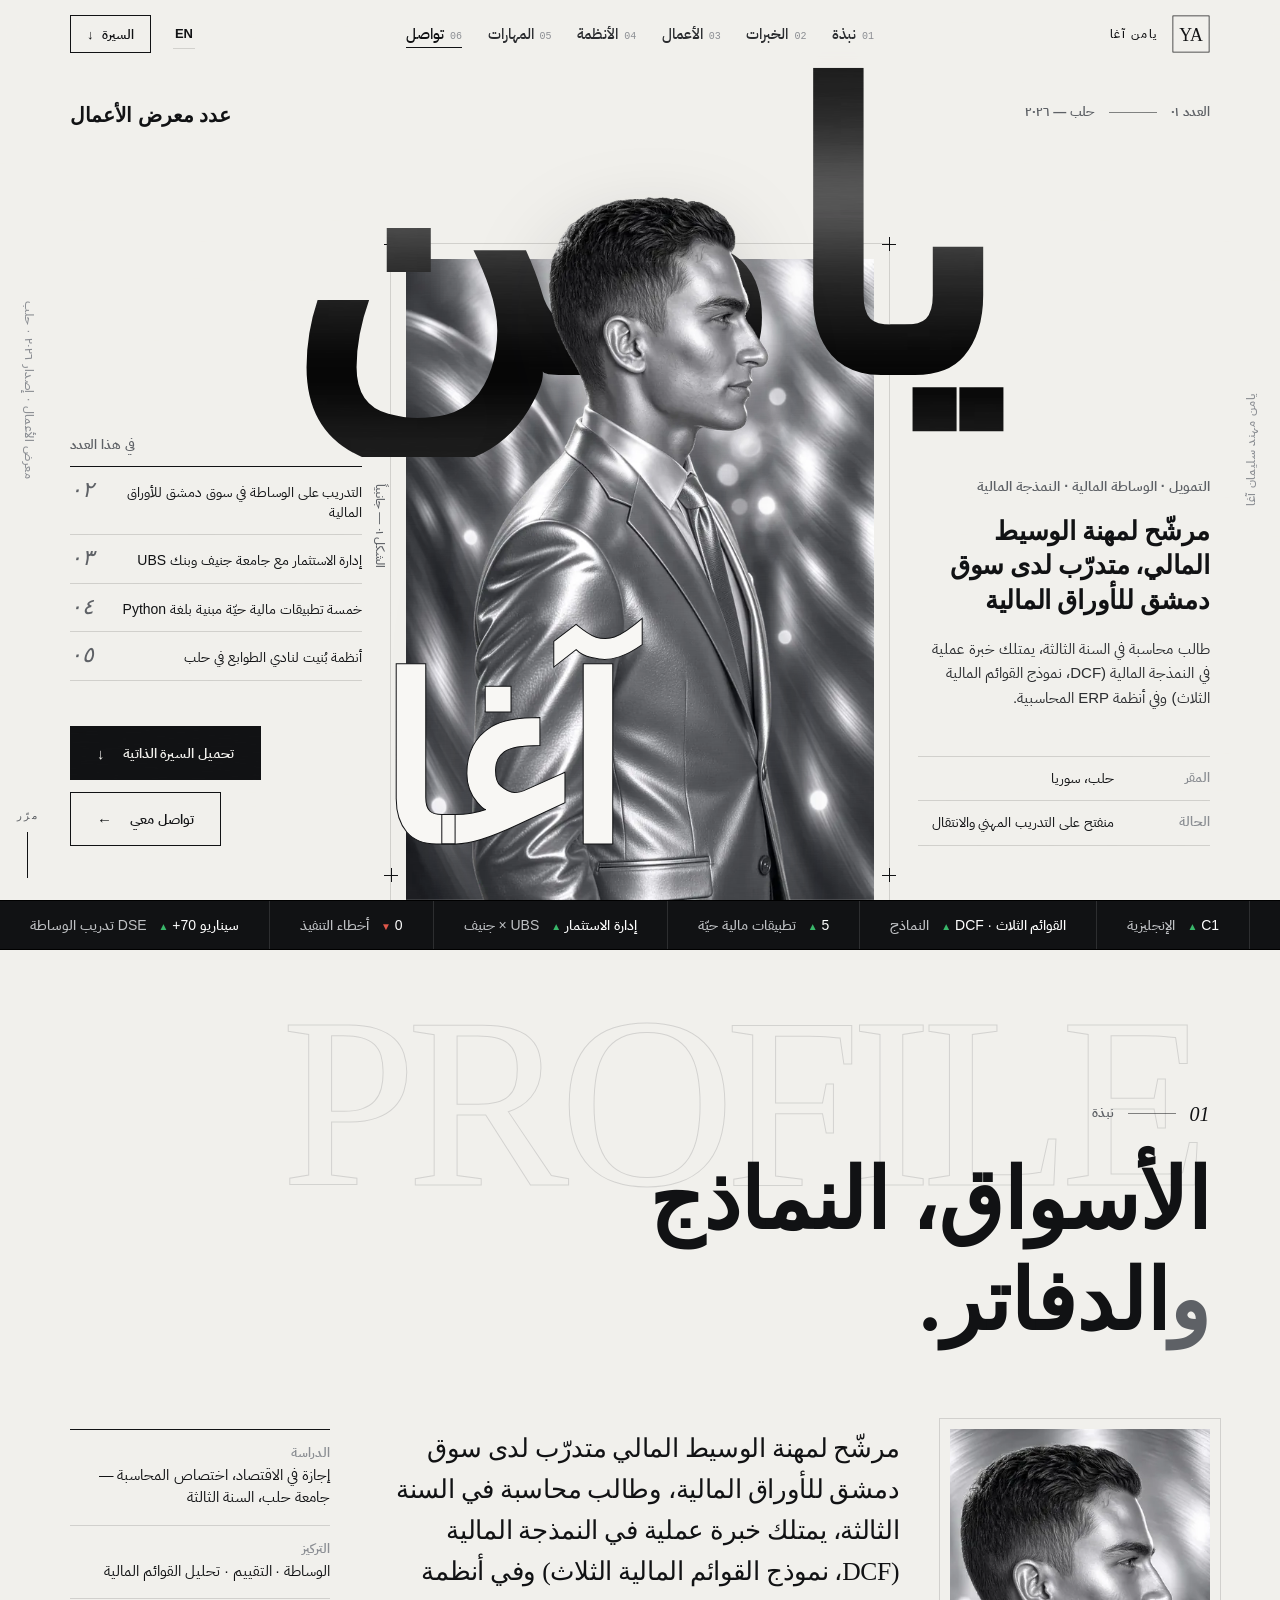
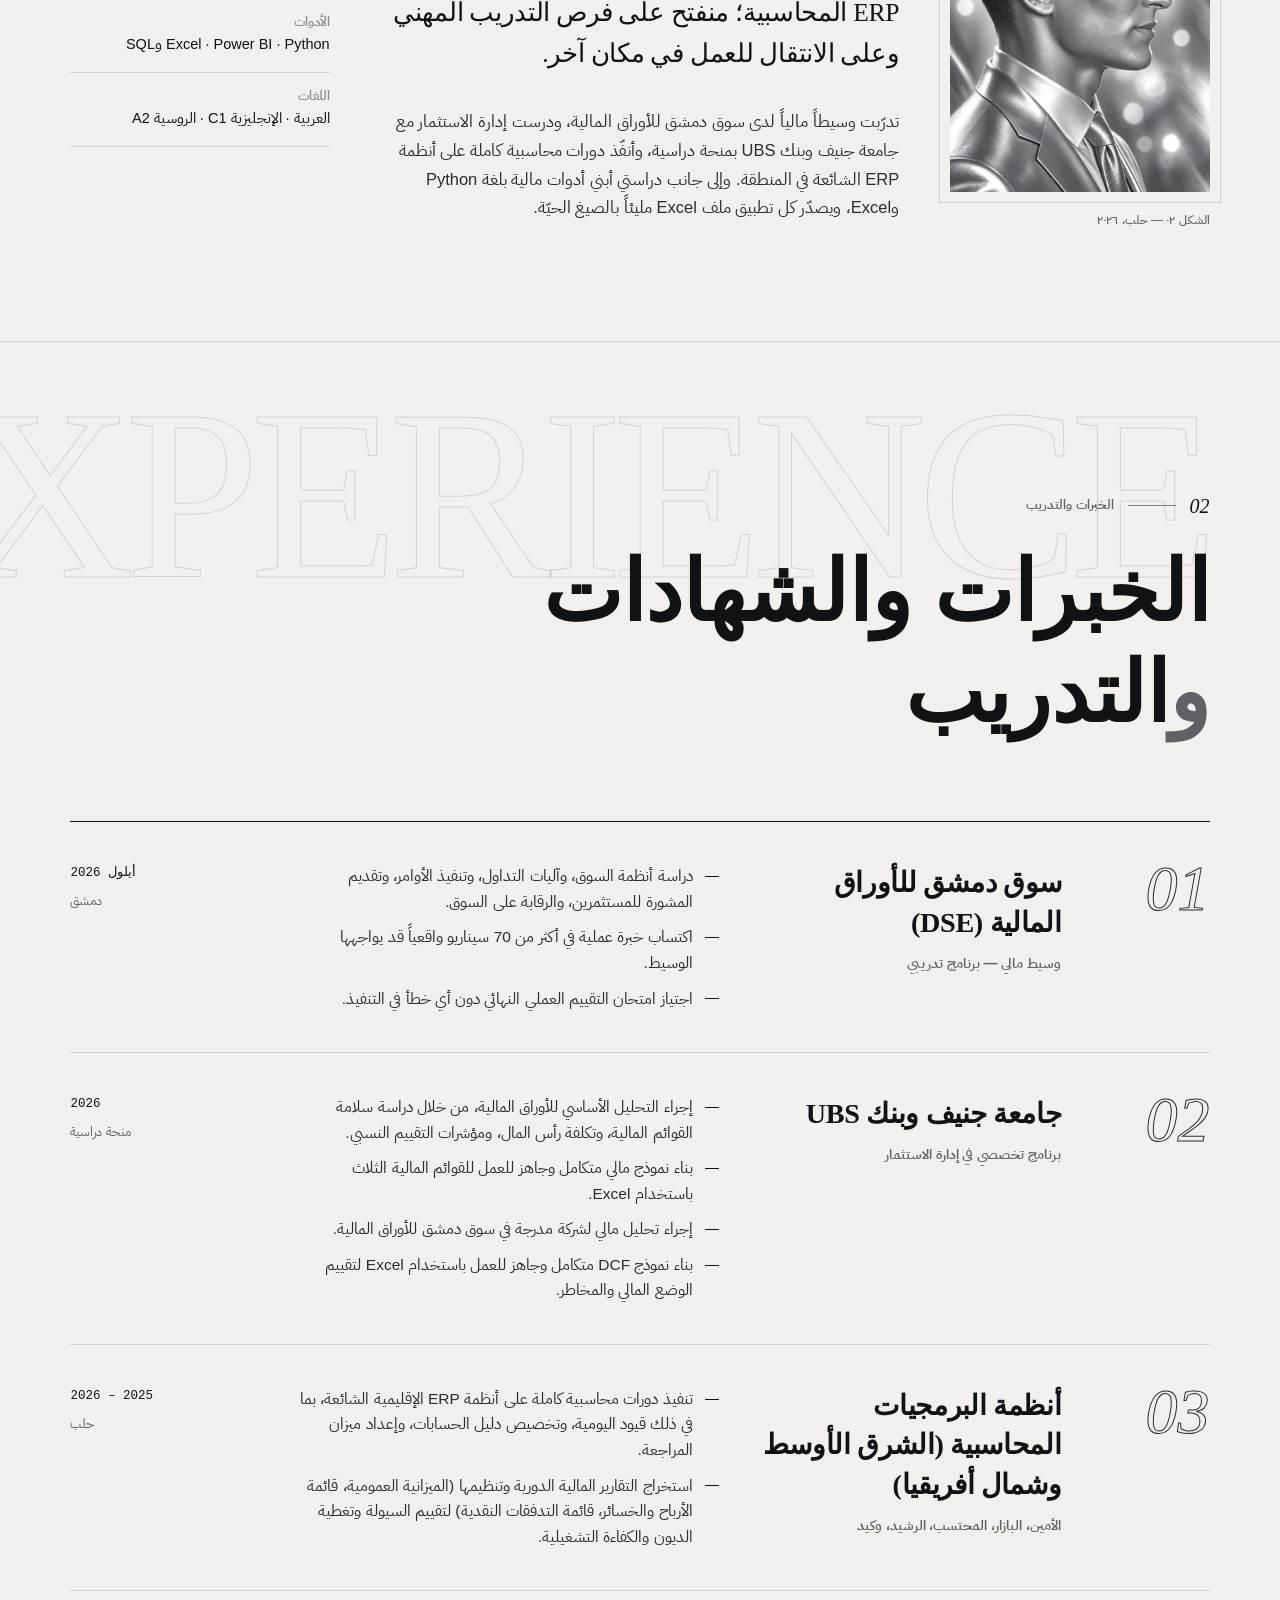
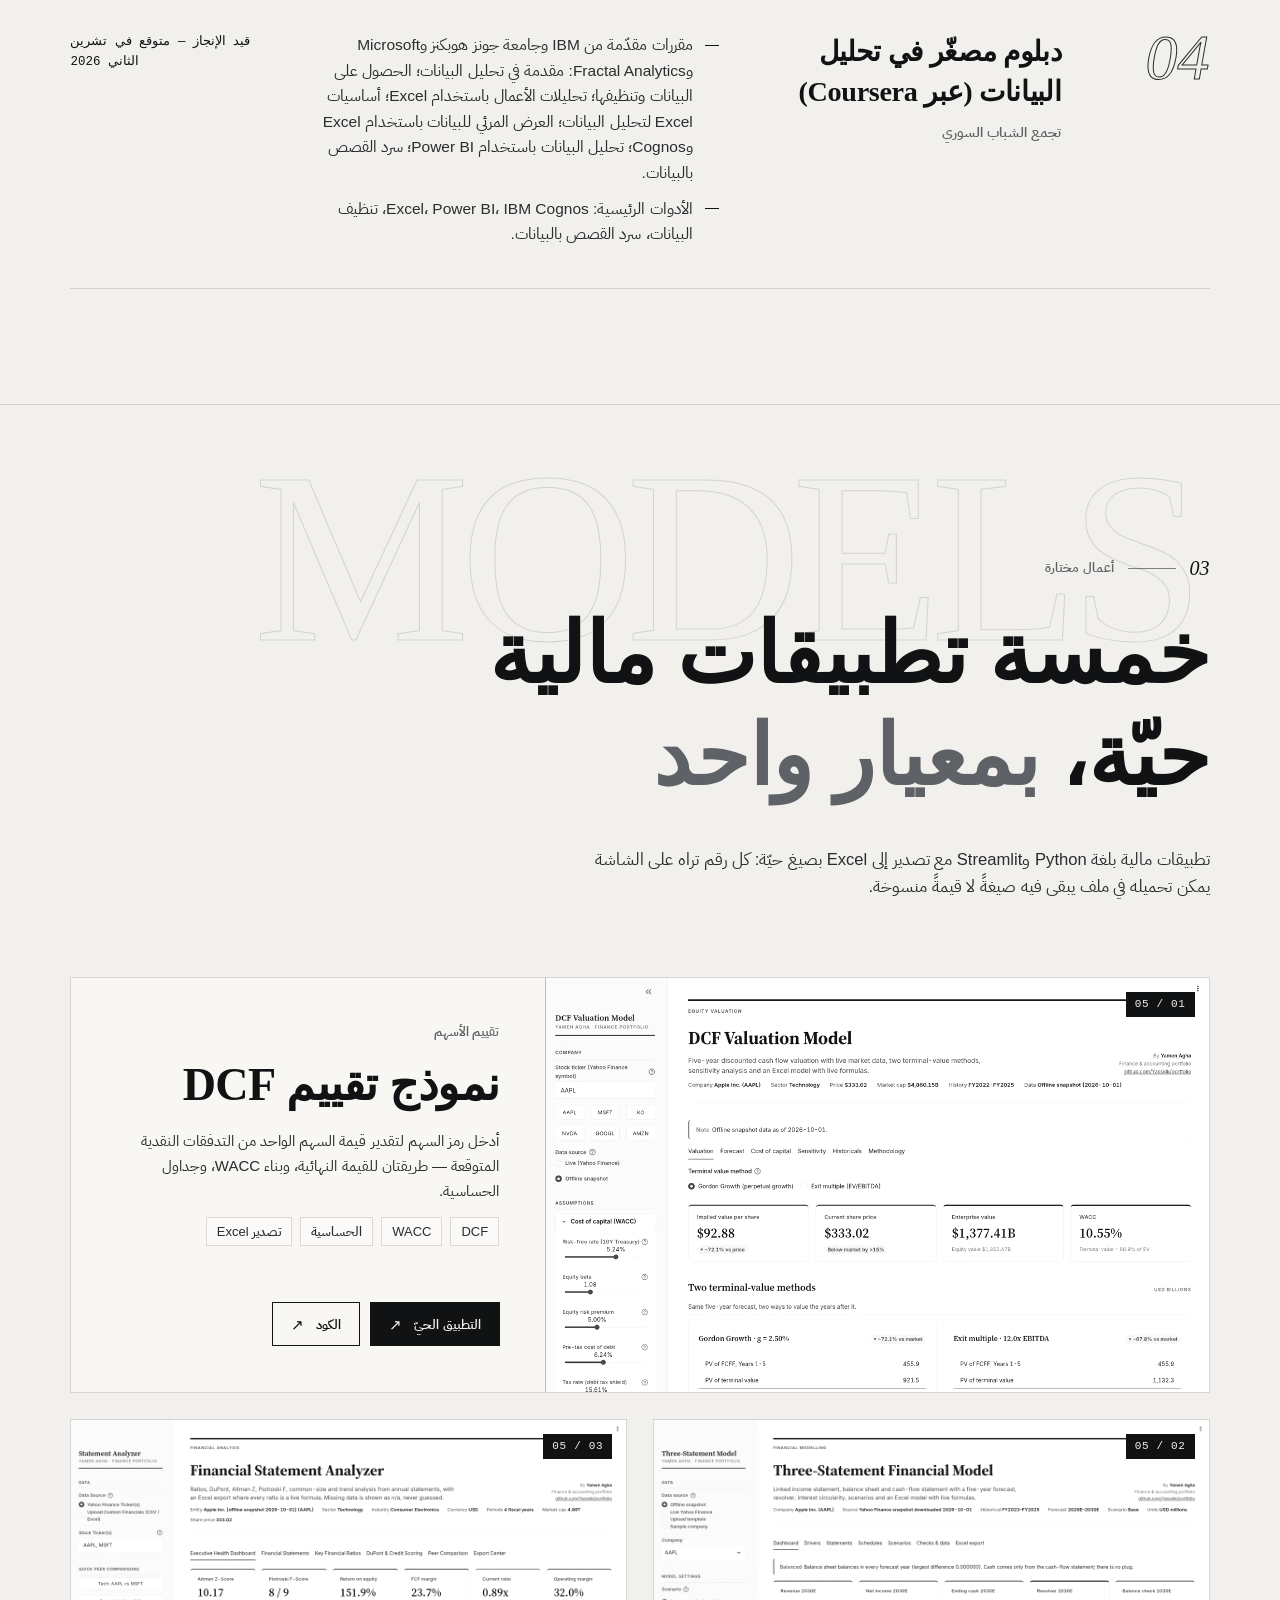
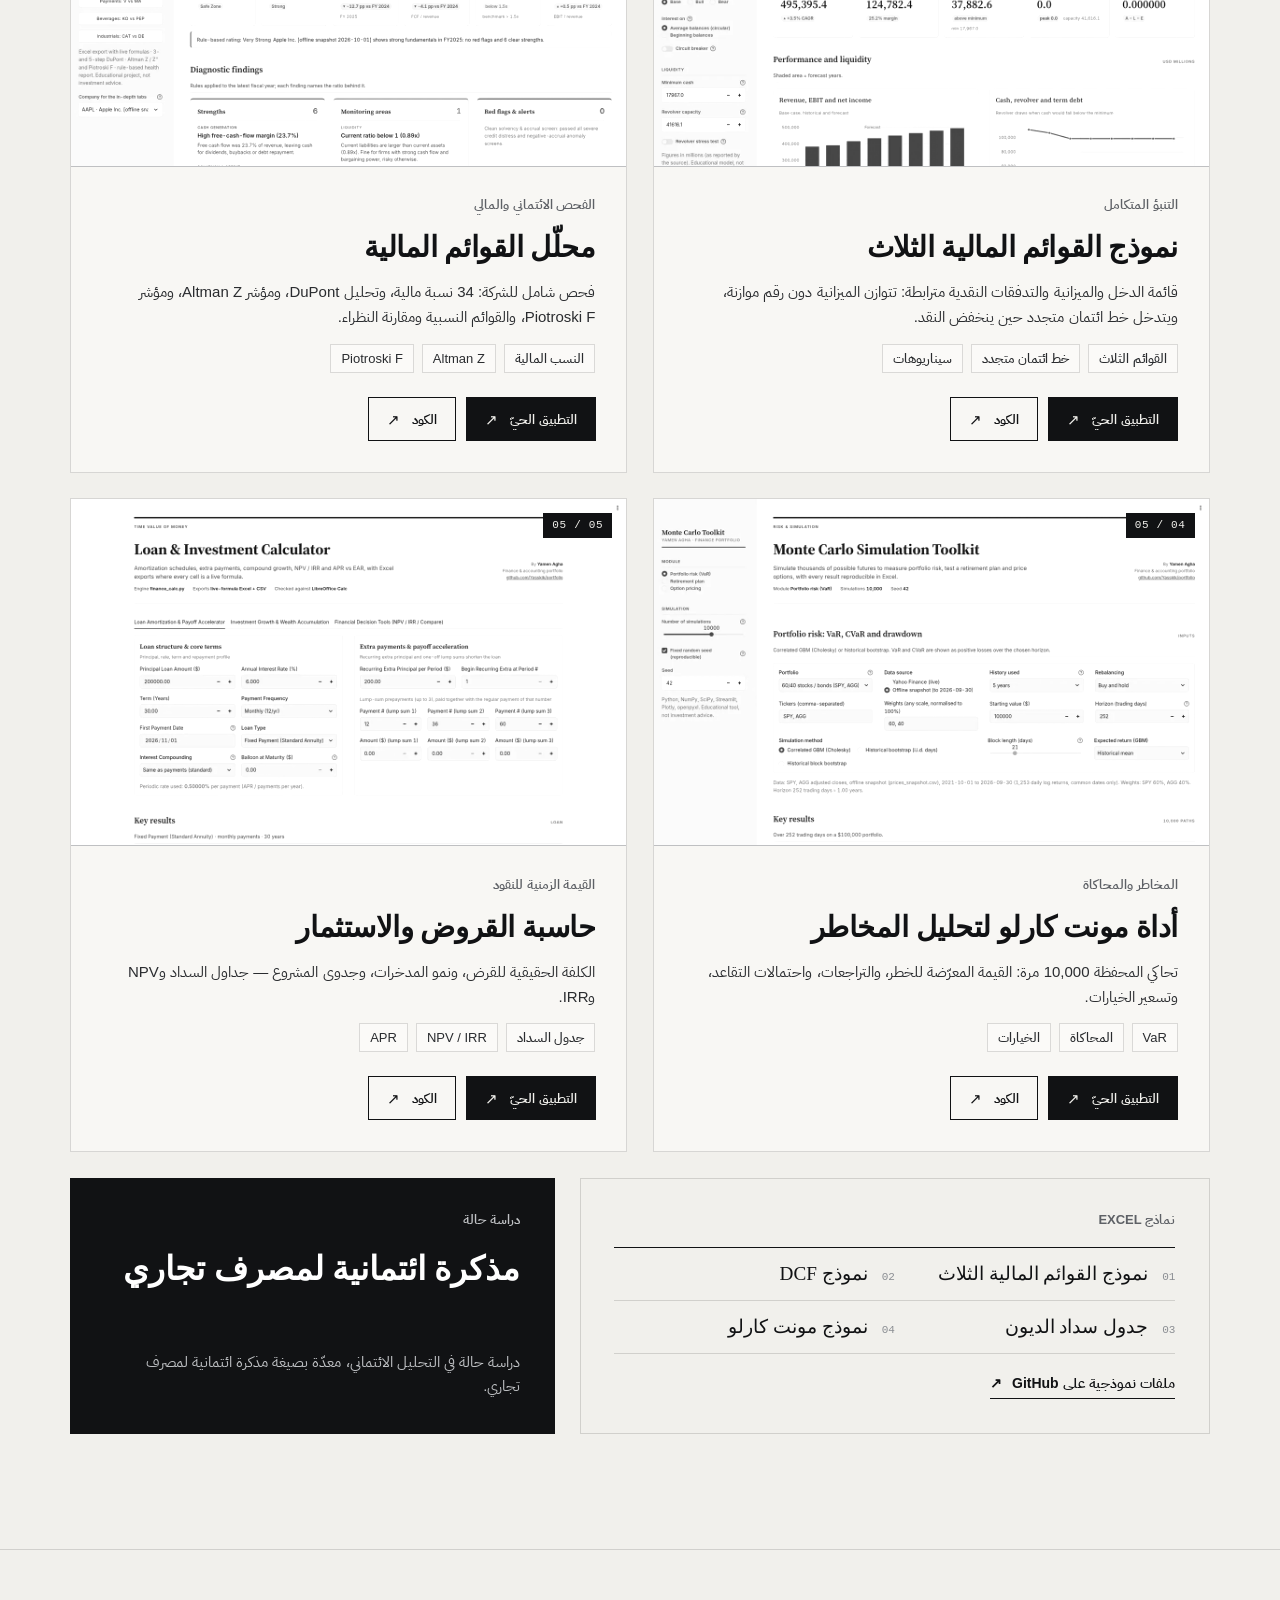
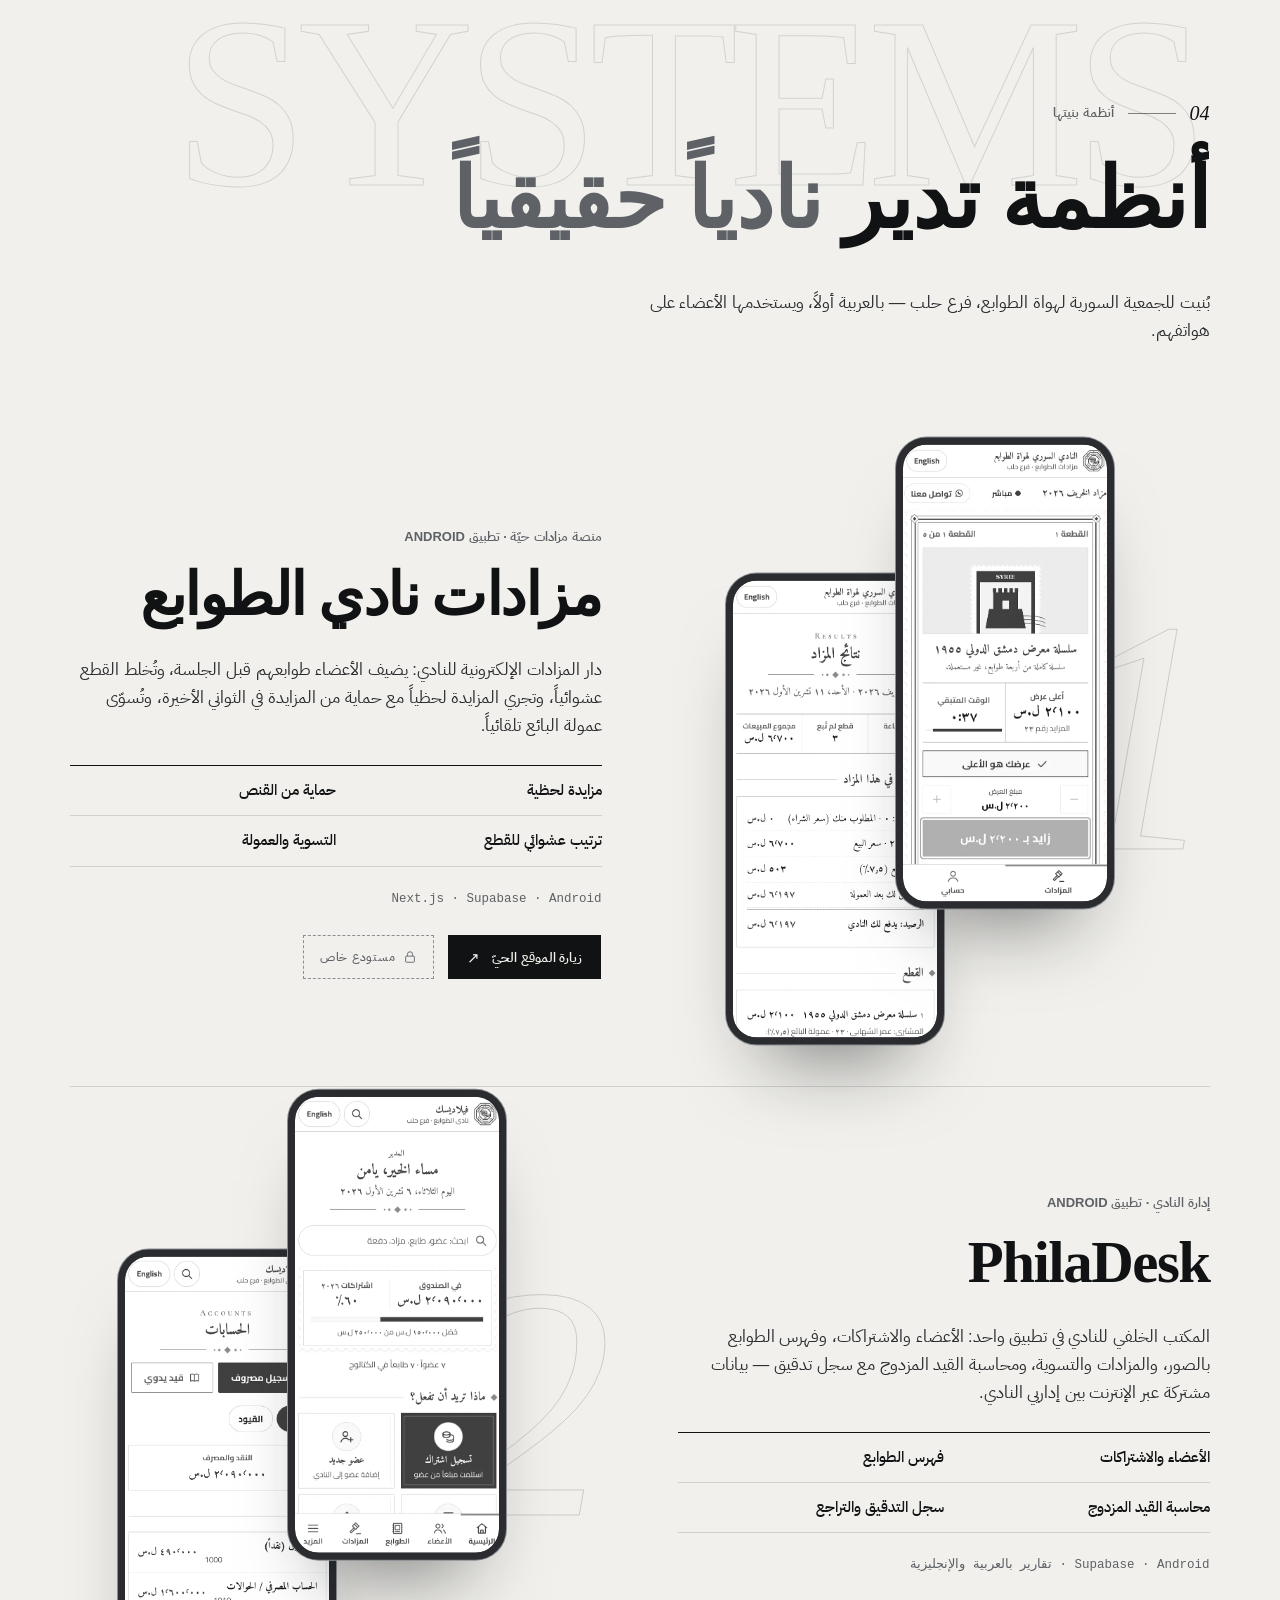
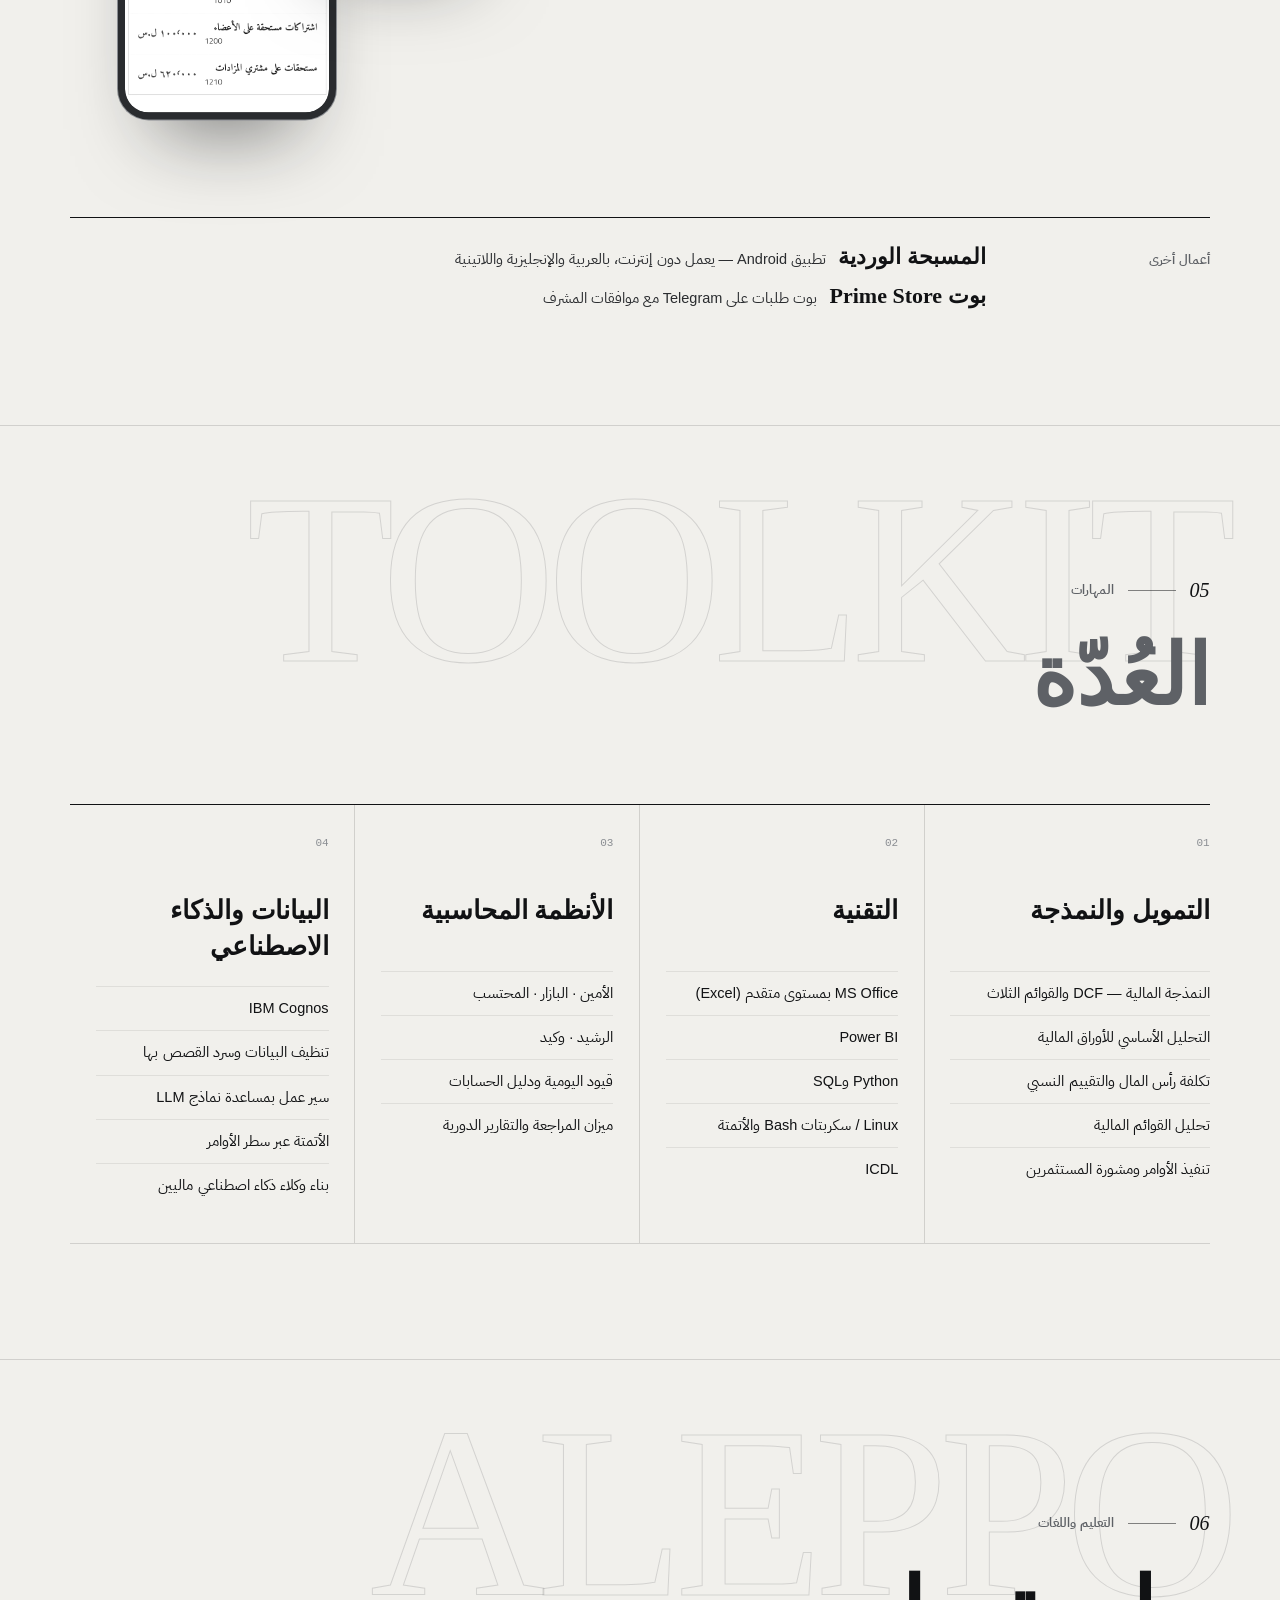
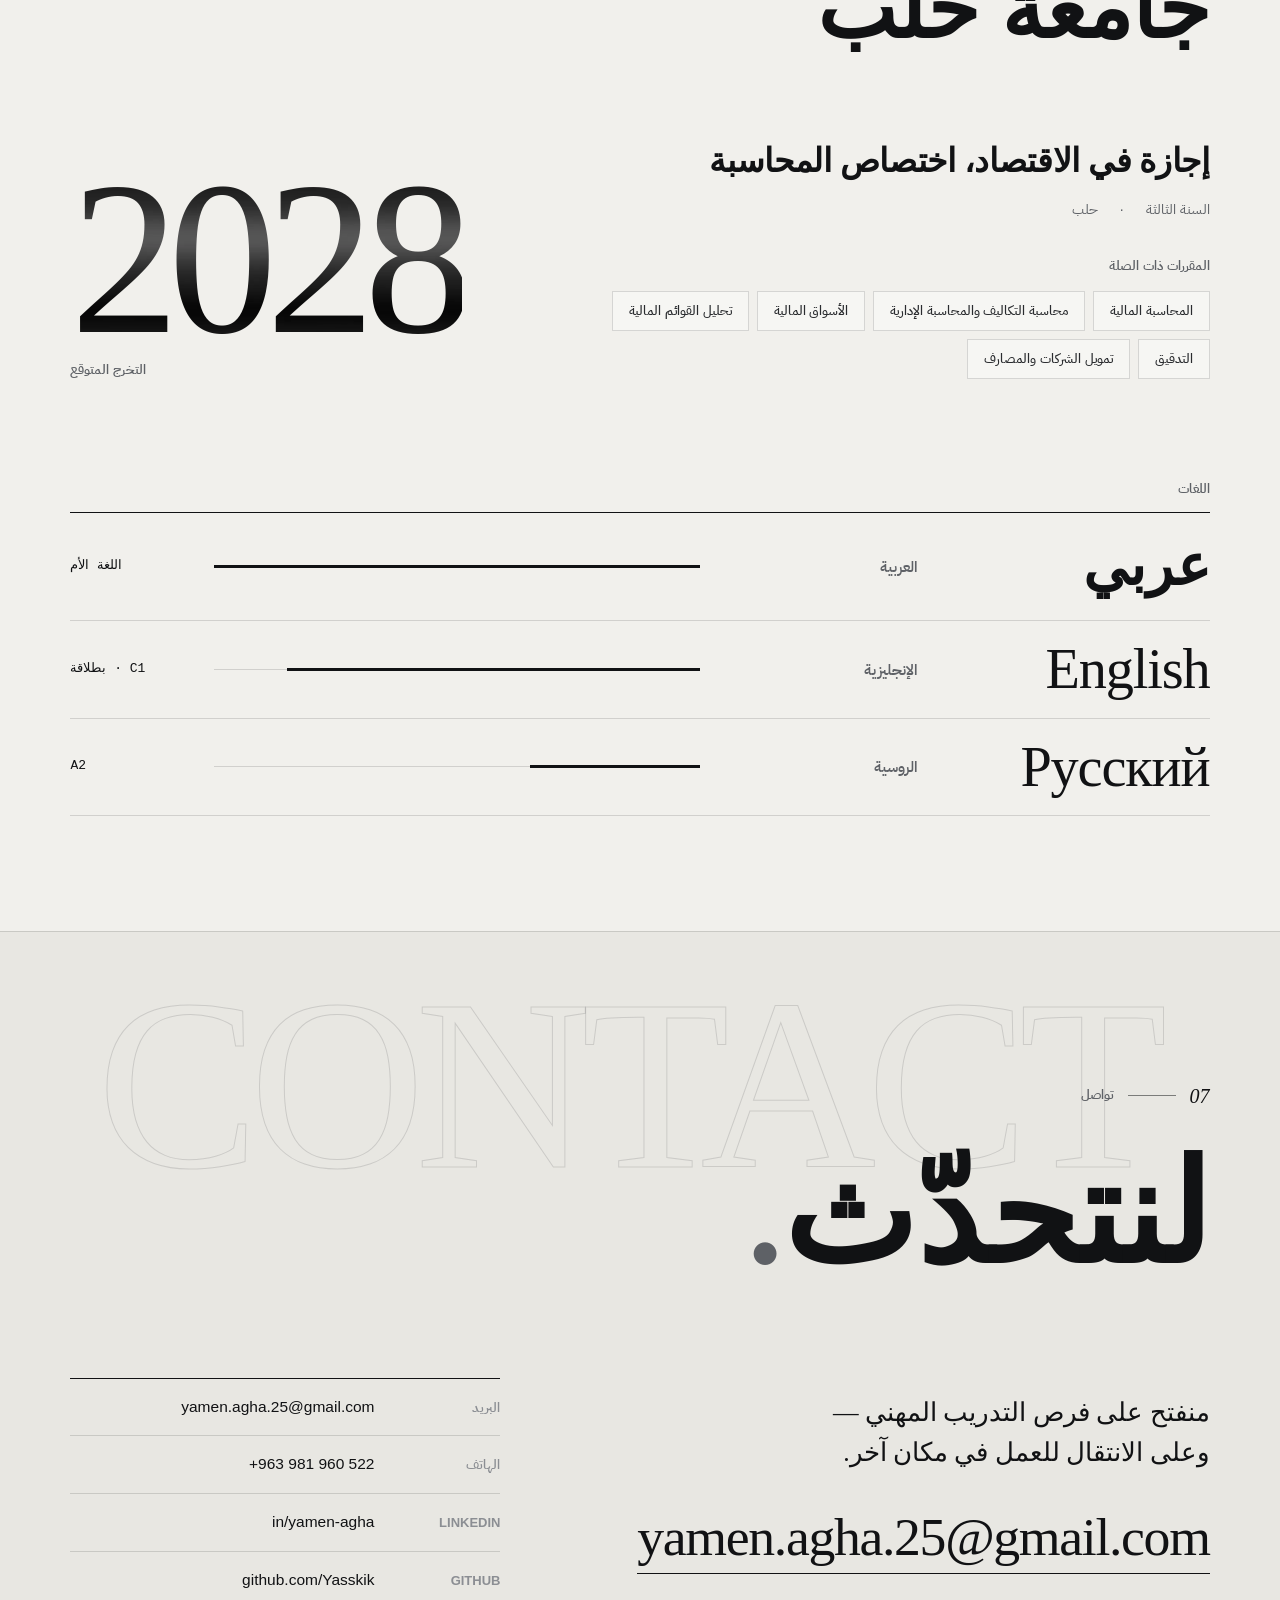
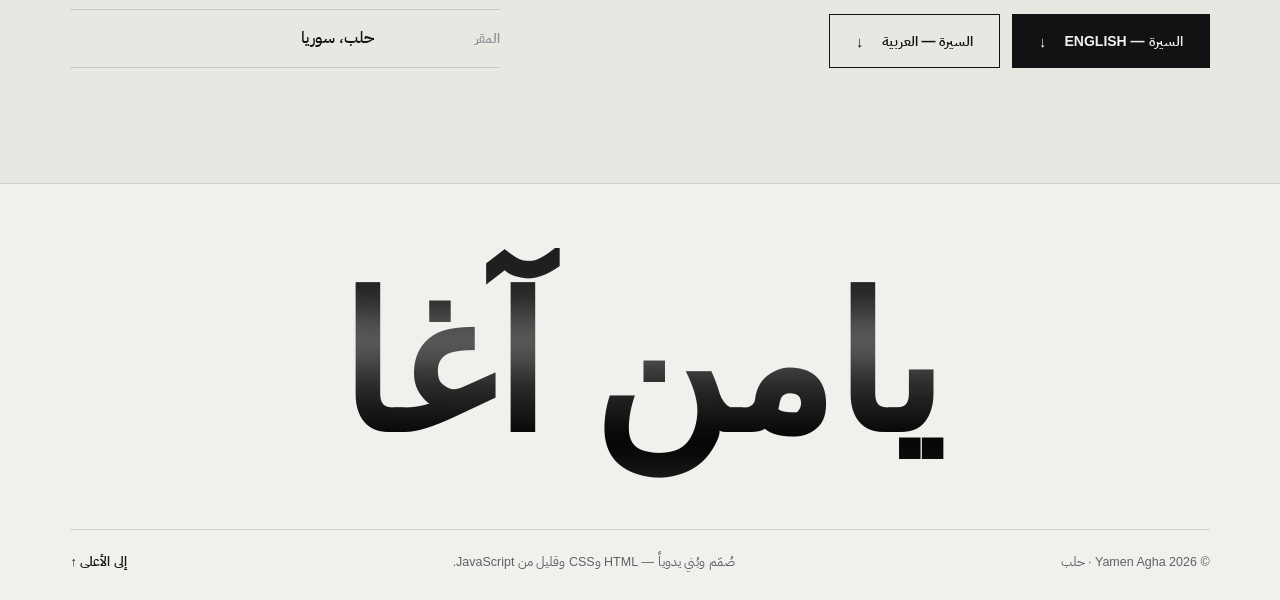
==== ar/index.html @ 66ccc51c "Silver editorial portfolio: layered portrait hero, CV v2 content, English + Arabic (RTL) pages" ====
<!doctype html>
<html lang="ar" dir="rtl">
<head>
<meta charset="utf-8">
<meta name="viewport" content="width=device-width, initial-scale=1, viewport-fit=cover">
<title>يامن آغا — التمويل والوساطة المالية | النمذجة المالية</title>
<meta name="description" content="يامن آغا — مرشّح لمهنة الوسيط المالي متدرّب لدى سوق دمشق للأوراق المالية، وطالب محاسبة في السنة الثالثة في حلب. نمذجة مالية (DCF، القوائم المالية الثلاث) وتطبيقات مالية حيّة.">
<meta name="author" content="Yamen Agha">
<meta name="theme-color" content="#F1F0EC">
<meta name="color-scheme" content="light">
<link rel="canonical" href="https://yasskik.github.io/ar/">
<link rel="alternate" hreflang="en" href="https://yasskik.github.io/">
<link rel="alternate" hreflang="ar" href="https://yasskik.github.io/ar/">
<link rel="alternate" hreflang="x-default" href="https://yasskik.github.io/">
<meta property="og:type" content="profile">
<meta property="og:title" content="يامن آغا — التمويل والوساطة المالية | النمذجة المالية">
<meta property="og:description" content="يامن آغا — مرشّح لمهنة الوسيط المالي متدرّب لدى سوق دمشق للأوراق المالية، وطالب محاسبة في السنة الثالثة في حلب. نمذجة مالية (DCF، القوائم المالية الثلاث) وتطبيقات مالية حيّة.">
<meta property="og:url" content="https://yasskik.github.io/ar/">
<meta property="og:image" content="https://yasskik.github.io/assets/img/og.jpg">
<meta property="og:image:width" content="1200">
<meta property="og:image:height" content="630">
<meta property="og:image:alt" content="Yamen Agha — silver portrait">
<meta property="og:locale" content="ar_SY">
<meta property="og:locale:alternate" content="en_US">
<meta property="profile:first_name" content="Yamen">
<meta property="profile:last_name" content="Agha">
<meta name="twitter:card" content="summary_large_image">
<meta name="twitter:title" content="يامن آغا — التمويل والوساطة المالية | النمذجة المالية">
<meta name="twitter:description" content="يامن آغا — مرشّح لمهنة الوسيط المالي متدرّب لدى سوق دمشق للأوراق المالية، وطالب محاسبة في السنة الثالثة في حلب. نمذجة مالية (DCF، القوائم المالية الثلاث) وتطبيقات مالية حيّة.">
<meta name="twitter:image" content="https://yasskik.github.io/assets/img/og.jpg">
<link rel="icon" href="../favicon.svg" type="image/svg+xml">
<link rel="icon" href="../assets/img/favicon-32.png" sizes="32x32" type="image/png">
<link rel="apple-touch-icon" href="../assets/img/apple-touch-icon.png">
<link rel="manifest" href="../site.webmanifest">
<link rel="preload" href="../assets/fonts/Amiri-normal-700-arabic.woff2" as="font" type="font/woff2" crossorigin>
<link rel="preload" href="../assets/fonts/IBMPlexSansArabic-normal-400-arabic.woff2" as="font" type="font/woff2" crossorigin>
<link rel="preload" as="image" href="../assets/img/portrait-figure.webp" imagesrcset="../assets/img/portrait-figure-640.webp 640w, ../assets/img/portrait-figure.webp 1008w" imagesizes="(max-width: 760px) 100vw, 560px">
<link rel="stylesheet" href="../assets/css/fonts.css">
<link rel="stylesheet" href="../assets/css/style.css">
<script type="application/ld+json">
{"@context":"https://schema.org","@type":"Person","name":"Yamen Agha","alternateName":"يامن مهند سليمان آغا","url":"https://yasskik.github.io/","image":"https://yasskik.github.io/assets/img/og.jpg","email":"mailto:yamen.agha.25@gmail.com","telephone":"+963981960522","jobTitle":"DSE-trained broker candidate","address":{"@type":"PostalAddress","addressLocality":"Aleppo","addressCountry":"SY"},"alumniOf":{"@type":"CollegeOrUniversity","name":"Aleppo University"},"knowsLanguage":["ar","en","ru"],"sameAs":["https://www.linkedin.com/in/yamen-agha-157600288","https://github.com/Yasskik"]}
</script>
<script>document.documentElement.classList.add('js')</script>
</head>
<body class="lang-ar">
<a class="skip" href="#main">الانتقال إلى المحتوى</a>
<div class="grain" aria-hidden="true"></div>

<header class="mast" id="mast">
  <a class="mast__mono" href="#top" aria-label="Yamen Agha — home">
    <svg viewBox="0 0 64 64" aria-hidden="true"><rect x="1.5" y="1.5" width="61" height="61" fill="none" stroke="currentColor" stroke-width="1.2"/><text x="32" y="43" text-anchor="middle" font-family="Bodoni Moda, Didot, serif" font-size="30" font-weight="500" fill="currentColor">YA</text></svg>
    <span class="mast__name">يامن آغا</span>
  </a>
  <nav class="mast__nav" id="nav" aria-label="Primary">
    <ol>
      <li><a href="#about" data-nav="about"><span class="num">01</span>نبذة</a></li>
      <li><a href="#experience" data-nav="experience"><span class="num">02</span>الخبرات</a></li>
      <li><a href="#work" data-nav="work"><span class="num">03</span>الأعمال</a></li>
      <li><a href="#systems" data-nav="systems"><span class="num">04</span>الأنظمة</a></li>
      <li><a href="#skills" data-nav="skills"><span class="num">05</span>المهارات</a></li>
      <li><a href="#contact" data-nav="contact"><span class="num">06</span>تواصل</a></li>
    </ol>
    <div class="mast__drawer-foot">
      <a href="../cv/Yamen_Agha_CV_EN.pdf" download>السيرة — English ↓</a>
      <a href="../cv/Yamen_Agha_CV_AR.pdf" download>السيرة — العربية ↓</a>
    </div>
  </nav>
  <div class="mast__right">
    <a class="mast__lang" href="../" hreflang="en" lang="en">EN</a>
    <a class="mast__cv" href="../cv/Yamen_Agha_CV_AR.pdf" download data-magnetic>السيرة <span aria-hidden="true">↓</span></a>
    <button class="mast__burger" id="burger" aria-expanded="false" aria-controls="nav"><span class="sr-only">القائمة</span><i></i><i></i></button>
  </div>
</header>

<main id="main">
<!-- ============ HERO ============ -->
<section class="hero" id="top" aria-labelledby="hero-title">
  <h1 class="sr-only" id="hero-title">يامن آغا — التمويل والوساطة والنمذجة المالية</h1>
  <div class="hero__rail hero__rail--start" aria-hidden="true"><span>يامن مهند سليمان آغا</span></div>
  <div class="hero__rail hero__rail--end" aria-hidden="true"><span>معرض الأعمال · إصدار ٢٠٢٦ · حلب</span></div>

  <div class="hero__grid">
    <div class="hero__col hero__col--start">
      <div class="hero__issue reveal">
        <span class="label">العدد ٠١</span><span class="rule"></span><span class="label">حلب — ٢٠٢٦</span>
      </div>
      <div class="hero__intro">
        <p class="hero__kicker reveal">التمويل · الوساطة المالية · النمذجة المالية</p>
        <p class="hero__role reveal">مرشّح لمهنة الوسيط المالي، متدرّب لدى سوق دمشق للأوراق المالية</p>
        <p class="hero__lede reveal">طالب محاسبة في السنة الثالثة، يمتلك خبرة عملية في النمذجة المالية (DCF، نموذج القوائم المالية الثلاث) وفي أنظمة ERP المحاسبية.</p>
      </div>
      <dl class="hero__facts reveal">
<div><dt>المقر</dt><dd>حلب، سوريا</dd></div><div><dt>الحالة</dt><dd>منفتح على التدريب المهني والانتقال</dd></div>      </dl>
    </div>

    <div class="hero__stage" id="stage">
      <div class="hero__frame" aria-hidden="true"><i class="tick tl"></i><i class="tick tr"></i><i class="tick bl"></i><i class="tick br"></i></div>
      <picture class="hero__plate" data-depth="plate">
        <img src="../assets/img/portrait-plate.webp" srcset="../assets/img/portrait-plate-640.webp 640w, ../assets/img/portrait-plate.webp 1008w" sizes="(max-width: 760px) 100vw, 560px" width="1008" height="1792" alt="" fetchpriority="high" decoding="async">
      </picture>
      <span class="hero__name hero__name--back" aria-hidden="true" data-depth="back">يامن</span>
      <img class="hero__figure" data-depth="figure" src="../assets/img/portrait-figure.webp" srcset="../assets/img/portrait-figure-640.webp 640w, ../assets/img/portrait-figure.webp 1008w" sizes="(max-width: 760px) 100vw, 560px" width="1008" height="1792" alt="Portrait of Yamen Agha in profile, wearing a silver suit" fetchpriority="high" decoding="async">
      <span class="hero__name hero__name--front" aria-hidden="true" data-depth="front">آغا</span>
      <span class="hero__fig" aria-hidden="true">الشكل ٠١ — جانبياً</span>
    </div>

    <div class="hero__col hero__col--end">
      <p class="hero__issue-title reveal">عدد معرض الأعمال</p>
      <div class="hero__contents reveal">
        <p class="label">في هذا العدد</p>
        <ol>
          <li><a href="#experience"><span class="num">٠٢</span><span>التدريب على الوساطة في سوق دمشق للأوراق المالية</span></a></li>
          <li><a href="#experience"><span class="num">٠٣</span><span>إدارة الاستثمار مع جامعة جنيف وبنك UBS</span></a></li>
          <li><a href="#work"><span class="num">٠٤</span><span>خمسة تطبيقات مالية حيّة مبنية بلغة Python</span></a></li>
          <li><a href="#systems"><span class="num">٠٥</span><span>أنظمة بُنيت لنادي الطوابع في حلب</span></a></li>
        </ol>
      </div>
      <div class="hero__cta reveal">
        <a class="btn btn--solid" href="../cv/Yamen_Agha_CV_AR.pdf" download data-magnetic><span>تحميل السيرة الذاتية</span><b aria-hidden="true">↓</b></a>
        <a class="btn btn--line" href="#contact" data-magnetic><span>تواصل معي</span><b aria-hidden="true">←</b></a>
      </div>
    </div>
  </div>
  <a class="hero__scroll" href="#about" aria-label="مرّر"><span>مرّر</span><i></i></a>
</section>

<!-- ============ TICKER ============ -->
<div class="ticker" aria-label="Highlights">
  <div class="ticker__track">
    <ul class="ticker__list">
      <li><span class="ticker__k">تدريب الوساطة DSE</span><span class="ticker__v ticker__v--up"><b aria-hidden="true">▲</b> +70 سيناريو</span></li>
      <li><span class="ticker__k">أخطاء التنفيذ</span><span class="ticker__v ticker__v--down"><b aria-hidden="true">▼</b> 0</span></li>
      <li><span class="ticker__k">جنيف × UBS</span><span class="ticker__v ticker__v--up"><b aria-hidden="true">▲</b> إدارة الاستثمار</span></li>
      <li><span class="ticker__k">تطبيقات مالية حيّة</span><span class="ticker__v ticker__v--up"><b aria-hidden="true">▲</b> 5</span></li>
      <li><span class="ticker__k">النماذج</span><span class="ticker__v ticker__v--up"><b aria-hidden="true">▲</b> DCF · القوائم الثلاث</span></li>
      <li><span class="ticker__k">الإنجليزية</span><span class="ticker__v ticker__v--up"><b aria-hidden="true">▲</b> C1</span></li>
      <li><span class="ticker__k">الروسية</span><span class="ticker__v ticker__v--up"><b aria-hidden="true">▲</b> A2</span></li>
      <li><span class="ticker__k">جامعة حلب</span><span class="ticker__v ticker__v--up"><b aria-hidden="true">▲</b> دفعة 2028</span></li>
    </ul>
    <ul class="ticker__list" aria-hidden="true">
      <li><span class="ticker__k">تدريب الوساطة DSE</span><span class="ticker__v ticker__v--up"><b aria-hidden="true">▲</b> +70 سيناريو</span></li>
      <li><span class="ticker__k">أخطاء التنفيذ</span><span class="ticker__v ticker__v--down"><b aria-hidden="true">▼</b> 0</span></li>
      <li><span class="ticker__k">جنيف × UBS</span><span class="ticker__v ticker__v--up"><b aria-hidden="true">▲</b> إدارة الاستثمار</span></li>
      <li><span class="ticker__k">تطبيقات مالية حيّة</span><span class="ticker__v ticker__v--up"><b aria-hidden="true">▲</b> 5</span></li>
      <li><span class="ticker__k">النماذج</span><span class="ticker__v ticker__v--up"><b aria-hidden="true">▲</b> DCF · القوائم الثلاث</span></li>
      <li><span class="ticker__k">الإنجليزية</span><span class="ticker__v ticker__v--up"><b aria-hidden="true">▲</b> C1</span></li>
      <li><span class="ticker__k">الروسية</span><span class="ticker__v ticker__v--up"><b aria-hidden="true">▲</b> A2</span></li>
      <li><span class="ticker__k">جامعة حلب</span><span class="ticker__v ticker__v--up"><b aria-hidden="true">▲</b> دفعة 2028</span></li>
    </ul>
  </div>
</div>


<!-- ============ ABOUT ============ -->
<section class="sec about" id="about" data-section>
  <header class="sec-head">
  <span class="sec-head__ghost" aria-hidden="true" data-drift>PROFILE</span>
  <div class="sec-head__meta reveal"><span class="sec-head__no">01</span><span class="rule"></span><span class="label">نبذة</span></div>
  <h2 class="sec-head__title reveal">الأسواق، النماذج <em>و</em>الدفاتر.</h2>
</header>

  <div class="about__grid">
    <figure class="about__fig reveal" aria-hidden="true">
      <div class="about__crop"><img src="../assets/img/portrait-plate-640.webp" width="640" height="1138" alt="" loading="lazy" decoding="async"></div>
      <figcaption>الشكل ٠٢ — حلب، ٢٠٢٦</figcaption>
    </figure>
    <div class="about__text">
      <p class="about__lead reveal">مرشّح لمهنة الوسيط المالي متدرّب لدى سوق دمشق للأوراق المالية، وطالب محاسبة في السنة الثالثة، يمتلك خبرة عملية في النمذجة المالية (DCF، نموذج القوائم المالية الثلاث) وفي أنظمة ERP المحاسبية؛ منفتح على فرص التدريب المهني وعلى الانتقال للعمل في مكان آخر.</p>
      <p class="about__body reveal">تدرّبت وسيطاً مالياً لدى سوق دمشق للأوراق المالية، ودرست إدارة الاستثمار مع جامعة جنيف وبنك UBS بمنحة دراسية، وأنفّذ دورات محاسبية كاملة على أنظمة ERP الشائعة في المنطقة. وإلى جانب دراستي أبني أدوات مالية بلغة Python وExcel، ويصدّر كل تطبيق ملف Excel مليئاً بالصيغ الحيّة.</p>
    </div>
    <dl class="about__facts reveal">
<div><dt>الدراسة</dt><dd>إجازة في الاقتصاد، اختصاص المحاسبة — جامعة حلب، السنة الثالثة</dd></div><div><dt>التركيز</dt><dd>الوساطة · التقييم · تحليل القوائم المالية</dd></div><div><dt>الأدوات</dt><dd>Excel · Power BI · Python وSQL</dd></div><div><dt>اللغات</dt><dd>العربية · الإنجليزية C1 · الروسية A2</dd></div>    </dl>
  </div>
</section>

<!-- ============ EXPERIENCE ============ -->
<section class="sec exp" id="experience" data-section>
  <header class="sec-head">
  <span class="sec-head__ghost" aria-hidden="true" data-drift>EXPERIENCE</span>
  <div class="sec-head__meta reveal"><span class="sec-head__no">02</span><span class="rule"></span><span class="label">الخبرات والتدريب</span></div>
  <h2 class="sec-head__title reveal">الخبرات والشهادات <em>و</em>التدريب</h2>
</header>

  <ol class="exp__list">
    <li class="exp__item reveal" data-sheen>
      <span class="exp__num" aria-hidden="true">01</span>
      <div class="exp__head">
        <h3 class="exp__org">سوق دمشق للأوراق المالية (DSE)</h3>
        <p class="exp__role">وسيط مالي — برنامج تدريبي</p>
      </div>
      <ul class="exp__bullets">
<li>دراسة أنظمة السوق، وآليات التداول، وتنفيذ الأوامر، وتقديم المشورة للمستثمرين، والرقابة على السوق.</li><li>اكتساب خبرة عملية في أكثر من 70 سيناريو واقعياً قد يواجهها الوسيط.</li><li>اجتياز امتحان التقييم العملي النهائي دون أي خطأ في التنفيذ.</li>      </ul>
      <div class="exp__when"><span class="mono">أيلول 2026</span><span>دمشق</span></div>
    </li>
    <li class="exp__item reveal" data-sheen>
      <span class="exp__num" aria-hidden="true">02</span>
      <div class="exp__head">
        <h3 class="exp__org">جامعة جنيف وبنك UBS</h3>
        <p class="exp__role">برنامج تخصصي في إدارة الاستثمار</p>
      </div>
      <ul class="exp__bullets">
<li>إجراء التحليل الأساسي للأوراق المالية، من خلال دراسة سلامة القوائم المالية، وتكلفة رأس المال، ومؤشرات التقييم النسبي.</li><li>بناء نموذج مالي متكامل وجاهز للعمل للقوائم المالية الثلاث باستخدام Excel.</li><li>إجراء تحليل مالي لشركة مدرجة في سوق دمشق للأوراق المالية.</li><li>بناء نموذج DCF متكامل وجاهز للعمل باستخدام Excel لتقييم الوضع المالي والمخاطر.</li>      </ul>
      <div class="exp__when"><span class="mono">2026</span><span>منحة دراسية</span></div>
    </li>
    <li class="exp__item reveal" data-sheen>
      <span class="exp__num" aria-hidden="true">03</span>
      <div class="exp__head">
        <h3 class="exp__org">أنظمة البرمجيات المحاسبية (الشرق الأوسط وشمال أفريقيا)</h3>
        <p class="exp__role">الأمين، البازار، المحتسب، الرشيد، وكيد</p>
      </div>
      <ul class="exp__bullets">
<li>تنفيذ دورات محاسبية كاملة على أنظمة ERP الإقليمية الشائعة، بما في ذلك قيود اليومية، وتخصيص دليل الحسابات، وإعداد ميزان المراجعة.</li><li>استخراج التقارير المالية الدورية وتنظيمها (الميزانية العمومية، قائمة الأرباح والخسائر، قائمة التدفقات النقدية) لتقييم السيولة وتغطية الديون والكفاءة التشغيلية.</li>      </ul>
      <div class="exp__when"><span class="mono">2025 – 2026</span><span>حلب</span></div>
    </li>
    <li class="exp__item reveal" data-sheen>
      <span class="exp__num" aria-hidden="true">04</span>
      <div class="exp__head">
        <h3 class="exp__org">دبلوم مصغّر في تحليل البيانات (عبر Coursera)</h3>
        <p class="exp__role">تجمع الشباب السوري</p>
      </div>
      <ul class="exp__bullets">
<li>مقررات مقدّمة من IBM وجامعة جونز هوبكنز وMicrosoft وFractal Analytics: مقدمة في تحليل البيانات؛ الحصول على البيانات وتنظيفها؛ تحليلات الأعمال باستخدام Excel؛ أساسيات Excel لتحليل البيانات؛ العرض المرئي للبيانات باستخدام Excel وCognos؛ تحليل البيانات باستخدام Power BI؛ سرد القصص بالبيانات.</li><li>الأدوات الرئيسية: Excel، Power BI، IBM Cognos، تنظيف البيانات، سرد القصص بالبيانات.</li>      </ul>
      <div class="exp__when"><span class="mono">قيد الإنجاز — متوقع في تشرين الثاني 2026</span></div>
    </li>
  </ol>
</section>

<!-- ============ WORK ============ -->
<section class="sec work" id="work" data-section>
  <header class="sec-head">
  <span class="sec-head__ghost" aria-hidden="true" data-drift>MODELS</span>
  <div class="sec-head__meta reveal"><span class="sec-head__no">03</span><span class="rule"></span><span class="label">أعمال مختارة</span></div>
  <h2 class="sec-head__title reveal">خمسة تطبيقات مالية حيّة، <em>بمعيار واحد</em></h2>
</header>

  <p class="sec-intro reveal">تطبيقات مالية بلغة Python وStreamlit مع تصدير إلى Excel بصيغ حيّة: كل رقم تراه على الشاشة يمكن تحميله في ملف يبقى فيه صيغةً لا قيمةً منسوخة.</p>
  <div class="apps">
    <article class="app reveal app--feature" data-sheen>
      <a class="app__shot" href="https://yamen-dcf-valuation.streamlit.app/" target="_blank" rel="noopener" tabindex="-1" aria-hidden="true">
        <img src="../assets/img/app-dcf.webp" width="1200" height="750" alt="" loading="lazy" decoding="async">
        <span class="app__index">01 / 05</span>
      </a>
      <div class="app__body">
        <p class="label">تقييم الأسهم</p>
        <h3 class="app__title">نموذج تقييم DCF</h3>
        <p class="app__text">أدخل رمز السهم لتقدير قيمة السهم الواحد من التدفقات النقدية المتوقعة — طريقتان للقيمة النهائية، وبناء WACC، وجداول الحساسية.</p>
        <ul class="tags"><li>DCF</li><li>WACC</li><li>الحساسية</li><li>تصدير Excel</li></ul>
        <div class="app__links">
          <a class="btn btn--solid btn--sm" href="https://yamen-dcf-valuation.streamlit.app/" target="_blank" rel="noopener" data-magnetic><span>التطبيق الحيّ</span><b aria-hidden="true">↗</b><span class="sr-only"> — نموذج تقييم DCF</span></a>
          <a class="btn btn--line btn--sm" href="https://github.com/Yasskik/portfolio/tree/main/finance/dcf-valuation-model" target="_blank" rel="noopener" data-magnetic><span>الكود</span><b aria-hidden="true">↗</b><span class="sr-only"> — نموذج تقييم DCF</span></a>
        </div>
      </div>
    </article>
    <article class="app reveal" data-sheen>
      <a class="app__shot" href="https://yamen-three-statement.streamlit.app/" target="_blank" rel="noopener" tabindex="-1" aria-hidden="true">
        <img src="../assets/img/app-three-statement.webp" width="1200" height="750" alt="" loading="lazy" decoding="async">
        <span class="app__index">02 / 05</span>
      </a>
      <div class="app__body">
        <p class="label">التنبؤ المتكامل</p>
        <h3 class="app__title">نموذج القوائم المالية الثلاث</h3>
        <p class="app__text">قائمة الدخل والميزانية والتدفقات النقدية مترابطة: تتوازن الميزانية دون رقم موازنة، ويتدخل خط ائتمان متجدد حين ينخفض النقد.</p>
        <ul class="tags"><li>القوائم الثلاث</li><li>خط ائتمان متجدد</li><li>سيناريوهات</li></ul>
        <div class="app__links">
          <a class="btn btn--solid btn--sm" href="https://yamen-three-statement.streamlit.app/" target="_blank" rel="noopener" data-magnetic><span>التطبيق الحيّ</span><b aria-hidden="true">↗</b><span class="sr-only"> — نموذج القوائم المالية الثلاث</span></a>
          <a class="btn btn--line btn--sm" href="https://github.com/Yasskik/portfolio/tree/main/finance/three-statement-model" target="_blank" rel="noopener" data-magnetic><span>الكود</span><b aria-hidden="true">↗</b><span class="sr-only"> — نموذج القوائم المالية الثلاث</span></a>
        </div>
      </div>
    </article>
    <article class="app reveal" data-sheen>
      <a class="app__shot" href="https://yamen-statement-analyzer.streamlit.app/" target="_blank" rel="noopener" tabindex="-1" aria-hidden="true">
        <img src="../assets/img/app-analyzer.webp" width="1200" height="750" alt="" loading="lazy" decoding="async">
        <span class="app__index">03 / 05</span>
      </a>
      <div class="app__body">
        <p class="label">الفحص الائتماني والمالي</p>
        <h3 class="app__title">محلّل القوائم المالية</h3>
        <p class="app__text">فحص شامل للشركة: 34 نسبة مالية، وتحليل DuPont، ومؤشر Altman Z، ومؤشر Piotroski F، والقوائم النسبية ومقارنة النظراء.</p>
        <ul class="tags"><li>النسب المالية</li><li>Altman Z</li><li>Piotroski F</li></ul>
        <div class="app__links">
          <a class="btn btn--solid btn--sm" href="https://yamen-statement-analyzer.streamlit.app/" target="_blank" rel="noopener" data-magnetic><span>التطبيق الحيّ</span><b aria-hidden="true">↗</b><span class="sr-only"> — محلّل القوائم المالية</span></a>
          <a class="btn btn--line btn--sm" href="https://github.com/Yasskik/portfolio/tree/main/finance/financial-statement-analyzer" target="_blank" rel="noopener" data-magnetic><span>الكود</span><b aria-hidden="true">↗</b><span class="sr-only"> — محلّل القوائم المالية</span></a>
        </div>
      </div>
    </article>
    <article class="app reveal" data-sheen>
      <a class="app__shot" href="https://yamen-monte-carlo.streamlit.app/" target="_blank" rel="noopener" tabindex="-1" aria-hidden="true">
        <img src="../assets/img/app-monte-carlo.webp" width="1200" height="750" alt="" loading="lazy" decoding="async">
        <span class="app__index">04 / 05</span>
      </a>
      <div class="app__body">
        <p class="label">المخاطر والمحاكاة</p>
        <h3 class="app__title">أداة مونت كارلو لتحليل المخاطر</h3>
        <p class="app__text">تحاكي المحفظة 10,000 مرة: القيمة المعرّضة للخطر، والتراجعات، واحتمالات التقاعد، وتسعير الخيارات.</p>
        <ul class="tags"><li>VaR</li><li>المحاكاة</li><li>الخيارات</li></ul>
        <div class="app__links">
          <a class="btn btn--solid btn--sm" href="https://yamen-monte-carlo.streamlit.app/" target="_blank" rel="noopener" data-magnetic><span>التطبيق الحيّ</span><b aria-hidden="true">↗</b><span class="sr-only"> — أداة مونت كارلو لتحليل المخاطر</span></a>
          <a class="btn btn--line btn--sm" href="https://github.com/Yasskik/portfolio/tree/main/finance/monte-carlo-simulator" target="_blank" rel="noopener" data-magnetic><span>الكود</span><b aria-hidden="true">↗</b><span class="sr-only"> — أداة مونت كارلو لتحليل المخاطر</span></a>
        </div>
      </div>
    </article>
    <article class="app reveal" data-sheen>
      <a class="app__shot" href="https://yamen-loan-calculator.streamlit.app/" target="_blank" rel="noopener" tabindex="-1" aria-hidden="true">
        <img src="../assets/img/app-loan.webp" width="1200" height="750" alt="" loading="lazy" decoding="async">
        <span class="app__index">05 / 05</span>
      </a>
      <div class="app__body">
        <p class="label">القيمة الزمنية للنقود</p>
        <h3 class="app__title">حاسبة القروض والاستثمار</h3>
        <p class="app__text">الكلفة الحقيقية للقرض، ونمو المدخرات، وجدوى المشروع — جداول السداد وNPV وIRR.</p>
        <ul class="tags"><li>جدول السداد</li><li>NPV / IRR</li><li>APR</li></ul>
        <div class="app__links">
          <a class="btn btn--solid btn--sm" href="https://yamen-loan-calculator.streamlit.app/" target="_blank" rel="noopener" data-magnetic><span>التطبيق الحيّ</span><b aria-hidden="true">↗</b><span class="sr-only"> — حاسبة القروض والاستثمار</span></a>
          <a class="btn btn--line btn--sm" href="https://github.com/Yasskik/portfolio/tree/main/finance/loan-investment-calculator" target="_blank" rel="noopener" data-magnetic><span>الكود</span><b aria-hidden="true">↗</b><span class="sr-only"> — حاسبة القروض والاستثمار</span></a>
        </div>
      </div>
    </article>
  </div>
  <div class="work__extra">
    <div class="extra reveal" data-sheen>
      <p class="label">نماذج Excel</p>
      <ol class="extra__list">
<li><span class="num">01</span>نموذج القوائم المالية الثلاث</li><li><span class="num">02</span>نموذج DCF</li><li><span class="num">03</span>جدول سداد الديون</li><li><span class="num">04</span>نموذج مونت كارلو</li>      </ol>
      <a class="link-arrow" href="https://github.com/Yasskik/portfolio/tree/main/finance" target="_blank" rel="noopener">ملفات نموذجية على GitHub <span aria-hidden="true">↗</span></a>
    </div>
    <div class="extra extra--memo reveal" data-sheen>
      <p class="label">دراسة حالة</p>
      <h3 class="extra__title">مذكرة ائتمانية لمصرف تجاري</h3>
      <p>دراسة حالة في التحليل الائتماني، معدّة بصيغة مذكرة ائتمانية لمصرف تجاري.</p>
    </div>
  </div>
</section>

<!-- ============ SYSTEMS ============ -->
<section class="sec systems" id="systems" data-section>
  <header class="sec-head">
  <span class="sec-head__ghost" aria-hidden="true" data-drift>SYSTEMS</span>
  <div class="sec-head__meta reveal"><span class="sec-head__no">04</span><span class="rule"></span><span class="label">أنظمة بنيتها</span></div>
  <h2 class="sec-head__title reveal">أنظمة تدير <em>نادياً حقيقياً</em></h2>
</header>

  <p class="sec-intro reveal">بُنيت للجمعية السورية لهواة الطوابع، فرع حلب — بالعربية أولاً، ويستخدمها الأعضاء على هواتفهم.</p>
  <article class="sys">
    <div class="sys__phones reveal" aria-label="مزادات نادي الطوابع">
      <figure class="phone phone--1" data-depth-y="0.06"><img src="../assets/img/sys-auction-live.webp" width="600" height="1298" alt="شاشة القطعة الحيّة في تطبيق المزادات" loading="lazy" decoding="async"></figure>
      <figure class="phone phone--2" data-depth-y="-0.04"><img src="../assets/img/sys-auction-results.webp" width="600" height="1298" alt="شاشة نتائج المزاد" loading="lazy" decoding="async"></figure>
      <span class="sys__big" aria-hidden="true">01</span>
    </div>
    <div class="sys__text">
      <p class="label reveal">منصة مزادات حيّة · تطبيق Android</p>
      <h3 class="sys__name reveal">مزادات نادي الطوابع</h3>
      <p class="sys__desc reveal">دار المزادات الإلكترونية للنادي: يضيف الأعضاء طوابعهم قبل الجلسة، وتُخلط القطع عشوائياً، وتجري المزايدة لحظياً مع حماية من المزايدة في الثواني الأخيرة، وتُسوّى عمولة البائع تلقائياً.</p>
      <ul class="sys__points reveal"><li>مزايدة لحظية</li><li>حماية من القنص</li><li>ترتيب عشوائي للقطع</li><li>التسوية والعمولة</li></ul>
      <p class="sys__tech reveal mono">Next.js · Supabase · Android</p>
      <div class="sys__links reveal">
<a class="btn btn--solid btn--sm" href="https://stampclub-auctions-aleppo.netlify.app" target="_blank" rel="noopener" data-magnetic><span>زيارة الموقع الحيّ</span><b aria-hidden="true">↗</b></a>        <span class="pill"><svg viewBox="0 0 16 16" aria-hidden="true"><rect x="3" y="7" width="10" height="7" rx="1" fill="none" stroke="currentColor"/><path d="M5 7V5a3 3 0 0 1 6 0v2" fill="none" stroke="currentColor"/></svg>مستودع خاص</span>
      </div>
    </div>
  </article>
  <article class="sys sys--flip">
    <div class="sys__phones reveal" aria-label="PhilaDesk">
      <figure class="phone phone--1" data-depth-y="0.06"><img src="../assets/img/sys-philadesk-dashboard.webp" width="600" height="1298" alt="الشاشة الرئيسية لتطبيق PhilaDesk" loading="lazy" decoding="async"></figure>
      <figure class="phone phone--2" data-depth-y="-0.04"><img src="../assets/img/sys-philadesk-finance.webp" width="600" height="1298" alt="شاشة المالية في PhilaDesk" loading="lazy" decoding="async"></figure>
      <span class="sys__big" aria-hidden="true">02</span>
    </div>
    <div class="sys__text">
      <p class="label reveal">إدارة النادي · تطبيق Android</p>
      <h3 class="sys__name reveal">PhilaDesk</h3>
      <p class="sys__desc reveal">المكتب الخلفي للنادي في تطبيق واحد: الأعضاء والاشتراكات، وفهرس الطوابع بالصور، والمزادات والتسوية، ومحاسبة القيد المزدوج مع سجل تدقيق — بيانات مشتركة عبر الإنترنت بين إداريي النادي.</p>
      <ul class="sys__points reveal"><li>الأعضاء والاشتراكات</li><li>فهرس الطوابع</li><li>محاسبة القيد المزدوج</li><li>سجل التدقيق والتراجع</li></ul>
      <p class="sys__tech reveal mono">Supabase · Android · تقارير بالعربية والإنجليزية</p>
      <div class="sys__links reveal">
        <span class="pill"><svg viewBox="0 0 16 16" aria-hidden="true"><rect x="3" y="7" width="10" height="7" rx="1" fill="none" stroke="currentColor"/><path d="M5 7V5a3 3 0 0 1 6 0v2" fill="none" stroke="currentColor"/></svg>مستودع خاص</span>
      </div>
    </div>
  </article>
  <div class="more reveal">
    <p class="label">أعمال أخرى</p>
    <ul><li><strong>المسبحة الوردية</strong><span>تطبيق Android — يعمل دون إنترنت، بالعربية والإنجليزية واللاتينية</span></li><li><strong>بوت Prime Store</strong><span>بوت طلبات على Telegram مع موافقات المشرف</span></li></ul>
  </div>
</section>

<!-- ============ SKILLS ============ -->
<section class="sec skills" id="skills" data-section>
  <header class="sec-head">
  <span class="sec-head__ghost" aria-hidden="true" data-drift>TOOLKIT</span>
  <div class="sec-head__meta reveal"><span class="sec-head__no">05</span><span class="rule"></span><span class="label">المهارات</span></div>
  <h2 class="sec-head__title reveal"><em>العُدّة</em></h2>
</header>

  <div class="skills__grid">
    <div class="skill reveal" data-sheen>
      <p class="skill__no mono">01</p>
      <h3 class="skill__title">التمويل والنمذجة</h3>
      <ul><li>النمذجة المالية — DCF والقوائم الثلاث</li><li>التحليل الأساسي للأوراق المالية</li><li>تكلفة رأس المال والتقييم النسبي</li><li>تحليل القوائم المالية</li><li>تنفيذ الأوامر ومشورة المستثمرين</li></ul>
    </div>
    <div class="skill reveal" data-sheen>
      <p class="skill__no mono">02</p>
      <h3 class="skill__title">التقنية</h3>
      <ul><li>MS Office بمستوى متقدم (Excel)</li><li>Power BI</li><li>Python وSQL</li><li>Linux / سكربتات Bash والأتمتة</li><li>ICDL</li></ul>
    </div>
    <div class="skill reveal" data-sheen>
      <p class="skill__no mono">03</p>
      <h3 class="skill__title">الأنظمة المحاسبية</h3>
      <ul><li>الأمين · البازار · المحتسب</li><li>الرشيد · وكيد</li><li>قيود اليومية ودليل الحسابات</li><li>ميزان المراجعة والتقارير الدورية</li></ul>
    </div>
    <div class="skill reveal" data-sheen>
      <p class="skill__no mono">04</p>
      <h3 class="skill__title">البيانات والذكاء الاصطناعي</h3>
      <ul><li>IBM Cognos</li><li>تنظيف البيانات وسرد القصص بها</li><li>سير عمل بمساعدة نماذج LLM</li><li>الأتمتة عبر سطر الأوامر</li><li>بناء وكلاء ذكاء اصطناعي ماليين</li></ul>
    </div>
  </div>
</section>

<!-- ============ EDUCATION & LANGUAGES ============ -->
<section class="sec edu" id="education" data-section>
  <header class="sec-head">
  <span class="sec-head__ghost" aria-hidden="true" data-drift>ALEPPO</span>
  <div class="sec-head__meta reveal"><span class="sec-head__no">06</span><span class="rule"></span><span class="label">التعليم واللغات</span></div>
  <h2 class="sec-head__title reveal">جامعة حلب</h2>
</header>

  <div class="edu__grid">
    <div class="edu__main reveal">
      <p class="edu__degree">إجازة في الاقتصاد، اختصاص المحاسبة</p>
      <p class="edu__meta"><span>السنة الثالثة</span><span>حلب</span></p>
      <p class="label">المقررات ذات الصلة</p>
      <ul class="tags tags--lg"><li>المحاسبة المالية</li><li>محاسبة التكاليف والمحاسبة الإدارية</li><li>الأسواق المالية</li><li>تحليل القوائم المالية</li><li>التدقيق</li><li>تمويل الشركات والمصارف</li></ul>
    </div>
    <div class="edu__year reveal" aria-label="التخرج المتوقع 2028">
      <span class="edu__year-num" aria-hidden="true">2028</span>
      <span class="label">التخرج المتوقع</span>
    </div>
  </div>
  <div class="langs">
    <p class="label reveal">اللغات</p>
    <ul class="langs__list">
      <li class="lang reveal">
        <span class="lang__script" lang="ar">عربي</span>
        <span class="lang__name">العربية</span>
        <span class="lang__meter" aria-hidden="true"><i style="--v: 100%"></i></span>
        <span class="lang__level mono">اللغة الأم</span>
      </li>
      <li class="lang reveal">
        <span class="lang__script" lang="en">English</span>
        <span class="lang__name">الإنجليزية</span>
        <span class="lang__meter" aria-hidden="true"><i style="--v: 85%"></i></span>
        <span class="lang__level mono">C1 · بطلاقة</span>
      </li>
      <li class="lang reveal">
        <span class="lang__script" lang="ru">Русский</span>
        <span class="lang__name">الروسية</span>
        <span class="lang__meter" aria-hidden="true"><i style="--v: 35%"></i></span>
        <span class="lang__level mono">A2</span>
      </li>
    </ul>
  </div>
</section>

<!-- ============ CONTACT ============ -->
<section class="sec contact" id="contact" data-section>
  <header class="sec-head">
  <span class="sec-head__ghost" aria-hidden="true" data-drift>CONTACT</span>
  <div class="sec-head__meta reveal"><span class="sec-head__no">07</span><span class="rule"></span><span class="label">تواصل</span></div>
  <h2 class="sec-head__title reveal">لنتحدّث<em>.</em></h2>
</header>

  <div class="contact__grid">
    <div class="contact__main">
      <p class="contact__text reveal">منفتح على فرص التدريب المهني — وعلى الانتقال للعمل في مكان آخر.</p>
      <a class="contact__email reveal" href="mailto:yamen.agha.25@gmail.com" dir="ltr"><span>yamen.agha.25@gmail.com</span></a>
      <div class="contact__cv reveal">
        <a class="btn btn--solid" href="../cv/Yamen_Agha_CV_EN.pdf" download data-magnetic><span>السيرة — English</span><b aria-hidden="true">↓</b></a>
        <a class="btn btn--line" href="../cv/Yamen_Agha_CV_AR.pdf" download data-magnetic><span>السيرة — العربية</span><b aria-hidden="true">↓</b></a>
      </div>
    </div>
    <dl class="contact__rows reveal">
      <div><dt>البريد</dt><dd><a href="mailto:yamen.agha.25@gmail.com" dir="ltr">yamen.agha.25@gmail.com</a></dd></div>
      <div><dt>الهاتف</dt><dd><a href="tel:+963981960522" dir="ltr">+963 981 960 522</a></dd></div>
      <div><dt>LinkedIn</dt><dd><a href="https://www.linkedin.com/in/yamen-agha-157600288" target="_blank" rel="noopener" dir="ltr">in/yamen-agha</a></dd></div>
      <div><dt>GitHub</dt><dd><a href="https://github.com/Yasskik" target="_blank" rel="noopener" dir="ltr">github.com/Yasskik</a></dd></div>
      <div><dt>المقر</dt><dd>حلب، سوريا</dd></div>
    </dl>
  </div>
</section>
</main>

<footer class="foot">
  <p class="foot__sig" aria-hidden="true">يامن آغا</p>
  <div class="foot__row">
    <span>© 2026 Yamen Agha · حلب</span>
    <span>صُمّم وبُني يدوياً — HTML وCSS وقليل من JavaScript.</span>
    <a href="#top">إلى الأعلى ↑</a>
  </div>
</footer>

<div class="progress" aria-hidden="true"><span id="progress-num">01</span><i></i><span>07</span></div>
<script src="../assets/js/main.js" defer></script>
</body>
</html>
---- assets/css/fonts.css ----
/* Self-hosted Google Fonts (SIL Open Font License) */
@font-face {
  font-family: 'Amiri';
  font-style: normal;
  font-weight: 400;
  font-display: swap;
  src: url(../fonts/Amiri-normal-400-arabic.woff2) format('woff2');
  unicode-range: U+0600-06FF, U+0750-077F, U+0870-0891, U+0897-08E1, U+08E3-08FF, U+200C-200E, U+2010-2011, U+204F, U+2E41, U+FB50-FDFF, U+FE70-FE74, U+FE76-FEFC, U+102E0-102FB, U+10E60-10E7E, U+10EC2-10EC7, U+10EC9-10EEE, U+10EF0-10EFF, U+1EE00-1EE03, U+1EE05-1EE1F, U+1EE21-1EE22, U+1EE24, U+1EE27, U+1EE29-1EE32, U+1EE34-1EE37, U+1EE39, U+1EE3B, U+1EE42, U+1EE47, U+1EE49, U+1EE4B, U+1EE4D-1EE4F, U+1EE51-1EE52, U+1EE54, U+1EE57, U+1EE59, U+1EE5B, U+1EE5D, U+1EE5F, U+1EE61-1EE62, U+1EE64, U+1EE67-1EE6A, U+1EE6C-1EE72, U+1EE74-1EE77, U+1EE79-1EE7C, U+1EE7E, U+1EE80-1EE89, U+1EE8B-1EE9B, U+1EEA1-1EEA3, U+1EEA5-1EEA9, U+1EEAB-1EEBB, U+1EEF0-1EEF1;
}
@font-face {
  font-family: 'Amiri';
  font-style: normal;
  font-weight: 400;
  font-display: swap;
  src: url(../fonts/Amiri-normal-400-latin.woff2) format('woff2');
  unicode-range: U+0000-00FF, U+0131, U+0152-0153, U+02BB-02BC, U+02C6, U+02DA, U+02DC, U+0304, U+0308, U+0329, U+2000-206F, U+20AC, U+2122, U+2191, U+2193, U+2212, U+2215, U+FEFF, U+FFFD;
}
@font-face {
  font-family: 'Amiri';
  font-style: normal;
  font-weight: 700;
  font-display: swap;
  src: url(../fonts/Amiri-normal-700-arabic.woff2) format('woff2');
  unicode-range: U+0600-06FF, U+0750-077F, U+0870-0891, U+0897-08E1, U+08E3-08FF, U+200C-200E, U+2010-2011, U+204F, U+2E41, U+FB50-FDFF, U+FE70-FE74, U+FE76-FEFC, U+102E0-102FB, U+10E60-10E7E, U+10EC2-10EC7, U+10EC9-10EEE, U+10EF0-10EFF, U+1EE00-1EE03, U+1EE05-1EE1F, U+1EE21-1EE22, U+1EE24, U+1EE27, U+1EE29-1EE32, U+1EE34-1EE37, U+1EE39, U+1EE3B, U+1EE42, U+1EE47, U+1EE49, U+1EE4B, U+1EE4D-1EE4F, U+1EE51-1EE52, U+1EE54, U+1EE57, U+1EE59, U+1EE5B, U+1EE5D, U+1EE5F, U+1EE61-1EE62, U+1EE64, U+1EE67-1EE6A, U+1EE6C-1EE72, U+1EE74-1EE77, U+1EE79-1EE7C, U+1EE7E, U+1EE80-1EE89, U+1EE8B-1EE9B, U+1EEA1-1EEA3, U+1EEA5-1EEA9, U+1EEAB-1EEBB, U+1EEF0-1EEF1;
}
@font-face {
  font-family: 'Amiri';
  font-style: normal;
  font-weight: 700;
  font-display: swap;
  src: url(../fonts/Amiri-normal-700-latin.woff2) format('woff2');
  unicode-range: U+0000-00FF, U+0131, U+0152-0153, U+02BB-02BC, U+02C6, U+02DA, U+02DC, U+0304, U+0308, U+0329, U+2000-206F, U+20AC, U+2122, U+2191, U+2193, U+2212, U+2215, U+FEFF, U+FFFD;
}
@font-face {
  font-family: 'Bodoni Moda';
  font-style: italic;
  font-weight: 400 900;
  font-display: swap;
  src: url(../fonts/BodoniModa-italic-400-900-latin.woff2) format('woff2');
  unicode-range: U+0000-00FF, U+0131, U+0152-0153, U+02BB-02BC, U+02C6, U+02DA, U+02DC, U+0304, U+0308, U+0329, U+2000-206F, U+20AC, U+2122, U+2191, U+2193, U+2212, U+2215, U+FEFF, U+FFFD;
}
@font-face {
  font-family: 'Bodoni Moda';
  font-style: normal;
  font-weight: 400 900;
  font-display: swap;
  src: url(../fonts/BodoniModa-normal-400-900-latin.woff2) format('woff2');
  unicode-range: U+0000-00FF, U+0131, U+0152-0153, U+02BB-02BC, U+02C6, U+02DA, U+02DC, U+0304, U+0308, U+0329, U+2000-206F, U+20AC, U+2122, U+2191, U+2193, U+2212, U+2215, U+FEFF, U+FFFD;
}
@font-face {
  font-family: 'IBM Plex Sans Arabic';
  font-style: normal;
  font-weight: 400;
  font-display: swap;
  src: url(../fonts/IBMPlexSansArabic-normal-400-arabic.woff2) format('woff2');
  unicode-range: U+0600-06FF, U+0750-077F, U+0870-0891, U+0897-08E1, U+08E3-08FF, U+200C-200E, U+2010-2011, U+204F, U+2E41, U+FB50-FDFF, U+FE70-FE74, U+FE76-FEFC, U+102E0-102FB, U+10E60-10E7E, U+10EC2-10EC7, U+10EC9-10EEE, U+10EF0-10EFF, U+1EE00-1EE03, U+1EE05-1EE1F, U+1EE21-1EE22, U+1EE24, U+1EE27, U+1EE29-1EE32, U+1EE34-1EE37, U+1EE39, U+1EE3B, U+1EE42, U+1EE47, U+1EE49, U+1EE4B, U+1EE4D-1EE4F, U+1EE51-1EE52, U+1EE54, U+1EE57, U+1EE59, U+1EE5B, U+1EE5D, U+1EE5F, U+1EE61-1EE62, U+1EE64, U+1EE67-1EE6A, U+1EE6C-1EE72, U+1EE74-1EE77, U+1EE79-1EE7C, U+1EE7E, U+1EE80-1EE89, U+1EE8B-1EE9B, U+1EEA1-1EEA3, U+1EEA5-1EEA9, U+1EEAB-1EEBB, U+1EEF0-1EEF1;
}
@font-face {
  font-family: 'IBM Plex Sans Arabic';
  font-style: normal;
  font-weight: 400;
  font-display: swap;
  src: url(../fonts/IBMPlexSansArabic-normal-400-latin.woff2) format('woff2');
  unicode-range: U+0000-00FF, U+0131, U+0152-0153, U+02BB-02BC, U+02C6, U+02DA, U+02DC, U+0304, U+0308, U+0329, U+2000-206F, U+20AC, U+2122, U+2191, U+2193, U+2212, U+2215, U+FEFF, U+FFFD;
}
@font-face {
  font-family: 'IBM Plex Sans Arabic';
  font-style: normal;
  font-weight: 500;
  font-display: swap;
  src: url(../fonts/IBMPlexSansArabic-normal-500-arabic.woff2) format('woff2');
  unicode-range: U+0600-06FF, U+0750-077F, U+0870-0891, U+0897-08E1, U+08E3-08FF, U+200C-200E, U+2010-2011, U+204F, U+2E41, U+FB50-FDFF, U+FE70-FE74, U+FE76-FEFC, U+102E0-102FB, U+10E60-10E7E, U+10EC2-10EC7, U+10EC9-10EEE, U+10EF0-10EFF, U+1EE00-1EE03, U+1EE05-1EE1F, U+1EE21-1EE22, U+1EE24, U+1EE27, U+1EE29-1EE32, U+1EE34-1EE37, U+1EE39, U+1EE3B, U+1EE42, U+1EE47, U+1EE49, U+1EE4B, U+1EE4D-1EE4F, U+1EE51-1EE52, U+1EE54, U+1EE57, U+1EE59, U+1EE5B, U+1EE5D, U+1EE5F, U+1EE61-1EE62, U+1EE64, U+1EE67-1EE6A, U+1EE6C-1EE72, U+1EE74-1EE77, U+1EE79-1EE7C, U+1EE7E, U+1EE80-1EE89, U+1EE8B-1EE9B, U+1EEA1-1EEA3, U+1EEA5-1EEA9, U+1EEAB-1EEBB, U+1EEF0-1EEF1;
}
@font-face {
  font-family: 'IBM Plex Sans Arabic';
  font-style: normal;
  font-weight: 500;
  font-display: swap;
  src: url(../fonts/IBMPlexSansArabic-normal-500-latin.woff2) format('woff2');
  unicode-range: U+0000-00FF, U+0131, U+0152-0153, U+02BB-02BC, U+02C6, U+02DA, U+02DC, U+0304, U+0308, U+0329, U+2000-206F, U+20AC, U+2122, U+2191, U+2193, U+2212, U+2215, U+FEFF, U+FFFD;
}
@font-face {
  font-family: 'IBM Plex Sans Arabic';
  font-style: normal;
  font-weight: 600;
  font-display: swap;
  src: url(../fonts/IBMPlexSansArabic-normal-600-arabic.woff2) format('woff2');
  unicode-range: U+0600-06FF, U+0750-077F, U+0870-0891, U+0897-08E1, U+08E3-08FF, U+200C-200E, U+2010-2011, U+204F, U+2E41, U+FB50-FDFF, U+FE70-FE74, U+FE76-FEFC, U+102E0-102FB, U+10E60-10E7E, U+10EC2-10EC7, U+10EC9-10EEE, U+10EF0-10EFF, U+1EE00-1EE03, U+1EE05-1EE1F, U+1EE21-1EE22, U+1EE24, U+1EE27, U+1EE29-1EE32, U+1EE34-1EE37, U+1EE39, U+1EE3B, U+1EE42, U+1EE47, U+1EE49, U+1EE4B, U+1EE4D-1EE4F, U+1EE51-1EE52, U+1EE54, U+1EE57, U+1EE59, U+1EE5B, U+1EE5D, U+1EE5F, U+1EE61-1EE62, U+1EE64, U+1EE67-1EE6A, U+1EE6C-1EE72, U+1EE74-1EE77, U+1EE79-1EE7C, U+1EE7E, U+1EE80-1EE89, U+1EE8B-1EE9B, U+1EEA1-1EEA3, U+1EEA5-1EEA9, U+1EEAB-1EEBB, U+1EEF0-1EEF1;
}
@font-face {
  font-family: 'IBM Plex Sans Arabic';
  font-style: normal;
  font-weight: 600;
  font-display: swap;
  src: url(../fonts/IBMPlexSansArabic-normal-600-latin.woff2) format('woff2');
  unicode-range: U+0000-00FF, U+0131, U+0152-0153, U+02BB-02BC, U+02C6, U+02DA, U+02DC, U+0304, U+0308, U+0329, U+2000-206F, U+20AC, U+2122, U+2191, U+2193, U+2212, U+2215, U+FEFF, U+FFFD;
}
@font-face {
  font-family: 'JetBrains Mono';
  font-style: normal;
  font-weight: 400;
  font-display: swap;
  src: url(../fonts/JetBrainsMono-normal-400-latin.woff2) format('woff2');
  unicode-range: U+0000-00FF, U+0131, U+0152-0153, U+02BB-02BC, U+02C6, U+02DA, U+02DC, U+0304, U+0308, U+0329, U+2000-206F, U+20AC, U+2122, U+2191, U+2193, U+2212, U+2215, U+FEFF, U+FFFD;
}
@font-face {
  font-family: 'JetBrains Mono';
  font-style: normal;
  font-weight: 500;
  font-display: swap;
  src: url(../fonts/JetBrainsMono-normal-500-latin.woff2) format('woff2');
  unicode-range: U+0000-00FF, U+0131, U+0152-0153, U+02BB-02BC, U+02C6, U+02DA, U+02DC, U+0304, U+0308, U+0329, U+2000-206F, U+20AC, U+2122, U+2191, U+2193, U+2212, U+2215, U+FEFF, U+FFFD;
}
@font-face {
  font-family: 'Manrope';
  font-style: normal;
  font-weight: 400 700;
  font-display: swap;
  src: url(../fonts/Manrope-normal-400-700-latin.woff2) format('woff2');
  unicode-range: U+0000-00FF, U+0131, U+0152-0153, U+02BB-02BC, U+02C6, U+02DA, U+02DC, U+0304, U+0308, U+0329, U+2000-206F, U+20AC, U+2122, U+2191, U+2193, U+2212, U+2215, U+FEFF, U+FFFD;
}
@font-face {
  font-family: 'Playfair Display';
  font-style: normal;
  font-weight: 400;
  font-display: swap;
  src: url(../fonts/PlayfairDisplay-normal-400-cyrillic.woff2) format('woff2');
  unicode-range: U+0301, U+0400-045F, U+0490-0491, U+04B0-04B1, U+2116;
}
---- assets/css/style.css ----
/* ==========================================================================
   Yamen Agha — Portfolio · "The Silver Issue"
   Editorial / fashion-magazine layout in silver, platinum, graphite & pearl.
   Vanilla CSS. Logical properties throughout so the Arabic (RTL) page mirrors.
   ========================================================================== */

:root {
  --pearl: #F1F0EC;
  --pearl-2: #E8E7E2;
  --paper: #F8F7F4;
  --platinum: #DCDDDF;
  --silver: #BFC1C4;
  --steel: #8B8E93;
  --steel-d: #5E6166;
  --graphite: #2A2C2F;
  --ink: #111214;
  --hair: rgba(17, 18, 20, .14);
  --hair-2: rgba(17, 18, 20, .08);
  --up: #1E8449;
  --down: #C0392B;

  --serif: "Bodoni Moda", "Playfair Display", Didot, "Bodoni 72", "Times New Roman", serif;
  --sans: "Manrope", "Helvetica Neue", Arial, system-ui, sans-serif;
  --mono: "JetBrains Mono", ui-monospace, "SFMono-Regular", Menlo, monospace;

  --gutter: clamp(20px, 5.5vw, 104px);
  --mast-h: 68px;
  --ease: cubic-bezier(.2, .7, 0, 1);
  --brushed-dark: url("../img/brushed-graphite.webp");
  --brushed-light: url("../img/brushed-silver.webp");
}
.lang-ar {
  --serif: "Amiri", "Bodoni Moda", serif;
  --sans: "IBM Plex Sans Arabic", "Manrope", Tahoma, sans-serif;
}

/* ---------- base ---------- */
*, *::before, *::after { box-sizing: border-box; }
html { -webkit-text-size-adjust: 100%; scroll-padding-top: calc(var(--mast-h) + 12px); }
@media (prefers-reduced-motion: no-preference) { html { scroll-behavior: smooth; } }
body {
  margin: 0; background: var(--pearl); color: var(--ink);
  font: 400 16px/1.6 var(--sans); font-feature-settings: "ss01", "cv11";
  -webkit-font-smoothing: antialiased; text-rendering: optimizeLegibility;
  overflow-x: clip;
}
img { display: block; max-width: 100%; height: auto; }
a { color: inherit; text-decoration: none; }
ul, ol { list-style: none; margin: 0; padding: 0; }
h1, h2, h3, p, dl, dd, figure { margin: 0; }
button { font: inherit; color: inherit; background: none; border: 0; cursor: pointer; }
::selection { background: var(--graphite); color: var(--pearl); }
:focus-visible { outline: 2px solid var(--ink); outline-offset: 3px; }
.sr-only { position: absolute !important; width: 1px; height: 1px; overflow: hidden; clip: rect(0 0 0 0); white-space: nowrap; }
.skip { position: fixed; inset-inline-start: 12px; top: 12px; z-index: 100; background: var(--ink); color: var(--pearl); padding: 10px 16px; transform: translateY(-200%); }
.skip:focus { transform: none; }
.mono { font-family: var(--mono); font-feature-settings: "zero"; letter-spacing: 0; }
.label {
  font: 600 11px/1.3 var(--sans); letter-spacing: .24em; text-transform: uppercase; color: var(--steel-d);
}
.lang-ar .label { letter-spacing: 0; font-size: 13px; }
.rule { display: inline-block; height: 1px; background: var(--ink); opacity: .5; flex: 0 0 auto; width: 48px; }

/* fine film grain over everything — adds the "printed" silver feel */
.grain {
  position: fixed; inset: 0; z-index: 90; pointer-events: none; opacity: .32;
  background: url("../img/grain.png") repeat; mix-blend-mode: soft-light;
}

/* ---------- buttons ---------- */
.btn {
  --h: 54px;
  position: relative; display: inline-flex; align-items: center; gap: 18px; height: var(--h);
  padding: 0 26px; border: 1px solid var(--ink); overflow: hidden; isolation: isolate;
  font: 600 12px/1 var(--sans); letter-spacing: .2em; text-transform: uppercase; white-space: nowrap;
  transition: color .45s var(--ease), background-color .45s var(--ease), border-color .45s var(--ease);
}
.lang-ar .btn { letter-spacing: 0; font-size: 14px; }
.btn b { font-weight: 400; font-size: 15px; transition: transform .45s var(--ease); }
.btn--solid { background: var(--ink); color: var(--pearl); }
.btn--line { background: transparent; color: var(--ink); }
.btn::before { /* brushed-metal wipe on hover */
  content: ""; position: absolute; inset: 0; z-index: -1; background: var(--brushed-light) center / cover;
  transform: translateX(-101%); transition: transform .6s var(--ease);
}
[dir="rtl"] .btn::before { transform: translateX(101%); }
.btn:hover::before, .btn:focus-visible::before { transform: none; }
.btn:hover, .btn:focus-visible { color: var(--ink); border-color: var(--ink); }
.btn:hover b { transform: translate(3px, -1px); }
[dir="rtl"] .btn:hover b { transform: translate(-3px, -1px); }
.btn--sm { --h: 44px; padding: 0 18px; gap: 12px; font-size: 11px; }
.lang-ar .btn--sm { font-size: 13px; }
[data-magnetic] { will-change: transform; transition: transform .5s var(--ease); }

.link-arrow { display: inline-flex; gap: 10px; align-items: center; font-weight: 600; border-bottom: 1px solid var(--ink); padding-bottom: 4px; }
.link-arrow:hover span { transform: translate(2px, -2px); }
.link-arrow span { transition: transform .4s var(--ease); }

.tags { display: flex; flex-wrap: wrap; gap: 8px; }
.tags li { font: 500 11.5px/1 var(--mono); padding: 7px 10px; border: 1px solid var(--hair); color: var(--graphite); background: rgba(255,255,255,.35); }
.lang-ar .tags li { font-family: var(--sans); font-size: 13px; }
.tags--lg li { font: 500 14px/1.2 var(--sans); padding: 11px 16px; }

/* ---------- masthead ---------- */
.mast {
  position: fixed; inset: 0 0 auto 0; z-index: 50; height: var(--mast-h);
  display: grid; grid-template-columns: 1fr auto 1fr; align-items: center; padding: 0 var(--gutter);
  background: rgba(241, 240, 236, .78); backdrop-filter: blur(14px) saturate(1.2); -webkit-backdrop-filter: blur(14px) saturate(1.2);
  border-bottom: 1px solid transparent; transition: border-color .4s, background-color .4s;
}
.mast.is-scrolled { border-bottom-color: var(--hair); background: rgba(241, 240, 236, .9); }
.mast__mono { display: inline-flex; align-items: center; gap: 14px; justify-self: start; }
.mast__mono svg { width: 38px; height: 38px; color: var(--ink); }
.mast__name { font: 500 12px/1 var(--sans); letter-spacing: .26em; text-transform: uppercase; }
.lang-ar .mast__name { letter-spacing: .12em; }
.mast__nav ol { display: flex; gap: clamp(14px, 2vw, 34px); }
.mast__nav a { display: inline-flex; align-items: baseline; gap: 6px; font: 500 13px/1 var(--sans); position: relative; padding: 8px 0; color: var(--graphite); }
.lang-ar .mast__nav a { font-size: 15px; }
.mast__nav .num { font: 400 10px/1 var(--mono); color: var(--steel); }
.mast__nav a::after { content: ""; position: absolute; inset-inline: 0; bottom: 2px; height: 1px; background: var(--ink); transform: scaleX(0); transform-origin: right; transition: transform .45s var(--ease); }
.mast__nav a:hover::after, .mast__nav a.is-active::after { transform: scaleX(1); transform-origin: left; }
.mast__nav a.is-active { color: var(--ink); }
.mast__drawer-foot { display: none; }
.mast__right { justify-self: end; display: flex; align-items: center; gap: 22px; }
.mast__lang { font: 600 13px/1 var(--sans); padding: 8px 2px; border-bottom: 1px solid var(--hair); }
.mast__lang:lang(ar) { font-family: "Amiri", serif; font-size: 17px; font-weight: 700; }
.mast__cv { display: inline-flex; gap: 8px; align-items: center; height: 38px; padding: 0 16px; border: 1px solid var(--ink); font: 600 11px/1 var(--sans); letter-spacing: .2em; text-transform: uppercase; transition: background-color .3s, color .3s; }
.lang-ar .mast__cv { letter-spacing: 0; font-size: 13px; }
.mast__cv:hover { background: var(--ink); color: var(--pearl); }
.mast__burger { display: none; width: 42px; height: 42px; position: relative; }
.mast__burger i { position: absolute; inset-inline: 9px; height: 1.5px; background: var(--ink); transition: transform .4s var(--ease), top .4s var(--ease); }
.mast__burger i:first-of-type { top: 16px; } .mast__burger i:last-of-type { top: 25px; }
.mast__burger[aria-expanded="true"] i:first-of-type { top: 20px; transform: rotate(45deg); }
.mast__burger[aria-expanded="true"] i:last-of-type { top: 20px; transform: rotate(-45deg); }

/* ==========================================================================
   HERO — portrait plate, name behind the figure, outlined name in front
   ========================================================================== */
.hero { position: relative; padding-top: var(--mast-h); overflow: clip; }
.hero__grid {
  display: grid; grid-template-columns: minmax(0, 1fr) auto minmax(0, 1fr); gap: clamp(28px, 3.4vw, 64px);
  height: calc(100svh - var(--mast-h)); min-height: 640px; max-height: 1060px; padding: 0 var(--gutter);
}
.hero__stage {
  position: relative; height: 100%; aspect-ratio: 1008 / 1792; align-self: end;
  container-type: size; z-index: 2;
}
.hero__plate, .hero__figure { position: absolute; inset: 0; width: 100%; height: 100%; }
.hero__plate { clip-path: inset(23% 0 0 0); z-index: 1; }
.hero__plate img { width: 100%; height: 100%; object-fit: cover; }
.hero__figure { z-index: 3; object-fit: cover; filter: drop-shadow(0 30px 40px rgba(17, 18, 20, .18)); }
.hero__frame { position: absolute; inset: calc(23% - 16px) -16px 0 -16px; border: 1px solid var(--hair); border-bottom: 0; z-index: 0; }
.hero__frame .tick { position: absolute; width: 14px; height: 14px; }
.hero__frame .tick::before, .hero__frame .tick::after { content: ""; position: absolute; background: var(--ink); }
.hero__frame .tick::before { width: 14px; height: 1px; top: 6.5px; } .hero__frame .tick::after { width: 1px; height: 14px; left: 6.5px; }
.hero__frame .tl { top: -7px; left: -7px; } .hero__frame .tr { top: -7px; right: -7px; }
.hero__frame .bl { bottom: 18px; left: -7px; } .hero__frame .br { bottom: 18px; right: -7px; }

.hero__name {
  position: absolute; z-index: 2; white-space: nowrap; pointer-events: none; text-align: center;
  font-family: var(--serif); line-height: .78; letter-spacing: -.035em;
  inset-inline: -120cqw;
}
.hero__name--back {
  top: 13.2cqh; font-size: 63cqw; font-weight: 500;
  color: var(--graphite);
  background: var(--brushed-dark) var(--sheen, 50%) 50% / 140% 100%;
  -webkit-background-clip: text; background-clip: text; -webkit-text-fill-color: transparent;
}
.hero__name--front {
  z-index: 4; bottom: 9cqh; font-size: 46cqw; font-style: italic; font-weight: 400; letter-spacing: -.02em;
  color: transparent; -webkit-text-fill-color: transparent; -webkit-text-stroke: 1.4px var(--ink);
  text-indent: 38cqw;
}
.hero__fig {
  position: absolute; z-index: 5; right: -32px; top: 50%; writing-mode: vertical-rl; font: 500 10px/1 var(--mono); letter-spacing: .08em; color: var(--steel-d); text-transform: uppercase;
}
.lang-ar .hero__fig { font-family: var(--sans); font-size: 12px; letter-spacing: 0; right: auto; left: -32px; }

/* Arabic display name (Amiri) needs its own metrics */
.lang-ar .hero__name { letter-spacing: 0; line-height: 1.1; font-family: "Amiri", serif; font-weight: 700; }
.lang-ar .hero__name--back { top: -4cqh; font-size: 82cqw; }
.lang-ar .hero__name--front { bottom: 1cqh; font-size: 48cqw; font-style: normal; text-indent: 0; -webkit-text-fill-color: var(--paper); -webkit-text-stroke: 1px var(--ink); inset-inline: auto; left: -150cqw; right: -90cqw; }

/* side columns */
.hero__col { position: relative; z-index: 3; display: flex; flex-direction: column; justify-content: space-between; padding: clamp(28px, 4vh, 48px) 0 clamp(36px, 6vh, 64px); min-width: 0; }
.hero__col--end { text-align: end; align-items: flex-end; }
.hero__issue { display: flex; align-items: center; gap: 14px; }
.hero__intro { margin-top: auto; margin-bottom: clamp(24px, 5vh, 56px); max-width: 360px; }
.hero__kicker { font: 600 11px/1.5 var(--sans); letter-spacing: .24em; text-transform: uppercase; color: var(--steel-d); margin-bottom: 18px; }
.lang-ar .hero__kicker { letter-spacing: 0; font-size: 14px; }
.hero__role { font: italic 400 clamp(26px, 2.3vw, 38px)/1.08 var(--serif); letter-spacing: -.01em; margin-bottom: 18px; }
.lang-ar .hero__role { font-style: normal; font-weight: 700; line-height: 1.35; font-size: clamp(24px, 2vw, 32px); }
.hero__lede { font-size: 15px; line-height: 1.65; color: var(--graphite); }
.hero__facts { display: grid; gap: 0; border-top: 1px solid var(--hair); max-width: 360px; }
.hero__facts div { display: grid; grid-template-columns: 84px 1fr; gap: 12px; padding: 11px 0; border-bottom: 1px solid var(--hair); font-size: 13.5px; }
.hero__facts dt { font: 600 10.5px/1.9 var(--sans); letter-spacing: .2em; text-transform: uppercase; color: var(--steel); }
.lang-ar .hero__facts dt { letter-spacing: 0; font-size: 13px; line-height: 1.6; }
.hero__issue-title { font: italic 400 clamp(20px, 1.6vw, 26px)/1.1 var(--serif); }
.lang-ar .hero__issue-title { font-style: normal; font-weight: 700; }
.hero__contents { margin-top: auto; margin-bottom: clamp(24px, 5vh, 52px); width: min(100%, 340px); }
.hero__contents .label { padding-bottom: 12px; border-bottom: 1px solid var(--ink); }
.hero__contents li a { display: grid; grid-template-columns: 1fr auto; gap: 16px; align-items: baseline; padding: 12px 0; border-bottom: 1px solid var(--hair); font-size: 14px; line-height: 1.4; text-align: start; transition: padding .4s var(--ease); }
.hero__contents li a:hover { padding-inline-start: 8px; }
.hero__contents .num { order: 2; font: italic 400 22px/1 var(--serif); color: var(--steel-d); }
.hero__cta { display: flex; flex-wrap: wrap; gap: 12px; justify-content: flex-end; }

.hero__rail { position: absolute; top: 0; bottom: 0; z-index: 3; display: flex; align-items: center; pointer-events: none; }
.hero__rail--start { inset-inline-start: calc(var(--gutter) * .32); }
.hero__rail--end { inset-inline-end: calc(var(--gutter) * .32); }
.hero__rail span { writing-mode: vertical-rl; transform: rotate(180deg); font: 500 10px/1 var(--sans); letter-spacing: .4em; text-transform: uppercase; color: var(--steel); }
.hero__rail--end span { transform: none; }
.lang-ar .hero__rail span { letter-spacing: .05em; font-size: 12px; }
.hero__scroll { position: absolute; z-index: 6; bottom: 22px; inset-inline-end: calc(var(--gutter) * .32 - 6px); display: flex; flex-direction: column; align-items: center; gap: 10px; font: 500 10px/1 var(--mono); letter-spacing: .2em; text-transform: uppercase; color: var(--steel-d); }
.hero__scroll i { width: 1px; height: 46px; background: var(--hair); position: relative; overflow: hidden; }
.hero__scroll i::after { content: ""; position: absolute; inset: 0; background: var(--ink); animation: drip 2.2s var(--ease) infinite; }
@keyframes drip { 0% { transform: translateY(-100%); } 60%, 100% { transform: translateY(100%); } }
.hero__rail--end { padding-bottom: 120px; }

/* entrance */
@media (prefers-reduced-motion: no-preference) {
  .js .hero__plate { animation: plateIn 1.6s var(--ease) .1s both; }
  .js .hero__figure { animation: figIn 1.6s var(--ease) .25s both; }
  .js .hero__name--back { animation: nameUp 1.5s var(--ease) .35s both; }
  .js .hero__name--front { animation: nameFront 1.6s var(--ease) .7s both; }
  .js .hero__frame { animation: fadeIn 1.4s ease .9s both; }
}
@keyframes plateIn { from { clip-path: inset(100% 0 0 0); } to { clip-path: inset(23% 0 0 0); } }
@keyframes figIn { from { opacity: 0; transform: translateY(5%); } to { opacity: 1; transform: none; } }
@keyframes nameUp { from { opacity: 0; transform: translateY(18%); } to { opacity: 1; transform: none; } }
@keyframes nameFront { from { opacity: 0; transform: translateX(-6%); } to { opacity: 1; transform: none; } }
@keyframes fadeIn { from { opacity: 0; } to { opacity: 1; } }

/* ---------- ticker ---------- */
.ticker { direction: ltr; position: relative; z-index: 4; background: var(--ink); color: var(--platinum); overflow: hidden; border-block: 1px solid #000; }
.ticker__track { display: flex; width: max-content; animation: tick 46s linear infinite; }
.ticker:hover .ticker__track { animation-play-state: paused; }
.ticker__list { display: flex; flex: 0 0 auto; }
.ticker__list li { display: flex; align-items: center; gap: 12px; padding: 17px 30px; border-inline-end: 1px solid rgba(255,255,255,.12); font: 500 12.5px/1 var(--mono); letter-spacing: .06em; text-transform: uppercase; white-space: nowrap; }
.lang-ar .ticker__list li { font-family: var(--sans); letter-spacing: 0; font-size: 14px; }
.ticker__k { color: var(--silver); }
.ticker__v { color: #fff; }
.ticker__v b { font-weight: 400; font-size: 10px; }
.ticker__v--up b { color: #39B66A; }
.ticker__v--down b { color: #E0574A; }
@keyframes tick { to { transform: translateX(-50%); } }

/* ==========================================================================
   SECTIONS
   ========================================================================== */
.sec { position: relative; padding: clamp(96px, 12vw, 190px) var(--gutter) clamp(72px, 9vw, 140px); overflow: clip; }
.sec + .sec { border-top: 1px solid var(--hair); }
.sec-head { position: relative; margin-bottom: clamp(48px, 6vw, 96px); max-width: 1280px; }
.sec-head__ghost {
  position: absolute; z-index: 0; top: -.5em; inset-inline-start: -.06em; pointer-events: none; user-select: none;
  font: 400 clamp(110px, 19vw, 330px)/1 "Bodoni Moda", serif; letter-spacing: -.04em; white-space: nowrap;
  color: transparent; -webkit-text-stroke: 1px rgba(17, 18, 20, .13);
}
.sec-head__meta { position: relative; display: flex; align-items: center; gap: 14px; margin-bottom: 26px; }
.sec-head__no { font: italic 400 20px/1 var(--serif); }
.sec-head__title { position: relative; font: 400 clamp(44px, 6.6vw, 112px)/.94 var(--serif); letter-spacing: -.03em; max-width: 14ch; }
.sec-head__title em { font-style: italic; color: var(--steel-d); }
.lang-ar .sec-head__title { font-weight: 700; line-height: 1.2; letter-spacing: 0; max-width: 18ch; }
.lang-ar .sec-head__title em { font-style: normal; }
.sec-intro { max-width: 620px; font-size: clamp(16px, 1.3vw, 19px); line-height: 1.65; color: var(--graphite); margin: calc(clamp(48px, 6vw, 96px) * -.5) 0 clamp(48px, 6vw, 80px); }

/* reveal */
.js .reveal { opacity: 0; transform: translateY(26px); transition: opacity 1s var(--ease), transform 1.1s var(--ease); transition-delay: var(--d, 0s); }
.js .reveal.is-in { opacity: 1; transform: none; }

/* cursor-follow light sheen (very soft) */
[data-sheen] { position: relative; isolation: isolate; }
[data-sheen]::after {
  content: ""; position: absolute; inset: 0; z-index: 2; pointer-events: none; opacity: 0; transition: opacity .5s;
  background: radial-gradient(420px circle at var(--mx, 50%) var(--my, 50%), rgba(255, 255, 255, .5), rgba(255, 255, 255, 0) 60%);
  mix-blend-mode: soft-light;
}
[data-sheen]:hover::after { opacity: 1; }

/* ---------- about ---------- */
.about__grid { display: grid; grid-template-columns: 3fr 6fr 3fr; gap: clamp(28px, 4vw, 72px); align-items: start; }
.about__fig { position: relative; }
.about__crop { aspect-ratio: 3 / 4.2; overflow: hidden; outline: 1px solid var(--hair); outline-offset: 10px; }
.about__crop img { width: 100%; height: 100%; object-fit: cover; object-position: 64% 26%; transform: scale(1.75); transform-origin: 66% 24%; }
.about__fig figcaption { margin-top: 22px; font: 500 10px/1 var(--mono); letter-spacing: .08em; text-transform: uppercase; color: var(--steel-d); }
.lang-ar .about__fig figcaption { font-family: var(--sans); font-size: 12px; letter-spacing: 0; }
.about__lead { font: 400 clamp(24px, 2.35vw, 38px)/1.22 var(--serif); letter-spacing: -.012em; margin-bottom: 32px; }
.about__lead::first-letter { float: left; font-size: 4.3em; line-height: .78; padding: .06em .08em 0 0; font-weight: 500;
  background: var(--brushed-dark) center / cover; -webkit-background-clip: text; background-clip: text; -webkit-text-fill-color: transparent; }
.lang-ar .about__lead { line-height: 1.6; font-size: clamp(22px, 2vw, 32px); }
.lang-ar .about__lead::first-letter { all: unset; }
.about__body { font-size: 16.5px; line-height: 1.75; color: var(--graphite); max-width: 62ch; }
.about__facts { border-top: 1px solid var(--ink); }
.about__facts div { padding: 16px 0; border-bottom: 1px solid var(--hair); }
.about__facts dt { margin-bottom: 6px; font: 600 10.5px/1 var(--sans); letter-spacing: .22em; text-transform: uppercase; color: var(--steel); }
.lang-ar .about__facts dt { letter-spacing: 0; font-size: 13px; }
.about__facts dd { font-size: 14.5px; line-height: 1.5; }

/* ---------- experience ---------- */
.exp__list { border-top: 1px solid var(--ink); }
.exp__item {
  display: grid; grid-template-columns: 110px minmax(0, 1.05fr) minmax(0, 1.45fr) 190px; gap: clamp(20px, 3vw, 52px);
  padding: clamp(28px, 3.2vw, 48px) 0; border-bottom: 1px solid var(--hair); transition: background-color .5s;
}
.exp__item:hover { background: rgba(255, 255, 255, .38); }
.exp__num { font: italic 400 64px/.8 "Bodoni Moda", serif; color: transparent; -webkit-text-stroke: 1px var(--graphite); }
.exp__org { font: 400 clamp(24px, 2.2vw, 34px)/1.1 var(--serif); letter-spacing: -.012em; margin-bottom: 10px; }
.lang-ar .exp__org { font-weight: 700; line-height: 1.4; }
.exp__role { font: 600 11px/1.6 var(--sans); letter-spacing: .18em; text-transform: uppercase; color: var(--steel-d); }
.lang-ar .exp__role { letter-spacing: 0; font-size: 14px; }
.exp__bullets li { position: relative; padding-inline-start: 26px; font-size: 15.5px; line-height: 1.65; color: var(--graphite); }
.exp__bullets li + li { margin-top: 10px; }
.exp__bullets li::before { content: ""; position: absolute; inset-inline-start: 0; top: .82em; width: 14px; height: 1px; background: var(--ink); }
.exp__when { display: flex; flex-direction: column; gap: 8px; text-align: end; font-size: 13px; color: var(--steel-d); }
.exp__when .mono { color: var(--ink); font-size: 12.5px; }

/* ---------- work ---------- */
.apps { display: grid; grid-template-columns: repeat(6, minmax(0, 1fr)); gap: clamp(18px, 2vw, 28px); }
.app { grid-column: span 3; display: flex; flex-direction: column; background: var(--paper); border: 1px solid var(--hair); }
.app--feature { grid-column: 1 / -1; display: grid; grid-template-columns: 7fr 5fr; }
.app__shot { position: relative; display: block; overflow: hidden; aspect-ratio: 16 / 10; background: var(--platinum); border-bottom: 1px solid var(--hair); }
.app--feature .app__shot { aspect-ratio: auto; min-height: 100%; border-bottom: 0; border-inline-end: 1px solid var(--hair); }
.app__shot img { width: 100%; height: 100%; object-fit: cover; object-position: top center; transform: scale(1.01); transition: filter .8s var(--ease), transform 1.2s var(--ease); }
@media (hover: hover) { .app__shot img { filter: grayscale(1) contrast(1.06) brightness(1.02); } }
.app:hover .app__shot img { filter: none; transform: scale(1.045); }
.app__index { position: absolute; top: 14px; inset-inline-start: 14px; font: 500 11px/1 var(--mono); background: var(--ink); color: var(--pearl); padding: 7px 9px; letter-spacing: .06em; }
.app__body { display: flex; flex-direction: column; gap: 14px; padding: clamp(22px, 2.4vw, 36px); flex: 1; }
.app--feature .app__body { justify-content: center; padding: clamp(28px, 3.6vw, 60px); }
.app__title { font: 400 clamp(26px, 2.3vw, 36px)/1.05 var(--serif); letter-spacing: -.015em; }
.app--feature .app__title { font-size: clamp(34px, 3.6vw, 58px); }
.lang-ar .app__title { font-weight: 700; line-height: 1.3; }
.app__text { font-size: 15px; line-height: 1.65; color: var(--graphite); }
.app__links { display: flex; flex-wrap: wrap; gap: 10px; margin-top: auto; padding-top: 10px; }
.work__extra { display: grid; grid-template-columns: 1.3fr 1fr; gap: clamp(18px, 2vw, 28px); margin-top: clamp(18px, 2vw, 28px); }
.extra { border: 1px solid var(--hair); padding: clamp(24px, 2.6vw, 40px); display: flex; flex-direction: column; gap: 18px; background: transparent; }
.extra__list { display: grid; grid-template-columns: 1fr 1fr; border-top: 1px solid var(--ink); }
.extra__list li { display: flex; gap: 14px; align-items: baseline; padding: 14px 0; border-bottom: 1px solid var(--hair); font: 400 clamp(18px, 1.5vw, 22px)/1.25 var(--serif); }
.extra__list li:nth-child(odd) { padding-inline-end: 18px; }
.extra__list .num { font: 400 11px/1 var(--mono); color: var(--steel); }
.extra .link-arrow { align-self: flex-start; font-size: 14px; }
.extra--memo { background: var(--ink); color: var(--platinum); border-color: var(--ink); }
.extra--memo .label { color: var(--silver); }
.extra__title { font: italic 400 clamp(28px, 2.6vw, 42px)/1.05 var(--serif); color: #fff; }
.lang-ar .extra__title { font-style: normal; font-weight: 700; line-height: 1.3; }
.extra--memo p:last-child { font-size: 15px; line-height: 1.65; color: var(--silver); margin-top: auto; }

/* ---------- systems ---------- */
.sys { display: grid; grid-template-columns: 1fr 1fr; gap: clamp(40px, 6vw, 110px); align-items: center; padding: clamp(28px, 4vw, 64px) 0; }
.sys + .sys { border-top: 1px solid var(--hair); }
.sys--flip .sys__phones { order: 2; }
.sys__phones { position: relative; height: clamp(460px, 44vw, 660px); }
.sys__big { position: absolute; z-index: 0; inset-inline-start: -2%; top: 50%; translate: 0 -55%; font: italic 400 clamp(200px, 26vw, 420px)/1 "Bodoni Moda", serif; color: transparent; -webkit-text-stroke: 1px rgba(17,18,20,.16); pointer-events: none; }
.phone {
  position: absolute; z-index: 1; width: clamp(190px, 17vw, 270px); aspect-ratio: 600 / 1298; overflow: hidden;
  border-radius: clamp(26px, 2.4vw, 38px); border: clamp(6px, .55vw, 9px) solid var(--graphite); background: var(--graphite);
  box-shadow: 0 0 0 1px var(--steel), 0 50px 80px -40px rgba(17, 18, 20, .55);
}
.phone img { width: 100%; height: 100%; object-fit: cover; object-position: top; border-radius: clamp(18px, 1.8vw, 30px); }
.phone--1 { inset-inline-start: 18%; top: 2%; z-index: 2; }
.phone--2 { inset-inline-start: 50%; top: 13%; }
@media (hover: hover) {
  .phone img { filter: grayscale(1) contrast(1.05); transition: filter .8s var(--ease); }
  .sys__phones:hover .phone img { filter: none; }
}
.sys__text { max-width: 560px; }
.sys__name { font: 400 clamp(40px, 4.6vw, 76px)/.98 var(--serif); letter-spacing: -.025em; margin: 14px 0 22px; }
.lang-ar .sys__name { font-weight: 700; line-height: 1.25; }
.sys__desc { font-size: 16.5px; line-height: 1.7; color: var(--graphite); margin-bottom: 26px; }
.sys__points { display: grid; grid-template-columns: 1fr 1fr; border-top: 1px solid var(--ink); margin-bottom: 22px; }
.sys__points li { padding: 13px 0; border-bottom: 1px solid var(--hair); font-size: 14.5px; font-weight: 500; }
.sys__points li:nth-child(odd) { padding-inline-end: 14px; }
.sys__tech { font-size: 12.5px; color: var(--steel-d); margin-bottom: 26px; }
.sys__links { display: flex; flex-wrap: wrap; align-items: center; gap: 14px; }
.pill { display: inline-flex; align-items: center; gap: 8px; height: 44px; padding: 0 16px; border: 1px dashed var(--steel); font: 500 12px/1 var(--sans); color: var(--steel-d); letter-spacing: .06em; }
.pill svg { width: 14px; height: 14px; }
.more { display: grid; grid-template-columns: 200px 1fr; gap: 24px; align-items: baseline; margin-top: clamp(40px, 5vw, 72px); padding-top: 26px; border-top: 1px solid var(--ink); }
.more ul { display: flex; flex-wrap: wrap; gap: 12px 48px; }
.more li { display: flex; gap: 12px; align-items: baseline; font-size: 14.5px; color: var(--graphite); }
.more strong { font: italic 400 22px/1.2 var(--serif); color: var(--ink); }
.lang-ar .more strong { font-style: normal; font-weight: 700; }

/* ---------- skills ---------- */
.skills__grid { display: grid; grid-template-columns: repeat(4, minmax(0, 1fr)); border-top: 1px solid var(--ink); border-bottom: 1px solid var(--hair); }
.skill { padding: 30px clamp(18px, 2vw, 32px) 36px; }
.skill + .skill { border-inline-start: 1px solid var(--hair); }
.skill:first-child { padding-inline-start: 0; }
.skill__no { font-size: 11px; color: var(--steel); margin-bottom: 40px; }
.skill__title { font: italic 400 clamp(24px, 2vw, 32px)/1.1 var(--serif); margin-bottom: 22px; min-height: 2.2em; }
.lang-ar .skill__title { font-style: normal; font-weight: 700; line-height: 1.4; }
.skill li { padding: 11px 0; border-top: 1px solid var(--hair-2); font-size: 14.5px; line-height: 1.45; }

/* ---------- education & languages ---------- */
.edu .sec-head__title { max-width: none; }
.edu__grid { display: grid; grid-template-columns: 1.35fr 1fr; gap: clamp(32px, 5vw, 90px); align-items: end; margin-bottom: clamp(64px, 8vw, 120px); }
.edu__degree { font: 400 clamp(26px, 2.6vw, 42px)/1.15 var(--serif); letter-spacing: -.01em; margin-bottom: 14px; }
.lang-ar .edu__degree { font-weight: 700; line-height: 1.4; }
.edu__meta { display: flex; gap: 22px; font-size: 14px; color: var(--steel-d); margin-bottom: 38px; }
.edu__meta span + span::before { content: "·"; margin-inline-end: 22px; }
.edu__main .label { margin-bottom: 16px; }
.edu__year { display: flex; flex-direction: column; align-items: flex-end; text-align: end; }
.edu__year-num {
  font: 500 clamp(120px, 17vw, 300px)/.8 "Bodoni Moda", serif; letter-spacing: -.05em;
  background: var(--brushed-dark) var(--sheen, 50%) 50% / 160% 100%; -webkit-background-clip: text; background-clip: text; -webkit-text-fill-color: transparent;
  margin-bottom: 16px;
}
.langs > .label { padding-bottom: 14px; border-bottom: 1px solid var(--ink); }
.lang { display: grid; grid-template-columns: minmax(0, 1.1fr) minmax(0, .8fr) minmax(0, 2fr) 120px; gap: 24px; align-items: center; padding: 20px 0; border-bottom: 1px solid var(--hair); }
.lang__script { font: 400 clamp(36px, 4.4vw, 68px)/1 "Bodoni Moda", "Playfair Display", serif; letter-spacing: -.02em; }
.lang__script:lang(ar) { font-family: "Amiri", serif; font-weight: 700; letter-spacing: 0; line-height: 1.2; }
.lang__name { font-size: 14px; font-weight: 600; letter-spacing: .14em; text-transform: uppercase; color: var(--steel-d); }
.lang-ar .lang__name { letter-spacing: 0; font-size: 15px; }
.lang__meter { position: relative; height: 1px; background: var(--hair); }
.lang__meter i { position: absolute; inset-inline-start: 0; top: -1px; height: 3px; width: var(--v); background: var(--ink); transform-origin: left; transition: transform 1.6s var(--ease) .2s; }
[dir="rtl"] .lang__meter i { transform-origin: right; }
.js .lang:not(.is-in) .lang__meter i { transform: scaleX(0); }
.lang__level { text-align: end; font-size: 13px; }

/* ---------- contact ---------- */
.contact { background: var(--pearl-2); }
.contact .sec-head__title { font-size: clamp(64px, 11vw, 190px); }
.contact__grid { display: grid; grid-template-columns: 1.5fr 1fr; gap: clamp(36px, 5vw, 96px); align-items: end; }
.contact__text { font: italic 400 clamp(22px, 2vw, 30px)/1.3 var(--serif); max-width: 30ch; margin-bottom: 34px; }
.lang-ar .contact__text { font-style: normal; line-height: 1.6; }
.contact__email { display: inline-block; font: 400 clamp(26px, 4.2vw, 68px)/1.1 "Bodoni Moda", serif; letter-spacing: -.025em; word-break: break-all; margin-bottom: 40px; background: linear-gradient(var(--ink), var(--ink)) 0 100% / 100% 1px no-repeat; padding-bottom: 6px; transition: background-size .6s var(--ease); }
.contact__email:hover { background-size: 0 1px; background-position: 100% 100%; }
.contact__cv { display: flex; flex-wrap: wrap; gap: 12px; }
.contact__rows { border-top: 1px solid var(--ink); }
.contact__rows div { display: grid; grid-template-columns: 110px 1fr; gap: 16px; padding: 16px 0; border-bottom: 1px solid var(--hair); align-items: baseline; }
.contact__rows dt { font: 600 10.5px/1 var(--sans); letter-spacing: .22em; text-transform: uppercase; color: var(--steel); }
.lang-ar .contact__rows dt { letter-spacing: 0; font-size: 13px; }
.contact__rows dd { font-size: 15.5px; font-weight: 500; }
.lang-ar .contact__rows dd a { unicode-bidi: isolate; }
.contact__rows a { border-bottom: 1px solid transparent; transition: border-color .3s; }
.contact__rows a:hover { border-bottom-color: var(--ink); }

/* ---------- footer ---------- */
.foot { position: relative; overflow: clip; background: var(--pearl); padding: clamp(40px, 5vw, 80px) var(--gutter) 28px; border-top: 1px solid var(--hair); }
.foot__sig {
  font: 500 clamp(60px, 14.6vw, 260px)/.8 "Bodoni Moda", serif; letter-spacing: -.045em; white-space: nowrap; text-align: center;
  background: var(--brushed-dark) var(--sheen, 50%) 50% / 140% 100%; -webkit-background-clip: text; background-clip: text; -webkit-text-fill-color: transparent;
  margin: 0 calc(var(--gutter) * -1) clamp(28px, 3vw, 48px);
}
.lang-ar .foot__sig { font-family: "Amiri", serif; font-weight: 700; line-height: 1.3; letter-spacing: 0; }
.foot__row { display: flex; flex-wrap: wrap; justify-content: space-between; gap: 12px 32px; padding-top: 22px; border-top: 1px solid var(--hair); font-size: 12.5px; color: var(--steel-d); }
.foot__row a { color: var(--ink); font-weight: 600; }

/* section progress */
.progress { position: fixed; z-index: 40; inset-inline-start: calc(var(--gutter) * .32 - 4px); bottom: 22px; display: flex; flex-direction: column; align-items: center; gap: 8px; font: 500 10px/1 var(--mono); color: var(--steel-d); opacity: 0; transition: opacity .5s; }
.progress.is-on { opacity: 1; }
.progress i { width: 1px; height: 34px; background: var(--hair); }
.progress span:first-child { color: var(--ink); }

/* ==========================================================================
   RESPONSIVE
   ========================================================================== */
@media (max-width: 1200px) {
  .mast__nav .num { display: none; }
  .exp__item { grid-template-columns: 70px minmax(0, 1fr) minmax(0, 1.3fr); }
  .exp__when { grid-column: 2; grid-row: 2; flex-direction: row; gap: 18px; text-align: start; }
  .exp__num { font-size: 48px; }
  .skills__grid { grid-template-columns: repeat(2, minmax(0, 1fr)); }
  .skill:nth-child(3) { border-inline-start: 0; padding-inline-start: 0; }
  .skill:nth-child(n+3) { border-top: 1px solid var(--hair); }
}
@media (max-width: 1080px) {
  .hero__col--start .hero__lede { display: none; }
  .about__grid { grid-template-columns: 1fr 2fr; }
  .about__facts { grid-column: 1 / -1; display: grid; grid-template-columns: repeat(2, 1fr); column-gap: 32px; }
}
@media (max-width: 960px) {
  :root { --mast-h: 60px; }
  .mast { grid-template-columns: 1fr auto; }
  .mast__name { display: none; }
  .mast__burger { display: block; }
  .mast__cv { display: none; }
  .mast__nav {
    position: fixed; inset: var(--mast-h) 0 0 0; z-index: 49; background: var(--pearl); padding: 28px var(--gutter) 40px;
    display: flex; flex-direction: column; justify-content: space-between; visibility: hidden; opacity: 0; transition: opacity .4s, visibility .4s; overflow-y: auto;
  }
  .mast__nav.is-open { visibility: visible; opacity: 1; }
  .mast__nav ol { flex-direction: column; gap: 0; border-top: 1px solid var(--ink); }
  .mast__nav li { border-bottom: 1px solid var(--hair); }
  .mast__nav a { font: 400 38px/1.2 var(--serif); padding: 14px 0; gap: 16px; width: 100%; }
  .lang-ar .mast__nav a { font-weight: 700; font-size: 34px; }
  .mast__nav .num { display: inline; font-size: 12px; }
  .mast__nav a::after { display: none; }
  .mast__drawer-foot { display: flex; flex-direction: column; gap: 12px; margin-top: 32px; font-weight: 600; }
  .mast__drawer-foot a { border-bottom: 1px solid var(--hair); padding: 10px 0; }
  .mast__right { grid-column: 2; }

  /* hero becomes a full-bleed cover, copy follows */
  .hero__grid { display: flex; flex-direction: column; height: auto; max-height: none; min-height: 0; padding: 0; }
  .hero__stage { order: -1; width: 100%; height: auto; margin-top: 0; }
  .hero__col--start { position: static; }
  .hero__frame { inset: calc(23% - 12px) 12px 0 12px; }
  .hero__plate { clip-path: inset(23% 26px 0 26px); }
  @keyframes plateIn { from { clip-path: inset(100% 26px 0 26px); } to { clip-path: inset(23% 26px 0 26px); } }
  .hero__name--back { top: 17.5cqh; font-size: 30cqw; }
  .hero__name--front { bottom: 6.5cqh; font-size: 31cqw; text-indent: 22cqw; -webkit-text-stroke-width: 1.1px; }
  .lang-ar .hero__name--back { top: 4cqh; font-size: 54cqw; }
  .lang-ar .hero__name--front { bottom: 2cqh; font-size: 36cqw; left: -140cqw; right: -100cqw; }
  .hero__fig { display: none; }
  .hero__rail, .hero__scroll { display: none; }
  .hero__col { padding: 36px var(--gutter) 0; }
  .hero__col--start .hero__issue { position: absolute; top: calc(var(--mast-h) + 14px); inset-inline: var(--gutter); z-index: 5; justify-content: space-between; }
  .hero__col--start .hero__issue .rule { flex: 1; }
  .hero__intro { max-width: none; margin: 0 0 28px; }
  .hero__col--start .hero__lede { display: block; }
  .hero__facts { max-width: none; }
  .hero__col--end { text-align: start; align-items: stretch; padding-bottom: 56px; }
  .hero__issue-title { display: none; }
  .hero__contents { width: 100%; margin: 0 0 28px; }
  .hero__cta { justify-content: flex-start; }
  .hero__cta .btn { flex: 1 1 auto; justify-content: space-between; }
  .progress { display: none; }

  .about__grid { grid-template-columns: 1fr; }
  .about__fig { max-width: 280px; }
  .about__facts { grid-template-columns: 1fr; }
  .app, .app--feature { grid-column: 1 / -1; }
  .app--feature { grid-template-columns: 1fr; }
  .app--feature .app__shot { aspect-ratio: 16 / 10; border-inline-end: 0; border-bottom: 1px solid var(--hair); }
  .work__extra { grid-template-columns: 1fr; }
  .sys { grid-template-columns: 1fr; gap: 24px; }
  .sys--flip .sys__phones { order: 0; }
  .sys__phones { height: clamp(420px, 110vw, 600px); }
  .phone { width: clamp(170px, 46vw, 250px); }
  .phone--1 { inset-inline-start: 4%; }
  .phone--2 { inset-inline-start: 44%; }
  .more { grid-template-columns: 1fr; gap: 14px; }
  .more li { flex-direction: column; gap: 2px; }
  .edu__grid { grid-template-columns: 1fr; }
  .edu__year { align-items: flex-start; text-align: start; }
  .contact__grid { grid-template-columns: 1fr; }
}
@media (max-width: 640px) {
  .exp__item { grid-template-columns: 1fr; gap: 14px; }
  .exp__num { font-size: 40px; }
  .exp__when { grid-column: auto; grid-row: auto; }
  .skills__grid { grid-template-columns: 1fr; }
  .skill, .skill:first-child, .skill:nth-child(3) { padding-inline: 0; border-inline-start: 0; }
  .skill + .skill { border-top: 1px solid var(--hair); }
  .skill__no { margin-bottom: 16px; } .skill__title { min-height: 0; }
  .extra__list { grid-template-columns: 1fr; }
  .sys__points { grid-template-columns: 1fr; }
  .lang { grid-template-columns: 1fr auto; gap: 10px 16px; }
  .lang__meter { grid-column: 1 / -1; order: 3; }
  .lang__name { order: 2; text-align: end; }
  .lang__level { order: 4; grid-column: 1 / -1; text-align: start; }
  .about__body { columns: 1; }
  .contact__rows div { grid-template-columns: 90px 1fr; }
  .foot__row { flex-direction: column; }
  .btn { --h: 50px; padding: 0 20px; }
}

/* reduced motion */
@media (prefers-reduced-motion: reduce) {
  *, *::before, *::after { animation-duration: .001ms !important; animation-iteration-count: 1 !important; transition-duration: .001ms !important; }
  .ticker__track { animation: none; overflow-x: auto; }
  .js .reveal { opacity: 1; transform: none; }
}

/* print: clean one-column CV-like output */
@media print {
  .mast, .grain, .ticker, .hero__stage, .hero__rail, .hero__scroll, .progress, .sec-head__ghost, .sys__phones, .app__shot, .foot__sig { display: none !important; }
  body { background: #fff; }
  .hero__grid { display: block; height: auto; }
  .js .reveal { opacity: 1; transform: none; }
  .sec { padding: 24px 0; }
}

/* Bodoni Moda drops the hyphen to a hairline at high optical sizes:
   pin text-sized serif settings to a reading optical size. */
.hero__role, .hero__issue-title, .about__lead, .exp__org, .app__title, .extra__list li, .extra__title,
.skill__title, .more strong, .edu__degree, .contact__text, .hero__contents .num, .sec-head__no {
  font-variation-settings: "opsz" 18;
}
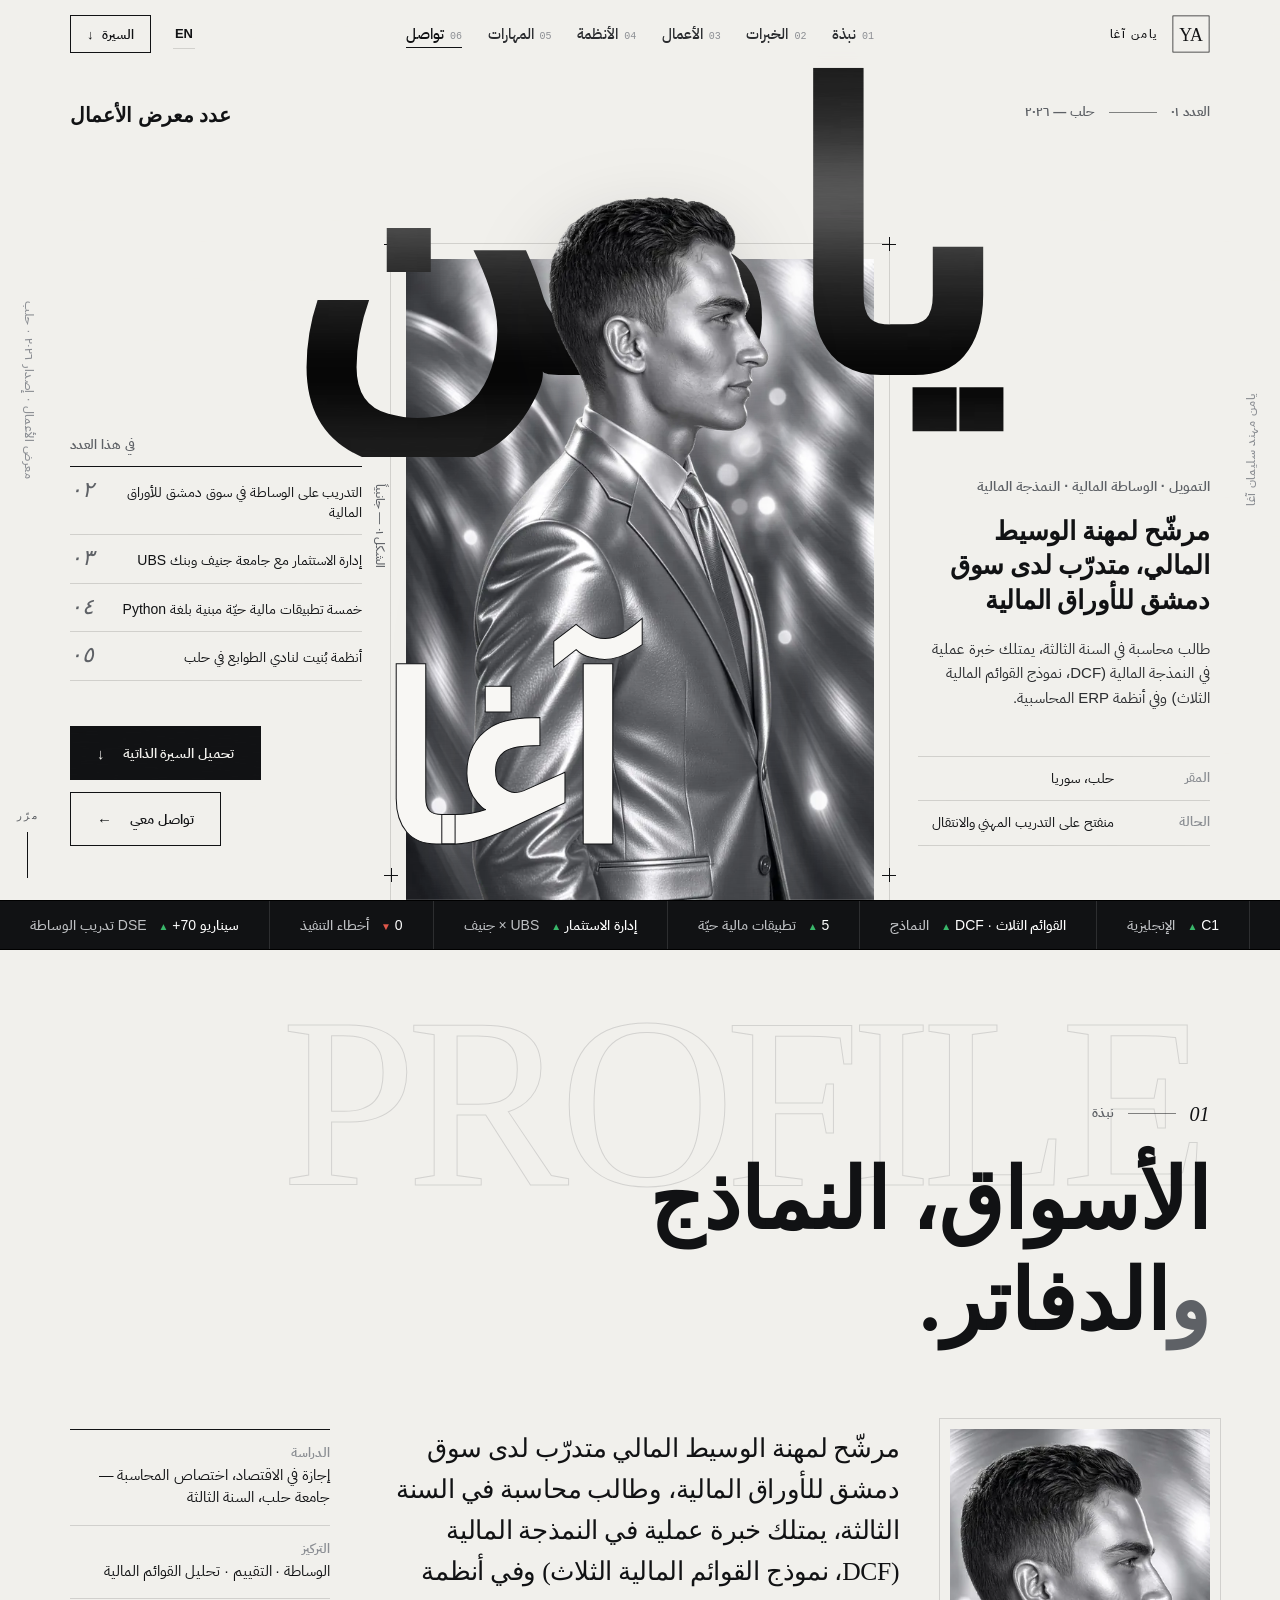
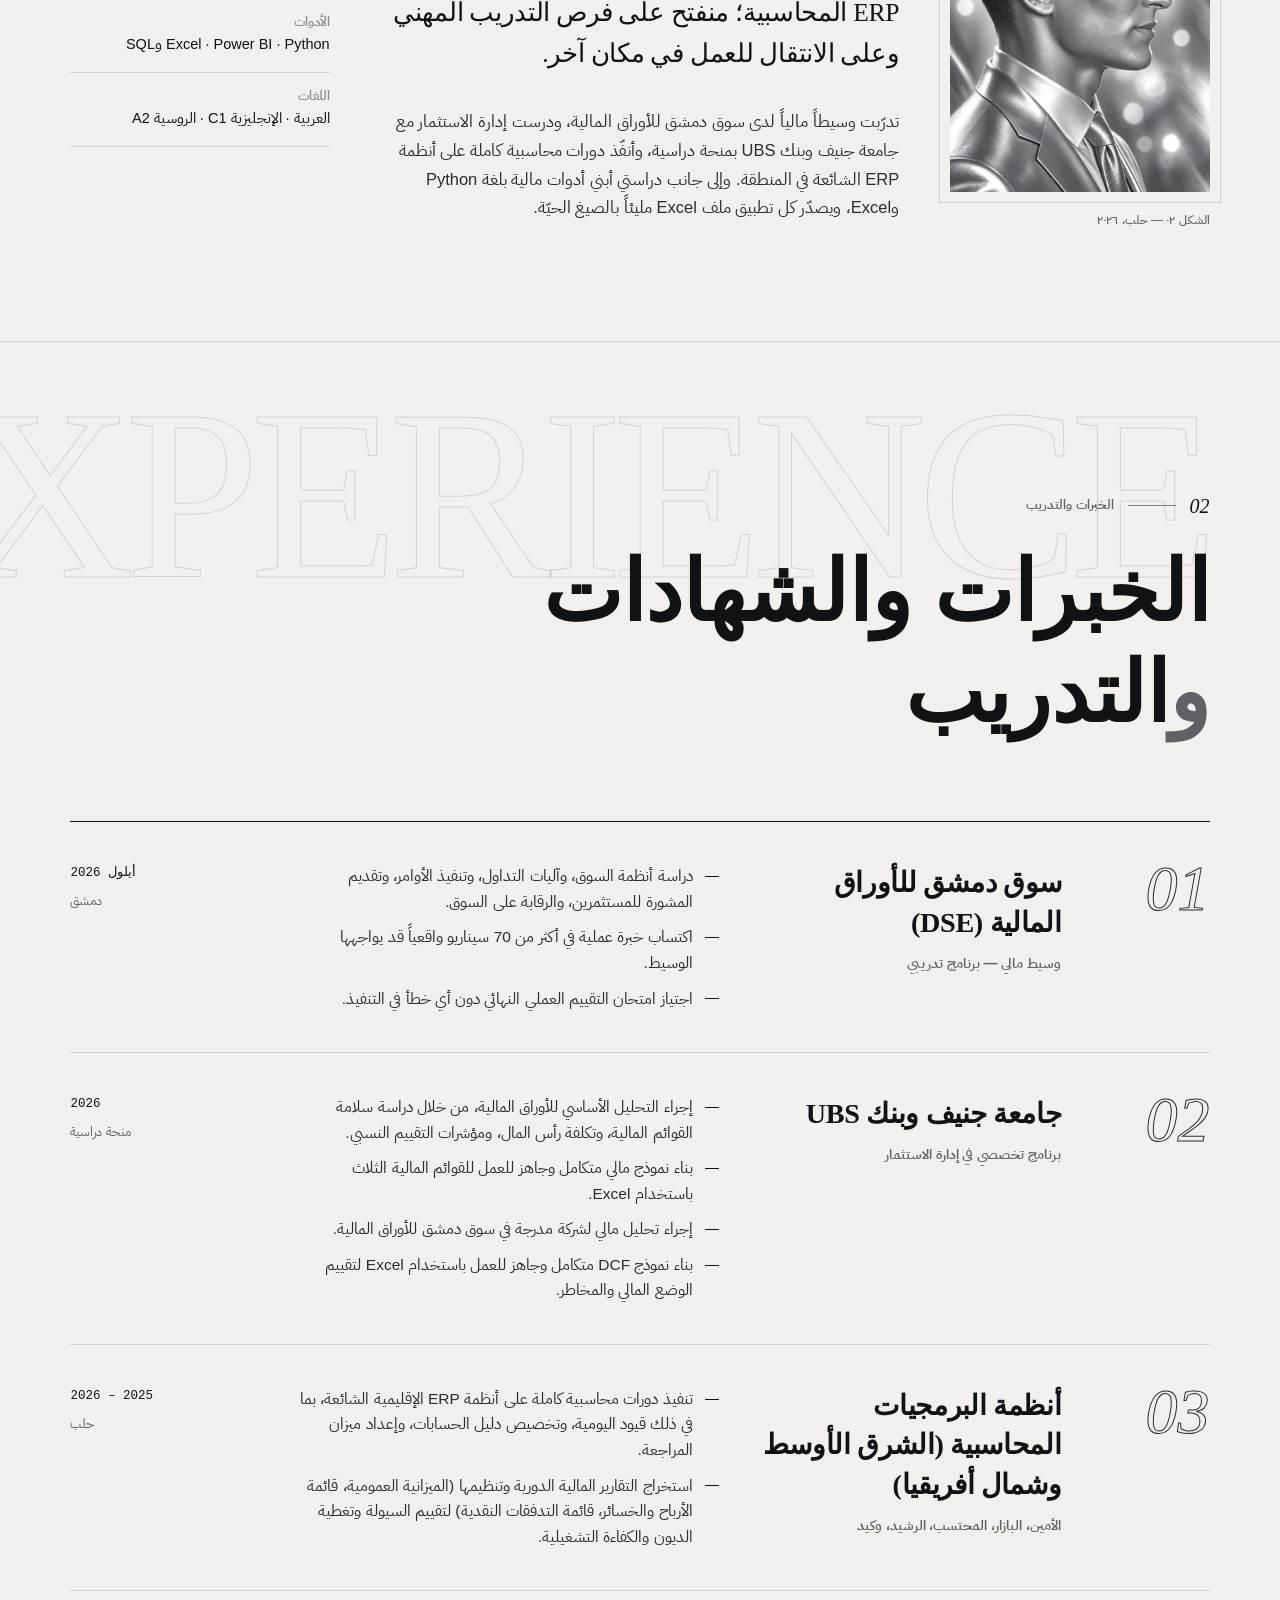
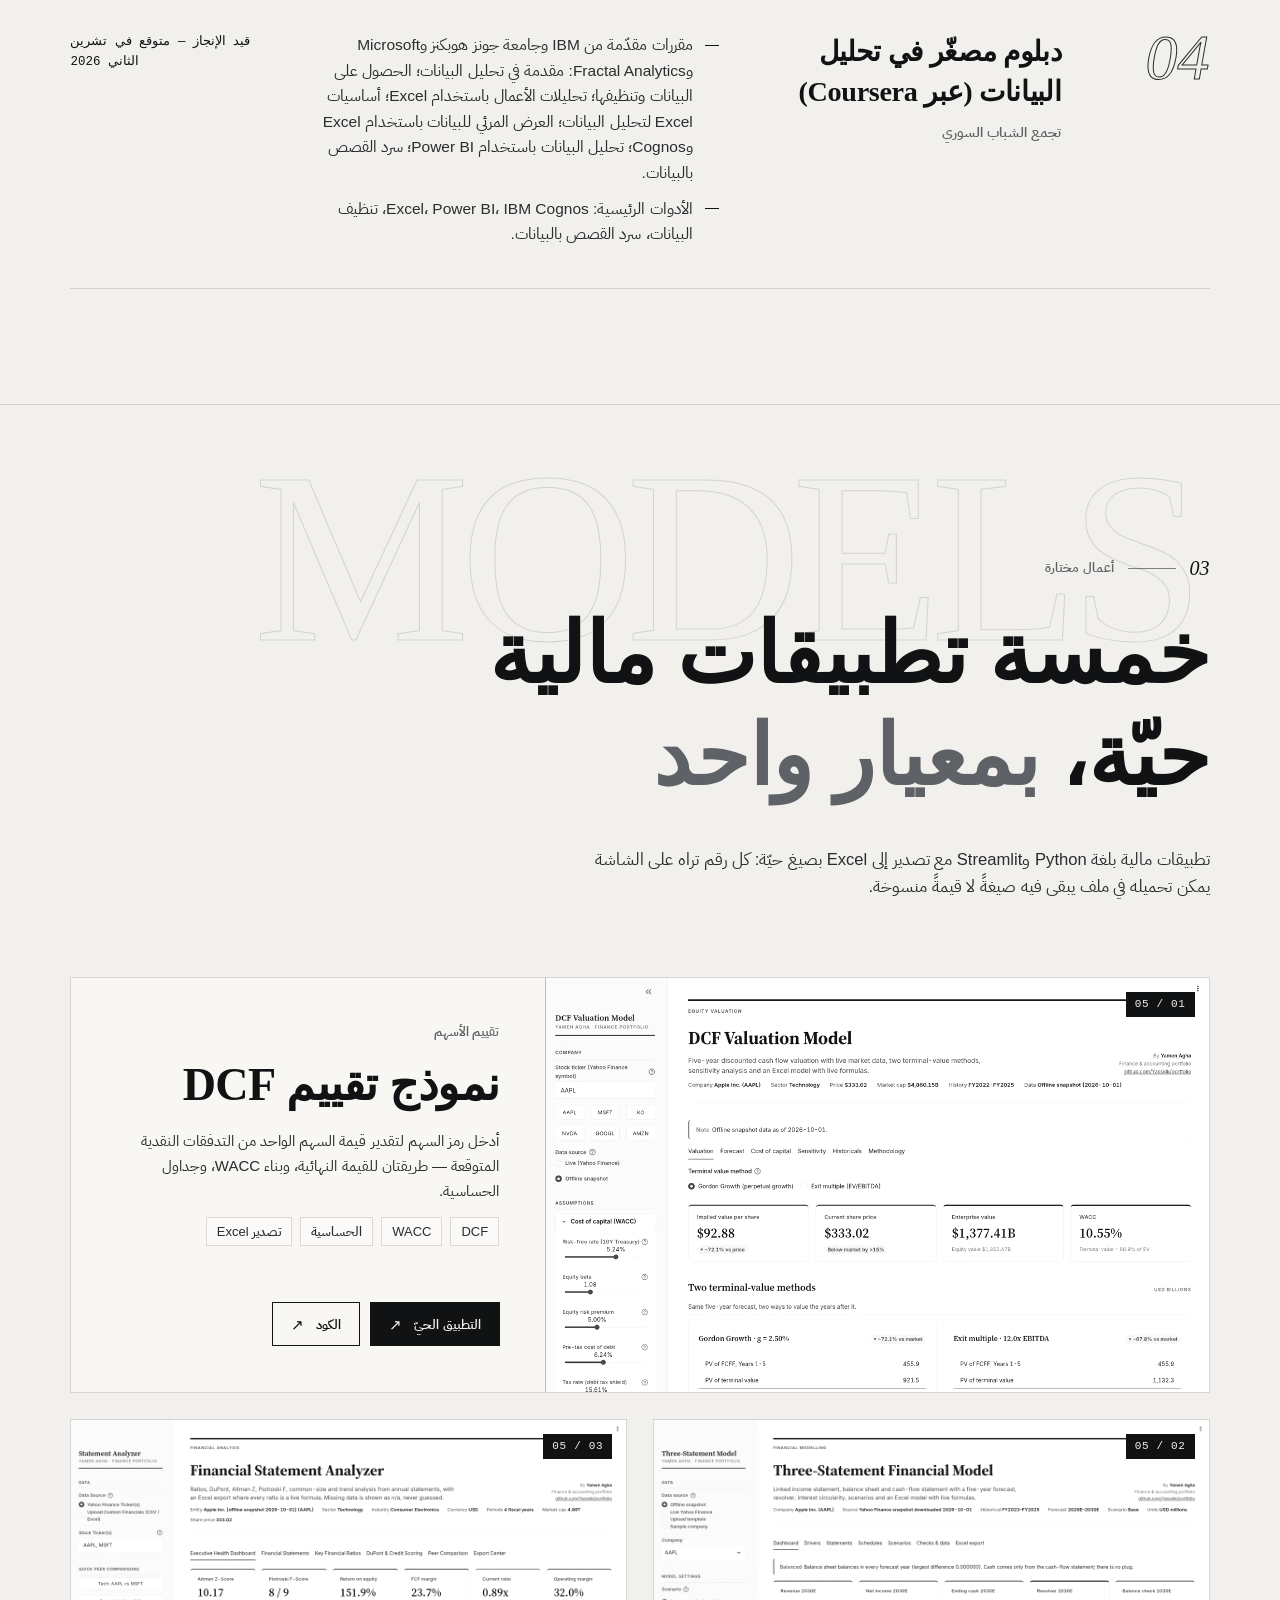
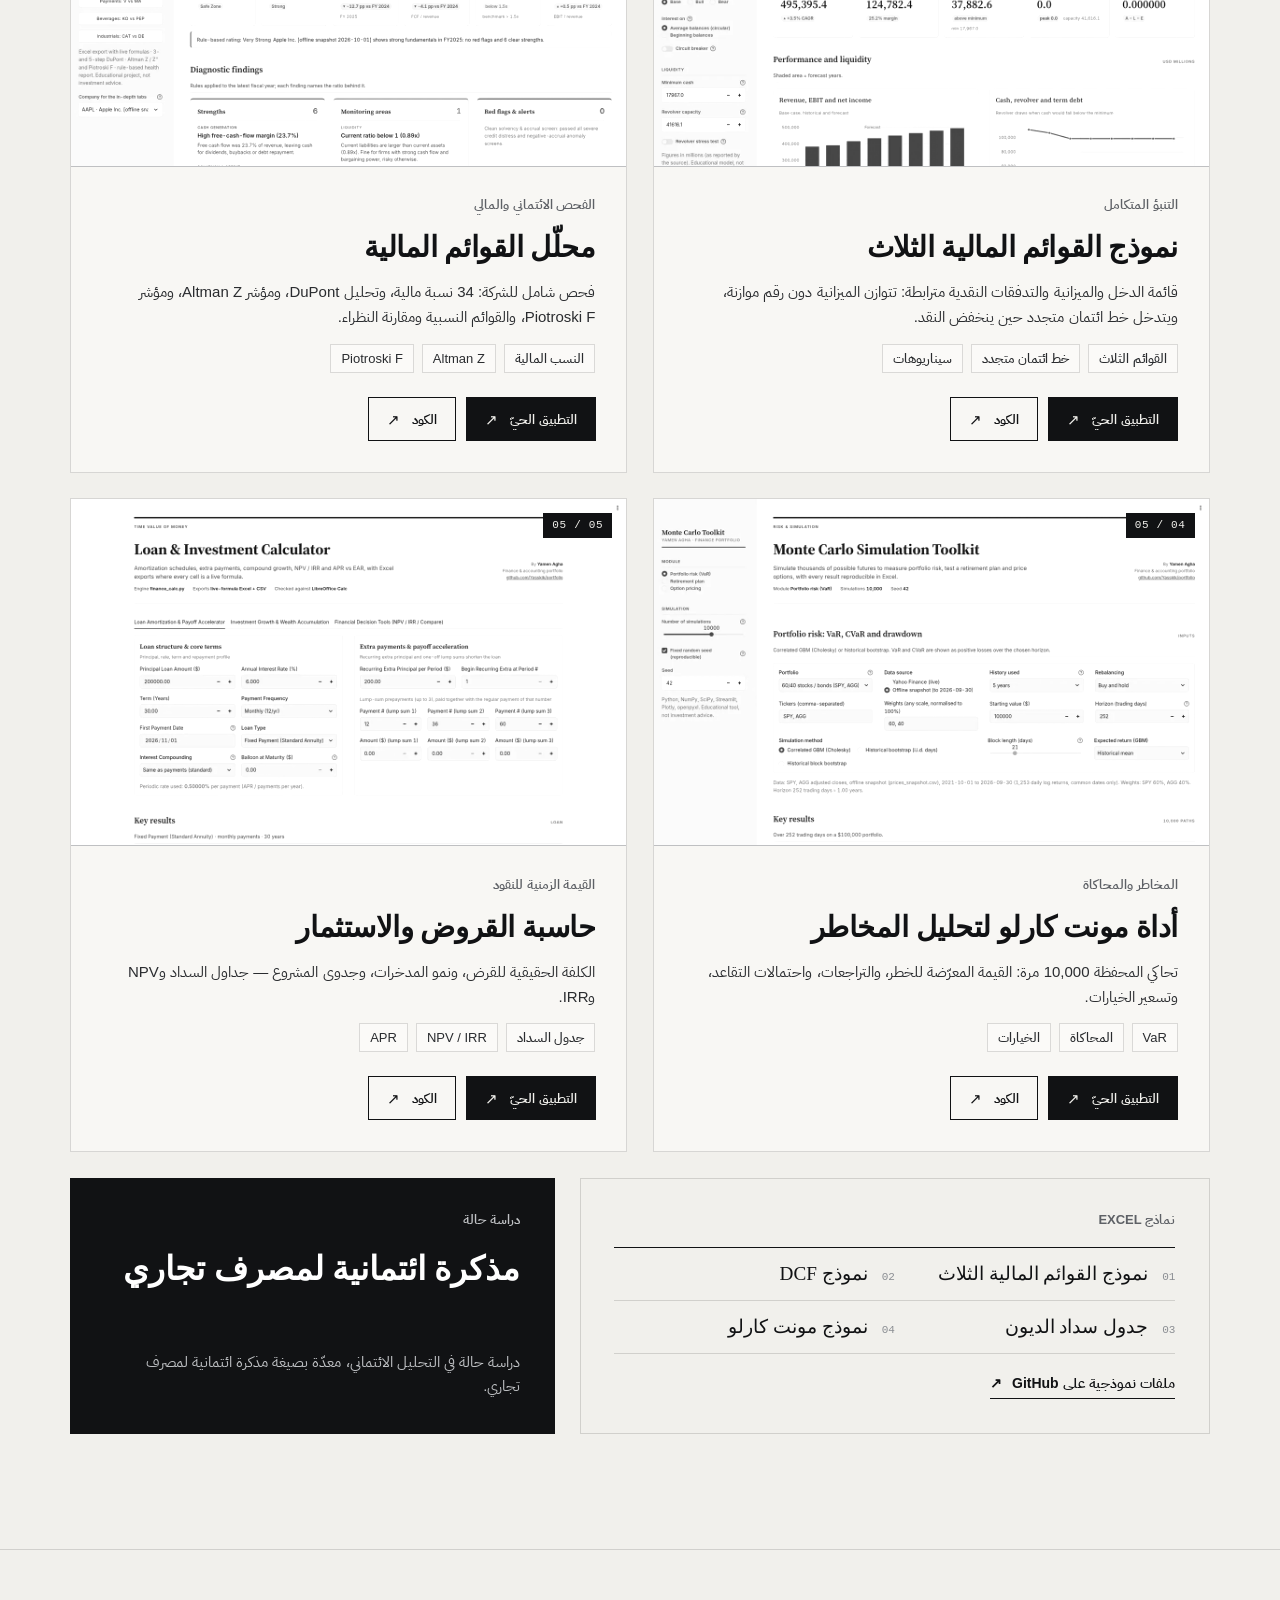
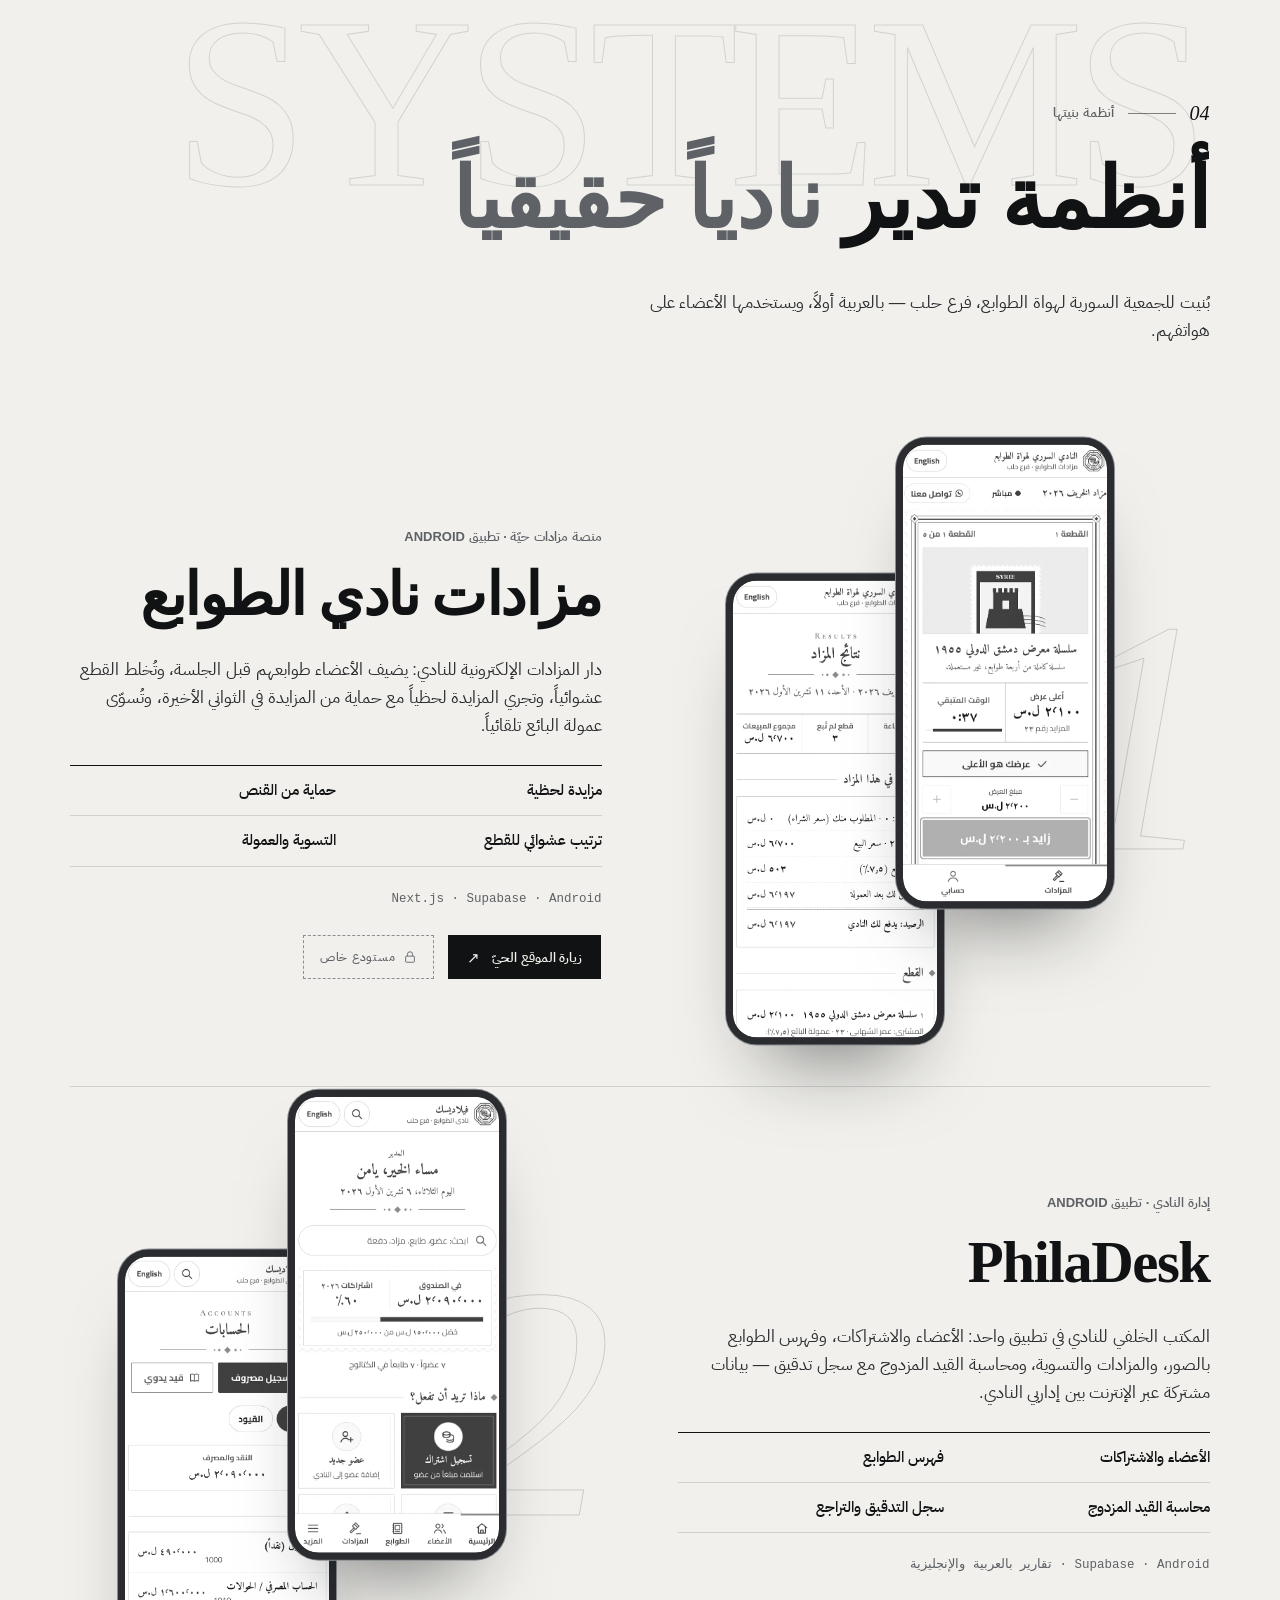
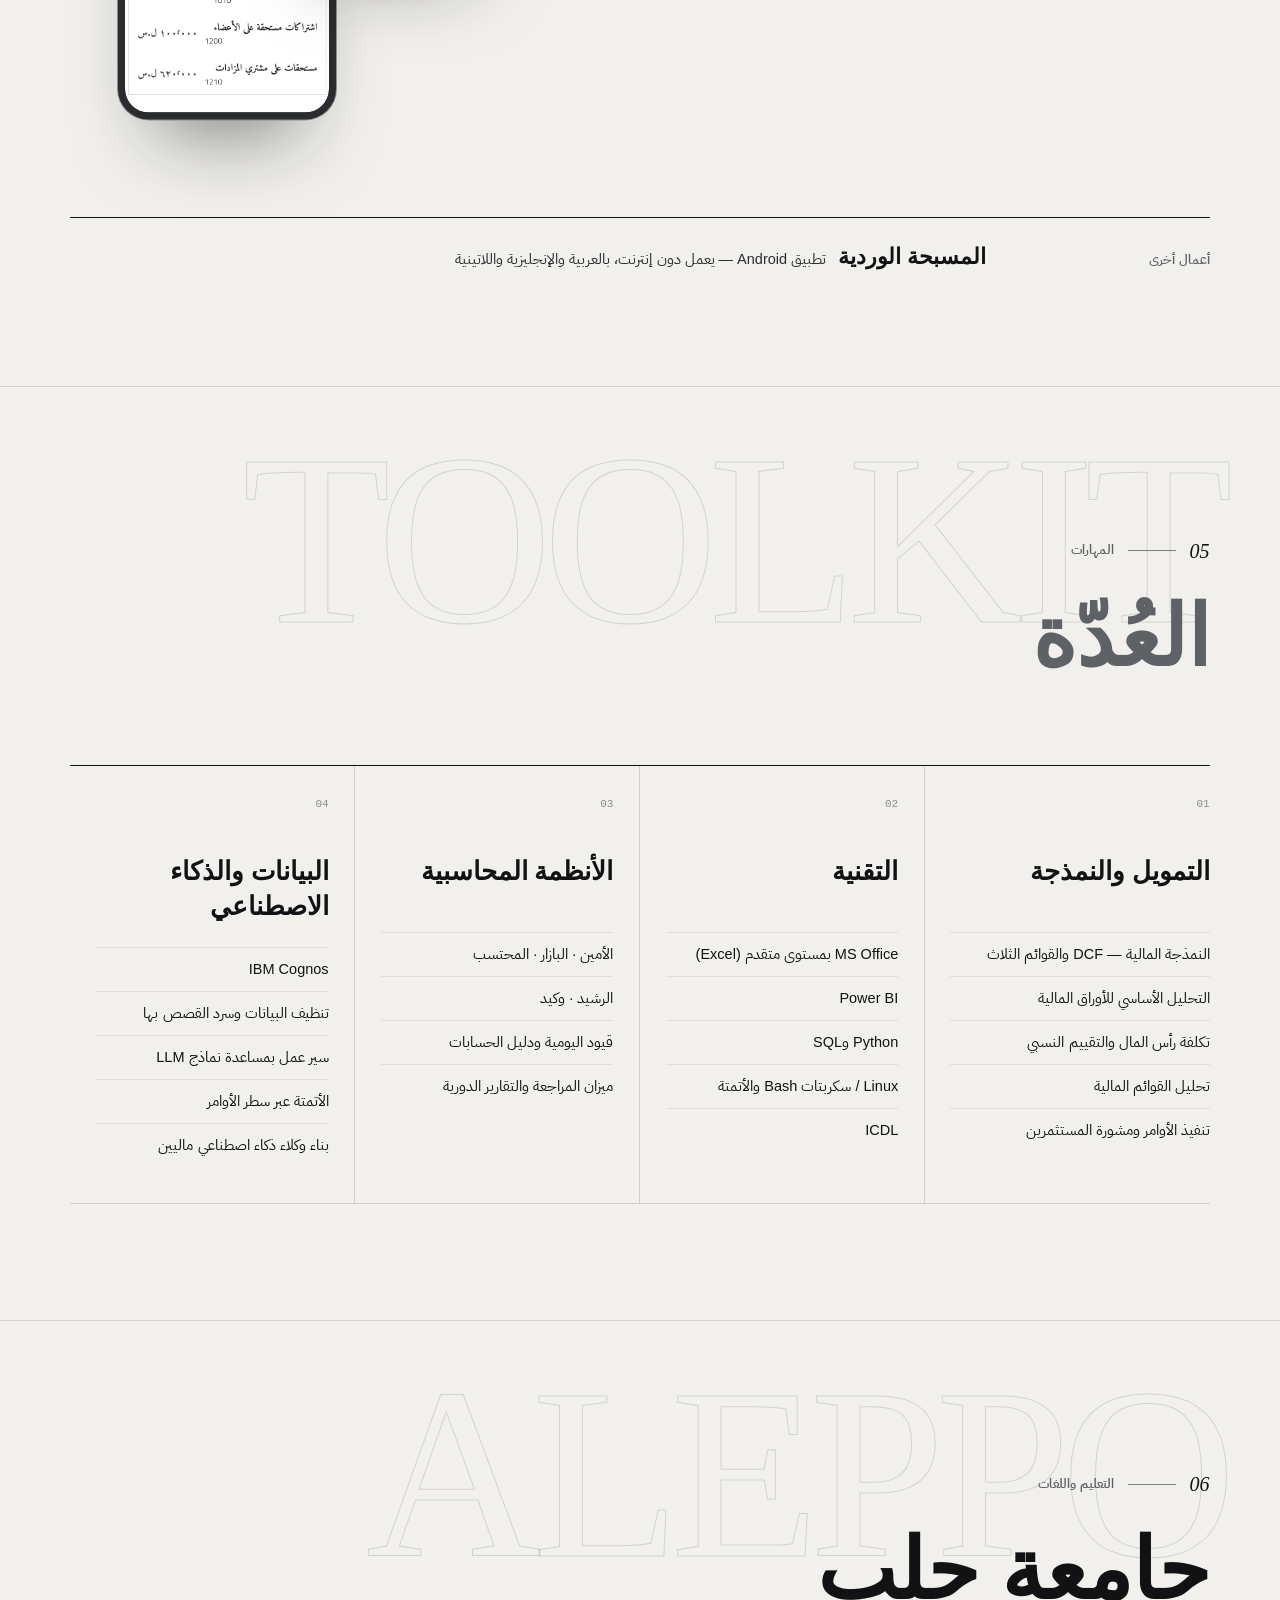
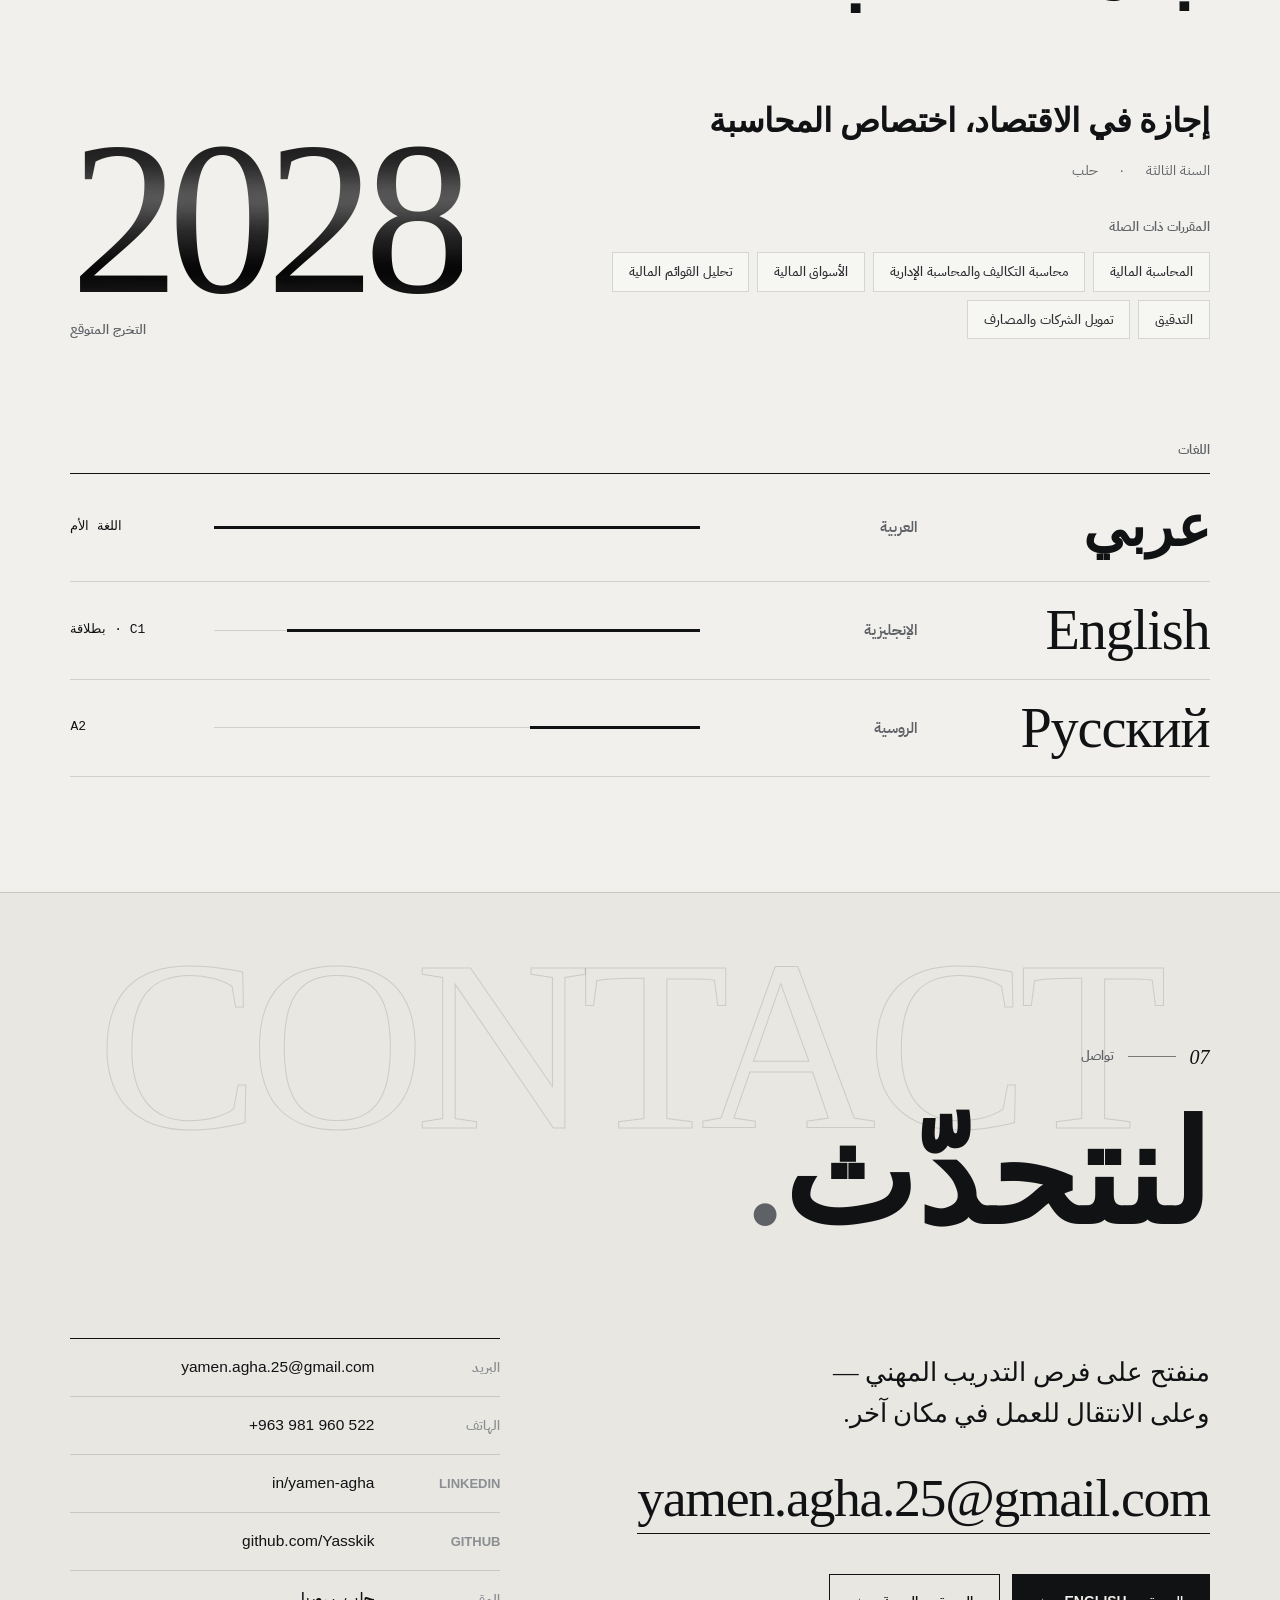
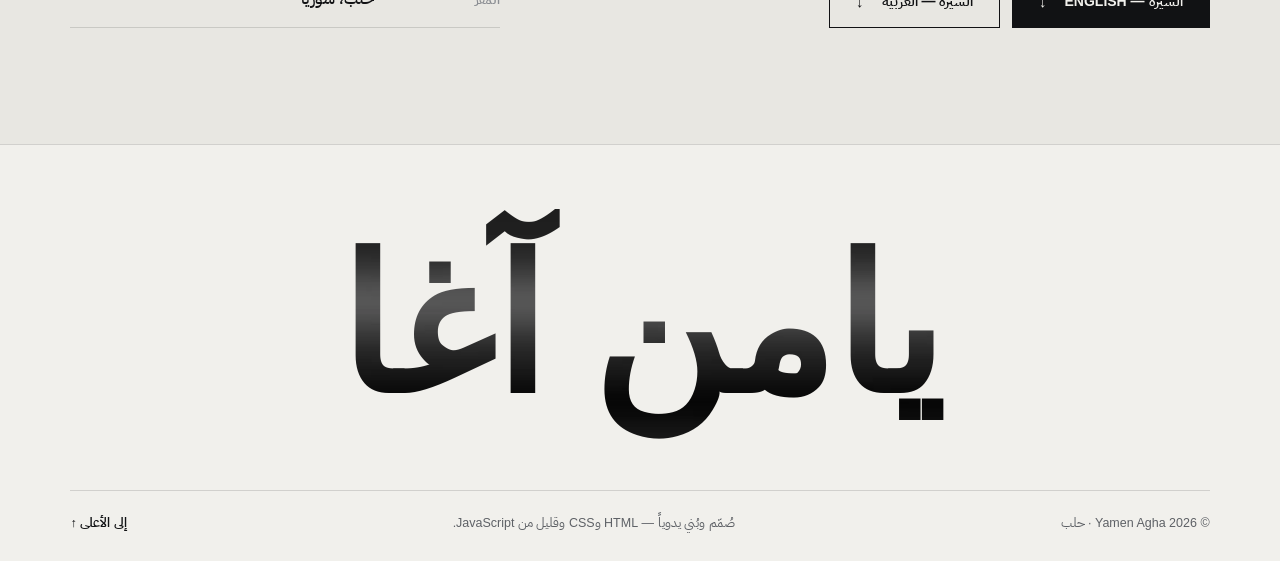
==== commit db600fb2: "Remove Prime Store bot from More builds (EN + AR); refresh previews" ====
--- a/ar/index.html
+++ b/ar/index.html
@@ -376,7 +376,7 @@
   </article>
   <div class="more reveal">
     <p class="label">أعمال أخرى</p>
-    <ul><li><strong>المسبحة الوردية</strong><span>تطبيق Android — يعمل دون إنترنت، بالعربية والإنجليزية واللاتينية</span></li><li><strong>بوت Prime Store</strong><span>بوت طلبات على Telegram مع موافقات المشرف</span></li></ul>
+    <ul><li><strong>المسبحة الوردية</strong><span>تطبيق Android — يعمل دون إنترنت، بالعربية والإنجليزية واللاتينية</span></li></ul>
   </div>
 </section>
 
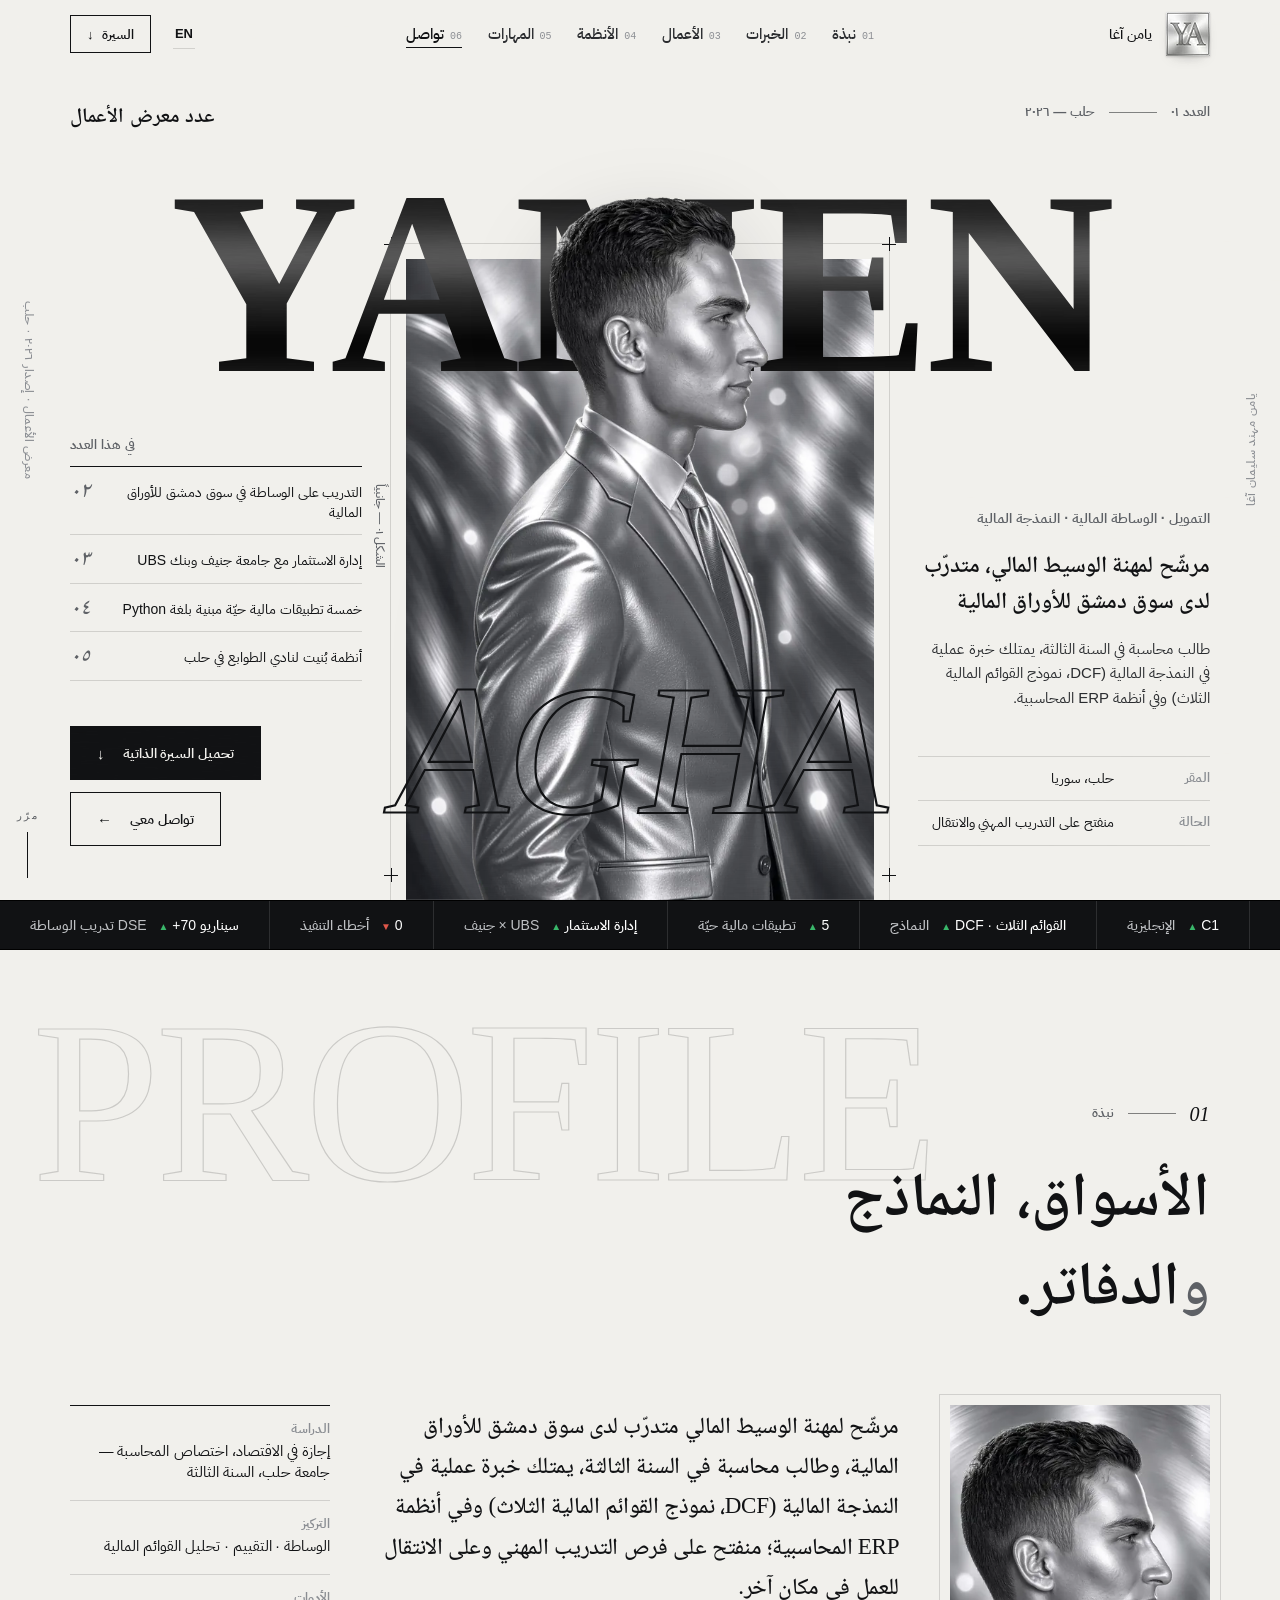
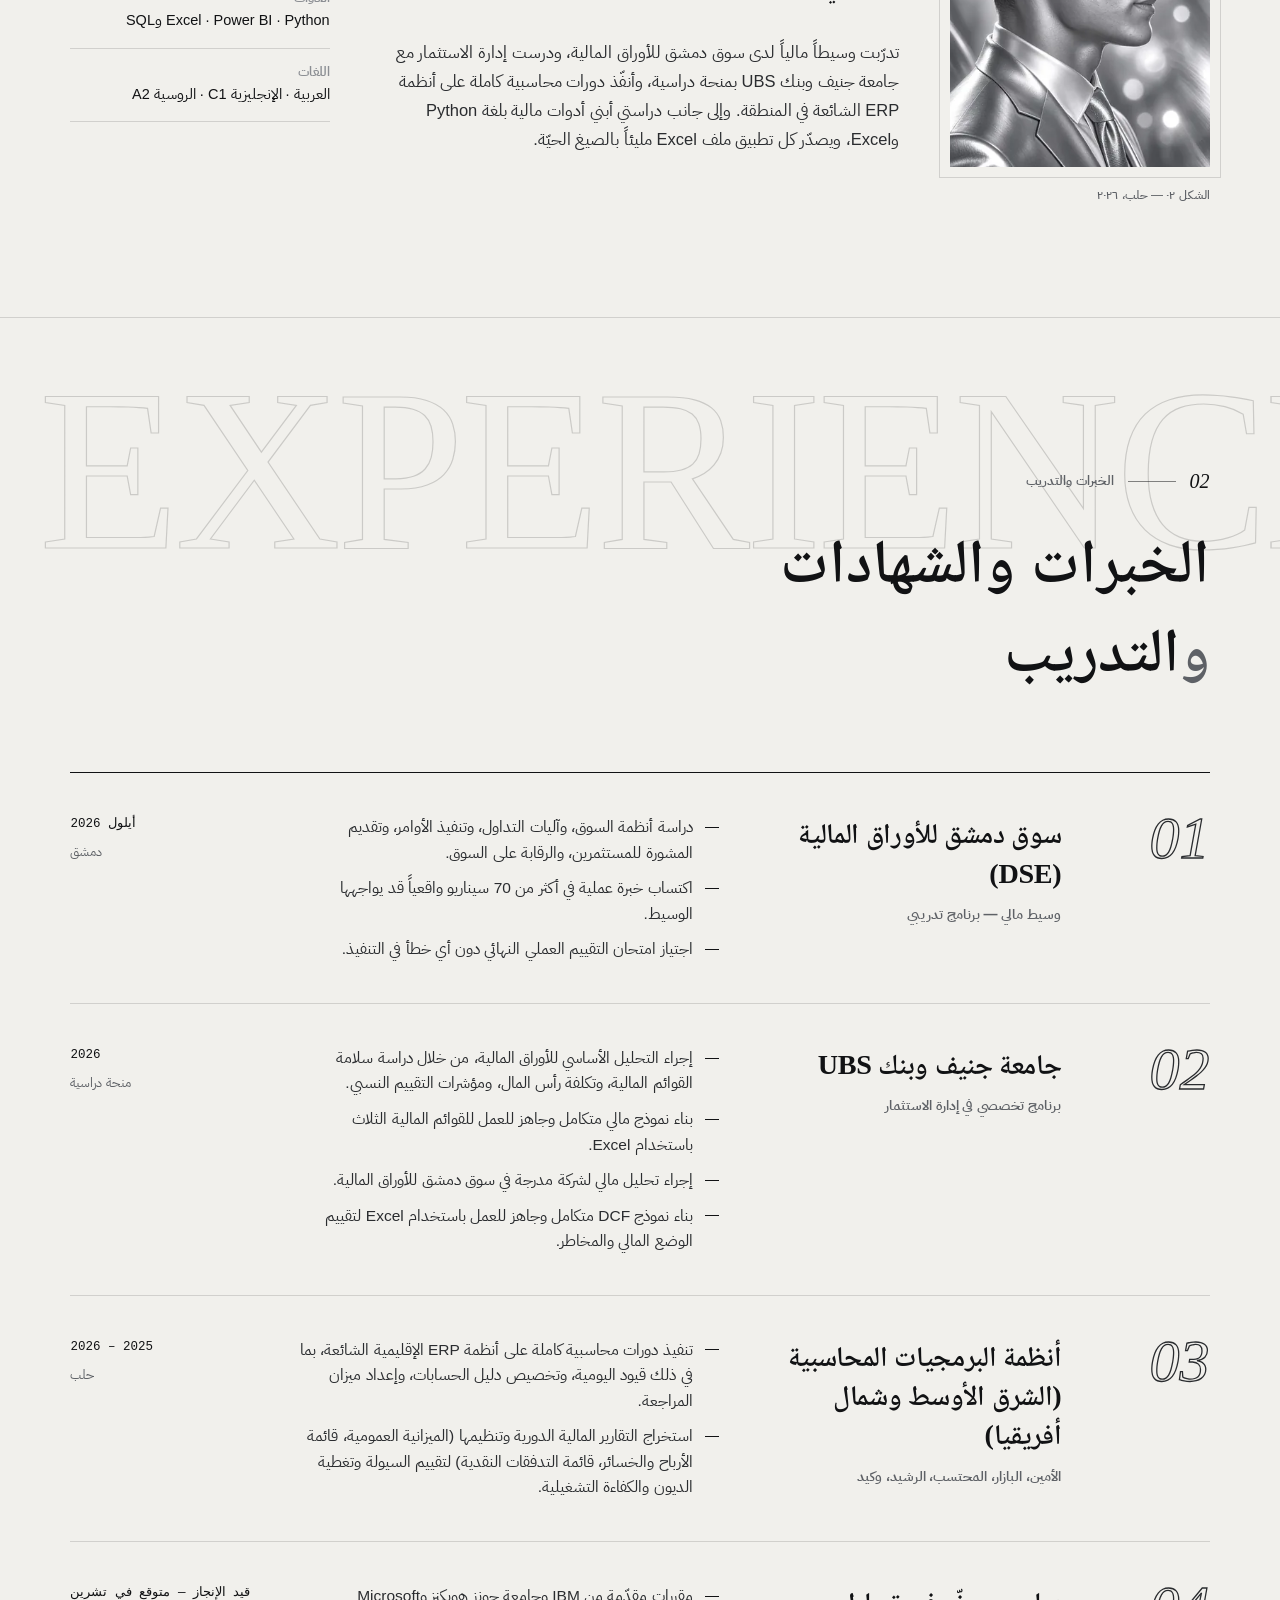
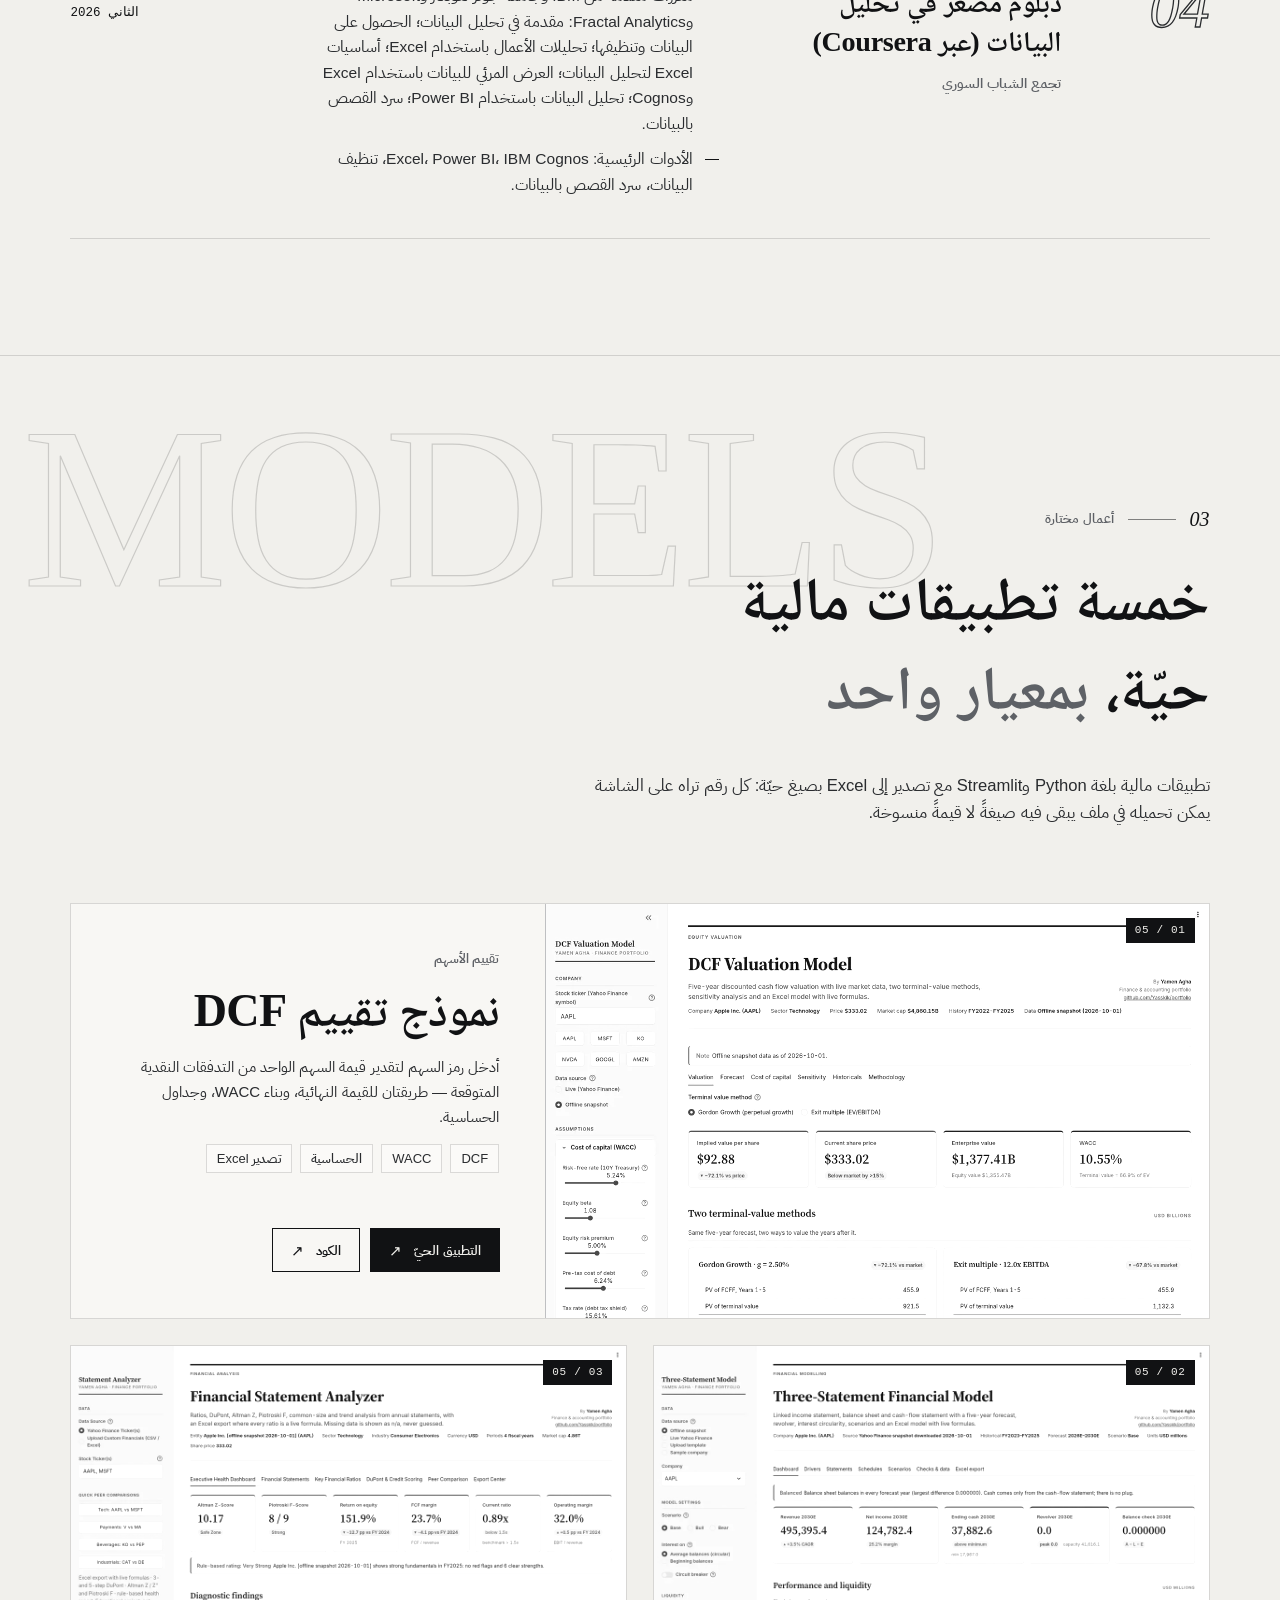
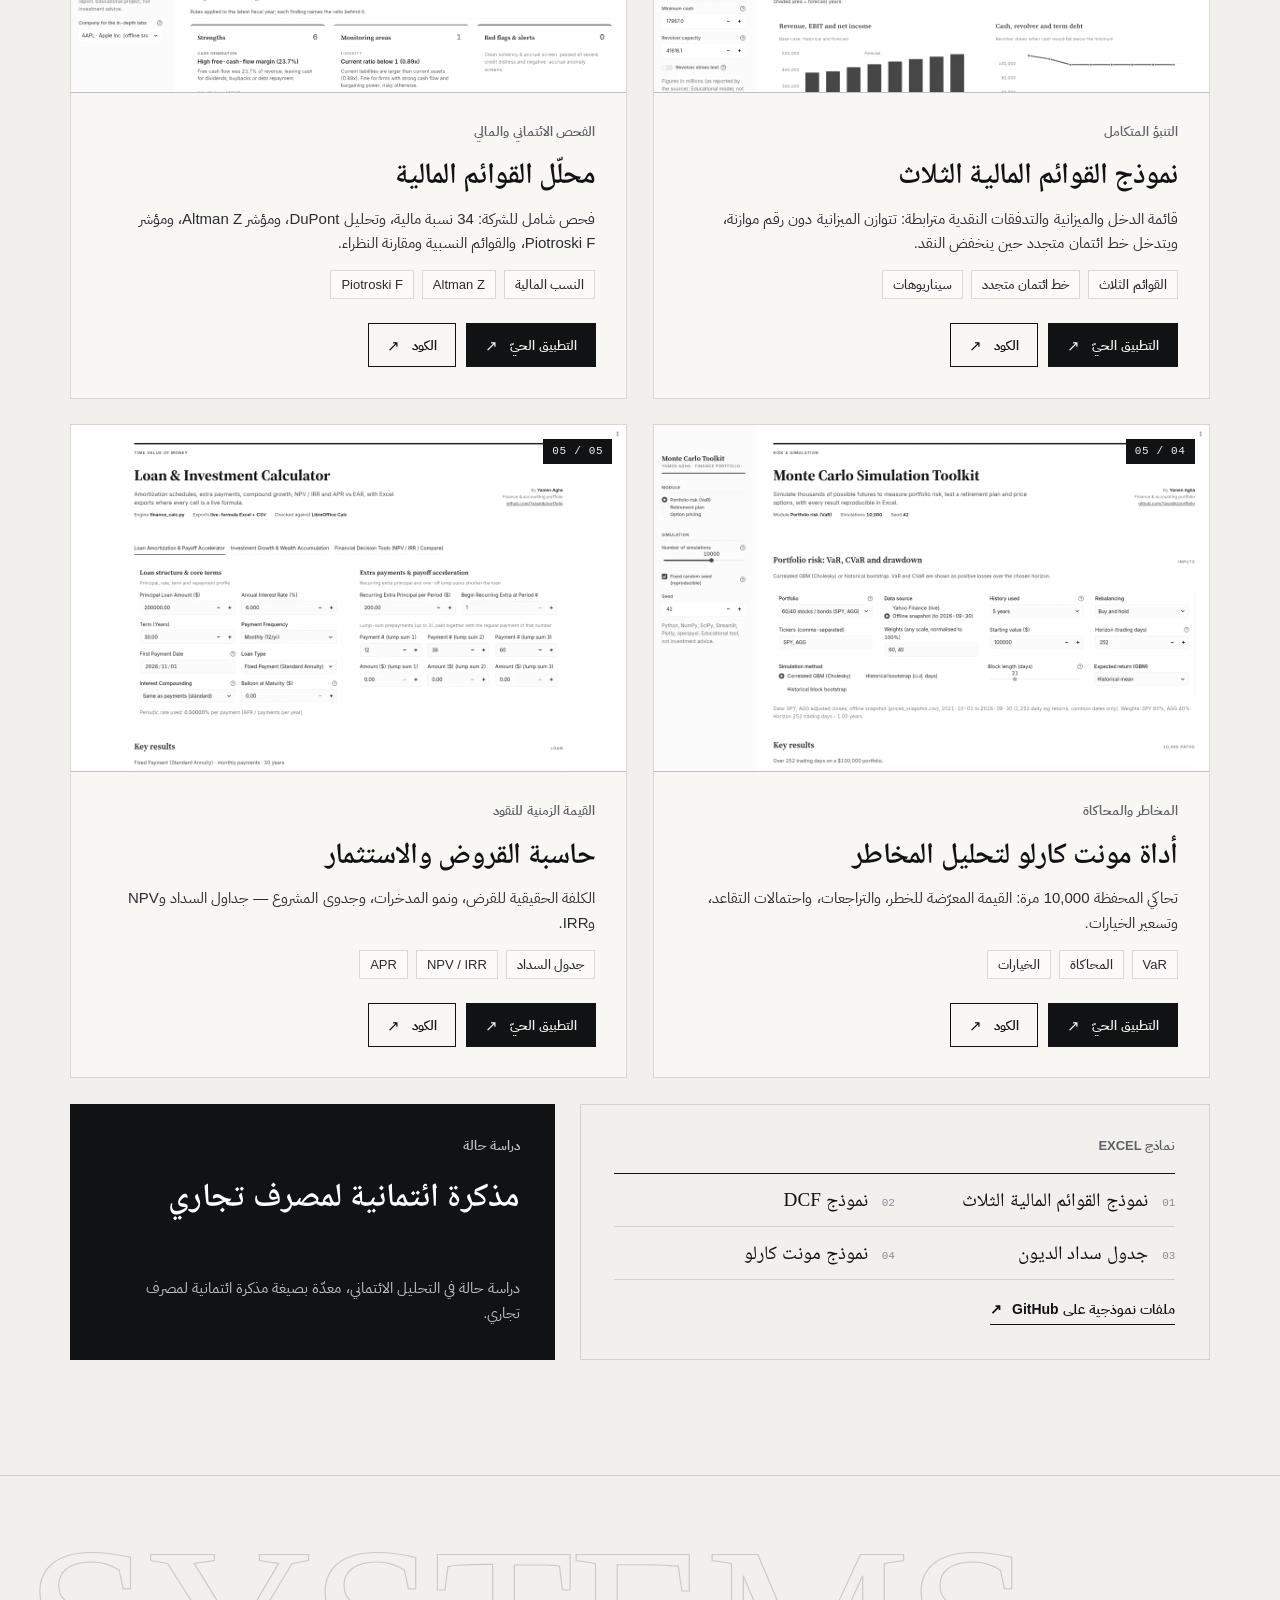
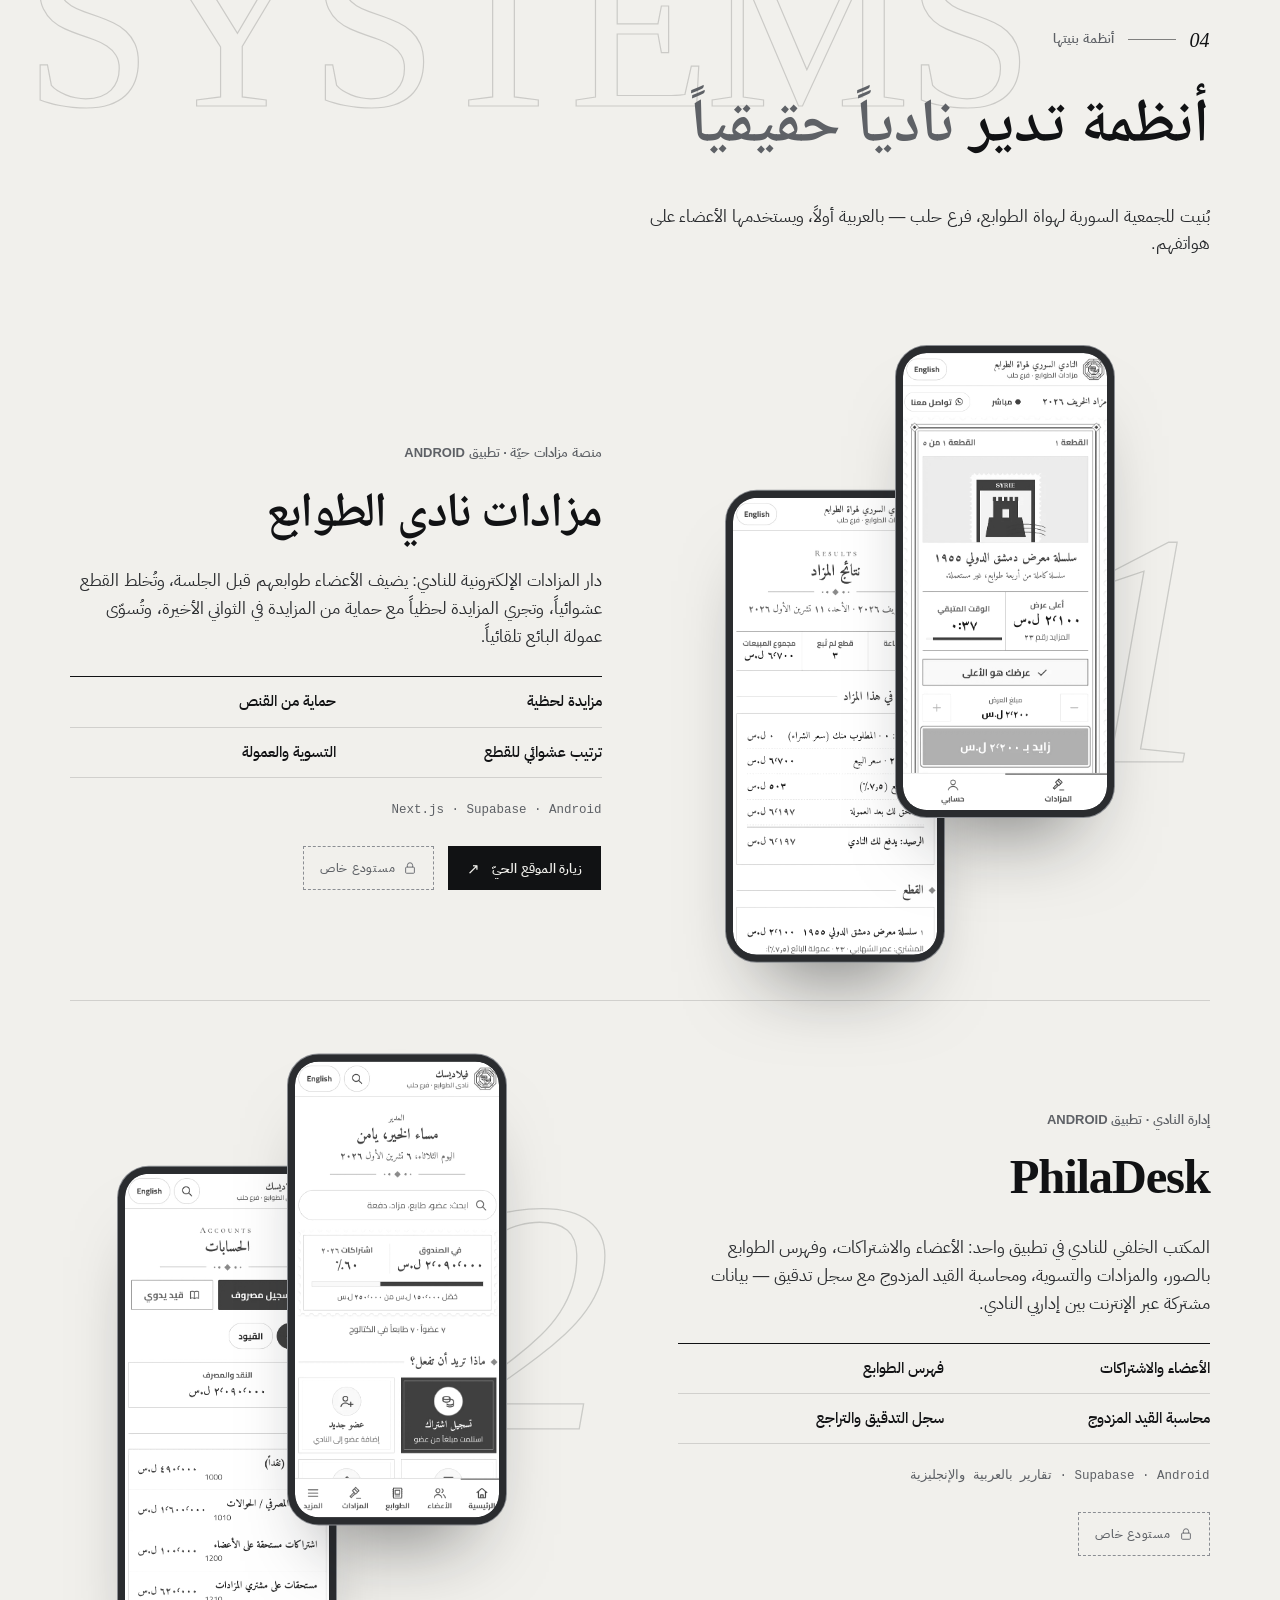
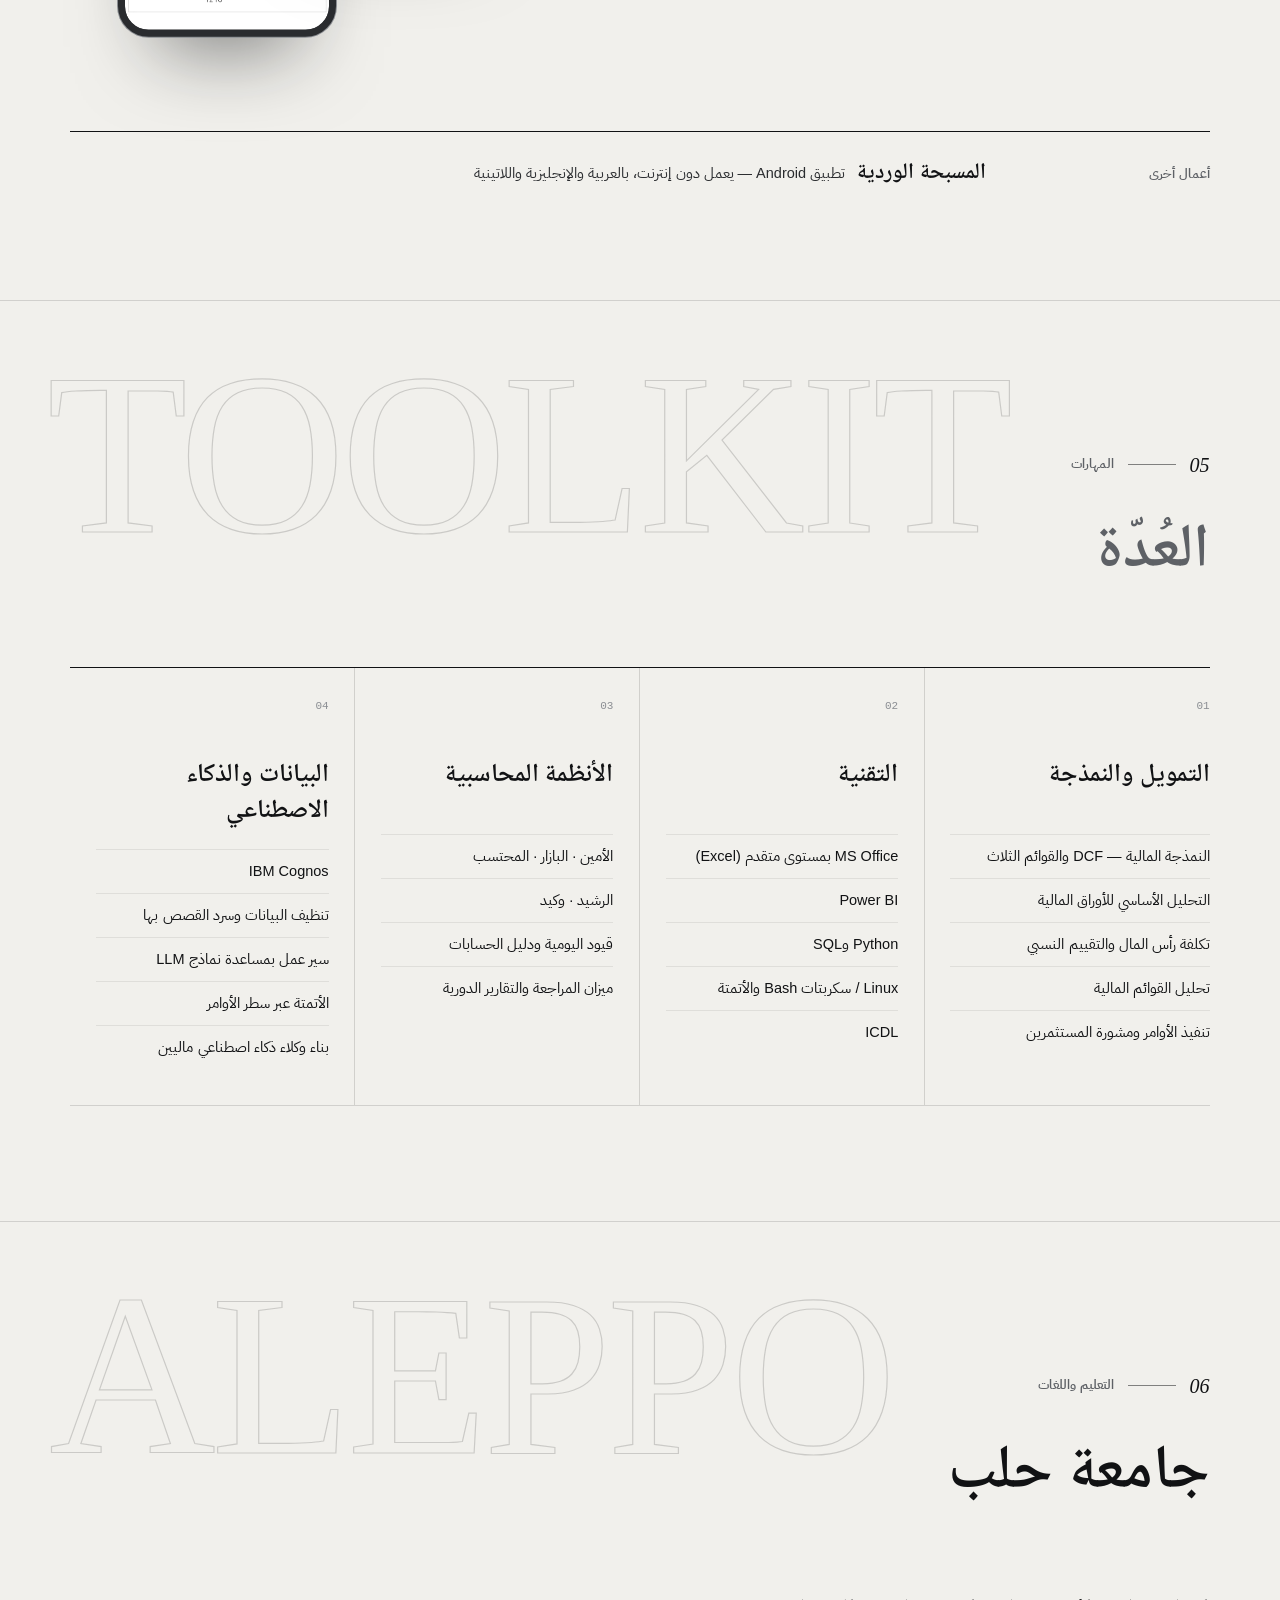
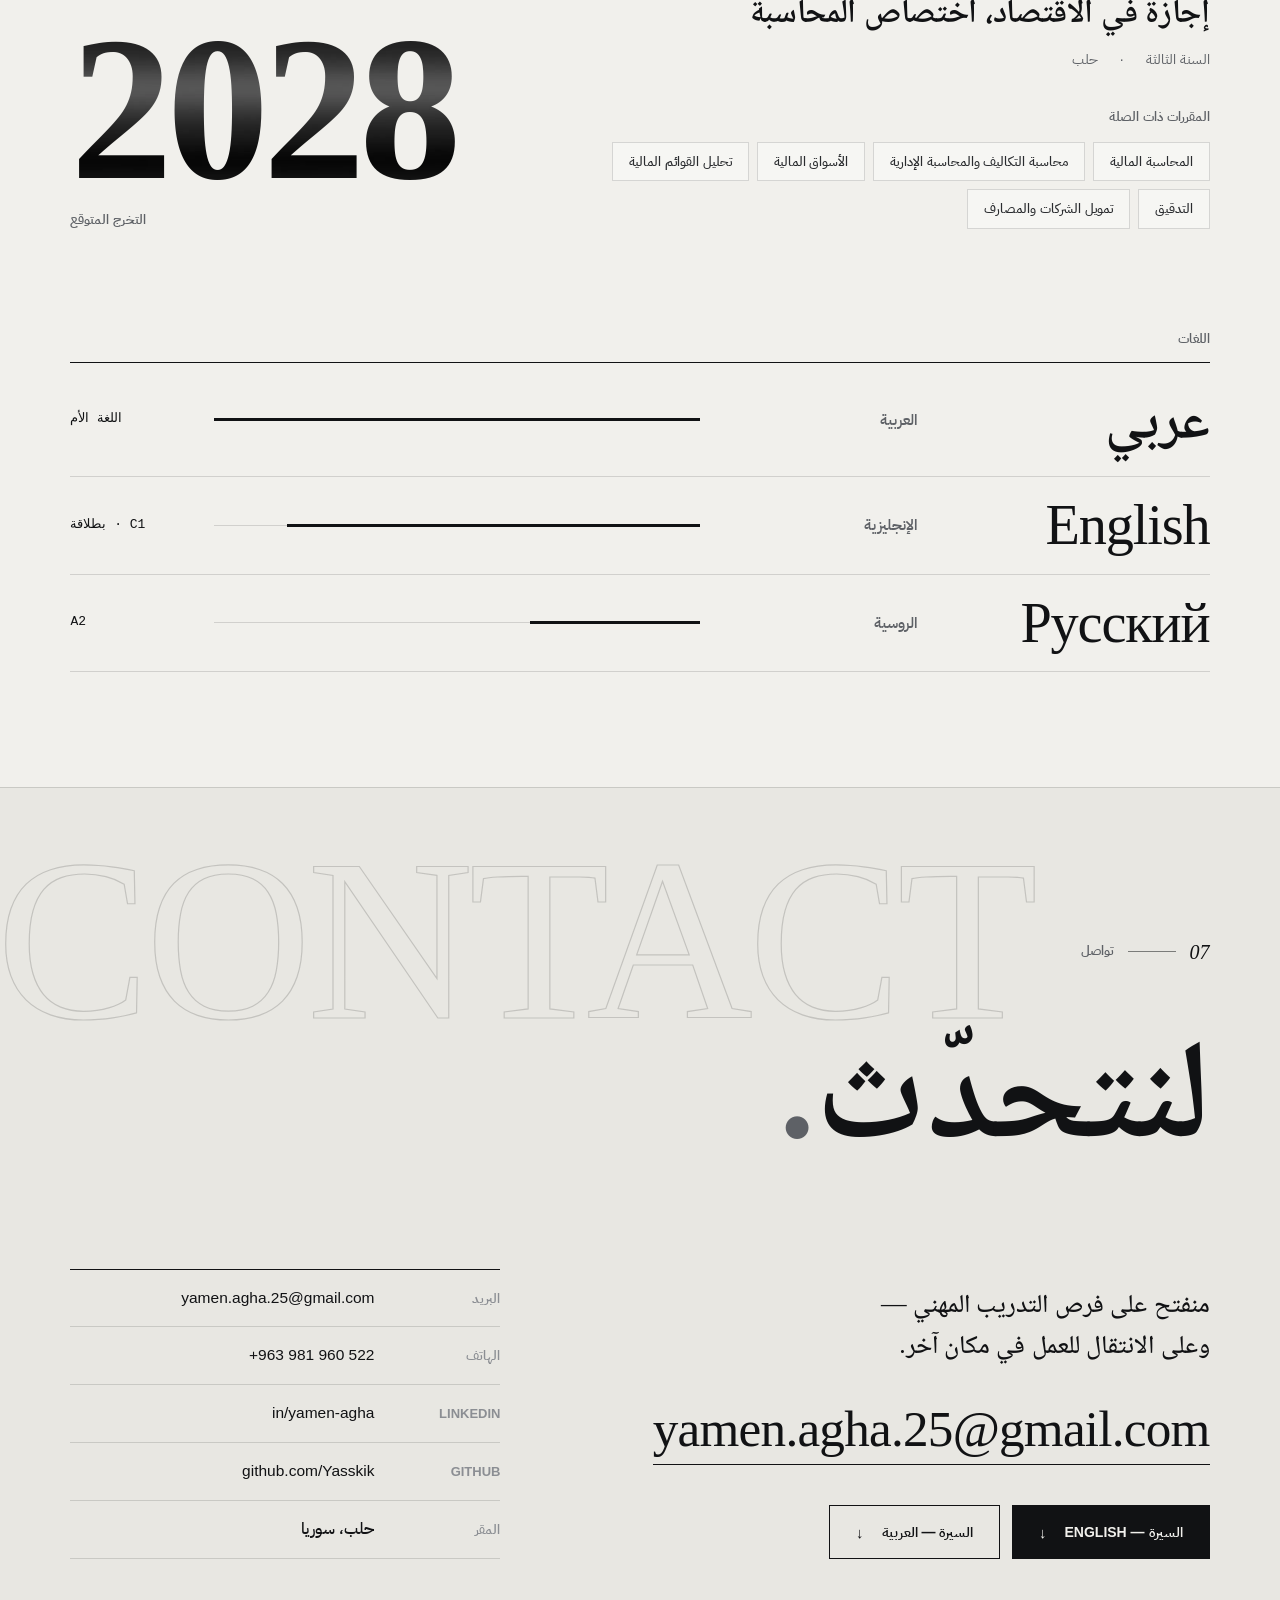
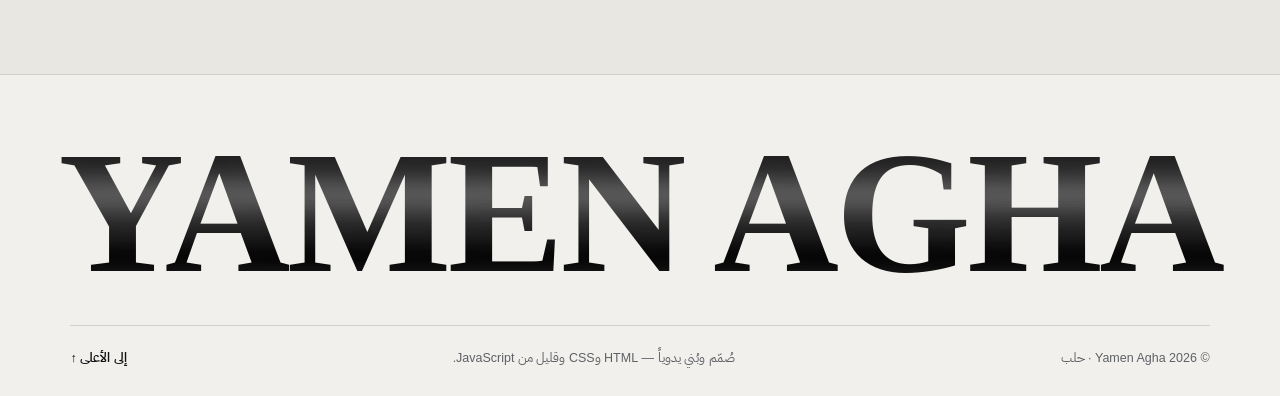
==== commit e7f1f17d: "Silver YA monogram logo + favicon set; Playfair Display replaces Bodoni for readability; calmer Arab" ====
--- a/ar/index.html
+++ b/ar/index.html
@@ -28,12 +28,14 @@
 <meta name="twitter:title" content="يامن آغا — التمويل والوساطة المالية | النمذجة المالية">
 <meta name="twitter:description" content="يامن آغا — مرشّح لمهنة الوسيط المالي متدرّب لدى سوق دمشق للأوراق المالية، وطالب محاسبة في السنة الثالثة في حلب. نمذجة مالية (DCF، القوائم المالية الثلاث) وتطبيقات مالية حيّة.">
 <meta name="twitter:image" content="https://yasskik.github.io/assets/img/og.jpg">
-<link rel="icon" href="../favicon.svg" type="image/svg+xml">
+<link rel="icon" href="../favicon.ico" sizes="48x48">
 <link rel="icon" href="../assets/img/favicon-32.png" sizes="32x32" type="image/png">
+<link rel="icon" href="../assets/img/icon-192.png" sizes="192x192" type="image/png">
 <link rel="apple-touch-icon" href="../assets/img/apple-touch-icon.png">
 <link rel="manifest" href="../site.webmanifest">
-<link rel="preload" href="../assets/fonts/Amiri-normal-700-arabic.woff2" as="font" type="font/woff2" crossorigin>
+<link rel="preload" href="../assets/fonts/NotoNaskhArabic-normal-400-700-arabic.woff2" as="font" type="font/woff2" crossorigin>
 <link rel="preload" href="../assets/fonts/IBMPlexSansArabic-normal-400-arabic.woff2" as="font" type="font/woff2" crossorigin>
+<link rel="preload" href="../assets/fonts/PlayfairDisplay-normal-400-900-latin.woff2" as="font" type="font/woff2" crossorigin>
 <link rel="preload" as="image" href="../assets/img/portrait-figure.webp" imagesrcset="../assets/img/portrait-figure-640.webp 640w, ../assets/img/portrait-figure.webp 1008w" imagesizes="(max-width: 760px) 100vw, 560px">
 <link rel="stylesheet" href="../assets/css/fonts.css">
 <link rel="stylesheet" href="../assets/css/style.css">
@@ -48,7 +50,7 @@
 
 <header class="mast" id="mast">
   <a class="mast__mono" href="#top" aria-label="Yamen Agha — home">
-    <svg viewBox="0 0 64 64" aria-hidden="true"><rect x="1.5" y="1.5" width="61" height="61" fill="none" stroke="currentColor" stroke-width="1.2"/><text x="32" y="43" text-anchor="middle" font-family="Bodoni Moda, Didot, serif" font-size="30" font-weight="500" fill="currentColor">YA</text></svg>
+    <picture><source type="image/webp" srcset="../assets/img/logo-44.webp 1x, ../assets/img/logo-88.webp 2x, ../assets/img/logo-132.webp 3x"><img src="../assets/img/logo-44.png" srcset="../assets/img/logo-88.png 2x, ../assets/img/logo-132.png 3x" width="44" height="44" alt=""></picture>
     <span class="mast__name">يامن آغا</span>
   </a>
   <nav class="mast__nav" id="nav" aria-label="Primary">
@@ -98,9 +100,9 @@
       <picture class="hero__plate" data-depth="plate">
         <img src="../assets/img/portrait-plate.webp" srcset="../assets/img/portrait-plate-640.webp 640w, ../assets/img/portrait-plate.webp 1008w" sizes="(max-width: 760px) 100vw, 560px" width="1008" height="1792" alt="" fetchpriority="high" decoding="async">
       </picture>
-      <span class="hero__name hero__name--back" aria-hidden="true" data-depth="back">يامن</span>
+      <span class="hero__name hero__name--back" aria-hidden="true" data-depth="back">YAMEN</span>
       <img class="hero__figure" data-depth="figure" src="../assets/img/portrait-figure.webp" srcset="../assets/img/portrait-figure-640.webp 640w, ../assets/img/portrait-figure.webp 1008w" sizes="(max-width: 760px) 100vw, 560px" width="1008" height="1792" alt="Portrait of Yamen Agha in profile, wearing a silver suit" fetchpriority="high" decoding="async">
-      <span class="hero__name hero__name--front" aria-hidden="true" data-depth="front">آغا</span>
+      <span class="hero__name hero__name--front" aria-hidden="true" data-depth="front">AGHA</span>
       <span class="hero__fig" aria-hidden="true">الشكل ٠١ — جانبياً</span>
     </div>
 
@@ -486,7 +488,7 @@
 </main>
 
 <footer class="foot">
-  <p class="foot__sig" aria-hidden="true">يامن آغا</p>
+  <p class="foot__sig" aria-hidden="true">YAMEN AGHA</p>
   <div class="foot__row">
     <span>© 2026 Yamen Agha · حلب</span>
     <span>صُمّم وبُني يدوياً — HTML وCSS وقليل من JavaScript.</span>
--- a/assets/css/fonts.css
+++ b/assets/css/fonts.css
@@ -1,52 +1,4 @@
 /* Self-hosted Google Fonts (SIL Open Font License) */
-@font-face {
-  font-family: 'Amiri';
-  font-style: normal;
-  font-weight: 400;
-  font-display: swap;
-  src: url(../fonts/Amiri-normal-400-arabic.woff2) format('woff2');
-  unicode-range: U+0600-06FF, U+0750-077F, U+0870-0891, U+0897-08E1, U+08E3-08FF, U+200C-200E, U+2010-2011, U+204F, U+2E41, U+FB50-FDFF, U+FE70-FE74, U+FE76-FEFC, U+102E0-102FB, U+10E60-10E7E, U+10EC2-10EC7, U+10EC9-10EEE, U+10EF0-10EFF, U+1EE00-1EE03, U+1EE05-1EE1F, U+1EE21-1EE22, U+1EE24, U+1EE27, U+1EE29-1EE32, U+1EE34-1EE37, U+1EE39, U+1EE3B, U+1EE42, U+1EE47, U+1EE49, U+1EE4B, U+1EE4D-1EE4F, U+1EE51-1EE52, U+1EE54, U+1EE57, U+1EE59, U+1EE5B, U+1EE5D, U+1EE5F, U+1EE61-1EE62, U+1EE64, U+1EE67-1EE6A, U+1EE6C-1EE72, U+1EE74-1EE77, U+1EE79-1EE7C, U+1EE7E, U+1EE80-1EE89, U+1EE8B-1EE9B, U+1EEA1-1EEA3, U+1EEA5-1EEA9, U+1EEAB-1EEBB, U+1EEF0-1EEF1;
-}
-@font-face {
-  font-family: 'Amiri';
-  font-style: normal;
-  font-weight: 400;
-  font-display: swap;
-  src: url(../fonts/Amiri-normal-400-latin.woff2) format('woff2');
-  unicode-range: U+0000-00FF, U+0131, U+0152-0153, U+02BB-02BC, U+02C6, U+02DA, U+02DC, U+0304, U+0308, U+0329, U+2000-206F, U+20AC, U+2122, U+2191, U+2193, U+2212, U+2215, U+FEFF, U+FFFD;
-}
-@font-face {
-  font-family: 'Amiri';
-  font-style: normal;
-  font-weight: 700;
-  font-display: swap;
-  src: url(../fonts/Amiri-normal-700-arabic.woff2) format('woff2');
-  unicode-range: U+0600-06FF, U+0750-077F, U+0870-0891, U+0897-08E1, U+08E3-08FF, U+200C-200E, U+2010-2011, U+204F, U+2E41, U+FB50-FDFF, U+FE70-FE74, U+FE76-FEFC, U+102E0-102FB, U+10E60-10E7E, U+10EC2-10EC7, U+10EC9-10EEE, U+10EF0-10EFF, U+1EE00-1EE03, U+1EE05-1EE1F, U+1EE21-1EE22, U+1EE24, U+1EE27, U+1EE29-1EE32, U+1EE34-1EE37, U+1EE39, U+1EE3B, U+1EE42, U+1EE47, U+1EE49, U+1EE4B, U+1EE4D-1EE4F, U+1EE51-1EE52, U+1EE54, U+1EE57, U+1EE59, U+1EE5B, U+1EE5D, U+1EE5F, U+1EE61-1EE62, U+1EE64, U+1EE67-1EE6A, U+1EE6C-1EE72, U+1EE74-1EE77, U+1EE79-1EE7C, U+1EE7E, U+1EE80-1EE89, U+1EE8B-1EE9B, U+1EEA1-1EEA3, U+1EEA5-1EEA9, U+1EEAB-1EEBB, U+1EEF0-1EEF1;
-}
-@font-face {
-  font-family: 'Amiri';
-  font-style: normal;
-  font-weight: 700;
-  font-display: swap;
-  src: url(../fonts/Amiri-normal-700-latin.woff2) format('woff2');
-  unicode-range: U+0000-00FF, U+0131, U+0152-0153, U+02BB-02BC, U+02C6, U+02DA, U+02DC, U+0304, U+0308, U+0329, U+2000-206F, U+20AC, U+2122, U+2191, U+2193, U+2212, U+2215, U+FEFF, U+FFFD;
-}
-@font-face {
-  font-family: 'Bodoni Moda';
-  font-style: italic;
-  font-weight: 400 900;
-  font-display: swap;
-  src: url(../fonts/BodoniModa-italic-400-900-latin.woff2) format('woff2');
-  unicode-range: U+0000-00FF, U+0131, U+0152-0153, U+02BB-02BC, U+02C6, U+02DA, U+02DC, U+0304, U+0308, U+0329, U+2000-206F, U+20AC, U+2122, U+2191, U+2193, U+2212, U+2215, U+FEFF, U+FFFD;
-}
-@font-face {
-  font-family: 'Bodoni Moda';
-  font-style: normal;
-  font-weight: 400 900;
-  font-display: swap;
-  src: url(../fonts/BodoniModa-normal-400-900-latin.woff2) format('woff2');
-  unicode-range: U+0000-00FF, U+0131, U+0152-0153, U+02BB-02BC, U+02C6, U+02DA, U+02DC, U+0304, U+0308, U+0329, U+2000-206F, U+20AC, U+2122, U+2191, U+2193, U+2212, U+2215, U+FEFF, U+FFFD;
-}
 @font-face {
   font-family: 'IBM Plex Sans Arabic';
   font-style: normal;
@@ -54,14 +6,6 @@
   font-display: swap;
   src: url(../fonts/IBMPlexSansArabic-normal-400-arabic.woff2) format('woff2');
   unicode-range: U+0600-06FF, U+0750-077F, U+0870-0891, U+0897-08E1, U+08E3-08FF, U+200C-200E, U+2010-2011, U+204F, U+2E41, U+FB50-FDFF, U+FE70-FE74, U+FE76-FEFC, U+102E0-102FB, U+10E60-10E7E, U+10EC2-10EC7, U+10EC9-10EEE, U+10EF0-10EFF, U+1EE00-1EE03, U+1EE05-1EE1F, U+1EE21-1EE22, U+1EE24, U+1EE27, U+1EE29-1EE32, U+1EE34-1EE37, U+1EE39, U+1EE3B, U+1EE42, U+1EE47, U+1EE49, U+1EE4B, U+1EE4D-1EE4F, U+1EE51-1EE52, U+1EE54, U+1EE57, U+1EE59, U+1EE5B, U+1EE5D, U+1EE5F, U+1EE61-1EE62, U+1EE64, U+1EE67-1EE6A, U+1EE6C-1EE72, U+1EE74-1EE77, U+1EE79-1EE7C, U+1EE7E, U+1EE80-1EE89, U+1EE8B-1EE9B, U+1EEA1-1EEA3, U+1EEA5-1EEA9, U+1EEAB-1EEBB, U+1EEF0-1EEF1;
-}
-@font-face {
-  font-family: 'IBM Plex Sans Arabic';
-  font-style: normal;
-  font-weight: 400;
-  font-display: swap;
-  src: url(../fonts/IBMPlexSansArabic-normal-400-latin.woff2) format('woff2');
-  unicode-range: U+0000-00FF, U+0131, U+0152-0153, U+02BB-02BC, U+02C6, U+02DA, U+02DC, U+0304, U+0308, U+0329, U+2000-206F, U+20AC, U+2122, U+2191, U+2193, U+2212, U+2215, U+FEFF, U+FFFD;
 }
 @font-face {
   font-family: 'IBM Plex Sans Arabic';
@@ -74,26 +18,10 @@
 @font-face {
   font-family: 'IBM Plex Sans Arabic';
   font-style: normal;
-  font-weight: 500;
-  font-display: swap;
-  src: url(../fonts/IBMPlexSansArabic-normal-500-latin.woff2) format('woff2');
-  unicode-range: U+0000-00FF, U+0131, U+0152-0153, U+02BB-02BC, U+02C6, U+02DA, U+02DC, U+0304, U+0308, U+0329, U+2000-206F, U+20AC, U+2122, U+2191, U+2193, U+2212, U+2215, U+FEFF, U+FFFD;
-}
-@font-face {
-  font-family: 'IBM Plex Sans Arabic';
-  font-style: normal;
   font-weight: 600;
   font-display: swap;
   src: url(../fonts/IBMPlexSansArabic-normal-600-arabic.woff2) format('woff2');
   unicode-range: U+0600-06FF, U+0750-077F, U+0870-0891, U+0897-08E1, U+08E3-08FF, U+200C-200E, U+2010-2011, U+204F, U+2E41, U+FB50-FDFF, U+FE70-FE74, U+FE76-FEFC, U+102E0-102FB, U+10E60-10E7E, U+10EC2-10EC7, U+10EC9-10EEE, U+10EF0-10EFF, U+1EE00-1EE03, U+1EE05-1EE1F, U+1EE21-1EE22, U+1EE24, U+1EE27, U+1EE29-1EE32, U+1EE34-1EE37, U+1EE39, U+1EE3B, U+1EE42, U+1EE47, U+1EE49, U+1EE4B, U+1EE4D-1EE4F, U+1EE51-1EE52, U+1EE54, U+1EE57, U+1EE59, U+1EE5B, U+1EE5D, U+1EE5F, U+1EE61-1EE62, U+1EE64, U+1EE67-1EE6A, U+1EE6C-1EE72, U+1EE74-1EE77, U+1EE79-1EE7C, U+1EE7E, U+1EE80-1EE89, U+1EE8B-1EE9B, U+1EEA1-1EEA3, U+1EEA5-1EEA9, U+1EEAB-1EEBB, U+1EEF0-1EEF1;
-}
-@font-face {
-  font-family: 'IBM Plex Sans Arabic';
-  font-style: normal;
-  font-weight: 600;
-  font-display: swap;
-  src: url(../fonts/IBMPlexSansArabic-normal-600-latin.woff2) format('woff2');
-  unicode-range: U+0000-00FF, U+0131, U+0152-0153, U+02BB-02BC, U+02C6, U+02DA, U+02DC, U+0304, U+0308, U+0329, U+2000-206F, U+20AC, U+2122, U+2191, U+2193, U+2212, U+2215, U+FEFF, U+FFFD;
 }
 @font-face {
   font-family: 'JetBrains Mono';
@@ -120,10 +48,34 @@
   unicode-range: U+0000-00FF, U+0131, U+0152-0153, U+02BB-02BC, U+02C6, U+02DA, U+02DC, U+0304, U+0308, U+0329, U+2000-206F, U+20AC, U+2122, U+2191, U+2193, U+2212, U+2215, U+FEFF, U+FFFD;
 }
 @font-face {
+  font-family: 'Noto Naskh Arabic';
+  font-style: normal;
+  font-weight: 400 700;
+  font-display: swap;
+  src: url(../fonts/NotoNaskhArabic-normal-400-700-arabic.woff2) format('woff2');
+  unicode-range: U+0600-06FF, U+0750-077F, U+0870-0891, U+0897-08E1, U+08E3-08FF, U+200C-200E, U+2010-2011, U+204F, U+2E41, U+FB50-FDFF, U+FE70-FE74, U+FE76-FEFC, U+102E0-102FB, U+10E60-10E7E, U+10EC2-10EC7, U+10EC9-10EEE, U+10EF0-10EFF, U+1EE00-1EE03, U+1EE05-1EE1F, U+1EE21-1EE22, U+1EE24, U+1EE27, U+1EE29-1EE32, U+1EE34-1EE37, U+1EE39, U+1EE3B, U+1EE42, U+1EE47, U+1EE49, U+1EE4B, U+1EE4D-1EE4F, U+1EE51-1EE52, U+1EE54, U+1EE57, U+1EE59, U+1EE5B, U+1EE5D, U+1EE5F, U+1EE61-1EE62, U+1EE64, U+1EE67-1EE6A, U+1EE6C-1EE72, U+1EE74-1EE77, U+1EE79-1EE7C, U+1EE7E, U+1EE80-1EE89, U+1EE8B-1EE9B, U+1EEA1-1EEA3, U+1EEA5-1EEA9, U+1EEAB-1EEBB, U+1EEF0-1EEF1;
+}
+@font-face {
+  font-family: 'Playfair Display';
+  font-style: italic;
+  font-weight: 400 900;
+  font-display: swap;
+  src: url(../fonts/PlayfairDisplay-italic-400-900-latin.woff2) format('woff2');
+  unicode-range: U+0000-00FF, U+0131, U+0152-0153, U+02BB-02BC, U+02C6, U+02DA, U+02DC, U+0304, U+0308, U+0329, U+2000-206F, U+20AC, U+2122, U+2191, U+2193, U+2212, U+2215, U+FEFF, U+FFFD;
+}
+@font-face {
   font-family: 'Playfair Display';
   font-style: normal;
-  font-weight: 400;
+  font-weight: 400 900;
   font-display: swap;
-  src: url(../fonts/PlayfairDisplay-normal-400-cyrillic.woff2) format('woff2');
+  src: url(../fonts/PlayfairDisplay-normal-400-900-cyrillic.woff2) format('woff2');
   unicode-range: U+0301, U+0400-045F, U+0490-0491, U+04B0-04B1, U+2116;
 }
+@font-face {
+  font-family: 'Playfair Display';
+  font-style: normal;
+  font-weight: 400 900;
+  font-display: swap;
+  src: url(../fonts/PlayfairDisplay-normal-400-900-latin.woff2) format('woff2');
+  unicode-range: U+0000-00FF, U+0131, U+0152-0153, U+02BB-02BC, U+02C6, U+02DA, U+02DC, U+0304, U+0308, U+0329, U+2000-206F, U+20AC, U+2122, U+2191, U+2193, U+2212, U+2215, U+FEFF, U+FFFD;
+}
--- a/assets/css/style.css
+++ b/assets/css/style.css
@@ -19,7 +19,8 @@
   --up: #1E8449;
   --down: #C0392B;
 
-  --serif: "Bodoni Moda", "Playfair Display", Didot, "Bodoni 72", "Times New Roman", serif;
+  --display: "Playfair Display", Georgia, "Times New Roman", serif;   /* Latin display face, both pages */
+  --serif: var(--display);
   --sans: "Manrope", "Helvetica Neue", Arial, system-ui, sans-serif;
   --mono: "JetBrains Mono", ui-monospace, "SFMono-Regular", Menlo, monospace;
 
@@ -30,7 +31,7 @@
   --brushed-light: url("../img/brushed-silver.webp");
 }
 .lang-ar {
-  --serif: "Amiri", "Bodoni Moda", serif;
+  --serif: "Noto Naskh Arabic", "Playfair Display", serif;
   --sans: "IBM Plex Sans Arabic", "Manrope", Tahoma, sans-serif;
 }
 
@@ -41,6 +42,7 @@
 body {
   margin: 0; background: var(--pearl); color: var(--ink);
   font: 400 16px/1.6 var(--sans); font-feature-settings: "ss01", "cv11";
+  font-variant-numeric: lining-nums;
   -webkit-font-smoothing: antialiased; text-rendering: optimizeLegibility;
   overflow-x: clip;
 }
@@ -110,9 +112,9 @@
 }
 .mast.is-scrolled { border-bottom-color: var(--hair); background: rgba(241, 240, 236, .9); }
 .mast__mono { display: inline-flex; align-items: center; gap: 14px; justify-self: start; }
-.mast__mono svg { width: 38px; height: 38px; color: var(--ink); }
+.mast__mono img { width: 44px; height: 44px; flex: 0 0 auto; box-shadow: 0 1px 2px rgba(17,18,20,.18), 0 6px 14px -8px rgba(17,18,20,.35); }
 .mast__name { font: 500 12px/1 var(--sans); letter-spacing: .26em; text-transform: uppercase; }
-.lang-ar .mast__name { letter-spacing: .12em; }
+.lang-ar .mast__name { letter-spacing: 0; font-size: 14px; }
 .mast__nav ol { display: flex; gap: clamp(14px, 2vw, 34px); }
 .mast__nav a { display: inline-flex; align-items: baseline; gap: 6px; font: 500 13px/1 var(--sans); position: relative; padding: 8px 0; color: var(--graphite); }
 .lang-ar .mast__nav a { font-size: 15px; }
@@ -123,7 +125,7 @@
 .mast__drawer-foot { display: none; }
 .mast__right { justify-self: end; display: flex; align-items: center; gap: 22px; }
 .mast__lang { font: 600 13px/1 var(--sans); padding: 8px 2px; border-bottom: 1px solid var(--hair); }
-.mast__lang:lang(ar) { font-family: "Amiri", serif; font-size: 17px; font-weight: 700; }
+.mast__lang:lang(ar) { font-family: "Noto Naskh Arabic", serif; font-size: 16px; font-weight: 600; }
 .mast__cv { display: inline-flex; gap: 8px; align-items: center; height: 38px; padding: 0 16px; border: 1px solid var(--ink); font: 600 11px/1 var(--sans); letter-spacing: .2em; text-transform: uppercase; transition: background-color .3s, color .3s; }
 .lang-ar .mast__cv { letter-spacing: 0; font-size: 13px; }
 .mast__cv:hover { background: var(--ink); color: var(--pearl); }
@@ -158,29 +160,27 @@
 
 .hero__name {
   position: absolute; z-index: 2; white-space: nowrap; pointer-events: none; text-align: center;
-  font-family: var(--serif); line-height: .78; letter-spacing: -.035em;
+  font-family: var(--display); line-height: .8; letter-spacing: -.02em; direction: ltr;
   inset-inline: -120cqw;
 }
 .hero__name--back {
-  top: 13.2cqh; font-size: 63cqw; font-weight: 500;
+  top: 13.2cqh; font-size: 56cqw; font-weight: 600;
   color: var(--graphite);
   background: var(--brushed-dark) var(--sheen, 50%) 50% / 140% 100%;
   -webkit-background-clip: text; background-clip: text; -webkit-text-fill-color: transparent;
 }
 .hero__name--front {
-  z-index: 4; bottom: 9cqh; font-size: 46cqw; font-style: italic; font-weight: 400; letter-spacing: -.02em;
-  color: transparent; -webkit-text-fill-color: transparent; -webkit-text-stroke: 1.4px var(--ink);
-  text-indent: 38cqw;
+  z-index: 4; bottom: 9cqh; font-size: 40cqw; font-style: italic; font-weight: 500; letter-spacing: -.01em;
+  color: transparent; -webkit-text-fill-color: transparent; -webkit-text-stroke: 2.2px var(--ink);
+  text-indent: 30cqw;
+}
+.lang-ar .hero__name--front { text-indent: 0;
 }
 .hero__fig {
   position: absolute; z-index: 5; right: -32px; top: 50%; writing-mode: vertical-rl; font: 500 10px/1 var(--mono); letter-spacing: .08em; color: var(--steel-d); text-transform: uppercase;
 }
 .lang-ar .hero__fig { font-family: var(--sans); font-size: 12px; letter-spacing: 0; right: auto; left: -32px; }
 
-/* Arabic display name (Amiri) needs its own metrics */
-.lang-ar .hero__name { letter-spacing: 0; line-height: 1.1; font-family: "Amiri", serif; font-weight: 700; }
-.lang-ar .hero__name--back { top: -4cqh; font-size: 82cqw; }
-.lang-ar .hero__name--front { bottom: 1cqh; font-size: 48cqw; font-style: normal; text-indent: 0; -webkit-text-fill-color: var(--paper); -webkit-text-stroke: 1px var(--ink); inset-inline: auto; left: -150cqw; right: -90cqw; }
 
 /* side columns */
 .hero__col { position: relative; z-index: 3; display: flex; flex-direction: column; justify-content: space-between; padding: clamp(28px, 4vh, 48px) 0 clamp(36px, 6vh, 64px); min-width: 0; }
@@ -189,20 +189,20 @@
 .hero__intro { margin-top: auto; margin-bottom: clamp(24px, 5vh, 56px); max-width: 360px; }
 .hero__kicker { font: 600 11px/1.5 var(--sans); letter-spacing: .24em; text-transform: uppercase; color: var(--steel-d); margin-bottom: 18px; }
 .lang-ar .hero__kicker { letter-spacing: 0; font-size: 14px; }
-.hero__role { font: italic 400 clamp(26px, 2.3vw, 38px)/1.08 var(--serif); letter-spacing: -.01em; margin-bottom: 18px; }
-.lang-ar .hero__role { font-style: normal; font-weight: 700; line-height: 1.35; font-size: clamp(24px, 2vw, 32px); }
+.hero__role { font: italic 500 clamp(26px, 2.3vw, 38px)/1.08 var(--serif); letter-spacing: -.01em; margin-bottom: 18px; }
+.lang-ar .hero__role { font-style: normal; font-weight: 600; line-height: 1.55; font-size: clamp(22px, 1.8vw, 28px); }
 .hero__lede { font-size: 15px; line-height: 1.65; color: var(--graphite); }
 .hero__facts { display: grid; gap: 0; border-top: 1px solid var(--hair); max-width: 360px; }
 .hero__facts div { display: grid; grid-template-columns: 84px 1fr; gap: 12px; padding: 11px 0; border-bottom: 1px solid var(--hair); font-size: 13.5px; }
 .hero__facts dt { font: 600 10.5px/1.9 var(--sans); letter-spacing: .2em; text-transform: uppercase; color: var(--steel); }
 .lang-ar .hero__facts dt { letter-spacing: 0; font-size: 13px; line-height: 1.6; }
-.hero__issue-title { font: italic 400 clamp(20px, 1.6vw, 26px)/1.1 var(--serif); }
-.lang-ar .hero__issue-title { font-style: normal; font-weight: 700; }
+.hero__issue-title { font: italic 500 clamp(20px, 1.6vw, 26px)/1.1 var(--serif); }
+.lang-ar .hero__issue-title { font-style: normal; font-weight: 600; }
 .hero__contents { margin-top: auto; margin-bottom: clamp(24px, 5vh, 52px); width: min(100%, 340px); }
 .hero__contents .label { padding-bottom: 12px; border-bottom: 1px solid var(--ink); }
 .hero__contents li a { display: grid; grid-template-columns: 1fr auto; gap: 16px; align-items: baseline; padding: 12px 0; border-bottom: 1px solid var(--hair); font-size: 14px; line-height: 1.4; text-align: start; transition: padding .4s var(--ease); }
 .hero__contents li a:hover { padding-inline-start: 8px; }
-.hero__contents .num { order: 2; font: italic 400 22px/1 var(--serif); color: var(--steel-d); }
+.hero__contents .num { order: 2; font: italic 500 22px/1 var(--serif); color: var(--steel-d); }
 .hero__cta { display: flex; flex-wrap: wrap; gap: 12px; justify-content: flex-end; }
 
 .hero__rail { position: absolute; top: 0; bottom: 0; z-index: 3; display: flex; align-items: center; pointer-events: none; }
@@ -253,14 +253,14 @@
 .sec-head { position: relative; margin-bottom: clamp(48px, 6vw, 96px); max-width: 1280px; }
 .sec-head__ghost {
   position: absolute; z-index: 0; top: -.5em; inset-inline-start: -.06em; pointer-events: none; user-select: none;
-  font: 400 clamp(110px, 19vw, 330px)/1 "Bodoni Moda", serif; letter-spacing: -.04em; white-space: nowrap;
-  color: transparent; -webkit-text-stroke: 1px rgba(17, 18, 20, .13);
+  font: 500 clamp(110px, 18vw, 310px)/1 var(--display); letter-spacing: -.02em; white-space: nowrap; direction: ltr;
+  color: transparent; -webkit-text-stroke: 1.2px rgba(17, 18, 20, .17);
 }
 .sec-head__meta { position: relative; display: flex; align-items: center; gap: 14px; margin-bottom: 26px; }
-.sec-head__no { font: italic 400 20px/1 var(--serif); }
-.sec-head__title { position: relative; font: 400 clamp(44px, 6.6vw, 112px)/.94 var(--serif); letter-spacing: -.03em; max-width: 14ch; }
+.sec-head__no { font: italic 500 20px/1 var(--serif); }
+.sec-head__title { position: relative; font: 500 clamp(44px, 6.2vw, 104px)/1 var(--serif); letter-spacing: -.02em; max-width: 14ch; }
 .sec-head__title em { font-style: italic; color: var(--steel-d); }
-.lang-ar .sec-head__title { font-weight: 700; line-height: 1.2; letter-spacing: 0; max-width: 18ch; }
+.lang-ar .sec-head__title { font-weight: 600; line-height: 1.45; letter-spacing: 0; max-width: 18ch; font-size: clamp(38px, 4.8vw, 76px); }
 .lang-ar .sec-head__title em { font-style: normal; }
 .sec-intro { max-width: 620px; font-size: clamp(16px, 1.3vw, 19px); line-height: 1.65; color: var(--graphite); margin: calc(clamp(48px, 6vw, 96px) * -.5) 0 clamp(48px, 6vw, 80px); }
 
@@ -287,7 +287,7 @@
 .about__lead { font: 400 clamp(24px, 2.35vw, 38px)/1.22 var(--serif); letter-spacing: -.012em; margin-bottom: 32px; }
 .about__lead::first-letter { float: left; font-size: 4.3em; line-height: .78; padding: .06em .08em 0 0; font-weight: 500;
   background: var(--brushed-dark) center / cover; -webkit-background-clip: text; background-clip: text; -webkit-text-fill-color: transparent; }
-.lang-ar .about__lead { line-height: 1.6; font-size: clamp(22px, 2vw, 32px); }
+.lang-ar .about__lead { line-height: 1.75; font-size: clamp(21px, 1.8vw, 28px); font-weight: 500; }
 .lang-ar .about__lead::first-letter { all: unset; }
 .about__body { font-size: 16.5px; line-height: 1.75; color: var(--graphite); max-width: 62ch; }
 .about__facts { border-top: 1px solid var(--ink); }
@@ -303,9 +303,9 @@
   padding: clamp(28px, 3.2vw, 48px) 0; border-bottom: 1px solid var(--hair); transition: background-color .5s;
 }
 .exp__item:hover { background: rgba(255, 255, 255, .38); }
-.exp__num { font: italic 400 64px/.8 "Bodoni Moda", serif; color: transparent; -webkit-text-stroke: 1px var(--graphite); }
-.exp__org { font: 400 clamp(24px, 2.2vw, 34px)/1.1 var(--serif); letter-spacing: -.012em; margin-bottom: 10px; }
-.lang-ar .exp__org { font-weight: 700; line-height: 1.4; }
+.exp__num { font: italic 500 60px/.8 var(--display); color: transparent; -webkit-text-stroke: 1.3px var(--graphite); }
+.exp__org { font: 500 clamp(24px, 2.2vw, 34px)/1.1 var(--serif); letter-spacing: -.012em; margin-bottom: 10px; }
+.lang-ar .exp__org { font-weight: 600; line-height: 1.4; }
 .exp__role { font: 600 11px/1.6 var(--sans); letter-spacing: .18em; text-transform: uppercase; color: var(--steel-d); }
 .lang-ar .exp__role { letter-spacing: 0; font-size: 14px; }
 .exp__bullets li { position: relative; padding-inline-start: 26px; font-size: 15.5px; line-height: 1.65; color: var(--graphite); }
@@ -326,9 +326,9 @@
 .app__index { position: absolute; top: 14px; inset-inline-start: 14px; font: 500 11px/1 var(--mono); background: var(--ink); color: var(--pearl); padding: 7px 9px; letter-spacing: .06em; }
 .app__body { display: flex; flex-direction: column; gap: 14px; padding: clamp(22px, 2.4vw, 36px); flex: 1; }
 .app--feature .app__body { justify-content: center; padding: clamp(28px, 3.6vw, 60px); }
-.app__title { font: 400 clamp(26px, 2.3vw, 36px)/1.05 var(--serif); letter-spacing: -.015em; }
+.app__title { font: 500 clamp(26px, 2.3vw, 36px)/1.05 var(--serif); letter-spacing: -.015em; }
 .app--feature .app__title { font-size: clamp(34px, 3.6vw, 58px); }
-.lang-ar .app__title { font-weight: 700; line-height: 1.3; }
+.lang-ar .app__title { font-weight: 600; line-height: 1.3; }
 .app__text { font-size: 15px; line-height: 1.65; color: var(--graphite); }
 .app__links { display: flex; flex-wrap: wrap; gap: 10px; margin-top: auto; padding-top: 10px; }
 .work__extra { display: grid; grid-template-columns: 1.3fr 1fr; gap: clamp(18px, 2vw, 28px); margin-top: clamp(18px, 2vw, 28px); }
@@ -340,8 +340,8 @@
 .extra .link-arrow { align-self: flex-start; font-size: 14px; }
 .extra--memo { background: var(--ink); color: var(--platinum); border-color: var(--ink); }
 .extra--memo .label { color: var(--silver); }
-.extra__title { font: italic 400 clamp(28px, 2.6vw, 42px)/1.05 var(--serif); color: #fff; }
-.lang-ar .extra__title { font-style: normal; font-weight: 700; line-height: 1.3; }
+.extra__title { font: italic 500 clamp(28px, 2.6vw, 42px)/1.05 var(--serif); color: #fff; }
+.lang-ar .extra__title { font-style: normal; font-weight: 600; line-height: 1.3; }
 .extra--memo p:last-child { font-size: 15px; line-height: 1.65; color: var(--silver); margin-top: auto; }
 
 /* ---------- systems ---------- */
@@ -349,7 +349,7 @@
 .sys + .sys { border-top: 1px solid var(--hair); }
 .sys--flip .sys__phones { order: 2; }
 .sys__phones { position: relative; height: clamp(460px, 44vw, 660px); }
-.sys__big { position: absolute; z-index: 0; inset-inline-start: -2%; top: 50%; translate: 0 -55%; font: italic 400 clamp(200px, 26vw, 420px)/1 "Bodoni Moda", serif; color: transparent; -webkit-text-stroke: 1px rgba(17,18,20,.16); pointer-events: none; }
+.sys__big { position: absolute; z-index: 0; inset-inline-start: -2%; top: 50%; translate: 0 -55%; font: italic 500 clamp(200px, 26vw, 420px)/1 var(--display); color: transparent; -webkit-text-stroke: 1.3px rgba(17,18,20,.17); pointer-events: none; }
 .phone {
   position: absolute; z-index: 1; width: clamp(190px, 17vw, 270px); aspect-ratio: 600 / 1298; overflow: hidden;
   border-radius: clamp(26px, 2.4vw, 38px); border: clamp(6px, .55vw, 9px) solid var(--graphite); background: var(--graphite);
@@ -363,8 +363,8 @@
   .sys__phones:hover .phone img { filter: none; }
 }
 .sys__text { max-width: 560px; }
-.sys__name { font: 400 clamp(40px, 4.6vw, 76px)/.98 var(--serif); letter-spacing: -.025em; margin: 14px 0 22px; }
-.lang-ar .sys__name { font-weight: 700; line-height: 1.25; }
+.sys__name { font: 500 clamp(40px, 4.6vw, 76px)/.98 var(--serif); letter-spacing: -.025em; margin: 14px 0 22px; }
+.lang-ar .sys__name { font-weight: 600; line-height: 1.4; font-size: clamp(36px, 3.8vw, 60px); }
 .sys__desc { font-size: 16.5px; line-height: 1.7; color: var(--graphite); margin-bottom: 26px; }
 .sys__points { display: grid; grid-template-columns: 1fr 1fr; border-top: 1px solid var(--ink); margin-bottom: 22px; }
 .sys__points li { padding: 13px 0; border-bottom: 1px solid var(--hair); font-size: 14.5px; font-weight: 500; }
@@ -376,8 +376,8 @@
 .more { display: grid; grid-template-columns: 200px 1fr; gap: 24px; align-items: baseline; margin-top: clamp(40px, 5vw, 72px); padding-top: 26px; border-top: 1px solid var(--ink); }
 .more ul { display: flex; flex-wrap: wrap; gap: 12px 48px; }
 .more li { display: flex; gap: 12px; align-items: baseline; font-size: 14.5px; color: var(--graphite); }
-.more strong { font: italic 400 22px/1.2 var(--serif); color: var(--ink); }
-.lang-ar .more strong { font-style: normal; font-weight: 700; }
+.more strong { font: italic 500 22px/1.2 var(--serif); color: var(--ink); }
+.lang-ar .more strong { font-style: normal; font-weight: 600; }
 
 /* ---------- skills ---------- */
 .skills__grid { display: grid; grid-template-columns: repeat(4, minmax(0, 1fr)); border-top: 1px solid var(--ink); border-bottom: 1px solid var(--hair); }
@@ -385,28 +385,28 @@
 .skill + .skill { border-inline-start: 1px solid var(--hair); }
 .skill:first-child { padding-inline-start: 0; }
 .skill__no { font-size: 11px; color: var(--steel); margin-bottom: 40px; }
-.skill__title { font: italic 400 clamp(24px, 2vw, 32px)/1.1 var(--serif); margin-bottom: 22px; min-height: 2.2em; }
-.lang-ar .skill__title { font-style: normal; font-weight: 700; line-height: 1.4; }
+.skill__title { font: italic 500 clamp(24px, 2vw, 32px)/1.1 var(--serif); margin-bottom: 22px; min-height: 2.2em; }
+.lang-ar .skill__title { font-style: normal; font-weight: 600; line-height: 1.4; }
 .skill li { padding: 11px 0; border-top: 1px solid var(--hair-2); font-size: 14.5px; line-height: 1.45; }
 
 /* ---------- education & languages ---------- */
 .edu .sec-head__title { max-width: none; }
 .edu__grid { display: grid; grid-template-columns: 1.35fr 1fr; gap: clamp(32px, 5vw, 90px); align-items: end; margin-bottom: clamp(64px, 8vw, 120px); }
-.edu__degree { font: 400 clamp(26px, 2.6vw, 42px)/1.15 var(--serif); letter-spacing: -.01em; margin-bottom: 14px; }
-.lang-ar .edu__degree { font-weight: 700; line-height: 1.4; }
+.edu__degree { font: 500 clamp(26px, 2.6vw, 42px)/1.15 var(--serif); letter-spacing: -.01em; margin-bottom: 14px; }
+.lang-ar .edu__degree { font-weight: 600; line-height: 1.4; }
 .edu__meta { display: flex; gap: 22px; font-size: 14px; color: var(--steel-d); margin-bottom: 38px; }
 .edu__meta span + span::before { content: "·"; margin-inline-end: 22px; }
 .edu__main .label { margin-bottom: 16px; }
 .edu__year { display: flex; flex-direction: column; align-items: flex-end; text-align: end; }
 .edu__year-num {
-  font: 500 clamp(120px, 17vw, 300px)/.8 "Bodoni Moda", serif; letter-spacing: -.05em;
+  font: 700 clamp(120px, 16vw, 280px)/.85 var(--display); letter-spacing: -.03em;
   background: var(--brushed-dark) var(--sheen, 50%) 50% / 160% 100%; -webkit-background-clip: text; background-clip: text; -webkit-text-fill-color: transparent;
   margin-bottom: 16px;
 }
 .langs > .label { padding-bottom: 14px; border-bottom: 1px solid var(--ink); }
 .lang { display: grid; grid-template-columns: minmax(0, 1.1fr) minmax(0, .8fr) minmax(0, 2fr) 120px; gap: 24px; align-items: center; padding: 20px 0; border-bottom: 1px solid var(--hair); }
-.lang__script { font: 400 clamp(36px, 4.4vw, 68px)/1 "Bodoni Moda", "Playfair Display", serif; letter-spacing: -.02em; }
-.lang__script:lang(ar) { font-family: "Amiri", serif; font-weight: 700; letter-spacing: 0; line-height: 1.2; }
+.lang__script { font: 400 clamp(36px, 4.4vw, 68px)/1 var(--display); letter-spacing: -.02em; }
+.lang__script:lang(ar) { font-family: "Noto Naskh Arabic", serif; font-weight: 600; letter-spacing: 0; line-height: 1.3; }
 .lang__name { font-size: 14px; font-weight: 600; letter-spacing: .14em; text-transform: uppercase; color: var(--steel-d); }
 .lang-ar .lang__name { letter-spacing: 0; font-size: 15px; }
 .lang__meter { position: relative; height: 1px; background: var(--hair); }
@@ -419,9 +419,9 @@
 .contact { background: var(--pearl-2); }
 .contact .sec-head__title { font-size: clamp(64px, 11vw, 190px); }
 .contact__grid { display: grid; grid-template-columns: 1.5fr 1fr; gap: clamp(36px, 5vw, 96px); align-items: end; }
-.contact__text { font: italic 400 clamp(22px, 2vw, 30px)/1.3 var(--serif); max-width: 30ch; margin-bottom: 34px; }
+.contact__text { font: italic 500 clamp(22px, 2vw, 30px)/1.3 var(--serif); max-width: 30ch; margin-bottom: 34px; }
 .lang-ar .contact__text { font-style: normal; line-height: 1.6; }
-.contact__email { display: inline-block; font: 400 clamp(26px, 4.2vw, 68px)/1.1 "Bodoni Moda", serif; letter-spacing: -.025em; word-break: break-all; margin-bottom: 40px; background: linear-gradient(var(--ink), var(--ink)) 0 100% / 100% 1px no-repeat; padding-bottom: 6px; transition: background-size .6s var(--ease); }
+.contact__email { display: inline-block; font: 500 clamp(26px, 4vw, 64px)/1.15 var(--display); letter-spacing: -.015em; word-break: break-all; margin-bottom: 40px; background: linear-gradient(var(--ink), var(--ink)) 0 100% / 100% 1px no-repeat; padding-bottom: 6px; transition: background-size .6s var(--ease); }
 .contact__email:hover { background-size: 0 1px; background-position: 100% 100%; }
 .contact__cv { display: flex; flex-wrap: wrap; gap: 12px; }
 .contact__rows { border-top: 1px solid var(--ink); }
@@ -436,11 +436,10 @@
 /* ---------- footer ---------- */
 .foot { position: relative; overflow: clip; background: var(--pearl); padding: clamp(40px, 5vw, 80px) var(--gutter) 28px; border-top: 1px solid var(--hair); }
 .foot__sig {
-  font: 500 clamp(60px, 14.6vw, 260px)/.8 "Bodoni Moda", serif; letter-spacing: -.045em; white-space: nowrap; text-align: center;
+  font: 600 clamp(56px, 13.6vw, 240px)/.85 var(--display); letter-spacing: -.02em; white-space: nowrap; text-align: center; direction: ltr;
   background: var(--brushed-dark) var(--sheen, 50%) 50% / 140% 100%; -webkit-background-clip: text; background-clip: text; -webkit-text-fill-color: transparent;
   margin: 0 calc(var(--gutter) * -1) clamp(28px, 3vw, 48px);
 }
-.lang-ar .foot__sig { font-family: "Amiri", serif; font-weight: 700; line-height: 1.3; letter-spacing: 0; }
 .foot__row { display: flex; flex-wrap: wrap; justify-content: space-between; gap: 12px 32px; padding-top: 22px; border-top: 1px solid var(--hair); font-size: 12.5px; color: var(--steel-d); }
 .foot__row a { color: var(--ink); font-weight: 600; }
 
@@ -471,6 +470,7 @@
   :root { --mast-h: 60px; }
   .mast { grid-template-columns: 1fr auto; }
   .mast__name { display: none; }
+  .mast__mono img { width: 40px; height: 40px; }
   .mast__burger { display: block; }
   .mast__cv { display: none; }
   .mast__nav {
@@ -481,7 +481,7 @@
   .mast__nav ol { flex-direction: column; gap: 0; border-top: 1px solid var(--ink); }
   .mast__nav li { border-bottom: 1px solid var(--hair); }
   .mast__nav a { font: 400 38px/1.2 var(--serif); padding: 14px 0; gap: 16px; width: 100%; }
-  .lang-ar .mast__nav a { font-weight: 700; font-size: 34px; }
+  .lang-ar .mast__nav a { font-weight: 600; font-size: 30px; }
   .mast__nav .num { display: inline; font-size: 12px; }
   .mast__nav a::after { display: none; }
   .mast__drawer-foot { display: flex; flex-direction: column; gap: 12px; margin-top: 32px; font-weight: 600; }
@@ -495,10 +495,9 @@
   .hero__frame { inset: calc(23% - 12px) 12px 0 12px; }
   .hero__plate { clip-path: inset(23% 26px 0 26px); }
   @keyframes plateIn { from { clip-path: inset(100% 26px 0 26px); } to { clip-path: inset(23% 26px 0 26px); } }
-  .hero__name--back { top: 17.5cqh; font-size: 30cqw; }
-  .hero__name--front { bottom: 6.5cqh; font-size: 31cqw; text-indent: 22cqw; -webkit-text-stroke-width: 1.1px; }
-  .lang-ar .hero__name--back { top: 4cqh; font-size: 54cqw; }
-  .lang-ar .hero__name--front { bottom: 2cqh; font-size: 36cqw; left: -140cqw; right: -100cqw; }
+  .hero__name--back { top: 18.5cqh; font-size: 26.5cqw; }
+  .hero__name--front { bottom: 6.5cqh; font-size: 27cqw; text-indent: 12cqw; -webkit-text-stroke-width: 1.6px; }
+  .lang-ar .hero__name--front { text-indent: 0; }
   .hero__fig { display: none; }
   .hero__rail, .hero__scroll { display: none; }
   .hero__col { padding: 36px var(--gutter) 0; }
@@ -569,9 +568,7 @@
   .sec { padding: 24px 0; }
 }
 
-/* Bodoni Moda drops the hyphen to a hairline at high optical sizes:
-   pin text-sized serif settings to a reading optical size. */
-.hero__role, .hero__issue-title, .about__lead, .exp__org, .app__title, .extra__list li, .extra__title,
-.skill__title, .more strong, .edu__degree, .contact__text, .hero__contents .num, .sec-head__no {
-  font-variation-settings: "opsz" 18;
-}
+
+/* Playfair Display defaults to old-style figures; the `font` shorthand resets numeric variants,
+   so lining figures are enforced here for every element (dates, 2028, section numbers). */
+*, *::before, *::after { font-variant-numeric: lining-nums !important; }
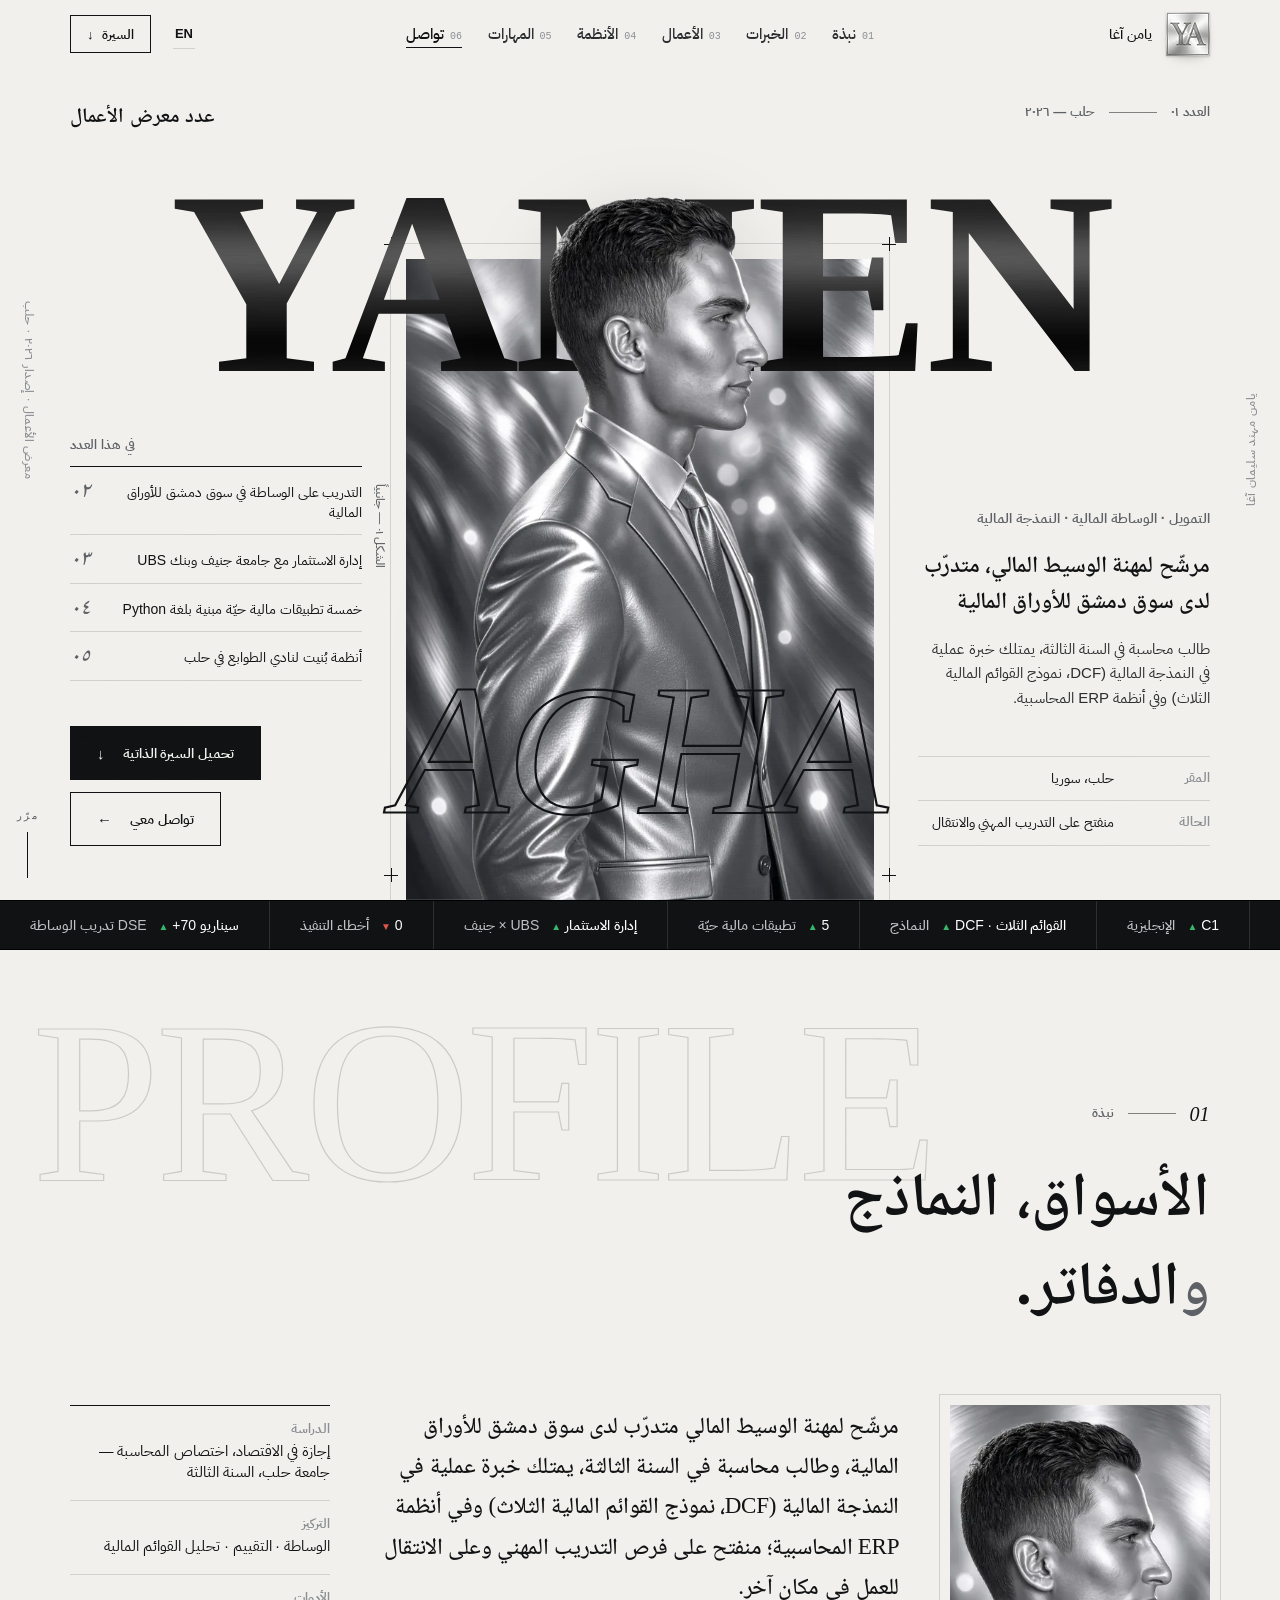
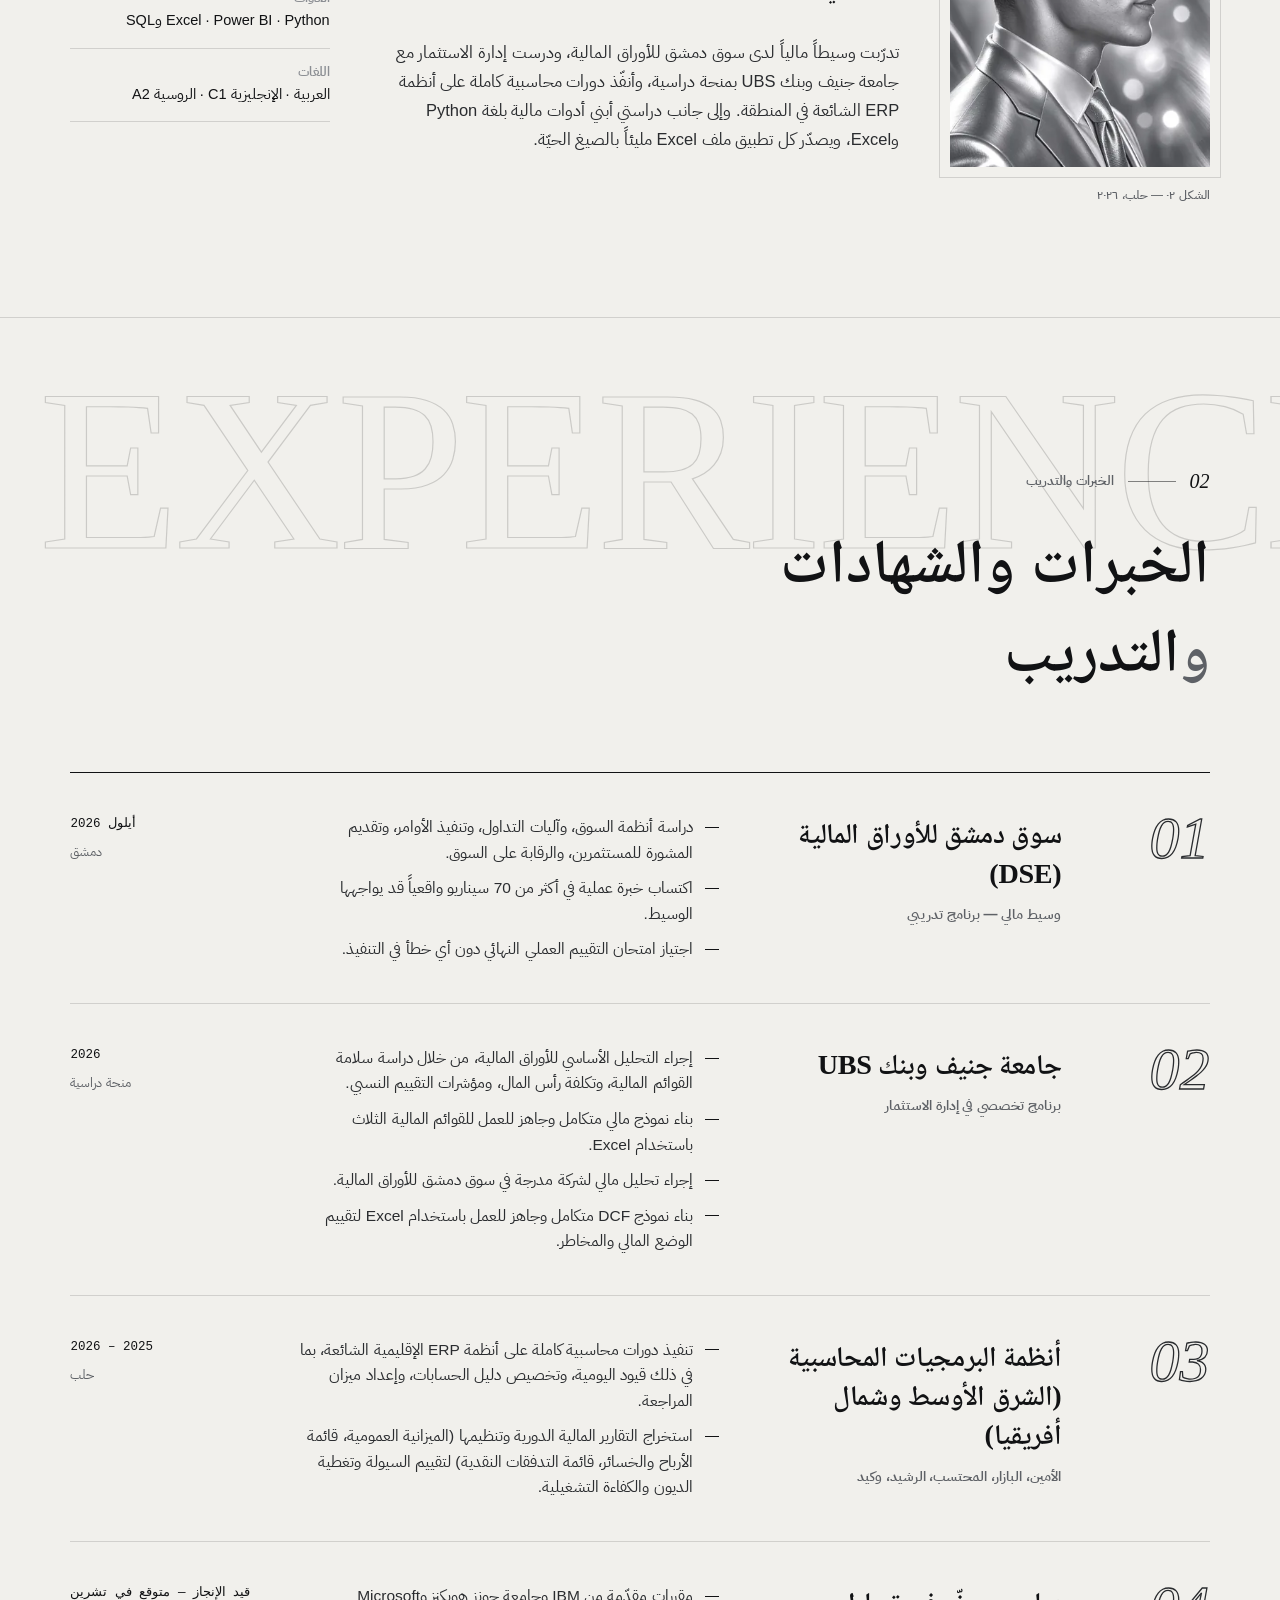
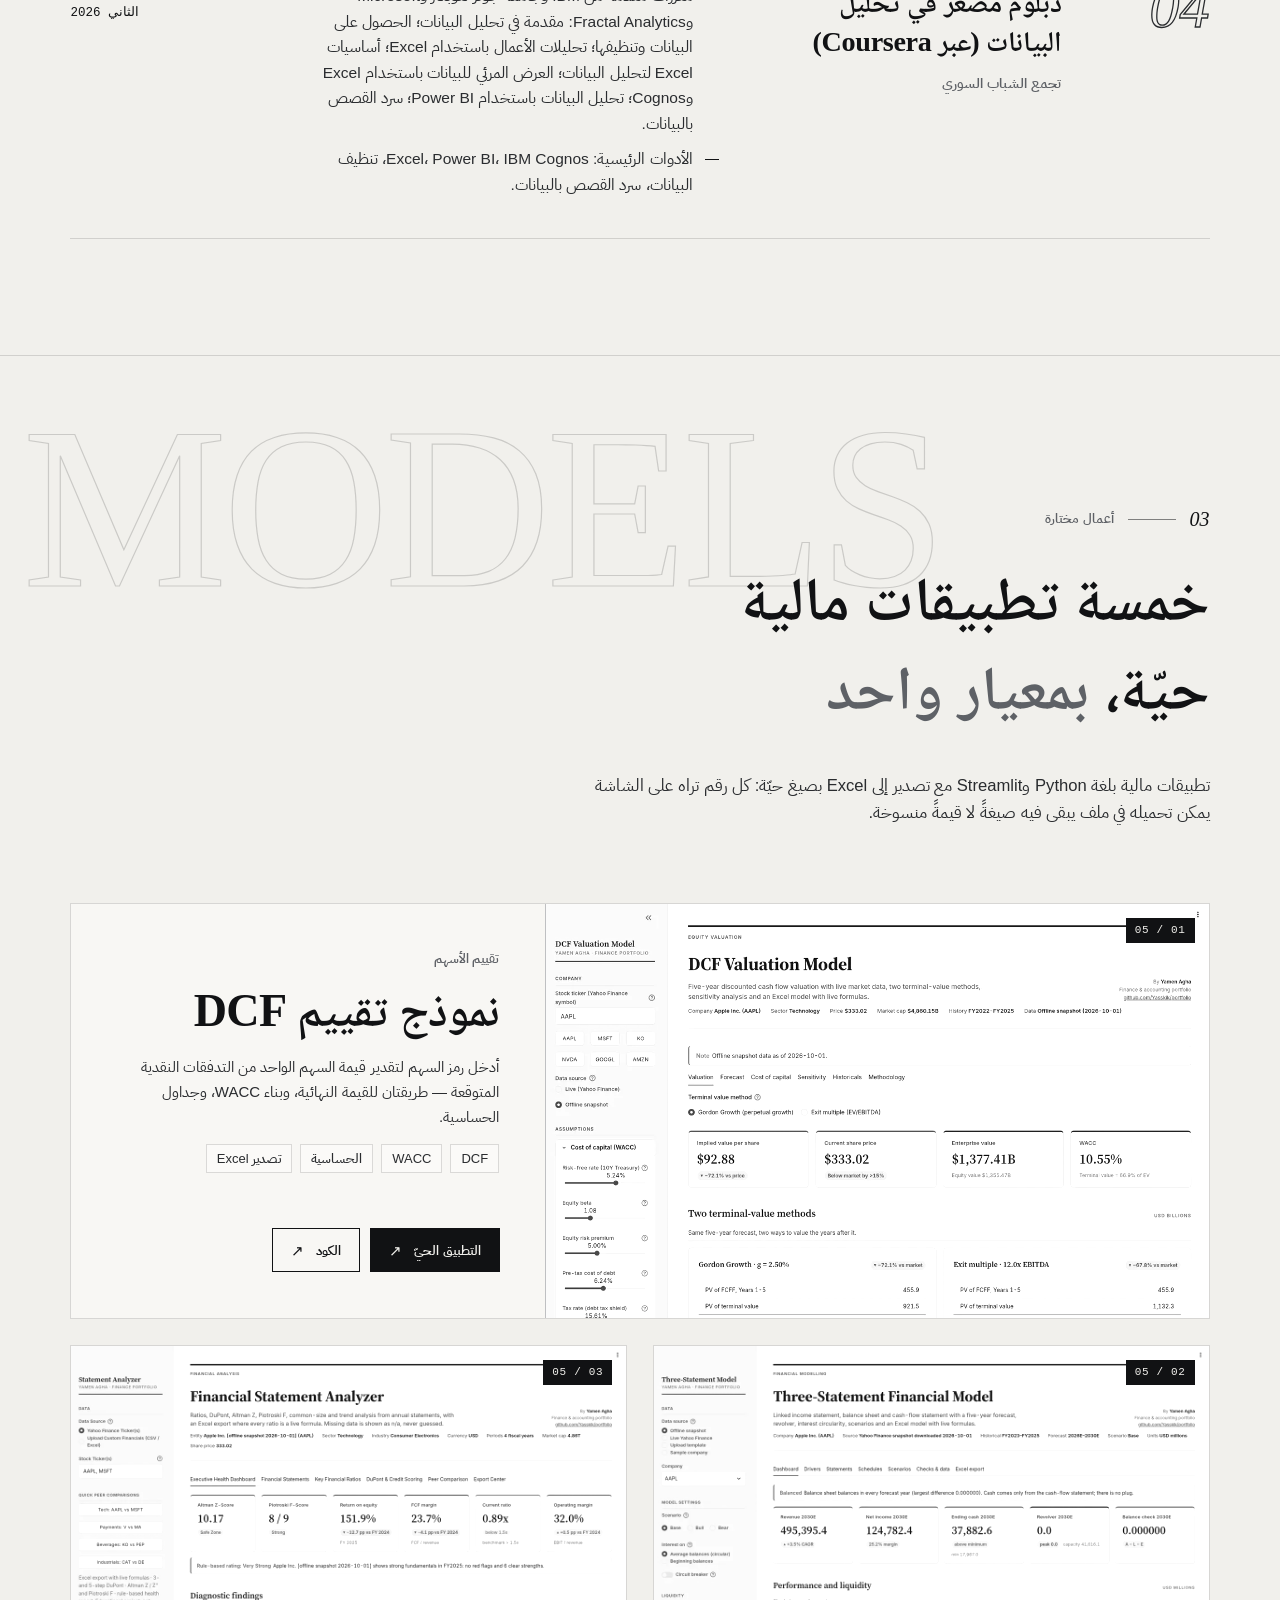
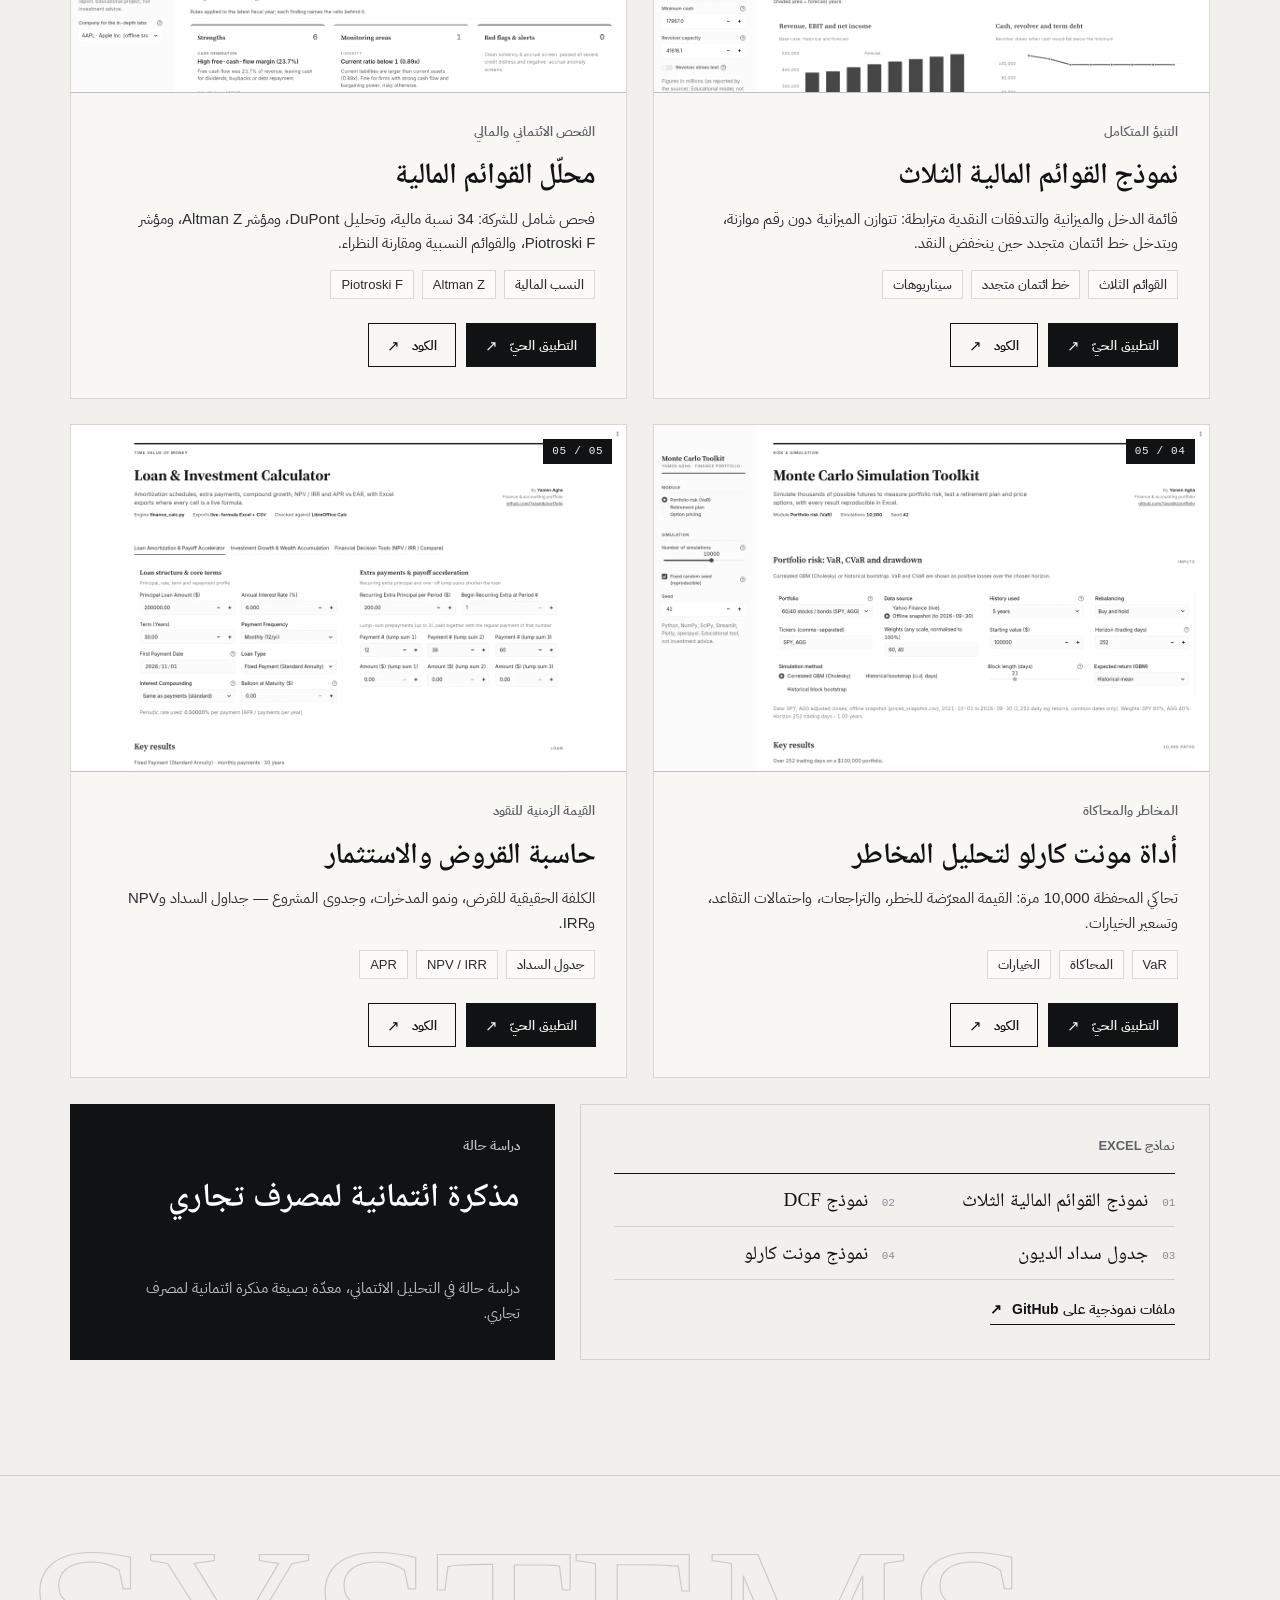
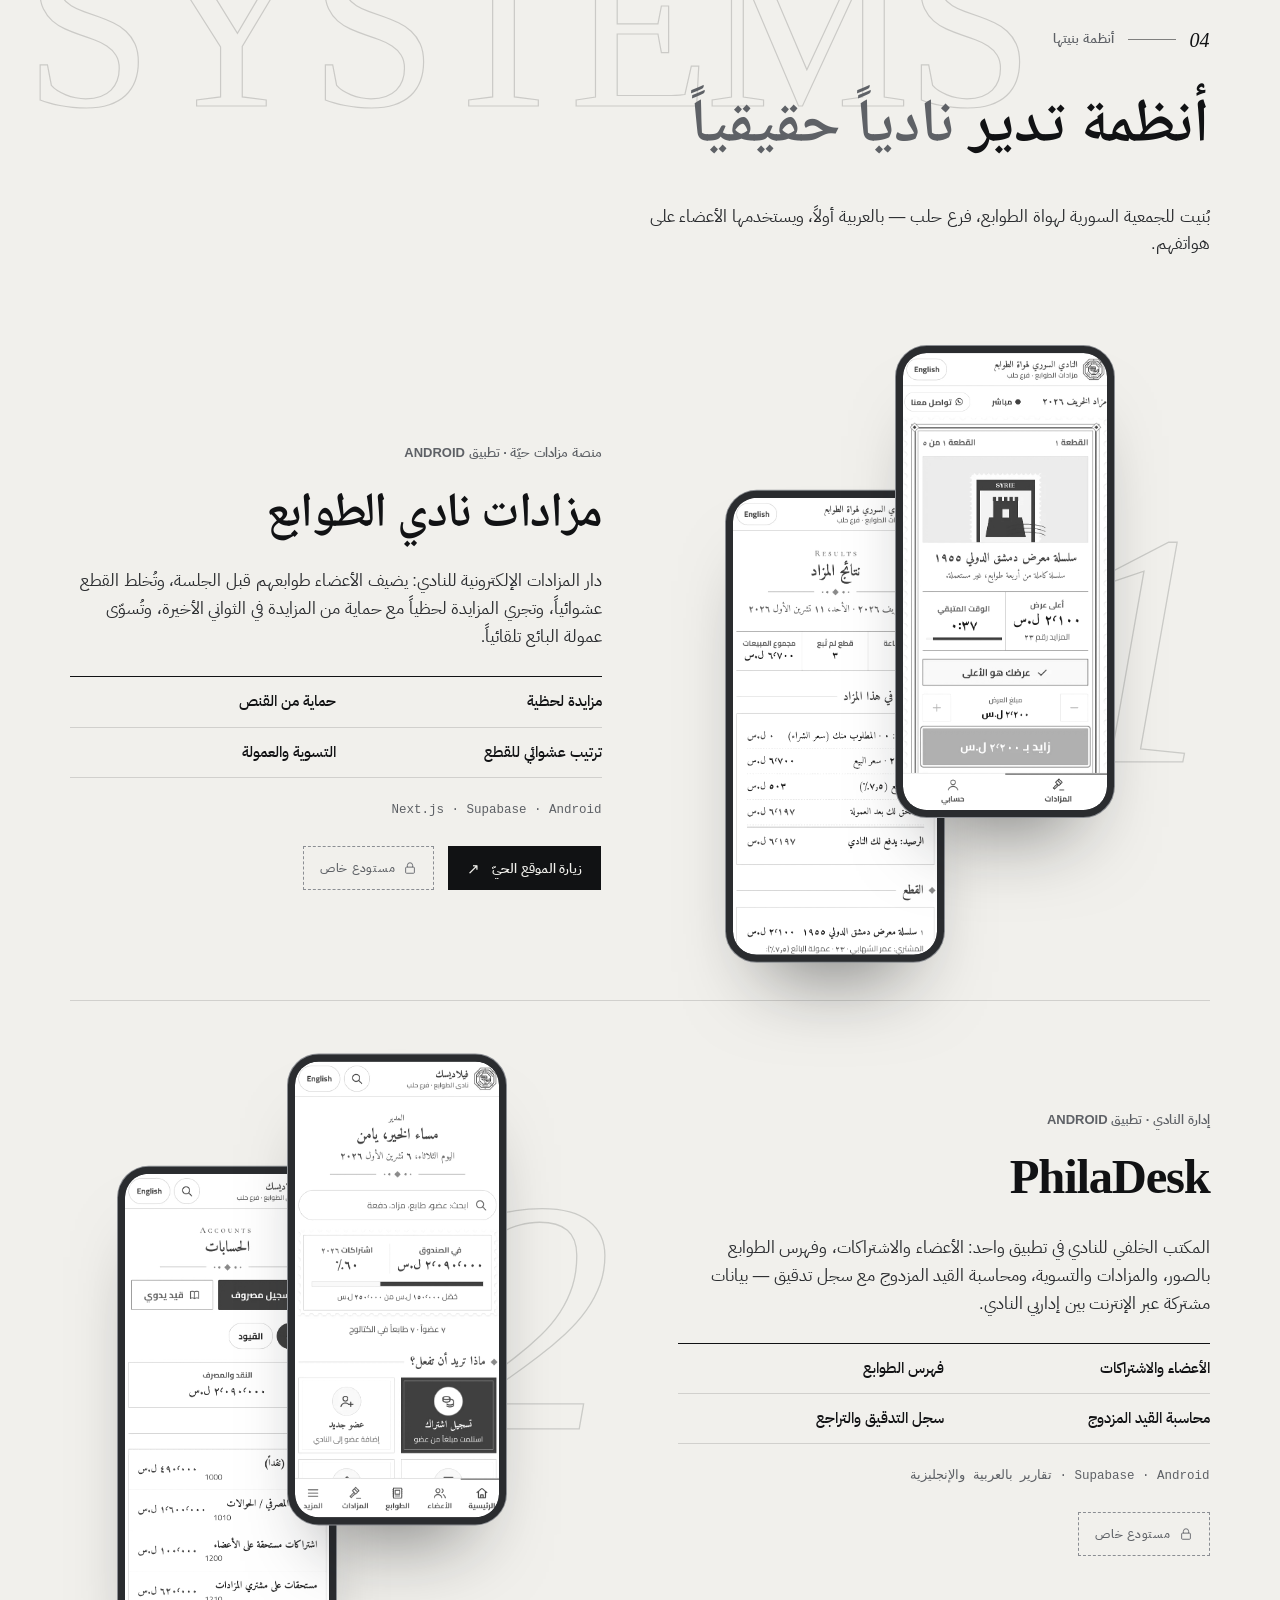
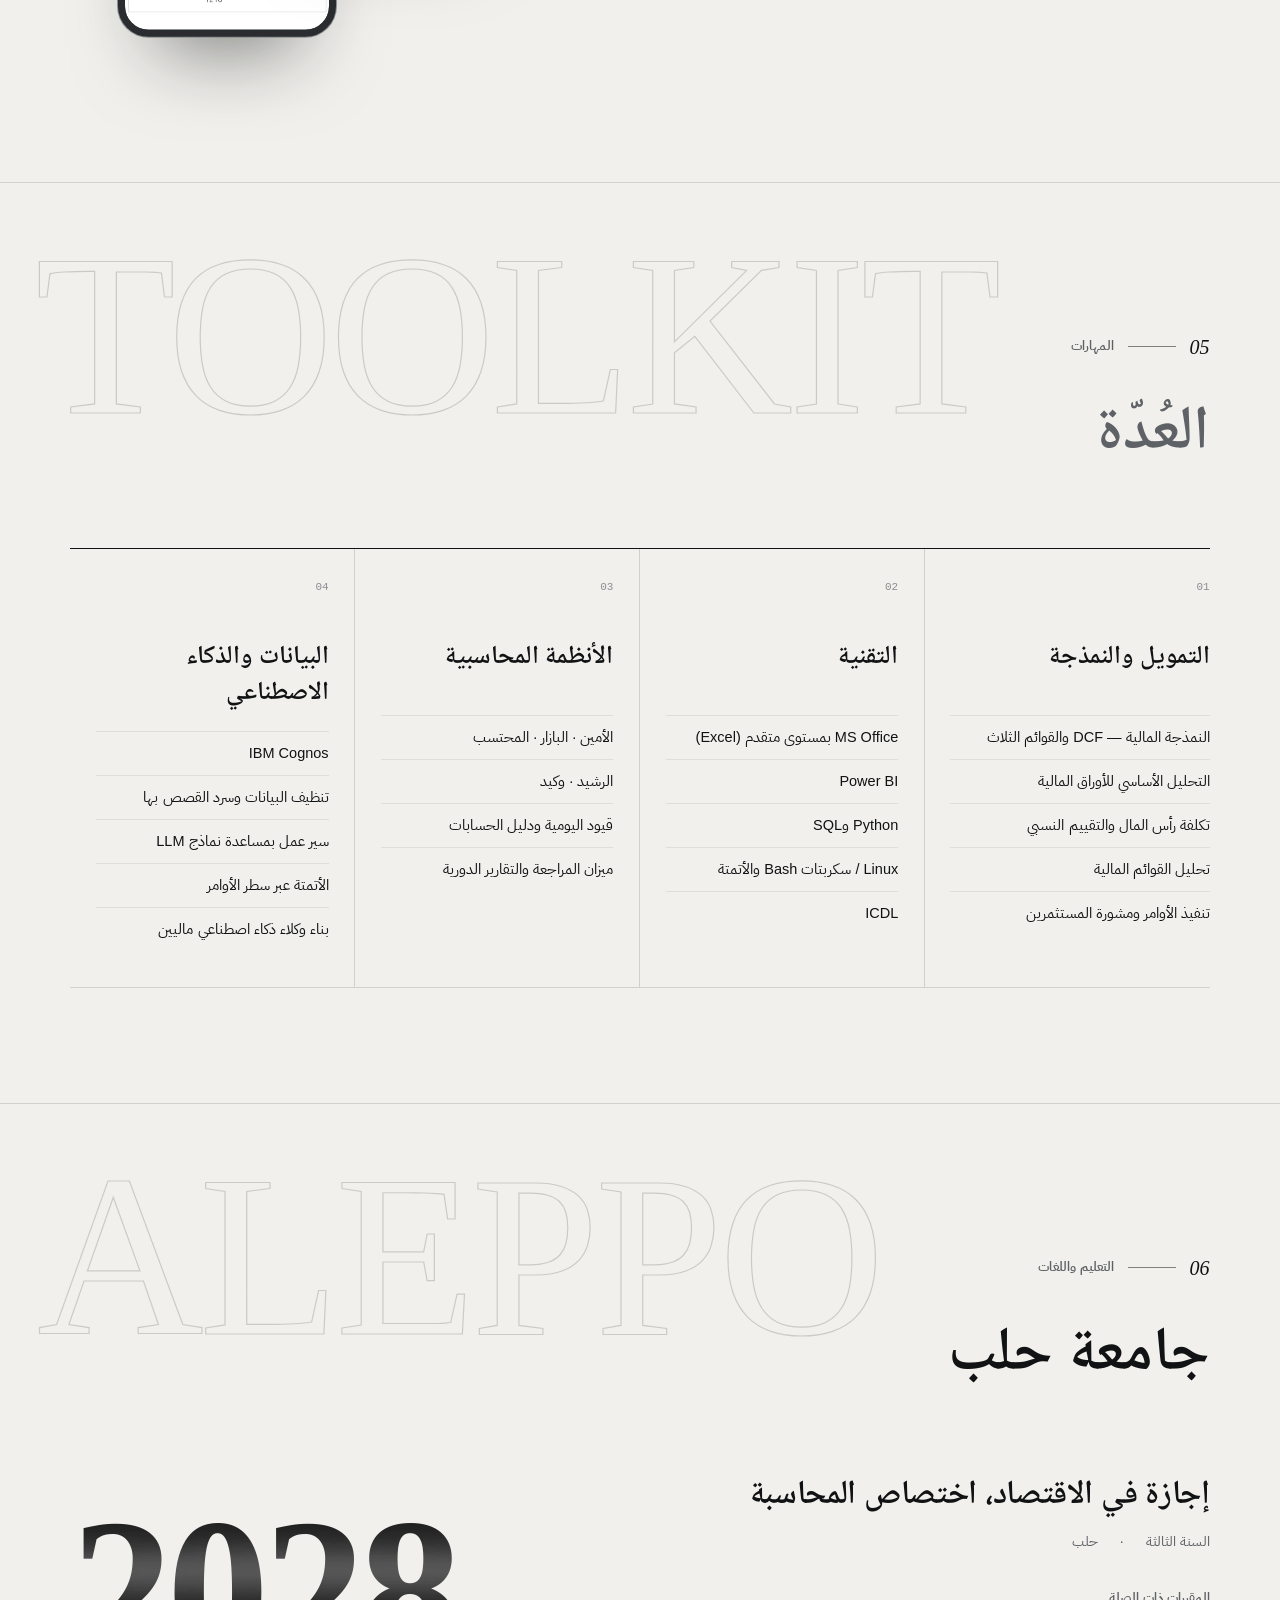
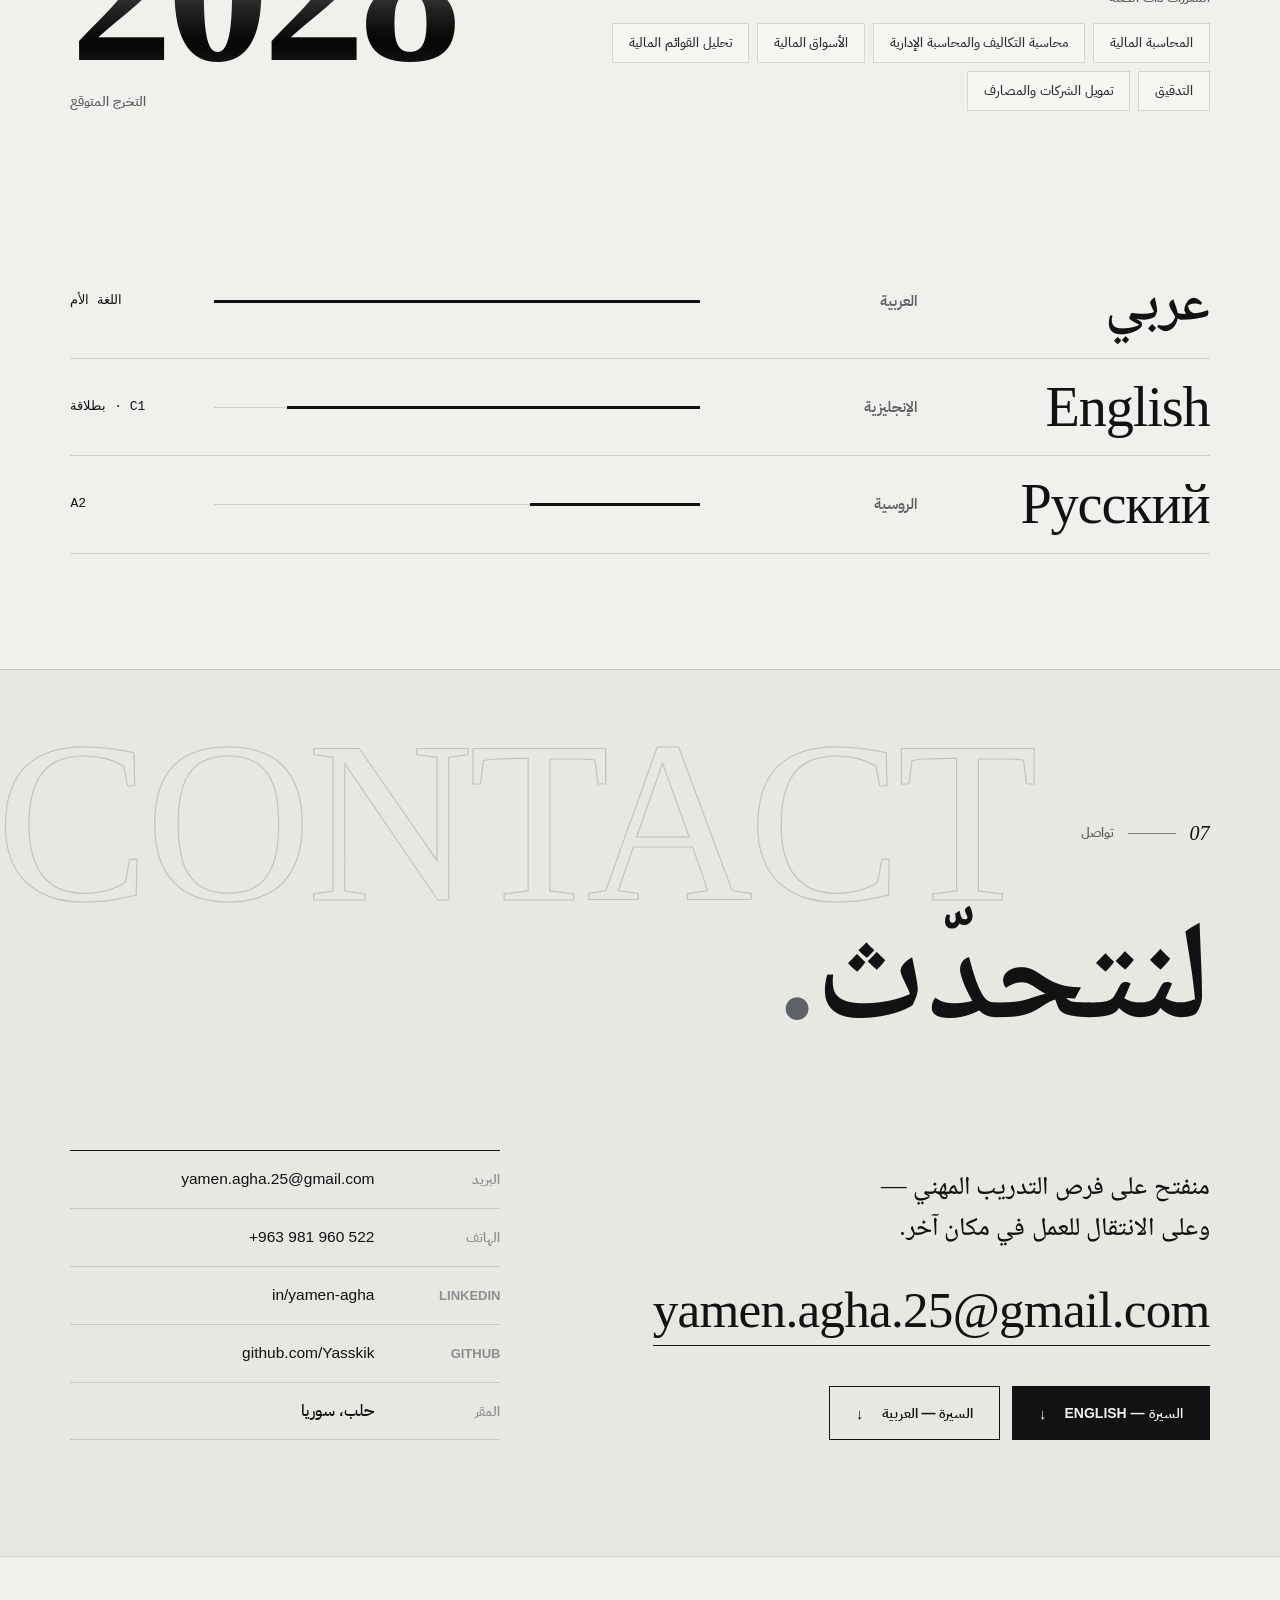
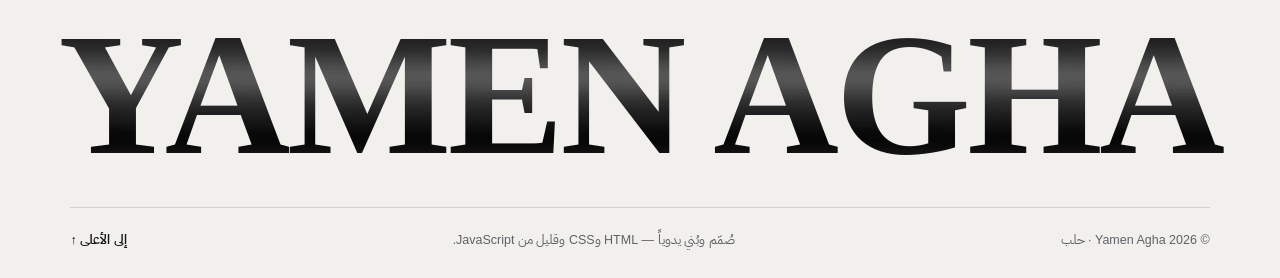
==== commit 694381f6: "Remove Holy Rosary from showcase (EN + AR)" ====
--- a/ar/index.html
+++ b/ar/index.html
@@ -376,10 +376,6 @@
       </div>
     </div>
   </article>
-  <div class="more reveal">
-    <p class="label">أعمال أخرى</p>
-    <ul><li><strong>المسبحة الوردية</strong><span>تطبيق Android — يعمل دون إنترنت، بالعربية والإنجليزية واللاتينية</span></li></ul>
-  </div>
 </section>
 
 <!-- ============ SKILLS ============ -->
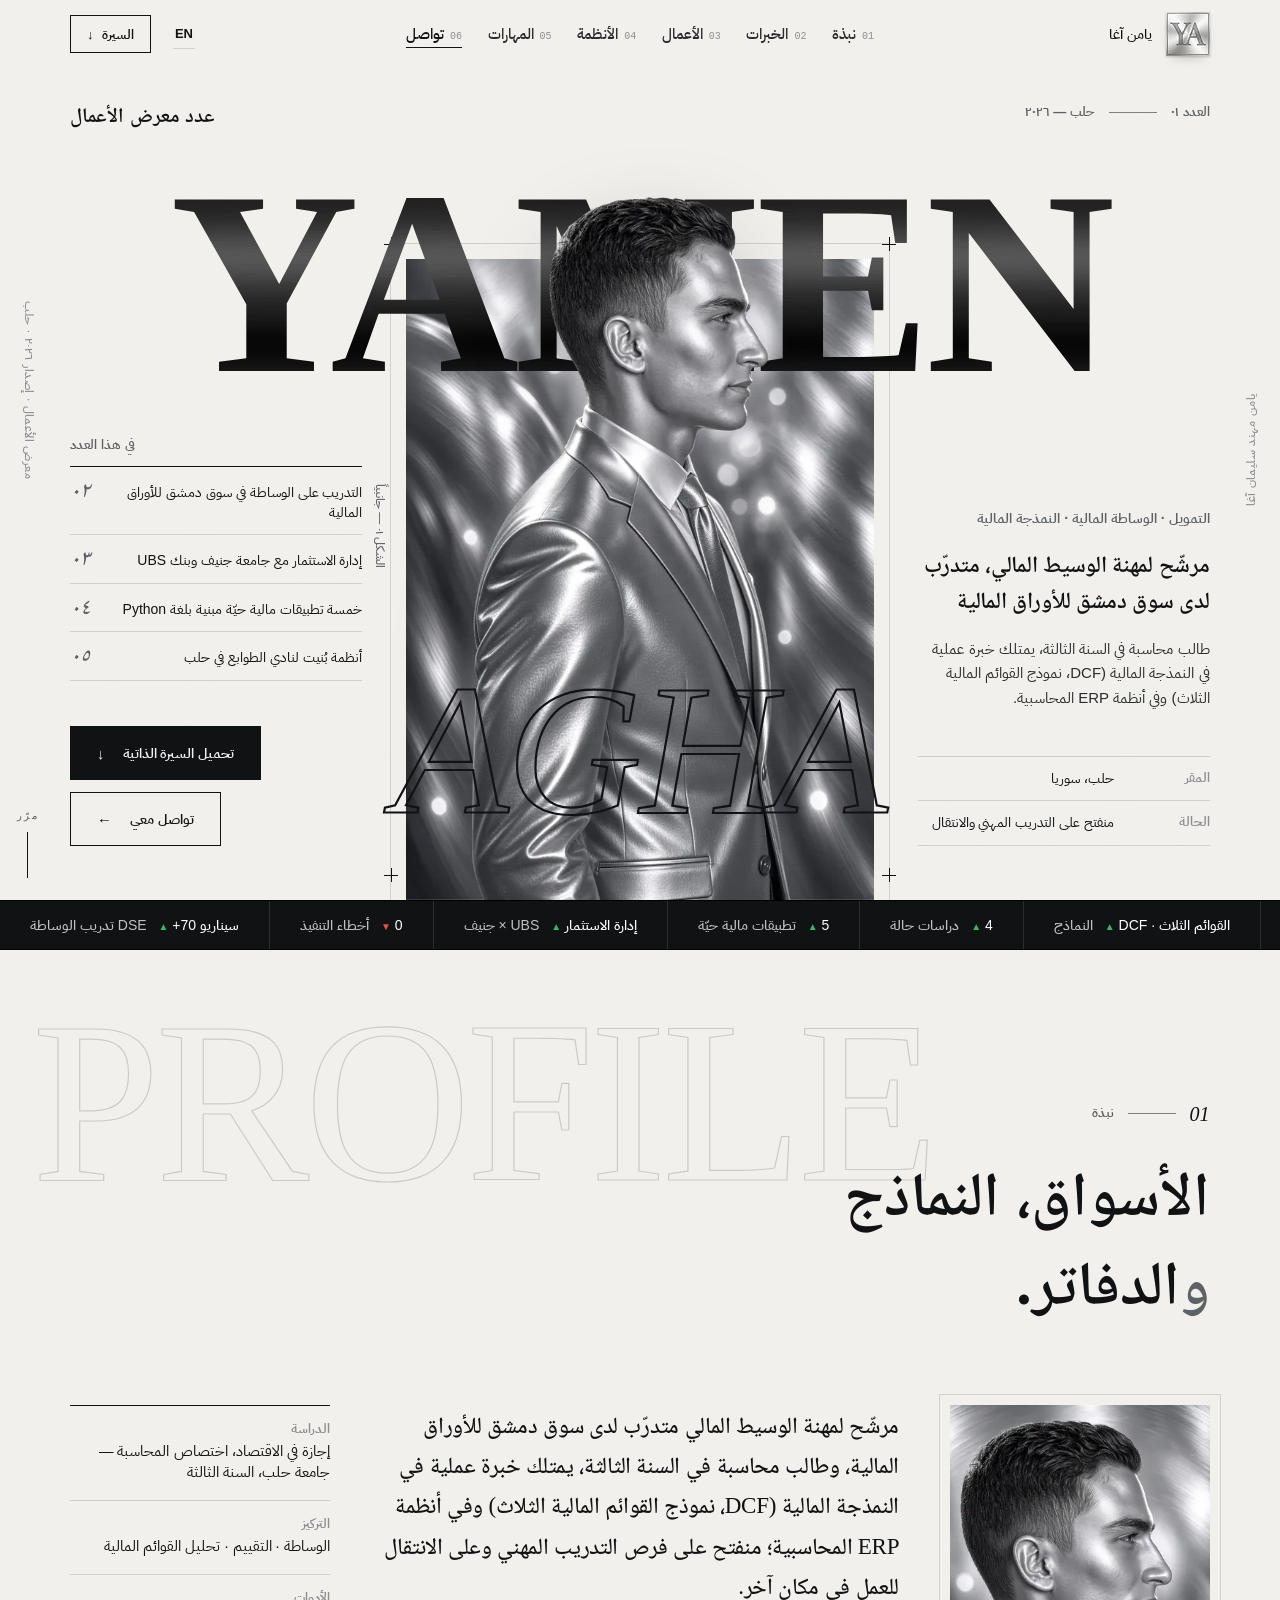
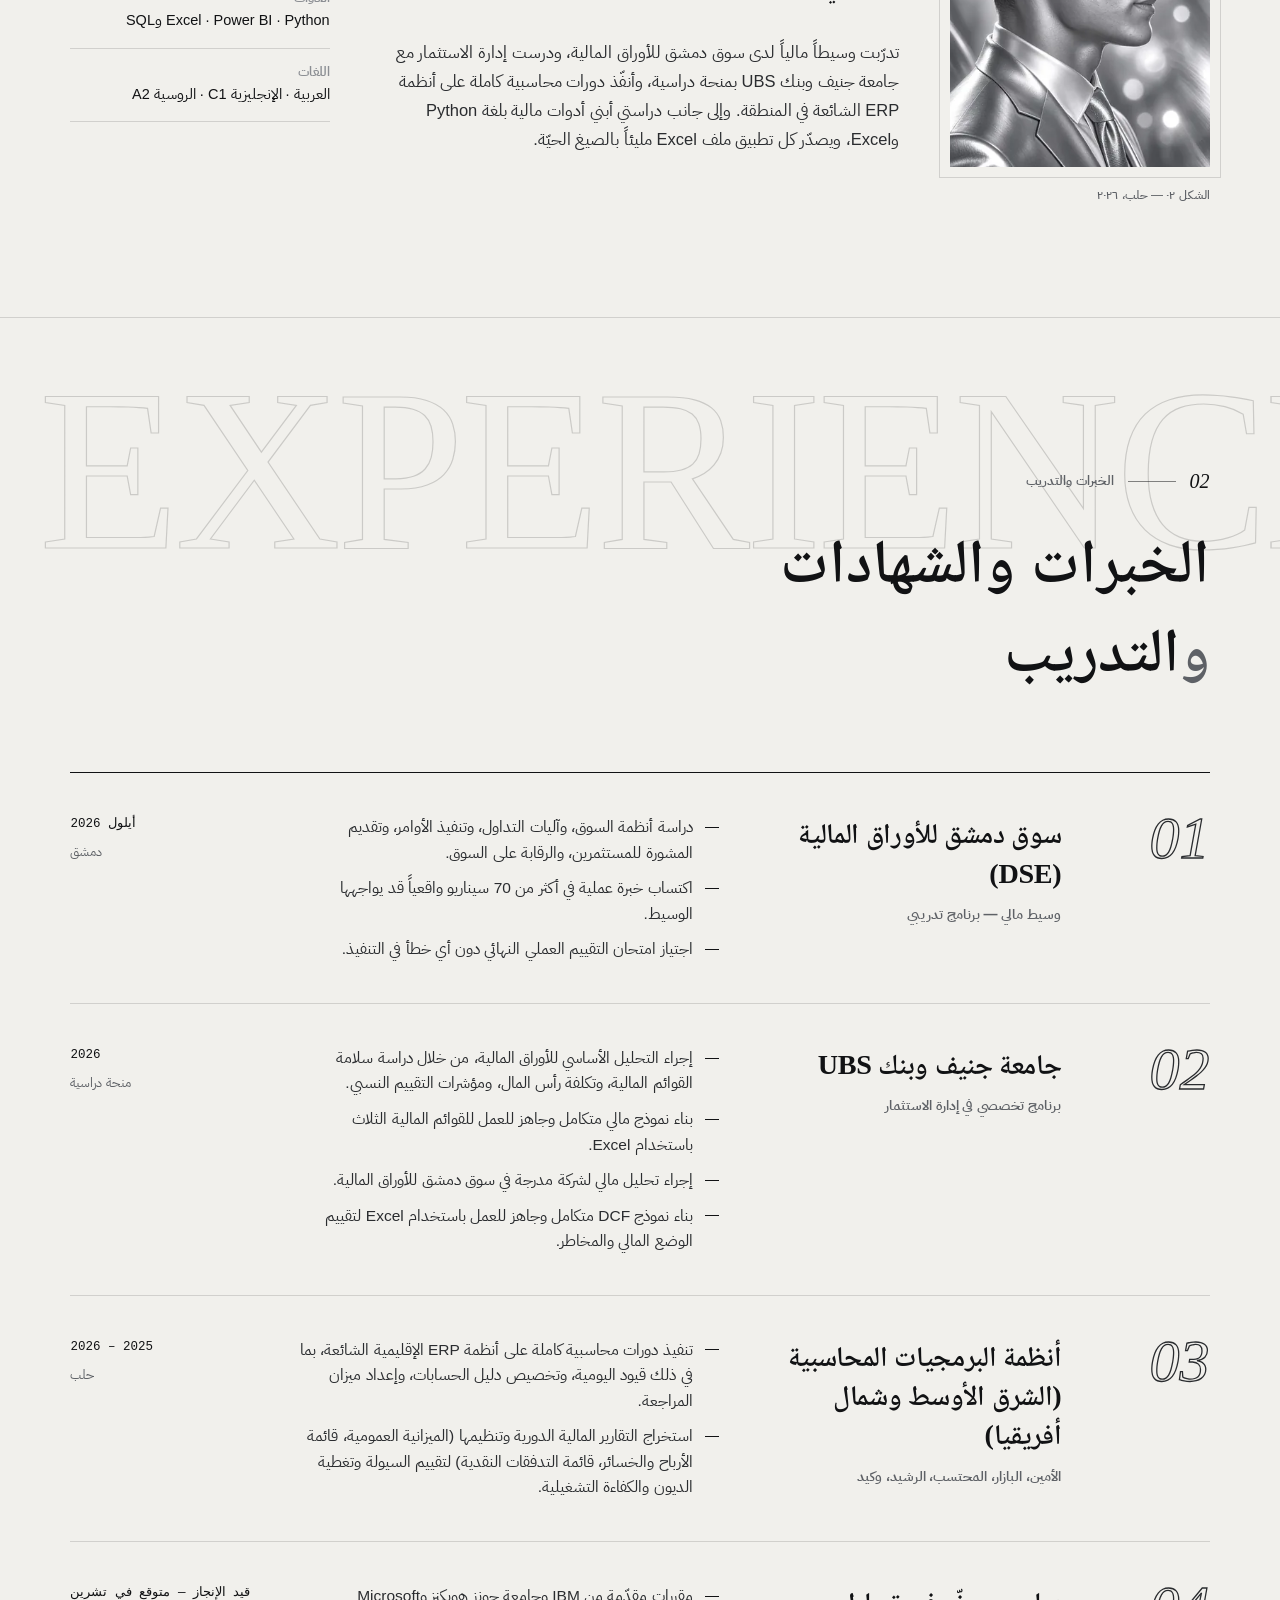
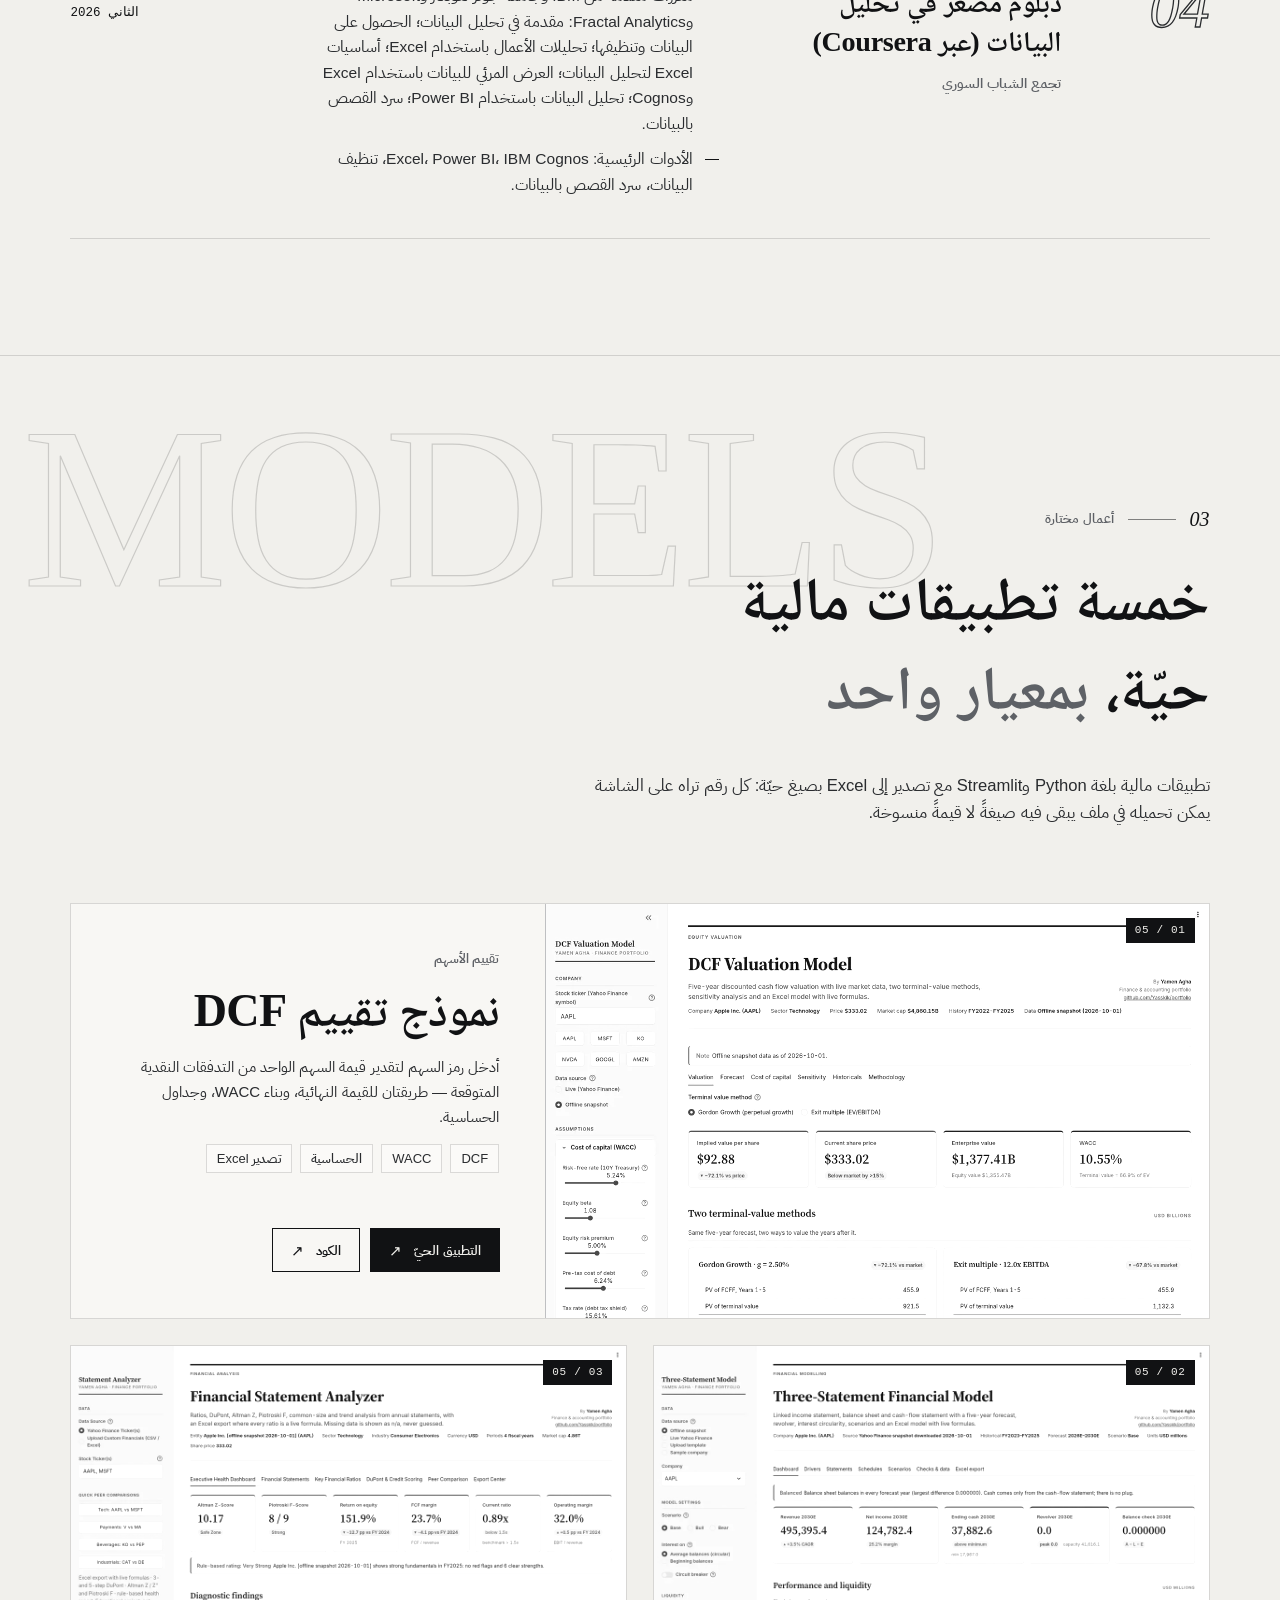
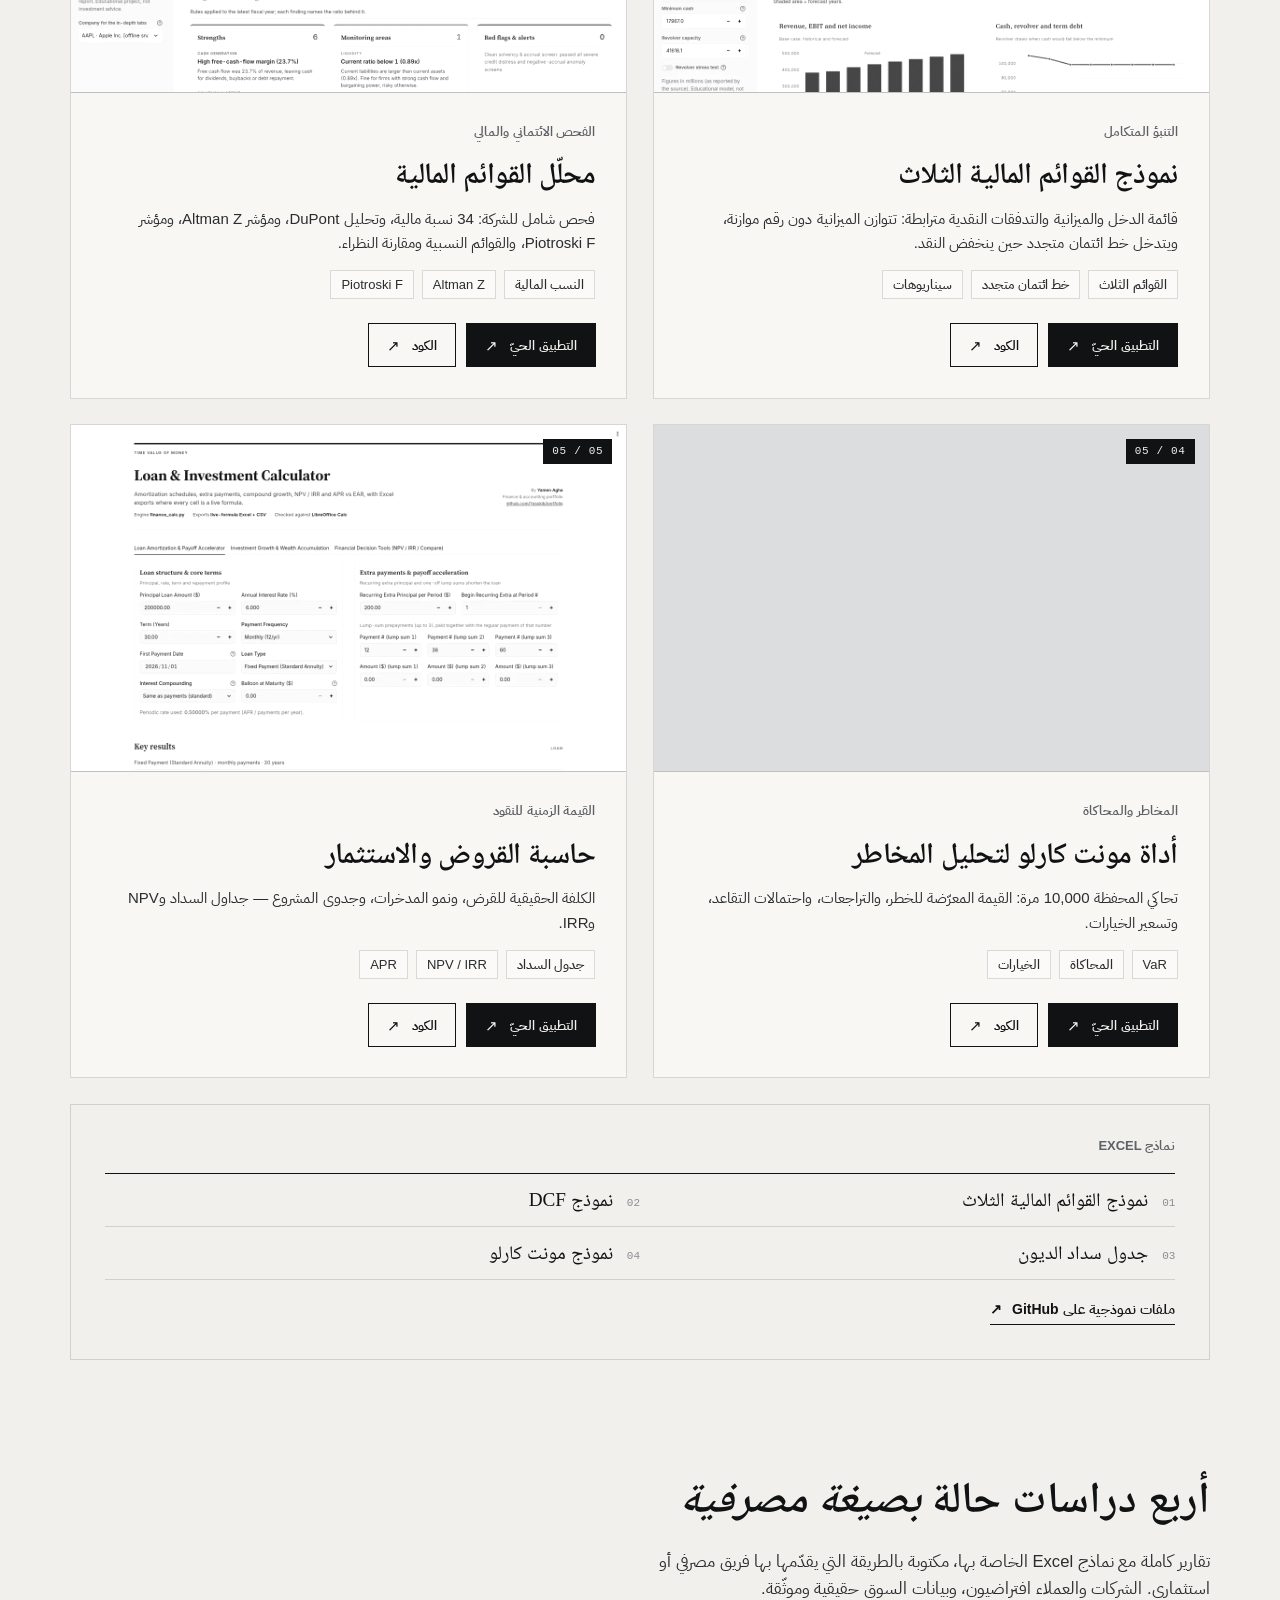
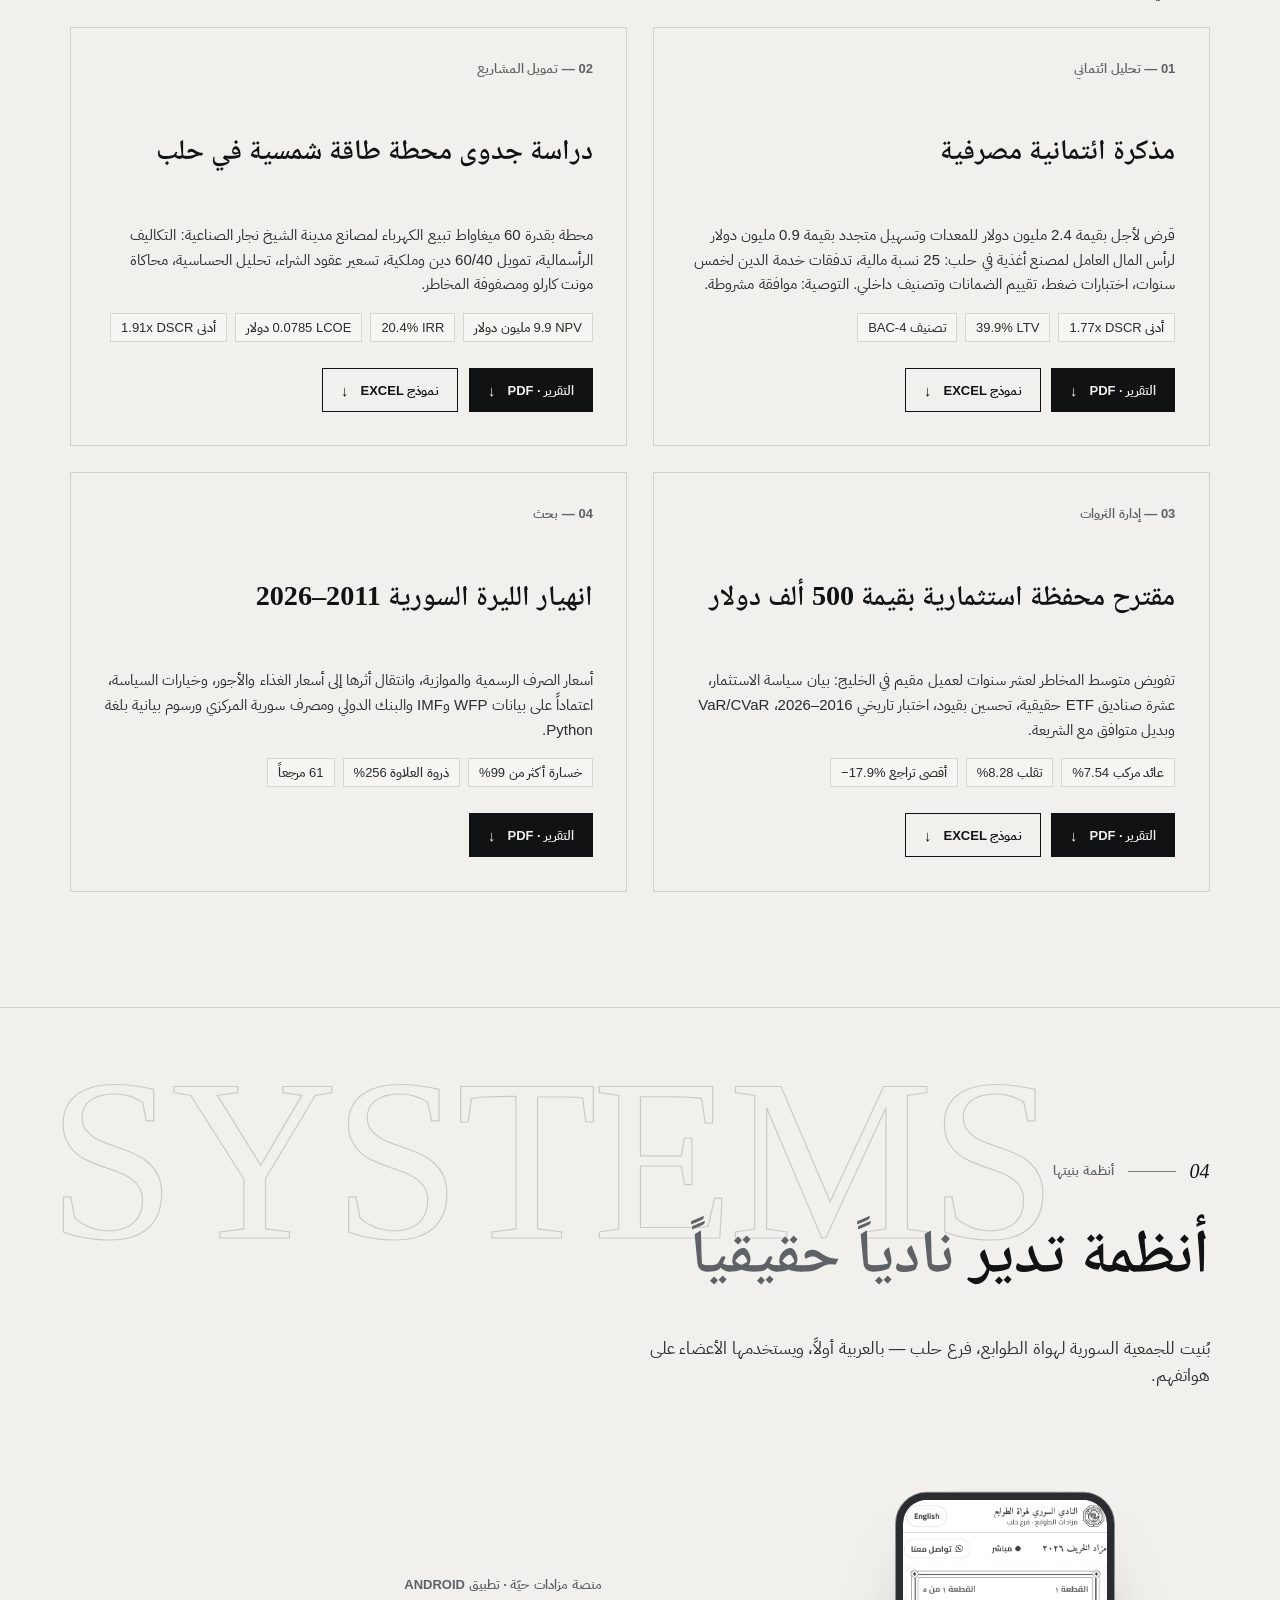
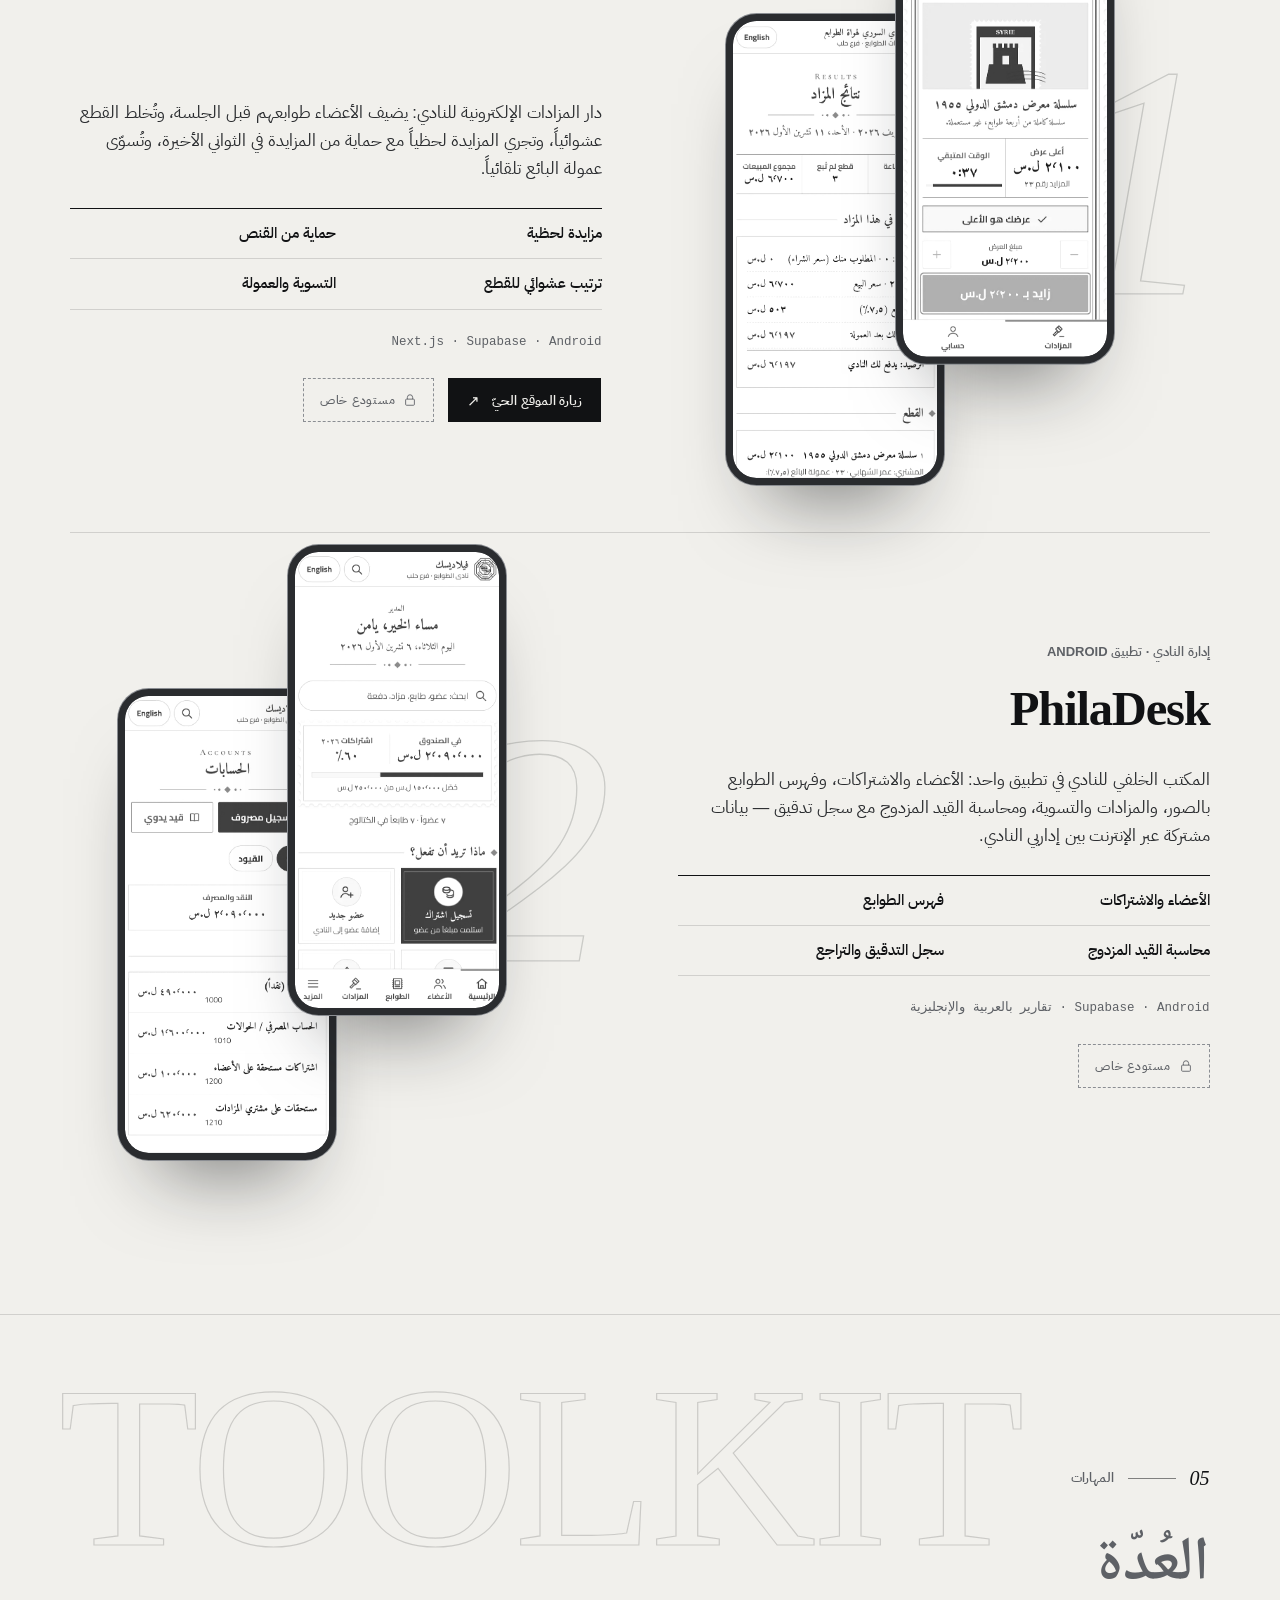
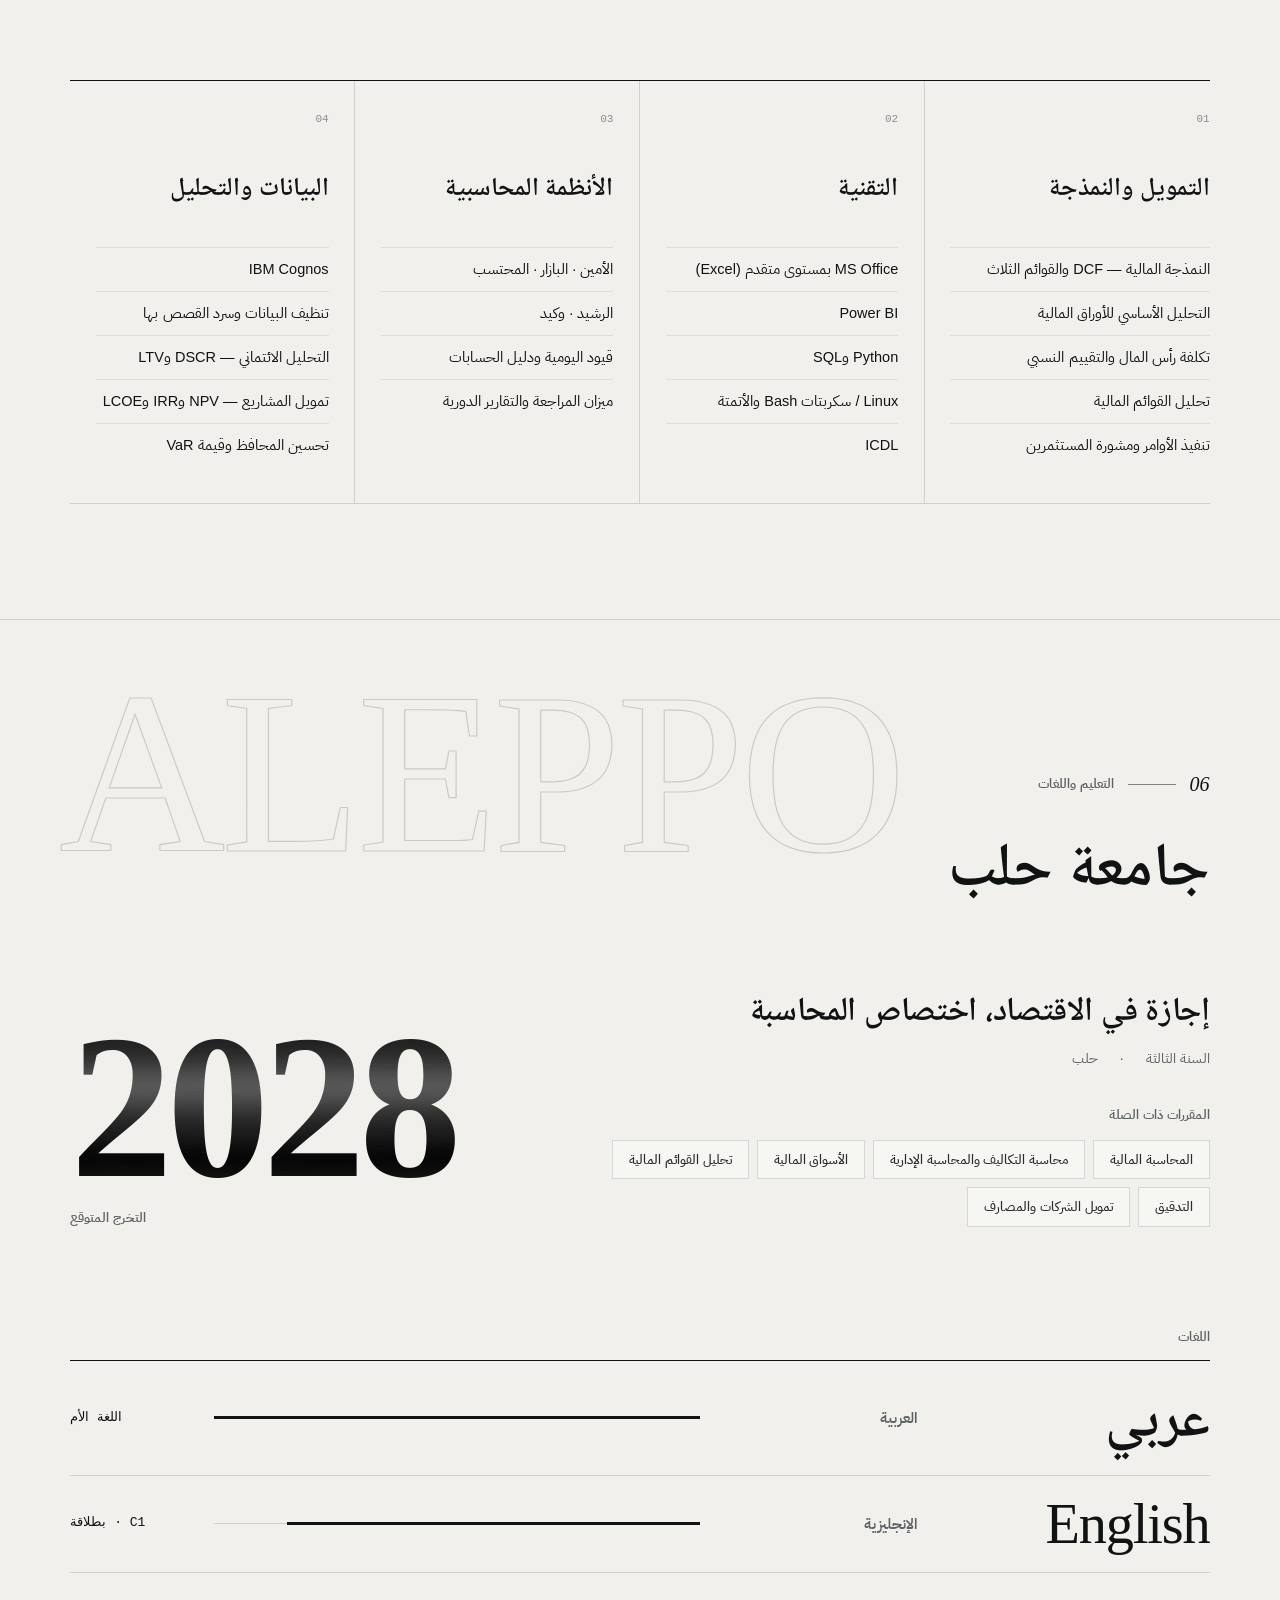
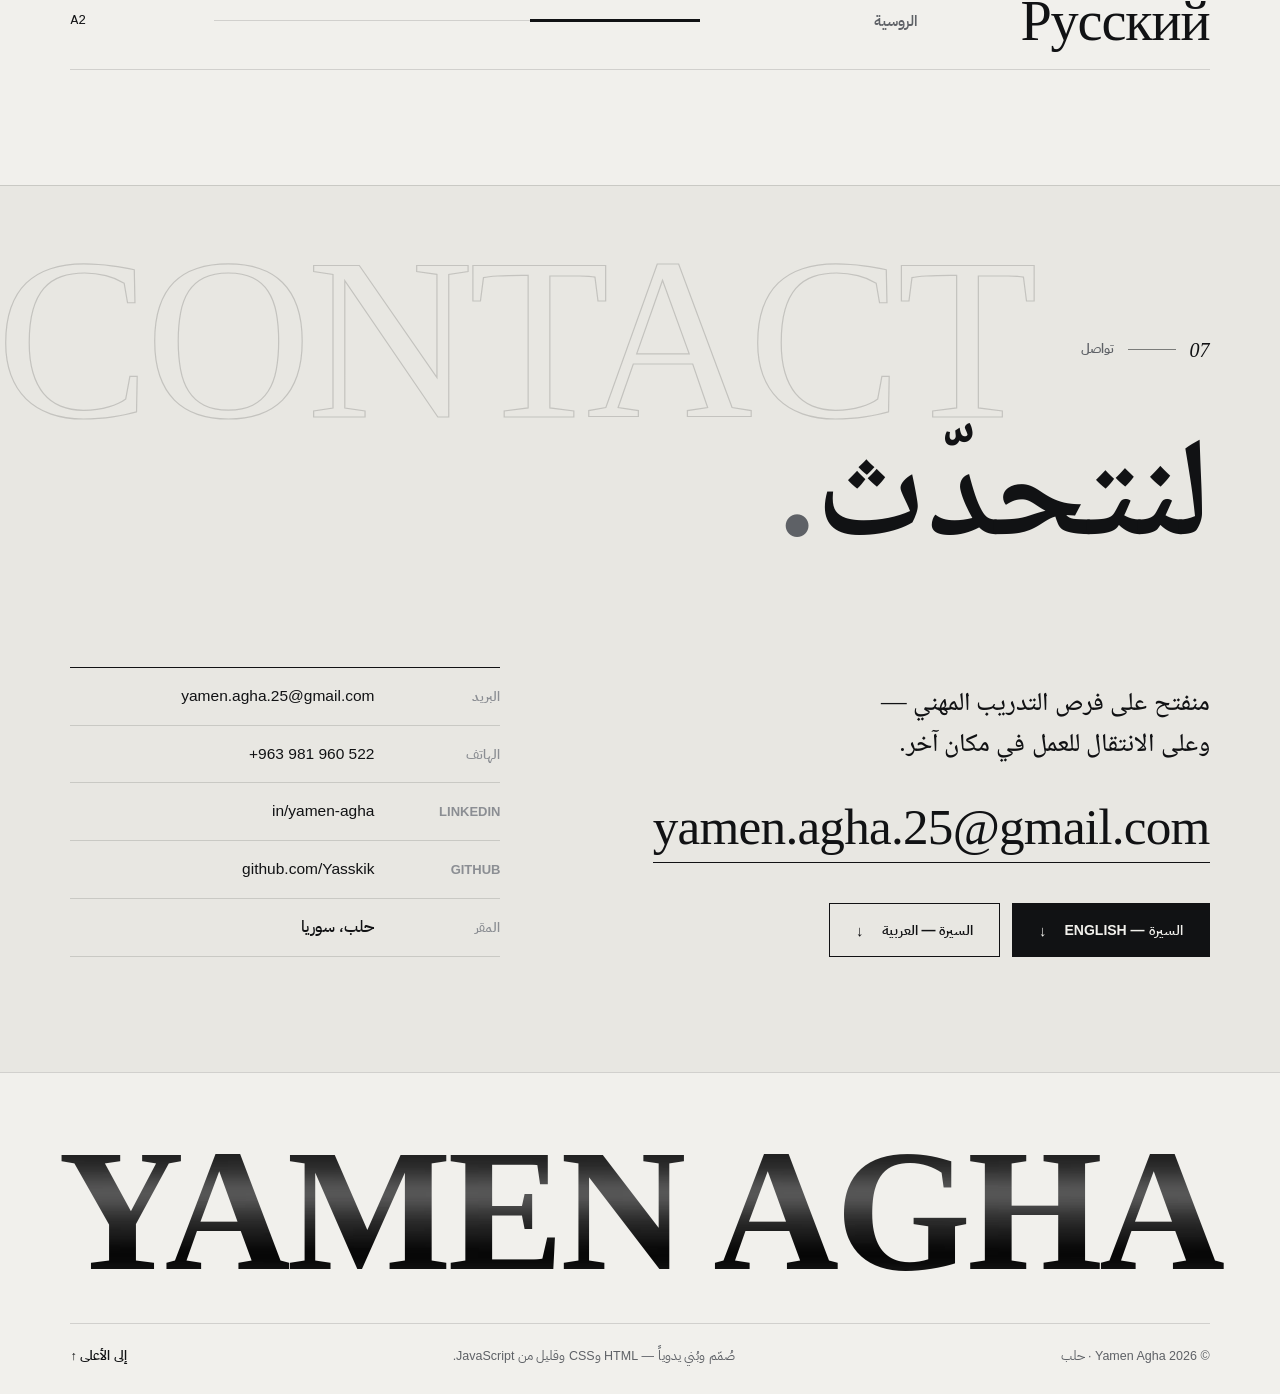
==== commit 6602e01d: "Add four case studies with report PDFs and models; refresh CVs" ====
--- a/ar/index.html
+++ b/ar/index.html
@@ -134,6 +134,7 @@
       <li><span class="ticker__k">أخطاء التنفيذ</span><span class="ticker__v ticker__v--down"><b aria-hidden="true">▼</b> 0</span></li>
       <li><span class="ticker__k">جنيف × UBS</span><span class="ticker__v ticker__v--up"><b aria-hidden="true">▲</b> إدارة الاستثمار</span></li>
       <li><span class="ticker__k">تطبيقات مالية حيّة</span><span class="ticker__v ticker__v--up"><b aria-hidden="true">▲</b> 5</span></li>
+      <li><span class="ticker__k">دراسات حالة</span><span class="ticker__v ticker__v--up"><b aria-hidden="true">▲</b> 4</span></li>
       <li><span class="ticker__k">النماذج</span><span class="ticker__v ticker__v--up"><b aria-hidden="true">▲</b> DCF · القوائم الثلاث</span></li>
       <li><span class="ticker__k">الإنجليزية</span><span class="ticker__v ticker__v--up"><b aria-hidden="true">▲</b> C1</span></li>
       <li><span class="ticker__k">الروسية</span><span class="ticker__v ticker__v--up"><b aria-hidden="true">▲</b> A2</span></li>
@@ -144,6 +145,7 @@
       <li><span class="ticker__k">أخطاء التنفيذ</span><span class="ticker__v ticker__v--down"><b aria-hidden="true">▼</b> 0</span></li>
       <li><span class="ticker__k">جنيف × UBS</span><span class="ticker__v ticker__v--up"><b aria-hidden="true">▲</b> إدارة الاستثمار</span></li>
       <li><span class="ticker__k">تطبيقات مالية حيّة</span><span class="ticker__v ticker__v--up"><b aria-hidden="true">▲</b> 5</span></li>
+      <li><span class="ticker__k">دراسات حالة</span><span class="ticker__v ticker__v--up"><b aria-hidden="true">▲</b> 4</span></li>
       <li><span class="ticker__k">النماذج</span><span class="ticker__v ticker__v--up"><b aria-hidden="true">▲</b> DCF · القوائم الثلاث</span></li>
       <li><span class="ticker__k">الإنجليزية</span><span class="ticker__v ticker__v--up"><b aria-hidden="true">▲</b> C1</span></li>
       <li><span class="ticker__k">الروسية</span><span class="ticker__v ticker__v--up"><b aria-hidden="true">▲</b> A2</span></li>
@@ -325,10 +327,48 @@
 <li><span class="num">01</span>نموذج القوائم المالية الثلاث</li><li><span class="num">02</span>نموذج DCF</li><li><span class="num">03</span>جدول سداد الديون</li><li><span class="num">04</span>نموذج مونت كارلو</li>      </ol>
       <a class="link-arrow" href="https://github.com/Yasskik/portfolio/tree/main/finance" target="_blank" rel="noopener">ملفات نموذجية على GitHub <span aria-hidden="true">↗</span></a>
     </div>
-    <div class="extra extra--memo reveal" data-sheen>
-      <p class="label">دراسة حالة</p>
-      <h3 class="extra__title">مذكرة ائتمانية لمصرف تجاري</h3>
-      <p>دراسة حالة في التحليل الائتماني، معدّة بصيغة مذكرة ائتمانية لمصرف تجاري.</p>
+  </div>
+  <div class="cases" id="case-studies">
+    <p class="label reveal">دراسات حالة</p>
+    <h3 class="cases__title reveal">أربع دراسات حالة <em>بصيغة مصرفية</em></h3>
+    <p class="sec-intro reveal">تقارير كاملة مع نماذج Excel الخاصة بها، مكتوبة بالطريقة التي يقدّمها بها فريق مصرفي أو استثماري. الشركات والعملاء افتراضيون، وبيانات السوق حقيقية وموثّقة.</p>
+    <div class="cases__grid">
+      <article class="case reveal" data-sheen>
+        <p class="label">01 — تحليل ائتماني</p>
+        <h4 class="case__title">مذكرة ائتمانية مصرفية</h4>
+        <p class="case__text">قرض لأجل بقيمة 2.4 مليون دولار للمعدات وتسهيل متجدد بقيمة 0.9 مليون دولار لرأس المال العامل لمصنع أغذية في حلب: 25 نسبة مالية، تدفقات خدمة الدين لخمس سنوات، اختبارات ضغط، تقييم الضمانات وتصنيف داخلي. التوصية: موافقة مشروطة.</p>
+        <ul class="tags"><li>أدنى DSCR ‏1.77x</li><li>LTV ‏39.9%</li><li>تصنيف BAC-4</li></ul>
+        <div class="app__links">
+          <a class="btn btn--solid btn--sm" href="../case-studies/Bank_Credit_Memo_Yamen_Agha.pdf" target="_blank" rel="noopener" data-magnetic><span>التقرير · PDF</span><b aria-hidden="true">↓</b><span class="sr-only"> — مذكرة ائتمانية مصرفية, 14 صفحة</span></a>
+<a class="btn btn--line btn--sm" href="../case-studies/Bank_Credit_Memo_Model.xlsx" download data-magnetic><span>نموذج Excel</span><b aria-hidden="true">↓</b><span class="sr-only"> — مذكرة ائتمانية مصرفية</span></a>        </div>
+      </article>
+      <article class="case reveal" data-sheen>
+        <p class="label">02 — تمويل المشاريع</p>
+        <h4 class="case__title">دراسة جدوى محطة طاقة شمسية في حلب</h4>
+        <p class="case__text">محطة بقدرة 60 ميغاواط تبيع الكهرباء لمصانع مدينة الشيخ نجار الصناعية: التكاليف الرأسمالية، تمويل 60/40 دين وملكية، تسعير عقود الشراء، تحليل الحساسية، محاكاة مونت كارلو ومصفوفة المخاطر.</p>
+        <ul class="tags"><li>NPV ‏9.9 مليون دولار</li><li>IRR ‏20.4%</li><li>LCOE ‏0.0785 دولار</li><li>أدنى DSCR ‏1.91x</li></ul>
+        <div class="app__links">
+          <a class="btn btn--solid btn--sm" href="../case-studies/Aleppo_Solar_Feasibility_Study_Yamen_Agha.pdf" target="_blank" rel="noopener" data-magnetic><span>التقرير · PDF</span><b aria-hidden="true">↓</b><span class="sr-only"> — دراسة جدوى محطة طاقة شمسية في حلب, 36 صفحة</span></a>
+<a class="btn btn--line btn--sm" href="../case-studies/Aleppo_Solar_Financial_Model.xlsx" download data-magnetic><span>نموذج Excel</span><b aria-hidden="true">↓</b><span class="sr-only"> — دراسة جدوى محطة طاقة شمسية في حلب</span></a>        </div>
+      </article>
+      <article class="case reveal" data-sheen>
+        <p class="label">03 — إدارة الثروات</p>
+        <h4 class="case__title">مقترح محفظة استثمارية بقيمة 500 ألف دولار</h4>
+        <p class="case__text">تفويض متوسط المخاطر لعشر سنوات لعميل مقيم في الخليج: بيان سياسة الاستثمار، عشرة صناديق ETF حقيقية، تحسين بقيود، اختبار تاريخي 2016–2026، VaR/CVaR وبديل متوافق مع الشريعة.</p>
+        <ul class="tags"><li>عائد مركب 7.54%</li><li>تقلب 8.28%</li><li>أقصى تراجع ‎−17.9%‎</li></ul>
+        <div class="app__links">
+          <a class="btn btn--solid btn--sm" href="../case-studies/Portfolio_Proposal_USD500k_Yamen_Agha.pdf" target="_blank" rel="noopener" data-magnetic><span>التقرير · PDF</span><b aria-hidden="true">↓</b><span class="sr-only"> — مقترح محفظة استثمارية بقيمة 500 ألف دولار, 24 صفحة</span></a>
+<a class="btn btn--line btn--sm" href="../case-studies/Portfolio_Proposal_Model.xlsx" download data-magnetic><span>نموذج Excel</span><b aria-hidden="true">↓</b><span class="sr-only"> — مقترح محفظة استثمارية بقيمة 500 ألف دولار</span></a>        </div>
+      </article>
+      <article class="case reveal" data-sheen>
+        <p class="label">04 — بحث</p>
+        <h4 class="case__title">انهيار الليرة السورية 2011–2026</h4>
+        <p class="case__text">أسعار الصرف الرسمية والموازية، وانتقال أثرها إلى أسعار الغذاء والأجور، وخيارات السياسة، اعتماداً على بيانات WFP وIMF والبنك الدولي ومصرف سورية المركزي ورسوم بيانية بلغة Python.</p>
+        <ul class="tags"><li>خسارة أكثر من 99%</li><li>ذروة العلاوة 256%</li><li>61 مرجعاً</li></ul>
+        <div class="app__links">
+          <a class="btn btn--solid btn--sm" href="../case-studies/Syrian_Pound_Collapse_Research_Yamen_Agha.pdf" target="_blank" rel="noopener" data-magnetic><span>التقرير · PDF</span><b aria-hidden="true">↓</b><span class="sr-only"> — انهيار الليرة السورية 2011–2026, 65 صفحة</span></a>
+        </div>
+      </article>
     </div>
   </div>
 </section>
@@ -404,8 +444,8 @@
     </div>
     <div class="skill reveal" data-sheen>
       <p class="skill__no mono">04</p>
-      <h3 class="skill__title">البيانات والذكاء الاصطناعي</h3>
-      <ul><li>IBM Cognos</li><li>تنظيف البيانات وسرد القصص بها</li><li>سير عمل بمساعدة نماذج LLM</li><li>الأتمتة عبر سطر الأوامر</li><li>بناء وكلاء ذكاء اصطناعي ماليين</li></ul>
+      <h3 class="skill__title">البيانات والتحليل</h3>
+      <ul><li>IBM Cognos</li><li>تنظيف البيانات وسرد القصص بها</li><li>التحليل الائتماني — DSCR وLTV</li><li>تمويل المشاريع — NPV وIRR وLCOE</li><li>تحسين المحافظ وقيمة VaR</li></ul>
     </div>
   </div>
 </section>
--- a/assets/css/style.css
+++ b/assets/css/style.css
@@ -338,6 +338,19 @@
 .extra__list li:nth-child(odd) { padding-inline-end: 18px; }
 .extra__list .num { font: 400 11px/1 var(--mono); color: var(--steel); }
 .extra .link-arrow { align-self: flex-start; font-size: 14px; }
+.work__extra { grid-template-columns: 1fr; }
+.cases { margin-top: clamp(48px, 6vw, 96px); display: flex; flex-direction: column; gap: 16px; }
+.cases__title { font: italic 500 clamp(30px, 3.4vw, 52px)/1.05 var(--serif); }
+.lang-ar .cases__title { font-style: normal; font-weight: 600; line-height: 1.3; }
+.cases__grid { display: grid; grid-template-columns: 1fr 1fr; gap: clamp(18px, 2vw, 28px); margin-top: 8px; }
+.case { border: 1px solid var(--hair); padding: clamp(24px, 2.6vw, 40px); display: flex; flex-direction: column; gap: 16px; }
+.cases .sec-intro { margin: 0; max-width: 62ch; }
+.cases__title { margin-bottom: 6px; }
+.case__title { font: italic 500 clamp(24px, 2.2vw, 34px)/1.1 var(--serif); }
+.lang-ar .case__title { font-style: normal; font-weight: 600; line-height: 1.35; }
+.case__text { font-size: 15px; line-height: 1.65; color: var(--graphite); }
+.case .app__links { margin-top: auto; }
+@media (max-width: 760px) { .cases__grid { grid-template-columns: 1fr; } }
 .extra--memo { background: var(--ink); color: var(--platinum); border-color: var(--ink); }
 .extra--memo .label { color: var(--silver); }
 .extra__title { font: italic 500 clamp(28px, 2.6vw, 42px)/1.05 var(--serif); color: #fff; }
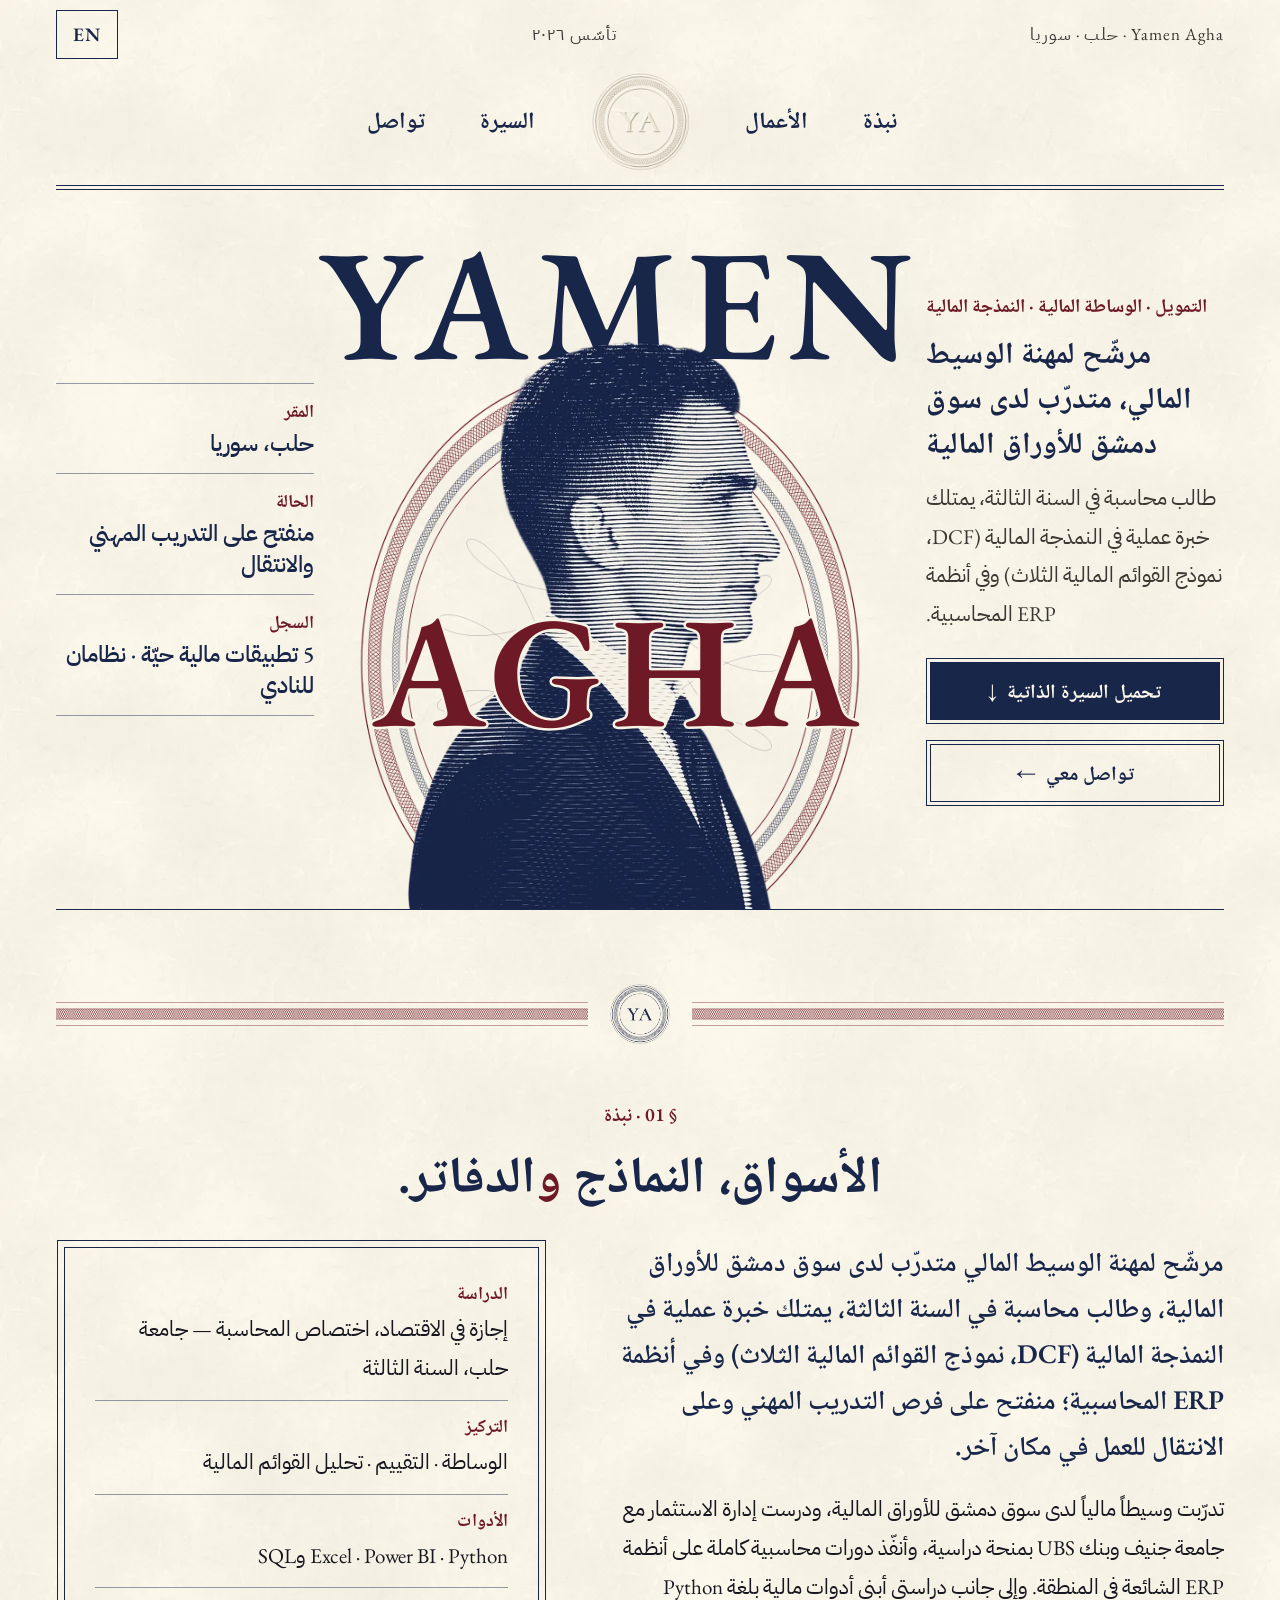
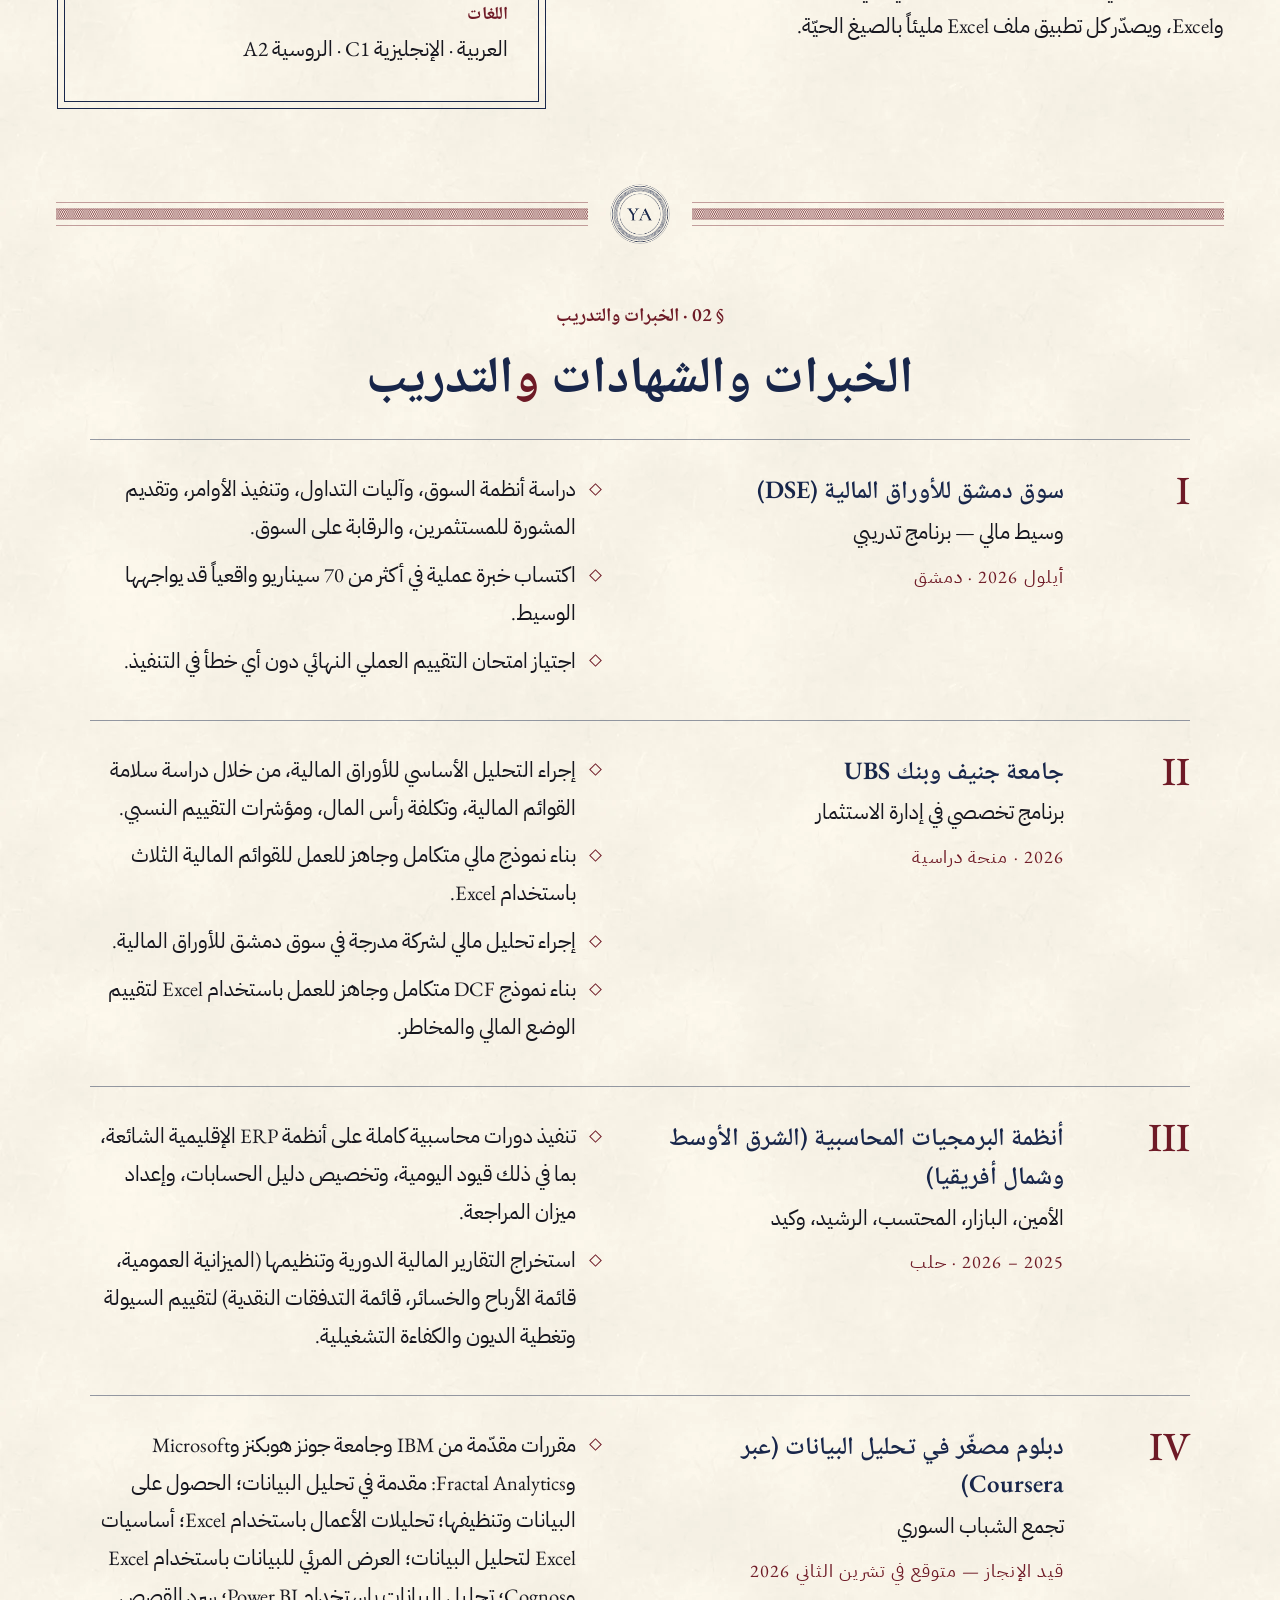
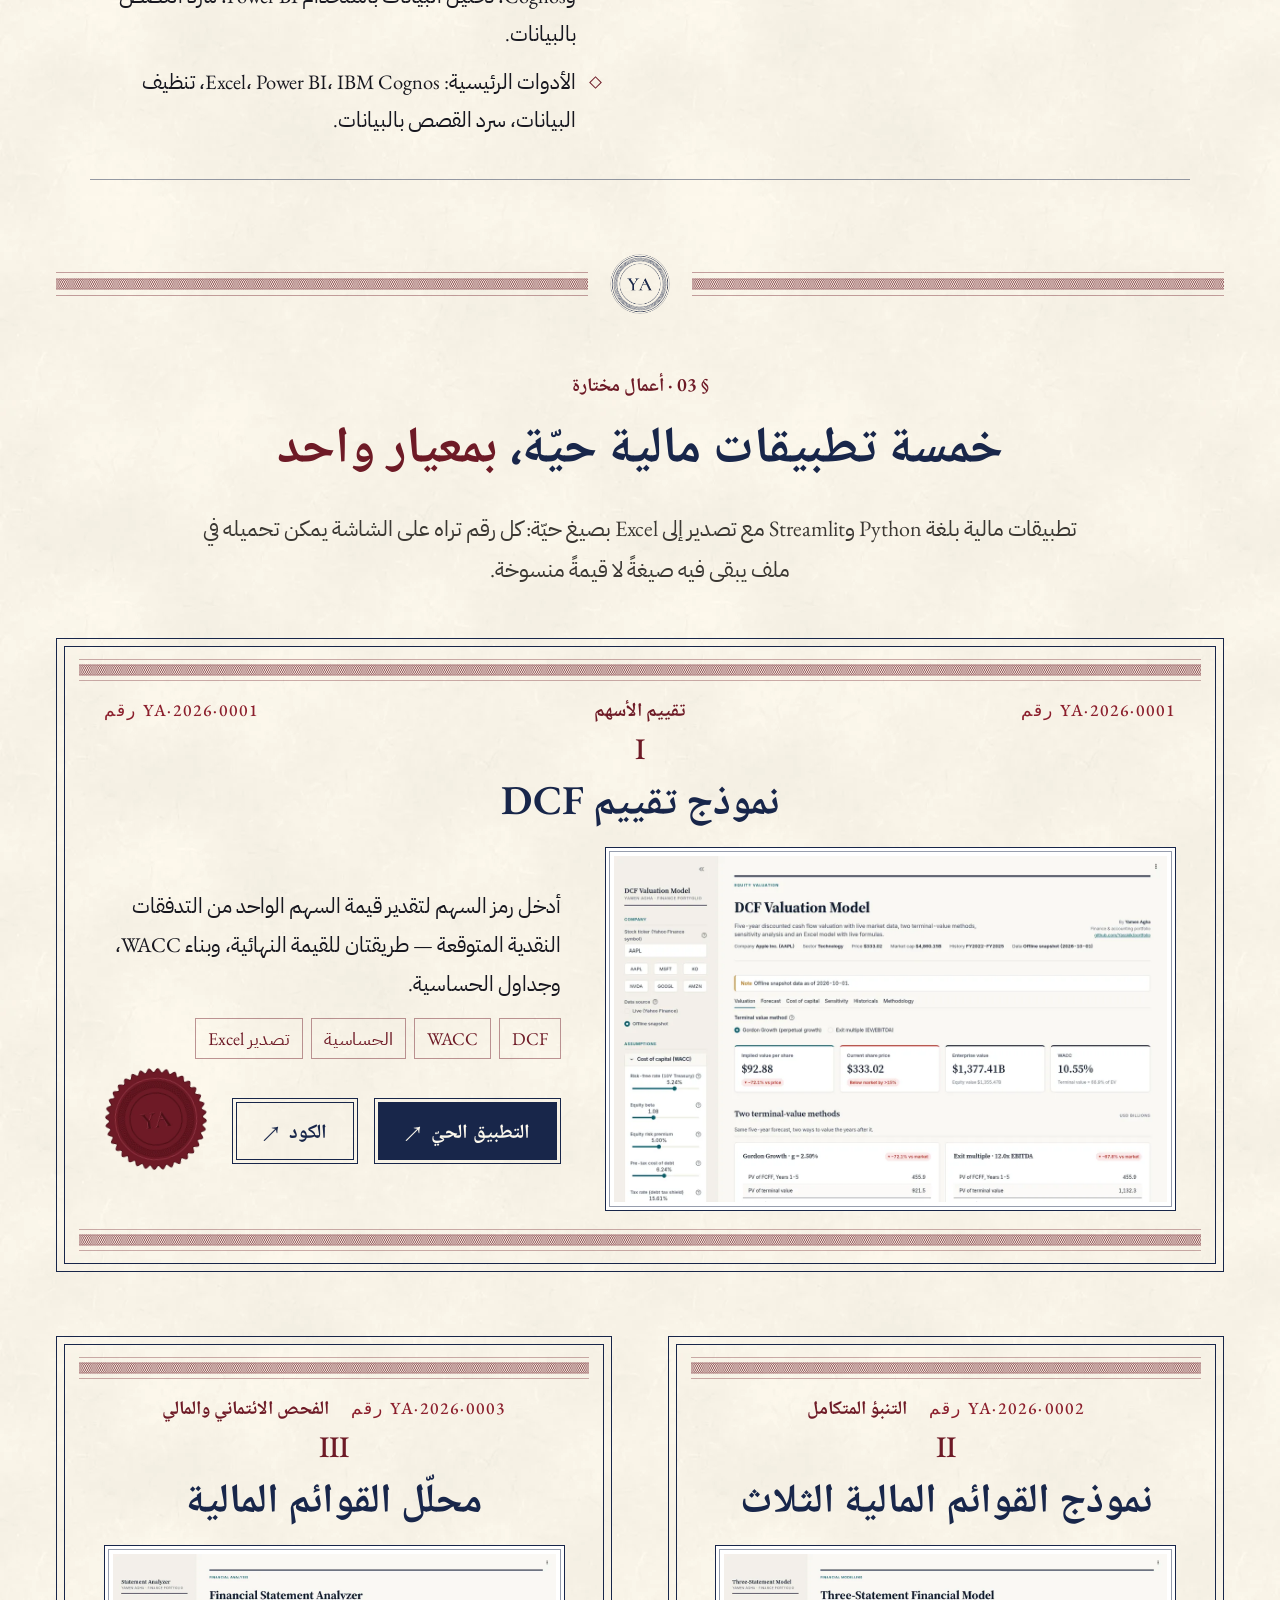
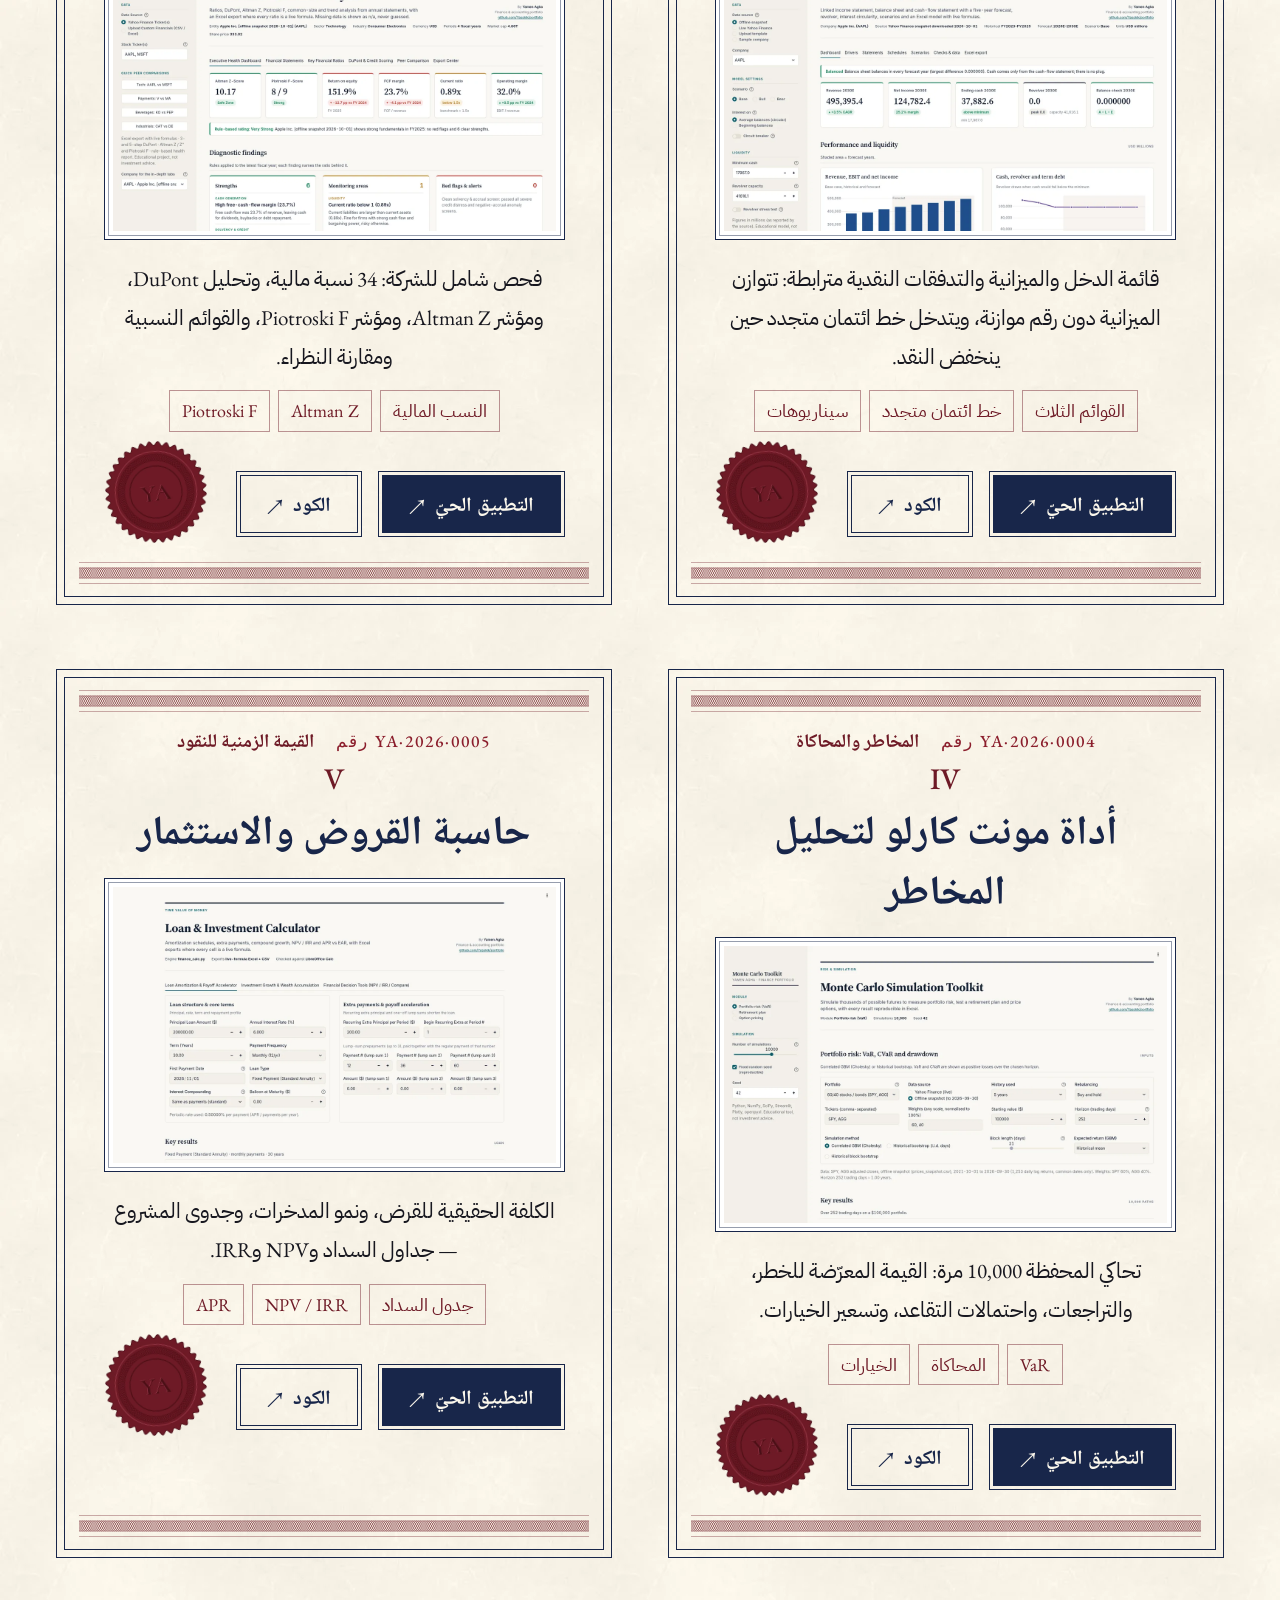
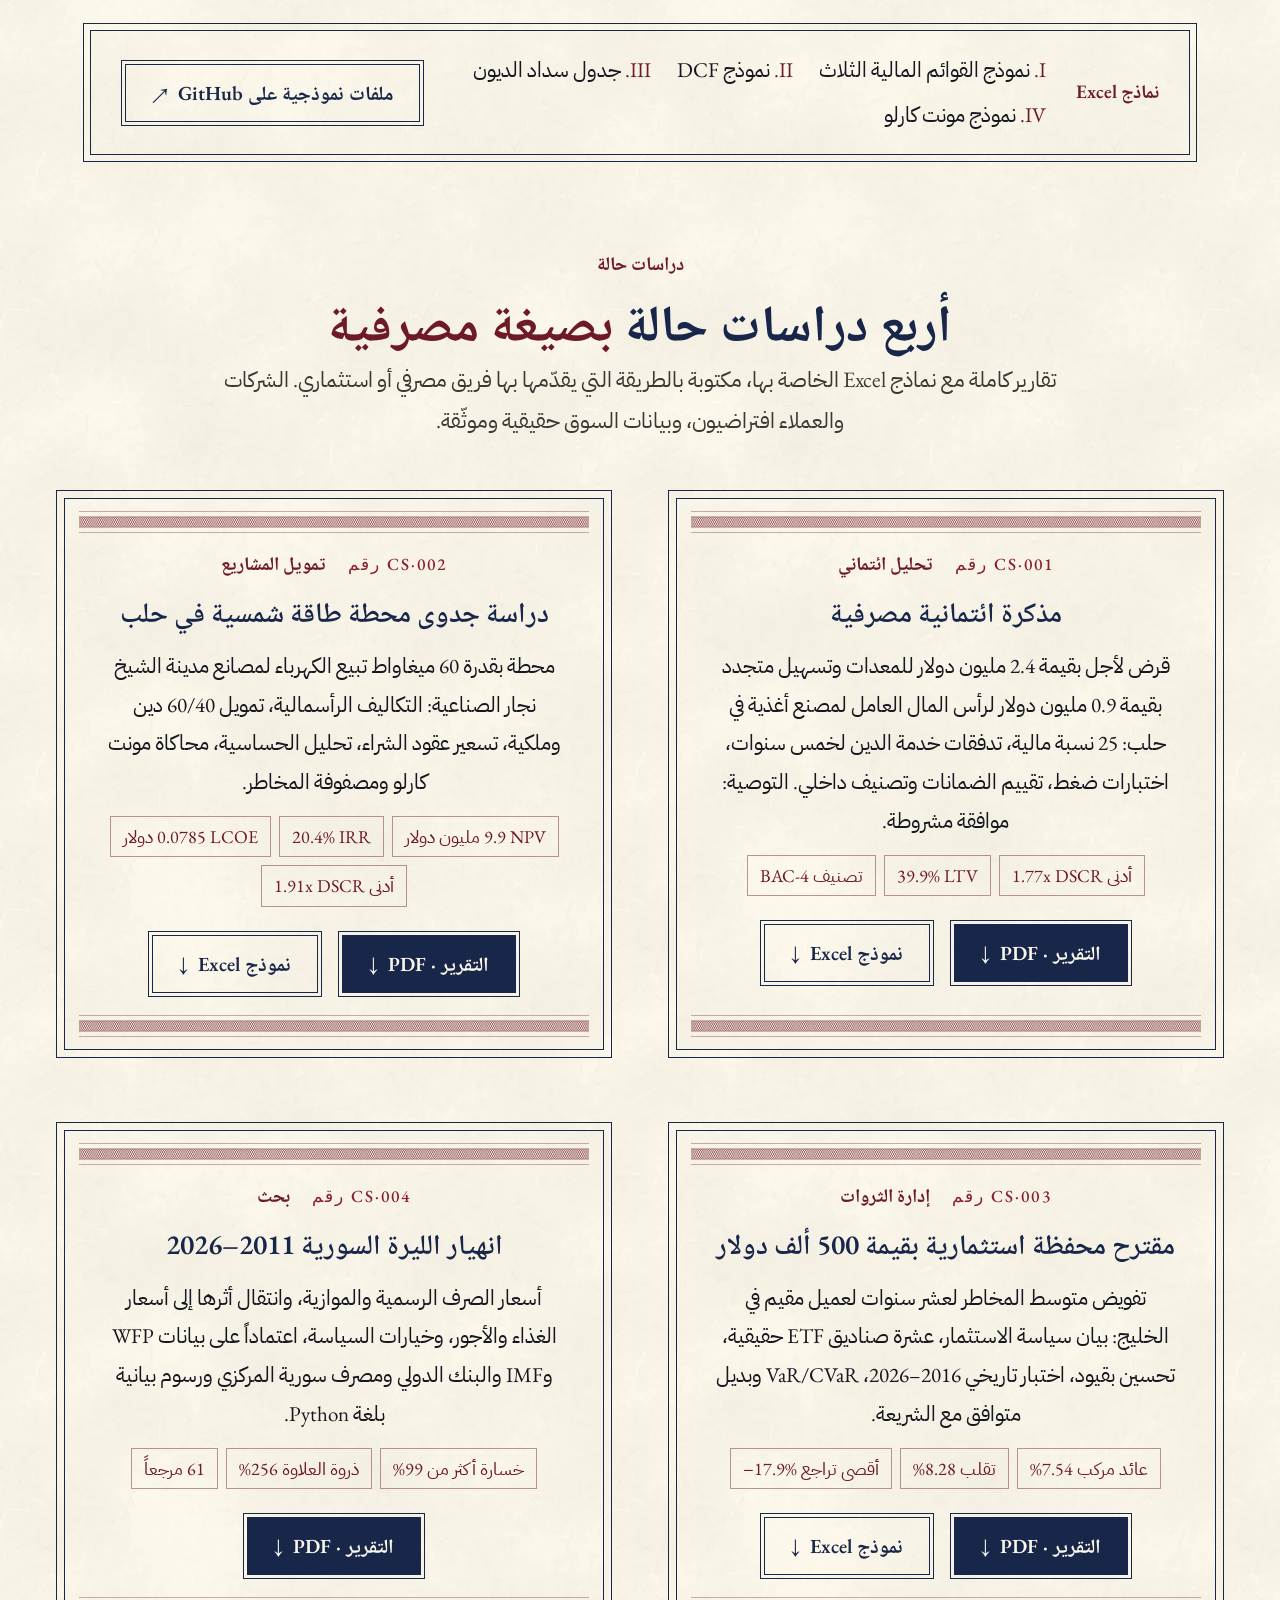
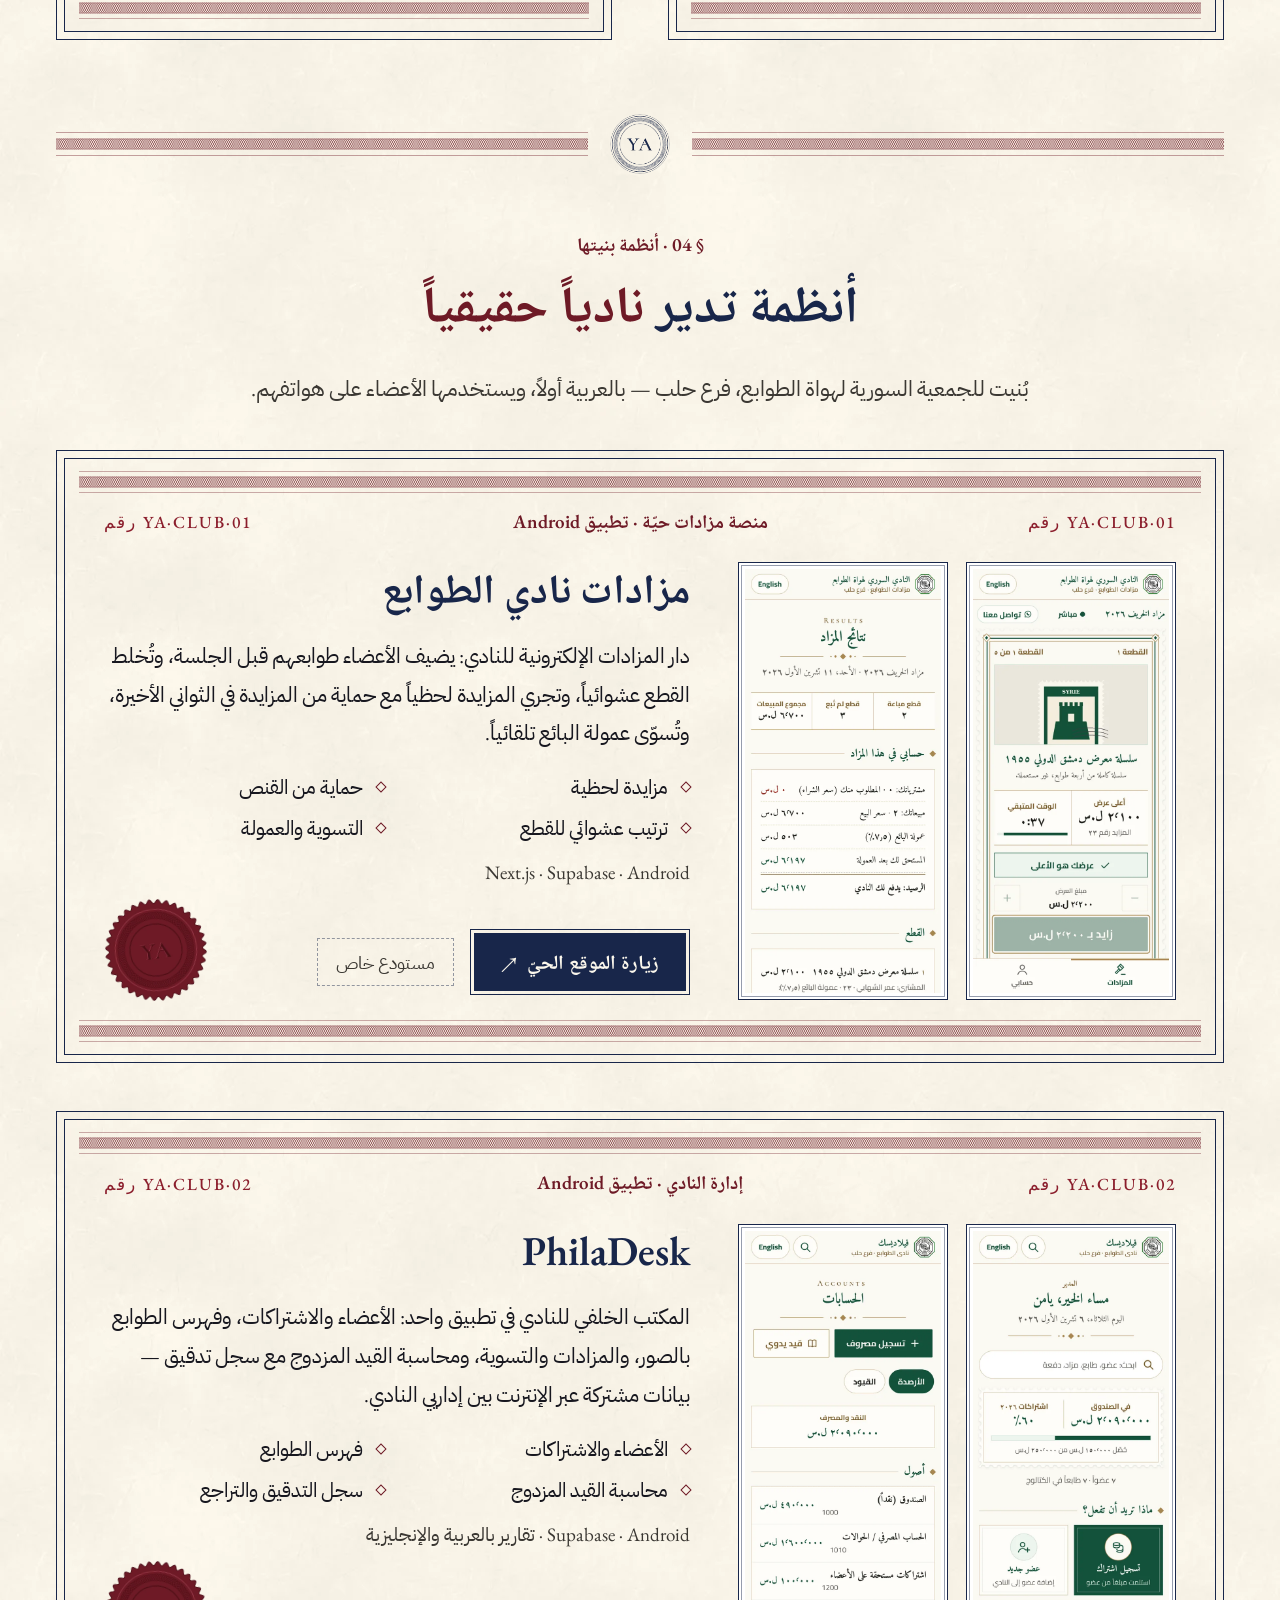
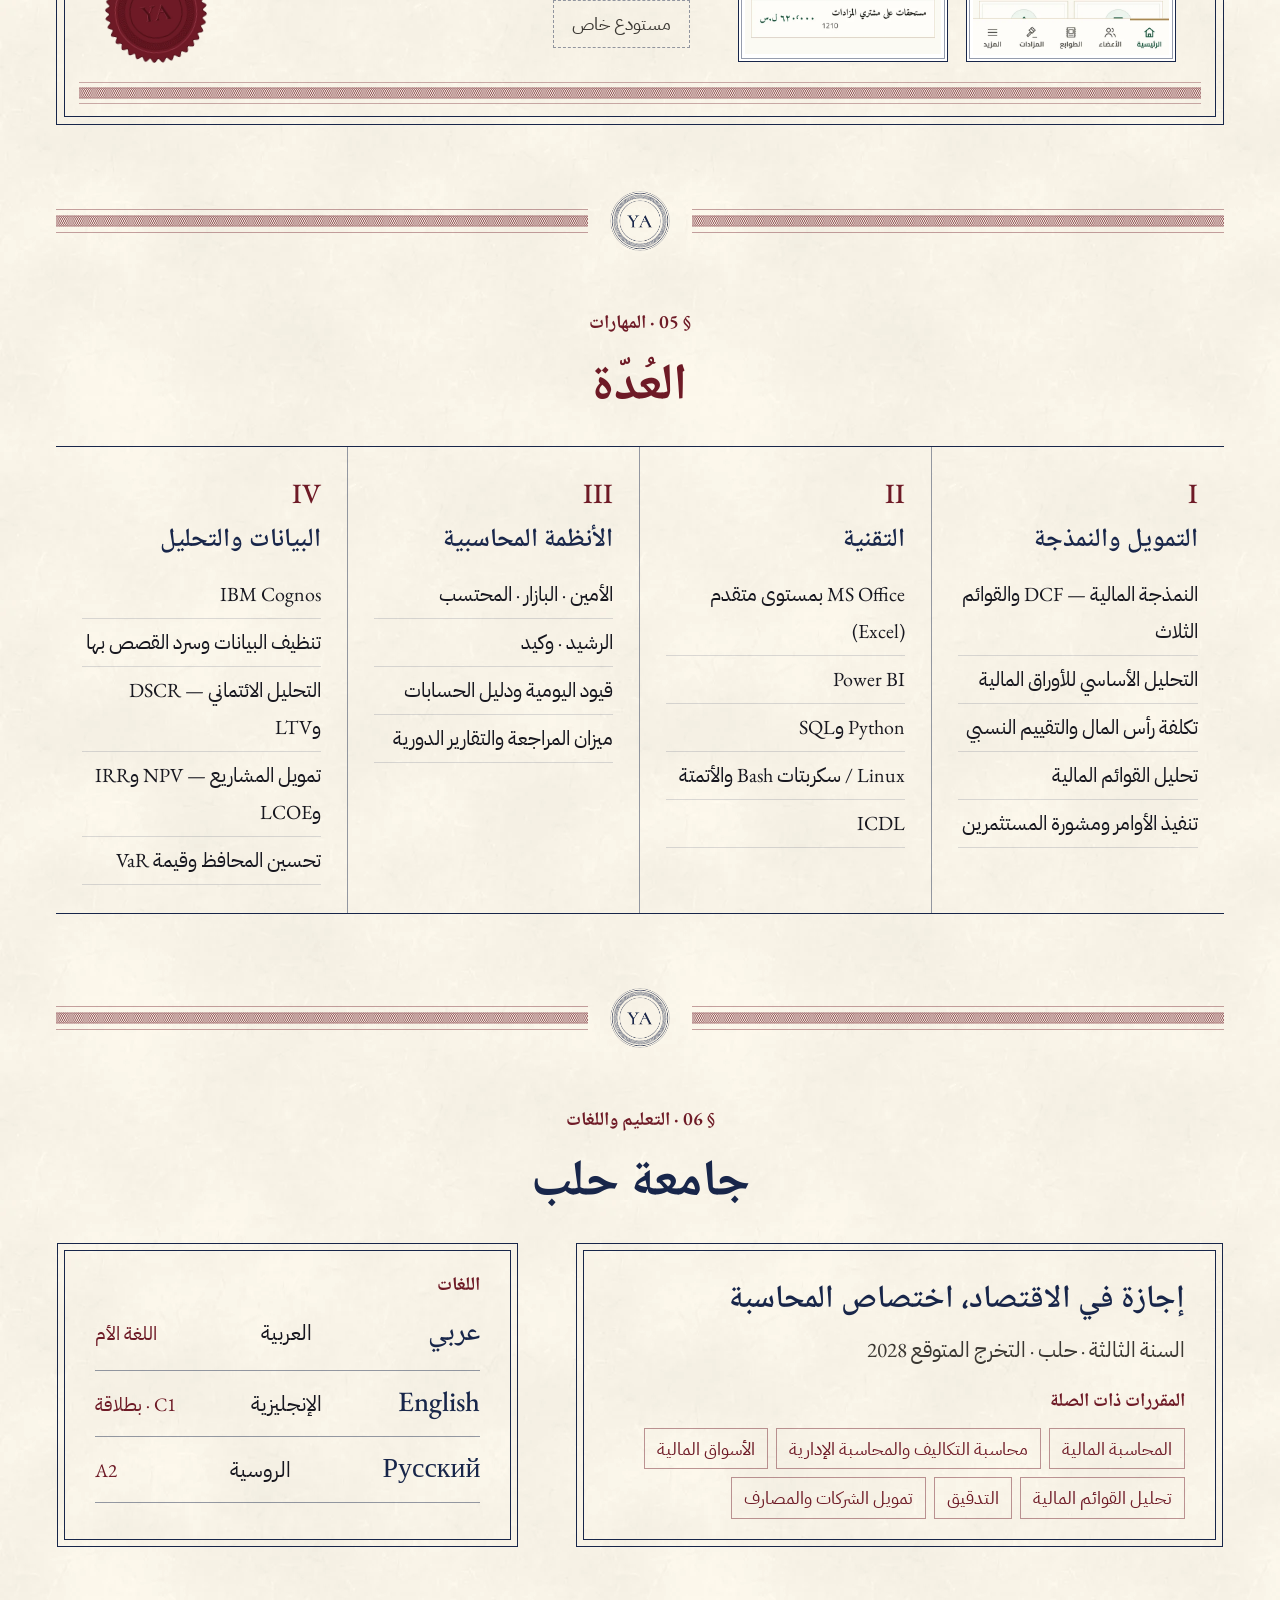
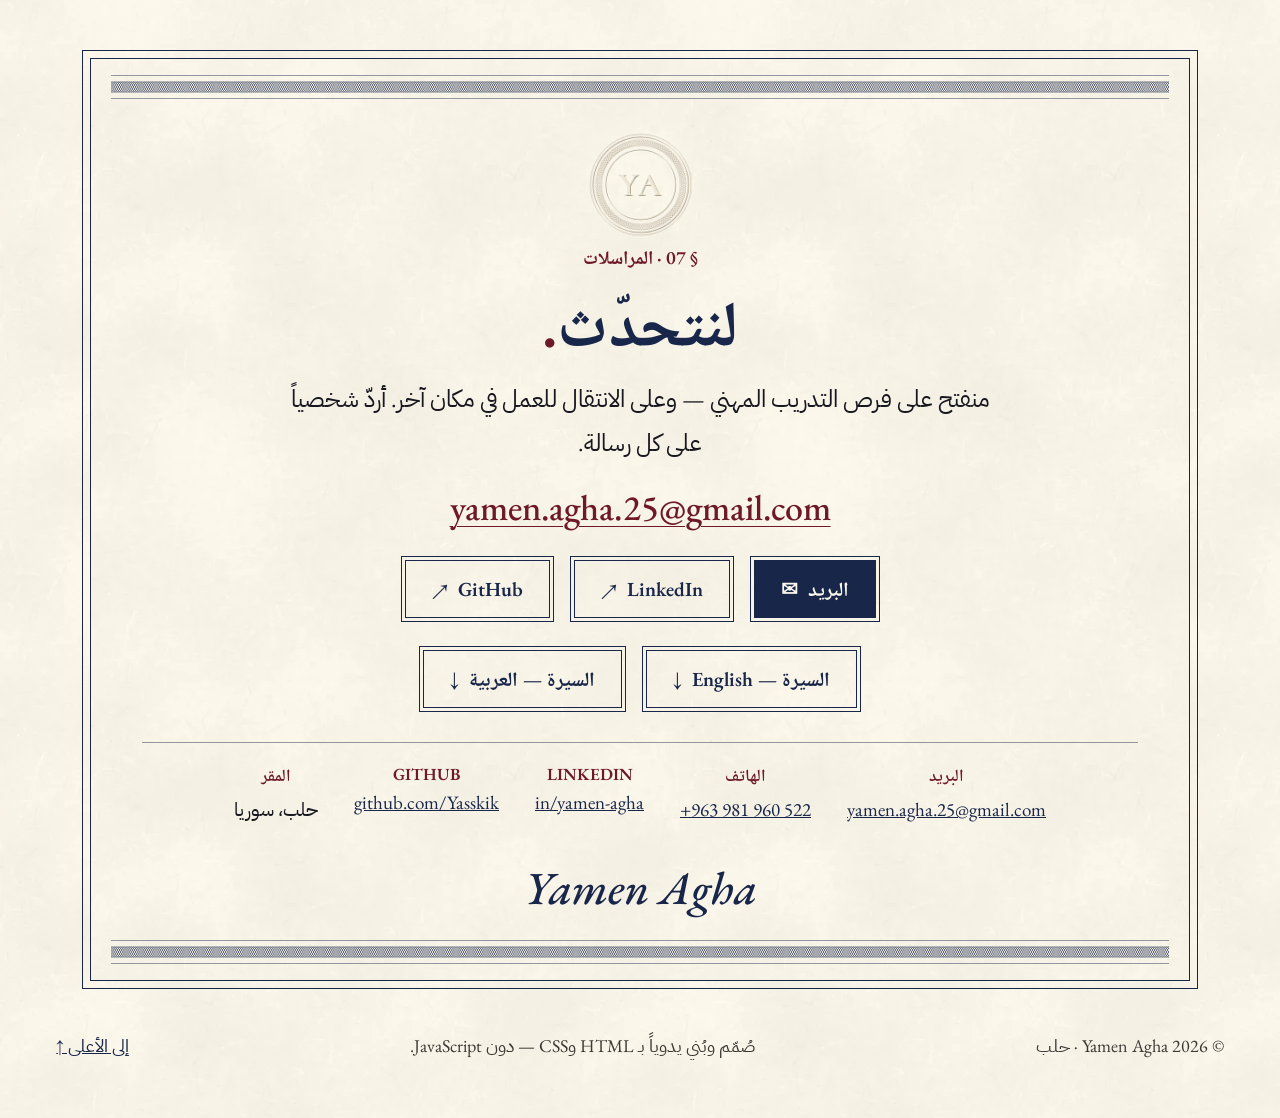
==== commit d4a801ce: "Redesign: private-bank engraved banknote edition (EN + AR), crest favicon, banknote OG image" ====
--- a/ar/index.html
+++ b/ar/index.html
@@ -6,7 +6,7 @@
 <title>يامن آغا — التمويل والوساطة المالية | النمذجة المالية</title>
 <meta name="description" content="يامن آغا — مرشّح لمهنة الوسيط المالي متدرّب لدى سوق دمشق للأوراق المالية، وطالب محاسبة في السنة الثالثة في حلب. نمذجة مالية (DCF، القوائم المالية الثلاث) وتطبيقات مالية حيّة.">
 <meta name="author" content="Yamen Agha">
-<meta name="theme-color" content="#F1F0EC">
+<meta name="theme-color" content="#F8F3E7">
 <meta name="color-scheme" content="light">
 <link rel="canonical" href="https://yasskik.github.io/ar/">
 <link rel="alternate" hreflang="en" href="https://yasskik.github.io/">
@@ -19,7 +19,7 @@
 <meta property="og:image" content="https://yasskik.github.io/assets/img/og.jpg">
 <meta property="og:image:width" content="1200">
 <meta property="og:image:height" content="630">
-<meta property="og:image:alt" content="Yamen Agha — silver portrait">
+<meta property="og:image:alt" content="Yamen Agha — engraved banknote portrait">
 <meta property="og:locale" content="ar_SY">
 <meta property="og:locale:alternate" content="en_US">
 <meta property="profile:first_name" content="Yamen">
@@ -33,506 +33,413 @@
 <link rel="icon" href="../assets/img/icon-192.png" sizes="192x192" type="image/png">
 <link rel="apple-touch-icon" href="../assets/img/apple-touch-icon.png">
 <link rel="manifest" href="../site.webmanifest">
-<link rel="preload" href="../assets/fonts/NotoNaskhArabic-normal-400-700-arabic.woff2" as="font" type="font/woff2" crossorigin>
-<link rel="preload" href="../assets/fonts/IBMPlexSansArabic-normal-400-arabic.woff2" as="font" type="font/woff2" crossorigin>
-<link rel="preload" href="../assets/fonts/PlayfairDisplay-normal-400-900-latin.woff2" as="font" type="font/woff2" crossorigin>
-<link rel="preload" as="image" href="../assets/img/portrait-figure.webp" imagesrcset="../assets/img/portrait-figure-640.webp 640w, ../assets/img/portrait-figure.webp 1008w" imagesizes="(max-width: 760px) 100vw, 560px">
+<link rel="preload" href="../assets/fonts/EBGaramond-normal-500-latin.woff2" as="font" type="font/woff2" crossorigin>
+<link rel="preload" href="../assets/fonts/IBMPlexSansArabic-normal-400-arabic.woff2" as="font" type="font/woff2" crossorigin><link rel="preload" as="image" href="../assets/img/portrait-engraved.webp" imagesrcset="../assets/img/portrait-engraved-640.webp 640w, ../assets/img/portrait-engraved.webp 1008w" imagesizes="(max-width: 760px) 330px, 500px">
 <link rel="stylesheet" href="../assets/css/fonts.css">
 <link rel="stylesheet" href="../assets/css/style.css">
 <script type="application/ld+json">
 {"@context":"https://schema.org","@type":"Person","name":"Yamen Agha","alternateName":"يامن مهند سليمان آغا","url":"https://yasskik.github.io/","image":"https://yasskik.github.io/assets/img/og.jpg","email":"mailto:yamen.agha.25@gmail.com","telephone":"+963981960522","jobTitle":"DSE-trained broker candidate","address":{"@type":"PostalAddress","addressLocality":"Aleppo","addressCountry":"SY"},"alumniOf":{"@type":"CollegeOrUniversity","name":"Aleppo University"},"knowsLanguage":["ar","en","ru"],"sameAs":["https://www.linkedin.com/in/yamen-agha-157600288","https://github.com/Yasskik"]}
 </script>
-<script>document.documentElement.classList.add('js')</script>
 </head>
 <body class="lang-ar">
 <a class="skip" href="#main">الانتقال إلى المحتوى</a>
-<div class="grain" aria-hidden="true"></div>
-
-<header class="mast" id="mast">
-  <a class="mast__mono" href="#top" aria-label="Yamen Agha — home">
-    <picture><source type="image/webp" srcset="../assets/img/logo-44.webp 1x, ../assets/img/logo-88.webp 2x, ../assets/img/logo-132.webp 3x"><img src="../assets/img/logo-44.png" srcset="../assets/img/logo-88.png 2x, ../assets/img/logo-132.png 3x" width="44" height="44" alt=""></picture>
-    <span class="mast__name">يامن آغا</span>
-  </a>
-  <nav class="mast__nav" id="nav" aria-label="Primary">
-    <ol>
-      <li><a href="#about" data-nav="about"><span class="num">01</span>نبذة</a></li>
-      <li><a href="#experience" data-nav="experience"><span class="num">02</span>الخبرات</a></li>
-      <li><a href="#work" data-nav="work"><span class="num">03</span>الأعمال</a></li>
-      <li><a href="#systems" data-nav="systems"><span class="num">04</span>الأنظمة</a></li>
-      <li><a href="#skills" data-nav="skills"><span class="num">05</span>المهارات</a></li>
-      <li><a href="#contact" data-nav="contact"><span class="num">06</span>تواصل</a></li>
-    </ol>
-    <div class="mast__drawer-foot">
-      <a href="../cv/Yamen_Agha_CV_EN.pdf" download>السيرة — English ↓</a>
-      <a href="../cv/Yamen_Agha_CV_AR.pdf" download>السيرة — العربية ↓</a>
-    </div>
+<div class="sheet">
+<div class="topbar"><span>Yamen Agha · حلب · سوريا</span><span class="topbar__est">تأسّس ٢٠٢٦</span><a class="topbar__lang" href="../" hreflang="en" lang="en">EN</a></div>
+<header class="mast" id="top">
+  <nav class="nav nav--start" aria-label="Primary">
+<a href="#about">نبذة</a><a href="#work">الأعمال</a>  </nav>
+  <a class="mast__crest" href="#top" aria-label="Yamen Agha — home"><img src="../assets/img/crest.webp" width="104" height="104" alt=""></a>
+  <nav class="nav nav--end" aria-label="Primary, continued">
+    <a href="../cv/Yamen_Agha_CV_AR.pdf" download>السيرة</a><a href="#contact">تواصل</a>
   </nav>
-  <div class="mast__right">
-    <a class="mast__lang" href="../" hreflang="en" lang="en">EN</a>
-    <a class="mast__cv" href="../cv/Yamen_Agha_CV_AR.pdf" download data-magnetic>السيرة <span aria-hidden="true">↓</span></a>
-    <button class="mast__burger" id="burger" aria-expanded="false" aria-controls="nav"><span class="sr-only">القائمة</span><i></i><i></i></button>
-  </div>
-</header>
+</header>
+<div class="rule2" aria-hidden="true"></div>
 
 <main id="main">
-<!-- ============ HERO ============ -->
-<section class="hero" id="top" aria-labelledby="hero-title">
+<section class="hero" aria-labelledby="hero-title">
   <h1 class="sr-only" id="hero-title">يامن آغا — التمويل والوساطة والنمذجة المالية</h1>
-  <div class="hero__rail hero__rail--start" aria-hidden="true"><span>يامن مهند سليمان آغا</span></div>
-  <div class="hero__rail hero__rail--end" aria-hidden="true"><span>معرض الأعمال · إصدار ٢٠٢٦ · حلب</span></div>
-
-  <div class="hero__grid">
-    <div class="hero__col hero__col--start">
-      <div class="hero__issue reveal">
-        <span class="label">العدد ٠١</span><span class="rule"></span><span class="label">حلب — ٢٠٢٦</span>
-      </div>
-      <div class="hero__intro">
-        <p class="hero__kicker reveal">التمويل · الوساطة المالية · النمذجة المالية</p>
-        <p class="hero__role reveal">مرشّح لمهنة الوسيط المالي، متدرّب لدى سوق دمشق للأوراق المالية</p>
-        <p class="hero__lede reveal">طالب محاسبة في السنة الثالثة، يمتلك خبرة عملية في النمذجة المالية (DCF، نموذج القوائم المالية الثلاث) وفي أنظمة ERP المحاسبية.</p>
-      </div>
-      <dl class="hero__facts reveal">
-<div><dt>المقر</dt><dd>حلب، سوريا</dd></div><div><dt>الحالة</dt><dd>منفتح على التدريب المهني والانتقال</dd></div>      </dl>
-    </div>
-
-    <div class="hero__stage" id="stage">
-      <div class="hero__frame" aria-hidden="true"><i class="tick tl"></i><i class="tick tr"></i><i class="tick bl"></i><i class="tick br"></i></div>
-      <picture class="hero__plate" data-depth="plate">
-        <img src="../assets/img/portrait-plate.webp" srcset="../assets/img/portrait-plate-640.webp 640w, ../assets/img/portrait-plate.webp 1008w" sizes="(max-width: 760px) 100vw, 560px" width="1008" height="1792" alt="" fetchpriority="high" decoding="async">
-      </picture>
-      <span class="hero__name hero__name--back" aria-hidden="true" data-depth="back">YAMEN</span>
-      <img class="hero__figure" data-depth="figure" src="../assets/img/portrait-figure.webp" srcset="../assets/img/portrait-figure-640.webp 640w, ../assets/img/portrait-figure.webp 1008w" sizes="(max-width: 760px) 100vw, 560px" width="1008" height="1792" alt="Portrait of Yamen Agha in profile, wearing a silver suit" fetchpriority="high" decoding="async">
-      <span class="hero__name hero__name--front" aria-hidden="true" data-depth="front">AGHA</span>
-      <span class="hero__fig" aria-hidden="true">الشكل ٠١ — جانبياً</span>
-    </div>
-
-    <div class="hero__col hero__col--end">
-      <p class="hero__issue-title reveal">عدد معرض الأعمال</p>
-      <div class="hero__contents reveal">
-        <p class="label">في هذا العدد</p>
-        <ol>
-          <li><a href="#experience"><span class="num">٠٢</span><span>التدريب على الوساطة في سوق دمشق للأوراق المالية</span></a></li>
-          <li><a href="#experience"><span class="num">٠٣</span><span>إدارة الاستثمار مع جامعة جنيف وبنك UBS</span></a></li>
-          <li><a href="#work"><span class="num">٠٤</span><span>خمسة تطبيقات مالية حيّة مبنية بلغة Python</span></a></li>
-          <li><a href="#systems"><span class="num">٠٥</span><span>أنظمة بُنيت لنادي الطوابع في حلب</span></a></li>
-        </ol>
-      </div>
-      <div class="hero__cta reveal">
-        <a class="btn btn--solid" href="../cv/Yamen_Agha_CV_AR.pdf" download data-magnetic><span>تحميل السيرة الذاتية</span><b aria-hidden="true">↓</b></a>
-        <a class="btn btn--line" href="#contact" data-magnetic><span>تواصل معي</span><b aria-hidden="true">←</b></a>
-      </div>
-    </div>
-  </div>
-  <a class="hero__scroll" href="#about" aria-label="مرّر"><span>مرّر</span><i></i></a>
-</section>
-
-<!-- ============ TICKER ============ -->
-<div class="ticker" aria-label="Highlights">
-  <div class="ticker__track">
-    <ul class="ticker__list">
-      <li><span class="ticker__k">تدريب الوساطة DSE</span><span class="ticker__v ticker__v--up"><b aria-hidden="true">▲</b> +70 سيناريو</span></li>
-      <li><span class="ticker__k">أخطاء التنفيذ</span><span class="ticker__v ticker__v--down"><b aria-hidden="true">▼</b> 0</span></li>
-      <li><span class="ticker__k">جنيف × UBS</span><span class="ticker__v ticker__v--up"><b aria-hidden="true">▲</b> إدارة الاستثمار</span></li>
-      <li><span class="ticker__k">تطبيقات مالية حيّة</span><span class="ticker__v ticker__v--up"><b aria-hidden="true">▲</b> 5</span></li>
-      <li><span class="ticker__k">دراسات حالة</span><span class="ticker__v ticker__v--up"><b aria-hidden="true">▲</b> 4</span></li>
-      <li><span class="ticker__k">النماذج</span><span class="ticker__v ticker__v--up"><b aria-hidden="true">▲</b> DCF · القوائم الثلاث</span></li>
-      <li><span class="ticker__k">الإنجليزية</span><span class="ticker__v ticker__v--up"><b aria-hidden="true">▲</b> C1</span></li>
-      <li><span class="ticker__k">الروسية</span><span class="ticker__v ticker__v--up"><b aria-hidden="true">▲</b> A2</span></li>
-      <li><span class="ticker__k">جامعة حلب</span><span class="ticker__v ticker__v--up"><b aria-hidden="true">▲</b> دفعة 2028</span></li>
-    </ul>
-    <ul class="ticker__list" aria-hidden="true">
-      <li><span class="ticker__k">تدريب الوساطة DSE</span><span class="ticker__v ticker__v--up"><b aria-hidden="true">▲</b> +70 سيناريو</span></li>
-      <li><span class="ticker__k">أخطاء التنفيذ</span><span class="ticker__v ticker__v--down"><b aria-hidden="true">▼</b> 0</span></li>
-      <li><span class="ticker__k">جنيف × UBS</span><span class="ticker__v ticker__v--up"><b aria-hidden="true">▲</b> إدارة الاستثمار</span></li>
-      <li><span class="ticker__k">تطبيقات مالية حيّة</span><span class="ticker__v ticker__v--up"><b aria-hidden="true">▲</b> 5</span></li>
-      <li><span class="ticker__k">دراسات حالة</span><span class="ticker__v ticker__v--up"><b aria-hidden="true">▲</b> 4</span></li>
-      <li><span class="ticker__k">النماذج</span><span class="ticker__v ticker__v--up"><b aria-hidden="true">▲</b> DCF · القوائم الثلاث</span></li>
-      <li><span class="ticker__k">الإنجليزية</span><span class="ticker__v ticker__v--up"><b aria-hidden="true">▲</b> C1</span></li>
-      <li><span class="ticker__k">الروسية</span><span class="ticker__v ticker__v--up"><b aria-hidden="true">▲</b> A2</span></li>
-      <li><span class="ticker__k">جامعة حلب</span><span class="ticker__v ticker__v--up"><b aria-hidden="true">▲</b> دفعة 2028</span></li>
-    </ul>
-  </div>
-</div>
-
-
-<!-- ============ ABOUT ============ -->
-<section class="sec about" id="about" data-section>
-  <header class="sec-head">
-  <span class="sec-head__ghost" aria-hidden="true" data-drift>PROFILE</span>
-  <div class="sec-head__meta reveal"><span class="sec-head__no">01</span><span class="rule"></span><span class="label">نبذة</span></div>
-  <h2 class="sec-head__title reveal">الأسواق، النماذج <em>و</em>الدفاتر.</h2>
+  <div class="hero__start">
+    <p class="sc">التمويل · الوساطة المالية · النمذجة المالية</p>
+    <p class="hero__role">مرشّح لمهنة الوسيط المالي، متدرّب لدى سوق دمشق للأوراق المالية</p>
+    <p class="hero__lede">طالب محاسبة في السنة الثالثة، يمتلك خبرة عملية في النمذجة المالية (DCF، نموذج القوائم المالية الثلاث) وفي أنظمة ERP المحاسبية.</p>
+    <div class="btns">
+      <a class="btn btn--ink" href="../cv/Yamen_Agha_CV_AR.pdf" download>تحميل السيرة الذاتية <span aria-hidden="true">↓</span></a>
+      <a class="btn btn--line" href="#contact">تواصل معي <span aria-hidden="true">←</span></a>
+    </div>
+  </div>
+  <div class="stage" aria-hidden="true">
+    <img class="stage__oval" src="../assets/img/guil-oval.webp" width="600" height="800" alt="" decoding="async">
+    <span class="name name--back">YAMEN</span>
+    <img class="stage__fig" src="../assets/img/portrait-engraved.webp" srcset="../assets/img/portrait-engraved-640.webp 640w, ../assets/img/portrait-engraved.webp 1008w" sizes="(max-width: 760px) 330px, 500px" width="1008" height="1792" alt="" fetchpriority="high" decoding="async">
+    <span class="name name--front">AGHA</span>
+  </div>
+  <dl class="hero__end">
+<div><dt>المقر</dt><dd>حلب، سوريا</dd></div><div><dt>الحالة</dt><dd>منفتح على التدريب المهني والانتقال</dd></div>    <div><dt>السجل</dt><dd>5 تطبيقات مالية حيّة · نظامان للنادي</dd></div>
+  </dl>
+</section>
+
+
+<div class="divider" aria-hidden="true"><i></i><img src="../assets/img/crest-ink.webp" width="64" height="64" alt="" loading="lazy"><i></i></div>
+<section class="sec about" id="about">
+  <header class="sec-head">
+  <p class="sc">§ 01 · نبذة</p>
+  <h2>الأسواق، النماذج <em>و</em>الدفاتر.</h2>
 </header>
 
   <div class="about__grid">
-    <figure class="about__fig reveal" aria-hidden="true">
-      <div class="about__crop"><img src="../assets/img/portrait-plate-640.webp" width="640" height="1138" alt="" loading="lazy" decoding="async"></div>
-      <figcaption>الشكل ٠٢ — حلب، ٢٠٢٦</figcaption>
-    </figure>
     <div class="about__text">
-      <p class="about__lead reveal">مرشّح لمهنة الوسيط المالي متدرّب لدى سوق دمشق للأوراق المالية، وطالب محاسبة في السنة الثالثة، يمتلك خبرة عملية في النمذجة المالية (DCF، نموذج القوائم المالية الثلاث) وفي أنظمة ERP المحاسبية؛ منفتح على فرص التدريب المهني وعلى الانتقال للعمل في مكان آخر.</p>
-      <p class="about__body reveal">تدرّبت وسيطاً مالياً لدى سوق دمشق للأوراق المالية، ودرست إدارة الاستثمار مع جامعة جنيف وبنك UBS بمنحة دراسية، وأنفّذ دورات محاسبية كاملة على أنظمة ERP الشائعة في المنطقة. وإلى جانب دراستي أبني أدوات مالية بلغة Python وExcel، ويصدّر كل تطبيق ملف Excel مليئاً بالصيغ الحيّة.</p>
-    </div>
-    <dl class="about__facts reveal">
+      <p class="about__lead">مرشّح لمهنة الوسيط المالي متدرّب لدى سوق دمشق للأوراق المالية، وطالب محاسبة في السنة الثالثة، يمتلك خبرة عملية في النمذجة المالية (DCF، نموذج القوائم المالية الثلاث) وفي أنظمة ERP المحاسبية؛ منفتح على فرص التدريب المهني وعلى الانتقال للعمل في مكان آخر.</p>
+      <p>تدرّبت وسيطاً مالياً لدى سوق دمشق للأوراق المالية، ودرست إدارة الاستثمار مع جامعة جنيف وبنك UBS بمنحة دراسية، وأنفّذ دورات محاسبية كاملة على أنظمة ERP الشائعة في المنطقة. وإلى جانب دراستي أبني أدوات مالية بلغة Python وExcel، ويصدّر كل تطبيق ملف Excel مليئاً بالصيغ الحيّة.</p>
+    </div>
+    <dl class="ledger">
 <div><dt>الدراسة</dt><dd>إجازة في الاقتصاد، اختصاص المحاسبة — جامعة حلب، السنة الثالثة</dd></div><div><dt>التركيز</dt><dd>الوساطة · التقييم · تحليل القوائم المالية</dd></div><div><dt>الأدوات</dt><dd>Excel · Power BI · Python وSQL</dd></div><div><dt>اللغات</dt><dd>العربية · الإنجليزية C1 · الروسية A2</dd></div>    </dl>
   </div>
 </section>
 
-<!-- ============ EXPERIENCE ============ -->
-<section class="sec exp" id="experience" data-section>
-  <header class="sec-head">
-  <span class="sec-head__ghost" aria-hidden="true" data-drift>EXPERIENCE</span>
-  <div class="sec-head__meta reveal"><span class="sec-head__no">02</span><span class="rule"></span><span class="label">الخبرات والتدريب</span></div>
-  <h2 class="sec-head__title reveal">الخبرات والشهادات <em>و</em>التدريب</h2>
+<div class="divider" aria-hidden="true"><i></i><img src="../assets/img/crest-ink.webp" width="64" height="64" alt="" loading="lazy"><i></i></div>
+<section class="sec exp" id="experience">
+  <header class="sec-head">
+  <p class="sc">§ 02 · الخبرات والتدريب</p>
+  <h2>الخبرات والشهادات <em>و</em>التدريب</h2>
 </header>
 
   <ol class="exp__list">
-    <li class="exp__item reveal" data-sheen>
-      <span class="exp__num" aria-hidden="true">01</span>
+    <li class="exp__item">
+      <span class="exp__num" aria-hidden="true">I</span>
       <div class="exp__head">
-        <h3 class="exp__org">سوق دمشق للأوراق المالية (DSE)</h3>
+        <h3>سوق دمشق للأوراق المالية (DSE)</h3>
         <p class="exp__role">وسيط مالي — برنامج تدريبي</p>
-      </div>
-      <ul class="exp__bullets">
-<li>دراسة أنظمة السوق، وآليات التداول، وتنفيذ الأوامر، وتقديم المشورة للمستثمرين، والرقابة على السوق.</li><li>اكتساب خبرة عملية في أكثر من 70 سيناريو واقعياً قد يواجهها الوسيط.</li><li>اجتياز امتحان التقييم العملي النهائي دون أي خطأ في التنفيذ.</li>      </ul>
-      <div class="exp__when"><span class="mono">أيلول 2026</span><span>دمشق</span></div>
+        <p class="exp__when">أيلول 2026 · دمشق</p>
+      </div>
+      <ul class="exp__bullets"><li>دراسة أنظمة السوق، وآليات التداول، وتنفيذ الأوامر، وتقديم المشورة للمستثمرين، والرقابة على السوق.</li><li>اكتساب خبرة عملية في أكثر من 70 سيناريو واقعياً قد يواجهها الوسيط.</li><li>اجتياز امتحان التقييم العملي النهائي دون أي خطأ في التنفيذ.</li></ul>
     </li>
-    <li class="exp__item reveal" data-sheen>
-      <span class="exp__num" aria-hidden="true">02</span>
+    <li class="exp__item">
+      <span class="exp__num" aria-hidden="true">II</span>
       <div class="exp__head">
-        <h3 class="exp__org">جامعة جنيف وبنك UBS</h3>
+        <h3>جامعة جنيف وبنك UBS</h3>
         <p class="exp__role">برنامج تخصصي في إدارة الاستثمار</p>
-      </div>
-      <ul class="exp__bullets">
-<li>إجراء التحليل الأساسي للأوراق المالية، من خلال دراسة سلامة القوائم المالية، وتكلفة رأس المال، ومؤشرات التقييم النسبي.</li><li>بناء نموذج مالي متكامل وجاهز للعمل للقوائم المالية الثلاث باستخدام Excel.</li><li>إجراء تحليل مالي لشركة مدرجة في سوق دمشق للأوراق المالية.</li><li>بناء نموذج DCF متكامل وجاهز للعمل باستخدام Excel لتقييم الوضع المالي والمخاطر.</li>      </ul>
-      <div class="exp__when"><span class="mono">2026</span><span>منحة دراسية</span></div>
+        <p class="exp__when">2026 · منحة دراسية</p>
+      </div>
+      <ul class="exp__bullets"><li>إجراء التحليل الأساسي للأوراق المالية، من خلال دراسة سلامة القوائم المالية، وتكلفة رأس المال، ومؤشرات التقييم النسبي.</li><li>بناء نموذج مالي متكامل وجاهز للعمل للقوائم المالية الثلاث باستخدام Excel.</li><li>إجراء تحليل مالي لشركة مدرجة في سوق دمشق للأوراق المالية.</li><li>بناء نموذج DCF متكامل وجاهز للعمل باستخدام Excel لتقييم الوضع المالي والمخاطر.</li></ul>
     </li>
-    <li class="exp__item reveal" data-sheen>
-      <span class="exp__num" aria-hidden="true">03</span>
+    <li class="exp__item">
+      <span class="exp__num" aria-hidden="true">III</span>
       <div class="exp__head">
-        <h3 class="exp__org">أنظمة البرمجيات المحاسبية (الشرق الأوسط وشمال أفريقيا)</h3>
+        <h3>أنظمة البرمجيات المحاسبية (الشرق الأوسط وشمال أفريقيا)</h3>
         <p class="exp__role">الأمين، البازار، المحتسب، الرشيد، وكيد</p>
-      </div>
-      <ul class="exp__bullets">
-<li>تنفيذ دورات محاسبية كاملة على أنظمة ERP الإقليمية الشائعة، بما في ذلك قيود اليومية، وتخصيص دليل الحسابات، وإعداد ميزان المراجعة.</li><li>استخراج التقارير المالية الدورية وتنظيمها (الميزانية العمومية، قائمة الأرباح والخسائر، قائمة التدفقات النقدية) لتقييم السيولة وتغطية الديون والكفاءة التشغيلية.</li>      </ul>
-      <div class="exp__when"><span class="mono">2025 – 2026</span><span>حلب</span></div>
+        <p class="exp__when">2025 – 2026 · حلب</p>
+      </div>
+      <ul class="exp__bullets"><li>تنفيذ دورات محاسبية كاملة على أنظمة ERP الإقليمية الشائعة، بما في ذلك قيود اليومية، وتخصيص دليل الحسابات، وإعداد ميزان المراجعة.</li><li>استخراج التقارير المالية الدورية وتنظيمها (الميزانية العمومية، قائمة الأرباح والخسائر، قائمة التدفقات النقدية) لتقييم السيولة وتغطية الديون والكفاءة التشغيلية.</li></ul>
     </li>
-    <li class="exp__item reveal" data-sheen>
-      <span class="exp__num" aria-hidden="true">04</span>
+    <li class="exp__item">
+      <span class="exp__num" aria-hidden="true">IV</span>
       <div class="exp__head">
-        <h3 class="exp__org">دبلوم مصغّر في تحليل البيانات (عبر Coursera)</h3>
+        <h3>دبلوم مصغّر في تحليل البيانات (عبر Coursera)</h3>
         <p class="exp__role">تجمع الشباب السوري</p>
-      </div>
-      <ul class="exp__bullets">
-<li>مقررات مقدّمة من IBM وجامعة جونز هوبكنز وMicrosoft وFractal Analytics: مقدمة في تحليل البيانات؛ الحصول على البيانات وتنظيفها؛ تحليلات الأعمال باستخدام Excel؛ أساسيات Excel لتحليل البيانات؛ العرض المرئي للبيانات باستخدام Excel وCognos؛ تحليل البيانات باستخدام Power BI؛ سرد القصص بالبيانات.</li><li>الأدوات الرئيسية: Excel، Power BI، IBM Cognos، تنظيف البيانات، سرد القصص بالبيانات.</li>      </ul>
-      <div class="exp__when"><span class="mono">قيد الإنجاز — متوقع في تشرين الثاني 2026</span></div>
+        <p class="exp__when">قيد الإنجاز — متوقع في تشرين الثاني 2026</p>
+      </div>
+      <ul class="exp__bullets"><li>مقررات مقدّمة من IBM وجامعة جونز هوبكنز وMicrosoft وFractal Analytics: مقدمة في تحليل البيانات؛ الحصول على البيانات وتنظيفها؛ تحليلات الأعمال باستخدام Excel؛ أساسيات Excel لتحليل البيانات؛ العرض المرئي للبيانات باستخدام Excel وCognos؛ تحليل البيانات باستخدام Power BI؛ سرد القصص بالبيانات.</li><li>الأدوات الرئيسية: Excel، Power BI، IBM Cognos، تنظيف البيانات، سرد القصص بالبيانات.</li></ul>
     </li>
   </ol>
 </section>
 
-<!-- ============ WORK ============ -->
-<section class="sec work" id="work" data-section>
-  <header class="sec-head">
-  <span class="sec-head__ghost" aria-hidden="true" data-drift>MODELS</span>
-  <div class="sec-head__meta reveal"><span class="sec-head__no">03</span><span class="rule"></span><span class="label">أعمال مختارة</span></div>
-  <h2 class="sec-head__title reveal">خمسة تطبيقات مالية حيّة، <em>بمعيار واحد</em></h2>
-</header>
-
-  <p class="sec-intro reveal">تطبيقات مالية بلغة Python وStreamlit مع تصدير إلى Excel بصيغ حيّة: كل رقم تراه على الشاشة يمكن تحميله في ملف يبقى فيه صيغةً لا قيمةً منسوخة.</p>
-  <div class="apps">
-    <article class="app reveal app--feature" data-sheen>
-      <a class="app__shot" href="https://yamen-dcf-valuation.streamlit.app/" target="_blank" rel="noopener" tabindex="-1" aria-hidden="true">
-        <img src="../assets/img/app-dcf.webp" width="1200" height="750" alt="" loading="lazy" decoding="async">
-        <span class="app__index">01 / 05</span>
-      </a>
-      <div class="app__body">
-        <p class="label">تقييم الأسهم</p>
-        <h3 class="app__title">نموذج تقييم DCF</h3>
-        <p class="app__text">أدخل رمز السهم لتقدير قيمة السهم الواحد من التدفقات النقدية المتوقعة — طريقتان للقيمة النهائية، وبناء WACC، وجداول الحساسية.</p>
-        <ul class="tags"><li>DCF</li><li>WACC</li><li>الحساسية</li><li>تصدير Excel</li></ul>
-        <div class="app__links">
-          <a class="btn btn--solid btn--sm" href="https://yamen-dcf-valuation.streamlit.app/" target="_blank" rel="noopener" data-magnetic><span>التطبيق الحيّ</span><b aria-hidden="true">↗</b><span class="sr-only"> — نموذج تقييم DCF</span></a>
-          <a class="btn btn--line btn--sm" href="https://github.com/Yasskik/portfolio/tree/main/finance/dcf-valuation-model" target="_blank" rel="noopener" data-magnetic><span>الكود</span><b aria-hidden="true">↗</b><span class="sr-only"> — نموذج تقييم DCF</span></a>
+<div class="divider" aria-hidden="true"><i></i><img src="../assets/img/crest-ink.webp" width="64" height="64" alt="" loading="lazy"><i></i></div>
+<section class="sec work" id="work">
+  <header class="sec-head">
+  <p class="sc">§ 03 · أعمال مختارة</p>
+  <h2>خمسة تطبيقات مالية حيّة، <em>بمعيار واحد</em></h2>
+</header>
+
+  <p class="sec-intro">تطبيقات مالية بلغة Python وStreamlit مع تصدير إلى Excel بصيغ حيّة: كل رقم تراه على الشاشة يمكن تحميله في ملف يبقى فيه صيغةً لا قيمةً منسوخة.</p>
+  <div class="certs">
+    <article class="cert cert--wide">
+      <div class="cert__in">
+        <div class="cert__top"><span class="serial">رقم YA·2026·0001</span><span class="sc">تقييم الأسهم</span><span class="serial serial--2" aria-hidden="true">رقم YA·2026·0001</span></div>
+        <p class="cert__no" aria-hidden="true">I</p>
+        <h3>نموذج تقييم DCF</h3>
+        <div class="cert__body">
+          <a class="cert__shot" href="https://yamen-dcf-valuation.streamlit.app/" target="_blank" rel="noopener" tabindex="-1" aria-hidden="true"><img src="../assets/img/app-dcf.webp" width="1200" height="750" alt="" loading="lazy" decoding="async"></a>
+          <div class="cert__copy">
+            <p class="cert__text">أدخل رمز السهم لتقدير قيمة السهم الواحد من التدفقات النقدية المتوقعة — طريقتان للقيمة النهائية، وبناء WACC، وجداول الحساسية.</p>
+            <p class="tags"><span>DCF</span><span>WACC</span><span>الحساسية</span><span>تصدير Excel</span></p>
+            <div class="cert__foot">
+              <div class="btns">
+                <a class="btn btn--ink" href="https://yamen-dcf-valuation.streamlit.app/" target="_blank" rel="noopener">التطبيق الحيّ <span aria-hidden="true">↗</span><span class="sr-only"> — نموذج تقييم DCF</span></a>
+                <a class="btn btn--line" href="https://github.com/Yasskik/portfolio/tree/main/finance/dcf-valuation-model" target="_blank" rel="noopener">الكود <span aria-hidden="true">↗</span><span class="sr-only"> — نموذج تقييم DCF</span></a>
+              </div>
+              <img class="seal" src="../assets/img/seal-wax.webp" width="104" height="104" alt="" loading="lazy">
+            </div>
+          </div>
         </div>
       </div>
     </article>
-    <article class="app reveal" data-sheen>
-      <a class="app__shot" href="https://yamen-three-statement.streamlit.app/" target="_blank" rel="noopener" tabindex="-1" aria-hidden="true">
-        <img src="../assets/img/app-three-statement.webp" width="1200" height="750" alt="" loading="lazy" decoding="async">
-        <span class="app__index">02 / 05</span>
-      </a>
-      <div class="app__body">
-        <p class="label">التنبؤ المتكامل</p>
-        <h3 class="app__title">نموذج القوائم المالية الثلاث</h3>
-        <p class="app__text">قائمة الدخل والميزانية والتدفقات النقدية مترابطة: تتوازن الميزانية دون رقم موازنة، ويتدخل خط ائتمان متجدد حين ينخفض النقد.</p>
-        <ul class="tags"><li>القوائم الثلاث</li><li>خط ائتمان متجدد</li><li>سيناريوهات</li></ul>
-        <div class="app__links">
-          <a class="btn btn--solid btn--sm" href="https://yamen-three-statement.streamlit.app/" target="_blank" rel="noopener" data-magnetic><span>التطبيق الحيّ</span><b aria-hidden="true">↗</b><span class="sr-only"> — نموذج القوائم المالية الثلاث</span></a>
-          <a class="btn btn--line btn--sm" href="https://github.com/Yasskik/portfolio/tree/main/finance/three-statement-model" target="_blank" rel="noopener" data-magnetic><span>الكود</span><b aria-hidden="true">↗</b><span class="sr-only"> — نموذج القوائم المالية الثلاث</span></a>
+    <article class="cert">
+      <div class="cert__in">
+        <div class="cert__top"><span class="serial">رقم YA·2026·0002</span><span class="sc">التنبؤ المتكامل</span><span class="serial serial--2" aria-hidden="true">رقم YA·2026·0002</span></div>
+        <p class="cert__no" aria-hidden="true">II</p>
+        <h3>نموذج القوائم المالية الثلاث</h3>
+        <div class="cert__body">
+          <a class="cert__shot" href="https://yamen-three-statement.streamlit.app/" target="_blank" rel="noopener" tabindex="-1" aria-hidden="true"><img src="../assets/img/app-three-statement.webp" width="1200" height="750" alt="" loading="lazy" decoding="async"></a>
+          <div class="cert__copy">
+            <p class="cert__text">قائمة الدخل والميزانية والتدفقات النقدية مترابطة: تتوازن الميزانية دون رقم موازنة، ويتدخل خط ائتمان متجدد حين ينخفض النقد.</p>
+            <p class="tags"><span>القوائم الثلاث</span><span>خط ائتمان متجدد</span><span>سيناريوهات</span></p>
+            <div class="cert__foot">
+              <div class="btns">
+                <a class="btn btn--ink" href="https://yamen-three-statement.streamlit.app/" target="_blank" rel="noopener">التطبيق الحيّ <span aria-hidden="true">↗</span><span class="sr-only"> — نموذج القوائم المالية الثلاث</span></a>
+                <a class="btn btn--line" href="https://github.com/Yasskik/portfolio/tree/main/finance/three-statement-model" target="_blank" rel="noopener">الكود <span aria-hidden="true">↗</span><span class="sr-only"> — نموذج القوائم المالية الثلاث</span></a>
+              </div>
+              <img class="seal" src="../assets/img/seal-wax.webp" width="104" height="104" alt="" loading="lazy">
+            </div>
+          </div>
         </div>
       </div>
     </article>
-    <article class="app reveal" data-sheen>
-      <a class="app__shot" href="https://yamen-statement-analyzer.streamlit.app/" target="_blank" rel="noopener" tabindex="-1" aria-hidden="true">
-        <img src="../assets/img/app-analyzer.webp" width="1200" height="750" alt="" loading="lazy" decoding="async">
-        <span class="app__index">03 / 05</span>
-      </a>
-      <div class="app__body">
-        <p class="label">الفحص الائتماني والمالي</p>
-        <h3 class="app__title">محلّل القوائم المالية</h3>
-        <p class="app__text">فحص شامل للشركة: 34 نسبة مالية، وتحليل DuPont، ومؤشر Altman Z، ومؤشر Piotroski F، والقوائم النسبية ومقارنة النظراء.</p>
-        <ul class="tags"><li>النسب المالية</li><li>Altman Z</li><li>Piotroski F</li></ul>
-        <div class="app__links">
-          <a class="btn btn--solid btn--sm" href="https://yamen-statement-analyzer.streamlit.app/" target="_blank" rel="noopener" data-magnetic><span>التطبيق الحيّ</span><b aria-hidden="true">↗</b><span class="sr-only"> — محلّل القوائم المالية</span></a>
-          <a class="btn btn--line btn--sm" href="https://github.com/Yasskik/portfolio/tree/main/finance/financial-statement-analyzer" target="_blank" rel="noopener" data-magnetic><span>الكود</span><b aria-hidden="true">↗</b><span class="sr-only"> — محلّل القوائم المالية</span></a>
+    <article class="cert">
+      <div class="cert__in">
+        <div class="cert__top"><span class="serial">رقم YA·2026·0003</span><span class="sc">الفحص الائتماني والمالي</span><span class="serial serial--2" aria-hidden="true">رقم YA·2026·0003</span></div>
+        <p class="cert__no" aria-hidden="true">III</p>
+        <h3>محلّل القوائم المالية</h3>
+        <div class="cert__body">
+          <a class="cert__shot" href="https://yamen-statement-analyzer.streamlit.app/" target="_blank" rel="noopener" tabindex="-1" aria-hidden="true"><img src="../assets/img/app-analyzer.webp" width="1200" height="750" alt="" loading="lazy" decoding="async"></a>
+          <div class="cert__copy">
+            <p class="cert__text">فحص شامل للشركة: 34 نسبة مالية، وتحليل DuPont، ومؤشر Altman Z، ومؤشر Piotroski F، والقوائم النسبية ومقارنة النظراء.</p>
+            <p class="tags"><span>النسب المالية</span><span>Altman Z</span><span>Piotroski F</span></p>
+            <div class="cert__foot">
+              <div class="btns">
+                <a class="btn btn--ink" href="https://yamen-statement-analyzer.streamlit.app/" target="_blank" rel="noopener">التطبيق الحيّ <span aria-hidden="true">↗</span><span class="sr-only"> — محلّل القوائم المالية</span></a>
+                <a class="btn btn--line" href="https://github.com/Yasskik/portfolio/tree/main/finance/financial-statement-analyzer" target="_blank" rel="noopener">الكود <span aria-hidden="true">↗</span><span class="sr-only"> — محلّل القوائم المالية</span></a>
+              </div>
+              <img class="seal" src="../assets/img/seal-wax.webp" width="104" height="104" alt="" loading="lazy">
+            </div>
+          </div>
         </div>
       </div>
     </article>
-    <article class="app reveal" data-sheen>
-      <a class="app__shot" href="https://yamen-monte-carlo.streamlit.app/" target="_blank" rel="noopener" tabindex="-1" aria-hidden="true">
-        <img src="../assets/img/app-monte-carlo.webp" width="1200" height="750" alt="" loading="lazy" decoding="async">
-        <span class="app__index">04 / 05</span>
-      </a>
-      <div class="app__body">
-        <p class="label">المخاطر والمحاكاة</p>
-        <h3 class="app__title">أداة مونت كارلو لتحليل المخاطر</h3>
-        <p class="app__text">تحاكي المحفظة 10,000 مرة: القيمة المعرّضة للخطر، والتراجعات، واحتمالات التقاعد، وتسعير الخيارات.</p>
-        <ul class="tags"><li>VaR</li><li>المحاكاة</li><li>الخيارات</li></ul>
-        <div class="app__links">
-          <a class="btn btn--solid btn--sm" href="https://yamen-monte-carlo.streamlit.app/" target="_blank" rel="noopener" data-magnetic><span>التطبيق الحيّ</span><b aria-hidden="true">↗</b><span class="sr-only"> — أداة مونت كارلو لتحليل المخاطر</span></a>
-          <a class="btn btn--line btn--sm" href="https://github.com/Yasskik/portfolio/tree/main/finance/monte-carlo-simulator" target="_blank" rel="noopener" data-magnetic><span>الكود</span><b aria-hidden="true">↗</b><span class="sr-only"> — أداة مونت كارلو لتحليل المخاطر</span></a>
+    <article class="cert">
+      <div class="cert__in">
+        <div class="cert__top"><span class="serial">رقم YA·2026·0004</span><span class="sc">المخاطر والمحاكاة</span><span class="serial serial--2" aria-hidden="true">رقم YA·2026·0004</span></div>
+        <p class="cert__no" aria-hidden="true">IV</p>
+        <h3>أداة مونت كارلو لتحليل المخاطر</h3>
+        <div class="cert__body">
+          <a class="cert__shot" href="https://yamen-monte-carlo.streamlit.app/" target="_blank" rel="noopener" tabindex="-1" aria-hidden="true"><img src="../assets/img/app-monte-carlo.webp" width="1200" height="750" alt="" loading="lazy" decoding="async"></a>
+          <div class="cert__copy">
+            <p class="cert__text">تحاكي المحفظة 10,000 مرة: القيمة المعرّضة للخطر، والتراجعات، واحتمالات التقاعد، وتسعير الخيارات.</p>
+            <p class="tags"><span>VaR</span><span>المحاكاة</span><span>الخيارات</span></p>
+            <div class="cert__foot">
+              <div class="btns">
+                <a class="btn btn--ink" href="https://yamen-monte-carlo.streamlit.app/" target="_blank" rel="noopener">التطبيق الحيّ <span aria-hidden="true">↗</span><span class="sr-only"> — أداة مونت كارلو لتحليل المخاطر</span></a>
+                <a class="btn btn--line" href="https://github.com/Yasskik/portfolio/tree/main/finance/monte-carlo-simulator" target="_blank" rel="noopener">الكود <span aria-hidden="true">↗</span><span class="sr-only"> — أداة مونت كارلو لتحليل المخاطر</span></a>
+              </div>
+              <img class="seal" src="../assets/img/seal-wax.webp" width="104" height="104" alt="" loading="lazy">
+            </div>
+          </div>
         </div>
       </div>
     </article>
-    <article class="app reveal" data-sheen>
-      <a class="app__shot" href="https://yamen-loan-calculator.streamlit.app/" target="_blank" rel="noopener" tabindex="-1" aria-hidden="true">
-        <img src="../assets/img/app-loan.webp" width="1200" height="750" alt="" loading="lazy" decoding="async">
-        <span class="app__index">05 / 05</span>
-      </a>
-      <div class="app__body">
-        <p class="label">القيمة الزمنية للنقود</p>
-        <h3 class="app__title">حاسبة القروض والاستثمار</h3>
-        <p class="app__text">الكلفة الحقيقية للقرض، ونمو المدخرات، وجدوى المشروع — جداول السداد وNPV وIRR.</p>
-        <ul class="tags"><li>جدول السداد</li><li>NPV / IRR</li><li>APR</li></ul>
-        <div class="app__links">
-          <a class="btn btn--solid btn--sm" href="https://yamen-loan-calculator.streamlit.app/" target="_blank" rel="noopener" data-magnetic><span>التطبيق الحيّ</span><b aria-hidden="true">↗</b><span class="sr-only"> — حاسبة القروض والاستثمار</span></a>
-          <a class="btn btn--line btn--sm" href="https://github.com/Yasskik/portfolio/tree/main/finance/loan-investment-calculator" target="_blank" rel="noopener" data-magnetic><span>الكود</span><b aria-hidden="true">↗</b><span class="sr-only"> — حاسبة القروض والاستثمار</span></a>
+    <article class="cert">
+      <div class="cert__in">
+        <div class="cert__top"><span class="serial">رقم YA·2026·0005</span><span class="sc">القيمة الزمنية للنقود</span><span class="serial serial--2" aria-hidden="true">رقم YA·2026·0005</span></div>
+        <p class="cert__no" aria-hidden="true">V</p>
+        <h3>حاسبة القروض والاستثمار</h3>
+        <div class="cert__body">
+          <a class="cert__shot" href="https://yamen-loan-calculator.streamlit.app/" target="_blank" rel="noopener" tabindex="-1" aria-hidden="true"><img src="../assets/img/app-loan.webp" width="1200" height="750" alt="" loading="lazy" decoding="async"></a>
+          <div class="cert__copy">
+            <p class="cert__text">الكلفة الحقيقية للقرض، ونمو المدخرات، وجدوى المشروع — جداول السداد وNPV وIRR.</p>
+            <p class="tags"><span>جدول السداد</span><span>NPV / IRR</span><span>APR</span></p>
+            <div class="cert__foot">
+              <div class="btns">
+                <a class="btn btn--ink" href="https://yamen-loan-calculator.streamlit.app/" target="_blank" rel="noopener">التطبيق الحيّ <span aria-hidden="true">↗</span><span class="sr-only"> — حاسبة القروض والاستثمار</span></a>
+                <a class="btn btn--line" href="https://github.com/Yasskik/portfolio/tree/main/finance/loan-investment-calculator" target="_blank" rel="noopener">الكود <span aria-hidden="true">↗</span><span class="sr-only"> — حاسبة القروض والاستثمار</span></a>
+              </div>
+              <img class="seal" src="../assets/img/seal-wax.webp" width="104" height="104" alt="" loading="lazy">
+            </div>
+          </div>
         </div>
       </div>
     </article>
   </div>
-  <div class="work__extra">
-    <div class="extra reveal" data-sheen>
-      <p class="label">نماذج Excel</p>
-      <ol class="extra__list">
-<li><span class="num">01</span>نموذج القوائم المالية الثلاث</li><li><span class="num">02</span>نموذج DCF</li><li><span class="num">03</span>جدول سداد الديون</li><li><span class="num">04</span>نموذج مونت كارلو</li>      </ol>
-      <a class="link-arrow" href="https://github.com/Yasskik/portfolio/tree/main/finance" target="_blank" rel="noopener">ملفات نموذجية على GitHub <span aria-hidden="true">↗</span></a>
-    </div>
-  </div>
+
+  <div class="panel excel">
+    <p class="sc">نماذج Excel</p>
+    <ol><li>نموذج القوائم المالية الثلاث</li><li>نموذج DCF</li><li>جدول سداد الديون</li><li>نموذج مونت كارلو</li></ol>
+    <a class="btn btn--line" href="https://github.com/Yasskik/portfolio/tree/main/finance" target="_blank" rel="noopener">ملفات نموذجية على GitHub <span aria-hidden="true">↗</span></a>
+  </div>
+
   <div class="cases" id="case-studies">
-    <p class="label reveal">دراسات حالة</p>
-    <h3 class="cases__title reveal">أربع دراسات حالة <em>بصيغة مصرفية</em></h3>
-    <p class="sec-intro reveal">تقارير كاملة مع نماذج Excel الخاصة بها، مكتوبة بالطريقة التي يقدّمها بها فريق مصرفي أو استثماري. الشركات والعملاء افتراضيون، وبيانات السوق حقيقية وموثّقة.</p>
-    <div class="cases__grid">
-      <article class="case reveal" data-sheen>
-        <p class="label">01 — تحليل ائتماني</p>
-        <h4 class="case__title">مذكرة ائتمانية مصرفية</h4>
-        <p class="case__text">قرض لأجل بقيمة 2.4 مليون دولار للمعدات وتسهيل متجدد بقيمة 0.9 مليون دولار لرأس المال العامل لمصنع أغذية في حلب: 25 نسبة مالية، تدفقات خدمة الدين لخمس سنوات، اختبارات ضغط، تقييم الضمانات وتصنيف داخلي. التوصية: موافقة مشروطة.</p>
-        <ul class="tags"><li>أدنى DSCR ‏1.77x</li><li>LTV ‏39.9%</li><li>تصنيف BAC-4</li></ul>
-        <div class="app__links">
-          <a class="btn btn--solid btn--sm" href="../case-studies/Bank_Credit_Memo_Yamen_Agha.pdf" target="_blank" rel="noopener" data-magnetic><span>التقرير · PDF</span><b aria-hidden="true">↓</b><span class="sr-only"> — مذكرة ائتمانية مصرفية, 14 صفحة</span></a>
-<a class="btn btn--line btn--sm" href="../case-studies/Bank_Credit_Memo_Model.xlsx" download data-magnetic><span>نموذج Excel</span><b aria-hidden="true">↓</b><span class="sr-only"> — مذكرة ائتمانية مصرفية</span></a>        </div>
+    <p class="sc c">دراسات حالة</p>
+    <h3 class="cases__title">أربع دراسات حالة <em>بصيغة مصرفية</em></h3>
+    <p class="sec-intro">تقارير كاملة مع نماذج Excel الخاصة بها، مكتوبة بالطريقة التي يقدّمها بها فريق مصرفي أو استثماري. الشركات والعملاء افتراضيون، وبيانات السوق حقيقية وموثّقة.</p>
+    <div class="certs certs--cases">
+      <article class="cert cert--case">
+        <div class="cert__in">
+          <div class="cert__top"><span class="serial">رقم CS·001</span><span class="sc">تحليل ائتماني</span><span class="serial serial--2" aria-hidden="true">14 صفحة</span></div>
+          <h4>مذكرة ائتمانية مصرفية</h4>
+          <p class="cert__text">قرض لأجل بقيمة 2.4 مليون دولار للمعدات وتسهيل متجدد بقيمة 0.9 مليون دولار لرأس المال العامل لمصنع أغذية في حلب: 25 نسبة مالية، تدفقات خدمة الدين لخمس سنوات، اختبارات ضغط، تقييم الضمانات وتصنيف داخلي. التوصية: موافقة مشروطة.</p>
+          <p class="tags"><span>أدنى DSCR ‏1.77x</span><span>LTV ‏39.9%</span><span>تصنيف BAC-4</span></p>
+          <div class="btns">
+            <a class="btn btn--ink" href="../case-studies/Bank_Credit_Memo_Yamen_Agha.pdf" target="_blank" rel="noopener">التقرير · PDF <span aria-hidden="true">↓</span><span class="sr-only"> — مذكرة ائتمانية مصرفية, 14 صفحة</span></a>
+<a class="btn btn--line" href="../case-studies/Bank_Credit_Memo_Model.xlsx" download>نموذج Excel <span aria-hidden="true">↓</span><span class="sr-only"> — مذكرة ائتمانية مصرفية</span></a>          </div>
+        </div>
       </article>
-      <article class="case reveal" data-sheen>
-        <p class="label">02 — تمويل المشاريع</p>
-        <h4 class="case__title">دراسة جدوى محطة طاقة شمسية في حلب</h4>
-        <p class="case__text">محطة بقدرة 60 ميغاواط تبيع الكهرباء لمصانع مدينة الشيخ نجار الصناعية: التكاليف الرأسمالية، تمويل 60/40 دين وملكية، تسعير عقود الشراء، تحليل الحساسية، محاكاة مونت كارلو ومصفوفة المخاطر.</p>
-        <ul class="tags"><li>NPV ‏9.9 مليون دولار</li><li>IRR ‏20.4%</li><li>LCOE ‏0.0785 دولار</li><li>أدنى DSCR ‏1.91x</li></ul>
-        <div class="app__links">
-          <a class="btn btn--solid btn--sm" href="../case-studies/Aleppo_Solar_Feasibility_Study_Yamen_Agha.pdf" target="_blank" rel="noopener" data-magnetic><span>التقرير · PDF</span><b aria-hidden="true">↓</b><span class="sr-only"> — دراسة جدوى محطة طاقة شمسية في حلب, 36 صفحة</span></a>
-<a class="btn btn--line btn--sm" href="../case-studies/Aleppo_Solar_Financial_Model.xlsx" download data-magnetic><span>نموذج Excel</span><b aria-hidden="true">↓</b><span class="sr-only"> — دراسة جدوى محطة طاقة شمسية في حلب</span></a>        </div>
+      <article class="cert cert--case">
+        <div class="cert__in">
+          <div class="cert__top"><span class="serial">رقم CS·002</span><span class="sc">تمويل المشاريع</span><span class="serial serial--2" aria-hidden="true">36 صفحة</span></div>
+          <h4>دراسة جدوى محطة طاقة شمسية في حلب</h4>
+          <p class="cert__text">محطة بقدرة 60 ميغاواط تبيع الكهرباء لمصانع مدينة الشيخ نجار الصناعية: التكاليف الرأسمالية، تمويل 60/40 دين وملكية، تسعير عقود الشراء، تحليل الحساسية، محاكاة مونت كارلو ومصفوفة المخاطر.</p>
+          <p class="tags"><span>NPV ‏9.9 مليون دولار</span><span>IRR ‏20.4%</span><span>LCOE ‏0.0785 دولار</span><span>أدنى DSCR ‏1.91x</span></p>
+          <div class="btns">
+            <a class="btn btn--ink" href="../case-studies/Aleppo_Solar_Feasibility_Study_Yamen_Agha.pdf" target="_blank" rel="noopener">التقرير · PDF <span aria-hidden="true">↓</span><span class="sr-only"> — دراسة جدوى محطة طاقة شمسية في حلب, 36 صفحة</span></a>
+<a class="btn btn--line" href="../case-studies/Aleppo_Solar_Financial_Model.xlsx" download>نموذج Excel <span aria-hidden="true">↓</span><span class="sr-only"> — دراسة جدوى محطة طاقة شمسية في حلب</span></a>          </div>
+        </div>
       </article>
-      <article class="case reveal" data-sheen>
-        <p class="label">03 — إدارة الثروات</p>
-        <h4 class="case__title">مقترح محفظة استثمارية بقيمة 500 ألف دولار</h4>
-        <p class="case__text">تفويض متوسط المخاطر لعشر سنوات لعميل مقيم في الخليج: بيان سياسة الاستثمار، عشرة صناديق ETF حقيقية، تحسين بقيود، اختبار تاريخي 2016–2026، VaR/CVaR وبديل متوافق مع الشريعة.</p>
-        <ul class="tags"><li>عائد مركب 7.54%</li><li>تقلب 8.28%</li><li>أقصى تراجع ‎−17.9%‎</li></ul>
-        <div class="app__links">
-          <a class="btn btn--solid btn--sm" href="../case-studies/Portfolio_Proposal_USD500k_Yamen_Agha.pdf" target="_blank" rel="noopener" data-magnetic><span>التقرير · PDF</span><b aria-hidden="true">↓</b><span class="sr-only"> — مقترح محفظة استثمارية بقيمة 500 ألف دولار, 24 صفحة</span></a>
-<a class="btn btn--line btn--sm" href="../case-studies/Portfolio_Proposal_Model.xlsx" download data-magnetic><span>نموذج Excel</span><b aria-hidden="true">↓</b><span class="sr-only"> — مقترح محفظة استثمارية بقيمة 500 ألف دولار</span></a>        </div>
+      <article class="cert cert--case">
+        <div class="cert__in">
+          <div class="cert__top"><span class="serial">رقم CS·003</span><span class="sc">إدارة الثروات</span><span class="serial serial--2" aria-hidden="true">24 صفحة</span></div>
+          <h4>مقترح محفظة استثمارية بقيمة 500 ألف دولار</h4>
+          <p class="cert__text">تفويض متوسط المخاطر لعشر سنوات لعميل مقيم في الخليج: بيان سياسة الاستثمار، عشرة صناديق ETF حقيقية، تحسين بقيود، اختبار تاريخي 2016–2026، VaR/CVaR وبديل متوافق مع الشريعة.</p>
+          <p class="tags"><span>عائد مركب 7.54%</span><span>تقلب 8.28%</span><span>أقصى تراجع ‎−17.9%‎</span></p>
+          <div class="btns">
+            <a class="btn btn--ink" href="../case-studies/Portfolio_Proposal_USD500k_Yamen_Agha.pdf" target="_blank" rel="noopener">التقرير · PDF <span aria-hidden="true">↓</span><span class="sr-only"> — مقترح محفظة استثمارية بقيمة 500 ألف دولار, 24 صفحة</span></a>
+<a class="btn btn--line" href="../case-studies/Portfolio_Proposal_Model.xlsx" download>نموذج Excel <span aria-hidden="true">↓</span><span class="sr-only"> — مقترح محفظة استثمارية بقيمة 500 ألف دولار</span></a>          </div>
+        </div>
       </article>
-      <article class="case reveal" data-sheen>
-        <p class="label">04 — بحث</p>
-        <h4 class="case__title">انهيار الليرة السورية 2011–2026</h4>
-        <p class="case__text">أسعار الصرف الرسمية والموازية، وانتقال أثرها إلى أسعار الغذاء والأجور، وخيارات السياسة، اعتماداً على بيانات WFP وIMF والبنك الدولي ومصرف سورية المركزي ورسوم بيانية بلغة Python.</p>
-        <ul class="tags"><li>خسارة أكثر من 99%</li><li>ذروة العلاوة 256%</li><li>61 مرجعاً</li></ul>
-        <div class="app__links">
-          <a class="btn btn--solid btn--sm" href="../case-studies/Syrian_Pound_Collapse_Research_Yamen_Agha.pdf" target="_blank" rel="noopener" data-magnetic><span>التقرير · PDF</span><b aria-hidden="true">↓</b><span class="sr-only"> — انهيار الليرة السورية 2011–2026, 65 صفحة</span></a>
+      <article class="cert cert--case">
+        <div class="cert__in">
+          <div class="cert__top"><span class="serial">رقم CS·004</span><span class="sc">بحث</span><span class="serial serial--2" aria-hidden="true">65 صفحة</span></div>
+          <h4>انهيار الليرة السورية 2011–2026</h4>
+          <p class="cert__text">أسعار الصرف الرسمية والموازية، وانتقال أثرها إلى أسعار الغذاء والأجور، وخيارات السياسة، اعتماداً على بيانات WFP وIMF والبنك الدولي ومصرف سورية المركزي ورسوم بيانية بلغة Python.</p>
+          <p class="tags"><span>خسارة أكثر من 99%</span><span>ذروة العلاوة 256%</span><span>61 مرجعاً</span></p>
+          <div class="btns">
+            <a class="btn btn--ink" href="../case-studies/Syrian_Pound_Collapse_Research_Yamen_Agha.pdf" target="_blank" rel="noopener">التقرير · PDF <span aria-hidden="true">↓</span><span class="sr-only"> — انهيار الليرة السورية 2011–2026, 65 صفحة</span></a>
+          </div>
         </div>
       </article>
     </div>
   </div>
 </section>
 
-<!-- ============ SYSTEMS ============ -->
-<section class="sec systems" id="systems" data-section>
-  <header class="sec-head">
-  <span class="sec-head__ghost" aria-hidden="true" data-drift>SYSTEMS</span>
-  <div class="sec-head__meta reveal"><span class="sec-head__no">04</span><span class="rule"></span><span class="label">أنظمة بنيتها</span></div>
-  <h2 class="sec-head__title reveal">أنظمة تدير <em>نادياً حقيقياً</em></h2>
-</header>
-
-  <p class="sec-intro reveal">بُنيت للجمعية السورية لهواة الطوابع، فرع حلب — بالعربية أولاً، ويستخدمها الأعضاء على هواتفهم.</p>
-  <article class="sys">
-    <div class="sys__phones reveal" aria-label="مزادات نادي الطوابع">
-      <figure class="phone phone--1" data-depth-y="0.06"><img src="../assets/img/sys-auction-live.webp" width="600" height="1298" alt="شاشة القطعة الحيّة في تطبيق المزادات" loading="lazy" decoding="async"></figure>
-      <figure class="phone phone--2" data-depth-y="-0.04"><img src="../assets/img/sys-auction-results.webp" width="600" height="1298" alt="شاشة نتائج المزاد" loading="lazy" decoding="async"></figure>
-      <span class="sys__big" aria-hidden="true">01</span>
-    </div>
-    <div class="sys__text">
-      <p class="label reveal">منصة مزادات حيّة · تطبيق Android</p>
-      <h3 class="sys__name reveal">مزادات نادي الطوابع</h3>
-      <p class="sys__desc reveal">دار المزادات الإلكترونية للنادي: يضيف الأعضاء طوابعهم قبل الجلسة، وتُخلط القطع عشوائياً، وتجري المزايدة لحظياً مع حماية من المزايدة في الثواني الأخيرة، وتُسوّى عمولة البائع تلقائياً.</p>
-      <ul class="sys__points reveal"><li>مزايدة لحظية</li><li>حماية من القنص</li><li>ترتيب عشوائي للقطع</li><li>التسوية والعمولة</li></ul>
-      <p class="sys__tech reveal mono">Next.js · Supabase · Android</p>
-      <div class="sys__links reveal">
-<a class="btn btn--solid btn--sm" href="https://stampclub-auctions-aleppo.netlify.app" target="_blank" rel="noopener" data-magnetic><span>زيارة الموقع الحيّ</span><b aria-hidden="true">↗</b></a>        <span class="pill"><svg viewBox="0 0 16 16" aria-hidden="true"><rect x="3" y="7" width="10" height="7" rx="1" fill="none" stroke="currentColor"/><path d="M5 7V5a3 3 0 0 1 6 0v2" fill="none" stroke="currentColor"/></svg>مستودع خاص</span>
+<div class="divider" aria-hidden="true"><i></i><img src="../assets/img/crest-ink.webp" width="64" height="64" alt="" loading="lazy"><i></i></div>
+<section class="sec systems" id="systems">
+  <header class="sec-head">
+  <p class="sc">§ 04 · أنظمة بنيتها</p>
+  <h2>أنظمة تدير <em>نادياً حقيقياً</em></h2>
+</header>
+
+  <p class="sec-intro">بُنيت للجمعية السورية لهواة الطوابع، فرع حلب — بالعربية أولاً، ويستخدمها الأعضاء على هواتفهم.</p>
+  <article class="cert cert--sys">
+    <div class="cert__in">
+      <div class="cert__top"><span class="serial">رقم YA·CLUB·01</span><span class="sc">منصة مزادات حيّة · تطبيق Android</span><span class="serial serial--2" aria-hidden="true">رقم YA·CLUB·01</span></div>
+      <div class="sys">
+        <div class="sys__phones">
+<figure class="phone"><img src="../assets/img/sys-auction-live.webp" width="600" height="1298" alt="شاشة القطعة الحيّة في تطبيق المزادات" loading="lazy" decoding="async"></figure><figure class="phone"><img src="../assets/img/sys-auction-results.webp" width="600" height="1298" alt="شاشة نتائج المزاد" loading="lazy" decoding="async"></figure>        </div>
+        <div class="sys__text">
+          <h3>مزادات نادي الطوابع</h3>
+          <p class="cert__text">دار المزادات الإلكترونية للنادي: يضيف الأعضاء طوابعهم قبل الجلسة، وتُخلط القطع عشوائياً، وتجري المزايدة لحظياً مع حماية من المزايدة في الثواني الأخيرة، وتُسوّى عمولة البائع تلقائياً.</p>
+          <ul class="sys__points"><li>مزايدة لحظية</li><li>حماية من القنص</li><li>ترتيب عشوائي للقطع</li><li>التسوية والعمولة</li></ul>
+          <p class="sys__tech">Next.js · Supabase · Android</p>
+          <div class="cert__foot">
+            <div class="btns">
+<a class="btn btn--ink" href="https://stampclub-auctions-aleppo.netlify.app" target="_blank" rel="noopener">زيارة الموقع الحيّ <span aria-hidden="true">↗</span></a>              <span class="pill">مستودع خاص</span>
+            </div>
+            <img class="seal" src="../assets/img/seal-wax.webp" width="104" height="104" alt="" loading="lazy">
+          </div>
+        </div>
       </div>
     </div>
   </article>
-  <article class="sys sys--flip">
-    <div class="sys__phones reveal" aria-label="PhilaDesk">
-      <figure class="phone phone--1" data-depth-y="0.06"><img src="../assets/img/sys-philadesk-dashboard.webp" width="600" height="1298" alt="الشاشة الرئيسية لتطبيق PhilaDesk" loading="lazy" decoding="async"></figure>
-      <figure class="phone phone--2" data-depth-y="-0.04"><img src="../assets/img/sys-philadesk-finance.webp" width="600" height="1298" alt="شاشة المالية في PhilaDesk" loading="lazy" decoding="async"></figure>
-      <span class="sys__big" aria-hidden="true">02</span>
-    </div>
-    <div class="sys__text">
-      <p class="label reveal">إدارة النادي · تطبيق Android</p>
-      <h3 class="sys__name reveal">PhilaDesk</h3>
-      <p class="sys__desc reveal">المكتب الخلفي للنادي في تطبيق واحد: الأعضاء والاشتراكات، وفهرس الطوابع بالصور، والمزادات والتسوية، ومحاسبة القيد المزدوج مع سجل تدقيق — بيانات مشتركة عبر الإنترنت بين إداريي النادي.</p>
-      <ul class="sys__points reveal"><li>الأعضاء والاشتراكات</li><li>فهرس الطوابع</li><li>محاسبة القيد المزدوج</li><li>سجل التدقيق والتراجع</li></ul>
-      <p class="sys__tech reveal mono">Supabase · Android · تقارير بالعربية والإنجليزية</p>
-      <div class="sys__links reveal">
-        <span class="pill"><svg viewBox="0 0 16 16" aria-hidden="true"><rect x="3" y="7" width="10" height="7" rx="1" fill="none" stroke="currentColor"/><path d="M5 7V5a3 3 0 0 1 6 0v2" fill="none" stroke="currentColor"/></svg>مستودع خاص</span>
+  <article class="cert cert--sys">
+    <div class="cert__in">
+      <div class="cert__top"><span class="serial">رقم YA·CLUB·02</span><span class="sc">إدارة النادي · تطبيق Android</span><span class="serial serial--2" aria-hidden="true">رقم YA·CLUB·02</span></div>
+      <div class="sys">
+        <div class="sys__phones">
+<figure class="phone"><img src="../assets/img/sys-philadesk-dashboard.webp" width="600" height="1298" alt="الشاشة الرئيسية لتطبيق PhilaDesk" loading="lazy" decoding="async"></figure><figure class="phone"><img src="../assets/img/sys-philadesk-finance.webp" width="600" height="1298" alt="شاشة المالية في PhilaDesk" loading="lazy" decoding="async"></figure>        </div>
+        <div class="sys__text">
+          <h3>PhilaDesk</h3>
+          <p class="cert__text">المكتب الخلفي للنادي في تطبيق واحد: الأعضاء والاشتراكات، وفهرس الطوابع بالصور، والمزادات والتسوية، ومحاسبة القيد المزدوج مع سجل تدقيق — بيانات مشتركة عبر الإنترنت بين إداريي النادي.</p>
+          <ul class="sys__points"><li>الأعضاء والاشتراكات</li><li>فهرس الطوابع</li><li>محاسبة القيد المزدوج</li><li>سجل التدقيق والتراجع</li></ul>
+          <p class="sys__tech">Supabase · Android · تقارير بالعربية والإنجليزية</p>
+          <div class="cert__foot">
+            <div class="btns">
+              <span class="pill">مستودع خاص</span>
+            </div>
+            <img class="seal" src="../assets/img/seal-wax.webp" width="104" height="104" alt="" loading="lazy">
+          </div>
+        </div>
       </div>
     </div>
   </article>
 </section>
 
-<!-- ============ SKILLS ============ -->
-<section class="sec skills" id="skills" data-section>
-  <header class="sec-head">
-  <span class="sec-head__ghost" aria-hidden="true" data-drift>TOOLKIT</span>
-  <div class="sec-head__meta reveal"><span class="sec-head__no">05</span><span class="rule"></span><span class="label">المهارات</span></div>
-  <h2 class="sec-head__title reveal"><em>العُدّة</em></h2>
+<div class="divider" aria-hidden="true"><i></i><img src="../assets/img/crest-ink.webp" width="64" height="64" alt="" loading="lazy"><i></i></div>
+<section class="sec skills" id="skills">
+  <header class="sec-head">
+  <p class="sc">§ 05 · المهارات</p>
+  <h2><em>العُدّة</em></h2>
 </header>
 
   <div class="skills__grid">
-    <div class="skill reveal" data-sheen>
-      <p class="skill__no mono">01</p>
-      <h3 class="skill__title">التمويل والنمذجة</h3>
-      <ul><li>النمذجة المالية — DCF والقوائم الثلاث</li><li>التحليل الأساسي للأوراق المالية</li><li>تكلفة رأس المال والتقييم النسبي</li><li>تحليل القوائم المالية</li><li>تنفيذ الأوامر ومشورة المستثمرين</li></ul>
-    </div>
-    <div class="skill reveal" data-sheen>
-      <p class="skill__no mono">02</p>
-      <h3 class="skill__title">التقنية</h3>
-      <ul><li>MS Office بمستوى متقدم (Excel)</li><li>Power BI</li><li>Python وSQL</li><li>Linux / سكربتات Bash والأتمتة</li><li>ICDL</li></ul>
-    </div>
-    <div class="skill reveal" data-sheen>
-      <p class="skill__no mono">03</p>
-      <h3 class="skill__title">الأنظمة المحاسبية</h3>
-      <ul><li>الأمين · البازار · المحتسب</li><li>الرشيد · وكيد</li><li>قيود اليومية ودليل الحسابات</li><li>ميزان المراجعة والتقارير الدورية</li></ul>
-    </div>
-    <div class="skill reveal" data-sheen>
-      <p class="skill__no mono">04</p>
-      <h3 class="skill__title">البيانات والتحليل</h3>
-      <ul><li>IBM Cognos</li><li>تنظيف البيانات وسرد القصص بها</li><li>التحليل الائتماني — DSCR وLTV</li><li>تمويل المشاريع — NPV وIRR وLCOE</li><li>تحسين المحافظ وقيمة VaR</li></ul>
-    </div>
-  </div>
-</section>
-
-<!-- ============ EDUCATION & LANGUAGES ============ -->
-<section class="sec edu" id="education" data-section>
-  <header class="sec-head">
-  <span class="sec-head__ghost" aria-hidden="true" data-drift>ALEPPO</span>
-  <div class="sec-head__meta reveal"><span class="sec-head__no">06</span><span class="rule"></span><span class="label">التعليم واللغات</span></div>
-  <h2 class="sec-head__title reveal">جامعة حلب</h2>
+    <div class="skill"><p class="skill__no" aria-hidden="true">I</p><h3>التمويل والنمذجة</h3><ul><li>النمذجة المالية — DCF والقوائم الثلاث</li><li>التحليل الأساسي للأوراق المالية</li><li>تكلفة رأس المال والتقييم النسبي</li><li>تحليل القوائم المالية</li><li>تنفيذ الأوامر ومشورة المستثمرين</li></ul></div>
+    <div class="skill"><p class="skill__no" aria-hidden="true">II</p><h3>التقنية</h3><ul><li>MS Office بمستوى متقدم (Excel)</li><li>Power BI</li><li>Python وSQL</li><li>Linux / سكربتات Bash والأتمتة</li><li>ICDL</li></ul></div>
+    <div class="skill"><p class="skill__no" aria-hidden="true">III</p><h3>الأنظمة المحاسبية</h3><ul><li>الأمين · البازار · المحتسب</li><li>الرشيد · وكيد</li><li>قيود اليومية ودليل الحسابات</li><li>ميزان المراجعة والتقارير الدورية</li></ul></div>
+    <div class="skill"><p class="skill__no" aria-hidden="true">IV</p><h3>البيانات والتحليل</h3><ul><li>IBM Cognos</li><li>تنظيف البيانات وسرد القصص بها</li><li>التحليل الائتماني — DSCR وLTV</li><li>تمويل المشاريع — NPV وIRR وLCOE</li><li>تحسين المحافظ وقيمة VaR</li></ul></div>
+  </div>
+</section>
+
+<div class="divider" aria-hidden="true"><i></i><img src="../assets/img/crest-ink.webp" width="64" height="64" alt="" loading="lazy"><i></i></div>
+<section class="sec edu" id="education">
+  <header class="sec-head">
+  <p class="sc">§ 06 · التعليم واللغات</p>
+  <h2>جامعة حلب</h2>
 </header>
 
   <div class="edu__grid">
-    <div class="edu__main reveal">
+    <div class="panel">
       <p class="edu__degree">إجازة في الاقتصاد، اختصاص المحاسبة</p>
-      <p class="edu__meta"><span>السنة الثالثة</span><span>حلب</span></p>
-      <p class="label">المقررات ذات الصلة</p>
-      <ul class="tags tags--lg"><li>المحاسبة المالية</li><li>محاسبة التكاليف والمحاسبة الإدارية</li><li>الأسواق المالية</li><li>تحليل القوائم المالية</li><li>التدقيق</li><li>تمويل الشركات والمصارف</li></ul>
-    </div>
-    <div class="edu__year reveal" aria-label="التخرج المتوقع 2028">
-      <span class="edu__year-num" aria-hidden="true">2028</span>
-      <span class="label">التخرج المتوقع</span>
-    </div>
-  </div>
-  <div class="langs">
-    <p class="label reveal">اللغات</p>
-    <ul class="langs__list">
-      <li class="lang reveal">
-        <span class="lang__script" lang="ar">عربي</span>
-        <span class="lang__name">العربية</span>
-        <span class="lang__meter" aria-hidden="true"><i style="--v: 100%"></i></span>
-        <span class="lang__level mono">اللغة الأم</span>
-      </li>
-      <li class="lang reveal">
-        <span class="lang__script" lang="en">English</span>
-        <span class="lang__name">الإنجليزية</span>
-        <span class="lang__meter" aria-hidden="true"><i style="--v: 85%"></i></span>
-        <span class="lang__level mono">C1 · بطلاقة</span>
-      </li>
-      <li class="lang reveal">
-        <span class="lang__script" lang="ru">Русский</span>
-        <span class="lang__name">الروسية</span>
-        <span class="lang__meter" aria-hidden="true"><i style="--v: 35%"></i></span>
-        <span class="lang__level mono">A2</span>
-      </li>
-    </ul>
-  </div>
-</section>
-
-<!-- ============ CONTACT ============ -->
-<section class="sec contact" id="contact" data-section>
-  <header class="sec-head">
-  <span class="sec-head__ghost" aria-hidden="true" data-drift>CONTACT</span>
-  <div class="sec-head__meta reveal"><span class="sec-head__no">07</span><span class="rule"></span><span class="label">تواصل</span></div>
-  <h2 class="sec-head__title reveal">لنتحدّث<em>.</em></h2>
-</header>
-
-  <div class="contact__grid">
-    <div class="contact__main">
-      <p class="contact__text reveal">منفتح على فرص التدريب المهني — وعلى الانتقال للعمل في مكان آخر.</p>
-      <a class="contact__email reveal" href="mailto:yamen.agha.25@gmail.com" dir="ltr"><span>yamen.agha.25@gmail.com</span></a>
-      <div class="contact__cv reveal">
-        <a class="btn btn--solid" href="../cv/Yamen_Agha_CV_EN.pdf" download data-magnetic><span>السيرة — English</span><b aria-hidden="true">↓</b></a>
-        <a class="btn btn--line" href="../cv/Yamen_Agha_CV_AR.pdf" download data-magnetic><span>السيرة — العربية</span><b aria-hidden="true">↓</b></a>
-      </div>
-    </div>
-    <dl class="contact__rows reveal">
-      <div><dt>البريد</dt><dd><a href="mailto:yamen.agha.25@gmail.com" dir="ltr">yamen.agha.25@gmail.com</a></dd></div>
-      <div><dt>الهاتف</dt><dd><a href="tel:+963981960522" dir="ltr">+963 981 960 522</a></dd></div>
-      <div><dt>LinkedIn</dt><dd><a href="https://www.linkedin.com/in/yamen-agha-157600288" target="_blank" rel="noopener" dir="ltr">in/yamen-agha</a></dd></div>
-      <div><dt>GitHub</dt><dd><a href="https://github.com/Yasskik" target="_blank" rel="noopener" dir="ltr">github.com/Yasskik</a></dd></div>
-      <div><dt>المقر</dt><dd>حلب، سوريا</dd></div>
-    </dl>
+      <p class="edu__meta">السنة الثالثة · حلب · التخرج المتوقع 2028</p>
+      <p class="sc">المقررات ذات الصلة</p>
+      <p class="tags tags--lg"><span>المحاسبة المالية</span><span>محاسبة التكاليف والمحاسبة الإدارية</span><span>الأسواق المالية</span><span>تحليل القوائم المالية</span><span>التدقيق</span><span>تمويل الشركات والمصارف</span></p>
+    </div>
+    <div class="panel">
+      <p class="sc">اللغات</p>
+      <ul class="langs">
+        <li><span class="langs__script" lang="ar">عربي</span><span class="langs__name">العربية</span><span class="langs__level">اللغة الأم</span></li>
+        <li><span class="langs__script" lang="en">English</span><span class="langs__name">الإنجليزية</span><span class="langs__level">C1 · بطلاقة</span></li>
+        <li><span class="langs__script" lang="ru">Русский</span><span class="langs__name">الروسية</span><span class="langs__level">A2</span></li>
+      </ul>
+    </div>
+  </div>
+</section>
+
+<section class="contact" id="contact">
+  <div class="letter">
+    <div class="letter__band" aria-hidden="true"></div>
+    <img class="letter__crest" src="../assets/img/crest.webp" width="110" height="110" alt="" loading="lazy">
+    <p class="sc">§ 07 · المراسلات</p>
+    <h2>لنتحدّث<em>.</em></h2>
+    <p class="letter__text">منفتح على فرص التدريب المهني — وعلى الانتقال للعمل في مكان آخر. أردّ شخصياً على كل رسالة.</p>
+    <a class="letter__email" href="mailto:yamen.agha.25@gmail.com" dir="ltr">yamen.agha.25@gmail.com</a>
+    <div class="btns btns--c">
+      <a class="btn btn--ink" href="mailto:yamen.agha.25@gmail.com">البريد <span aria-hidden="true">✉</span></a>
+      <a class="btn btn--line" href="https://www.linkedin.com/in/yamen-agha-157600288" target="_blank" rel="noopener">LinkedIn <span aria-hidden="true">↗</span></a>
+      <a class="btn btn--line" href="https://github.com/Yasskik" target="_blank" rel="noopener">GitHub <span aria-hidden="true">↗</span></a>
+    </div>
+    <div class="btns btns--c">
+      <a class="btn btn--line" href="../cv/Yamen_Agha_CV_EN.pdf" download>السيرة — English <span aria-hidden="true">↓</span></a>
+      <a class="btn btn--line" href="../cv/Yamen_Agha_CV_AR.pdf" download>السيرة — العربية <span aria-hidden="true">↓</span></a>
+    </div>
+    <dl class="letter__rows">
+<div><dt>البريد</dt><dd><a href="mailto:yamen.agha.25@gmail.com" dir="ltr">yamen.agha.25@gmail.com</a></dd></div><div><dt>الهاتف</dt><dd><a href="tel:+963981960522" dir="ltr">+963 981 960 522</a></dd></div><div><dt>LinkedIn</dt><dd><a href="https://www.linkedin.com/in/yamen-agha-157600288" target="_blank" rel="noopener" dir="ltr">in/yamen-agha</a></dd></div><div><dt>GitHub</dt><dd><a href="https://github.com/Yasskik" target="_blank" rel="noopener" dir="ltr">github.com/Yasskik</a></dd></div><div><dt>المقر</dt><dd>حلب، سوريا</dd></div>    </dl>
+    <p class="sig" dir="ltr">Yamen Agha</p>
+    <div class="letter__band" aria-hidden="true"></div>
   </div>
 </section>
 </main>
 
 <footer class="foot">
-  <p class="foot__sig" aria-hidden="true">YAMEN AGHA</p>
-  <div class="foot__row">
-    <span>© 2026 Yamen Agha · حلب</span>
-    <span>صُمّم وبُني يدوياً — HTML وCSS وقليل من JavaScript.</span>
-    <a href="#top">إلى الأعلى ↑</a>
-  </div>
+  <span>© 2026 Yamen Agha · حلب</span>
+  <span>صُمّم وبُني يدوياً بـ HTML وCSS — دون JavaScript.</span>
+  <a href="#top">إلى الأعلى ↑</a>
 </footer>
-
-<div class="progress" aria-hidden="true"><span id="progress-num">01</span><i></i><span>07</span></div>
-<script src="../assets/js/main.js" defer></script>
+</div>
 </body>
 </html>
--- a/assets/css/fonts.css
+++ b/assets/css/fonts.css
@@ -1,81 +1,8 @@
-/* Self-hosted Google Fonts (SIL Open Font License) */
-@font-face {
-  font-family: 'IBM Plex Sans Arabic';
-  font-style: normal;
-  font-weight: 400;
-  font-display: swap;
-  src: url(../fonts/IBMPlexSansArabic-normal-400-arabic.woff2) format('woff2');
-  unicode-range: U+0600-06FF, U+0750-077F, U+0870-0891, U+0897-08E1, U+08E3-08FF, U+200C-200E, U+2010-2011, U+204F, U+2E41, U+FB50-FDFF, U+FE70-FE74, U+FE76-FEFC, U+102E0-102FB, U+10E60-10E7E, U+10EC2-10EC7, U+10EC9-10EEE, U+10EF0-10EFF, U+1EE00-1EE03, U+1EE05-1EE1F, U+1EE21-1EE22, U+1EE24, U+1EE27, U+1EE29-1EE32, U+1EE34-1EE37, U+1EE39, U+1EE3B, U+1EE42, U+1EE47, U+1EE49, U+1EE4B, U+1EE4D-1EE4F, U+1EE51-1EE52, U+1EE54, U+1EE57, U+1EE59, U+1EE5B, U+1EE5D, U+1EE5F, U+1EE61-1EE62, U+1EE64, U+1EE67-1EE6A, U+1EE6C-1EE72, U+1EE74-1EE77, U+1EE79-1EE7C, U+1EE7E, U+1EE80-1EE89, U+1EE8B-1EE9B, U+1EEA1-1EEA3, U+1EEA5-1EEA9, U+1EEAB-1EEBB, U+1EEF0-1EEF1;
-}
-@font-face {
-  font-family: 'IBM Plex Sans Arabic';
-  font-style: normal;
-  font-weight: 500;
-  font-display: swap;
-  src: url(../fonts/IBMPlexSansArabic-normal-500-arabic.woff2) format('woff2');
-  unicode-range: U+0600-06FF, U+0750-077F, U+0870-0891, U+0897-08E1, U+08E3-08FF, U+200C-200E, U+2010-2011, U+204F, U+2E41, U+FB50-FDFF, U+FE70-FE74, U+FE76-FEFC, U+102E0-102FB, U+10E60-10E7E, U+10EC2-10EC7, U+10EC9-10EEE, U+10EF0-10EFF, U+1EE00-1EE03, U+1EE05-1EE1F, U+1EE21-1EE22, U+1EE24, U+1EE27, U+1EE29-1EE32, U+1EE34-1EE37, U+1EE39, U+1EE3B, U+1EE42, U+1EE47, U+1EE49, U+1EE4B, U+1EE4D-1EE4F, U+1EE51-1EE52, U+1EE54, U+1EE57, U+1EE59, U+1EE5B, U+1EE5D, U+1EE5F, U+1EE61-1EE62, U+1EE64, U+1EE67-1EE6A, U+1EE6C-1EE72, U+1EE74-1EE77, U+1EE79-1EE7C, U+1EE7E, U+1EE80-1EE89, U+1EE8B-1EE9B, U+1EEA1-1EEA3, U+1EEA5-1EEA9, U+1EEAB-1EEBB, U+1EEF0-1EEF1;
-}
-@font-face {
-  font-family: 'IBM Plex Sans Arabic';
-  font-style: normal;
-  font-weight: 600;
-  font-display: swap;
-  src: url(../fonts/IBMPlexSansArabic-normal-600-arabic.woff2) format('woff2');
-  unicode-range: U+0600-06FF, U+0750-077F, U+0870-0891, U+0897-08E1, U+08E3-08FF, U+200C-200E, U+2010-2011, U+204F, U+2E41, U+FB50-FDFF, U+FE70-FE74, U+FE76-FEFC, U+102E0-102FB, U+10E60-10E7E, U+10EC2-10EC7, U+10EC9-10EEE, U+10EF0-10EFF, U+1EE00-1EE03, U+1EE05-1EE1F, U+1EE21-1EE22, U+1EE24, U+1EE27, U+1EE29-1EE32, U+1EE34-1EE37, U+1EE39, U+1EE3B, U+1EE42, U+1EE47, U+1EE49, U+1EE4B, U+1EE4D-1EE4F, U+1EE51-1EE52, U+1EE54, U+1EE57, U+1EE59, U+1EE5B, U+1EE5D, U+1EE5F, U+1EE61-1EE62, U+1EE64, U+1EE67-1EE6A, U+1EE6C-1EE72, U+1EE74-1EE77, U+1EE79-1EE7C, U+1EE7E, U+1EE80-1EE89, U+1EE8B-1EE9B, U+1EEA1-1EEA3, U+1EEA5-1EEA9, U+1EEAB-1EEBB, U+1EEF0-1EEF1;
-}
-@font-face {
-  font-family: 'JetBrains Mono';
-  font-style: normal;
-  font-weight: 400;
-  font-display: swap;
-  src: url(../fonts/JetBrainsMono-normal-400-latin.woff2) format('woff2');
-  unicode-range: U+0000-00FF, U+0131, U+0152-0153, U+02BB-02BC, U+02C6, U+02DA, U+02DC, U+0304, U+0308, U+0329, U+2000-206F, U+20AC, U+2122, U+2191, U+2193, U+2212, U+2215, U+FEFF, U+FFFD;
-}
-@font-face {
-  font-family: 'JetBrains Mono';
-  font-style: normal;
-  font-weight: 500;
-  font-display: swap;
-  src: url(../fonts/JetBrainsMono-normal-500-latin.woff2) format('woff2');
-  unicode-range: U+0000-00FF, U+0131, U+0152-0153, U+02BB-02BC, U+02C6, U+02DA, U+02DC, U+0304, U+0308, U+0329, U+2000-206F, U+20AC, U+2122, U+2191, U+2193, U+2212, U+2215, U+FEFF, U+FFFD;
-}
-@font-face {
-  font-family: 'Manrope';
-  font-style: normal;
-  font-weight: 400 700;
-  font-display: swap;
-  src: url(../fonts/Manrope-normal-400-700-latin.woff2) format('woff2');
-  unicode-range: U+0000-00FF, U+0131, U+0152-0153, U+02BB-02BC, U+02C6, U+02DA, U+02DC, U+0304, U+0308, U+0329, U+2000-206F, U+20AC, U+2122, U+2191, U+2193, U+2212, U+2215, U+FEFF, U+FFFD;
-}
-@font-face {
-  font-family: 'Noto Naskh Arabic';
-  font-style: normal;
-  font-weight: 400 700;
-  font-display: swap;
-  src: url(../fonts/NotoNaskhArabic-normal-400-700-arabic.woff2) format('woff2');
-  unicode-range: U+0600-06FF, U+0750-077F, U+0870-0891, U+0897-08E1, U+08E3-08FF, U+200C-200E, U+2010-2011, U+204F, U+2E41, U+FB50-FDFF, U+FE70-FE74, U+FE76-FEFC, U+102E0-102FB, U+10E60-10E7E, U+10EC2-10EC7, U+10EC9-10EEE, U+10EF0-10EFF, U+1EE00-1EE03, U+1EE05-1EE1F, U+1EE21-1EE22, U+1EE24, U+1EE27, U+1EE29-1EE32, U+1EE34-1EE37, U+1EE39, U+1EE3B, U+1EE42, U+1EE47, U+1EE49, U+1EE4B, U+1EE4D-1EE4F, U+1EE51-1EE52, U+1EE54, U+1EE57, U+1EE59, U+1EE5B, U+1EE5D, U+1EE5F, U+1EE61-1EE62, U+1EE64, U+1EE67-1EE6A, U+1EE6C-1EE72, U+1EE74-1EE77, U+1EE79-1EE7C, U+1EE7E, U+1EE80-1EE89, U+1EE8B-1EE9B, U+1EEA1-1EEA3, U+1EEA5-1EEA9, U+1EEAB-1EEBB, U+1EEF0-1EEF1;
-}
-@font-face {
-  font-family: 'Playfair Display';
-  font-style: italic;
-  font-weight: 400 900;
-  font-display: swap;
-  src: url(../fonts/PlayfairDisplay-italic-400-900-latin.woff2) format('woff2');
-  unicode-range: U+0000-00FF, U+0131, U+0152-0153, U+02BB-02BC, U+02C6, U+02DA, U+02DC, U+0304, U+0308, U+0329, U+2000-206F, U+20AC, U+2122, U+2191, U+2193, U+2212, U+2215, U+FEFF, U+FFFD;
-}
-@font-face {
-  font-family: 'Playfair Display';
-  font-style: normal;
-  font-weight: 400 900;
-  font-display: swap;
-  src: url(../fonts/PlayfairDisplay-normal-400-900-cyrillic.woff2) format('woff2');
-  unicode-range: U+0301, U+0400-045F, U+0490-0491, U+04B0-04B1, U+2116;
-}
-@font-face {
-  font-family: 'Playfair Display';
-  font-style: normal;
-  font-weight: 400 900;
-  font-display: swap;
-  src: url(../fonts/PlayfairDisplay-normal-400-900-latin.woff2) format('woff2');
-  unicode-range: U+0000-00FF, U+0131, U+0152-0153, U+02BB-02BC, U+02C6, U+02DA, U+02DC, U+0304, U+0308, U+0329, U+2000-206F, U+20AC, U+2122, U+2191, U+2193, U+2212, U+2215, U+FEFF, U+FFFD;
-}
+@font-face{font-family:"EB Garamond";font-style:normal;font-weight:400;font-display:swap;src:url(../fonts/EBGaramond-normal-400-latin.woff2) format("woff2")}
+@font-face{font-family:"EB Garamond";font-style:normal;font-weight:500;font-display:swap;src:url(../fonts/EBGaramond-normal-500-latin.woff2) format("woff2")}
+@font-face{font-family:"EB Garamond";font-style:normal;font-weight:600;font-display:swap;src:url(../fonts/EBGaramond-normal-600-latin.woff2) format("woff2")}
+@font-face{font-family:"EB Garamond";font-style:italic;font-weight:500;font-display:swap;src:url(../fonts/EBGaramond-italic-500-latin.woff2) format("woff2")}
+@font-face{font-family:"Noto Naskh Arabic";font-style:normal;font-weight:400 700;font-display:swap;src:url(../fonts/NotoNaskhArabic-normal-400-700-arabic.woff2) format("woff2");unicode-range:U+0600-06FF,U+0750-077F,U+0870-08FF,U+FB50-FDFF,U+FE70-FEFF,U+200C-200F,U+0660-0669}
+@font-face{font-family:"IBM Plex Sans Arabic";font-style:normal;font-weight:400;font-display:swap;src:url(../fonts/IBMPlexSansArabic-normal-400-arabic.woff2) format("woff2");unicode-range:U+0600-06FF,U+0750-077F,U+0870-08FF,U+FB50-FDFF,U+FE70-FEFF,U+200C-200F,U+0660-0669}
+@font-face{font-family:"IBM Plex Sans Arabic";font-style:normal;font-weight:500;font-display:swap;src:url(../fonts/IBMPlexSansArabic-normal-500-arabic.woff2) format("woff2");unicode-range:U+0600-06FF,U+0750-077F,U+0870-08FF,U+FB50-FDFF,U+FE70-FEFF,U+200C-200F,U+0660-0669}
+@font-face{font-family:"IBM Plex Sans Arabic";font-style:normal;font-weight:600;font-display:swap;src:url(../fonts/IBMPlexSansArabic-normal-600-arabic.woff2) format("woff2");unicode-range:U+0600-06FF,U+0750-077F,U+0870-08FF,U+FB50-FDFF,U+FE70-FEFF,U+200C-200F,U+0660-0669}
--- a/assets/css/style.css
+++ b/assets/css/style.css
@@ -1,587 +1,231 @@
-/* ==========================================================================
-   Yamen Agha — Portfolio · "The Silver Issue"
-   Editorial / fashion-magazine layout in silver, platinum, graphite & pearl.
-   Vanilla CSS. Logical properties throughout so the Arabic (RTL) page mirrors.
-   ========================================================================== */
-
-:root {
-  --pearl: #F1F0EC;
-  --pearl-2: #E8E7E2;
-  --paper: #F8F7F4;
-  --platinum: #DCDDDF;
-  --silver: #BFC1C4;
-  --steel: #8B8E93;
-  --steel-d: #5E6166;
-  --graphite: #2A2C2F;
-  --ink: #111214;
-  --hair: rgba(17, 18, 20, .14);
-  --hair-2: rgba(17, 18, 20, .08);
-  --up: #1E8449;
-  --down: #C0392B;
-
-  --display: "Playfair Display", Georgia, "Times New Roman", serif;   /* Latin display face, both pages */
-  --serif: var(--display);
-  --sans: "Manrope", "Helvetica Neue", Arial, system-ui, sans-serif;
-  --mono: "JetBrains Mono", ui-monospace, "SFMono-Regular", Menlo, monospace;
-
-  --gutter: clamp(20px, 5.5vw, 104px);
-  --mast-h: 68px;
-  --ease: cubic-bezier(.2, .7, 0, 1);
-  --brushed-dark: url("../img/brushed-graphite.webp");
-  --brushed-light: url("../img/brushed-silver.webp");
+/* Yamen Agha — "Engraved banknote" edition. Ivory cotton paper, navy ink, bordeaux, guilloché. */
+:root{
+  --paper:#f8f3e7; --card:#fbf7ec; --navy:#18264a; --ox:#6e1a26; --text:#17171f; --muted:#3b3833;
+  --hair:rgba(24,38,74,.45);
+  --serif:"EB Garamond",Georgia,"Times New Roman",serif;
+  --body:var(--serif); --head:var(--serif);
 }
-.lang-ar {
-  --serif: "Noto Naskh Arabic", "Playfair Display", serif;
-  --sans: "IBM Plex Sans Arabic", "Manrope", Tahoma, sans-serif;
+.lang-ar{--body:"EB Garamond","IBM Plex Sans Arabic",Tahoma,sans-serif;--head:"EB Garamond","Noto Naskh Arabic",serif}
+*,*::before,*::after{box-sizing:border-box;font-variant-numeric:lining-nums}
+html{scroll-behavior:smooth;-webkit-text-size-adjust:100%}
+@media (prefers-reduced-motion:reduce){html{scroll-behavior:auto}}
+body{margin:0;background:var(--paper) url(../img/paper.webp);color:var(--text);font:400 22px/1.6 var(--body)}
+.lang-ar body,body.lang-ar{font-size:21px;line-height:1.85}
+h1,h2,h3,h4,p,ul,ol,dl,dd,figure{margin:0;padding:0}
+ul,ol{list-style:none}
+a{color:var(--navy)}
+img{max-width:100%;height:auto;display:block}
+:focus-visible{outline:3px solid var(--ox);outline-offset:3px}
+.sr-only{position:absolute;width:1px;height:1px;overflow:hidden;clip:rect(0 0 0 0);white-space:nowrap}
+.skip{position:absolute;inset-inline-start:16px;top:8px;z-index:50;background:var(--navy);color:#fff;padding:12px 18px;transform:translateY(-200%)}
+.skip:focus{transform:none}
+.sheet{max-width:1440px;margin:0 auto;padding:0 clamp(18px,4.4vw,64px)}
+.sc{font:600 17px/1.4 var(--serif);letter-spacing:.2em;text-transform:uppercase;color:var(--ox)}
+.lang-ar .sc{font-family:var(--head);letter-spacing:0;text-transform:none;font-size:19px;font-weight:700}
+.c{text-align:center}
+
+/* top bar + masthead */
+.topbar{display:flex;justify-content:space-between;align-items:center;gap:12px;padding:10px 0 4px;font-size:17px;color:var(--muted);letter-spacing:.06em}
+.topbar__est{font-style:italic}
+.topbar__lang{font-weight:600;font-size:19px;text-decoration:none;border:1px solid var(--navy);padding:6px 16px;min-height:44px;display:inline-flex;align-items:center}
+.topbar__lang:hover{background:var(--navy);color:#fff}
+.mast{display:grid;grid-template-columns:1fr auto 1fr;align-items:center;padding:6px 0 12px}
+.nav{display:flex;gap:clamp(24px,4vw,58px)}
+.nav--start{justify-content:flex-end;padding-inline-end:clamp(20px,4vw,60px)}
+.nav--end{padding-inline-start:clamp(20px,4vw,60px)}
+.nav a{font:600 22px/1 var(--serif);letter-spacing:.16em;text-transform:uppercase;color:var(--navy);text-decoration:none;padding:12px 2px;border-bottom:1px solid transparent}
+.lang-ar .nav a{font-family:var(--head);letter-spacing:0;font-size:23px;font-weight:700}
+.nav a:hover{border-bottom-color:var(--navy)}
+.mast__crest img{width:104px;height:104px}
+.rule2{border-top:1px solid var(--navy);border-bottom:1px solid var(--navy);height:5px}
+
+/* hero */
+.hero{display:grid;grid-template-columns:1fr 540px 1fr;gap:36px;align-items:center;min-height:720px;height:calc(100svh - 190px);max-height:800px;position:relative;overflow:hidden;border-bottom:1px solid var(--navy)}
+.hero__start{text-align:end}
+.hero__role{font:500 36px/1.2 var(--head);color:var(--navy);margin-top:10px}
+.lang-ar .hero__role{font-size:30px;line-height:1.5;font-weight:700}
+.hero__lede{font-size:21px;color:var(--muted);margin-top:14px}
+.hero__start .btns{justify-content:flex-end}
+.hero__end div{padding:14px 0;border-top:1px solid var(--hair)}
+.hero__end div:last-child{border-bottom:1px solid var(--hair)}
+.hero__end dt{font:600 16px var(--serif);letter-spacing:.2em;text-transform:uppercase;color:var(--ox)}
+.lang-ar .hero__end dt{font-family:var(--head);letter-spacing:0;font-size:18px;font-weight:700}
+.hero__end dd{font-size:23px;color:var(--navy);font-weight:500;line-height:1.35}
+.stage{position:relative;width:540px;height:100%;direction:ltr}
+.stage__oval{position:absolute;width:560px;left:-10px;top:12%;z-index:1}
+.stage__fig{position:absolute;width:500px;left:20px;top:2%;z-index:3}
+.name{position:absolute;left:50%;transform:translateX(-50%);font:600 158px/.8 "EB Garamond",serif;letter-spacing:.05em;white-space:nowrap;color:var(--navy);direction:ltr}
+.name--back{z-index:2;top:7%}
+.name--front{z-index:4;top:58%;color:var(--ox);-webkit-text-stroke:5px var(--paper);paint-order:stroke fill}
+
+/* buttons */
+.btns{display:flex;gap:16px;flex-wrap:wrap;margin-top:24px;align-items:center}
+.btns--c{justify-content:center}
+.btn{display:inline-flex;align-items:center;justify-content:center;gap:10px;min-height:58px;padding:0 26px;font:600 19px/1.1 var(--serif);letter-spacing:.1em;text-transform:uppercase;text-decoration:none;border:1.5px solid var(--navy);outline:1px solid var(--navy);outline-offset:3px;margin:4px;transition:outline-offset .25s ease,background-color .25s ease}
+.lang-ar .btn{font-family:var(--head);letter-spacing:0;text-transform:none;font-size:20px;font-weight:700}
+.btn--ink{background:var(--navy);color:#fbf7ec}
+.btn--line{color:var(--navy);background:transparent}
+.btn:hover{outline-offset:6px}.btn--line:hover{background:rgba(24,38,74,.06)}
+.pill{display:inline-flex;align-items:center;min-height:48px;padding:0 18px;border:1px dashed var(--hair);color:var(--muted);font-size:18px;font-style:italic}
+
+/* dividers & section heads */
+.divider{display:grid;grid-template-columns:1fr auto 1fr;align-items:center;gap:20px;margin:72px 0 56px}
+.divider i{height:24px;background:url(../img/guil-band.webp) 0 0/120px 12px repeat-x;background-position:0 50%;border-block:1px solid rgba(110,26,38,.4)}
+.divider img{width:64px;height:64px}
+.sec-head{text-align:center;margin-bottom:28px}
+.sec-head h2,.cases__title{font:500 clamp(42px,4.8vw,64px)/1.1 var(--head);color:var(--navy);margin-top:8px}
+.lang-ar .sec-head h2,.lang-ar .cases__title{font-weight:700;line-height:1.45;font-size:clamp(36px,4vw,54px)}
+h2 em,h3 em{font-style:italic;color:var(--ox)}
+.lang-ar h2 em,.lang-ar h3 em{font-style:normal}
+.sec-intro{max-width:40em;margin:0 auto 48px;text-align:center;font-size:22px;color:var(--muted)}
+
+/* about */
+.about__grid{display:grid;grid-template-columns:1.25fr 1fr;gap:64px;align-items:start}
+.about__lead{font:500 30px/1.4 var(--head);color:var(--navy);margin-bottom:22px}
+.lang-ar .about__lead{font-size:27px;line-height:1.7;font-weight:600}
+.ledger,.panel{background:var(--card) url(../img/paper.webp);border:1.5px solid var(--navy);outline:1px solid var(--navy);outline-offset:6px;padding:20px 30px;margin:8px}
+.ledger div{padding:12px 0;border-bottom:1px solid var(--hair)}.ledger div:last-child{border:0}
+.ledger dt{font:600 16px var(--serif);letter-spacing:.2em;text-transform:uppercase;color:var(--ox)}
+.lang-ar .ledger dt{font-family:var(--head);letter-spacing:0;font-size:18px;font-weight:700}
+.ledger dd{font-size:21px}
+
+/* experience */
+.exp__list{max-width:1100px;margin:0 auto}
+.exp__item{display:grid;grid-template-columns:90px 1fr 1.2fr;gap:36px;padding:30px 0;border-top:1px solid var(--hair)}
+.exp__item:last-child{border-bottom:1px solid var(--hair)}
+.exp__num{font:500 40px/1 var(--serif);color:var(--ox)}
+.exp__head h3{font:600 28px/1.25 var(--head);color:var(--navy)}
+.lang-ar .exp__head h3{font-size:25px;line-height:1.55}
+.exp__role{font-style:italic;font-size:21px;margin-top:4px}
+.lang-ar .exp__role{font-style:normal}
+.exp__when{margin-top:8px;font-size:18px;letter-spacing:.06em;color:var(--ox)}
+.exp__bullets li{position:relative;padding-inline-start:26px;margin-bottom:10px;font-size:20.5px}
+.exp__bullets li::before{content:"";position:absolute;inset-inline-start:2px;top:.72em;width:9px;height:9px;border:1.5px solid var(--ox);transform:rotate(45deg)}
+
+/* certificates */
+.certs{display:grid;grid-template-columns:1fr 1fr;gap:64px 56px}
+.cert{position:relative;background:var(--card) url(../img/paper.webp);border:1.5px solid var(--navy);outline:1px solid var(--navy);outline-offset:7px;margin:8px}
+.cert::before,.cert::after{content:"";position:absolute;inset-inline:14px;height:22px;background:url(../img/guil-band.webp) 0 50%/120px 12px repeat-x;border-block:1px solid rgba(110,26,38,.35)}
+.cert::before{top:12px}.cert::after{bottom:12px}
+.cert__in{padding:50px clamp(22px,3vw,44px) 52px;text-align:center}
+.cert__top{display:flex;justify-content:space-between;align-items:center;gap:12px;flex-wrap:wrap}
+.serial{font:500 17px var(--serif);letter-spacing:.12em;color:#8b1e2c;direction:ltr;unicode-bidi:isolate}
+.cert__no{font:500 30px/1 var(--serif);color:var(--ox);margin-top:10px}
+.cert h3{font:600 clamp(34px,3.2vw,46px)/1.1 var(--head);color:var(--navy);margin:6px 0 18px}
+.lang-ar .cert h3{line-height:1.45;font-weight:700}
+.cert h4{font:600 32px/1.2 var(--head);color:var(--navy);margin:14px 0 12px}
+.lang-ar .cert h4{line-height:1.55;font-size:28px}
+.cert__shot{display:block;border:1px solid var(--navy);padding:8px;background:#fff;outline:1px solid var(--hair);outline-offset:-5px;margin:0 auto 20px}
+.cert__shot img{width:100%;aspect-ratio:1200/750;object-fit:contain;background:#fff}
+.cert__text{font-size:21px;max-width:34em;margin:0 auto}
+.tags{display:flex;flex-wrap:wrap;justify-content:center;gap:4px 0;margin-top:14px;font-size:17px;letter-spacing:.12em;text-transform:uppercase;color:var(--ox)}
+.lang-ar .tags{letter-spacing:0;text-transform:none;font-size:18px}
+.tags span+span::before{content:"·";margin:0 12px;color:var(--hair)}
+.cert__foot{display:flex;align-items:center;justify-content:space-between;gap:12px;margin-top:8px}
+.cert__foot .btns{flex-wrap:nowrap}
+.seal{width:104px;height:104px;flex:none;transform:rotate(-8deg)}
+.cert--wide{grid-column:1/-1}
+.cert--wide .cert__body{display:grid;grid-template-columns:1.25fr 1fr;gap:44px;align-items:center;text-align:start}
+.cert--wide .cert__shot{margin:0}
+.cert--wide .cert__text{margin:0}.cert--wide .tags{justify-content:flex-start}
+.excel{max-width:1100px;margin:72px auto 0;display:grid;grid-template-columns:auto 1fr auto;gap:30px;align-items:center}
+.excel ol{display:flex;flex-wrap:wrap;gap:6px 26px;font-size:21px;counter-reset:x}
+.excel li{counter-increment:x}.excel li::before{content:counter(x,upper-roman) ". ";color:var(--ox)}
+.cases{margin-top:96px}.cases__title{text-align:center}
+.cert--case .cert__in{padding-top:52px}
+.cert--case .btns{justify-content:center}
+
+/* systems */
+.systems .cert{margin-bottom:64px}
+.sys{display:grid;grid-template-columns:auto 1fr;gap:48px;align-items:center;text-align:start;margin-top:24px}
+.sys__phones{display:flex;gap:18px}
+.phone{width:210px;border:1px solid var(--navy);padding:6px;background:#fff;outline:1px solid var(--hair);outline-offset:-4px}
+.sys h3{text-align:start;margin-top:0}
+.sys .cert__text{margin:0}
+.sys__points{display:grid;grid-template-columns:1fr 1fr;gap:4px 24px;margin:16px 0 8px;font-size:20px}
+.sys__points li{padding-inline-start:22px;position:relative}
+.sys__points li::before{content:"";position:absolute;inset-inline-start:0;top:.7em;width:8px;height:8px;border:1.5px solid var(--ox);transform:rotate(45deg)}
+.sys__tech{font-style:italic;color:var(--muted);font-size:19px}
+
+/* skills */
+.skills__grid{display:grid;grid-template-columns:repeat(4,1fr);gap:0;border-block:1px solid var(--navy)}
+.skill{padding:28px 26px;border-inline-start:1px solid var(--hair)}.skill:first-child{border-inline-start:0}
+.skill__no{font:500 28px var(--serif);color:var(--ox)}
+.skill h3{font:600 26px/1.3 var(--head);color:var(--navy);margin:6px 0 12px}
+.lang-ar .skill h3{line-height:1.6}
+.skill li{font-size:20px;padding:5px 0;border-bottom:1px solid rgba(24,38,74,.15)}
+
+/* education */
+.edu__grid{display:grid;grid-template-columns:1.4fr 1fr;gap:56px}
+.edu__degree{font:500 32px/1.3 var(--head);color:var(--navy)}
+.lang-ar .edu__degree{line-height:1.6;font-weight:600}
+.edu__meta{color:var(--muted);margin:8px 0 18px}
+.edu .tags{justify-content:flex-start}
+.langs li{display:grid;grid-template-columns:1.1fr 1fr auto;gap:12px;align-items:baseline;padding:12px 0;border-bottom:1px solid var(--hair)}
+.langs__script{font:500 28px var(--serif);color:var(--navy)}
+.langs__script:lang(ar){font-family:"Noto Naskh Arabic",serif}
+.langs__level{color:var(--ox);font-size:19px}
+
+/* contact letter */
+.contact{margin-top:110px}
+.letter{max-width:1100px;margin:0 auto;text-align:center;background:var(--card) url(../img/paper.webp);border:1.5px solid var(--navy);outline:1px solid var(--navy);outline-offset:7px;padding:16px clamp(20px,4vw,60px) 16px}
+.letter__band{height:24px;background:url(../img/guil-band-navy.webp) 0 50%/120px 12px repeat-x;border-block:1px solid var(--hair);margin:0 calc(-1 * clamp(4px,2.4vw,44px))}
+.letter__crest{width:110px;height:110px;margin:30px auto 6px}
+.letter h2{font:500 clamp(46px,5vw,68px)/1.1 var(--head);color:var(--navy);margin:8px 0}
+.lang-ar .letter h2{font-weight:700;line-height:1.4}
+.letter__text{font-size:24px;max-width:30em;margin:0 auto}
+.letter__email{display:inline-block;margin-top:18px;font:500 clamp(24px,3vw,36px) var(--serif);color:var(--ox);text-decoration-thickness:1px;text-underline-offset:6px;word-break:break-all}
+.letter__rows{display:grid;grid-template-columns:repeat(5,auto);justify-content:center;gap:10px 36px;margin:30px auto 0;padding-top:20px;border-top:1px solid var(--hair);font-size:19px}
+.letter__rows dt{font:600 15px var(--serif);letter-spacing:.18em;text-transform:uppercase;color:var(--ox)}
+.lang-ar .letter__rows dt{font-family:var(--head);letter-spacing:0;font-size:17px}
+.sig{font:italic 500 46px "EB Garamond",serif;color:var(--navy);margin:30px 0 22px}
+.foot{display:flex;justify-content:space-between;gap:16px;flex-wrap:wrap;padding:48px 0 56px;font-size:18px;color:var(--muted)}
+.foot a{color:var(--navy)}
+
+/* tablet */
+@media (max-width:1180px){
+  .hero{grid-template-columns:1fr 440px 1fr;gap:24px}
+  .stage{width:440px}.stage__oval{width:460px}.stage__fig{width:410px;left:15px}.name{font-size:128px}
+  .exp__item{grid-template-columns:60px 1fr}.exp__bullets{grid-column:2}
+  .skills__grid{grid-template-columns:1fr 1fr}.skill:nth-child(3){border-inline-start:0}
+  .letter__rows{grid-template-columns:repeat(3,auto)}
 }
-
-/* ---------- base ---------- */
-*, *::before, *::after { box-sizing: border-box; }
-html { -webkit-text-size-adjust: 100%; scroll-padding-top: calc(var(--mast-h) + 12px); }
-@media (prefers-reduced-motion: no-preference) { html { scroll-behavior: smooth; } }
-body {
-  margin: 0; background: var(--pearl); color: var(--ink);
-  font: 400 16px/1.6 var(--sans); font-feature-settings: "ss01", "cv11";
-  font-variant-numeric: lining-nums;
-  -webkit-font-smoothing: antialiased; text-rendering: optimizeLegibility;
-  overflow-x: clip;
+/* phone */
+@media (max-width:820px){
+  body{font-size:21px}
+  .topbar{font-size:15px}.topbar__est{display:none}
+  .mast{padding:4px 0 10px}
+  .nav{flex-direction:column;gap:6px}
+  .nav--start{align-items:flex-end;padding-inline-end:14px}.nav--end{padding-inline-start:14px;align-items:flex-start}
+  .nav a{font-size:19px;padding:8px 2px}
+  .mast__crest img{width:80px;height:80px}
+  .hero{display:flex;flex-direction:column;height:auto;max-height:none;min-height:0;gap:22px;padding-bottom:36px;overflow:visible;border:0}
+  .stage{order:-1;width:354px;height:500px;margin:0 auto;overflow:hidden;border-bottom:1px solid var(--navy)}
+  .stage__oval{width:380px;left:-13px;top:28px}.stage__fig{width:320px;left:17px;top:-8px}
+  .name{font-size:90px}.name--back{top:36px}.name--front{top:300px;-webkit-text-stroke:4px var(--paper)}
+  .hero__start{text-align:center}.hero__start .btns{justify-content:center}
+  .hero__role{font-size:30px}
+  .btns{gap:10px}.btn{width:100%;min-height:58px}
+  .divider{margin:52px 0 40px}.divider img{width:52px;height:52px}
+  .about__grid,.edu__grid{grid-template-columns:1fr;gap:36px}
+  .about__lead{font-size:26px}
+  .exp__item{grid-template-columns:1fr;gap:10px}.exp__bullets{grid-column:auto}.exp__num{font-size:30px}
+  .certs{grid-template-columns:1fr;gap:56px}
+  .cert__in{padding:48px 18px 50px}.serial--2{display:none}
+  .cert--wide .cert__body{grid-template-columns:1fr;gap:20px;text-align:center}.cert--wide .tags{justify-content:center}.cert--wide .cert__text{margin:0 auto}
+  .cert__foot{flex-direction:column}.cert__foot .btns{flex-wrap:wrap;width:100%}
+  .excel{grid-template-columns:1fr;text-align:center}.excel ol{justify-content:center}
+  .sys{grid-template-columns:1fr;gap:24px;text-align:center}.sys h3{text-align:center}.sys__phones{justify-content:center}.phone{width:46%}
+  .sys__points{grid-template-columns:1fr;text-align:start}
+  .skills__grid{grid-template-columns:1fr}.skill{border-inline-start:0;border-top:1px solid var(--hair);padding:22px 4px}
+  .letter__rows{grid-template-columns:1fr}.sig{font-size:38px}
+  .foot{flex-direction:column;align-items:center;text-align:center}
 }
-img { display: block; max-width: 100%; height: auto; }
-a { color: inherit; text-decoration: none; }
-ul, ol { list-style: none; margin: 0; padding: 0; }
-h1, h2, h3, p, dl, dd, figure { margin: 0; }
-button { font: inherit; color: inherit; background: none; border: 0; cursor: pointer; }
-::selection { background: var(--graphite); color: var(--pearl); }
-:focus-visible { outline: 2px solid var(--ink); outline-offset: 3px; }
-.sr-only { position: absolute !important; width: 1px; height: 1px; overflow: hidden; clip: rect(0 0 0 0); white-space: nowrap; }
-.skip { position: fixed; inset-inline-start: 12px; top: 12px; z-index: 100; background: var(--ink); color: var(--pearl); padding: 10px 16px; transform: translateY(-200%); }
-.skip:focus { transform: none; }
-.mono { font-family: var(--mono); font-feature-settings: "zero"; letter-spacing: 0; }
-.label {
-  font: 600 11px/1.3 var(--sans); letter-spacing: .24em; text-transform: uppercase; color: var(--steel-d);
-}
-.lang-ar .label { letter-spacing: 0; font-size: 13px; }
-.rule { display: inline-block; height: 1px; background: var(--ink); opacity: .5; flex: 0 0 auto; width: 48px; }
-
-/* fine film grain over everything — adds the "printed" silver feel */
-.grain {
-  position: fixed; inset: 0; z-index: 90; pointer-events: none; opacity: .32;
-  background: url("../img/grain.png") repeat; mix-blend-mode: soft-light;
-}
-
-/* ---------- buttons ---------- */
-.btn {
-  --h: 54px;
-  position: relative; display: inline-flex; align-items: center; gap: 18px; height: var(--h);
-  padding: 0 26px; border: 1px solid var(--ink); overflow: hidden; isolation: isolate;
-  font: 600 12px/1 var(--sans); letter-spacing: .2em; text-transform: uppercase; white-space: nowrap;
-  transition: color .45s var(--ease), background-color .45s var(--ease), border-color .45s var(--ease);
-}
-.lang-ar .btn { letter-spacing: 0; font-size: 14px; }
-.btn b { font-weight: 400; font-size: 15px; transition: transform .45s var(--ease); }
-.btn--solid { background: var(--ink); color: var(--pearl); }
-.btn--line { background: transparent; color: var(--ink); }
-.btn::before { /* brushed-metal wipe on hover */
-  content: ""; position: absolute; inset: 0; z-index: -1; background: var(--brushed-light) center / cover;
-  transform: translateX(-101%); transition: transform .6s var(--ease);
-}
-[dir="rtl"] .btn::before { transform: translateX(101%); }
-.btn:hover::before, .btn:focus-visible::before { transform: none; }
-.btn:hover, .btn:focus-visible { color: var(--ink); border-color: var(--ink); }
-.btn:hover b { transform: translate(3px, -1px); }
-[dir="rtl"] .btn:hover b { transform: translate(-3px, -1px); }
-.btn--sm { --h: 44px; padding: 0 18px; gap: 12px; font-size: 11px; }
-.lang-ar .btn--sm { font-size: 13px; }
-[data-magnetic] { will-change: transform; transition: transform .5s var(--ease); }
-
-.link-arrow { display: inline-flex; gap: 10px; align-items: center; font-weight: 600; border-bottom: 1px solid var(--ink); padding-bottom: 4px; }
-.link-arrow:hover span { transform: translate(2px, -2px); }
-.link-arrow span { transition: transform .4s var(--ease); }
-
-.tags { display: flex; flex-wrap: wrap; gap: 8px; }
-.tags li { font: 500 11.5px/1 var(--mono); padding: 7px 10px; border: 1px solid var(--hair); color: var(--graphite); background: rgba(255,255,255,.35); }
-.lang-ar .tags li { font-family: var(--sans); font-size: 13px; }
-.tags--lg li { font: 500 14px/1.2 var(--sans); padding: 11px 16px; }
-
-/* ---------- masthead ---------- */
-.mast {
-  position: fixed; inset: 0 0 auto 0; z-index: 50; height: var(--mast-h);
-  display: grid; grid-template-columns: 1fr auto 1fr; align-items: center; padding: 0 var(--gutter);
-  background: rgba(241, 240, 236, .78); backdrop-filter: blur(14px) saturate(1.2); -webkit-backdrop-filter: blur(14px) saturate(1.2);
-  border-bottom: 1px solid transparent; transition: border-color .4s, background-color .4s;
-}
-.mast.is-scrolled { border-bottom-color: var(--hair); background: rgba(241, 240, 236, .9); }
-.mast__mono { display: inline-flex; align-items: center; gap: 14px; justify-self: start; }
-.mast__mono img { width: 44px; height: 44px; flex: 0 0 auto; box-shadow: 0 1px 2px rgba(17,18,20,.18), 0 6px 14px -8px rgba(17,18,20,.35); }
-.mast__name { font: 500 12px/1 var(--sans); letter-spacing: .26em; text-transform: uppercase; }
-.lang-ar .mast__name { letter-spacing: 0; font-size: 14px; }
-.mast__nav ol { display: flex; gap: clamp(14px, 2vw, 34px); }
-.mast__nav a { display: inline-flex; align-items: baseline; gap: 6px; font: 500 13px/1 var(--sans); position: relative; padding: 8px 0; color: var(--graphite); }
-.lang-ar .mast__nav a { font-size: 15px; }
-.mast__nav .num { font: 400 10px/1 var(--mono); color: var(--steel); }
-.mast__nav a::after { content: ""; position: absolute; inset-inline: 0; bottom: 2px; height: 1px; background: var(--ink); transform: scaleX(0); transform-origin: right; transition: transform .45s var(--ease); }
-.mast__nav a:hover::after, .mast__nav a.is-active::after { transform: scaleX(1); transform-origin: left; }
-.mast__nav a.is-active { color: var(--ink); }
-.mast__drawer-foot { display: none; }
-.mast__right { justify-self: end; display: flex; align-items: center; gap: 22px; }
-.mast__lang { font: 600 13px/1 var(--sans); padding: 8px 2px; border-bottom: 1px solid var(--hair); }
-.mast__lang:lang(ar) { font-family: "Noto Naskh Arabic", serif; font-size: 16px; font-weight: 600; }
-.mast__cv { display: inline-flex; gap: 8px; align-items: center; height: 38px; padding: 0 16px; border: 1px solid var(--ink); font: 600 11px/1 var(--sans); letter-spacing: .2em; text-transform: uppercase; transition: background-color .3s, color .3s; }
-.lang-ar .mast__cv { letter-spacing: 0; font-size: 13px; }
-.mast__cv:hover { background: var(--ink); color: var(--pearl); }
-.mast__burger { display: none; width: 42px; height: 42px; position: relative; }
-.mast__burger i { position: absolute; inset-inline: 9px; height: 1.5px; background: var(--ink); transition: transform .4s var(--ease), top .4s var(--ease); }
-.mast__burger i:first-of-type { top: 16px; } .mast__burger i:last-of-type { top: 25px; }
-.mast__burger[aria-expanded="true"] i:first-of-type { top: 20px; transform: rotate(45deg); }
-.mast__burger[aria-expanded="true"] i:last-of-type { top: 20px; transform: rotate(-45deg); }
-
-/* ==========================================================================
-   HERO — portrait plate, name behind the figure, outlined name in front
-   ========================================================================== */
-.hero { position: relative; padding-top: var(--mast-h); overflow: clip; }
-.hero__grid {
-  display: grid; grid-template-columns: minmax(0, 1fr) auto minmax(0, 1fr); gap: clamp(28px, 3.4vw, 64px);
-  height: calc(100svh - var(--mast-h)); min-height: 640px; max-height: 1060px; padding: 0 var(--gutter);
-}
-.hero__stage {
-  position: relative; height: 100%; aspect-ratio: 1008 / 1792; align-self: end;
-  container-type: size; z-index: 2;
-}
-.hero__plate, .hero__figure { position: absolute; inset: 0; width: 100%; height: 100%; }
-.hero__plate { clip-path: inset(23% 0 0 0); z-index: 1; }
-.hero__plate img { width: 100%; height: 100%; object-fit: cover; }
-.hero__figure { z-index: 3; object-fit: cover; filter: drop-shadow(0 30px 40px rgba(17, 18, 20, .18)); }
-.hero__frame { position: absolute; inset: calc(23% - 16px) -16px 0 -16px; border: 1px solid var(--hair); border-bottom: 0; z-index: 0; }
-.hero__frame .tick { position: absolute; width: 14px; height: 14px; }
-.hero__frame .tick::before, .hero__frame .tick::after { content: ""; position: absolute; background: var(--ink); }
-.hero__frame .tick::before { width: 14px; height: 1px; top: 6.5px; } .hero__frame .tick::after { width: 1px; height: 14px; left: 6.5px; }
-.hero__frame .tl { top: -7px; left: -7px; } .hero__frame .tr { top: -7px; right: -7px; }
-.hero__frame .bl { bottom: 18px; left: -7px; } .hero__frame .br { bottom: 18px; right: -7px; }
-
-.hero__name {
-  position: absolute; z-index: 2; white-space: nowrap; pointer-events: none; text-align: center;
-  font-family: var(--display); line-height: .8; letter-spacing: -.02em; direction: ltr;
-  inset-inline: -120cqw;
-}
-.hero__name--back {
-  top: 13.2cqh; font-size: 56cqw; font-weight: 600;
-  color: var(--graphite);
-  background: var(--brushed-dark) var(--sheen, 50%) 50% / 140% 100%;
-  -webkit-background-clip: text; background-clip: text; -webkit-text-fill-color: transparent;
-}
-.hero__name--front {
-  z-index: 4; bottom: 9cqh; font-size: 40cqw; font-style: italic; font-weight: 500; letter-spacing: -.01em;
-  color: transparent; -webkit-text-fill-color: transparent; -webkit-text-stroke: 2.2px var(--ink);
-  text-indent: 30cqw;
-}
-.lang-ar .hero__name--front { text-indent: 0;
-}
-.hero__fig {
-  position: absolute; z-index: 5; right: -32px; top: 50%; writing-mode: vertical-rl; font: 500 10px/1 var(--mono); letter-spacing: .08em; color: var(--steel-d); text-transform: uppercase;
-}
-.lang-ar .hero__fig { font-family: var(--sans); font-size: 12px; letter-spacing: 0; right: auto; left: -32px; }
-
-
-/* side columns */
-.hero__col { position: relative; z-index: 3; display: flex; flex-direction: column; justify-content: space-between; padding: clamp(28px, 4vh, 48px) 0 clamp(36px, 6vh, 64px); min-width: 0; }
-.hero__col--end { text-align: end; align-items: flex-end; }
-.hero__issue { display: flex; align-items: center; gap: 14px; }
-.hero__intro { margin-top: auto; margin-bottom: clamp(24px, 5vh, 56px); max-width: 360px; }
-.hero__kicker { font: 600 11px/1.5 var(--sans); letter-spacing: .24em; text-transform: uppercase; color: var(--steel-d); margin-bottom: 18px; }
-.lang-ar .hero__kicker { letter-spacing: 0; font-size: 14px; }
-.hero__role { font: italic 500 clamp(26px, 2.3vw, 38px)/1.08 var(--serif); letter-spacing: -.01em; margin-bottom: 18px; }
-.lang-ar .hero__role { font-style: normal; font-weight: 600; line-height: 1.55; font-size: clamp(22px, 1.8vw, 28px); }
-.hero__lede { font-size: 15px; line-height: 1.65; color: var(--graphite); }
-.hero__facts { display: grid; gap: 0; border-top: 1px solid var(--hair); max-width: 360px; }
-.hero__facts div { display: grid; grid-template-columns: 84px 1fr; gap: 12px; padding: 11px 0; border-bottom: 1px solid var(--hair); font-size: 13.5px; }
-.hero__facts dt { font: 600 10.5px/1.9 var(--sans); letter-spacing: .2em; text-transform: uppercase; color: var(--steel); }
-.lang-ar .hero__facts dt { letter-spacing: 0; font-size: 13px; line-height: 1.6; }
-.hero__issue-title { font: italic 500 clamp(20px, 1.6vw, 26px)/1.1 var(--serif); }
-.lang-ar .hero__issue-title { font-style: normal; font-weight: 600; }
-.hero__contents { margin-top: auto; margin-bottom: clamp(24px, 5vh, 52px); width: min(100%, 340px); }
-.hero__contents .label { padding-bottom: 12px; border-bottom: 1px solid var(--ink); }
-.hero__contents li a { display: grid; grid-template-columns: 1fr auto; gap: 16px; align-items: baseline; padding: 12px 0; border-bottom: 1px solid var(--hair); font-size: 14px; line-height: 1.4; text-align: start; transition: padding .4s var(--ease); }
-.hero__contents li a:hover { padding-inline-start: 8px; }
-.hero__contents .num { order: 2; font: italic 500 22px/1 var(--serif); color: var(--steel-d); }
-.hero__cta { display: flex; flex-wrap: wrap; gap: 12px; justify-content: flex-end; }
-
-.hero__rail { position: absolute; top: 0; bottom: 0; z-index: 3; display: flex; align-items: center; pointer-events: none; }
-.hero__rail--start { inset-inline-start: calc(var(--gutter) * .32); }
-.hero__rail--end { inset-inline-end: calc(var(--gutter) * .32); }
-.hero__rail span { writing-mode: vertical-rl; transform: rotate(180deg); font: 500 10px/1 var(--sans); letter-spacing: .4em; text-transform: uppercase; color: var(--steel); }
-.hero__rail--end span { transform: none; }
-.lang-ar .hero__rail span { letter-spacing: .05em; font-size: 12px; }
-.hero__scroll { position: absolute; z-index: 6; bottom: 22px; inset-inline-end: calc(var(--gutter) * .32 - 6px); display: flex; flex-direction: column; align-items: center; gap: 10px; font: 500 10px/1 var(--mono); letter-spacing: .2em; text-transform: uppercase; color: var(--steel-d); }
-.hero__scroll i { width: 1px; height: 46px; background: var(--hair); position: relative; overflow: hidden; }
-.hero__scroll i::after { content: ""; position: absolute; inset: 0; background: var(--ink); animation: drip 2.2s var(--ease) infinite; }
-@keyframes drip { 0% { transform: translateY(-100%); } 60%, 100% { transform: translateY(100%); } }
-.hero__rail--end { padding-bottom: 120px; }
-
-/* entrance */
-@media (prefers-reduced-motion: no-preference) {
-  .js .hero__plate { animation: plateIn 1.6s var(--ease) .1s both; }
-  .js .hero__figure { animation: figIn 1.6s var(--ease) .25s both; }
-  .js .hero__name--back { animation: nameUp 1.5s var(--ease) .35s both; }
-  .js .hero__name--front { animation: nameFront 1.6s var(--ease) .7s both; }
-  .js .hero__frame { animation: fadeIn 1.4s ease .9s both; }
-}
-@keyframes plateIn { from { clip-path: inset(100% 0 0 0); } to { clip-path: inset(23% 0 0 0); } }
-@keyframes figIn { from { opacity: 0; transform: translateY(5%); } to { opacity: 1; transform: none; } }
-@keyframes nameUp { from { opacity: 0; transform: translateY(18%); } to { opacity: 1; transform: none; } }
-@keyframes nameFront { from { opacity: 0; transform: translateX(-6%); } to { opacity: 1; transform: none; } }
-@keyframes fadeIn { from { opacity: 0; } to { opacity: 1; } }
-
-/* ---------- ticker ---------- */
-.ticker { direction: ltr; position: relative; z-index: 4; background: var(--ink); color: var(--platinum); overflow: hidden; border-block: 1px solid #000; }
-.ticker__track { display: flex; width: max-content; animation: tick 46s linear infinite; }
-.ticker:hover .ticker__track { animation-play-state: paused; }
-.ticker__list { display: flex; flex: 0 0 auto; }
-.ticker__list li { display: flex; align-items: center; gap: 12px; padding: 17px 30px; border-inline-end: 1px solid rgba(255,255,255,.12); font: 500 12.5px/1 var(--mono); letter-spacing: .06em; text-transform: uppercase; white-space: nowrap; }
-.lang-ar .ticker__list li { font-family: var(--sans); letter-spacing: 0; font-size: 14px; }
-.ticker__k { color: var(--silver); }
-.ticker__v { color: #fff; }
-.ticker__v b { font-weight: 400; font-size: 10px; }
-.ticker__v--up b { color: #39B66A; }
-.ticker__v--down b { color: #E0574A; }
-@keyframes tick { to { transform: translateX(-50%); } }
-
-/* ==========================================================================
-   SECTIONS
-   ========================================================================== */
-.sec { position: relative; padding: clamp(96px, 12vw, 190px) var(--gutter) clamp(72px, 9vw, 140px); overflow: clip; }
-.sec + .sec { border-top: 1px solid var(--hair); }
-.sec-head { position: relative; margin-bottom: clamp(48px, 6vw, 96px); max-width: 1280px; }
-.sec-head__ghost {
-  position: absolute; z-index: 0; top: -.5em; inset-inline-start: -.06em; pointer-events: none; user-select: none;
-  font: 500 clamp(110px, 18vw, 310px)/1 var(--display); letter-spacing: -.02em; white-space: nowrap; direction: ltr;
-  color: transparent; -webkit-text-stroke: 1.2px rgba(17, 18, 20, .17);
-}
-.sec-head__meta { position: relative; display: flex; align-items: center; gap: 14px; margin-bottom: 26px; }
-.sec-head__no { font: italic 500 20px/1 var(--serif); }
-.sec-head__title { position: relative; font: 500 clamp(44px, 6.2vw, 104px)/1 var(--serif); letter-spacing: -.02em; max-width: 14ch; }
-.sec-head__title em { font-style: italic; color: var(--steel-d); }
-.lang-ar .sec-head__title { font-weight: 600; line-height: 1.45; letter-spacing: 0; max-width: 18ch; font-size: clamp(38px, 4.8vw, 76px); }
-.lang-ar .sec-head__title em { font-style: normal; }
-.sec-intro { max-width: 620px; font-size: clamp(16px, 1.3vw, 19px); line-height: 1.65; color: var(--graphite); margin: calc(clamp(48px, 6vw, 96px) * -.5) 0 clamp(48px, 6vw, 80px); }
-
-/* reveal */
-.js .reveal { opacity: 0; transform: translateY(26px); transition: opacity 1s var(--ease), transform 1.1s var(--ease); transition-delay: var(--d, 0s); }
-.js .reveal.is-in { opacity: 1; transform: none; }
-
-/* cursor-follow light sheen (very soft) */
-[data-sheen] { position: relative; isolation: isolate; }
-[data-sheen]::after {
-  content: ""; position: absolute; inset: 0; z-index: 2; pointer-events: none; opacity: 0; transition: opacity .5s;
-  background: radial-gradient(420px circle at var(--mx, 50%) var(--my, 50%), rgba(255, 255, 255, .5), rgba(255, 255, 255, 0) 60%);
-  mix-blend-mode: soft-light;
-}
-[data-sheen]:hover::after { opacity: 1; }
-
-/* ---------- about ---------- */
-.about__grid { display: grid; grid-template-columns: 3fr 6fr 3fr; gap: clamp(28px, 4vw, 72px); align-items: start; }
-.about__fig { position: relative; }
-.about__crop { aspect-ratio: 3 / 4.2; overflow: hidden; outline: 1px solid var(--hair); outline-offset: 10px; }
-.about__crop img { width: 100%; height: 100%; object-fit: cover; object-position: 64% 26%; transform: scale(1.75); transform-origin: 66% 24%; }
-.about__fig figcaption { margin-top: 22px; font: 500 10px/1 var(--mono); letter-spacing: .08em; text-transform: uppercase; color: var(--steel-d); }
-.lang-ar .about__fig figcaption { font-family: var(--sans); font-size: 12px; letter-spacing: 0; }
-.about__lead { font: 400 clamp(24px, 2.35vw, 38px)/1.22 var(--serif); letter-spacing: -.012em; margin-bottom: 32px; }
-.about__lead::first-letter { float: left; font-size: 4.3em; line-height: .78; padding: .06em .08em 0 0; font-weight: 500;
-  background: var(--brushed-dark) center / cover; -webkit-background-clip: text; background-clip: text; -webkit-text-fill-color: transparent; }
-.lang-ar .about__lead { line-height: 1.75; font-size: clamp(21px, 1.8vw, 28px); font-weight: 500; }
-.lang-ar .about__lead::first-letter { all: unset; }
-.about__body { font-size: 16.5px; line-height: 1.75; color: var(--graphite); max-width: 62ch; }
-.about__facts { border-top: 1px solid var(--ink); }
-.about__facts div { padding: 16px 0; border-bottom: 1px solid var(--hair); }
-.about__facts dt { margin-bottom: 6px; font: 600 10.5px/1 var(--sans); letter-spacing: .22em; text-transform: uppercase; color: var(--steel); }
-.lang-ar .about__facts dt { letter-spacing: 0; font-size: 13px; }
-.about__facts dd { font-size: 14.5px; line-height: 1.5; }
-
-/* ---------- experience ---------- */
-.exp__list { border-top: 1px solid var(--ink); }
-.exp__item {
-  display: grid; grid-template-columns: 110px minmax(0, 1.05fr) minmax(0, 1.45fr) 190px; gap: clamp(20px, 3vw, 52px);
-  padding: clamp(28px, 3.2vw, 48px) 0; border-bottom: 1px solid var(--hair); transition: background-color .5s;
-}
-.exp__item:hover { background: rgba(255, 255, 255, .38); }
-.exp__num { font: italic 500 60px/.8 var(--display); color: transparent; -webkit-text-stroke: 1.3px var(--graphite); }
-.exp__org { font: 500 clamp(24px, 2.2vw, 34px)/1.1 var(--serif); letter-spacing: -.012em; margin-bottom: 10px; }
-.lang-ar .exp__org { font-weight: 600; line-height: 1.4; }
-.exp__role { font: 600 11px/1.6 var(--sans); letter-spacing: .18em; text-transform: uppercase; color: var(--steel-d); }
-.lang-ar .exp__role { letter-spacing: 0; font-size: 14px; }
-.exp__bullets li { position: relative; padding-inline-start: 26px; font-size: 15.5px; line-height: 1.65; color: var(--graphite); }
-.exp__bullets li + li { margin-top: 10px; }
-.exp__bullets li::before { content: ""; position: absolute; inset-inline-start: 0; top: .82em; width: 14px; height: 1px; background: var(--ink); }
-.exp__when { display: flex; flex-direction: column; gap: 8px; text-align: end; font-size: 13px; color: var(--steel-d); }
-.exp__when .mono { color: var(--ink); font-size: 12.5px; }
-
-/* ---------- work ---------- */
-.apps { display: grid; grid-template-columns: repeat(6, minmax(0, 1fr)); gap: clamp(18px, 2vw, 28px); }
-.app { grid-column: span 3; display: flex; flex-direction: column; background: var(--paper); border: 1px solid var(--hair); }
-.app--feature { grid-column: 1 / -1; display: grid; grid-template-columns: 7fr 5fr; }
-.app__shot { position: relative; display: block; overflow: hidden; aspect-ratio: 16 / 10; background: var(--platinum); border-bottom: 1px solid var(--hair); }
-.app--feature .app__shot { aspect-ratio: auto; min-height: 100%; border-bottom: 0; border-inline-end: 1px solid var(--hair); }
-.app__shot img { width: 100%; height: 100%; object-fit: cover; object-position: top center; transform: scale(1.01); transition: filter .8s var(--ease), transform 1.2s var(--ease); }
-@media (hover: hover) { .app__shot img { filter: grayscale(1) contrast(1.06) brightness(1.02); } }
-.app:hover .app__shot img { filter: none; transform: scale(1.045); }
-.app__index { position: absolute; top: 14px; inset-inline-start: 14px; font: 500 11px/1 var(--mono); background: var(--ink); color: var(--pearl); padding: 7px 9px; letter-spacing: .06em; }
-.app__body { display: flex; flex-direction: column; gap: 14px; padding: clamp(22px, 2.4vw, 36px); flex: 1; }
-.app--feature .app__body { justify-content: center; padding: clamp(28px, 3.6vw, 60px); }
-.app__title { font: 500 clamp(26px, 2.3vw, 36px)/1.05 var(--serif); letter-spacing: -.015em; }
-.app--feature .app__title { font-size: clamp(34px, 3.6vw, 58px); }
-.lang-ar .app__title { font-weight: 600; line-height: 1.3; }
-.app__text { font-size: 15px; line-height: 1.65; color: var(--graphite); }
-.app__links { display: flex; flex-wrap: wrap; gap: 10px; margin-top: auto; padding-top: 10px; }
-.work__extra { display: grid; grid-template-columns: 1.3fr 1fr; gap: clamp(18px, 2vw, 28px); margin-top: clamp(18px, 2vw, 28px); }
-.extra { border: 1px solid var(--hair); padding: clamp(24px, 2.6vw, 40px); display: flex; flex-direction: column; gap: 18px; background: transparent; }
-.extra__list { display: grid; grid-template-columns: 1fr 1fr; border-top: 1px solid var(--ink); }
-.extra__list li { display: flex; gap: 14px; align-items: baseline; padding: 14px 0; border-bottom: 1px solid var(--hair); font: 400 clamp(18px, 1.5vw, 22px)/1.25 var(--serif); }
-.extra__list li:nth-child(odd) { padding-inline-end: 18px; }
-.extra__list .num { font: 400 11px/1 var(--mono); color: var(--steel); }
-.extra .link-arrow { align-self: flex-start; font-size: 14px; }
-.work__extra { grid-template-columns: 1fr; }
-.cases { margin-top: clamp(48px, 6vw, 96px); display: flex; flex-direction: column; gap: 16px; }
-.cases__title { font: italic 500 clamp(30px, 3.4vw, 52px)/1.05 var(--serif); }
-.lang-ar .cases__title { font-style: normal; font-weight: 600; line-height: 1.3; }
-.cases__grid { display: grid; grid-template-columns: 1fr 1fr; gap: clamp(18px, 2vw, 28px); margin-top: 8px; }
-.case { border: 1px solid var(--hair); padding: clamp(24px, 2.6vw, 40px); display: flex; flex-direction: column; gap: 16px; }
-.cases .sec-intro { margin: 0; max-width: 62ch; }
-.cases__title { margin-bottom: 6px; }
-.case__title { font: italic 500 clamp(24px, 2.2vw, 34px)/1.1 var(--serif); }
-.lang-ar .case__title { font-style: normal; font-weight: 600; line-height: 1.35; }
-.case__text { font-size: 15px; line-height: 1.65; color: var(--graphite); }
-.case .app__links { margin-top: auto; }
-@media (max-width: 760px) { .cases__grid { grid-template-columns: 1fr; } }
-.extra--memo { background: var(--ink); color: var(--platinum); border-color: var(--ink); }
-.extra--memo .label { color: var(--silver); }
-.extra__title { font: italic 500 clamp(28px, 2.6vw, 42px)/1.05 var(--serif); color: #fff; }
-.lang-ar .extra__title { font-style: normal; font-weight: 600; line-height: 1.3; }
-.extra--memo p:last-child { font-size: 15px; line-height: 1.65; color: var(--silver); margin-top: auto; }
-
-/* ---------- systems ---------- */
-.sys { display: grid; grid-template-columns: 1fr 1fr; gap: clamp(40px, 6vw, 110px); align-items: center; padding: clamp(28px, 4vw, 64px) 0; }
-.sys + .sys { border-top: 1px solid var(--hair); }
-.sys--flip .sys__phones { order: 2; }
-.sys__phones { position: relative; height: clamp(460px, 44vw, 660px); }
-.sys__big { position: absolute; z-index: 0; inset-inline-start: -2%; top: 50%; translate: 0 -55%; font: italic 500 clamp(200px, 26vw, 420px)/1 var(--display); color: transparent; -webkit-text-stroke: 1.3px rgba(17,18,20,.17); pointer-events: none; }
-.phone {
-  position: absolute; z-index: 1; width: clamp(190px, 17vw, 270px); aspect-ratio: 600 / 1298; overflow: hidden;
-  border-radius: clamp(26px, 2.4vw, 38px); border: clamp(6px, .55vw, 9px) solid var(--graphite); background: var(--graphite);
-  box-shadow: 0 0 0 1px var(--steel), 0 50px 80px -40px rgba(17, 18, 20, .55);
-}
-.phone img { width: 100%; height: 100%; object-fit: cover; object-position: top; border-radius: clamp(18px, 1.8vw, 30px); }
-.phone--1 { inset-inline-start: 18%; top: 2%; z-index: 2; }
-.phone--2 { inset-inline-start: 50%; top: 13%; }
-@media (hover: hover) {
-  .phone img { filter: grayscale(1) contrast(1.05); transition: filter .8s var(--ease); }
-  .sys__phones:hover .phone img { filter: none; }
-}
-.sys__text { max-width: 560px; }
-.sys__name { font: 500 clamp(40px, 4.6vw, 76px)/.98 var(--serif); letter-spacing: -.025em; margin: 14px 0 22px; }
-.lang-ar .sys__name { font-weight: 600; line-height: 1.4; font-size: clamp(36px, 3.8vw, 60px); }
-.sys__desc { font-size: 16.5px; line-height: 1.7; color: var(--graphite); margin-bottom: 26px; }
-.sys__points { display: grid; grid-template-columns: 1fr 1fr; border-top: 1px solid var(--ink); margin-bottom: 22px; }
-.sys__points li { padding: 13px 0; border-bottom: 1px solid var(--hair); font-size: 14.5px; font-weight: 500; }
-.sys__points li:nth-child(odd) { padding-inline-end: 14px; }
-.sys__tech { font-size: 12.5px; color: var(--steel-d); margin-bottom: 26px; }
-.sys__links { display: flex; flex-wrap: wrap; align-items: center; gap: 14px; }
-.pill { display: inline-flex; align-items: center; gap: 8px; height: 44px; padding: 0 16px; border: 1px dashed var(--steel); font: 500 12px/1 var(--sans); color: var(--steel-d); letter-spacing: .06em; }
-.pill svg { width: 14px; height: 14px; }
-.more { display: grid; grid-template-columns: 200px 1fr; gap: 24px; align-items: baseline; margin-top: clamp(40px, 5vw, 72px); padding-top: 26px; border-top: 1px solid var(--ink); }
-.more ul { display: flex; flex-wrap: wrap; gap: 12px 48px; }
-.more li { display: flex; gap: 12px; align-items: baseline; font-size: 14.5px; color: var(--graphite); }
-.more strong { font: italic 500 22px/1.2 var(--serif); color: var(--ink); }
-.lang-ar .more strong { font-style: normal; font-weight: 600; }
-
-/* ---------- skills ---------- */
-.skills__grid { display: grid; grid-template-columns: repeat(4, minmax(0, 1fr)); border-top: 1px solid var(--ink); border-bottom: 1px solid var(--hair); }
-.skill { padding: 30px clamp(18px, 2vw, 32px) 36px; }
-.skill + .skill { border-inline-start: 1px solid var(--hair); }
-.skill:first-child { padding-inline-start: 0; }
-.skill__no { font-size: 11px; color: var(--steel); margin-bottom: 40px; }
-.skill__title { font: italic 500 clamp(24px, 2vw, 32px)/1.1 var(--serif); margin-bottom: 22px; min-height: 2.2em; }
-.lang-ar .skill__title { font-style: normal; font-weight: 600; line-height: 1.4; }
-.skill li { padding: 11px 0; border-top: 1px solid var(--hair-2); font-size: 14.5px; line-height: 1.45; }
-
-/* ---------- education & languages ---------- */
-.edu .sec-head__title { max-width: none; }
-.edu__grid { display: grid; grid-template-columns: 1.35fr 1fr; gap: clamp(32px, 5vw, 90px); align-items: end; margin-bottom: clamp(64px, 8vw, 120px); }
-.edu__degree { font: 500 clamp(26px, 2.6vw, 42px)/1.15 var(--serif); letter-spacing: -.01em; margin-bottom: 14px; }
-.lang-ar .edu__degree { font-weight: 600; line-height: 1.4; }
-.edu__meta { display: flex; gap: 22px; font-size: 14px; color: var(--steel-d); margin-bottom: 38px; }
-.edu__meta span + span::before { content: "·"; margin-inline-end: 22px; }
-.edu__main .label { margin-bottom: 16px; }
-.edu__year { display: flex; flex-direction: column; align-items: flex-end; text-align: end; }
-.edu__year-num {
-  font: 700 clamp(120px, 16vw, 280px)/.85 var(--display); letter-spacing: -.03em;
-  background: var(--brushed-dark) var(--sheen, 50%) 50% / 160% 100%; -webkit-background-clip: text; background-clip: text; -webkit-text-fill-color: transparent;
-  margin-bottom: 16px;
-}
-.langs > .label { padding-bottom: 14px; border-bottom: 1px solid var(--ink); }
-.lang { display: grid; grid-template-columns: minmax(0, 1.1fr) minmax(0, .8fr) minmax(0, 2fr) 120px; gap: 24px; align-items: center; padding: 20px 0; border-bottom: 1px solid var(--hair); }
-.lang__script { font: 400 clamp(36px, 4.4vw, 68px)/1 var(--display); letter-spacing: -.02em; }
-.lang__script:lang(ar) { font-family: "Noto Naskh Arabic", serif; font-weight: 600; letter-spacing: 0; line-height: 1.3; }
-.lang__name { font-size: 14px; font-weight: 600; letter-spacing: .14em; text-transform: uppercase; color: var(--steel-d); }
-.lang-ar .lang__name { letter-spacing: 0; font-size: 15px; }
-.lang__meter { position: relative; height: 1px; background: var(--hair); }
-.lang__meter i { position: absolute; inset-inline-start: 0; top: -1px; height: 3px; width: var(--v); background: var(--ink); transform-origin: left; transition: transform 1.6s var(--ease) .2s; }
-[dir="rtl"] .lang__meter i { transform-origin: right; }
-.js .lang:not(.is-in) .lang__meter i { transform: scaleX(0); }
-.lang__level { text-align: end; font-size: 13px; }
-
-/* ---------- contact ---------- */
-.contact { background: var(--pearl-2); }
-.contact .sec-head__title { font-size: clamp(64px, 11vw, 190px); }
-.contact__grid { display: grid; grid-template-columns: 1.5fr 1fr; gap: clamp(36px, 5vw, 96px); align-items: end; }
-.contact__text { font: italic 500 clamp(22px, 2vw, 30px)/1.3 var(--serif); max-width: 30ch; margin-bottom: 34px; }
-.lang-ar .contact__text { font-style: normal; line-height: 1.6; }
-.contact__email { display: inline-block; font: 500 clamp(26px, 4vw, 64px)/1.15 var(--display); letter-spacing: -.015em; word-break: break-all; margin-bottom: 40px; background: linear-gradient(var(--ink), var(--ink)) 0 100% / 100% 1px no-repeat; padding-bottom: 6px; transition: background-size .6s var(--ease); }
-.contact__email:hover { background-size: 0 1px; background-position: 100% 100%; }
-.contact__cv { display: flex; flex-wrap: wrap; gap: 12px; }
-.contact__rows { border-top: 1px solid var(--ink); }
-.contact__rows div { display: grid; grid-template-columns: 110px 1fr; gap: 16px; padding: 16px 0; border-bottom: 1px solid var(--hair); align-items: baseline; }
-.contact__rows dt { font: 600 10.5px/1 var(--sans); letter-spacing: .22em; text-transform: uppercase; color: var(--steel); }
-.lang-ar .contact__rows dt { letter-spacing: 0; font-size: 13px; }
-.contact__rows dd { font-size: 15.5px; font-weight: 500; }
-.lang-ar .contact__rows dd a { unicode-bidi: isolate; }
-.contact__rows a { border-bottom: 1px solid transparent; transition: border-color .3s; }
-.contact__rows a:hover { border-bottom-color: var(--ink); }
-
-/* ---------- footer ---------- */
-.foot { position: relative; overflow: clip; background: var(--pearl); padding: clamp(40px, 5vw, 80px) var(--gutter) 28px; border-top: 1px solid var(--hair); }
-.foot__sig {
-  font: 600 clamp(56px, 13.6vw, 240px)/.85 var(--display); letter-spacing: -.02em; white-space: nowrap; text-align: center; direction: ltr;
-  background: var(--brushed-dark) var(--sheen, 50%) 50% / 140% 100%; -webkit-background-clip: text; background-clip: text; -webkit-text-fill-color: transparent;
-  margin: 0 calc(var(--gutter) * -1) clamp(28px, 3vw, 48px);
-}
-.foot__row { display: flex; flex-wrap: wrap; justify-content: space-between; gap: 12px 32px; padding-top: 22px; border-top: 1px solid var(--hair); font-size: 12.5px; color: var(--steel-d); }
-.foot__row a { color: var(--ink); font-weight: 600; }
-
-/* section progress */
-.progress { position: fixed; z-index: 40; inset-inline-start: calc(var(--gutter) * .32 - 4px); bottom: 22px; display: flex; flex-direction: column; align-items: center; gap: 8px; font: 500 10px/1 var(--mono); color: var(--steel-d); opacity: 0; transition: opacity .5s; }
-.progress.is-on { opacity: 1; }
-.progress i { width: 1px; height: 34px; background: var(--hair); }
-.progress span:first-child { color: var(--ink); }
-
-/* ==========================================================================
-   RESPONSIVE
-   ========================================================================== */
-@media (max-width: 1200px) {
-  .mast__nav .num { display: none; }
-  .exp__item { grid-template-columns: 70px minmax(0, 1fr) minmax(0, 1.3fr); }
-  .exp__when { grid-column: 2; grid-row: 2; flex-direction: row; gap: 18px; text-align: start; }
-  .exp__num { font-size: 48px; }
-  .skills__grid { grid-template-columns: repeat(2, minmax(0, 1fr)); }
-  .skill:nth-child(3) { border-inline-start: 0; padding-inline-start: 0; }
-  .skill:nth-child(n+3) { border-top: 1px solid var(--hair); }
-}
-@media (max-width: 1080px) {
-  .hero__col--start .hero__lede { display: none; }
-  .about__grid { grid-template-columns: 1fr 2fr; }
-  .about__facts { grid-column: 1 / -1; display: grid; grid-template-columns: repeat(2, 1fr); column-gap: 32px; }
-}
-@media (max-width: 960px) {
-  :root { --mast-h: 60px; }
-  .mast { grid-template-columns: 1fr auto; }
-  .mast__name { display: none; }
-  .mast__mono img { width: 40px; height: 40px; }
-  .mast__burger { display: block; }
-  .mast__cv { display: none; }
-  .mast__nav {
-    position: fixed; inset: var(--mast-h) 0 0 0; z-index: 49; background: var(--pearl); padding: 28px var(--gutter) 40px;
-    display: flex; flex-direction: column; justify-content: space-between; visibility: hidden; opacity: 0; transition: opacity .4s, visibility .4s; overflow-y: auto;
-  }
-  .mast__nav.is-open { visibility: visible; opacity: 1; }
-  .mast__nav ol { flex-direction: column; gap: 0; border-top: 1px solid var(--ink); }
-  .mast__nav li { border-bottom: 1px solid var(--hair); }
-  .mast__nav a { font: 400 38px/1.2 var(--serif); padding: 14px 0; gap: 16px; width: 100%; }
-  .lang-ar .mast__nav a { font-weight: 600; font-size: 30px; }
-  .mast__nav .num { display: inline; font-size: 12px; }
-  .mast__nav a::after { display: none; }
-  .mast__drawer-foot { display: flex; flex-direction: column; gap: 12px; margin-top: 32px; font-weight: 600; }
-  .mast__drawer-foot a { border-bottom: 1px solid var(--hair); padding: 10px 0; }
-  .mast__right { grid-column: 2; }
-
-  /* hero becomes a full-bleed cover, copy follows */
-  .hero__grid { display: flex; flex-direction: column; height: auto; max-height: none; min-height: 0; padding: 0; }
-  .hero__stage { order: -1; width: 100%; height: auto; margin-top: 0; }
-  .hero__col--start { position: static; }
-  .hero__frame { inset: calc(23% - 12px) 12px 0 12px; }
-  .hero__plate { clip-path: inset(23% 26px 0 26px); }
-  @keyframes plateIn { from { clip-path: inset(100% 26px 0 26px); } to { clip-path: inset(23% 26px 0 26px); } }
-  .hero__name--back { top: 18.5cqh; font-size: 26.5cqw; }
-  .hero__name--front { bottom: 6.5cqh; font-size: 27cqw; text-indent: 12cqw; -webkit-text-stroke-width: 1.6px; }
-  .lang-ar .hero__name--front { text-indent: 0; }
-  .hero__fig { display: none; }
-  .hero__rail, .hero__scroll { display: none; }
-  .hero__col { padding: 36px var(--gutter) 0; }
-  .hero__col--start .hero__issue { position: absolute; top: calc(var(--mast-h) + 14px); inset-inline: var(--gutter); z-index: 5; justify-content: space-between; }
-  .hero__col--start .hero__issue .rule { flex: 1; }
-  .hero__intro { max-width: none; margin: 0 0 28px; }
-  .hero__col--start .hero__lede { display: block; }
-  .hero__facts { max-width: none; }
-  .hero__col--end { text-align: start; align-items: stretch; padding-bottom: 56px; }
-  .hero__issue-title { display: none; }
-  .hero__contents { width: 100%; margin: 0 0 28px; }
-  .hero__cta { justify-content: flex-start; }
-  .hero__cta .btn { flex: 1 1 auto; justify-content: space-between; }
-  .progress { display: none; }
-
-  .about__grid { grid-template-columns: 1fr; }
-  .about__fig { max-width: 280px; }
-  .about__facts { grid-template-columns: 1fr; }
-  .app, .app--feature { grid-column: 1 / -1; }
-  .app--feature { grid-template-columns: 1fr; }
-  .app--feature .app__shot { aspect-ratio: 16 / 10; border-inline-end: 0; border-bottom: 1px solid var(--hair); }
-  .work__extra { grid-template-columns: 1fr; }
-  .sys { grid-template-columns: 1fr; gap: 24px; }
-  .sys--flip .sys__phones { order: 0; }
-  .sys__phones { height: clamp(420px, 110vw, 600px); }
-  .phone { width: clamp(170px, 46vw, 250px); }
-  .phone--1 { inset-inline-start: 4%; }
-  .phone--2 { inset-inline-start: 44%; }
-  .more { grid-template-columns: 1fr; gap: 14px; }
-  .more li { flex-direction: column; gap: 2px; }
-  .edu__grid { grid-template-columns: 1fr; }
-  .edu__year { align-items: flex-start; text-align: start; }
-  .contact__grid { grid-template-columns: 1fr; }
-}
-@media (max-width: 640px) {
-  .exp__item { grid-template-columns: 1fr; gap: 14px; }
-  .exp__num { font-size: 40px; }
-  .exp__when { grid-column: auto; grid-row: auto; }
-  .skills__grid { grid-template-columns: 1fr; }
-  .skill, .skill:first-child, .skill:nth-child(3) { padding-inline: 0; border-inline-start: 0; }
-  .skill + .skill { border-top: 1px solid var(--hair); }
-  .skill__no { margin-bottom: 16px; } .skill__title { min-height: 0; }
-  .extra__list { grid-template-columns: 1fr; }
-  .sys__points { grid-template-columns: 1fr; }
-  .lang { grid-template-columns: 1fr auto; gap: 10px 16px; }
-  .lang__meter { grid-column: 1 / -1; order: 3; }
-  .lang__name { order: 2; text-align: end; }
-  .lang__level { order: 4; grid-column: 1 / -1; text-align: start; }
-  .about__body { columns: 1; }
-  .contact__rows div { grid-template-columns: 90px 1fr; }
-  .foot__row { flex-direction: column; }
-  .btn { --h: 50px; padding: 0 20px; }
-}
-
-/* reduced motion */
-@media (prefers-reduced-motion: reduce) {
-  *, *::before, *::after { animation-duration: .001ms !important; animation-iteration-count: 1 !important; transition-duration: .001ms !important; }
-  .ticker__track { animation: none; overflow-x: auto; }
-  .js .reveal { opacity: 1; transform: none; }
-}
-
-/* print: clean one-column CV-like output */
-@media print {
-  .mast, .grain, .ticker, .hero__stage, .hero__rail, .hero__scroll, .progress, .sec-head__ghost, .sys__phones, .app__shot, .foot__sig { display: none !important; }
-  body { background: #fff; }
-  .hero__grid { display: block; height: auto; }
-  .js .reveal { opacity: 1; transform: none; }
-  .sec { padding: 24px 0; }
-}
-
-
-/* Playfair Display defaults to old-style figures; the `font` shorthand resets numeric variants,
-   so lining figures are enforced here for every element (dates, 2028, section numbers). */
-*, *::before, *::after { font-variant-numeric: lining-nums !important; }
+.cert:not(.cert--wide):not(.cert--sys) .serial--2{display:none}
+.cert:not(.cert--wide):not(.cert--sys) .cert__top{justify-content:center;gap:8px 22px}
+.hero__start .btn{min-width:290px}
+@media (max-width:820px){.hero__start .btn{min-width:0}}
+.tags{gap:8px}.tags span+span::before{content:none}
+.tags span{border:1px solid rgba(110,26,38,.45);padding:3px 12px;white-space:nowrap}
+.lang-ar .pill,.lang-ar .sys__tech,.lang-ar .topbar__est{font-style:normal}
+@media (max-width:820px){.cert__top{flex-direction:column;gap:4px;justify-content:center}}
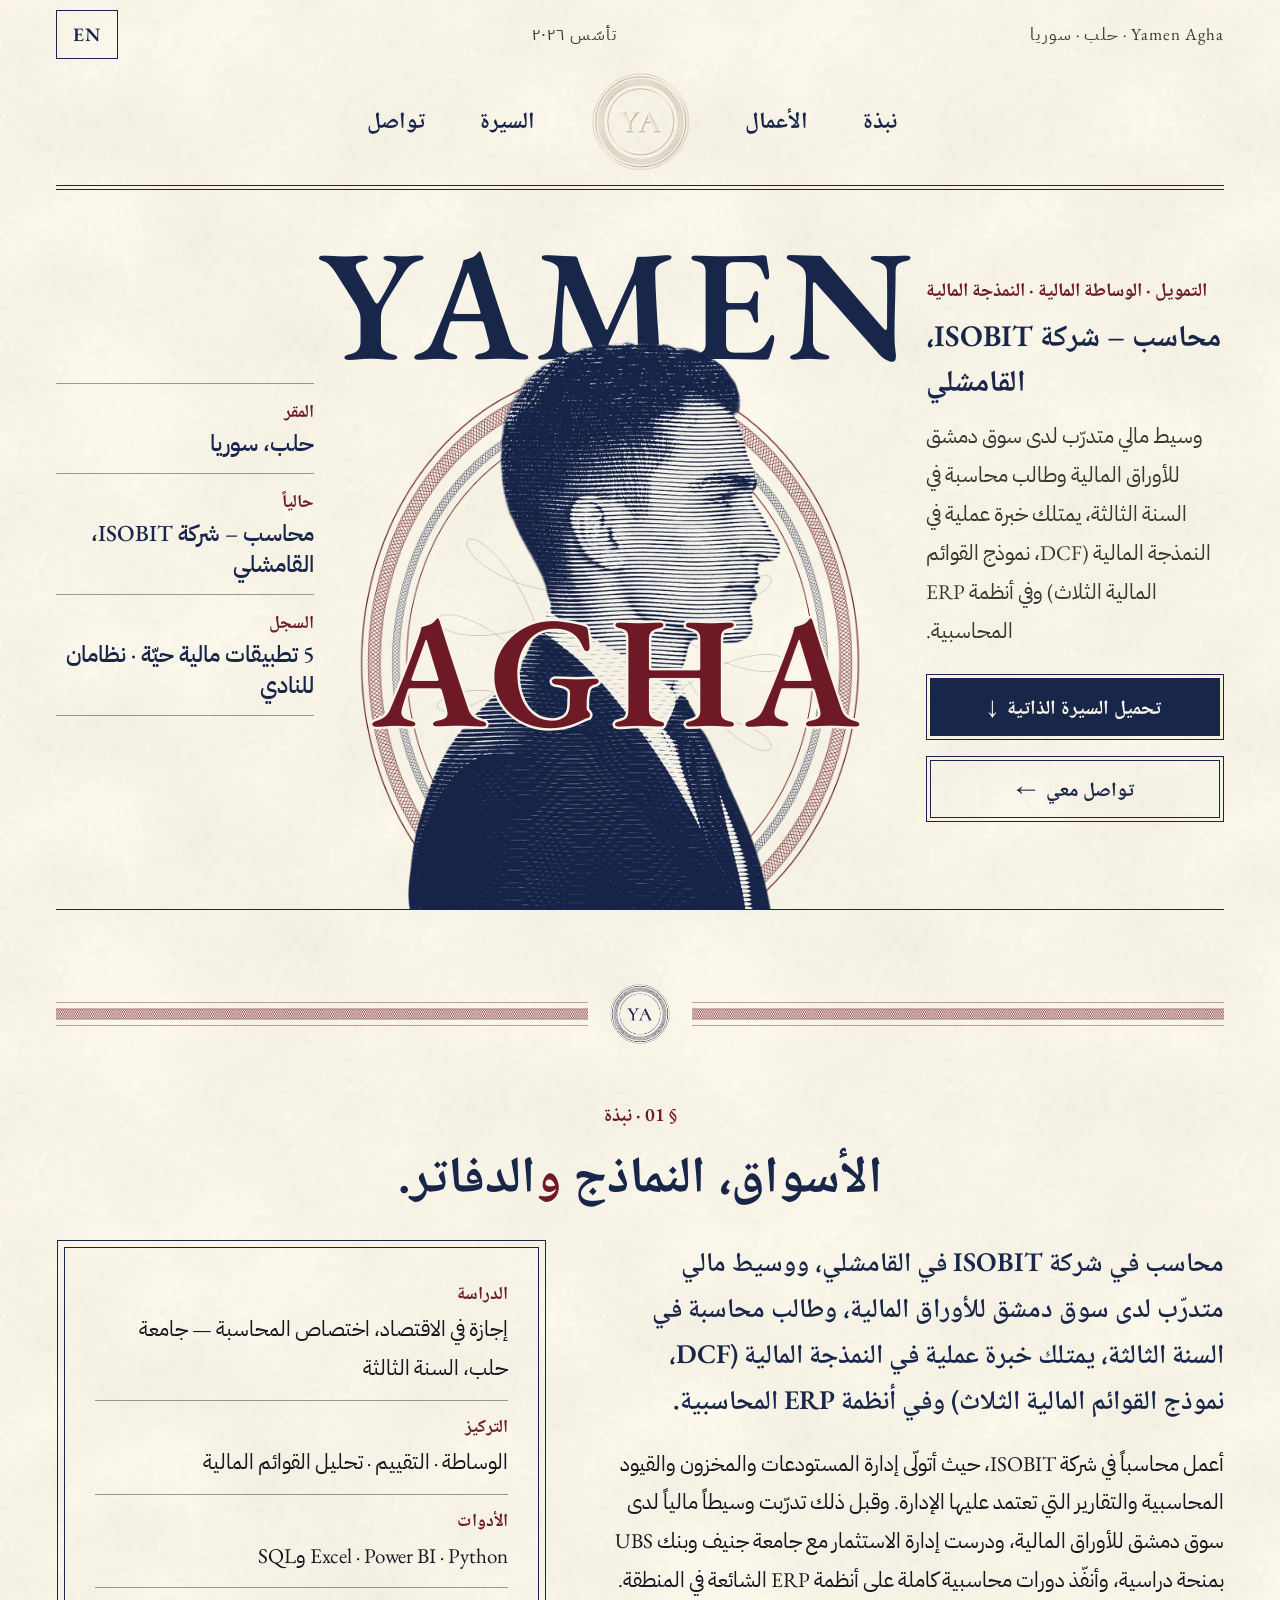
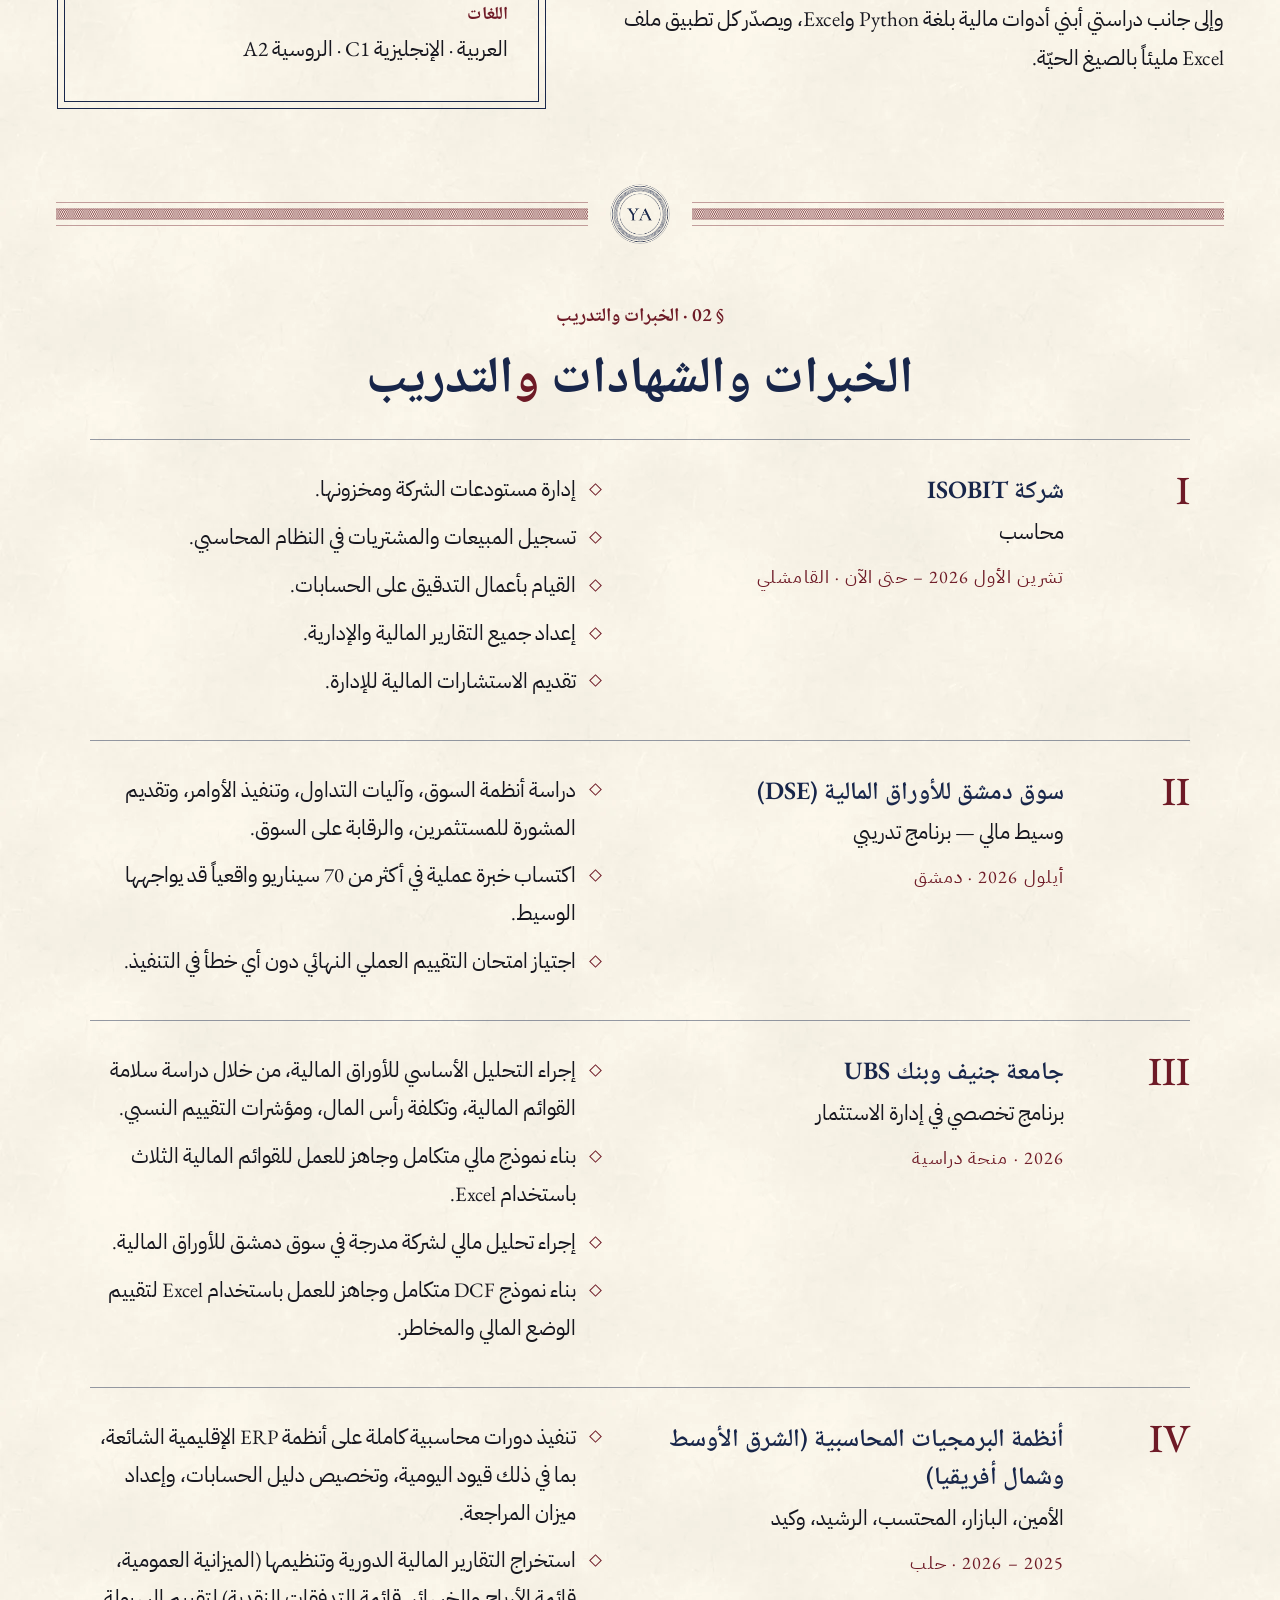
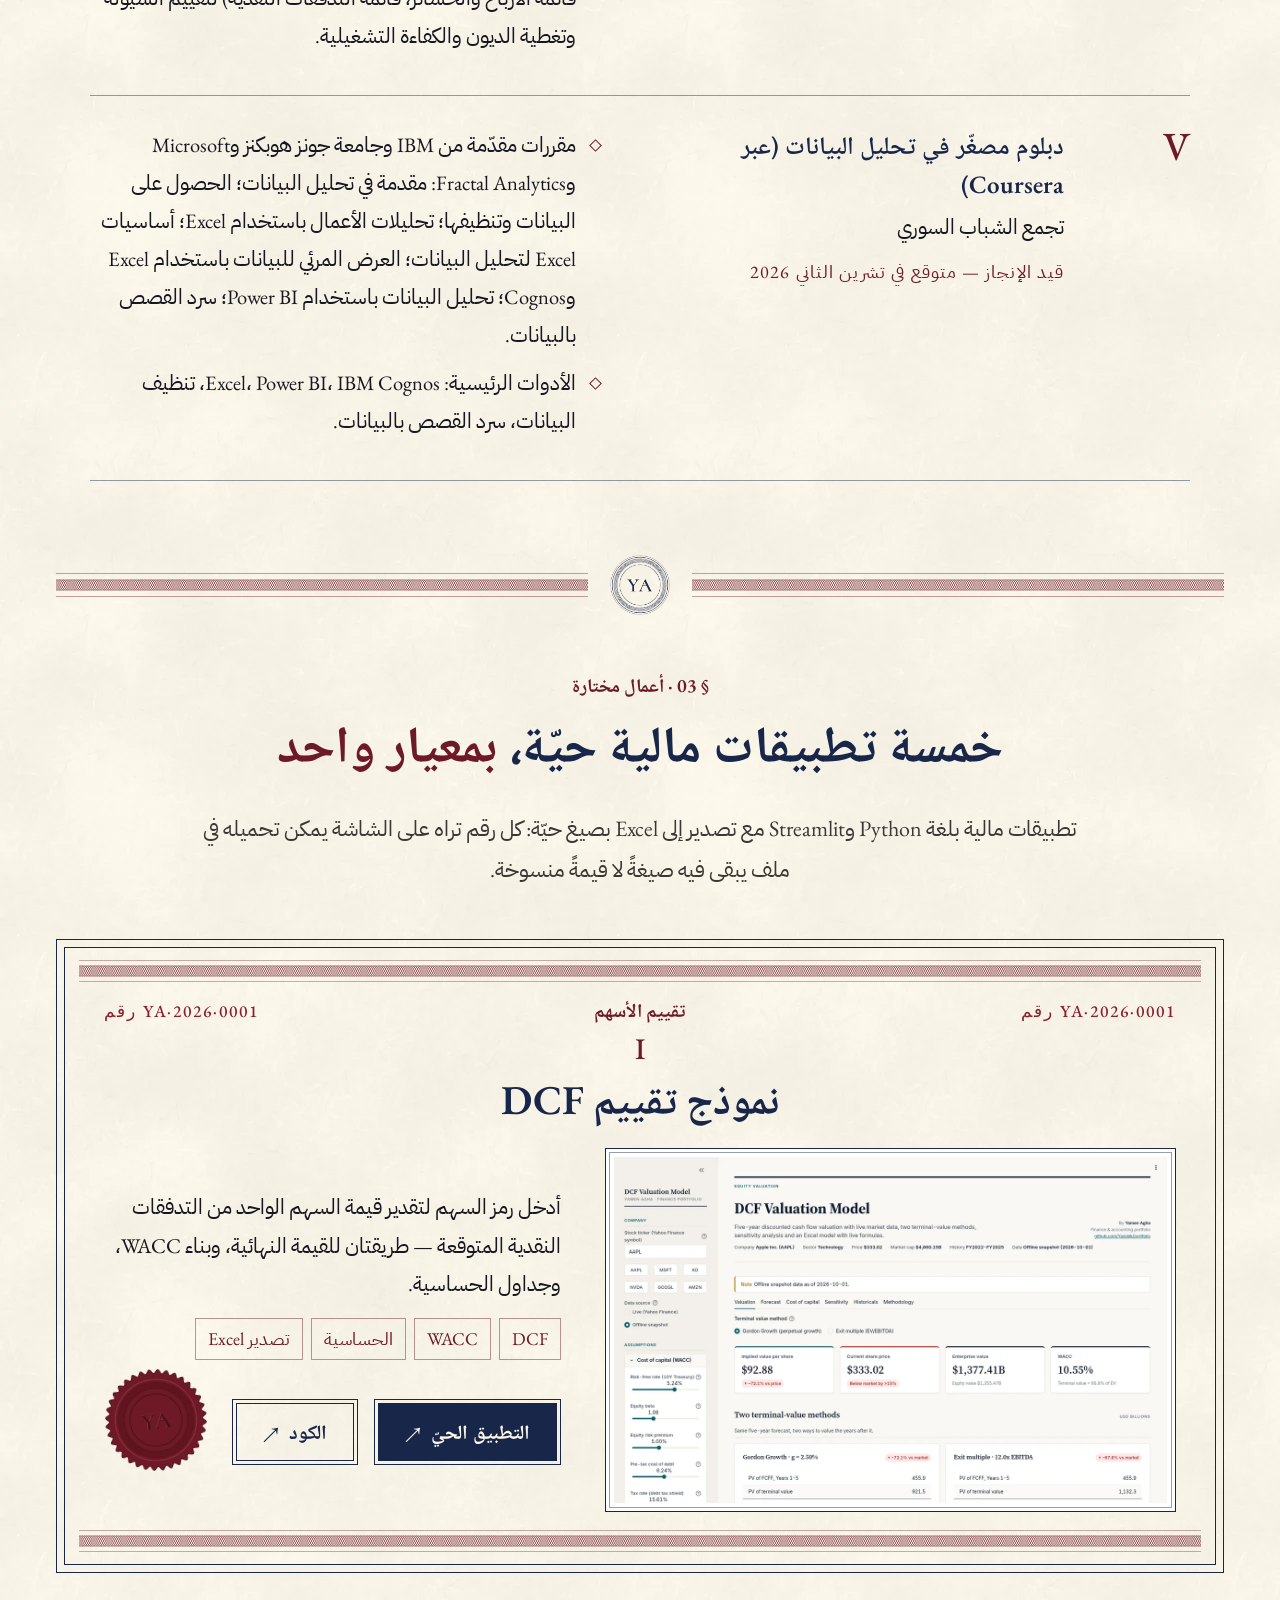
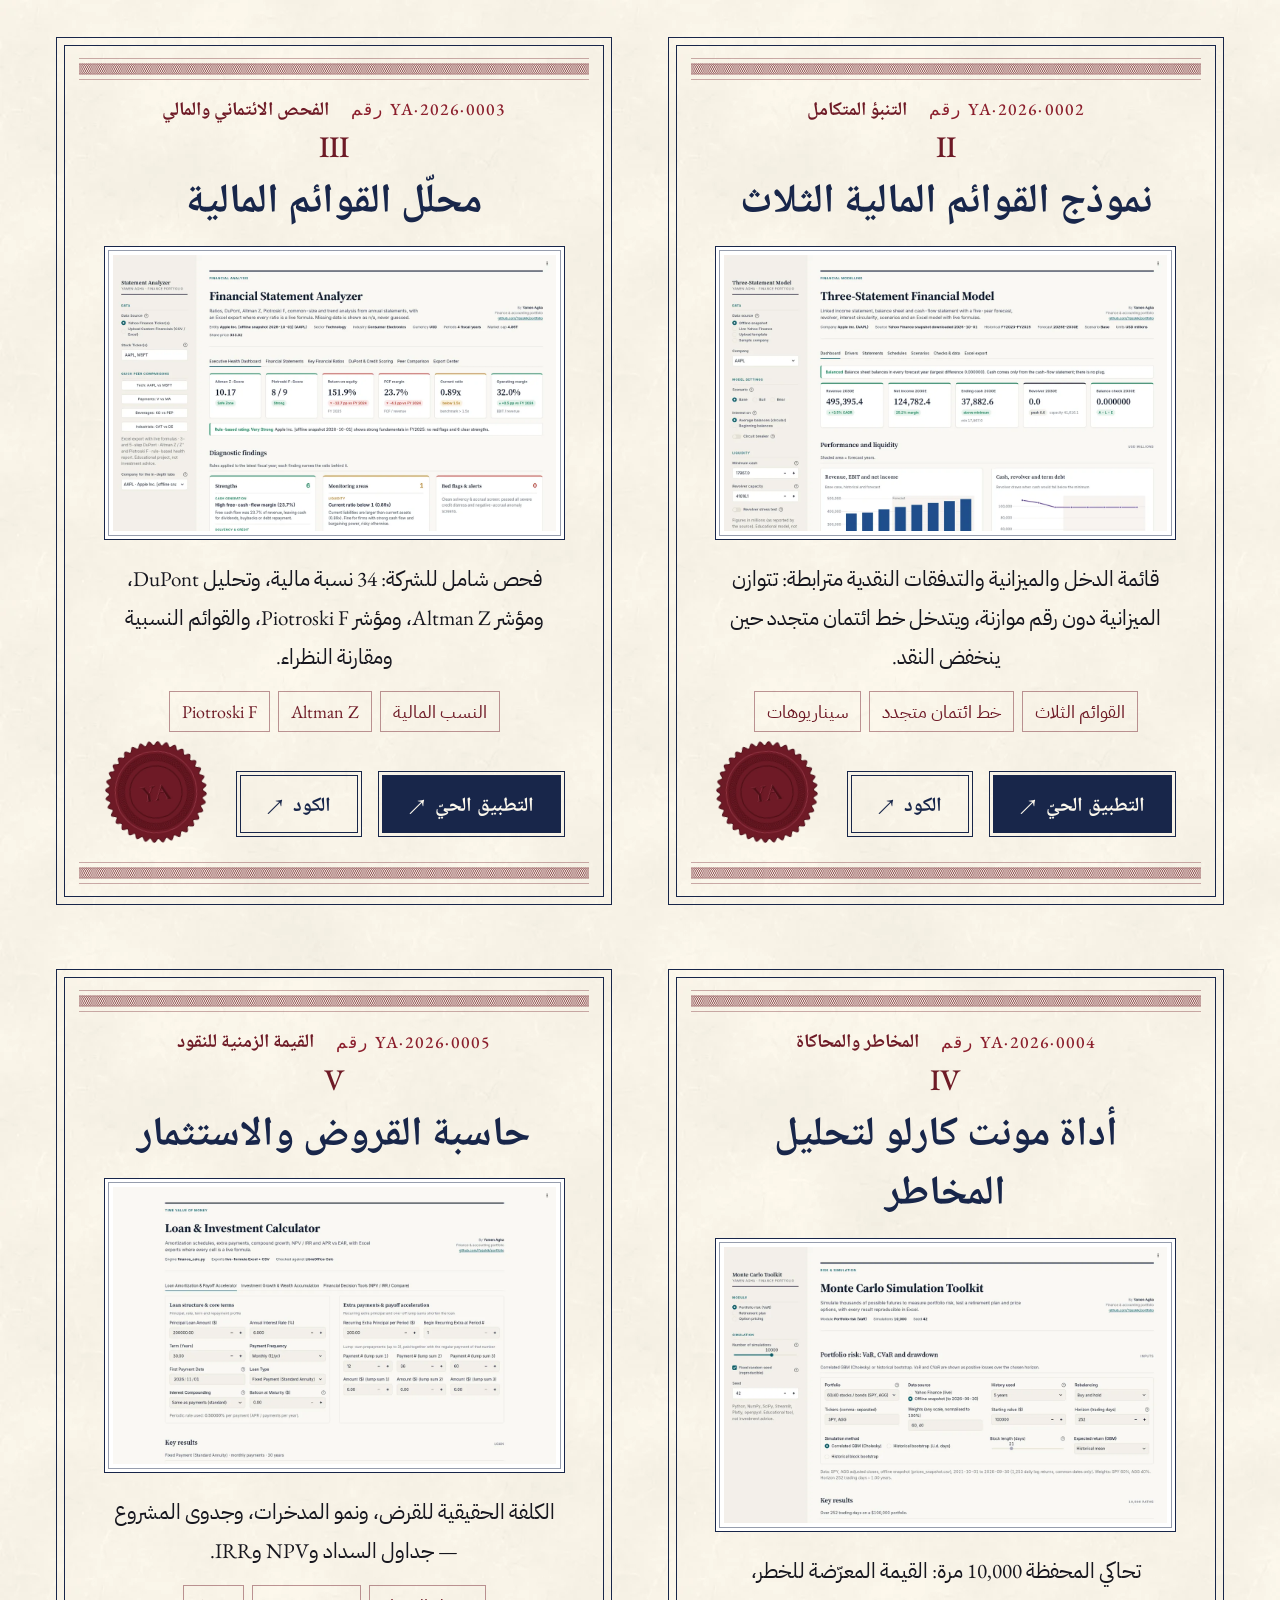
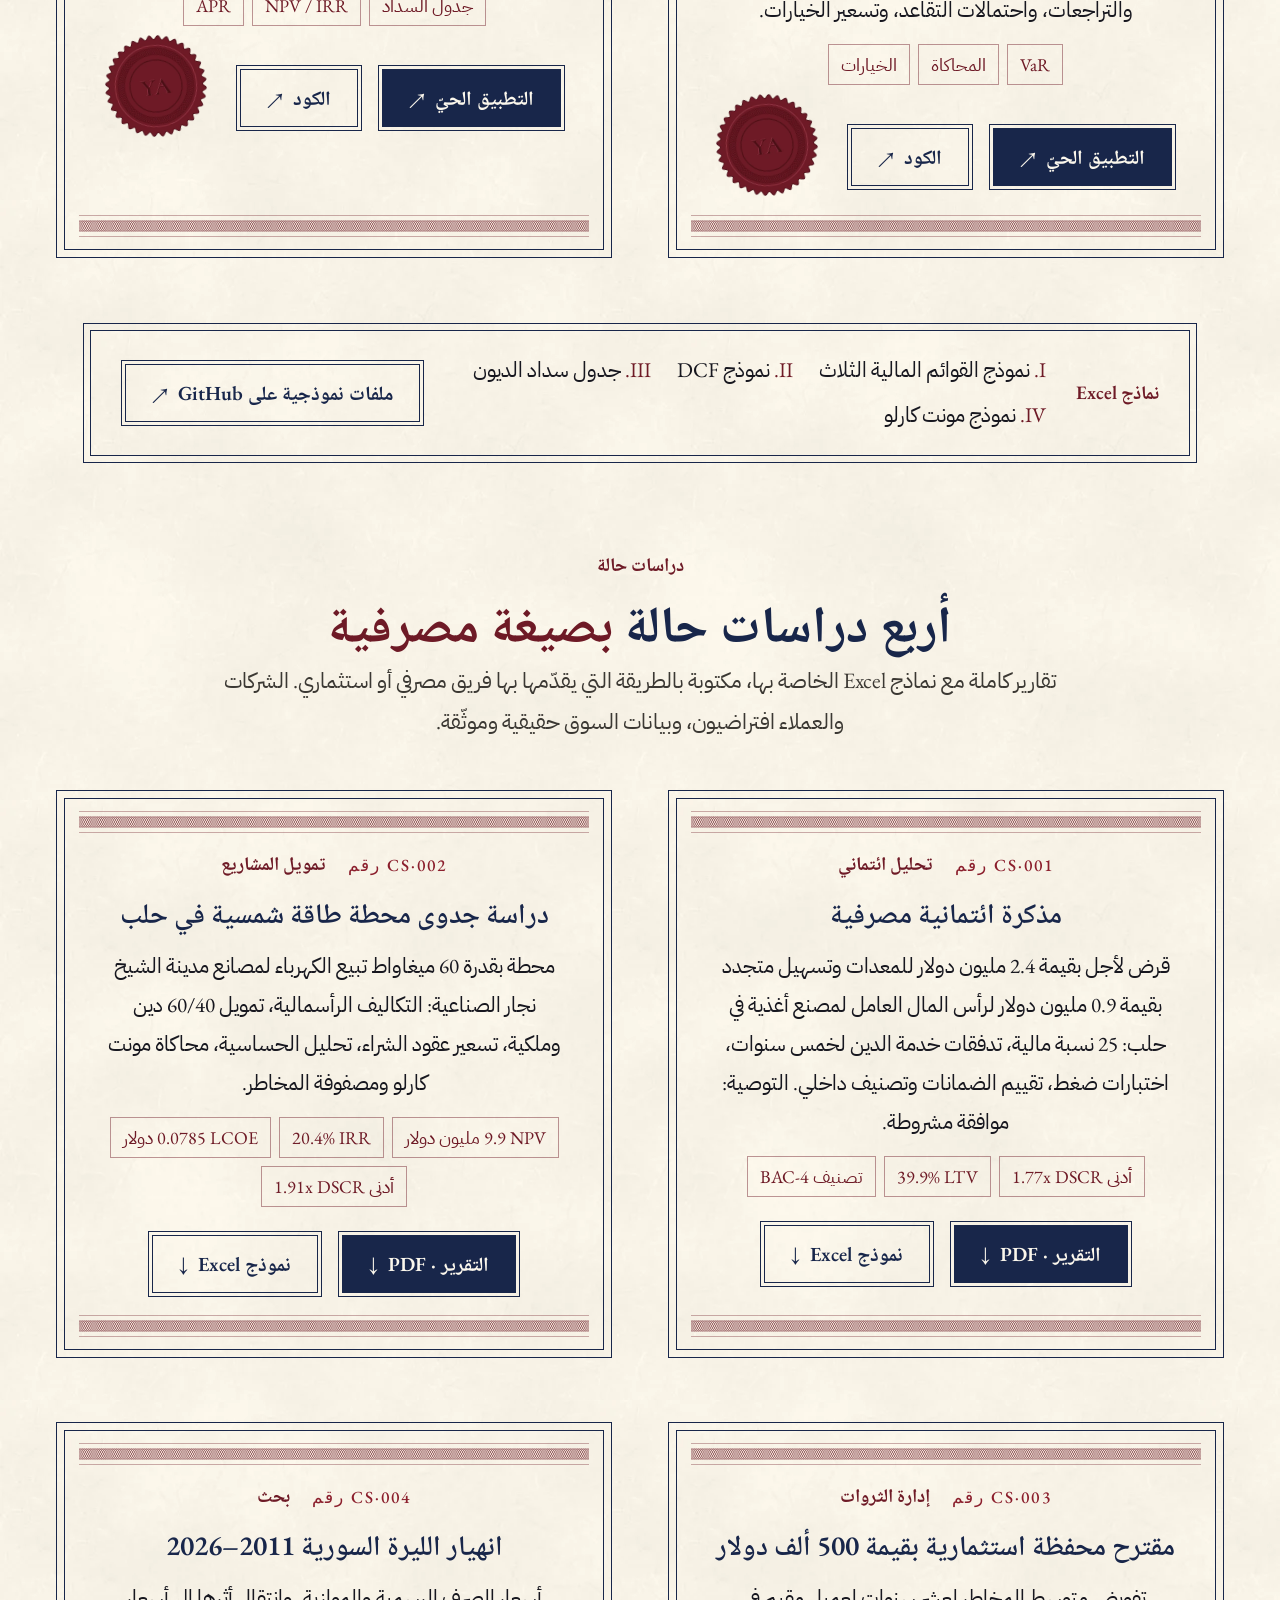
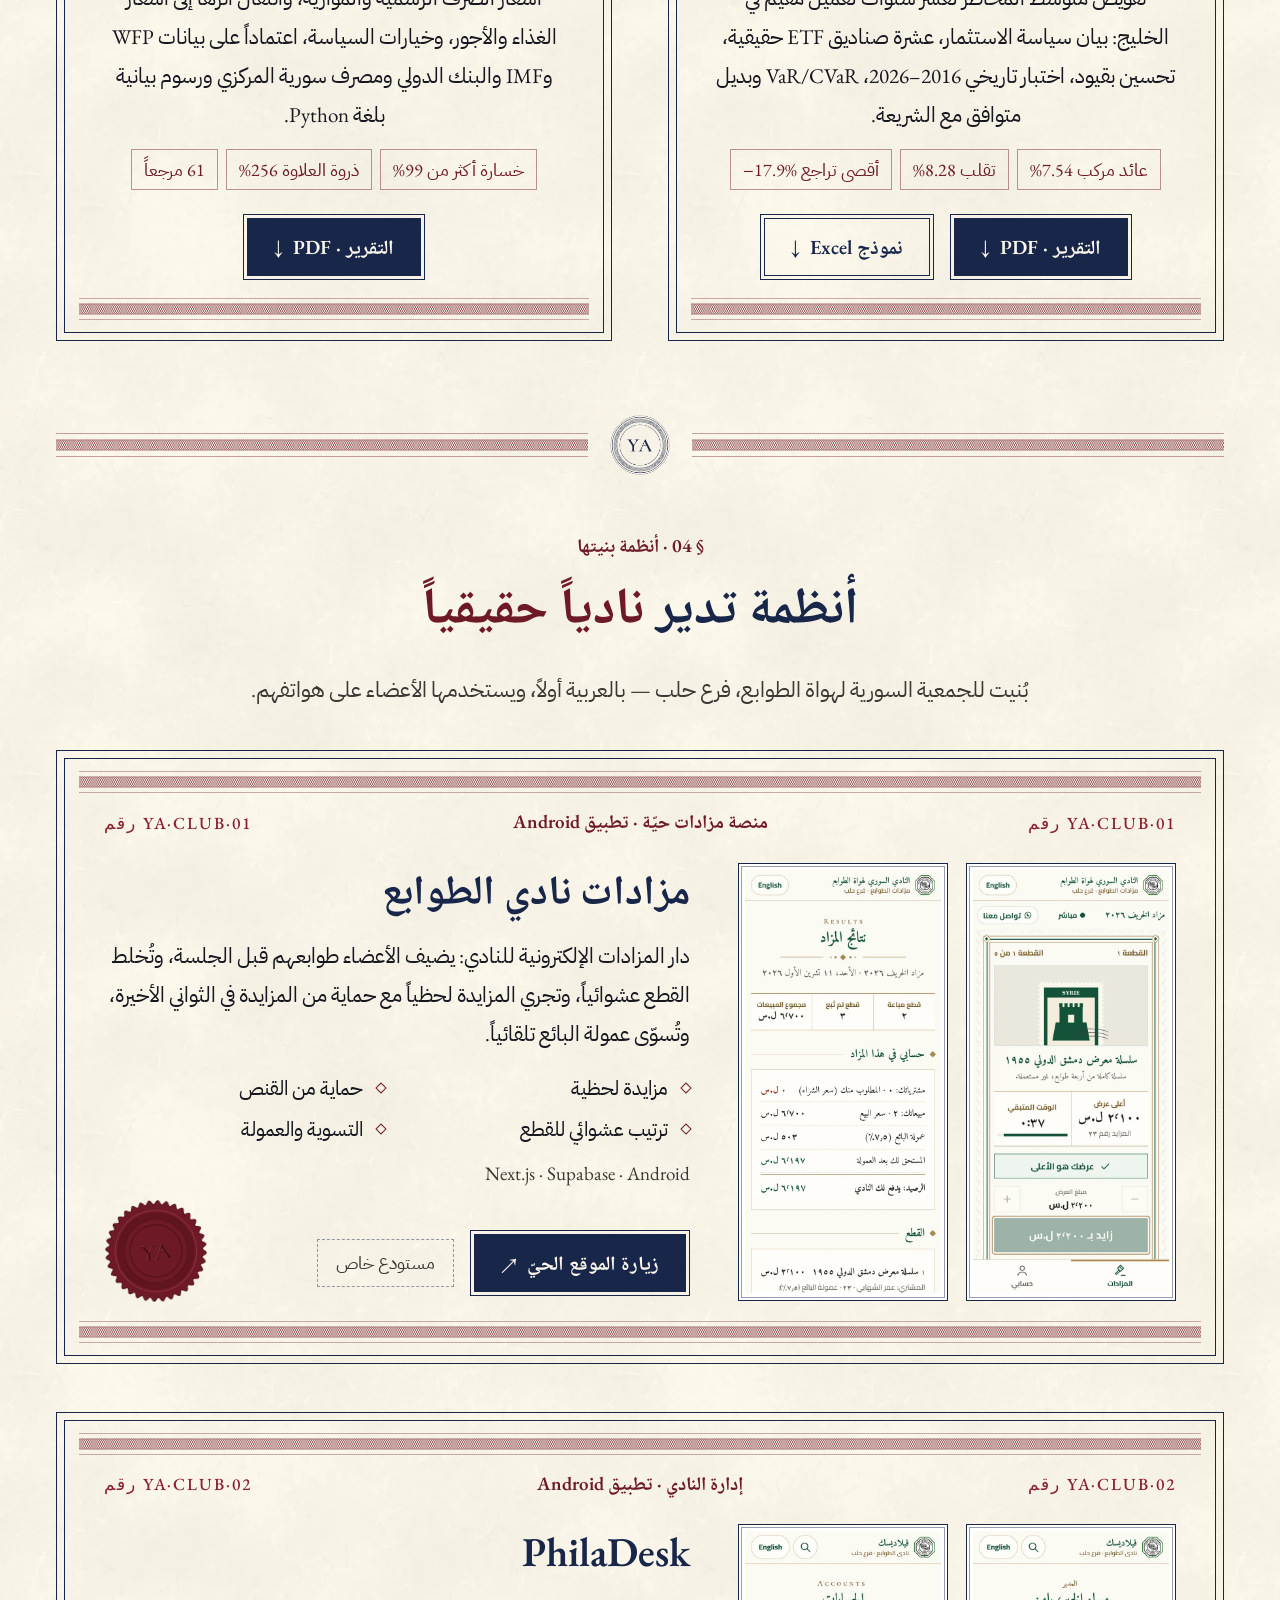
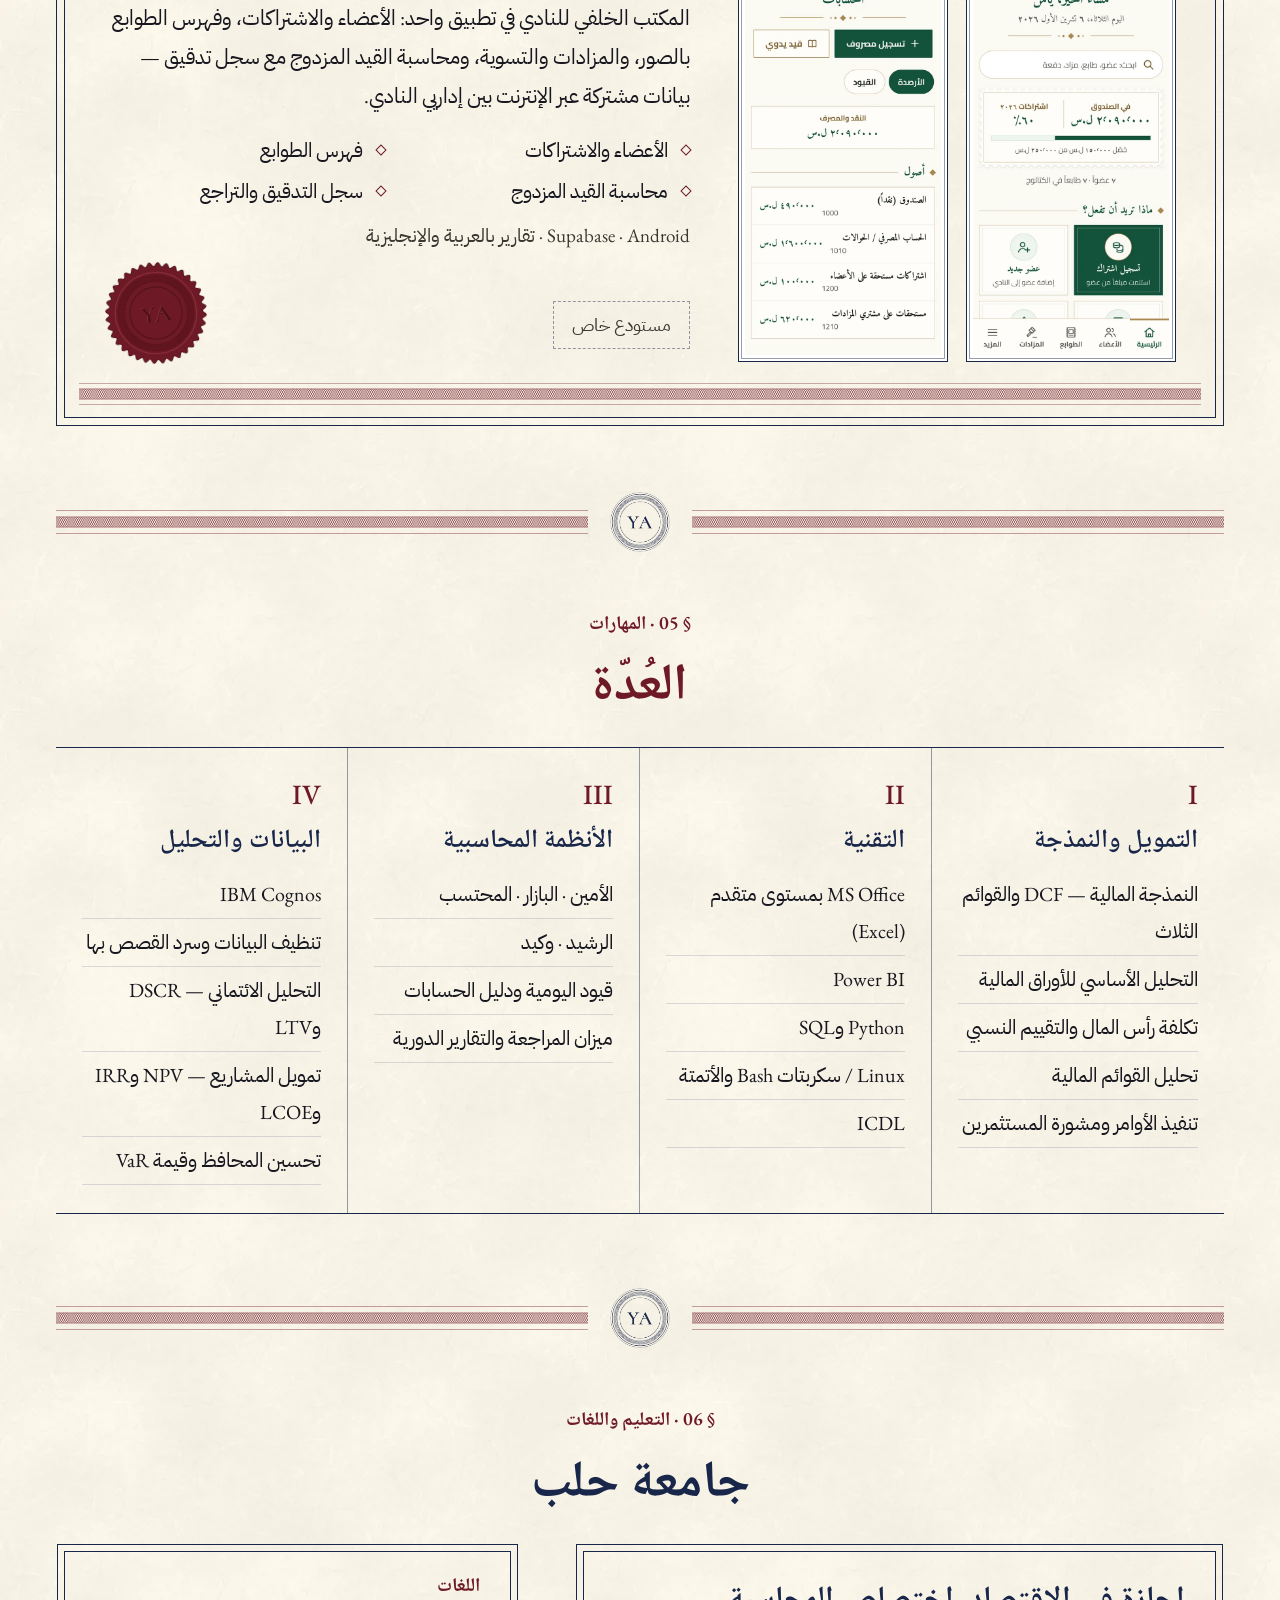
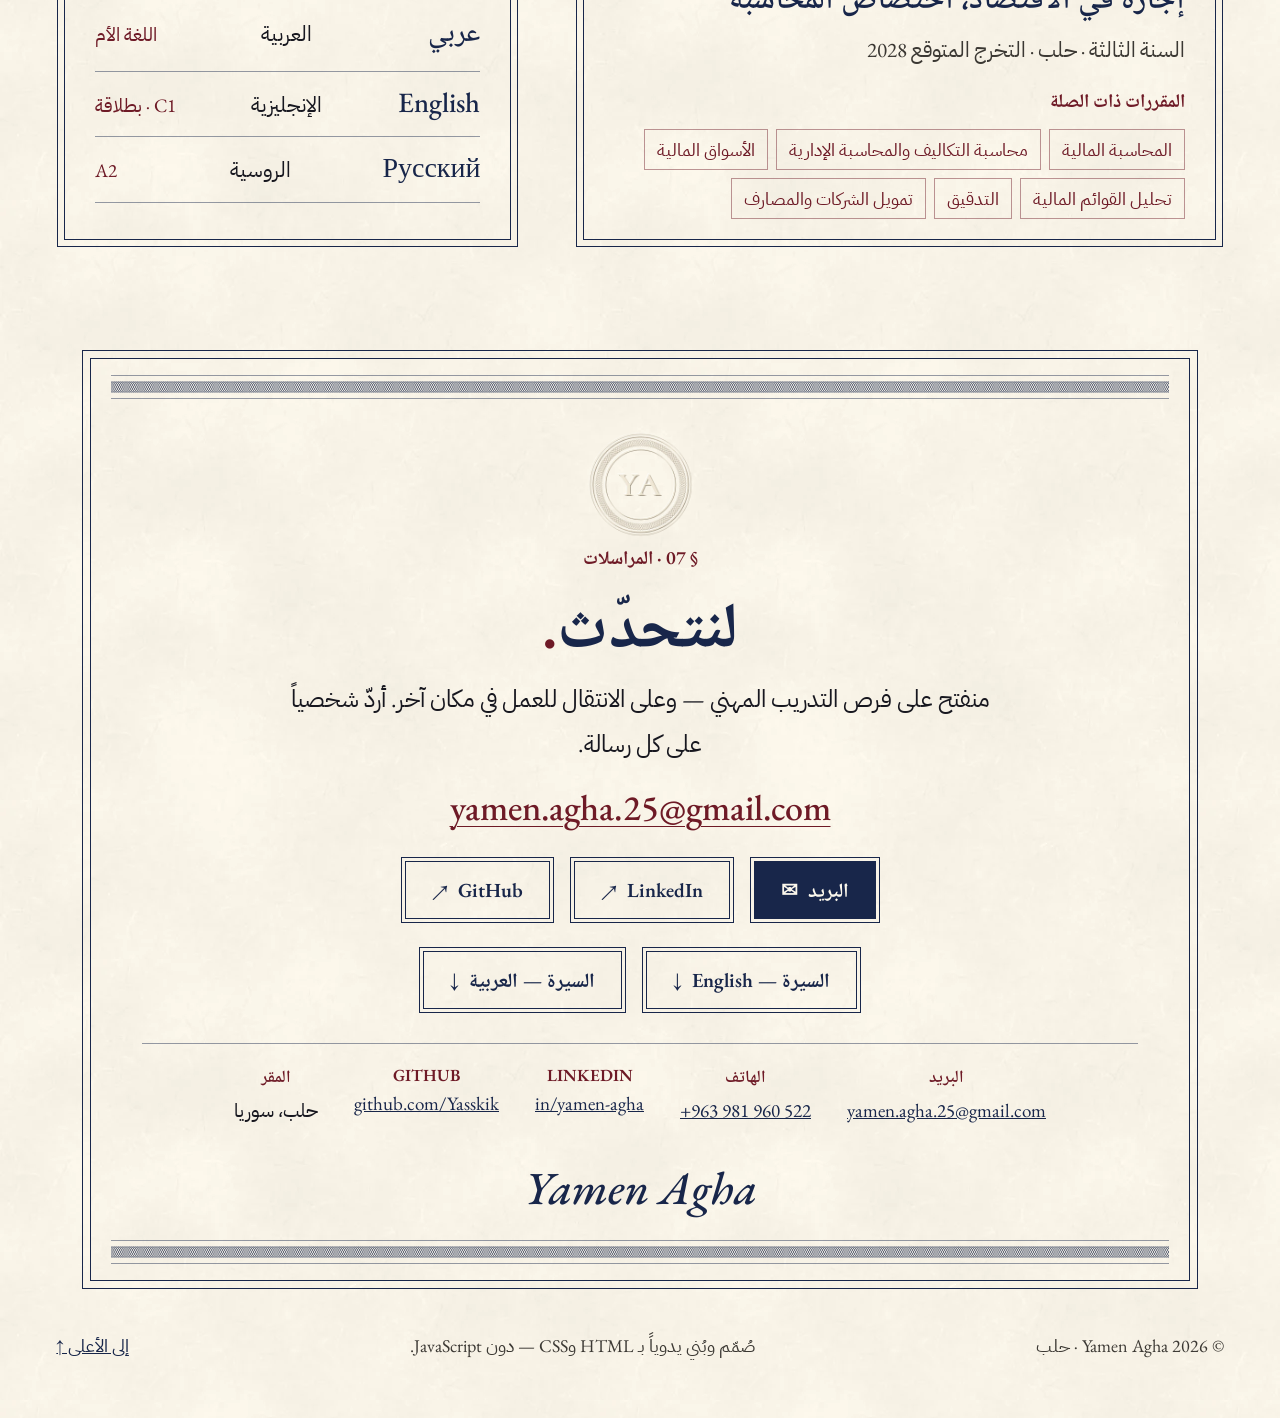
==== commit e4c714b2: "Add current role: Accountant at ISOBIT, Al-Qamishli (EN + AR, CVs, hero, ticker)" ====
--- a/ar/index.html
+++ b/ar/index.html
@@ -4,7 +4,7 @@
 <meta charset="utf-8">
 <meta name="viewport" content="width=device-width, initial-scale=1, viewport-fit=cover">
 <title>يامن آغا — التمويل والوساطة المالية | النمذجة المالية</title>
-<meta name="description" content="يامن آغا — مرشّح لمهنة الوسيط المالي متدرّب لدى سوق دمشق للأوراق المالية، وطالب محاسبة في السنة الثالثة في حلب. نمذجة مالية (DCF، القوائم المالية الثلاث) وتطبيقات مالية حيّة.">
+<meta name="description" content="يامن آغا — محاسب في شركة ISOBIT في القامشلي، ووسيط مالي متدرّب لدى سوق دمشق للأوراق المالية، وطالب محاسبة في السنة الثالثة في جامعة حلب. نمذجة مالية (DCF، القوائم المالية الثلاث) وتطبيقات مالية حيّة.">
 <meta name="author" content="Yamen Agha">
 <meta name="theme-color" content="#F8F3E7">
 <meta name="color-scheme" content="light">
@@ -14,7 +14,7 @@
 <link rel="alternate" hreflang="x-default" href="https://yasskik.github.io/">
 <meta property="og:type" content="profile">
 <meta property="og:title" content="يامن آغا — التمويل والوساطة المالية | النمذجة المالية">
-<meta property="og:description" content="يامن آغا — مرشّح لمهنة الوسيط المالي متدرّب لدى سوق دمشق للأوراق المالية، وطالب محاسبة في السنة الثالثة في حلب. نمذجة مالية (DCF، القوائم المالية الثلاث) وتطبيقات مالية حيّة.">
+<meta property="og:description" content="يامن آغا — محاسب في شركة ISOBIT في القامشلي، ووسيط مالي متدرّب لدى سوق دمشق للأوراق المالية، وطالب محاسبة في السنة الثالثة في جامعة حلب. نمذجة مالية (DCF، القوائم المالية الثلاث) وتطبيقات مالية حيّة.">
 <meta property="og:url" content="https://yasskik.github.io/ar/">
 <meta property="og:image" content="https://yasskik.github.io/assets/img/og.jpg">
 <meta property="og:image:width" content="1200">
@@ -26,7 +26,7 @@
 <meta property="profile:last_name" content="Agha">
 <meta name="twitter:card" content="summary_large_image">
 <meta name="twitter:title" content="يامن آغا — التمويل والوساطة المالية | النمذجة المالية">
-<meta name="twitter:description" content="يامن آغا — مرشّح لمهنة الوسيط المالي متدرّب لدى سوق دمشق للأوراق المالية، وطالب محاسبة في السنة الثالثة في حلب. نمذجة مالية (DCF، القوائم المالية الثلاث) وتطبيقات مالية حيّة.">
+<meta name="twitter:description" content="يامن آغا — محاسب في شركة ISOBIT في القامشلي، ووسيط مالي متدرّب لدى سوق دمشق للأوراق المالية، وطالب محاسبة في السنة الثالثة في جامعة حلب. نمذجة مالية (DCF، القوائم المالية الثلاث) وتطبيقات مالية حيّة.">
 <meta name="twitter:image" content="https://yasskik.github.io/assets/img/og.jpg">
 <link rel="icon" href="../favicon.ico" sizes="48x48">
 <link rel="icon" href="../assets/img/favicon-32.png" sizes="32x32" type="image/png">
@@ -38,7 +38,7 @@
 <link rel="stylesheet" href="../assets/css/fonts.css">
 <link rel="stylesheet" href="../assets/css/style.css">
 <script type="application/ld+json">
-{"@context":"https://schema.org","@type":"Person","name":"Yamen Agha","alternateName":"يامن مهند سليمان آغا","url":"https://yasskik.github.io/","image":"https://yasskik.github.io/assets/img/og.jpg","email":"mailto:yamen.agha.25@gmail.com","telephone":"+963981960522","jobTitle":"DSE-trained broker candidate","address":{"@type":"PostalAddress","addressLocality":"Aleppo","addressCountry":"SY"},"alumniOf":{"@type":"CollegeOrUniversity","name":"Aleppo University"},"knowsLanguage":["ar","en","ru"],"sameAs":["https://www.linkedin.com/in/yamen-agha-157600288","https://github.com/Yasskik"]}
+{"@context":"https://schema.org","@type":"Person","name":"Yamen Agha","alternateName":"يامن مهند سليمان آغا","url":"https://yasskik.github.io/","image":"https://yasskik.github.io/assets/img/og.jpg","email":"mailto:yamen.agha.25@gmail.com","telephone":"+963981960522","jobTitle":"Accountant","worksFor":{"@type":"Organization","name":"ISOBIT","address":{"@type":"PostalAddress","addressLocality":"Al-Qamishli","addressCountry":"SY"}},"address":{"@type":"PostalAddress","addressLocality":"Aleppo","addressCountry":"SY"},"alumniOf":{"@type":"CollegeOrUniversity","name":"Aleppo University"},"knowsLanguage":["ar","en","ru"],"sameAs":["https://www.linkedin.com/in/yamen-agha-157600288","https://github.com/Yasskik"]}
 </script>
 </head>
 <body class="lang-ar">
@@ -60,8 +60,8 @@
   <h1 class="sr-only" id="hero-title">يامن آغا — التمويل والوساطة والنمذجة المالية</h1>
   <div class="hero__start">
     <p class="sc">التمويل · الوساطة المالية · النمذجة المالية</p>
-    <p class="hero__role">مرشّح لمهنة الوسيط المالي، متدرّب لدى سوق دمشق للأوراق المالية</p>
-    <p class="hero__lede">طالب محاسبة في السنة الثالثة، يمتلك خبرة عملية في النمذجة المالية (DCF، نموذج القوائم المالية الثلاث) وفي أنظمة ERP المحاسبية.</p>
+    <p class="hero__role">محاسب – شركة ISOBIT، القامشلي</p>
+    <p class="hero__lede">وسيط مالي متدرّب لدى سوق دمشق للأوراق المالية وطالب محاسبة في السنة الثالثة، يمتلك خبرة عملية في النمذجة المالية (DCF، نموذج القوائم المالية الثلاث) وفي أنظمة ERP المحاسبية.</p>
     <div class="btns">
       <a class="btn btn--ink" href="../cv/Yamen_Agha_CV_AR.pdf" download>تحميل السيرة الذاتية <span aria-hidden="true">↓</span></a>
       <a class="btn btn--line" href="#contact">تواصل معي <span aria-hidden="true">←</span></a>
@@ -74,7 +74,7 @@
     <span class="name name--front">AGHA</span>
   </div>
   <dl class="hero__end">
-<div><dt>المقر</dt><dd>حلب، سوريا</dd></div><div><dt>الحالة</dt><dd>منفتح على التدريب المهني والانتقال</dd></div>    <div><dt>السجل</dt><dd>5 تطبيقات مالية حيّة · نظامان للنادي</dd></div>
+<div><dt>المقر</dt><dd>حلب، سوريا</dd></div><div><dt>حالياً</dt><dd>محاسب – شركة ISOBIT، القامشلي</dd></div>    <div><dt>السجل</dt><dd>5 تطبيقات مالية حيّة · نظامان للنادي</dd></div>
   </dl>
 </section>
 
@@ -88,8 +88,8 @@
 
   <div class="about__grid">
     <div class="about__text">
-      <p class="about__lead">مرشّح لمهنة الوسيط المالي متدرّب لدى سوق دمشق للأوراق المالية، وطالب محاسبة في السنة الثالثة، يمتلك خبرة عملية في النمذجة المالية (DCF، نموذج القوائم المالية الثلاث) وفي أنظمة ERP المحاسبية؛ منفتح على فرص التدريب المهني وعلى الانتقال للعمل في مكان آخر.</p>
-      <p>تدرّبت وسيطاً مالياً لدى سوق دمشق للأوراق المالية، ودرست إدارة الاستثمار مع جامعة جنيف وبنك UBS بمنحة دراسية، وأنفّذ دورات محاسبية كاملة على أنظمة ERP الشائعة في المنطقة. وإلى جانب دراستي أبني أدوات مالية بلغة Python وExcel، ويصدّر كل تطبيق ملف Excel مليئاً بالصيغ الحيّة.</p>
+      <p class="about__lead">محاسب في شركة ISOBIT في القامشلي، ووسيط مالي متدرّب لدى سوق دمشق للأوراق المالية، وطالب محاسبة في السنة الثالثة، يمتلك خبرة عملية في النمذجة المالية (DCF، نموذج القوائم المالية الثلاث) وفي أنظمة ERP المحاسبية.</p>
+      <p>أعمل محاسباً في شركة ISOBIT، حيث أتولّى إدارة المستودعات والمخزون والقيود المحاسبية والتقارير التي تعتمد عليها الإدارة. وقبل ذلك تدرّبت وسيطاً مالياً لدى سوق دمشق للأوراق المالية، ودرست إدارة الاستثمار مع جامعة جنيف وبنك UBS بمنحة دراسية، وأنفّذ دورات محاسبية كاملة على أنظمة ERP الشائعة في المنطقة. وإلى جانب دراستي أبني أدوات مالية بلغة Python وExcel، ويصدّر كل تطبيق ملف Excel مليئاً بالصيغ الحيّة.</p>
     </div>
     <dl class="ledger">
 <div><dt>الدراسة</dt><dd>إجازة في الاقتصاد، اختصاص المحاسبة — جامعة حلب، السنة الثالثة</dd></div><div><dt>التركيز</dt><dd>الوساطة · التقييم · تحليل القوائم المالية</dd></div><div><dt>الأدوات</dt><dd>Excel · Power BI · Python وSQL</dd></div><div><dt>اللغات</dt><dd>العربية · الإنجليزية C1 · الروسية A2</dd></div>    </dl>
@@ -107,24 +107,33 @@
     <li class="exp__item">
       <span class="exp__num" aria-hidden="true">I</span>
       <div class="exp__head">
-        <h3>سوق دمشق للأوراق المالية (DSE)</h3>
-        <p class="exp__role">وسيط مالي — برنامج تدريبي</p>
-        <p class="exp__when">أيلول 2026 · دمشق</p>
-      </div>
-      <ul class="exp__bullets"><li>دراسة أنظمة السوق، وآليات التداول، وتنفيذ الأوامر، وتقديم المشورة للمستثمرين، والرقابة على السوق.</li><li>اكتساب خبرة عملية في أكثر من 70 سيناريو واقعياً قد يواجهها الوسيط.</li><li>اجتياز امتحان التقييم العملي النهائي دون أي خطأ في التنفيذ.</li></ul>
+        <h3>شركة ISOBIT</h3>
+        <p class="exp__role">محاسب</p>
+        <p class="exp__when">تشرين الأول 2026 – حتى الآن · القامشلي</p>
+      </div>
+      <ul class="exp__bullets"><li>إدارة مستودعات الشركة ومخزونها.</li><li>تسجيل المبيعات والمشتريات في النظام المحاسبي.</li><li>القيام بأعمال التدقيق على الحسابات.</li><li>إعداد جميع التقارير المالية والإدارية.</li><li>تقديم الاستشارات المالية للإدارة.</li></ul>
     </li>
     <li class="exp__item">
       <span class="exp__num" aria-hidden="true">II</span>
       <div class="exp__head">
-        <h3>جامعة جنيف وبنك UBS</h3>
-        <p class="exp__role">برنامج تخصصي في إدارة الاستثمار</p>
-        <p class="exp__when">2026 · منحة دراسية</p>
-      </div>
-      <ul class="exp__bullets"><li>إجراء التحليل الأساسي للأوراق المالية، من خلال دراسة سلامة القوائم المالية، وتكلفة رأس المال، ومؤشرات التقييم النسبي.</li><li>بناء نموذج مالي متكامل وجاهز للعمل للقوائم المالية الثلاث باستخدام Excel.</li><li>إجراء تحليل مالي لشركة مدرجة في سوق دمشق للأوراق المالية.</li><li>بناء نموذج DCF متكامل وجاهز للعمل باستخدام Excel لتقييم الوضع المالي والمخاطر.</li></ul>
+        <h3>سوق دمشق للأوراق المالية (DSE)</h3>
+        <p class="exp__role">وسيط مالي — برنامج تدريبي</p>
+        <p class="exp__when">أيلول 2026 · دمشق</p>
+      </div>
+      <ul class="exp__bullets"><li>دراسة أنظمة السوق، وآليات التداول، وتنفيذ الأوامر، وتقديم المشورة للمستثمرين، والرقابة على السوق.</li><li>اكتساب خبرة عملية في أكثر من 70 سيناريو واقعياً قد يواجهها الوسيط.</li><li>اجتياز امتحان التقييم العملي النهائي دون أي خطأ في التنفيذ.</li></ul>
     </li>
     <li class="exp__item">
       <span class="exp__num" aria-hidden="true">III</span>
       <div class="exp__head">
+        <h3>جامعة جنيف وبنك UBS</h3>
+        <p class="exp__role">برنامج تخصصي في إدارة الاستثمار</p>
+        <p class="exp__when">2026 · منحة دراسية</p>
+      </div>
+      <ul class="exp__bullets"><li>إجراء التحليل الأساسي للأوراق المالية، من خلال دراسة سلامة القوائم المالية، وتكلفة رأس المال، ومؤشرات التقييم النسبي.</li><li>بناء نموذج مالي متكامل وجاهز للعمل للقوائم المالية الثلاث باستخدام Excel.</li><li>إجراء تحليل مالي لشركة مدرجة في سوق دمشق للأوراق المالية.</li><li>بناء نموذج DCF متكامل وجاهز للعمل باستخدام Excel لتقييم الوضع المالي والمخاطر.</li></ul>
+    </li>
+    <li class="exp__item">
+      <span class="exp__num" aria-hidden="true">IV</span>
+      <div class="exp__head">
         <h3>أنظمة البرمجيات المحاسبية (الشرق الأوسط وشمال أفريقيا)</h3>
         <p class="exp__role">الأمين، البازار، المحتسب، الرشيد، وكيد</p>
         <p class="exp__when">2025 – 2026 · حلب</p>
@@ -132,7 +141,7 @@
       <ul class="exp__bullets"><li>تنفيذ دورات محاسبية كاملة على أنظمة ERP الإقليمية الشائعة، بما في ذلك قيود اليومية، وتخصيص دليل الحسابات، وإعداد ميزان المراجعة.</li><li>استخراج التقارير المالية الدورية وتنظيمها (الميزانية العمومية، قائمة الأرباح والخسائر، قائمة التدفقات النقدية) لتقييم السيولة وتغطية الديون والكفاءة التشغيلية.</li></ul>
     </li>
     <li class="exp__item">
-      <span class="exp__num" aria-hidden="true">IV</span>
+      <span class="exp__num" aria-hidden="true">V</span>
       <div class="exp__head">
         <h3>دبلوم مصغّر في تحليل البيانات (عبر Coursera)</h3>
         <p class="exp__role">تجمع الشباب السوري</p>
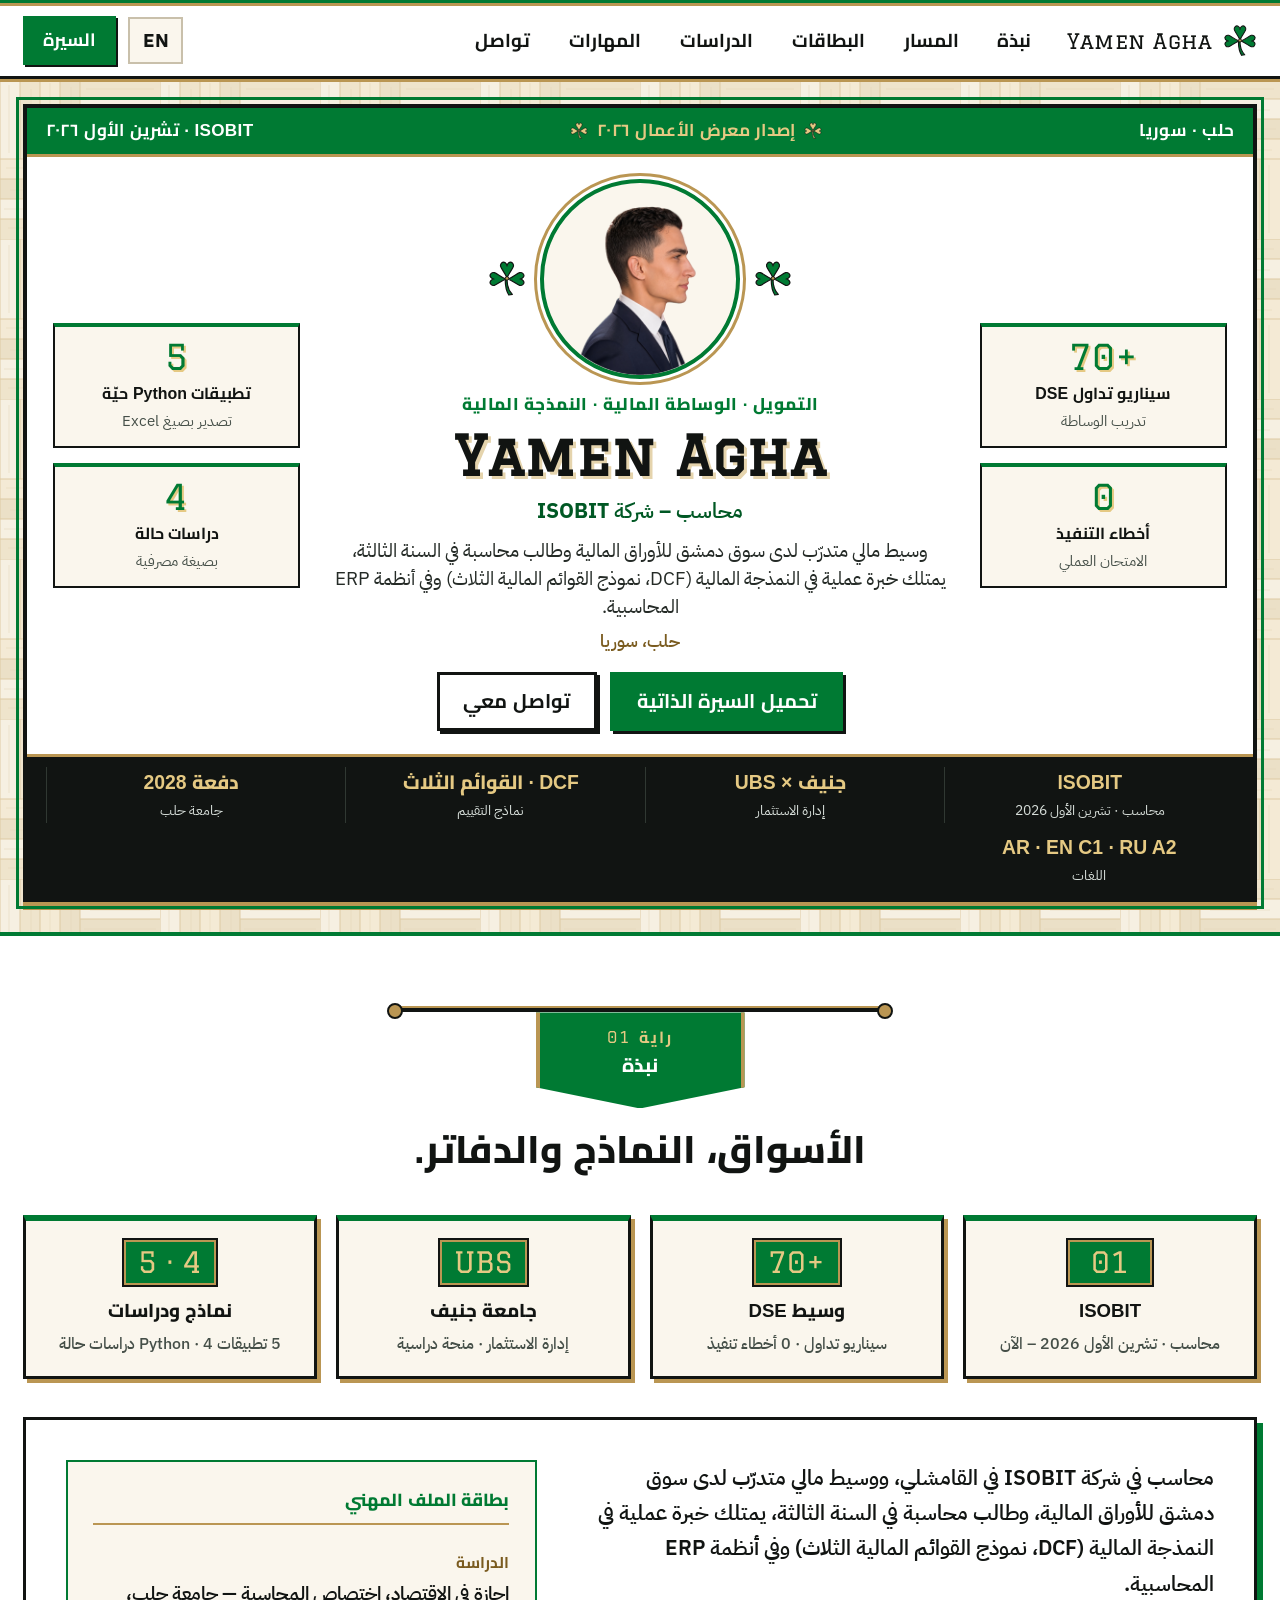
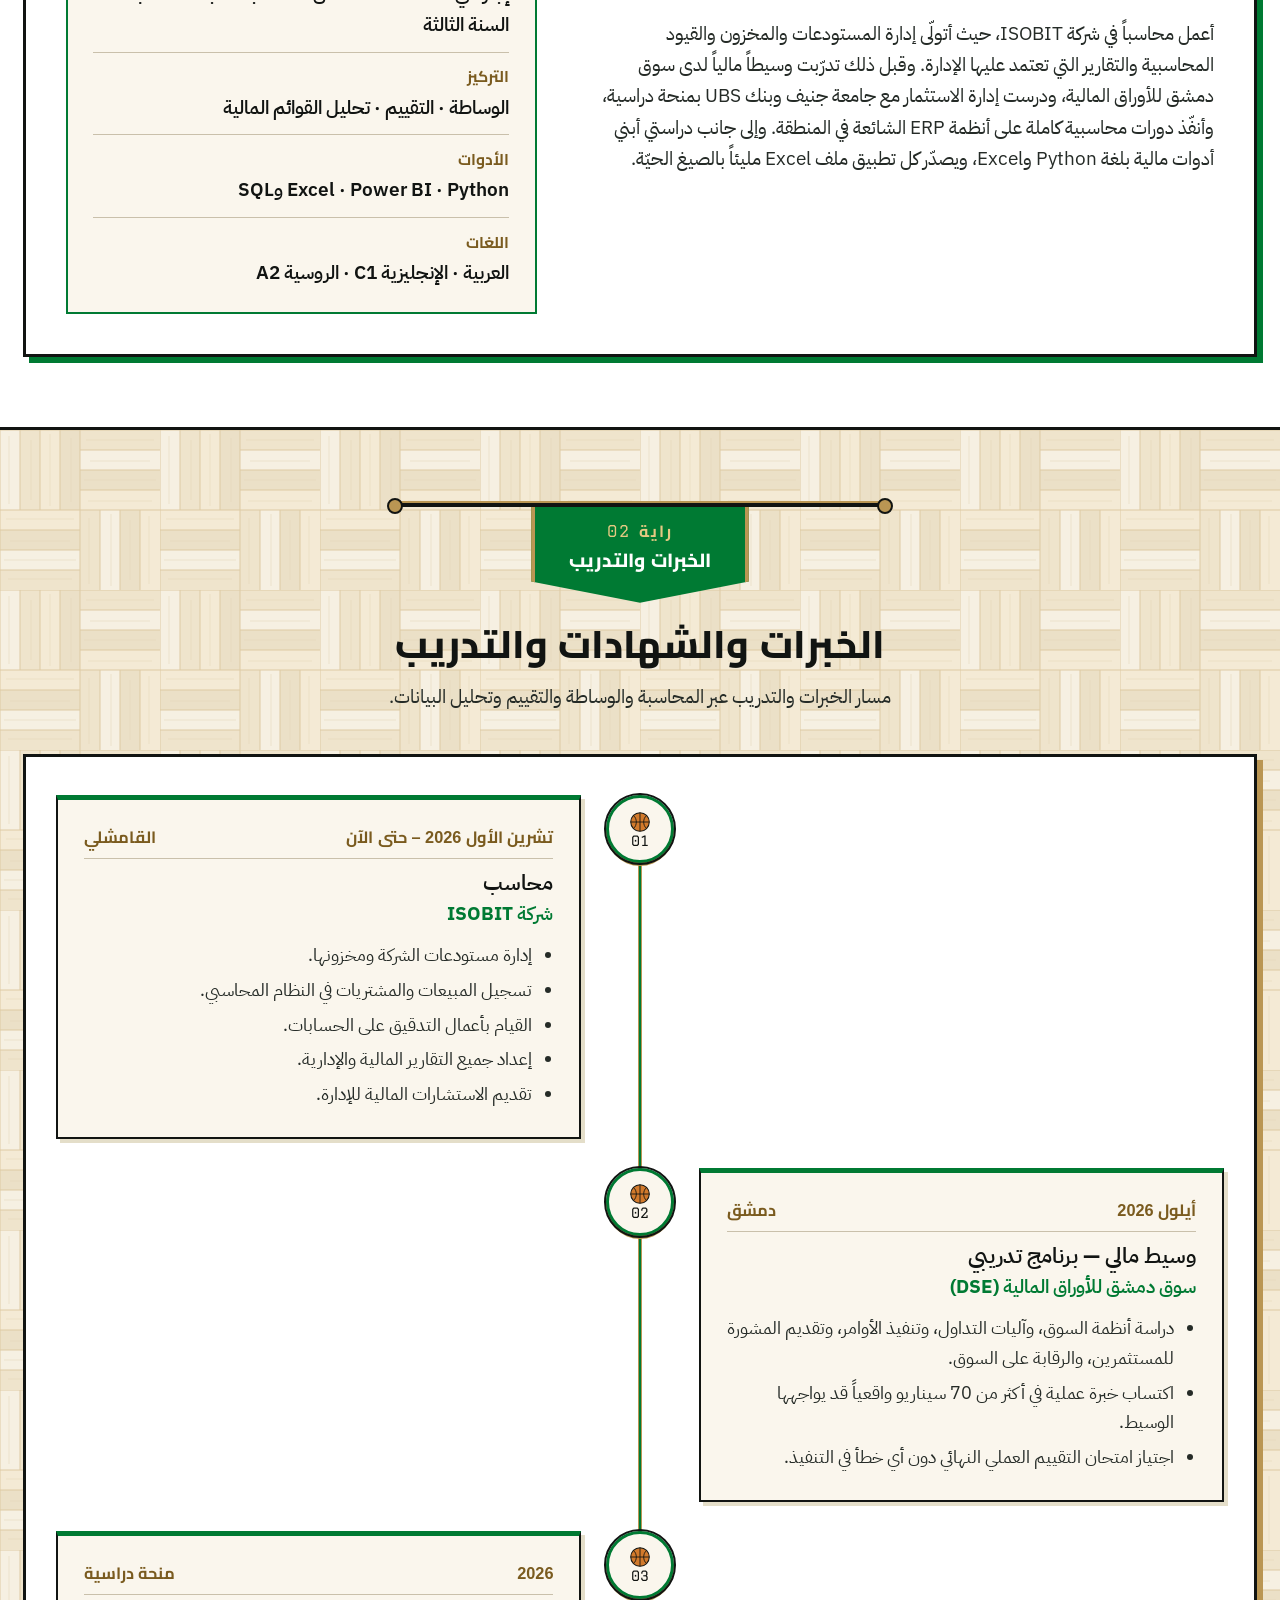
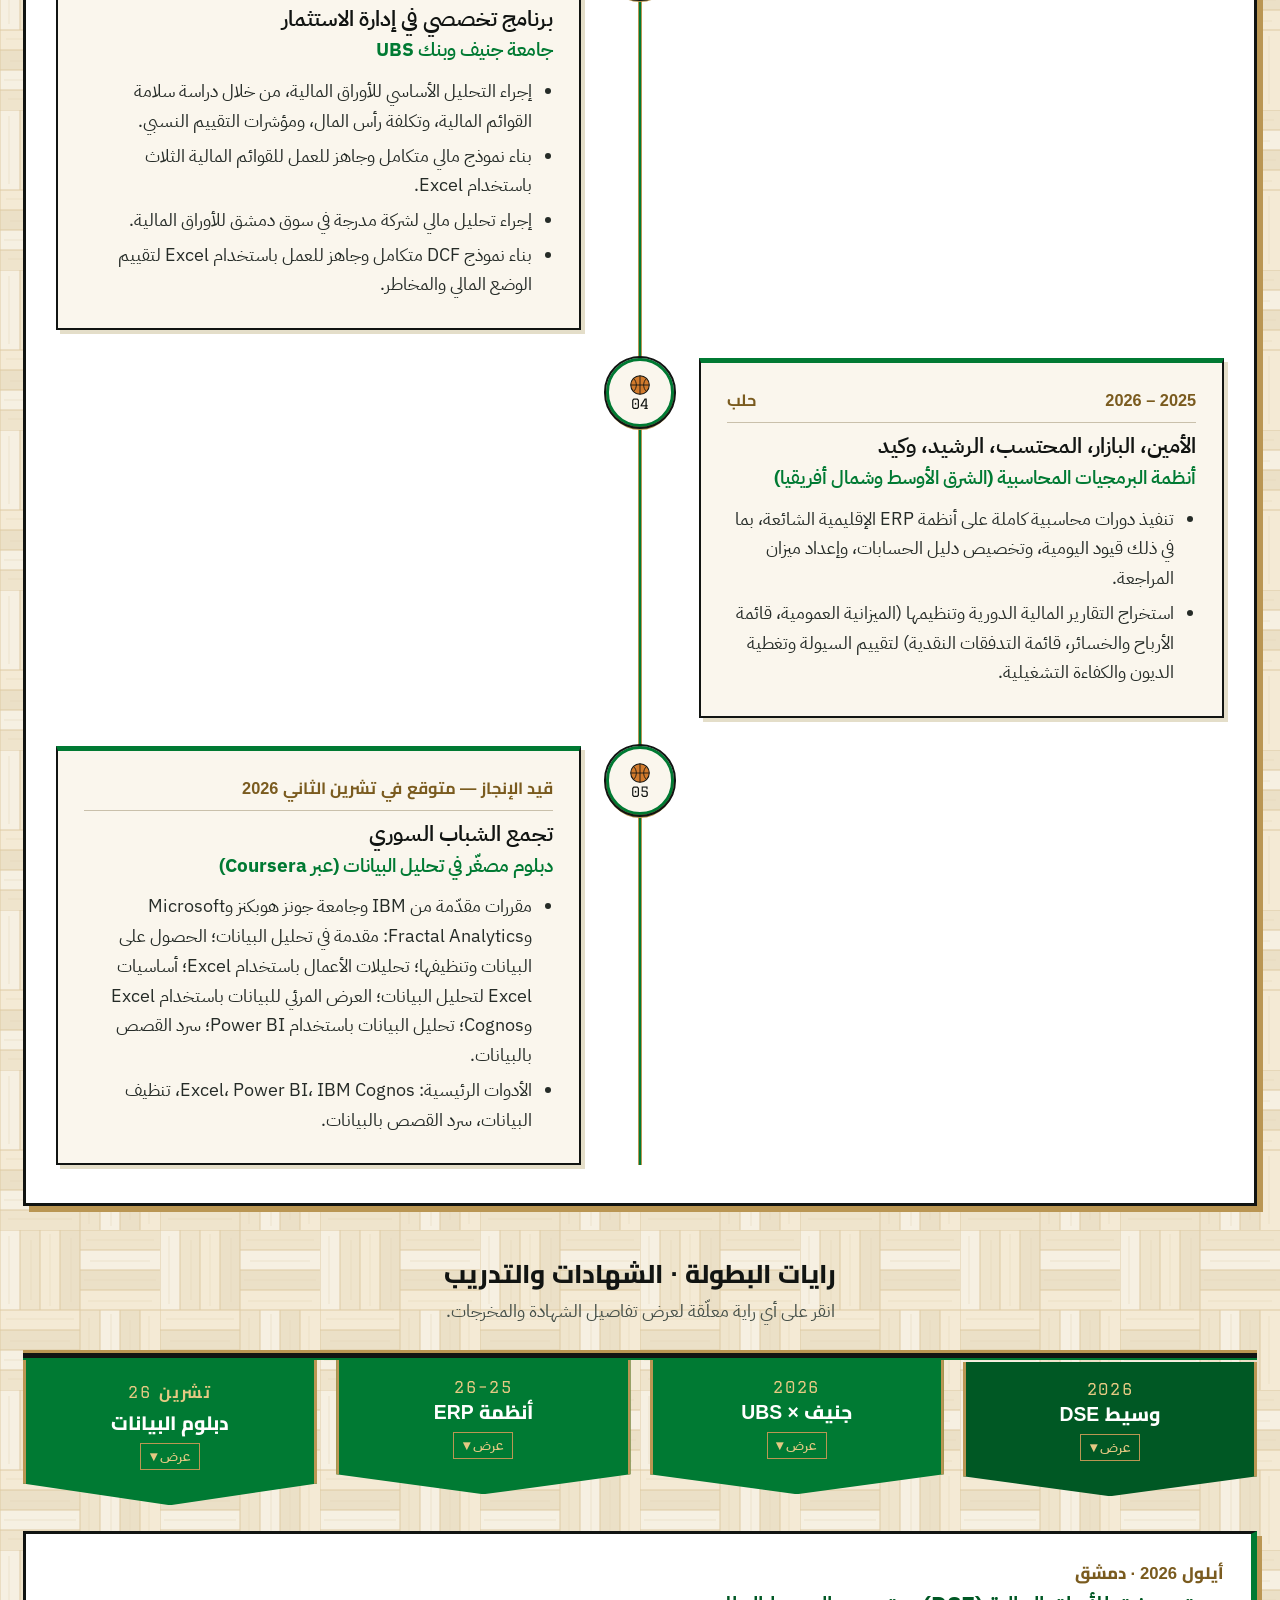
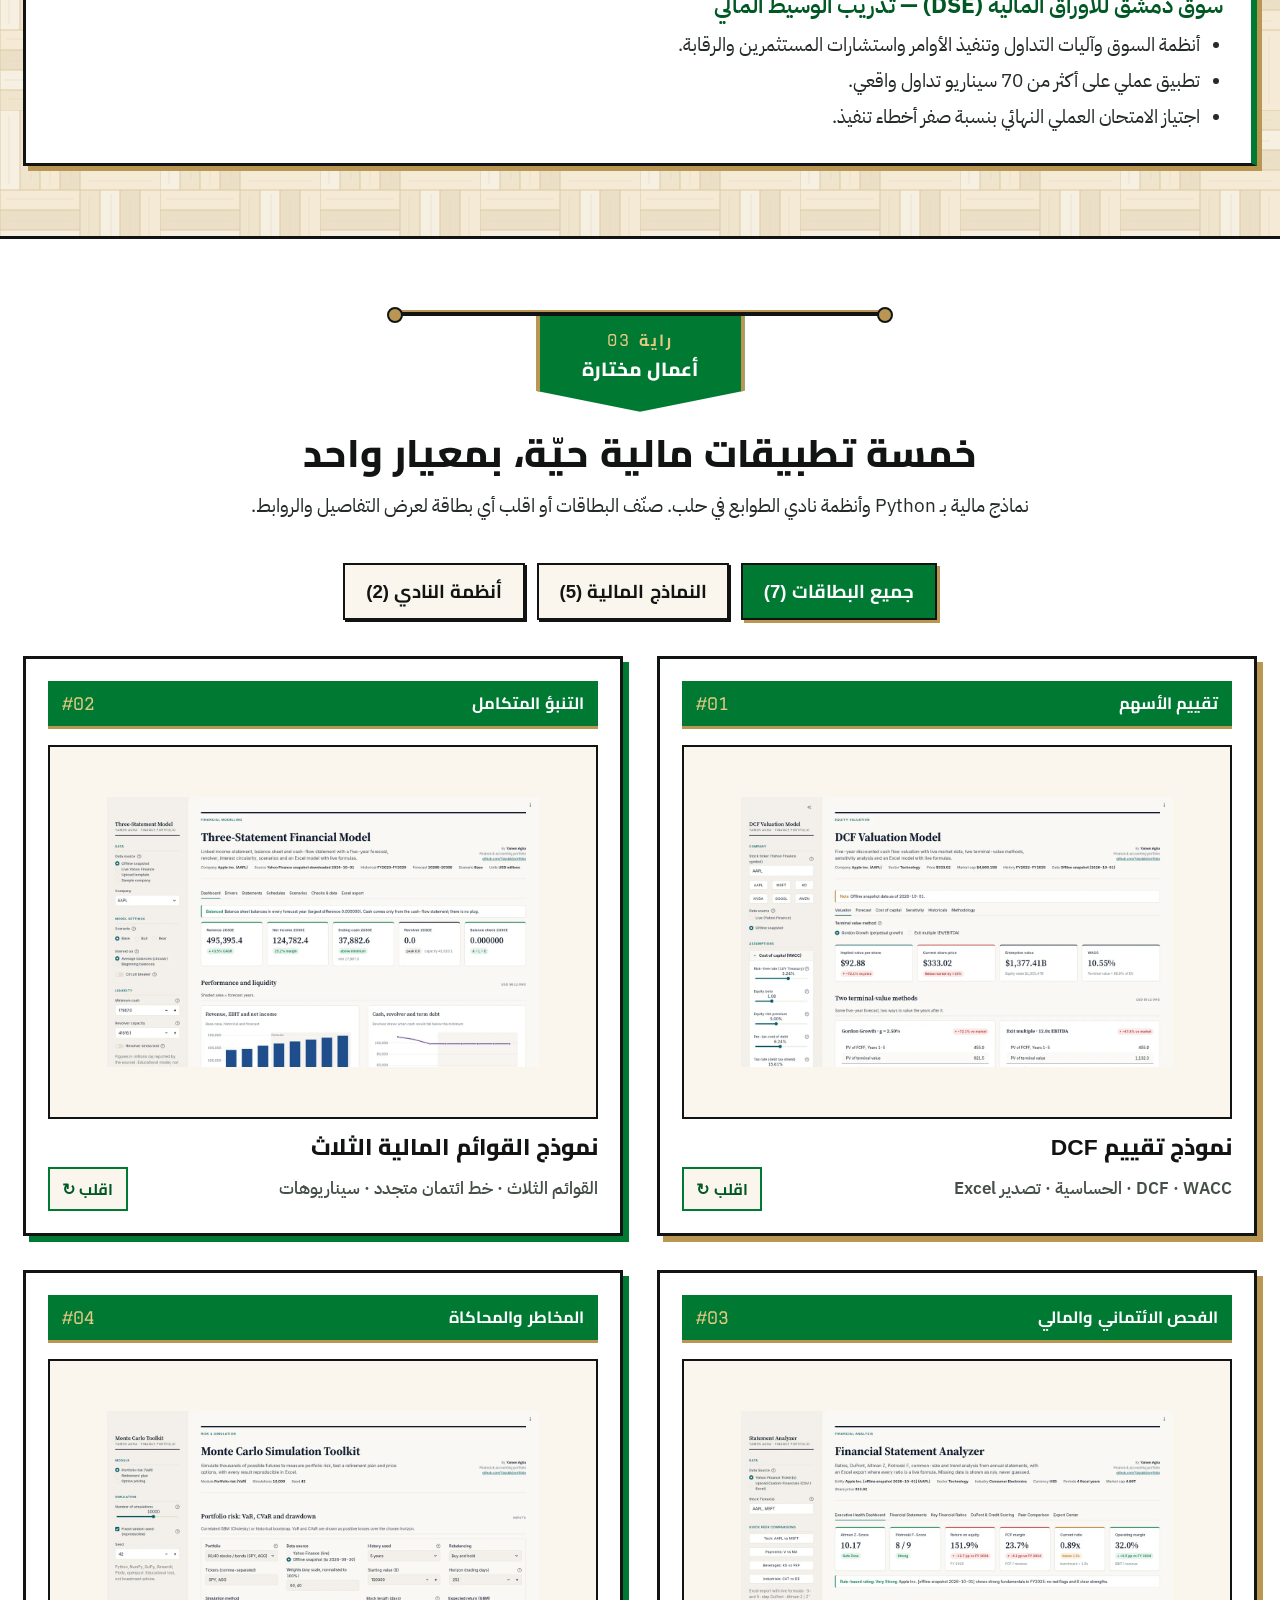
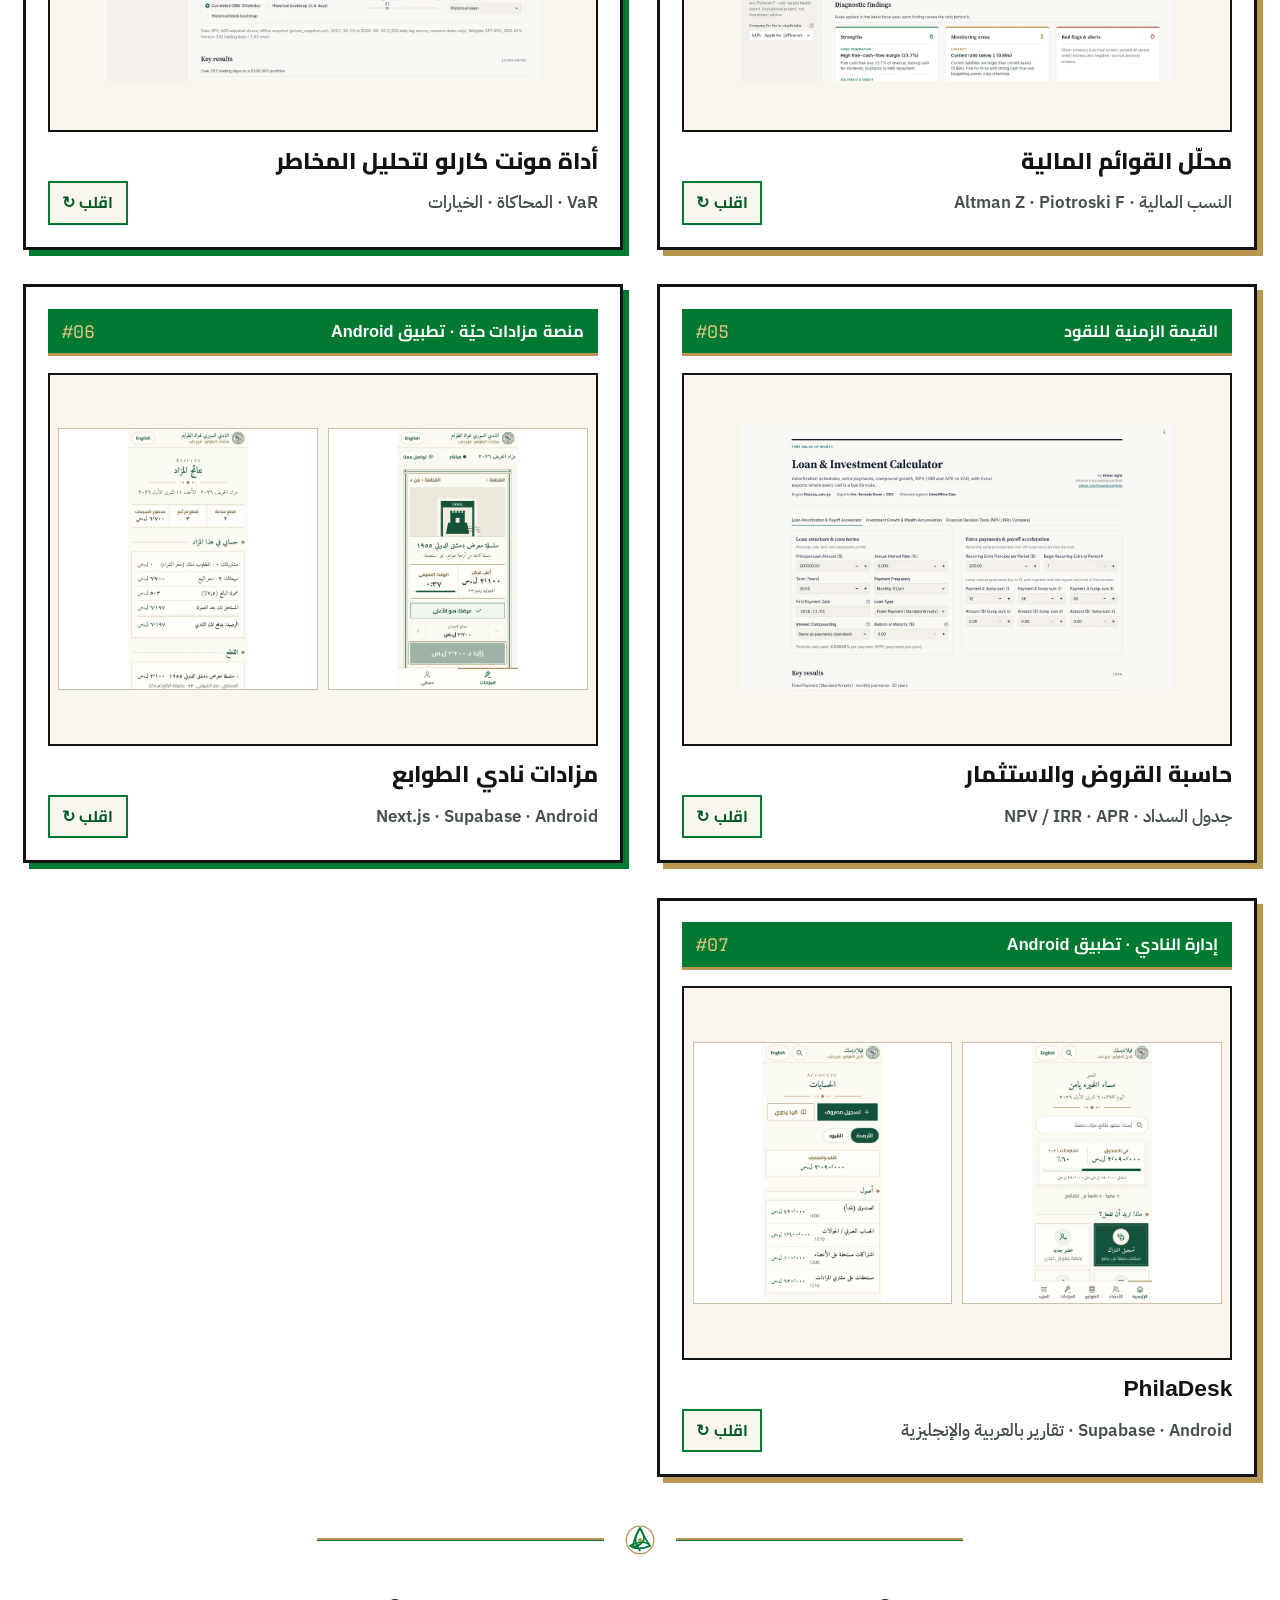
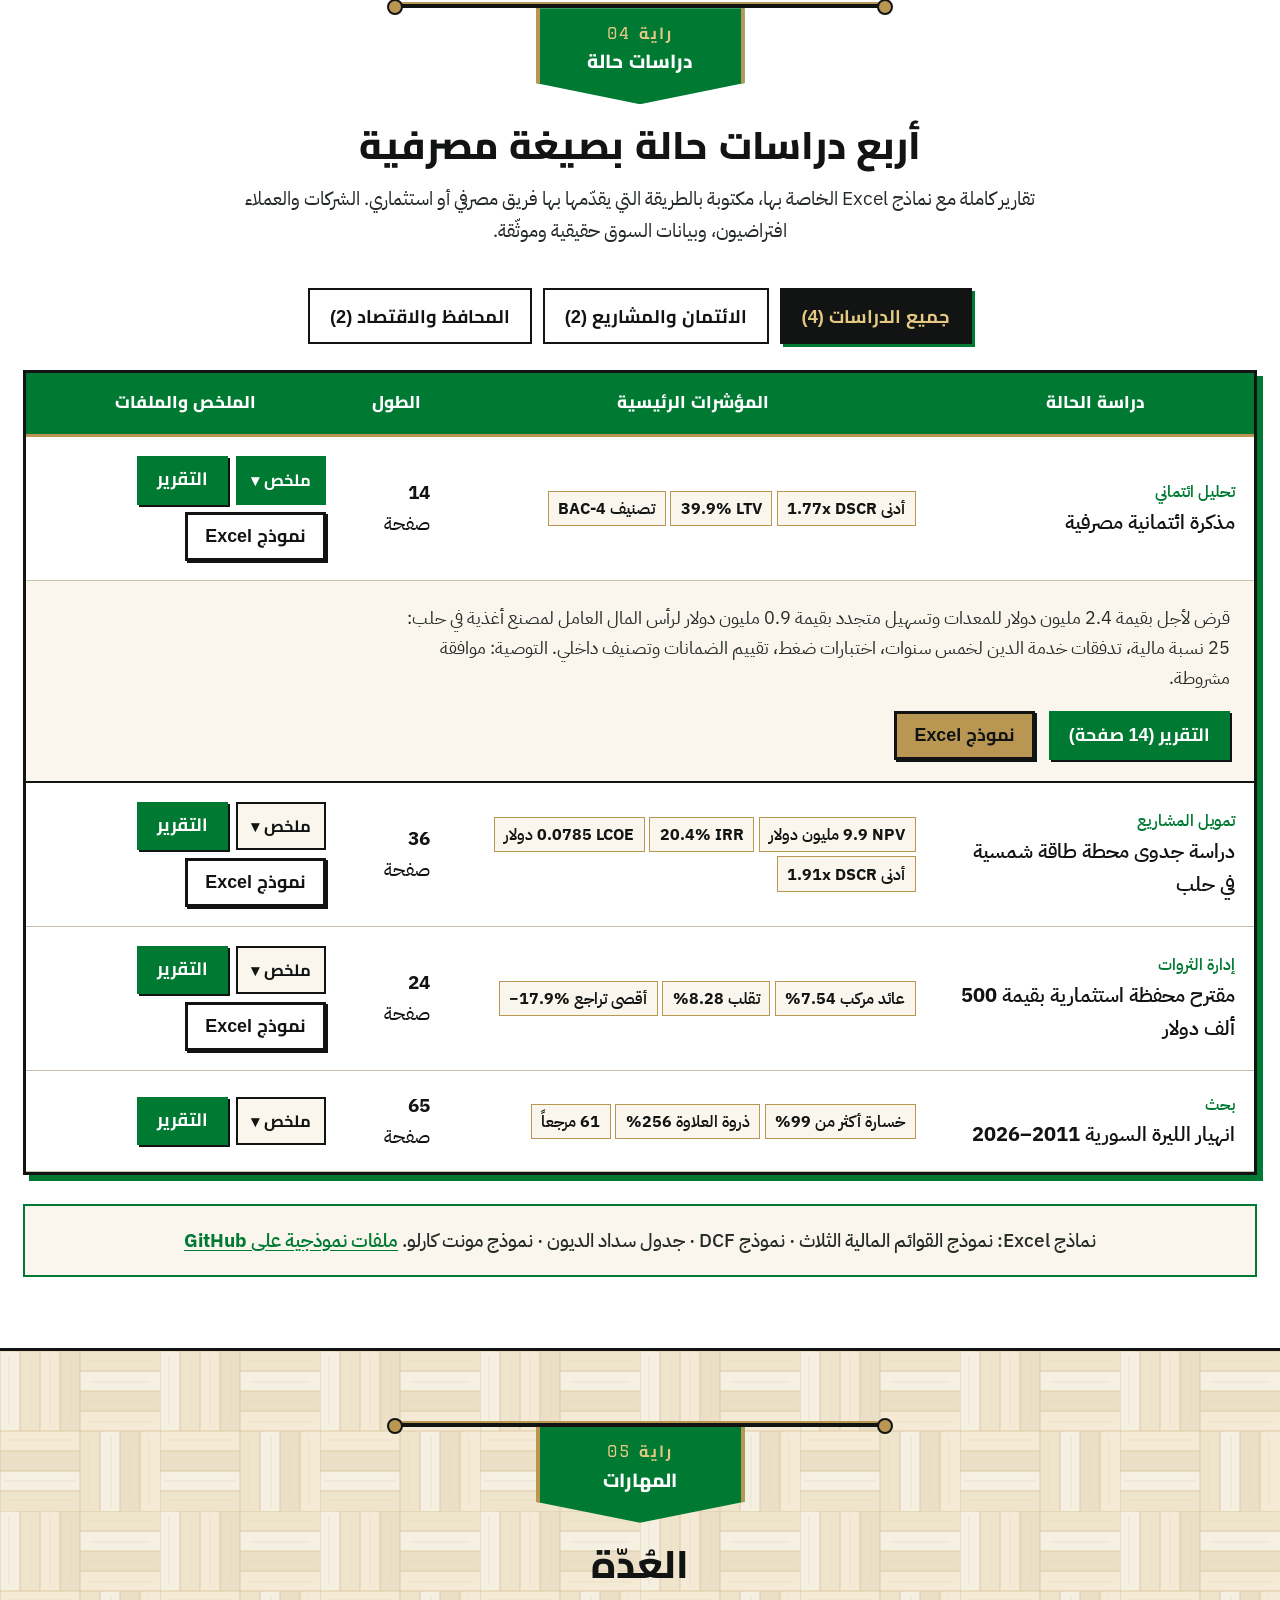
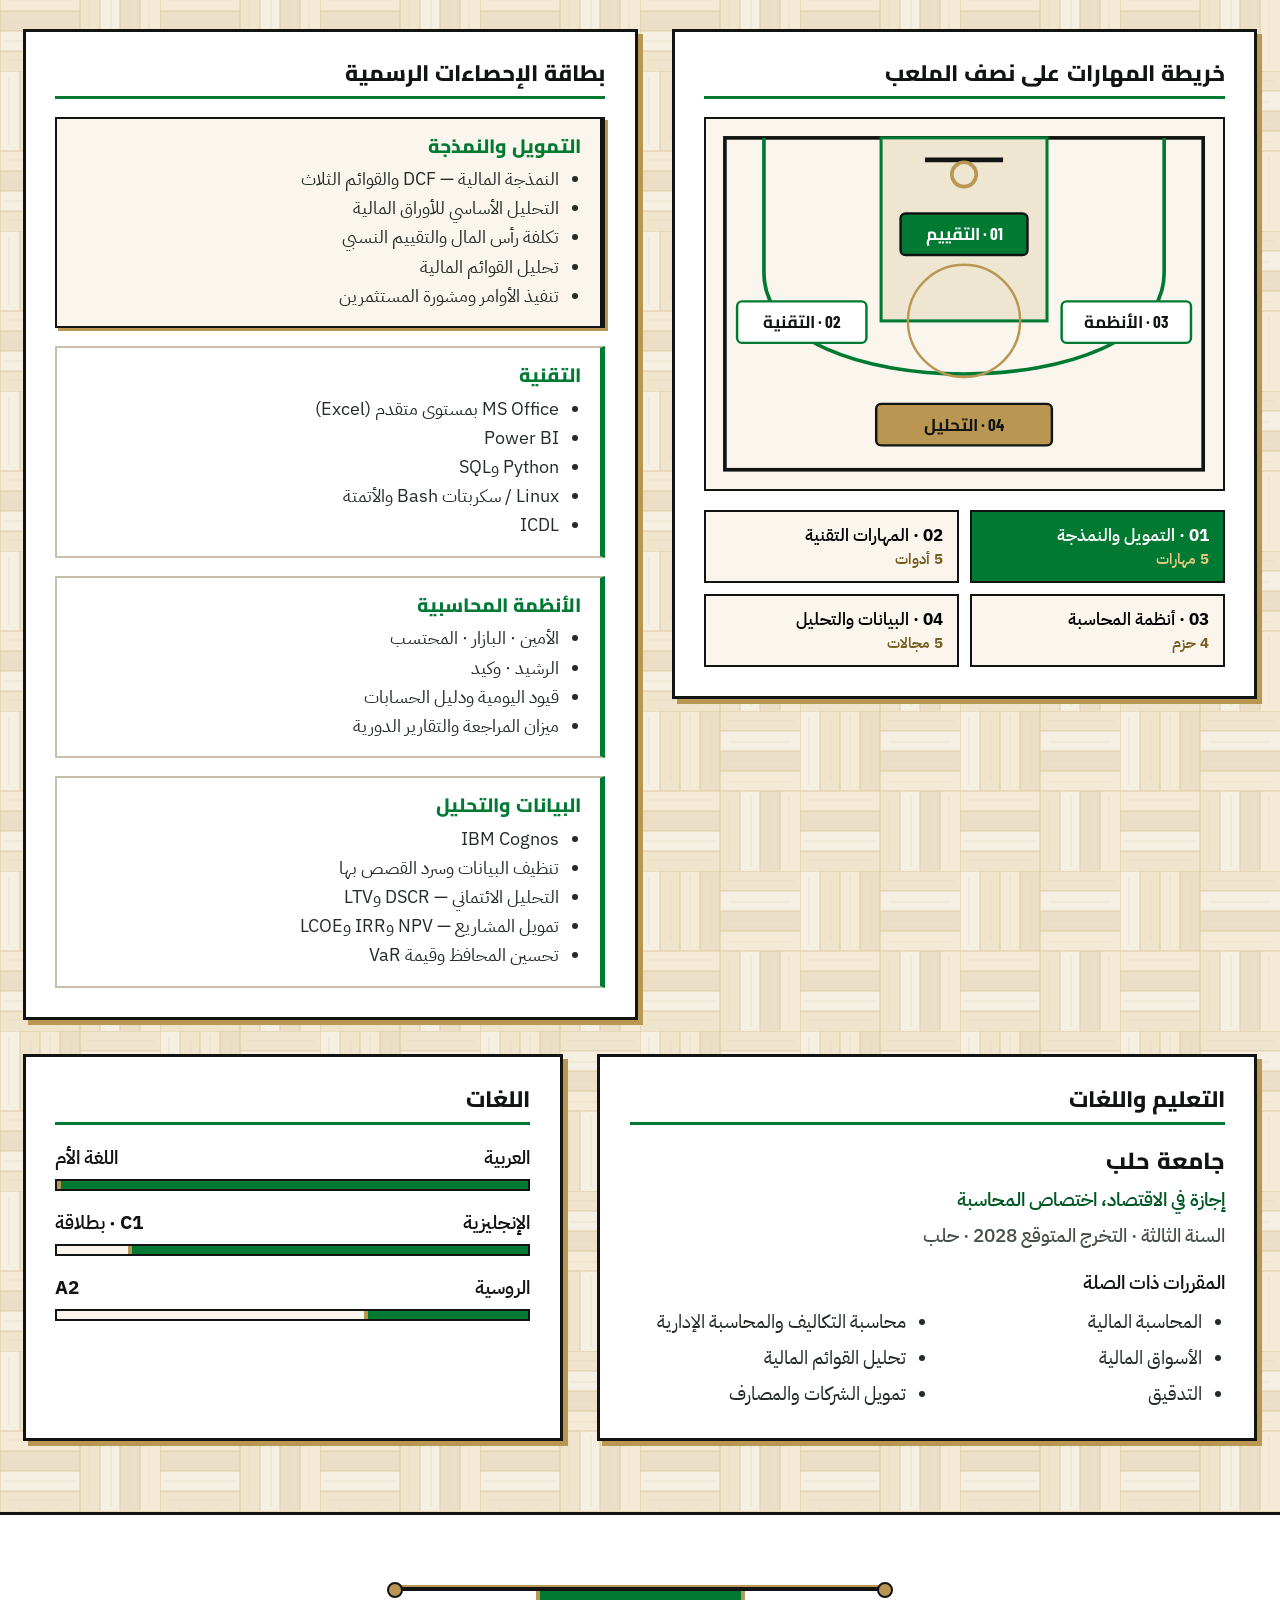
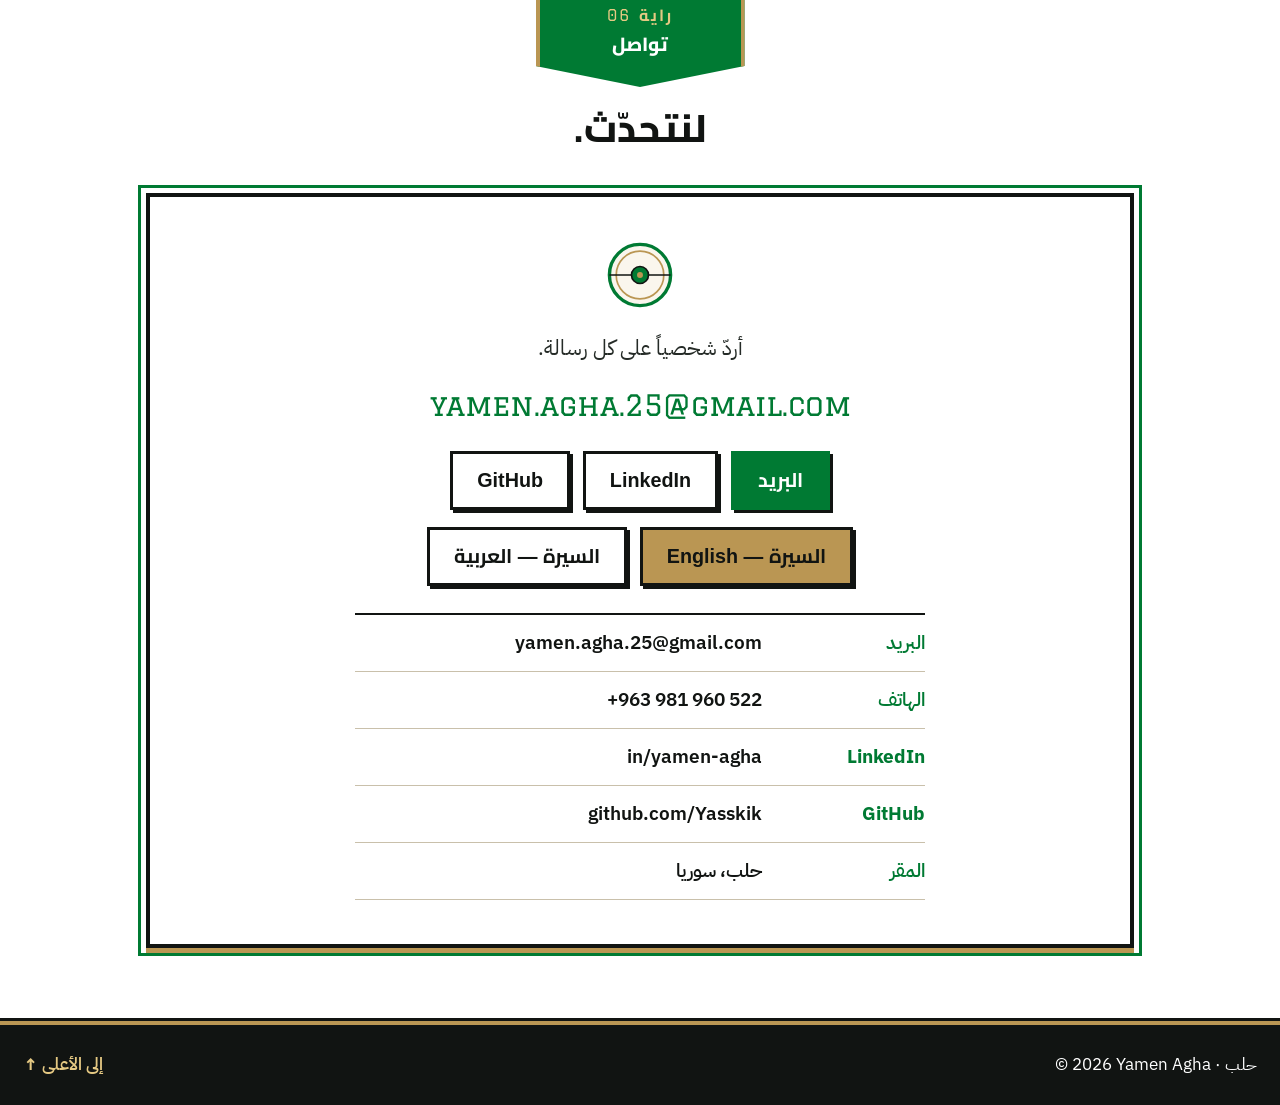
==== commit 7cb4be39: "Redesign portfolio: interactive Celtics parquet edition (EN + AR), cutout portrait, refreshed OG ima" ====
--- a/ar/index.html
+++ b/ar/index.html
@@ -3,29 +3,29 @@
 <head>
 <meta charset="utf-8">
 <meta name="viewport" content="width=device-width, initial-scale=1, viewport-fit=cover">
-<title>يامن آغا — التمويل والوساطة المالية | النمذجة المالية</title>
+<title>Yamen Agha — محاسب في ISOBIT · وسيط مالي والنمذجة المالية</title>
 <meta name="description" content="يامن آغا — محاسب في شركة ISOBIT في القامشلي، ووسيط مالي متدرّب لدى سوق دمشق للأوراق المالية، وطالب محاسبة في السنة الثالثة في جامعة حلب. نمذجة مالية (DCF، القوائم المالية الثلاث) وتطبيقات مالية حيّة.">
 <meta name="author" content="Yamen Agha">
-<meta name="theme-color" content="#F8F3E7">
+<meta name="theme-color" content="#007A33">
 <meta name="color-scheme" content="light">
 <link rel="canonical" href="https://yasskik.github.io/ar/">
 <link rel="alternate" hreflang="en" href="https://yasskik.github.io/">
 <link rel="alternate" hreflang="ar" href="https://yasskik.github.io/ar/">
 <link rel="alternate" hreflang="x-default" href="https://yasskik.github.io/">
 <meta property="og:type" content="profile">
-<meta property="og:title" content="يامن آغا — التمويل والوساطة المالية | النمذجة المالية">
+<meta property="og:title" content="Yamen Agha — محاسب في ISOBIT · وسيط مالي والنمذجة المالية">
 <meta property="og:description" content="يامن آغا — محاسب في شركة ISOBIT في القامشلي، ووسيط مالي متدرّب لدى سوق دمشق للأوراق المالية، وطالب محاسبة في السنة الثالثة في جامعة حلب. نمذجة مالية (DCF، القوائم المالية الثلاث) وتطبيقات مالية حيّة.">
 <meta property="og:url" content="https://yasskik.github.io/ar/">
 <meta property="og:image" content="https://yasskik.github.io/assets/img/og.jpg">
 <meta property="og:image:width" content="1200">
 <meta property="og:image:height" content="630">
-<meta property="og:image:alt" content="Yamen Agha — engraved banknote portrait">
+<meta property="og:image:alt" content="Yamen Agha — Accountant at ISOBIT, DSE-Trained Broker & Financial Modeling Portfolio">
 <meta property="og:locale" content="ar_SY">
 <meta property="og:locale:alternate" content="en_US">
 <meta property="profile:first_name" content="Yamen">
 <meta property="profile:last_name" content="Agha">
 <meta name="twitter:card" content="summary_large_image">
-<meta name="twitter:title" content="يامن آغا — التمويل والوساطة المالية | النمذجة المالية">
+<meta name="twitter:title" content="Yamen Agha — محاسب في ISOBIT · وسيط مالي والنمذجة المالية">
 <meta name="twitter:description" content="يامن آغا — محاسب في شركة ISOBIT في القامشلي، ووسيط مالي متدرّب لدى سوق دمشق للأوراق المالية، وطالب محاسبة في السنة الثالثة في جامعة حلب. نمذجة مالية (DCF، القوائم المالية الثلاث) وتطبيقات مالية حيّة.">
 <meta name="twitter:image" content="https://yasskik.github.io/assets/img/og.jpg">
 <link rel="icon" href="../favicon.ico" sizes="48x48">
@@ -33,9 +33,9 @@
 <link rel="icon" href="../assets/img/icon-192.png" sizes="192x192" type="image/png">
 <link rel="apple-touch-icon" href="../assets/img/apple-touch-icon.png">
 <link rel="manifest" href="../site.webmanifest">
-<link rel="preload" href="../assets/fonts/EBGaramond-normal-500-latin.woff2" as="font" type="font/woff2" crossorigin>
-<link rel="preload" href="../assets/fonts/IBMPlexSansArabic-normal-400-arabic.woff2" as="font" type="font/woff2" crossorigin><link rel="preload" as="image" href="../assets/img/portrait-engraved.webp" imagesrcset="../assets/img/portrait-engraved-640.webp 640w, ../assets/img/portrait-engraved.webp 1008w" imagesizes="(max-width: 760px) 330px, 500px">
-<link rel="stylesheet" href="../assets/css/fonts.css">
+<link rel="preload" href="../assets/fonts/graduate-5.2.5-latin-400-normal.woff2" as="font" type="font/woff2" crossorigin>
+<link rel="preload" href="../assets/fonts/IBMPlexSans-400.woff2" as="font" type="font/woff2" crossorigin>
+<link rel="preload" href="../assets/fonts/IBMPlexSansArabic-400.woff2" as="font" type="font/woff2" crossorigin><link rel="preload" as="image" href="../assets/img/yamen-circle-trans.png">
 <link rel="stylesheet" href="../assets/css/style.css">
 <script type="application/ld+json">
 {"@context":"https://schema.org","@type":"Person","name":"Yamen Agha","alternateName":"يامن مهند سليمان آغا","url":"https://yasskik.github.io/","image":"https://yasskik.github.io/assets/img/og.jpg","email":"mailto:yamen.agha.25@gmail.com","telephone":"+963981960522","jobTitle":"Accountant","worksFor":{"@type":"Organization","name":"ISOBIT","address":{"@type":"PostalAddress","addressLocality":"Al-Qamishli","addressCountry":"SY"}},"address":{"@type":"PostalAddress","addressLocality":"Aleppo","addressCountry":"SY"},"alumniOf":{"@type":"CollegeOrUniversity","name":"Aleppo University"},"knowsLanguage":["ar","en","ru"],"sameAs":["https://www.linkedin.com/in/yamen-agha-157600288","https://github.com/Yasskik"]}
@@ -43,412 +43,974 @@
 </head>
 <body class="lang-ar">
 <a class="skip" href="#main">الانتقال إلى المحتوى</a>
-<div class="sheet">
-<div class="topbar"><span>Yamen Agha · حلب · سوريا</span><span class="topbar__est">تأسّس ٢٠٢٦</span><a class="topbar__lang" href="../" hreflang="en" lang="en">EN</a></div>
-<header class="mast" id="top">
-  <nav class="nav nav--start" aria-label="Primary">
-<a href="#about">نبذة</a><a href="#work">الأعمال</a>  </nav>
-  <a class="mast__crest" href="#top" aria-label="Yamen Agha — home"><img src="../assets/img/crest.webp" width="104" height="104" alt=""></a>
-  <nav class="nav nav--end" aria-label="Primary, continued">
-    <a href="../cv/Yamen_Agha_CV_AR.pdf" download>السيرة</a><a href="#contact">تواصل</a>
-  </nav>
-</header>
-<div class="rule2" aria-hidden="true"></div>
-
-<main id="main">
-<section class="hero" aria-labelledby="hero-title">
-  <h1 class="sr-only" id="hero-title">يامن آغا — التمويل والوساطة والنمذجة المالية</h1>
-  <div class="hero__start">
-    <p class="sc">التمويل · الوساطة المالية · النمذجة المالية</p>
-    <p class="hero__role">محاسب – شركة ISOBIT، القامشلي</p>
-    <p class="hero__lede">وسيط مالي متدرّب لدى سوق دمشق للأوراق المالية وطالب محاسبة في السنة الثالثة، يمتلك خبرة عملية في النمذجة المالية (DCF، نموذج القوائم المالية الثلاث) وفي أنظمة ERP المحاسبية.</p>
-    <div class="btns">
-      <a class="btn btn--ink" href="../cv/Yamen_Agha_CV_AR.pdf" download>تحميل السيرة الذاتية <span aria-hidden="true">↓</span></a>
-      <a class="btn btn--line" href="#contact">تواصل معي <span aria-hidden="true">←</span></a>
+
+<svg aria-hidden="true" style="position:absolute;width:0;height:0;overflow:hidden">
+  <symbol id="shamrock" viewBox="0 0 64 64">
+    <path d="M32 30 C26 16, 17 11, 23 5 C27 1, 32 6, 32 10 C32 6, 37 1, 41 5 C47 11, 38 16, 32 30 Z" fill="currentColor" stroke="#111412" stroke-width="2" stroke-linejoin="round"/>
+    <path d="M30 32 C16 26, 11 17, 5 23 C1 27, 6 32, 10 32 C6 32, 1 37, 5 41 C11 47, 16 38, 30 32 Z" fill="currentColor" stroke="#111412" stroke-width="2" stroke-linejoin="round"/>
+    <path d="M34 32 C48 26, 53 17, 59 23 C63 27, 58 32, 54 32 C58 32, 63 37, 59 41 C53 47, 48 38, 34 32 Z" fill="currentColor" stroke="#111412" stroke-width="2" stroke-linejoin="round"/>
+    <path d="M32 33 C32 45, 36 53, 41 58 L35 59 C31 53, 29 44, 29 33 Z" fill="currentColor" stroke="#111412" stroke-width="2" stroke-linejoin="round"/>
+    <circle cx="32" cy="31" r="3" fill="#BA9653" stroke="#111412" stroke-width="1.5"/>
+  </symbol>
+  <symbol id="celtic-knot" viewBox="0 0 64 64">
+    <circle cx="32" cy="32" r="26" fill="none" stroke="#BA9653" stroke-width="2.5"/>
+    <path d="M32 10 C42 26, 46 38, 18 46 C22 24, 28 16, 32 10 Z" fill="none" stroke="currentColor" stroke-width="3.2" stroke-linejoin="round"/>
+    <path d="M13 43 C29 35, 42 32, 51 43 C32 51, 22 49, 13 43 Z" fill="none" stroke="currentColor" stroke-width="3.2" stroke-linejoin="round"/>
+    <path d="M51 43 C39 27, 36 16, 32 10 C22 26, 20 35, 32 52" fill="none" stroke="currentColor" stroke-width="3.2" stroke-linecap="round"/>
+    <circle cx="32" cy="32" r="4" fill="#BA9653"/>
+  </symbol>
+  <symbol id="basketball" viewBox="0 0 64 64">
+    <circle cx="32" cy="32" r="27" fill="#D27A2C" stroke="#111412" stroke-width="3"/>
+    <path d="M5 32 H59 M32 5 V59" stroke="#111412" stroke-width="2.5" fill="none"/>
+    <path d="M13 13 C24 22, 24 42, 13 51 M51 13 C40 22, 40 42, 51 51" stroke="#111412" stroke-width="2.5" fill="none"/>
+  </symbol>
+  <symbol id="center-court-emblem" viewBox="0 0 80 80">
+    <circle cx="40" cy="40" r="36" fill="#FAF6ED" stroke="#007A33" stroke-width="4"/>
+    <circle cx="40" cy="40" r="28" fill="none" stroke="#BA9653" stroke-width="2"/>
+    <line x1="4" y1="40" x2="76" y2="40" stroke="#111412" stroke-width="2"/>
+    <circle cx="40" cy="40" r="10" fill="#007A33" stroke="#111412" stroke-width="2"/>
+    <circle cx="40" cy="40" r="3.5" fill="#BA9653"/>
+  </symbol>
+</svg>
+
+<div class="topbar-stripe" aria-hidden="true"></div>
+<header class="nav">
+  <div class="nav__inner">
+    <a class="brand" href="#top">
+      <svg class="brand__crest" style="color:var(--green)" aria-hidden="true"><use href="#shamrock"/></svg>
+      <span class="brand__name">Yamen Agha</span>
+    </a>
+    <ul class="nav__links">
+      <li><a href="#about">نبذة</a></li>
+      <li><a href="#experience">المسار</a></li>
+      <li><a href="#work">البطاقات</a></li>
+      <li><a href="#cases">الدراسات</a></li>
+      <li><a href="#skills">المهارات</a></li>
+      <li><a href="#contact">تواصل</a></li>
+    </ul>
+    <div class="nav__end">
+      <a class="nav__lang" href="../" lang="en" hreflang="en">EN</a>
+      <a class="btn btn--small" data-cv-burst href="../cv/Yamen_Agha_CV_AR.pdf" download>السيرة</a>
     </div>
   </div>
-  <div class="stage" aria-hidden="true">
-    <img class="stage__oval" src="../assets/img/guil-oval.webp" width="600" height="800" alt="" decoding="async">
-    <span class="name name--back">YAMEN</span>
-    <img class="stage__fig" src="../assets/img/portrait-engraved.webp" srcset="../assets/img/portrait-engraved-640.webp 640w, ../assets/img/portrait-engraved.webp 1008w" sizes="(max-width: 760px) 330px, 500px" width="1008" height="1792" alt="" fetchpriority="high" decoding="async">
-    <span class="name name--front">AGHA</span>
+</header>
+
+<main id="main">
+  <!-- HERO: Jumbotron Scoreboard over Parquet Floor -->
+  <section class="hero parquet-band" id="top">
+    <div class="wrap">
+      <div class="jumbotron">
+        <div class="jumbo__bar">
+          <span>حلب · سوريا</span>
+          <span class="jumbo__bar-mid">
+            <svg width="18" height="18" style="color:var(--gold-bright)" aria-hidden="true"><use href="#shamrock"/></svg>
+            إصدار معرض الأعمال ٢٠٢٦
+            <svg width="18" height="18" style="color:var(--gold-bright)" aria-hidden="true"><use href="#shamrock"/></svg>
+          </span>
+          <span>ISOBIT · تشرين الأول ٢٠٢٦</span>
+        </div>
+
+        <div class="jumbo__grid">
+          <div class="jumbo__side">
+            <div class="jersey-stat">
+              <span class="jersey-stat__num" data-count="70" data-suffix="+">70+</span>
+              <span class="jersey-stat__label">سيناريو تداول DSE</span>
+              <span class="jersey-stat__sub">تدريب الوساطة</span>
+            </div>
+            <div class="jersey-stat">
+              <span class="jersey-stat__num" data-count="0">0</span>
+              <span class="jersey-stat__label">أخطاء التنفيذ</span>
+              <span class="jersey-stat__sub">الامتحان العملي</span>
+            </div>
+          </div>
+
+          <div class="jumbo__center">
+            <div class="portrait-crest">
+              <svg class="shamrock-wing" aria-hidden="true"><use href="#shamrock"/></svg>
+              <div class="portrait-ring">
+                <img src="../assets/img/yamen-circle-trans.png" width="800" height="800" alt="Yamen Agha">
+              </div>
+              <svg class="shamrock-wing" aria-hidden="true"><use href="#shamrock"/></svg>
+            </div>
+            <p class="hero__kicker">التمويل · الوساطة المالية · النمذجة المالية</p>
+            <h1>
+              <span class="hero__name">Yamen Agha</span>
+              <span class="sr-only"> — التمويل · الوساطة المالية · النمذجة المالية</span>
+            </h1>
+            <p class="hero__role">محاسب – شركة ISOBIT</p>
+            <p class="hero__lede">وسيط مالي متدرّب لدى سوق دمشق للأوراق المالية وطالب محاسبة في السنة الثالثة، يمتلك خبرة عملية في النمذجة المالية (DCF، نموذج القوائم المالية الثلاث) وفي أنظمة ERP المحاسبية.</p>
+            <p class="hero__loc">حلب، سوريا</p>
+            <div class="btns">
+              <a class="btn" data-cv-burst href="../cv/Yamen_Agha_CV_AR.pdf" download>تحميل السيرة الذاتية</a>
+              <a class="btn btn--line" href="#contact">تواصل معي</a>
+            </div>
+          </div>
+
+          <div class="jumbo__side">
+            <div class="jersey-stat">
+              <span class="jersey-stat__num" data-count="5">5</span>
+              <span class="jersey-stat__label">تطبيقات Python حيّة</span>
+              <span class="jersey-stat__sub">تصدير بصيغ Excel</span>
+            </div>
+            <div class="jersey-stat">
+              <span class="jersey-stat__num" data-count="4">4</span>
+              <span class="jersey-stat__label">دراسات حالة</span>
+              <span class="jersey-stat__sub">بصيغة مصرفية</span>
+            </div>
+          </div>
+        </div>
+
+        <div class="scoreboard-strip">
+          <div class="sb-cell">
+            <span class="sb-cell__val">ISOBIT</span>
+            <span class="sb-cell__lbl">محاسب · تشرين الأول 2026</span>
+          </div>
+          <div class="sb-cell">
+            <span class="sb-cell__val">جنيف × UBS</span>
+            <span class="sb-cell__lbl">إدارة الاستثمار</span>
+          </div>
+          <div class="sb-cell">
+            <span class="sb-cell__val">DCF · القوائم الثلاث</span>
+            <span class="sb-cell__lbl">نماذج التقييم</span>
+          </div>
+          <div class="sb-cell">
+            <span class="sb-cell__val">دفعة 2028</span>
+            <span class="sb-cell__lbl">جامعة حلب</span>
+          </div>
+          <div class="sb-cell">
+            <span class="sb-cell__val">AR · EN C1 · RU A2</span>
+            <span class="sb-cell__lbl">اللغات</span>
+          </div>
+        </div>
+      </div>
+    </div>
+  </section>
+
+  <!-- 01 ABOUT + RETIRED NUMBERS / TROPHY CASE -->
+  <section class="section section--white" id="about">
+    <div class="wrap">
+      <div class="rafter-head reveal">
+        <div class="rafter-bar" aria-hidden="true"></div>
+        <div class="banner-pennant">
+          <span class="banner-pennant__no">راية 01</span>
+          <span class="banner-pennant__lbl">نبذة</span>
+        </div>
+        <h2 class="section__title">الأسواق، النماذج والدفاتر.</h2>
+      </div>
+
+      <div class="trophy-case reveal" aria-label="أبرز المحطات والإنجازات">
+        <div class="retired-jersey">
+          <span class="retired-jersey__no">01</span>
+          <span class="retired-jersey__org">ISOBIT</span>
+          <span class="retired-jersey__desc">محاسب · تشرين الأول 2026 – الآن</span>
+        </div>
+        <div class="retired-jersey">
+          <span class="retired-jersey__no">70+</span>
+          <span class="retired-jersey__org">وسيط DSE</span>
+          <span class="retired-jersey__desc">سيناريو تداول · 0 أخطاء تنفيذ</span>
+        </div>
+        <div class="retired-jersey">
+          <span class="retired-jersey__no">UBS</span>
+          <span class="retired-jersey__org">جامعة جنيف</span>
+          <span class="retired-jersey__desc">إدارة الاستثمار · منحة دراسية</span>
+        </div>
+        <div class="retired-jersey">
+          <span class="retired-jersey__no">5 · 4</span>
+          <span class="retired-jersey__org">نماذج ودراسات</span>
+          <span class="retired-jersey__desc">5 تطبيقات Python · 4 دراسات حالة</span>
+        </div>
+      </div>
+
+      <div class="about-box reveal">
+        <div>
+          <p class="about__lead">محاسب في شركة ISOBIT في القامشلي، ووسيط مالي متدرّب لدى سوق دمشق للأوراق المالية، وطالب محاسبة في السنة الثالثة، يمتلك خبرة عملية في النمذجة المالية (DCF، نموذج القوائم المالية الثلاث) وفي أنظمة ERP المحاسبية.</p>
+          <p class="about__body">أعمل محاسباً في شركة ISOBIT، حيث أتولّى إدارة المستودعات والمخزون والقيود المحاسبية والتقارير التي تعتمد عليها الإدارة. وقبل ذلك تدرّبت وسيطاً مالياً لدى سوق دمشق للأوراق المالية، ودرست إدارة الاستثمار مع جامعة جنيف وبنك UBS بمنحة دراسية، وأنفّذ دورات محاسبية كاملة على أنظمة ERP الشائعة في المنطقة. وإلى جانب دراستي أبني أدوات مالية بلغة Python وExcel، ويصدّر كل تطبيق ملف Excel مليئاً بالصيغ الحيّة.</p>
+        </div>
+        <aside class="scout-card">
+          <div class="scout-card__head">بطاقة الملف المهني</div>
+          <dl class="facts">
+            <li><dt>الدراسة</dt><dd>إجازة في الاقتصاد، اختصاص المحاسبة — جامعة حلب، السنة الثالثة</dd></li>
+            <li><dt>التركيز</dt><dd>الوساطة · التقييم · تحليل القوائم المالية</dd></li>
+            <li><dt>الأدوات</dt><dd>Excel · Power BI · Python وSQL</dd></li>
+            <li><dt>اللغات</dt><dd>العربية · الإنجليزية C1 · الروسية A2</dd></li>
+          </dl>
+        </aside>
+      </div>
+    </div>
+  </section>
+
+  <!-- 02 SEASON TIMELINE + HANGING CHAMPIONSHIP BANNERS -->
+  <section class="section parquet-band" id="experience">
+    <div class="wrap">
+      <div class="rafter-head reveal">
+        <div class="rafter-bar" aria-hidden="true"></div>
+        <div class="banner-pennant">
+          <span class="banner-pennant__no">راية 02</span>
+          <span class="banner-pennant__lbl">الخبرات والتدريب</span>
+        </div>
+        <h2 class="section__title">الخبرات والشهادات والتدريب</h2>
+        <p class="section__intro">مسار الخبرات والتدريب عبر المحاسبة والوساطة والتقييم وتحليل البيانات.</p>
+      </div>
+
+      <div class="season-court reveal">
+        <div class="court-axis">
+          <div class="court-spine" aria-hidden="true"></div>
+          <article class="season-stop reveal">
+            <div class="season-stop__node" aria-hidden="true">
+              <svg><use href="#basketball"/></svg>
+              <span class="season-stop__no">01</span>
+            </div>
+            <div class="season-card">
+              <div class="season-card__meta">
+                <span>تشرين الأول 2026 – حتى الآن</span>
+<span>القامشلي</span>              </div>
+              <h3 class="job__role">محاسب</h3>
+              <p class="job__org">شركة ISOBIT</p>
+              <ul class="job__points">
+<li>إدارة مستودعات الشركة ومخزونها.</li><li>تسجيل المبيعات والمشتريات في النظام المحاسبي.</li><li>القيام بأعمال التدقيق على الحسابات.</li><li>إعداد جميع التقارير المالية والإدارية.</li><li>تقديم الاستشارات المالية للإدارة.</li>              </ul>
+            </div>
+          </article>
+          <article class="season-stop reveal">
+            <div class="season-stop__node" aria-hidden="true">
+              <svg><use href="#basketball"/></svg>
+              <span class="season-stop__no">02</span>
+            </div>
+            <div class="season-card">
+              <div class="season-card__meta">
+                <span>أيلول 2026</span>
+<span>دمشق</span>              </div>
+              <h3 class="job__role">وسيط مالي — برنامج تدريبي</h3>
+              <p class="job__org">سوق دمشق للأوراق المالية (DSE)</p>
+              <ul class="job__points">
+<li>دراسة أنظمة السوق، وآليات التداول، وتنفيذ الأوامر، وتقديم المشورة للمستثمرين، والرقابة على السوق.</li><li>اكتساب خبرة عملية في أكثر من 70 سيناريو واقعياً قد يواجهها الوسيط.</li><li>اجتياز امتحان التقييم العملي النهائي دون أي خطأ في التنفيذ.</li>              </ul>
+            </div>
+          </article>
+          <article class="season-stop reveal">
+            <div class="season-stop__node" aria-hidden="true">
+              <svg><use href="#basketball"/></svg>
+              <span class="season-stop__no">03</span>
+            </div>
+            <div class="season-card">
+              <div class="season-card__meta">
+                <span>2026</span>
+<span>منحة دراسية</span>              </div>
+              <h3 class="job__role">برنامج تخصصي في إدارة الاستثمار</h3>
+              <p class="job__org">جامعة جنيف وبنك UBS</p>
+              <ul class="job__points">
+<li>إجراء التحليل الأساسي للأوراق المالية، من خلال دراسة سلامة القوائم المالية، وتكلفة رأس المال، ومؤشرات التقييم النسبي.</li><li>بناء نموذج مالي متكامل وجاهز للعمل للقوائم المالية الثلاث باستخدام Excel.</li><li>إجراء تحليل مالي لشركة مدرجة في سوق دمشق للأوراق المالية.</li><li>بناء نموذج DCF متكامل وجاهز للعمل باستخدام Excel لتقييم الوضع المالي والمخاطر.</li>              </ul>
+            </div>
+          </article>
+          <article class="season-stop reveal">
+            <div class="season-stop__node" aria-hidden="true">
+              <svg><use href="#basketball"/></svg>
+              <span class="season-stop__no">04</span>
+            </div>
+            <div class="season-card">
+              <div class="season-card__meta">
+                <span>2025 – 2026</span>
+<span>حلب</span>              </div>
+              <h3 class="job__role">الأمين، البازار، المحتسب، الرشيد، وكيد</h3>
+              <p class="job__org">أنظمة البرمجيات المحاسبية (الشرق الأوسط وشمال أفريقيا)</p>
+              <ul class="job__points">
+<li>تنفيذ دورات محاسبية كاملة على أنظمة ERP الإقليمية الشائعة، بما في ذلك قيود اليومية، وتخصيص دليل الحسابات، وإعداد ميزان المراجعة.</li><li>استخراج التقارير المالية الدورية وتنظيمها (الميزانية العمومية، قائمة الأرباح والخسائر، قائمة التدفقات النقدية) لتقييم السيولة وتغطية الديون والكفاءة التشغيلية.</li>              </ul>
+            </div>
+          </article>
+          <article class="season-stop reveal">
+            <div class="season-stop__node" aria-hidden="true">
+              <svg><use href="#basketball"/></svg>
+              <span class="season-stop__no">05</span>
+            </div>
+            <div class="season-card">
+              <div class="season-card__meta">
+                <span>قيد الإنجاز — متوقع في تشرين الثاني 2026</span>
+              </div>
+              <h3 class="job__role">تجمع الشباب السوري</h3>
+              <p class="job__org">دبلوم مصغّر في تحليل البيانات (عبر Coursera)</p>
+              <ul class="job__points">
+<li>مقررات مقدّمة من IBM وجامعة جونز هوبكنز وMicrosoft وFractal Analytics: مقدمة في تحليل البيانات؛ الحصول على البيانات وتنظيفها؛ تحليلات الأعمال باستخدام Excel؛ أساسيات Excel لتحليل البيانات؛ العرض المرئي للبيانات باستخدام Excel وCognos؛ تحليل البيانات باستخدام Power BI؛ سرد القصص بالبيانات.</li><li>الأدوات الرئيسية: Excel، Power BI، IBM Cognos، تنظيف البيانات، سرد القصص بالبيانات.</li>              </ul>
+            </div>
+          </article>
+        </div>
+      </div>
+
+      <div class="rafters-wrap reveal">
+        <h3 class="rafters-title">رايات البطولة · الشهادات والتدريب</h3>
+        <p class="rafters-sub">انقر على أي راية معلّقة لعرض تفاصيل الشهادة والمخرجات.</p>
+        <div class="rafter-beam" aria-hidden="true"></div>
+        <div class="champ-rafters">
+          <div class="champ-banner">
+            <button
+              type="button"
+              class="champ-banner__btn"
+              aria-expanded="true"
+              data-title="سوق دمشق للأوراق المالية (DSE)"
+              data-sub="تدريب الوسيط المالي"
+              data-meta="أيلول 2026 · دمشق"
+              data-bullets='["\u0623\u0646\u0638\u0645\u0629 \u0627\u0644\u0633\u0648\u0642 \u0648\u0622\u0644\u064a\u0627\u062a \u0627\u0644\u062a\u062f\u0627\u0648\u0644 \u0648\u062a\u0646\u0641\u064a\u0630 \u0627\u0644\u0623\u0648\u0627\u0645\u0631 \u0648\u0627\u0633\u062a\u0634\u0627\u0631\u0627\u062a \u0627\u0644\u0645\u0633\u062a\u062b\u0645\u0631\u064a\u0646 \u0648\u0627\u0644\u0631\u0642\u0627\u0628\u0629.", "\u062a\u0637\u0628\u064a\u0642 \u0639\u0645\u0644\u064a \u0639\u0644\u0649 \u0623\u0643\u062b\u0631 \u0645\u0646 70 \u0633\u064a\u0646\u0627\u0631\u064a\u0648 \u062a\u062f\u0627\u0648\u0644 \u0648\u0627\u0642\u0639\u064a.", "\u0627\u062c\u062a\u064a\u0627\u0632 \u0627\u0644\u0627\u0645\u062a\u062d\u0627\u0646 \u0627\u0644\u0639\u0645\u0644\u064a \u0627\u0644\u0646\u0647\u0627\u0626\u064a \u0628\u0646\u0633\u0628\u0629 \u0635\u0641\u0631 \u0623\u062e\u0637\u0627\u0621 \u062a\u0646\u0641\u064a\u0630."]'
+            >
+              <span class="champ-banner__yr">2026</span>
+              <span class="champ-banner__name">وسيط DSE</span>
+              <span class="champ-banner__cue">عرض ▾</span>
+            </button>
+          </div>
+          <div class="champ-banner">
+            <button
+              type="button"
+              class="champ-banner__btn"
+              aria-expanded="false"
+              data-title="جامعة جنيف وبنك UBS"
+              data-sub="تخصص إدارة الاستثمار"
+              data-meta="2026 · منحة دراسية"
+              data-bullets='["\u0627\u0644\u062a\u062d\u0644\u064a\u0644 \u0627\u0644\u0623\u0633\u0627\u0633\u064a \u0644\u0644\u0623\u0648\u0631\u0627\u0642 \u0627\u0644\u0645\u0627\u0644\u064a\u0629 \u0648\u062a\u0643\u0644\u0641\u0629 \u0631\u0623\u0633 \u0627\u0644\u0645\u0627\u0644 \u0648\u0627\u0644\u062a\u0642\u064a\u064a\u0645 \u0627\u0644\u0646\u0633\u0628\u064a.", "\u0628\u0646\u0627\u0621 \u0646\u0645\u0648\u0630\u062c \u0642\u0648\u0627\u0626\u0645 \u0645\u0627\u0644\u064a\u0629 \u062b\u0644\u0627\u062b \u0645\u062a\u0643\u0627\u0645\u0644 \u0648\u0646\u0645\u0648\u0630\u062c \u062a\u062f\u0641\u0642\u0627\u062a \u0646\u0642\u062f\u064a\u0629 \u0645\u062e\u0635\u0648\u0645\u0629 DCF \u0641\u064a Excel.", "\u0625\u062c\u0631\u0627\u0621 \u062a\u062d\u0644\u064a\u0644 \u0645\u0627\u0644\u064a \u0645\u062a\u0643\u0627\u0645\u0644 \u0644\u0634\u0631\u0643\u0629 \u0645\u062f\u0631\u062c\u0629 \u0641\u064a \u0633\u0648\u0642 \u062f\u0645\u0634\u0642."]'
+            >
+              <span class="champ-banner__yr">2026</span>
+              <span class="champ-banner__name">جنيف × UBS</span>
+              <span class="champ-banner__cue">عرض ▾</span>
+            </button>
+          </div>
+          <div class="champ-banner">
+            <button
+              type="button"
+              class="champ-banner__btn"
+              aria-expanded="false"
+              data-title="أنظمة المحاسبة في المنطقة"
+              data-sub="الأمين · البازار · المحتسب · الرشيد · وكيد"
+              data-meta="2025 – 2026 · حلب"
+              data-bullets='["\u062a\u0646\u0641\u064a\u0630 \u062f\u0648\u0631\u0627\u062a \u0645\u062d\u0627\u0633\u0628\u064a\u0629 \u0643\u0627\u0645\u0644\u0629 \u0648\u0627\u0644\u0642\u064a\u0648\u062f \u0627\u0644\u064a\u0648\u0645\u064a\u0629 \u0648\u062f\u0644\u064a\u0644 \u0627\u0644\u062d\u0633\u0627\u0628\u0627\u062a \u0648\u0645\u0648\u0627\u0632\u064a\u0646 \u0627\u0644\u0645\u0631\u0627\u062c\u0639\u0629.", "\u0625\u0639\u062f\u0627\u062f \u0627\u0644\u0645\u064a\u0632\u0627\u0646\u064a\u0629 \u0627\u0644\u0639\u0645\u0648\u0645\u064a\u0629 \u0648\u0627\u0644\u0623\u0631\u0628\u0627\u062d \u0648\u0627\u0644\u062e\u0633\u0627\u0626\u0631 \u0648\u0627\u0644\u062a\u062f\u0641\u0642\u0627\u062a \u0627\u0644\u0646\u0642\u062f\u064a\u0629 \u0644\u0642\u064a\u0627\u0633 \u0627\u0644\u0633\u064a\u0648\u0644\u0629."]'
+            >
+              <span class="champ-banner__yr">25–26</span>
+              <span class="champ-banner__name">أنظمة ERP</span>
+              <span class="champ-banner__cue">عرض ▾</span>
+            </button>
+          </div>
+          <div class="champ-banner">
+            <button
+              type="button"
+              class="champ-banner__btn"
+              aria-expanded="false"
+              data-title="الجمعية الشبابية السورية"
+              data-sub="الدبلوم المصغّر في تحليل البيانات (Coursera)"
+              data-meta="قيد الإنجاز — متوقّع تشرين الثاني 2026"
+              data-bullets='["\u0645\u0633\u0627\u0642\u0627\u062a \u0645\u0646 IBM \u0648\u062c\u0648\u0646\u0632 \u0647\u0648\u0628\u0643\u0646\u0632 \u0648\u0645\u0627\u064a\u0643\u0631\u0648\u0633\u0648\u0641\u062a \u0648Fractal Analytics.", "\u0627\u0644\u0623\u062f\u0648\u0627\u062a: Excel \u0648Power BI \u0648IBM Cognos \u0648\u062a\u0646\u0638\u064a\u0641 \u0627\u0644\u0628\u064a\u0627\u0646\u0627\u062a \u0648\u0633\u0631\u062f\u0647\u0627 \u0628\u0635\u0631\u064a\u0627\u064b."]'
+            >
+              <span class="champ-banner__yr">تشرين 26</span>
+              <span class="champ-banner__name">دبلوم البيانات</span>
+              <span class="champ-banner__cue">عرض ▾</span>
+            </button>
+          </div>
+        </div>
+        <div class="banner-detail" id="banner-detail-panel">
+          <p class="banner-detail__meta">أيلول 2026 · دمشق</p>
+          <h4 class="banner-detail__title">سوق دمشق للأوراق المالية (DSE) — تدريب الوسيط المالي</h4>
+          <ul class="banner-detail__list">
+<li>أنظمة السوق وآليات التداول وتنفيذ الأوامر واستشارات المستثمرين والرقابة.</li><li>تطبيق عملي على أكثر من 70 سيناريو تداول واقعي.</li><li>اجتياز الامتحان العملي النهائي بنسبة صفر أخطاء تنفيذ.</li>          </ul>
+        </div>
+      </div>
+    </div>
+  </section>
+
+  <!-- 03 PROJECTS & SYSTEMS: TRADING CARDS WITH FLIP & FILTER CHIPS -->
+  <section class="section section--white" id="work">
+    <div class="wrap">
+      <div class="rafter-head reveal">
+        <div class="rafter-bar" aria-hidden="true"></div>
+        <div class="banner-pennant">
+          <span class="banner-pennant__no">راية 03</span>
+          <span class="banner-pennant__lbl">أعمال مختارة</span>
+        </div>
+        <h2 class="section__title">خمسة تطبيقات مالية حيّة، بمعيار واحد</h2>
+        <p class="section__intro">نماذج مالية بـ Python وأنظمة نادي الطوابع في حلب. صنّف البطاقات أو اقلب أي بطاقة لعرض التفاصيل والروابط.</p>
+      </div>
+
+      <div class="filter-bar reveal" role="group" aria-label="تصفية بطاقات المشاريع">
+        <button type="button" class="filter-chip is-active" data-filter="all" aria-pressed="true">جميع البطاقات (7)</button>
+        <button type="button" class="filter-chip" data-filter="finance" aria-pressed="false">النماذج المالية (5)</button>
+        <button type="button" class="filter-chip" data-filter="systems" aria-pressed="false">أنظمة النادي (2)</button>
+      </div>
+
+      <div class="trade-grid">
+        <article class="trade-card reveal" data-cat="finance">
+          <div class="trade-card__inner">
+            <div class="trade-face trade-face--front">
+              <div class="trade-top">
+                <span class="trade-top__kind">تقييم الأسهم</span>
+                <span class="trade-top__no">#01</span>
+              </div>
+              <div class="trade-media">
+                <img src="../assets/img/app-dcf.webp" width="1200" height="750" alt="نموذج تقييم DCF" loading="lazy">
+              </div>
+              <div class="trade-front-foot">
+                <h3 class="trade-title">نموذج تقييم DCF</h3>
+                <div class="trade-front-row">
+                  <span class="tags">DCF · WACC · الحساسية · تصدير Excel</span>
+                  <button type="button" class="flip-toggle" aria-pressed="false">اقلب ↻</button>
+                </div>
+              </div>
+            </div>
+
+            <div class="trade-face trade-face--back">
+              <div>
+                <div class="trade-back-head">
+                  <span class="trade-back-kicker">تقييم الأسهم</span>
+                  <button type="button" class="flip-toggle" aria-pressed="false">الأمام ↺</button>
+                </div>
+                <h3 class="trade-title">نموذج تقييم DCF</h3>
+                <p class="trade-back-body">أدخل رمز السهم لتقدير قيمة السهم الواحد من التدفقات النقدية المتوقعة — طريقتان للقيمة النهائية، وبناء WACC، وجداول الحساسية.</p>
+                <ul class="trade-back-points">
+<li>DCF</li><li>WACC</li><li>الحساسية</li><li>تصدير Excel</li>                </ul>
+              </div>
+              <div class="btns">
+                <a class="btn btn--small" href="https://yamen-dcf-valuation.streamlit.app/" target="_blank" rel="noopener">التطبيق الحيّ</a>
+                <a class="btn btn--small btn--line" href="https://github.com/Yasskik/portfolio/tree/main/finance/dcf-valuation-model" target="_blank" rel="noopener">الكود</a>
+              </div>
+            </div>
+          </div>
+        </article>
+        <article class="trade-card reveal" data-cat="finance">
+          <div class="trade-card__inner">
+            <div class="trade-face trade-face--front">
+              <div class="trade-top">
+                <span class="trade-top__kind">التنبؤ المتكامل</span>
+                <span class="trade-top__no">#02</span>
+              </div>
+              <div class="trade-media">
+                <img src="../assets/img/app-three-statement.webp" width="1200" height="750" alt="نموذج القوائم المالية الثلاث" loading="lazy">
+              </div>
+              <div class="trade-front-foot">
+                <h3 class="trade-title">نموذج القوائم المالية الثلاث</h3>
+                <div class="trade-front-row">
+                  <span class="tags">القوائم الثلاث · خط ائتمان متجدد · سيناريوهات</span>
+                  <button type="button" class="flip-toggle" aria-pressed="false">اقلب ↻</button>
+                </div>
+              </div>
+            </div>
+
+            <div class="trade-face trade-face--back">
+              <div>
+                <div class="trade-back-head">
+                  <span class="trade-back-kicker">التنبؤ المتكامل</span>
+                  <button type="button" class="flip-toggle" aria-pressed="false">الأمام ↺</button>
+                </div>
+                <h3 class="trade-title">نموذج القوائم المالية الثلاث</h3>
+                <p class="trade-back-body">قائمة الدخل والميزانية والتدفقات النقدية مترابطة: تتوازن الميزانية دون رقم موازنة، ويتدخل خط ائتمان متجدد حين ينخفض النقد.</p>
+                <ul class="trade-back-points">
+<li>القوائم الثلاث</li><li>خط ائتمان متجدد</li><li>سيناريوهات</li>                </ul>
+              </div>
+              <div class="btns">
+                <a class="btn btn--small" href="https://yamen-three-statement.streamlit.app/" target="_blank" rel="noopener">التطبيق الحيّ</a>
+                <a class="btn btn--small btn--line" href="https://github.com/Yasskik/portfolio/tree/main/finance/three-statement-model" target="_blank" rel="noopener">الكود</a>
+              </div>
+            </div>
+          </div>
+        </article>
+        <article class="trade-card reveal" data-cat="finance">
+          <div class="trade-card__inner">
+            <div class="trade-face trade-face--front">
+              <div class="trade-top">
+                <span class="trade-top__kind">الفحص الائتماني والمالي</span>
+                <span class="trade-top__no">#03</span>
+              </div>
+              <div class="trade-media">
+                <img src="../assets/img/app-analyzer.webp" width="1200" height="750" alt="محلّل القوائم المالية" loading="lazy">
+              </div>
+              <div class="trade-front-foot">
+                <h3 class="trade-title">محلّل القوائم المالية</h3>
+                <div class="trade-front-row">
+                  <span class="tags">النسب المالية · Altman Z · Piotroski F</span>
+                  <button type="button" class="flip-toggle" aria-pressed="false">اقلب ↻</button>
+                </div>
+              </div>
+            </div>
+
+            <div class="trade-face trade-face--back">
+              <div>
+                <div class="trade-back-head">
+                  <span class="trade-back-kicker">الفحص الائتماني والمالي</span>
+                  <button type="button" class="flip-toggle" aria-pressed="false">الأمام ↺</button>
+                </div>
+                <h3 class="trade-title">محلّل القوائم المالية</h3>
+                <p class="trade-back-body">فحص شامل للشركة: 34 نسبة مالية، وتحليل DuPont، ومؤشر Altman Z، ومؤشر Piotroski F، والقوائم النسبية ومقارنة النظراء.</p>
+                <ul class="trade-back-points">
+<li>النسب المالية</li><li>Altman Z</li><li>Piotroski F</li>                </ul>
+              </div>
+              <div class="btns">
+                <a class="btn btn--small" href="https://yamen-statement-analyzer.streamlit.app/" target="_blank" rel="noopener">التطبيق الحيّ</a>
+                <a class="btn btn--small btn--line" href="https://github.com/Yasskik/portfolio/tree/main/finance/financial-statement-analyzer" target="_blank" rel="noopener">الكود</a>
+              </div>
+            </div>
+          </div>
+        </article>
+        <article class="trade-card reveal" data-cat="finance">
+          <div class="trade-card__inner">
+            <div class="trade-face trade-face--front">
+              <div class="trade-top">
+                <span class="trade-top__kind">المخاطر والمحاكاة</span>
+                <span class="trade-top__no">#04</span>
+              </div>
+              <div class="trade-media">
+                <img src="../assets/img/app-monte-carlo.webp" width="1200" height="750" alt="أداة مونت كارلو لتحليل المخاطر" loading="lazy">
+              </div>
+              <div class="trade-front-foot">
+                <h3 class="trade-title">أداة مونت كارلو لتحليل المخاطر</h3>
+                <div class="trade-front-row">
+                  <span class="tags">VaR · المحاكاة · الخيارات</span>
+                  <button type="button" class="flip-toggle" aria-pressed="false">اقلب ↻</button>
+                </div>
+              </div>
+            </div>
+
+            <div class="trade-face trade-face--back">
+              <div>
+                <div class="trade-back-head">
+                  <span class="trade-back-kicker">المخاطر والمحاكاة</span>
+                  <button type="button" class="flip-toggle" aria-pressed="false">الأمام ↺</button>
+                </div>
+                <h3 class="trade-title">أداة مونت كارلو لتحليل المخاطر</h3>
+                <p class="trade-back-body">تحاكي المحفظة 10,000 مرة: القيمة المعرّضة للخطر، والتراجعات، واحتمالات التقاعد، وتسعير الخيارات.</p>
+                <ul class="trade-back-points">
+<li>VaR</li><li>المحاكاة</li><li>الخيارات</li>                </ul>
+              </div>
+              <div class="btns">
+                <a class="btn btn--small" href="https://yamen-monte-carlo.streamlit.app/" target="_blank" rel="noopener">التطبيق الحيّ</a>
+                <a class="btn btn--small btn--line" href="https://github.com/Yasskik/portfolio/tree/main/finance/monte-carlo-simulator" target="_blank" rel="noopener">الكود</a>
+              </div>
+            </div>
+          </div>
+        </article>
+        <article class="trade-card reveal" data-cat="finance">
+          <div class="trade-card__inner">
+            <div class="trade-face trade-face--front">
+              <div class="trade-top">
+                <span class="trade-top__kind">القيمة الزمنية للنقود</span>
+                <span class="trade-top__no">#05</span>
+              </div>
+              <div class="trade-media">
+                <img src="../assets/img/app-loan.webp" width="1200" height="750" alt="حاسبة القروض والاستثمار" loading="lazy">
+              </div>
+              <div class="trade-front-foot">
+                <h3 class="trade-title">حاسبة القروض والاستثمار</h3>
+                <div class="trade-front-row">
+                  <span class="tags">جدول السداد · NPV / IRR · APR</span>
+                  <button type="button" class="flip-toggle" aria-pressed="false">اقلب ↻</button>
+                </div>
+              </div>
+            </div>
+
+            <div class="trade-face trade-face--back">
+              <div>
+                <div class="trade-back-head">
+                  <span class="trade-back-kicker">القيمة الزمنية للنقود</span>
+                  <button type="button" class="flip-toggle" aria-pressed="false">الأمام ↺</button>
+                </div>
+                <h3 class="trade-title">حاسبة القروض والاستثمار</h3>
+                <p class="trade-back-body">الكلفة الحقيقية للقرض، ونمو المدخرات، وجدوى المشروع — جداول السداد وNPV وIRR.</p>
+                <ul class="trade-back-points">
+<li>جدول السداد</li><li>NPV / IRR</li><li>APR</li>                </ul>
+              </div>
+              <div class="btns">
+                <a class="btn btn--small" href="https://yamen-loan-calculator.streamlit.app/" target="_blank" rel="noopener">التطبيق الحيّ</a>
+                <a class="btn btn--small btn--line" href="https://github.com/Yasskik/portfolio/tree/main/finance/loan-investment-calculator" target="_blank" rel="noopener">الكود</a>
+              </div>
+            </div>
+          </div>
+        </article>
+
+        <article class="trade-card reveal" id="systems" data-cat="systems">
+          <div class="trade-card__inner">
+            <div class="trade-face trade-face--front">
+              <div class="trade-top">
+                <span class="trade-top__kind">منصة مزادات حيّة · تطبيق Android</span>
+                <span class="trade-top__no">#06</span>
+              </div>
+              <div class="trade-media trade-media--phones">
+                <img src="../assets/img/sys-auction-live.webp" width="600" height="1298" alt="شاشة القطعة الحيّة في تطبيق المزادات" loading="lazy">
+                <img src="../assets/img/sys-auction-results.webp" width="600" height="1298" alt="شاشة نتائج المزاد" loading="lazy">
+              </div>
+              <div class="trade-front-foot">
+                <h3 class="trade-title">مزادات نادي الطوابع</h3>
+                <div class="trade-front-row">
+                  <span class="tags">Next.js · Supabase · Android</span>
+                  <button type="button" class="flip-toggle" aria-pressed="false">اقلب ↻</button>
+                </div>
+              </div>
+            </div>
+
+            <div class="trade-face trade-face--back">
+              <div>
+                <div class="trade-back-head">
+                  <span class="trade-back-kicker">منصة مزادات حيّة · تطبيق Android</span>
+                  <button type="button" class="flip-toggle" aria-pressed="false">الأمام ↺</button>
+                </div>
+                <h3 class="trade-title">مزادات نادي الطوابع</h3>
+                <p class="trade-back-body">دار المزادات الإلكترونية للنادي: يضيف الأعضاء طوابعهم قبل الجلسة، وتُخلط القطع عشوائياً، وتجري المزايدة لحظياً مع حماية من المزايدة في الثواني الأخيرة، وتُسوّى عمولة البائع تلقائياً.</p>
+                <ul class="trade-back-points">
+<li>مزايدة لحظية</li><li>حماية من القنص</li><li>ترتيب عشوائي للقطع</li><li>التسوية والعمولة</li>                </ul>
+                <p class="tags">Next.js · Supabase · Android · مستودع خاص</p>
+              </div>
+              <div class="btns">
+                <a class="btn btn--small btn--gold" href="https://stampclub-auctions-aleppo.netlify.app" target="_blank" rel="noopener">زيارة الموقع الحيّ</a>
+              </div>
+            </div>
+          </div>
+        </article>
+        <article class="trade-card reveal" id="systems-2" data-cat="systems">
+          <div class="trade-card__inner">
+            <div class="trade-face trade-face--front">
+              <div class="trade-top">
+                <span class="trade-top__kind">إدارة النادي · تطبيق Android</span>
+                <span class="trade-top__no">#07</span>
+              </div>
+              <div class="trade-media trade-media--phones">
+                <img src="../assets/img/sys-philadesk-dashboard.webp" width="600" height="1298" alt="الشاشة الرئيسية لتطبيق PhilaDesk" loading="lazy">
+                <img src="../assets/img/sys-philadesk-finance.webp" width="600" height="1298" alt="شاشة المالية في PhilaDesk" loading="lazy">
+              </div>
+              <div class="trade-front-foot">
+                <h3 class="trade-title">PhilaDesk</h3>
+                <div class="trade-front-row">
+                  <span class="tags">Supabase · Android · تقارير بالعربية والإنجليزية</span>
+                  <button type="button" class="flip-toggle" aria-pressed="false">اقلب ↻</button>
+                </div>
+              </div>
+            </div>
+
+            <div class="trade-face trade-face--back">
+              <div>
+                <div class="trade-back-head">
+                  <span class="trade-back-kicker">إدارة النادي · تطبيق Android</span>
+                  <button type="button" class="flip-toggle" aria-pressed="false">الأمام ↺</button>
+                </div>
+                <h3 class="trade-title">PhilaDesk</h3>
+                <p class="trade-back-body">المكتب الخلفي للنادي في تطبيق واحد: الأعضاء والاشتراكات، وفهرس الطوابع بالصور، والمزادات والتسوية، ومحاسبة القيد المزدوج مع سجل تدقيق — بيانات مشتركة عبر الإنترنت بين إداريي النادي.</p>
+                <ul class="trade-back-points">
+<li>الأعضاء والاشتراكات</li><li>فهرس الطوابع</li><li>محاسبة القيد المزدوج</li><li>سجل التدقيق والتراجع</li>                </ul>
+                <p class="tags">Supabase · Android · تقارير بالعربية والإنجليزية · مستودع خاص</p>
+              </div>
+              <div class="btns">
+              </div>
+            </div>
+          </div>
+        </article>
+      </div>
+
+      <div class="knot-divider" aria-hidden="true">
+        <svg><use href="#celtic-knot"/></svg>
+      </div>
+
+      <!-- 04 CASE STUDIES AS BOX SCORE TABLE WITH TABS -->
+      <div class="rafter-head reveal" id="cases">
+        <div class="rafter-bar" aria-hidden="true"></div>
+        <div class="banner-pennant">
+          <span class="banner-pennant__no">راية 04</span>
+          <span class="banner-pennant__lbl">دراسات حالة</span>
+        </div>
+        <h2 class="section__title">أربع دراسات حالة بصيغة مصرفية</h2>
+        <p class="section__intro">تقارير كاملة مع نماذج Excel الخاصة بها، مكتوبة بالطريقة التي يقدّمها بها فريق مصرفي أو استثماري. الشركات والعملاء افتراضيون، وبيانات السوق حقيقية وموثّقة.</p>
+      </div>
+
+      <div class="box-tabs reveal" role="tablist" aria-label="دراسات حالة">
+        <button type="button" class="box-tab is-active" role="tab" aria-selected="true" data-tab="all">جميع الدراسات (4)</button>
+        <button type="button" class="box-tab" role="tab" aria-selected="false" data-tab="credit-project">الائتمان والمشاريع (2)</button>
+        <button type="button" class="box-tab" role="tab" aria-selected="false" data-tab="wealth-macro">المحافظ والاقتصاد (2)</button>
+      </div>
+
+      <div class="box-score-shell reveal">
+        <table class="box-table">
+          <thead>
+            <tr>
+              <th>دراسة الحالة</th>
+              <th>المؤشرات الرئيسية</th>
+              <th>الطول</th>
+              <th>الملخص والملفات</th>
+            </tr>
+          </thead>
+          <tbody>
+            <tr class="box-row is-open" data-group="credit-project">
+              <td>
+                <span class="box-row__kind">تحليل ائتماني</span>
+                <span class="box-row__title">مذكرة ائتمانية مصرفية</span>
+              </td>
+              <td>
+<span class="box-metric-pill">أدنى DSCR ‏1.77x</span><span class="box-metric-pill">LTV ‏39.9%</span><span class="box-metric-pill">تصنيف BAC-4</span>              </td>
+              <td><strong>14</strong> صفحة</td>
+              <td>
+                <div class="btns" style="gap:0.4rem">
+                  <button type="button" class="box-expand-btn" aria-expanded="true">ملخص ▾</button>
+                  <a class="btn btn--small" href="../case-studies/Bank_Credit_Memo_Yamen_Agha.pdf">التقرير</a>
+<a class="btn btn--small btn--line" href="../case-studies/Bank_Credit_Memo_Model.xlsx">نموذج Excel</a>                </div>
+              </td>
+            </tr>
+            <tr class="box-detail" data-group="credit-project">
+              <td colspan="4">
+                <div class="box-detail__wrap">
+                  <p class="box-detail__text">قرض لأجل بقيمة 2.4 مليون دولار للمعدات وتسهيل متجدد بقيمة 0.9 مليون دولار لرأس المال العامل لمصنع أغذية في حلب: 25 نسبة مالية، تدفقات خدمة الدين لخمس سنوات، اختبارات ضغط، تقييم الضمانات وتصنيف داخلي. التوصية: موافقة مشروطة.</p>
+                  <div class="btns">
+                    <a class="btn btn--small" href="../case-studies/Bank_Credit_Memo_Yamen_Agha.pdf">التقرير (14 صفحة)</a>
+<a class="btn btn--small btn--gold" href="../case-studies/Bank_Credit_Memo_Model.xlsx">نموذج Excel</a>                  </div>
+                </div>
+              </td>
+            </tr>
+            <tr class="box-row" data-group="credit-project">
+              <td>
+                <span class="box-row__kind">تمويل المشاريع</span>
+                <span class="box-row__title">دراسة جدوى محطة طاقة شمسية في حلب</span>
+              </td>
+              <td>
+<span class="box-metric-pill">NPV ‏9.9 مليون دولار</span><span class="box-metric-pill">IRR ‏20.4%</span><span class="box-metric-pill">LCOE ‏0.0785 دولار</span><span class="box-metric-pill">أدنى DSCR ‏1.91x</span>              </td>
+              <td><strong>36</strong> صفحة</td>
+              <td>
+                <div class="btns" style="gap:0.4rem">
+                  <button type="button" class="box-expand-btn" aria-expanded="false">ملخص ▾</button>
+                  <a class="btn btn--small" href="../case-studies/Aleppo_Solar_Feasibility_Study_Yamen_Agha.pdf">التقرير</a>
+<a class="btn btn--small btn--line" href="../case-studies/Aleppo_Solar_Financial_Model.xlsx">نموذج Excel</a>                </div>
+              </td>
+            </tr>
+            <tr class="box-detail" data-group="credit-project" hidden>
+              <td colspan="4">
+                <div class="box-detail__wrap">
+                  <p class="box-detail__text">محطة بقدرة 60 ميغاواط تبيع الكهرباء لمصانع مدينة الشيخ نجار الصناعية: التكاليف الرأسمالية، تمويل 60/40 دين وملكية، تسعير عقود الشراء، تحليل الحساسية، محاكاة مونت كارلو ومصفوفة المخاطر.</p>
+                  <div class="btns">
+                    <a class="btn btn--small" href="../case-studies/Aleppo_Solar_Feasibility_Study_Yamen_Agha.pdf">التقرير (36 صفحة)</a>
+<a class="btn btn--small btn--gold" href="../case-studies/Aleppo_Solar_Financial_Model.xlsx">نموذج Excel</a>                  </div>
+                </div>
+              </td>
+            </tr>
+            <tr class="box-row" data-group="wealth-macro">
+              <td>
+                <span class="box-row__kind">إدارة الثروات</span>
+                <span class="box-row__title">مقترح محفظة استثمارية بقيمة 500 ألف دولار</span>
+              </td>
+              <td>
+<span class="box-metric-pill">عائد مركب 7.54%</span><span class="box-metric-pill">تقلب 8.28%</span><span class="box-metric-pill">أقصى تراجع ‎−17.9%‎</span>              </td>
+              <td><strong>24</strong> صفحة</td>
+              <td>
+                <div class="btns" style="gap:0.4rem">
+                  <button type="button" class="box-expand-btn" aria-expanded="false">ملخص ▾</button>
+                  <a class="btn btn--small" href="../case-studies/Portfolio_Proposal_USD500k_Yamen_Agha.pdf">التقرير</a>
+<a class="btn btn--small btn--line" href="../case-studies/Portfolio_Proposal_Model.xlsx">نموذج Excel</a>                </div>
+              </td>
+            </tr>
+            <tr class="box-detail" data-group="wealth-macro" hidden>
+              <td colspan="4">
+                <div class="box-detail__wrap">
+                  <p class="box-detail__text">تفويض متوسط المخاطر لعشر سنوات لعميل مقيم في الخليج: بيان سياسة الاستثمار، عشرة صناديق ETF حقيقية، تحسين بقيود، اختبار تاريخي 2016–2026، VaR/CVaR وبديل متوافق مع الشريعة.</p>
+                  <div class="btns">
+                    <a class="btn btn--small" href="../case-studies/Portfolio_Proposal_USD500k_Yamen_Agha.pdf">التقرير (24 صفحة)</a>
+<a class="btn btn--small btn--gold" href="../case-studies/Portfolio_Proposal_Model.xlsx">نموذج Excel</a>                  </div>
+                </div>
+              </td>
+            </tr>
+            <tr class="box-row" data-group="wealth-macro">
+              <td>
+                <span class="box-row__kind">بحث</span>
+                <span class="box-row__title">انهيار الليرة السورية 2011–2026</span>
+              </td>
+              <td>
+<span class="box-metric-pill">خسارة أكثر من 99%</span><span class="box-metric-pill">ذروة العلاوة 256%</span><span class="box-metric-pill">61 مرجعاً</span>              </td>
+              <td><strong>65</strong> صفحة</td>
+              <td>
+                <div class="btns" style="gap:0.4rem">
+                  <button type="button" class="box-expand-btn" aria-expanded="false">ملخص ▾</button>
+                  <a class="btn btn--small" href="../case-studies/Syrian_Pound_Collapse_Research_Yamen_Agha.pdf">التقرير</a>
+                </div>
+              </td>
+            </tr>
+            <tr class="box-detail" data-group="wealth-macro" hidden>
+              <td colspan="4">
+                <div class="box-detail__wrap">
+                  <p class="box-detail__text">أسعار الصرف الرسمية والموازية، وانتقال أثرها إلى أسعار الغذاء والأجور، وخيارات السياسة، اعتماداً على بيانات WFP وIMF والبنك الدولي ومصرف سورية المركزي ورسوم بيانية بلغة Python.</p>
+                  <div class="btns">
+                    <a class="btn btn--small" href="../case-studies/Syrian_Pound_Collapse_Research_Yamen_Agha.pdf">التقرير (65 صفحة)</a>
+                  </div>
+                </div>
+              </td>
+            </tr>
+          </tbody>
+        </table>
+      </div>
+
+      <p class="excel-bar reveal">نماذج Excel: نموذج القوائم المالية الثلاث · نموذج DCF · جدول سداد الديون · نموذج مونت كارلو.
+        <a href="https://github.com/Yasskik/portfolio/tree/main/finance/" target="_blank" rel="noopener">ملفات نموذجية على GitHub</a>
+      </p>
+    </div>
+  </section>
+
+  <!-- 05 SKILLS STAT SHEET + INTERACTIVE HALF-COURT SHOT CHART -->
+  <section class="section parquet-band" id="skills">
+    <div class="wrap">
+      <div class="rafter-head reveal">
+        <div class="rafter-bar" aria-hidden="true"></div>
+        <div class="banner-pennant">
+          <span class="banner-pennant__no">راية 05</span>
+          <span class="banner-pennant__lbl">المهارات</span>
+        </div>
+        <h2 class="section__title">العُدّة</h2>
+      </div>
+
+      <div class="analytics-grid reveal">
+        <div class="shot-panel">
+          <h3 class="panel-head">خريطة المهارات على نصف الملعب</h3>
+          <div class="shot-court-box">
+            <svg class="shot-svg" viewBox="0 0 400 280" role="img" aria-label="خريطة المهارات على نصف الملعب">
+              <rect x="4" y="4" width="392" height="272" fill="#FAF6ED" stroke="#111412" stroke-width="3"/>
+              <path d="M36 4 V115 C36 225, 364 225, 364 115 V4" fill="none" stroke="#007A33" stroke-width="3"/>
+              <rect x="132" y="4" width="136" height="150" fill="#EFE6D2" stroke="#007A33" stroke-width="2.5"/>
+              <circle cx="200" cy="154" r="46" fill="none" stroke="#BA9653" stroke-width="2"/>
+              <line x1="168" y1="22" x2="232" y2="22" stroke="#111412" stroke-width="4"/>
+              <circle cx="200" cy="34" r="10" fill="none" stroke="#BA9653" stroke-width="3"/>
+              <g>
+                <rect x="148" y="66" width="104" height="34" rx="4" fill="#007A33" stroke="#111412" stroke-width="2"/>
+                <text x="200" y="88" text-anchor="middle" fill="#FFFFFF" font-family="Barlow Condensed,Cairo,sans-serif" font-weight="700" font-size="14">01 · التقييم</text>
+              </g>
+              <g>
+                <rect x="14" y="138" width="106" height="34" rx="4" fill="#FFFFFF" stroke="#007A33" stroke-width="2"/>
+                <text x="67" y="160" text-anchor="middle" fill="#111412" font-family="Barlow Condensed,Cairo,sans-serif" font-weight="700" font-size="14">02 · التقنية</text>
+              </g>
+              <g>
+                <rect x="280" y="138" width="106" height="34" rx="4" fill="#FFFFFF" stroke="#007A33" stroke-width="2"/>
+                <text x="333" y="160" text-anchor="middle" fill="#111412" font-family="Barlow Condensed,Cairo,sans-serif" font-weight="700" font-size="14">03 · الأنظمة</text>
+              </g>
+              <g>
+                <rect x="128" y="222" width="144" height="34" rx="4" fill="#BA9653" stroke="#111412" stroke-width="2"/>
+                <text x="200" y="244" text-anchor="middle" fill="#111412" font-family="Barlow Condensed,Cairo,sans-serif" font-weight="700" font-size="14">04 · التحليل</text>
+              </g>
+            </svg>
+          </div>
+          <div class="shot-zone-btns">
+            <button type="button" class="shot-zone is-active" data-zone="z1" aria-pressed="true">
+              <span class="shot-zone__name">01 · التمويل والنمذجة</span>
+              <span class="shot-zone__cnt">5 مهارات</span>
+            </button>
+            <button type="button" class="shot-zone" data-zone="z2" aria-pressed="false">
+              <span class="shot-zone__name">02 · المهارات التقنية</span>
+              <span class="shot-zone__cnt">5 أدوات</span>
+            </button>
+            <button type="button" class="shot-zone" data-zone="z3" aria-pressed="false">
+              <span class="shot-zone__name">03 · أنظمة المحاسبة</span>
+              <span class="shot-zone__cnt">4 حزم</span>
+            </button>
+            <button type="button" class="shot-zone" data-zone="z4" aria-pressed="false">
+              <span class="shot-zone__name">04 · البيانات والتحليل</span>
+              <span class="shot-zone__cnt">5 مجالات</span>
+            </button>
+          </div>
+        </div>
+
+        <div class="stat-panel">
+          <h3 class="panel-head">بطاقة الإحصاءات الرسمية</h3>
+          <div class="skill-stat-grid">
+            <div class="skill-stat-card is-active" data-zone="z1">
+              <h3>التمويل والنمذجة</h3>
+              <ul><li>النمذجة المالية — DCF والقوائم الثلاث</li><li>التحليل الأساسي للأوراق المالية</li><li>تكلفة رأس المال والتقييم النسبي</li><li>تحليل القوائم المالية</li><li>تنفيذ الأوامر ومشورة المستثمرين</li></ul>
+            </div>
+            <div class="skill-stat-card" data-zone="z2">
+              <h3>التقنية</h3>
+              <ul><li>MS Office بمستوى متقدم (Excel)</li><li>Power BI</li><li>Python وSQL</li><li>Linux / سكربتات Bash والأتمتة</li><li>ICDL</li></ul>
+            </div>
+            <div class="skill-stat-card" data-zone="z3">
+              <h3>الأنظمة المحاسبية</h3>
+              <ul><li>الأمين · البازار · المحتسب</li><li>الرشيد · وكيد</li><li>قيود اليومية ودليل الحسابات</li><li>ميزان المراجعة والتقارير الدورية</li></ul>
+            </div>
+            <div class="skill-stat-card" data-zone="z4">
+              <h3>البيانات والتحليل</h3>
+              <ul><li>IBM Cognos</li><li>تنظيف البيانات وسرد القصص بها</li><li>التحليل الائتماني — DSCR وLTV</li><li>تمويل المشاريع — NPV وIRR وLCOE</li><li>تحسين المحافظ وقيمة VaR</li></ul>
+            </div>
+          </div>
+        </div>
+      </div>
+
+      <div class="edu-lang-grid reveal">
+        <div class="stat-panel">
+          <h3 class="panel-head">التعليم واللغات</h3>
+          <p class="edu__school">جامعة حلب</p>
+          <p class="edu__degree">إجازة في الاقتصاد، اختصاص المحاسبة</p>
+          <p class="edu__meta">السنة الثالثة · التخرج المتوقع <span class="ltr">2028</span> · حلب</p>
+          <p><strong>المقررات ذات الصلة</strong></p>
+          <ul class="courses"><li>المحاسبة المالية</li><li>محاسبة التكاليف والمحاسبة الإدارية</li><li>الأسواق المالية</li><li>تحليل القوائم المالية</li><li>التدقيق</li><li>تمويل الشركات والمصارف</li></ul>
+        </div>
+
+        <div class="stat-panel">
+          <h3 class="panel-head">اللغات</h3>
+          <ul class="langs">
+            <li>
+              <div class="lang-row__top"><span>العربية</span><span>اللغة الأم</span></div>
+              <div class="lang-bar"><div class="lang-bar__fill" style="width:100%"></div></div>
+            </li>
+            <li>
+              <div class="lang-row__top"><span>الإنجليزية</span><span>C1 · بطلاقة</span></div>
+              <div class="lang-bar"><div class="lang-bar__fill" style="width:85%"></div></div>
+            </li>
+            <li>
+              <div class="lang-row__top"><span>الروسية</span><span>A2</span></div>
+              <div class="lang-bar"><div class="lang-bar__fill" style="width:35%"></div></div>
+            </li>
+          </ul>
+        </div>
+      </div>
+    </div>
+  </section>
+
+  <!-- 06 CENTER-COURT CONTACT -->
+  <section class="section section--white" id="contact">
+    <div class="wrap">
+      <div class="rafter-head reveal">
+        <div class="rafter-bar" aria-hidden="true"></div>
+        <div class="banner-pennant">
+          <span class="banner-pennant__no">راية 06</span>
+          <span class="banner-pennant__lbl">تواصل</span>
+        </div>
+        <h2 class="section__title">لنتحدّث.</h2>
+      </div>
+
+      <div class="center-court reveal">
+        <svg class="center-court__ring" aria-hidden="true"><use href="#center-court-emblem"/></svg>
+        <p class="contact__text">أردّ شخصياً على كل رسالة.</p>
+        <a class="contact__email" href="mailto:yamen.agha.25@gmail.com">yamen.agha.25@gmail.com</a>
+        <div class="btns">
+          <a class="btn" href="mailto:yamen.agha.25@gmail.com">البريد</a>
+          <a class="btn btn--line" href="https://www.linkedin.com/in/yamen-agha-157600288" target="_blank" rel="noopener">LinkedIn</a>
+          <a class="btn btn--line" href="https://github.com/Yasskik" target="_blank" rel="noopener">GitHub</a>
+        </div>
+        <div class="btns">
+          <a class="btn btn--gold" data-cv-burst href="../cv/Yamen_Agha_CV_EN.pdf" download>السيرة — English</a>
+          <a class="btn btn--line" data-cv-burst href="../cv/Yamen_Agha_CV_AR.pdf" download>السيرة — العربية</a>
+        </div>
+        <dl class="rows">
+          <div>
+            <dt>البريد</dt>
+            <dd><a href="mailto:yamen.agha.25@gmail.com" class="ltr">yamen.agha.25@gmail.com</a></dd>
+          </div>
+          <div>
+            <dt>الهاتف</dt>
+            <dd><a href="tel:+963981960522" class="ltr">+963 981 960 522</a></dd>
+          </div>
+          <div>
+            <dt>LinkedIn</dt>
+            <dd><a href="https://www.linkedin.com/in/yamen-agha-157600288" target="_blank" rel="noopener" class="ltr">in/yamen-agha</a></dd>
+          </div>
+          <div>
+            <dt>GitHub</dt>
+            <dd><a href="https://github.com/Yasskik" target="_blank" rel="noopener" class="ltr">github.com/Yasskik</a></dd>
+          </div>
+          <div>
+            <dt>المقر</dt>
+            <dd>حلب، سوريا</dd>
+          </div>
+        </dl>
+      </div>
+    </div>
+  </section>
+</main>
+
+<a class="bball-top" id="back-to-top" href="#top" aria-label="إلى الأعلى" title="إلى الأعلى">
+  <svg aria-hidden="true"><use href="#basketball"/></svg>
+</a>
+
+<footer class="foot">
+  <div class="foot__inner">
+    <span class="ltr">© 2026 Yamen Agha · حلب</span>
+    <a href="#top">إلى الأعلى ↑</a>
   </div>
-  <dl class="hero__end">
-<div><dt>المقر</dt><dd>حلب، سوريا</dd></div><div><dt>حالياً</dt><dd>محاسب – شركة ISOBIT، القامشلي</dd></div>    <div><dt>السجل</dt><dd>5 تطبيقات مالية حيّة · نظامان للنادي</dd></div>
-  </dl>
-</section>
-
-
-<div class="divider" aria-hidden="true"><i></i><img src="../assets/img/crest-ink.webp" width="64" height="64" alt="" loading="lazy"><i></i></div>
-<section class="sec about" id="about">
-  <header class="sec-head">
-  <p class="sc">§ 01 · نبذة</p>
-  <h2>الأسواق، النماذج <em>و</em>الدفاتر.</h2>
-</header>
-
-  <div class="about__grid">
-    <div class="about__text">
-      <p class="about__lead">محاسب في شركة ISOBIT في القامشلي، ووسيط مالي متدرّب لدى سوق دمشق للأوراق المالية، وطالب محاسبة في السنة الثالثة، يمتلك خبرة عملية في النمذجة المالية (DCF، نموذج القوائم المالية الثلاث) وفي أنظمة ERP المحاسبية.</p>
-      <p>أعمل محاسباً في شركة ISOBIT، حيث أتولّى إدارة المستودعات والمخزون والقيود المحاسبية والتقارير التي تعتمد عليها الإدارة. وقبل ذلك تدرّبت وسيطاً مالياً لدى سوق دمشق للأوراق المالية، ودرست إدارة الاستثمار مع جامعة جنيف وبنك UBS بمنحة دراسية، وأنفّذ دورات محاسبية كاملة على أنظمة ERP الشائعة في المنطقة. وإلى جانب دراستي أبني أدوات مالية بلغة Python وExcel، ويصدّر كل تطبيق ملف Excel مليئاً بالصيغ الحيّة.</p>
-    </div>
-    <dl class="ledger">
-<div><dt>الدراسة</dt><dd>إجازة في الاقتصاد، اختصاص المحاسبة — جامعة حلب، السنة الثالثة</dd></div><div><dt>التركيز</dt><dd>الوساطة · التقييم · تحليل القوائم المالية</dd></div><div><dt>الأدوات</dt><dd>Excel · Power BI · Python وSQL</dd></div><div><dt>اللغات</dt><dd>العربية · الإنجليزية C1 · الروسية A2</dd></div>    </dl>
-  </div>
-</section>
-
-<div class="divider" aria-hidden="true"><i></i><img src="../assets/img/crest-ink.webp" width="64" height="64" alt="" loading="lazy"><i></i></div>
-<section class="sec exp" id="experience">
-  <header class="sec-head">
-  <p class="sc">§ 02 · الخبرات والتدريب</p>
-  <h2>الخبرات والشهادات <em>و</em>التدريب</h2>
-</header>
-
-  <ol class="exp__list">
-    <li class="exp__item">
-      <span class="exp__num" aria-hidden="true">I</span>
-      <div class="exp__head">
-        <h3>شركة ISOBIT</h3>
-        <p class="exp__role">محاسب</p>
-        <p class="exp__when">تشرين الأول 2026 – حتى الآن · القامشلي</p>
-      </div>
-      <ul class="exp__bullets"><li>إدارة مستودعات الشركة ومخزونها.</li><li>تسجيل المبيعات والمشتريات في النظام المحاسبي.</li><li>القيام بأعمال التدقيق على الحسابات.</li><li>إعداد جميع التقارير المالية والإدارية.</li><li>تقديم الاستشارات المالية للإدارة.</li></ul>
-    </li>
-    <li class="exp__item">
-      <span class="exp__num" aria-hidden="true">II</span>
-      <div class="exp__head">
-        <h3>سوق دمشق للأوراق المالية (DSE)</h3>
-        <p class="exp__role">وسيط مالي — برنامج تدريبي</p>
-        <p class="exp__when">أيلول 2026 · دمشق</p>
-      </div>
-      <ul class="exp__bullets"><li>دراسة أنظمة السوق، وآليات التداول، وتنفيذ الأوامر، وتقديم المشورة للمستثمرين، والرقابة على السوق.</li><li>اكتساب خبرة عملية في أكثر من 70 سيناريو واقعياً قد يواجهها الوسيط.</li><li>اجتياز امتحان التقييم العملي النهائي دون أي خطأ في التنفيذ.</li></ul>
-    </li>
-    <li class="exp__item">
-      <span class="exp__num" aria-hidden="true">III</span>
-      <div class="exp__head">
-        <h3>جامعة جنيف وبنك UBS</h3>
-        <p class="exp__role">برنامج تخصصي في إدارة الاستثمار</p>
-        <p class="exp__when">2026 · منحة دراسية</p>
-      </div>
-      <ul class="exp__bullets"><li>إجراء التحليل الأساسي للأوراق المالية، من خلال دراسة سلامة القوائم المالية، وتكلفة رأس المال، ومؤشرات التقييم النسبي.</li><li>بناء نموذج مالي متكامل وجاهز للعمل للقوائم المالية الثلاث باستخدام Excel.</li><li>إجراء تحليل مالي لشركة مدرجة في سوق دمشق للأوراق المالية.</li><li>بناء نموذج DCF متكامل وجاهز للعمل باستخدام Excel لتقييم الوضع المالي والمخاطر.</li></ul>
-    </li>
-    <li class="exp__item">
-      <span class="exp__num" aria-hidden="true">IV</span>
-      <div class="exp__head">
-        <h3>أنظمة البرمجيات المحاسبية (الشرق الأوسط وشمال أفريقيا)</h3>
-        <p class="exp__role">الأمين، البازار، المحتسب، الرشيد، وكيد</p>
-        <p class="exp__when">2025 – 2026 · حلب</p>
-      </div>
-      <ul class="exp__bullets"><li>تنفيذ دورات محاسبية كاملة على أنظمة ERP الإقليمية الشائعة، بما في ذلك قيود اليومية، وتخصيص دليل الحسابات، وإعداد ميزان المراجعة.</li><li>استخراج التقارير المالية الدورية وتنظيمها (الميزانية العمومية، قائمة الأرباح والخسائر، قائمة التدفقات النقدية) لتقييم السيولة وتغطية الديون والكفاءة التشغيلية.</li></ul>
-    </li>
-    <li class="exp__item">
-      <span class="exp__num" aria-hidden="true">V</span>
-      <div class="exp__head">
-        <h3>دبلوم مصغّر في تحليل البيانات (عبر Coursera)</h3>
-        <p class="exp__role">تجمع الشباب السوري</p>
-        <p class="exp__when">قيد الإنجاز — متوقع في تشرين الثاني 2026</p>
-      </div>
-      <ul class="exp__bullets"><li>مقررات مقدّمة من IBM وجامعة جونز هوبكنز وMicrosoft وFractal Analytics: مقدمة في تحليل البيانات؛ الحصول على البيانات وتنظيفها؛ تحليلات الأعمال باستخدام Excel؛ أساسيات Excel لتحليل البيانات؛ العرض المرئي للبيانات باستخدام Excel وCognos؛ تحليل البيانات باستخدام Power BI؛ سرد القصص بالبيانات.</li><li>الأدوات الرئيسية: Excel، Power BI، IBM Cognos، تنظيف البيانات، سرد القصص بالبيانات.</li></ul>
-    </li>
-  </ol>
-</section>
-
-<div class="divider" aria-hidden="true"><i></i><img src="../assets/img/crest-ink.webp" width="64" height="64" alt="" loading="lazy"><i></i></div>
-<section class="sec work" id="work">
-  <header class="sec-head">
-  <p class="sc">§ 03 · أعمال مختارة</p>
-  <h2>خمسة تطبيقات مالية حيّة، <em>بمعيار واحد</em></h2>
-</header>
-
-  <p class="sec-intro">تطبيقات مالية بلغة Python وStreamlit مع تصدير إلى Excel بصيغ حيّة: كل رقم تراه على الشاشة يمكن تحميله في ملف يبقى فيه صيغةً لا قيمةً منسوخة.</p>
-  <div class="certs">
-    <article class="cert cert--wide">
-      <div class="cert__in">
-        <div class="cert__top"><span class="serial">رقم YA·2026·0001</span><span class="sc">تقييم الأسهم</span><span class="serial serial--2" aria-hidden="true">رقم YA·2026·0001</span></div>
-        <p class="cert__no" aria-hidden="true">I</p>
-        <h3>نموذج تقييم DCF</h3>
-        <div class="cert__body">
-          <a class="cert__shot" href="https://yamen-dcf-valuation.streamlit.app/" target="_blank" rel="noopener" tabindex="-1" aria-hidden="true"><img src="../assets/img/app-dcf.webp" width="1200" height="750" alt="" loading="lazy" decoding="async"></a>
-          <div class="cert__copy">
-            <p class="cert__text">أدخل رمز السهم لتقدير قيمة السهم الواحد من التدفقات النقدية المتوقعة — طريقتان للقيمة النهائية، وبناء WACC، وجداول الحساسية.</p>
-            <p class="tags"><span>DCF</span><span>WACC</span><span>الحساسية</span><span>تصدير Excel</span></p>
-            <div class="cert__foot">
-              <div class="btns">
-                <a class="btn btn--ink" href="https://yamen-dcf-valuation.streamlit.app/" target="_blank" rel="noopener">التطبيق الحيّ <span aria-hidden="true">↗</span><span class="sr-only"> — نموذج تقييم DCF</span></a>
-                <a class="btn btn--line" href="https://github.com/Yasskik/portfolio/tree/main/finance/dcf-valuation-model" target="_blank" rel="noopener">الكود <span aria-hidden="true">↗</span><span class="sr-only"> — نموذج تقييم DCF</span></a>
-              </div>
-              <img class="seal" src="../assets/img/seal-wax.webp" width="104" height="104" alt="" loading="lazy">
-            </div>
-          </div>
-        </div>
-      </div>
-    </article>
-    <article class="cert">
-      <div class="cert__in">
-        <div class="cert__top"><span class="serial">رقم YA·2026·0002</span><span class="sc">التنبؤ المتكامل</span><span class="serial serial--2" aria-hidden="true">رقم YA·2026·0002</span></div>
-        <p class="cert__no" aria-hidden="true">II</p>
-        <h3>نموذج القوائم المالية الثلاث</h3>
-        <div class="cert__body">
-          <a class="cert__shot" href="https://yamen-three-statement.streamlit.app/" target="_blank" rel="noopener" tabindex="-1" aria-hidden="true"><img src="../assets/img/app-three-statement.webp" width="1200" height="750" alt="" loading="lazy" decoding="async"></a>
-          <div class="cert__copy">
-            <p class="cert__text">قائمة الدخل والميزانية والتدفقات النقدية مترابطة: تتوازن الميزانية دون رقم موازنة، ويتدخل خط ائتمان متجدد حين ينخفض النقد.</p>
-            <p class="tags"><span>القوائم الثلاث</span><span>خط ائتمان متجدد</span><span>سيناريوهات</span></p>
-            <div class="cert__foot">
-              <div class="btns">
-                <a class="btn btn--ink" href="https://yamen-three-statement.streamlit.app/" target="_blank" rel="noopener">التطبيق الحيّ <span aria-hidden="true">↗</span><span class="sr-only"> — نموذج القوائم المالية الثلاث</span></a>
-                <a class="btn btn--line" href="https://github.com/Yasskik/portfolio/tree/main/finance/three-statement-model" target="_blank" rel="noopener">الكود <span aria-hidden="true">↗</span><span class="sr-only"> — نموذج القوائم المالية الثلاث</span></a>
-              </div>
-              <img class="seal" src="../assets/img/seal-wax.webp" width="104" height="104" alt="" loading="lazy">
-            </div>
-          </div>
-        </div>
-      </div>
-    </article>
-    <article class="cert">
-      <div class="cert__in">
-        <div class="cert__top"><span class="serial">رقم YA·2026·0003</span><span class="sc">الفحص الائتماني والمالي</span><span class="serial serial--2" aria-hidden="true">رقم YA·2026·0003</span></div>
-        <p class="cert__no" aria-hidden="true">III</p>
-        <h3>محلّل القوائم المالية</h3>
-        <div class="cert__body">
-          <a class="cert__shot" href="https://yamen-statement-analyzer.streamlit.app/" target="_blank" rel="noopener" tabindex="-1" aria-hidden="true"><img src="../assets/img/app-analyzer.webp" width="1200" height="750" alt="" loading="lazy" decoding="async"></a>
-          <div class="cert__copy">
-            <p class="cert__text">فحص شامل للشركة: 34 نسبة مالية، وتحليل DuPont، ومؤشر Altman Z، ومؤشر Piotroski F، والقوائم النسبية ومقارنة النظراء.</p>
-            <p class="tags"><span>النسب المالية</span><span>Altman Z</span><span>Piotroski F</span></p>
-            <div class="cert__foot">
-              <div class="btns">
-                <a class="btn btn--ink" href="https://yamen-statement-analyzer.streamlit.app/" target="_blank" rel="noopener">التطبيق الحيّ <span aria-hidden="true">↗</span><span class="sr-only"> — محلّل القوائم المالية</span></a>
-                <a class="btn btn--line" href="https://github.com/Yasskik/portfolio/tree/main/finance/financial-statement-analyzer" target="_blank" rel="noopener">الكود <span aria-hidden="true">↗</span><span class="sr-only"> — محلّل القوائم المالية</span></a>
-              </div>
-              <img class="seal" src="../assets/img/seal-wax.webp" width="104" height="104" alt="" loading="lazy">
-            </div>
-          </div>
-        </div>
-      </div>
-    </article>
-    <article class="cert">
-      <div class="cert__in">
-        <div class="cert__top"><span class="serial">رقم YA·2026·0004</span><span class="sc">المخاطر والمحاكاة</span><span class="serial serial--2" aria-hidden="true">رقم YA·2026·0004</span></div>
-        <p class="cert__no" aria-hidden="true">IV</p>
-        <h3>أداة مونت كارلو لتحليل المخاطر</h3>
-        <div class="cert__body">
-          <a class="cert__shot" href="https://yamen-monte-carlo.streamlit.app/" target="_blank" rel="noopener" tabindex="-1" aria-hidden="true"><img src="../assets/img/app-monte-carlo.webp" width="1200" height="750" alt="" loading="lazy" decoding="async"></a>
-          <div class="cert__copy">
-            <p class="cert__text">تحاكي المحفظة 10,000 مرة: القيمة المعرّضة للخطر، والتراجعات، واحتمالات التقاعد، وتسعير الخيارات.</p>
-            <p class="tags"><span>VaR</span><span>المحاكاة</span><span>الخيارات</span></p>
-            <div class="cert__foot">
-              <div class="btns">
-                <a class="btn btn--ink" href="https://yamen-monte-carlo.streamlit.app/" target="_blank" rel="noopener">التطبيق الحيّ <span aria-hidden="true">↗</span><span class="sr-only"> — أداة مونت كارلو لتحليل المخاطر</span></a>
-                <a class="btn btn--line" href="https://github.com/Yasskik/portfolio/tree/main/finance/monte-carlo-simulator" target="_blank" rel="noopener">الكود <span aria-hidden="true">↗</span><span class="sr-only"> — أداة مونت كارلو لتحليل المخاطر</span></a>
-              </div>
-              <img class="seal" src="../assets/img/seal-wax.webp" width="104" height="104" alt="" loading="lazy">
-            </div>
-          </div>
-        </div>
-      </div>
-    </article>
-    <article class="cert">
-      <div class="cert__in">
-        <div class="cert__top"><span class="serial">رقم YA·2026·0005</span><span class="sc">القيمة الزمنية للنقود</span><span class="serial serial--2" aria-hidden="true">رقم YA·2026·0005</span></div>
-        <p class="cert__no" aria-hidden="true">V</p>
-        <h3>حاسبة القروض والاستثمار</h3>
-        <div class="cert__body">
-          <a class="cert__shot" href="https://yamen-loan-calculator.streamlit.app/" target="_blank" rel="noopener" tabindex="-1" aria-hidden="true"><img src="../assets/img/app-loan.webp" width="1200" height="750" alt="" loading="lazy" decoding="async"></a>
-          <div class="cert__copy">
-            <p class="cert__text">الكلفة الحقيقية للقرض، ونمو المدخرات، وجدوى المشروع — جداول السداد وNPV وIRR.</p>
-            <p class="tags"><span>جدول السداد</span><span>NPV / IRR</span><span>APR</span></p>
-            <div class="cert__foot">
-              <div class="btns">
-                <a class="btn btn--ink" href="https://yamen-loan-calculator.streamlit.app/" target="_blank" rel="noopener">التطبيق الحيّ <span aria-hidden="true">↗</span><span class="sr-only"> — حاسبة القروض والاستثمار</span></a>
-                <a class="btn btn--line" href="https://github.com/Yasskik/portfolio/tree/main/finance/loan-investment-calculator" target="_blank" rel="noopener">الكود <span aria-hidden="true">↗</span><span class="sr-only"> — حاسبة القروض والاستثمار</span></a>
-              </div>
-              <img class="seal" src="../assets/img/seal-wax.webp" width="104" height="104" alt="" loading="lazy">
-            </div>
-          </div>
-        </div>
-      </div>
-    </article>
-  </div>
-
-  <div class="panel excel">
-    <p class="sc">نماذج Excel</p>
-    <ol><li>نموذج القوائم المالية الثلاث</li><li>نموذج DCF</li><li>جدول سداد الديون</li><li>نموذج مونت كارلو</li></ol>
-    <a class="btn btn--line" href="https://github.com/Yasskik/portfolio/tree/main/finance" target="_blank" rel="noopener">ملفات نموذجية على GitHub <span aria-hidden="true">↗</span></a>
-  </div>
-
-  <div class="cases" id="case-studies">
-    <p class="sc c">دراسات حالة</p>
-    <h3 class="cases__title">أربع دراسات حالة <em>بصيغة مصرفية</em></h3>
-    <p class="sec-intro">تقارير كاملة مع نماذج Excel الخاصة بها، مكتوبة بالطريقة التي يقدّمها بها فريق مصرفي أو استثماري. الشركات والعملاء افتراضيون، وبيانات السوق حقيقية وموثّقة.</p>
-    <div class="certs certs--cases">
-      <article class="cert cert--case">
-        <div class="cert__in">
-          <div class="cert__top"><span class="serial">رقم CS·001</span><span class="sc">تحليل ائتماني</span><span class="serial serial--2" aria-hidden="true">14 صفحة</span></div>
-          <h4>مذكرة ائتمانية مصرفية</h4>
-          <p class="cert__text">قرض لأجل بقيمة 2.4 مليون دولار للمعدات وتسهيل متجدد بقيمة 0.9 مليون دولار لرأس المال العامل لمصنع أغذية في حلب: 25 نسبة مالية، تدفقات خدمة الدين لخمس سنوات، اختبارات ضغط، تقييم الضمانات وتصنيف داخلي. التوصية: موافقة مشروطة.</p>
-          <p class="tags"><span>أدنى DSCR ‏1.77x</span><span>LTV ‏39.9%</span><span>تصنيف BAC-4</span></p>
-          <div class="btns">
-            <a class="btn btn--ink" href="../case-studies/Bank_Credit_Memo_Yamen_Agha.pdf" target="_blank" rel="noopener">التقرير · PDF <span aria-hidden="true">↓</span><span class="sr-only"> — مذكرة ائتمانية مصرفية, 14 صفحة</span></a>
-<a class="btn btn--line" href="../case-studies/Bank_Credit_Memo_Model.xlsx" download>نموذج Excel <span aria-hidden="true">↓</span><span class="sr-only"> — مذكرة ائتمانية مصرفية</span></a>          </div>
-        </div>
-      </article>
-      <article class="cert cert--case">
-        <div class="cert__in">
-          <div class="cert__top"><span class="serial">رقم CS·002</span><span class="sc">تمويل المشاريع</span><span class="serial serial--2" aria-hidden="true">36 صفحة</span></div>
-          <h4>دراسة جدوى محطة طاقة شمسية في حلب</h4>
-          <p class="cert__text">محطة بقدرة 60 ميغاواط تبيع الكهرباء لمصانع مدينة الشيخ نجار الصناعية: التكاليف الرأسمالية، تمويل 60/40 دين وملكية، تسعير عقود الشراء، تحليل الحساسية، محاكاة مونت كارلو ومصفوفة المخاطر.</p>
-          <p class="tags"><span>NPV ‏9.9 مليون دولار</span><span>IRR ‏20.4%</span><span>LCOE ‏0.0785 دولار</span><span>أدنى DSCR ‏1.91x</span></p>
-          <div class="btns">
-            <a class="btn btn--ink" href="../case-studies/Aleppo_Solar_Feasibility_Study_Yamen_Agha.pdf" target="_blank" rel="noopener">التقرير · PDF <span aria-hidden="true">↓</span><span class="sr-only"> — دراسة جدوى محطة طاقة شمسية في حلب, 36 صفحة</span></a>
-<a class="btn btn--line" href="../case-studies/Aleppo_Solar_Financial_Model.xlsx" download>نموذج Excel <span aria-hidden="true">↓</span><span class="sr-only"> — دراسة جدوى محطة طاقة شمسية في حلب</span></a>          </div>
-        </div>
-      </article>
-      <article class="cert cert--case">
-        <div class="cert__in">
-          <div class="cert__top"><span class="serial">رقم CS·003</span><span class="sc">إدارة الثروات</span><span class="serial serial--2" aria-hidden="true">24 صفحة</span></div>
-          <h4>مقترح محفظة استثمارية بقيمة 500 ألف دولار</h4>
-          <p class="cert__text">تفويض متوسط المخاطر لعشر سنوات لعميل مقيم في الخليج: بيان سياسة الاستثمار، عشرة صناديق ETF حقيقية، تحسين بقيود، اختبار تاريخي 2016–2026، VaR/CVaR وبديل متوافق مع الشريعة.</p>
-          <p class="tags"><span>عائد مركب 7.54%</span><span>تقلب 8.28%</span><span>أقصى تراجع ‎−17.9%‎</span></p>
-          <div class="btns">
-            <a class="btn btn--ink" href="../case-studies/Portfolio_Proposal_USD500k_Yamen_Agha.pdf" target="_blank" rel="noopener">التقرير · PDF <span aria-hidden="true">↓</span><span class="sr-only"> — مقترح محفظة استثمارية بقيمة 500 ألف دولار, 24 صفحة</span></a>
-<a class="btn btn--line" href="../case-studies/Portfolio_Proposal_Model.xlsx" download>نموذج Excel <span aria-hidden="true">↓</span><span class="sr-only"> — مقترح محفظة استثمارية بقيمة 500 ألف دولار</span></a>          </div>
-        </div>
-      </article>
-      <article class="cert cert--case">
-        <div class="cert__in">
-          <div class="cert__top"><span class="serial">رقم CS·004</span><span class="sc">بحث</span><span class="serial serial--2" aria-hidden="true">65 صفحة</span></div>
-          <h4>انهيار الليرة السورية 2011–2026</h4>
-          <p class="cert__text">أسعار الصرف الرسمية والموازية، وانتقال أثرها إلى أسعار الغذاء والأجور، وخيارات السياسة، اعتماداً على بيانات WFP وIMF والبنك الدولي ومصرف سورية المركزي ورسوم بيانية بلغة Python.</p>
-          <p class="tags"><span>خسارة أكثر من 99%</span><span>ذروة العلاوة 256%</span><span>61 مرجعاً</span></p>
-          <div class="btns">
-            <a class="btn btn--ink" href="../case-studies/Syrian_Pound_Collapse_Research_Yamen_Agha.pdf" target="_blank" rel="noopener">التقرير · PDF <span aria-hidden="true">↓</span><span class="sr-only"> — انهيار الليرة السورية 2011–2026, 65 صفحة</span></a>
-          </div>
-        </div>
-      </article>
-    </div>
-  </div>
-</section>
-
-<div class="divider" aria-hidden="true"><i></i><img src="../assets/img/crest-ink.webp" width="64" height="64" alt="" loading="lazy"><i></i></div>
-<section class="sec systems" id="systems">
-  <header class="sec-head">
-  <p class="sc">§ 04 · أنظمة بنيتها</p>
-  <h2>أنظمة تدير <em>نادياً حقيقياً</em></h2>
-</header>
-
-  <p class="sec-intro">بُنيت للجمعية السورية لهواة الطوابع، فرع حلب — بالعربية أولاً، ويستخدمها الأعضاء على هواتفهم.</p>
-  <article class="cert cert--sys">
-    <div class="cert__in">
-      <div class="cert__top"><span class="serial">رقم YA·CLUB·01</span><span class="sc">منصة مزادات حيّة · تطبيق Android</span><span class="serial serial--2" aria-hidden="true">رقم YA·CLUB·01</span></div>
-      <div class="sys">
-        <div class="sys__phones">
-<figure class="phone"><img src="../assets/img/sys-auction-live.webp" width="600" height="1298" alt="شاشة القطعة الحيّة في تطبيق المزادات" loading="lazy" decoding="async"></figure><figure class="phone"><img src="../assets/img/sys-auction-results.webp" width="600" height="1298" alt="شاشة نتائج المزاد" loading="lazy" decoding="async"></figure>        </div>
-        <div class="sys__text">
-          <h3>مزادات نادي الطوابع</h3>
-          <p class="cert__text">دار المزادات الإلكترونية للنادي: يضيف الأعضاء طوابعهم قبل الجلسة، وتُخلط القطع عشوائياً، وتجري المزايدة لحظياً مع حماية من المزايدة في الثواني الأخيرة، وتُسوّى عمولة البائع تلقائياً.</p>
-          <ul class="sys__points"><li>مزايدة لحظية</li><li>حماية من القنص</li><li>ترتيب عشوائي للقطع</li><li>التسوية والعمولة</li></ul>
-          <p class="sys__tech">Next.js · Supabase · Android</p>
-          <div class="cert__foot">
-            <div class="btns">
-<a class="btn btn--ink" href="https://stampclub-auctions-aleppo.netlify.app" target="_blank" rel="noopener">زيارة الموقع الحيّ <span aria-hidden="true">↗</span></a>              <span class="pill">مستودع خاص</span>
-            </div>
-            <img class="seal" src="../assets/img/seal-wax.webp" width="104" height="104" alt="" loading="lazy">
-          </div>
-        </div>
-      </div>
-    </div>
-  </article>
-  <article class="cert cert--sys">
-    <div class="cert__in">
-      <div class="cert__top"><span class="serial">رقم YA·CLUB·02</span><span class="sc">إدارة النادي · تطبيق Android</span><span class="serial serial--2" aria-hidden="true">رقم YA·CLUB·02</span></div>
-      <div class="sys">
-        <div class="sys__phones">
-<figure class="phone"><img src="../assets/img/sys-philadesk-dashboard.webp" width="600" height="1298" alt="الشاشة الرئيسية لتطبيق PhilaDesk" loading="lazy" decoding="async"></figure><figure class="phone"><img src="../assets/img/sys-philadesk-finance.webp" width="600" height="1298" alt="شاشة المالية في PhilaDesk" loading="lazy" decoding="async"></figure>        </div>
-        <div class="sys__text">
-          <h3>PhilaDesk</h3>
-          <p class="cert__text">المكتب الخلفي للنادي في تطبيق واحد: الأعضاء والاشتراكات، وفهرس الطوابع بالصور، والمزادات والتسوية، ومحاسبة القيد المزدوج مع سجل تدقيق — بيانات مشتركة عبر الإنترنت بين إداريي النادي.</p>
-          <ul class="sys__points"><li>الأعضاء والاشتراكات</li><li>فهرس الطوابع</li><li>محاسبة القيد المزدوج</li><li>سجل التدقيق والتراجع</li></ul>
-          <p class="sys__tech">Supabase · Android · تقارير بالعربية والإنجليزية</p>
-          <div class="cert__foot">
-            <div class="btns">
-              <span class="pill">مستودع خاص</span>
-            </div>
-            <img class="seal" src="../assets/img/seal-wax.webp" width="104" height="104" alt="" loading="lazy">
-          </div>
-        </div>
-      </div>
-    </div>
-  </article>
-</section>
-
-<div class="divider" aria-hidden="true"><i></i><img src="../assets/img/crest-ink.webp" width="64" height="64" alt="" loading="lazy"><i></i></div>
-<section class="sec skills" id="skills">
-  <header class="sec-head">
-  <p class="sc">§ 05 · المهارات</p>
-  <h2><em>العُدّة</em></h2>
-</header>
-
-  <div class="skills__grid">
-    <div class="skill"><p class="skill__no" aria-hidden="true">I</p><h3>التمويل والنمذجة</h3><ul><li>النمذجة المالية — DCF والقوائم الثلاث</li><li>التحليل الأساسي للأوراق المالية</li><li>تكلفة رأس المال والتقييم النسبي</li><li>تحليل القوائم المالية</li><li>تنفيذ الأوامر ومشورة المستثمرين</li></ul></div>
-    <div class="skill"><p class="skill__no" aria-hidden="true">II</p><h3>التقنية</h3><ul><li>MS Office بمستوى متقدم (Excel)</li><li>Power BI</li><li>Python وSQL</li><li>Linux / سكربتات Bash والأتمتة</li><li>ICDL</li></ul></div>
-    <div class="skill"><p class="skill__no" aria-hidden="true">III</p><h3>الأنظمة المحاسبية</h3><ul><li>الأمين · البازار · المحتسب</li><li>الرشيد · وكيد</li><li>قيود اليومية ودليل الحسابات</li><li>ميزان المراجعة والتقارير الدورية</li></ul></div>
-    <div class="skill"><p class="skill__no" aria-hidden="true">IV</p><h3>البيانات والتحليل</h3><ul><li>IBM Cognos</li><li>تنظيف البيانات وسرد القصص بها</li><li>التحليل الائتماني — DSCR وLTV</li><li>تمويل المشاريع — NPV وIRR وLCOE</li><li>تحسين المحافظ وقيمة VaR</li></ul></div>
-  </div>
-</section>
-
-<div class="divider" aria-hidden="true"><i></i><img src="../assets/img/crest-ink.webp" width="64" height="64" alt="" loading="lazy"><i></i></div>
-<section class="sec edu" id="education">
-  <header class="sec-head">
-  <p class="sc">§ 06 · التعليم واللغات</p>
-  <h2>جامعة حلب</h2>
-</header>
-
-  <div class="edu__grid">
-    <div class="panel">
-      <p class="edu__degree">إجازة في الاقتصاد، اختصاص المحاسبة</p>
-      <p class="edu__meta">السنة الثالثة · حلب · التخرج المتوقع 2028</p>
-      <p class="sc">المقررات ذات الصلة</p>
-      <p class="tags tags--lg"><span>المحاسبة المالية</span><span>محاسبة التكاليف والمحاسبة الإدارية</span><span>الأسواق المالية</span><span>تحليل القوائم المالية</span><span>التدقيق</span><span>تمويل الشركات والمصارف</span></p>
-    </div>
-    <div class="panel">
-      <p class="sc">اللغات</p>
-      <ul class="langs">
-        <li><span class="langs__script" lang="ar">عربي</span><span class="langs__name">العربية</span><span class="langs__level">اللغة الأم</span></li>
-        <li><span class="langs__script" lang="en">English</span><span class="langs__name">الإنجليزية</span><span class="langs__level">C1 · بطلاقة</span></li>
-        <li><span class="langs__script" lang="ru">Русский</span><span class="langs__name">الروسية</span><span class="langs__level">A2</span></li>
-      </ul>
-    </div>
-  </div>
-</section>
-
-<section class="contact" id="contact">
-  <div class="letter">
-    <div class="letter__band" aria-hidden="true"></div>
-    <img class="letter__crest" src="../assets/img/crest.webp" width="110" height="110" alt="" loading="lazy">
-    <p class="sc">§ 07 · المراسلات</p>
-    <h2>لنتحدّث<em>.</em></h2>
-    <p class="letter__text">منفتح على فرص التدريب المهني — وعلى الانتقال للعمل في مكان آخر. أردّ شخصياً على كل رسالة.</p>
-    <a class="letter__email" href="mailto:yamen.agha.25@gmail.com" dir="ltr">yamen.agha.25@gmail.com</a>
-    <div class="btns btns--c">
-      <a class="btn btn--ink" href="mailto:yamen.agha.25@gmail.com">البريد <span aria-hidden="true">✉</span></a>
-      <a class="btn btn--line" href="https://www.linkedin.com/in/yamen-agha-157600288" target="_blank" rel="noopener">LinkedIn <span aria-hidden="true">↗</span></a>
-      <a class="btn btn--line" href="https://github.com/Yasskik" target="_blank" rel="noopener">GitHub <span aria-hidden="true">↗</span></a>
-    </div>
-    <div class="btns btns--c">
-      <a class="btn btn--line" href="../cv/Yamen_Agha_CV_EN.pdf" download>السيرة — English <span aria-hidden="true">↓</span></a>
-      <a class="btn btn--line" href="../cv/Yamen_Agha_CV_AR.pdf" download>السيرة — العربية <span aria-hidden="true">↓</span></a>
-    </div>
-    <dl class="letter__rows">
-<div><dt>البريد</dt><dd><a href="mailto:yamen.agha.25@gmail.com" dir="ltr">yamen.agha.25@gmail.com</a></dd></div><div><dt>الهاتف</dt><dd><a href="tel:+963981960522" dir="ltr">+963 981 960 522</a></dd></div><div><dt>LinkedIn</dt><dd><a href="https://www.linkedin.com/in/yamen-agha-157600288" target="_blank" rel="noopener" dir="ltr">in/yamen-agha</a></dd></div><div><dt>GitHub</dt><dd><a href="https://github.com/Yasskik" target="_blank" rel="noopener" dir="ltr">github.com/Yasskik</a></dd></div><div><dt>المقر</dt><dd>حلب، سوريا</dd></div>    </dl>
-    <p class="sig" dir="ltr">Yamen Agha</p>
-    <div class="letter__band" aria-hidden="true"></div>
-  </div>
-</section>
-</main>
-
-<footer class="foot">
-  <span>© 2026 Yamen Agha · حلب</span>
-  <span>صُمّم وبُني يدوياً بـ HTML وCSS — دون JavaScript.</span>
-  <a href="#top">إلى الأعلى ↑</a>
 </footer>
-</div>
+<script src="../assets/js/celtics-ui.js" defer></script>
 </body>
 </html>
--- a/assets/css/style.css
+++ b/assets/css/style.css
@@ -1,231 +1,726 @@
-/* Yamen Agha — "Engraved banknote" edition. Ivory cotton paper, navy ink, bordeaux, guilloché. */
+/* Yamen Agha — Boston Celtics-inspired interactive mockup (bright base, parquet, green #007A33, gold #BA9653, black accents, ZERO gradients). */
+@font-face{font-family:"Graduate";font-style:normal;font-weight:400;font-display:swap;src:url("../fonts/graduate-5.2.5-latin-400-normal.woff2") format("woff2")}
+@font-face{font-family:"Barlow Condensed";font-style:normal;font-weight:700;font-display:swap;src:url("../fonts/barlow-condensed-5.2.5-latin-700-normal.woff2") format("woff2")}
+@font-face{font-family:"Barlow Condensed";font-style:normal;font-weight:800;font-display:swap;src:url("../fonts/barlow-condensed-5.2.5-latin-800-normal.woff2") format("woff2")}
+@font-face{font-family:"IBM Plex Sans";font-style:normal;font-weight:400;font-display:swap;src:url("../fonts/IBMPlexSans-400.woff2") format("woff2")}
+@font-face{font-family:"IBM Plex Sans";font-style:normal;font-weight:500;font-display:swap;src:url("../fonts/IBMPlexSans-500.woff2") format("woff2")}
+@font-face{font-family:"IBM Plex Sans";font-style:normal;font-weight:600;font-display:swap;src:url("../fonts/IBMPlexSans-600.woff2") format("woff2")}
+@font-face{font-family:"IBM Plex Sans";font-style:normal;font-weight:700;font-display:swap;src:url("../fonts/IBMPlexSans-700.woff2") format("woff2")}
+@font-face{font-family:"IBM Plex Sans Arabic";font-style:normal;font-weight:400;font-display:swap;src:url("../fonts/IBMPlexSansArabic-400.woff2") format("woff2");unicode-range:U+0600-06FF,U+0750-077F,U+0870-08FF,U+FB50-FDFF,U+FE70-FEFF,U+200C-200F,U+0660-0669}
+@font-face{font-family:"IBM Plex Sans Arabic";font-style:normal;font-weight:500;font-display:swap;src:url("../fonts/IBMPlexSansArabic-500.woff2") format("woff2");unicode-range:U+0600-06FF,U+0750-077F,U+0870-08FF,U+FB50-FDFF,U+FE70-FEFF,U+200C-200F,U+0660-0669}
+@font-face{font-family:"IBM Plex Sans Arabic";font-style:normal;font-weight:600;font-display:swap;src:url("../fonts/IBMPlexSansArabic-600.woff2") format("woff2");unicode-range:U+0600-06FF,U+0750-077F,U+0870-08FF,U+FB50-FDFF,U+FE70-FEFF,U+200C-200F,U+0660-0669}
+@font-face{font-family:"Cairo";font-style:normal;font-weight:700;font-display:swap;src:url("../fonts/cairo-5.2.5-arabic-700-normal.woff2") format("woff2");unicode-range:U+0600-06FF,U+0750-077F,U+0870-08FF,U+FB50-FDFF,U+FE70-FEFF,U+200C-200F,U+0660-0669}
+@font-face{font-family:"Cairo";font-style:normal;font-weight:800;font-display:swap;src:url("../fonts/cairo-5.2.5-arabic-800-normal.woff2") format("woff2");unicode-range:U+0600-06FF,U+0750-077F,U+0870-08FF,U+FB50-FDFF,U+FE70-FEFF,U+200C-200F,U+0660-0669}
+
 :root{
-  --paper:#f8f3e7; --card:#fbf7ec; --navy:#18264a; --ox:#6e1a26; --text:#17171f; --muted:#3b3833;
-  --hair:rgba(24,38,74,.45);
-  --serif:"EB Garamond",Georgia,"Times New Roman",serif;
-  --body:var(--serif); --head:var(--serif);
-}
-.lang-ar{--body:"EB Garamond","IBM Plex Sans Arabic",Tahoma,sans-serif;--head:"EB Garamond","Noto Naskh Arabic",serif}
-*,*::before,*::after{box-sizing:border-box;font-variant-numeric:lining-nums}
-html{scroll-behavior:smooth;-webkit-text-size-adjust:100%}
+  --bg:#FFFFFF;
+  --court:#FAF6ED;
+  --court-deep:#EFE6D2;
+  --ink:#111412;
+  --ink-soft:#252B27;
+  --muted:#454F48;
+  --green:#007A33;
+  --green-deep:#005824;
+  --gold:#BA9653;
+  --gold-bright:#E5C983;
+  --gold-ink:#7A5B1F;
+  --black:#111412;
+  --line:#C9C0AB;
+  --font:"IBM Plex Sans","IBM Plex Sans Arabic","Segoe UI",Tahoma,sans-serif;
+  --varsity:"Graduate","Barlow Condensed","Cairo",Georgia,serif;
+  --cond:"Barlow Condensed","Cairo","IBM Plex Sans",sans-serif;
+  --measure:68rem;
+}
+
+*{box-sizing:border-box}
+html{font-size:19px;scroll-behavior:smooth}
 @media (prefers-reduced-motion:reduce){html{scroll-behavior:auto}}
-body{margin:0;background:var(--paper) url(../img/paper.webp);color:var(--text);font:400 22px/1.6 var(--body)}
-.lang-ar body,body.lang-ar{font-size:21px;line-height:1.85}
-h1,h2,h3,h4,p,ul,ol,dl,dd,figure{margin:0;padding:0}
-ul,ol{list-style:none}
-a{color:var(--navy)}
+body{
+  margin:0;
+  background:var(--bg);
+  color:var(--ink);
+  font-family:var(--font);
+  font-size:1rem;
+  line-height:1.65;
+  -webkit-font-smoothing:antialiased;
+  overflow-x:hidden;
+}
+html[lang="ar"] body{font-family:"IBM Plex Sans Arabic","IBM Plex Sans","Segoe UI",Tahoma,sans-serif}
+
 img{max-width:100%;height:auto;display:block}
-:focus-visible{outline:3px solid var(--ox);outline-offset:3px}
-.sr-only{position:absolute;width:1px;height:1px;overflow:hidden;clip:rect(0 0 0 0);white-space:nowrap}
-.skip{position:absolute;inset-inline-start:16px;top:8px;z-index:50;background:var(--navy);color:#fff;padding:12px 18px;transform:translateY(-200%)}
-.skip:focus{transform:none}
-.sheet{max-width:1440px;margin:0 auto;padding:0 clamp(18px,4.4vw,64px)}
-.sc{font:600 17px/1.4 var(--serif);letter-spacing:.2em;text-transform:uppercase;color:var(--ox)}
-.lang-ar .sc{font-family:var(--head);letter-spacing:0;text-transform:none;font-size:19px;font-weight:700}
-.c{text-align:center}
-
-/* top bar + masthead */
-.topbar{display:flex;justify-content:space-between;align-items:center;gap:12px;padding:10px 0 4px;font-size:17px;color:var(--muted);letter-spacing:.06em}
-.topbar__est{font-style:italic}
-.topbar__lang{font-weight:600;font-size:19px;text-decoration:none;border:1px solid var(--navy);padding:6px 16px;min-height:44px;display:inline-flex;align-items:center}
-.topbar__lang:hover{background:var(--navy);color:#fff}
-.mast{display:grid;grid-template-columns:1fr auto 1fr;align-items:center;padding:6px 0 12px}
-.nav{display:flex;gap:clamp(24px,4vw,58px)}
-.nav--start{justify-content:flex-end;padding-inline-end:clamp(20px,4vw,60px)}
-.nav--end{padding-inline-start:clamp(20px,4vw,60px)}
-.nav a{font:600 22px/1 var(--serif);letter-spacing:.16em;text-transform:uppercase;color:var(--navy);text-decoration:none;padding:12px 2px;border-bottom:1px solid transparent}
-.lang-ar .nav a{font-family:var(--head);letter-spacing:0;font-size:23px;font-weight:700}
-.nav a:hover{border-bottom-color:var(--navy)}
-.mast__crest img{width:104px;height:104px}
-.rule2{border-top:1px solid var(--navy);border-bottom:1px solid var(--navy);height:5px}
-
-/* hero */
-.hero{display:grid;grid-template-columns:1fr 540px 1fr;gap:36px;align-items:center;min-height:720px;height:calc(100svh - 190px);max-height:800px;position:relative;overflow:hidden;border-bottom:1px solid var(--navy)}
-.hero__start{text-align:end}
-.hero__role{font:500 36px/1.2 var(--head);color:var(--navy);margin-top:10px}
-.lang-ar .hero__role{font-size:30px;line-height:1.5;font-weight:700}
-.hero__lede{font-size:21px;color:var(--muted);margin-top:14px}
-.hero__start .btns{justify-content:flex-end}
-.hero__end div{padding:14px 0;border-top:1px solid var(--hair)}
-.hero__end div:last-child{border-bottom:1px solid var(--hair)}
-.hero__end dt{font:600 16px var(--serif);letter-spacing:.2em;text-transform:uppercase;color:var(--ox)}
-.lang-ar .hero__end dt{font-family:var(--head);letter-spacing:0;font-size:18px;font-weight:700}
-.hero__end dd{font-size:23px;color:var(--navy);font-weight:500;line-height:1.35}
-.stage{position:relative;width:540px;height:100%;direction:ltr}
-.stage__oval{position:absolute;width:560px;left:-10px;top:12%;z-index:1}
-.stage__fig{position:absolute;width:500px;left:20px;top:2%;z-index:3}
-.name{position:absolute;left:50%;transform:translateX(-50%);font:600 158px/.8 "EB Garamond",serif;letter-spacing:.05em;white-space:nowrap;color:var(--navy);direction:ltr}
-.name--back{z-index:2;top:7%}
-.name--front{z-index:4;top:58%;color:var(--ox);-webkit-text-stroke:5px var(--paper);paint-order:stroke fill}
-
-/* buttons */
-.btns{display:flex;gap:16px;flex-wrap:wrap;margin-top:24px;align-items:center}
-.btns--c{justify-content:center}
-.btn{display:inline-flex;align-items:center;justify-content:center;gap:10px;min-height:58px;padding:0 26px;font:600 19px/1.1 var(--serif);letter-spacing:.1em;text-transform:uppercase;text-decoration:none;border:1.5px solid var(--navy);outline:1px solid var(--navy);outline-offset:3px;margin:4px;transition:outline-offset .25s ease,background-color .25s ease}
-.lang-ar .btn{font-family:var(--head);letter-spacing:0;text-transform:none;font-size:20px;font-weight:700}
-.btn--ink{background:var(--navy);color:#fbf7ec}
-.btn--line{color:var(--navy);background:transparent}
-.btn:hover{outline-offset:6px}.btn--line:hover{background:rgba(24,38,74,.06)}
-.pill{display:inline-flex;align-items:center;min-height:48px;padding:0 18px;border:1px dashed var(--hair);color:var(--muted);font-size:18px;font-style:italic}
-
-/* dividers & section heads */
-.divider{display:grid;grid-template-columns:1fr auto 1fr;align-items:center;gap:20px;margin:72px 0 56px}
-.divider i{height:24px;background:url(../img/guil-band.webp) 0 0/120px 12px repeat-x;background-position:0 50%;border-block:1px solid rgba(110,26,38,.4)}
-.divider img{width:64px;height:64px}
-.sec-head{text-align:center;margin-bottom:28px}
-.sec-head h2,.cases__title{font:500 clamp(42px,4.8vw,64px)/1.1 var(--head);color:var(--navy);margin-top:8px}
-.lang-ar .sec-head h2,.lang-ar .cases__title{font-weight:700;line-height:1.45;font-size:clamp(36px,4vw,54px)}
-h2 em,h3 em{font-style:italic;color:var(--ox)}
-.lang-ar h2 em,.lang-ar h3 em{font-style:normal}
-.sec-intro{max-width:40em;margin:0 auto 48px;text-align:center;font-size:22px;color:var(--muted)}
-
-/* about */
-.about__grid{display:grid;grid-template-columns:1.25fr 1fr;gap:64px;align-items:start}
-.about__lead{font:500 30px/1.4 var(--head);color:var(--navy);margin-bottom:22px}
-.lang-ar .about__lead{font-size:27px;line-height:1.7;font-weight:600}
-.ledger,.panel{background:var(--card) url(../img/paper.webp);border:1.5px solid var(--navy);outline:1px solid var(--navy);outline-offset:6px;padding:20px 30px;margin:8px}
-.ledger div{padding:12px 0;border-bottom:1px solid var(--hair)}.ledger div:last-child{border:0}
-.ledger dt{font:600 16px var(--serif);letter-spacing:.2em;text-transform:uppercase;color:var(--ox)}
-.lang-ar .ledger dt{font-family:var(--head);letter-spacing:0;font-size:18px;font-weight:700}
-.ledger dd{font-size:21px}
-
-/* experience */
-.exp__list{max-width:1100px;margin:0 auto}
-.exp__item{display:grid;grid-template-columns:90px 1fr 1.2fr;gap:36px;padding:30px 0;border-top:1px solid var(--hair)}
-.exp__item:last-child{border-bottom:1px solid var(--hair)}
-.exp__num{font:500 40px/1 var(--serif);color:var(--ox)}
-.exp__head h3{font:600 28px/1.25 var(--head);color:var(--navy)}
-.lang-ar .exp__head h3{font-size:25px;line-height:1.55}
-.exp__role{font-style:italic;font-size:21px;margin-top:4px}
-.lang-ar .exp__role{font-style:normal}
-.exp__when{margin-top:8px;font-size:18px;letter-spacing:.06em;color:var(--ox)}
-.exp__bullets li{position:relative;padding-inline-start:26px;margin-bottom:10px;font-size:20.5px}
-.exp__bullets li::before{content:"";position:absolute;inset-inline-start:2px;top:.72em;width:9px;height:9px;border:1.5px solid var(--ox);transform:rotate(45deg)}
-
-/* certificates */
-.certs{display:grid;grid-template-columns:1fr 1fr;gap:64px 56px}
-.cert{position:relative;background:var(--card) url(../img/paper.webp);border:1.5px solid var(--navy);outline:1px solid var(--navy);outline-offset:7px;margin:8px}
-.cert::before,.cert::after{content:"";position:absolute;inset-inline:14px;height:22px;background:url(../img/guil-band.webp) 0 50%/120px 12px repeat-x;border-block:1px solid rgba(110,26,38,.35)}
-.cert::before{top:12px}.cert::after{bottom:12px}
-.cert__in{padding:50px clamp(22px,3vw,44px) 52px;text-align:center}
-.cert__top{display:flex;justify-content:space-between;align-items:center;gap:12px;flex-wrap:wrap}
-.serial{font:500 17px var(--serif);letter-spacing:.12em;color:#8b1e2c;direction:ltr;unicode-bidi:isolate}
-.cert__no{font:500 30px/1 var(--serif);color:var(--ox);margin-top:10px}
-.cert h3{font:600 clamp(34px,3.2vw,46px)/1.1 var(--head);color:var(--navy);margin:6px 0 18px}
-.lang-ar .cert h3{line-height:1.45;font-weight:700}
-.cert h4{font:600 32px/1.2 var(--head);color:var(--navy);margin:14px 0 12px}
-.lang-ar .cert h4{line-height:1.55;font-size:28px}
-.cert__shot{display:block;border:1px solid var(--navy);padding:8px;background:#fff;outline:1px solid var(--hair);outline-offset:-5px;margin:0 auto 20px}
-.cert__shot img{width:100%;aspect-ratio:1200/750;object-fit:contain;background:#fff}
-.cert__text{font-size:21px;max-width:34em;margin:0 auto}
-.tags{display:flex;flex-wrap:wrap;justify-content:center;gap:4px 0;margin-top:14px;font-size:17px;letter-spacing:.12em;text-transform:uppercase;color:var(--ox)}
-.lang-ar .tags{letter-spacing:0;text-transform:none;font-size:18px}
-.tags span+span::before{content:"·";margin:0 12px;color:var(--hair)}
-.cert__foot{display:flex;align-items:center;justify-content:space-between;gap:12px;margin-top:8px}
-.cert__foot .btns{flex-wrap:nowrap}
-.seal{width:104px;height:104px;flex:none;transform:rotate(-8deg)}
-.cert--wide{grid-column:1/-1}
-.cert--wide .cert__body{display:grid;grid-template-columns:1.25fr 1fr;gap:44px;align-items:center;text-align:start}
-.cert--wide .cert__shot{margin:0}
-.cert--wide .cert__text{margin:0}.cert--wide .tags{justify-content:flex-start}
-.excel{max-width:1100px;margin:72px auto 0;display:grid;grid-template-columns:auto 1fr auto;gap:30px;align-items:center}
-.excel ol{display:flex;flex-wrap:wrap;gap:6px 26px;font-size:21px;counter-reset:x}
-.excel li{counter-increment:x}.excel li::before{content:counter(x,upper-roman) ". ";color:var(--ox)}
-.cases{margin-top:96px}.cases__title{text-align:center}
-.cert--case .cert__in{padding-top:52px}
-.cert--case .btns{justify-content:center}
-
-/* systems */
-.systems .cert{margin-bottom:64px}
-.sys{display:grid;grid-template-columns:auto 1fr;gap:48px;align-items:center;text-align:start;margin-top:24px}
-.sys__phones{display:flex;gap:18px}
-.phone{width:210px;border:1px solid var(--navy);padding:6px;background:#fff;outline:1px solid var(--hair);outline-offset:-4px}
-.sys h3{text-align:start;margin-top:0}
-.sys .cert__text{margin:0}
-.sys__points{display:grid;grid-template-columns:1fr 1fr;gap:4px 24px;margin:16px 0 8px;font-size:20px}
-.sys__points li{padding-inline-start:22px;position:relative}
-.sys__points li::before{content:"";position:absolute;inset-inline-start:0;top:.7em;width:8px;height:8px;border:1.5px solid var(--ox);transform:rotate(45deg)}
-.sys__tech{font-style:italic;color:var(--muted);font-size:19px}
-
-/* skills */
-.skills__grid{display:grid;grid-template-columns:repeat(4,1fr);gap:0;border-block:1px solid var(--navy)}
-.skill{padding:28px 26px;border-inline-start:1px solid var(--hair)}.skill:first-child{border-inline-start:0}
-.skill__no{font:500 28px var(--serif);color:var(--ox)}
-.skill h3{font:600 26px/1.3 var(--head);color:var(--navy);margin:6px 0 12px}
-.lang-ar .skill h3{line-height:1.6}
-.skill li{font-size:20px;padding:5px 0;border-bottom:1px solid rgba(24,38,74,.15)}
-
-/* education */
-.edu__grid{display:grid;grid-template-columns:1.4fr 1fr;gap:56px}
-.edu__degree{font:500 32px/1.3 var(--head);color:var(--navy)}
-.lang-ar .edu__degree{line-height:1.6;font-weight:600}
-.edu__meta{color:var(--muted);margin:8px 0 18px}
-.edu .tags{justify-content:flex-start}
-.langs li{display:grid;grid-template-columns:1.1fr 1fr auto;gap:12px;align-items:baseline;padding:12px 0;border-bottom:1px solid var(--hair)}
-.langs__script{font:500 28px var(--serif);color:var(--navy)}
-.langs__script:lang(ar){font-family:"Noto Naskh Arabic",serif}
-.langs__level{color:var(--ox);font-size:19px}
-
-/* contact letter */
-.contact{margin-top:110px}
-.letter{max-width:1100px;margin:0 auto;text-align:center;background:var(--card) url(../img/paper.webp);border:1.5px solid var(--navy);outline:1px solid var(--navy);outline-offset:7px;padding:16px clamp(20px,4vw,60px) 16px}
-.letter__band{height:24px;background:url(../img/guil-band-navy.webp) 0 50%/120px 12px repeat-x;border-block:1px solid var(--hair);margin:0 calc(-1 * clamp(4px,2.4vw,44px))}
-.letter__crest{width:110px;height:110px;margin:30px auto 6px}
-.letter h2{font:500 clamp(46px,5vw,68px)/1.1 var(--head);color:var(--navy);margin:8px 0}
-.lang-ar .letter h2{font-weight:700;line-height:1.4}
-.letter__text{font-size:24px;max-width:30em;margin:0 auto}
-.letter__email{display:inline-block;margin-top:18px;font:500 clamp(24px,3vw,36px) var(--serif);color:var(--ox);text-decoration-thickness:1px;text-underline-offset:6px;word-break:break-all}
-.letter__rows{display:grid;grid-template-columns:repeat(5,auto);justify-content:center;gap:10px 36px;margin:30px auto 0;padding-top:20px;border-top:1px solid var(--hair);font-size:19px}
-.letter__rows dt{font:600 15px var(--serif);letter-spacing:.18em;text-transform:uppercase;color:var(--ox)}
-.lang-ar .letter__rows dt{font-family:var(--head);letter-spacing:0;font-size:17px}
-.sig{font:italic 500 46px "EB Garamond",serif;color:var(--navy);margin:30px 0 22px}
-.foot{display:flex;justify-content:space-between;gap:16px;flex-wrap:wrap;padding:48px 0 56px;font-size:18px;color:var(--muted)}
-.foot a{color:var(--navy)}
-
-/* tablet */
-@media (max-width:1180px){
-  .hero{grid-template-columns:1fr 440px 1fr;gap:24px}
-  .stage{width:440px}.stage__oval{width:460px}.stage__fig{width:410px;left:15px}.name{font-size:128px}
-  .exp__item{grid-template-columns:60px 1fr}.exp__bullets{grid-column:2}
-  .skills__grid{grid-template-columns:1fr 1fr}.skill:nth-child(3){border-inline-start:0}
-  .letter__rows{grid-template-columns:repeat(3,auto)}
-}
-/* phone */
-@media (max-width:820px){
-  body{font-size:21px}
-  .topbar{font-size:15px}.topbar__est{display:none}
-  .mast{padding:4px 0 10px}
-  .nav{flex-direction:column;gap:6px}
-  .nav--start{align-items:flex-end;padding-inline-end:14px}.nav--end{padding-inline-start:14px;align-items:flex-start}
-  .nav a{font-size:19px;padding:8px 2px}
-  .mast__crest img{width:80px;height:80px}
-  .hero{display:flex;flex-direction:column;height:auto;max-height:none;min-height:0;gap:22px;padding-bottom:36px;overflow:visible;border:0}
-  .stage{order:-1;width:354px;height:500px;margin:0 auto;overflow:hidden;border-bottom:1px solid var(--navy)}
-  .stage__oval{width:380px;left:-13px;top:28px}.stage__fig{width:320px;left:17px;top:-8px}
-  .name{font-size:90px}.name--back{top:36px}.name--front{top:300px;-webkit-text-stroke:4px var(--paper)}
-  .hero__start{text-align:center}.hero__start .btns{justify-content:center}
-  .hero__role{font-size:30px}
-  .btns{gap:10px}.btn{width:100%;min-height:58px}
-  .divider{margin:52px 0 40px}.divider img{width:52px;height:52px}
-  .about__grid,.edu__grid{grid-template-columns:1fr;gap:36px}
-  .about__lead{font-size:26px}
-  .exp__item{grid-template-columns:1fr;gap:10px}.exp__bullets{grid-column:auto}.exp__num{font-size:30px}
-  .certs{grid-template-columns:1fr;gap:56px}
-  .cert__in{padding:48px 18px 50px}.serial--2{display:none}
-  .cert--wide .cert__body{grid-template-columns:1fr;gap:20px;text-align:center}.cert--wide .tags{justify-content:center}.cert--wide .cert__text{margin:0 auto}
-  .cert__foot{flex-direction:column}.cert__foot .btns{flex-wrap:wrap;width:100%}
-  .excel{grid-template-columns:1fr;text-align:center}.excel ol{justify-content:center}
-  .sys{grid-template-columns:1fr;gap:24px;text-align:center}.sys h3{text-align:center}.sys__phones{justify-content:center}.phone{width:46%}
-  .sys__points{grid-template-columns:1fr;text-align:start}
-  .skills__grid{grid-template-columns:1fr}.skill{border-inline-start:0;border-top:1px solid var(--hair);padding:22px 4px}
-  .letter__rows{grid-template-columns:1fr}.sig{font-size:38px}
-  .foot{flex-direction:column;align-items:center;text-align:center}
-}
-.cert:not(.cert--wide):not(.cert--sys) .serial--2{display:none}
-.cert:not(.cert--wide):not(.cert--sys) .cert__top{justify-content:center;gap:8px 22px}
-.hero__start .btn{min-width:290px}
-@media (max-width:820px){.hero__start .btn{min-width:0}}
-.tags{gap:8px}.tags span+span::before{content:none}
-.tags span{border:1px solid rgba(110,26,38,.45);padding:3px 12px;white-space:nowrap}
-.lang-ar .pill,.lang-ar .sys__tech,.lang-ar .topbar__est{font-style:normal}
-@media (max-width:820px){.cert__top{flex-direction:column;gap:4px;justify-content:center}}
+a{color:var(--green);text-underline-offset:0.18em}
+a:hover{color:var(--green-deep)}
+a:focus-visible,button:focus-visible{outline:3px solid var(--gold);outline-offset:3px}
+h1,h2,h3,h4{margin:0;color:var(--ink);line-height:1.18}
+p{margin:0}
+ul,ol{margin:0;padding:0}
+button{font-family:inherit;cursor:pointer}
+
+.skip{position:absolute;inset-inline-start:1rem;top:-4rem;background:var(--green);color:#fff;padding:0.5rem 0.9rem;z-index:50;font-weight:700}
+.skip:focus{top:0.5rem}
+.sr-only{position:absolute;width:1px;height:1px;padding:0;margin:-1px;overflow:hidden;clip:rect(0,0,0,0);white-space:nowrap;border:0}
+.ltr{direction:ltr;unicode-bidi:isolate}
+
+.wrap{width:min(var(--measure), calc(100% - 2.4rem));margin-inline:auto}
+
+/* ----- Scroll reveal ----- */
+.reveal{opacity:0;transform:translateY(16px);transition:opacity 0.45s ease, transform 0.45s ease}
+.reveal.is-in{opacity:1;transform:none}
+@media (prefers-reduced-motion:reduce){
+  .reveal{opacity:1;transform:none;transition:none}
+}
+
+/* ----- Parquet bands ----- */
+.parquet-band{
+  background-color:#F4ECDA;
+  background-image:url("../img/parquet-tile.svg");
+  background-repeat:repeat;
+  background-size:160px 160px;
+}
+
+/* ----- Top Court Header ----- */
+.topbar-stripe{height:6px;background:var(--green);border-bottom:3px solid var(--gold)}
+.nav{
+  position:sticky;top:0;z-index:35;
+  background:#FFFFFF;
+  border-bottom:3px solid var(--black);
+  box-shadow:0 3px 0 var(--gold);
+}
+.nav__inner{
+  width:min(var(--measure), calc(100% - 2.4rem));
+  margin-inline:auto;
+  padding-block:0.55rem;
+  display:flex;align-items:center;justify-content:space-between;gap:0.8rem 1.4rem;flex-wrap:wrap;
+}
+.brand{display:inline-flex;align-items:center;gap:0.55rem;text-decoration:none;color:var(--ink)}
+.brand__crest{width:34px;height:34px;flex-shrink:0}
+.brand__name{
+  font-family:var(--varsity);font-size:1.1rem;letter-spacing:0.02em;color:var(--ink);
+  direction:ltr;unicode-bidi:isolate;
+}
+.nav__links{display:flex;flex-wrap:wrap;gap:0.2rem 1.15rem;list-style:none}
+.nav__links a{
+  color:var(--ink);text-decoration:none;
+  font-family:var(--cond);font-weight:700;font-size:1.05rem;
+  text-transform:uppercase;letter-spacing:0.05em;
+  padding:0.25rem 0.45rem;
+  border-bottom:3px solid transparent;
+  transition:color 0.15s ease, border-color 0.15s ease, background-color 0.15s ease;
+}
+html[lang="ar"] .nav__links a{font-family:"Cairo","IBM Plex Sans Arabic",sans-serif;text-transform:none;letter-spacing:0;font-size:0.98rem}
+.nav__links a:hover{color:var(--green);border-bottom-color:var(--gold)}
+.nav__links a.is-active{background:var(--green);color:#FFFFFF;border-bottom-color:var(--gold)}
+.nav__end{display:flex;align-items:center;gap:0.65rem;margin-inline-start:auto}
+.nav__lang{
+  font-weight:700;text-decoration:none;color:var(--ink);
+  border:2px solid var(--line);padding:0.3rem 0.65rem;background:var(--court);
+}
+.nav__lang:hover{border-color:var(--green);color:var(--green)}
+
+/* ----- Athletic Buttons ----- */
+.btn{
+  display:inline-flex;align-items:center;justify-content:center;gap:0.45rem;
+  min-height:2.85rem;padding:0.55rem 1.25rem;
+  font-family:var(--cond);font-size:1.04rem;font-weight:700;
+  text-transform:uppercase;letter-spacing:0.06em;
+  text-decoration:none;
+  border:3px solid var(--green);
+  background:var(--green);color:#FFFFFF;
+  box-shadow:3px 3px 0 var(--black);
+  transition:transform 0.12s ease, box-shadow 0.12s ease, background-color 0.12s ease;
+}
+html[lang="ar"] .btn{font-family:"Cairo","IBM Plex Sans Arabic",sans-serif;text-transform:none;letter-spacing:0}
+.btn:hover{
+  background:var(--green-deep);border-color:var(--green-deep);color:#FFFFFF;
+  transform:translate(-1px,-1px);box-shadow:4px 4px 0 var(--gold);
+}
+.btn--line{background:#FFFFFF;color:var(--ink);border-color:var(--black)}
+.btn--line:hover{background:var(--court);color:var(--green);border-color:var(--green)}
+.btn--gold{background:var(--gold);color:var(--black);border-color:var(--black)}
+.btn--gold:hover{background:var(--gold-bright);color:var(--black)}
+.btn--small{min-height:2.35rem;padding:0.35rem 0.9rem;font-size:0.94rem;box-shadow:2px 2px 0 var(--black)}
+.btns{display:flex;flex-wrap:wrap;gap:0.7rem}
+
+/* ----- Scoreboard / Jumbotron Hero ----- */
+.hero{padding:1.35rem 0 1.6rem;border-bottom:4px solid var(--green)}
+.jumbotron{
+  background:#FFFFFF;
+  border:4px solid var(--black);
+  outline:3px solid var(--green);outline-offset:4px;
+  box-shadow:0 8px 0 var(--gold);
+}
+.jumbo__bar{
+  background:var(--green);color:#FFFFFF;
+  padding:0.45rem 1rem;border-bottom:3px solid var(--gold);
+  display:flex;align-items:center;justify-content:space-between;gap:0.8rem;
+  font-family:var(--cond);font-weight:700;font-size:0.9rem;letter-spacing:0.1em;text-transform:uppercase;
+}
+html[lang="ar"] .jumbo__bar{font-family:"Cairo","IBM Plex Sans Arabic",sans-serif;letter-spacing:0.02em;text-transform:none}
+.jumbo__bar-mid{color:var(--gold-bright);display:inline-flex;align-items:center;gap:0.45rem}
+.jumbo__grid{
+  display:grid;grid-template-columns:13rem 1fr 13rem;align-items:center;gap:1.25rem;
+  padding:1.2rem 1.4rem;
+}
+.jumbo__side{display:grid;gap:0.8rem}
+.jersey-stat{
+  background:var(--court);border:2px solid var(--black);border-top:4px solid var(--green);
+  padding:0.65rem 0.75rem;text-align:center;
+  transition:transform 0.15s ease, border-color 0.15s ease;
+}
+.jersey-stat:hover{transform:translateY(-2px);border-color:var(--green)}
+.jersey-stat__num{
+  display:block;font-family:var(--varsity);font-size:1.85rem;line-height:1.05;
+  color:var(--green);text-shadow:2px 2px 0 var(--gold-bright);
+  font-variant-numeric:tabular-nums;direction:ltr;unicode-bidi:isolate;
+}
+.jersey-stat__label{
+  display:block;margin-top:0.25rem;font-family:var(--cond);font-weight:700;font-size:0.82rem;
+  text-transform:uppercase;letter-spacing:0.06em;color:var(--ink);
+}
+html[lang="ar"] .jersey-stat__label{font-family:"Cairo","IBM Plex Sans Arabic",sans-serif;text-transform:none;letter-spacing:0;font-size:0.84rem}
+.jersey-stat__sub{display:block;font-size:0.78rem;color:var(--muted);margin-top:0.1rem}
+
+.jumbo__center{text-align:center;padding-inline:0.4rem}
+.portrait-crest{position:relative;display:inline-flex;align-items:center;justify-content:center;gap:0.75rem;margin-bottom:0.65rem}
+.portrait-ring{
+  width:10.5rem;height:10.5rem;border-radius:50%;
+  border:4px solid var(--green);outline:3px solid var(--gold);outline-offset:3px;
+  background:var(--court);overflow:hidden;box-shadow:0 0 0 6px #FFFFFF;
+}
+.portrait-ring img{width:100%;height:100%;object-fit:cover;object-position:center 46%}
+.shamrock-wing{width:38px;height:38px;color:var(--green)}
+.hero__kicker{
+  font-family:var(--cond);font-weight:800;font-size:0.9rem;letter-spacing:0.12em;text-transform:uppercase;
+  color:var(--green);margin-bottom:0.25rem;
+}
+html[lang="ar"] .hero__kicker{font-family:"Cairo","IBM Plex Sans Arabic",sans-serif;text-transform:none;letter-spacing:0.02em}
+.hero__name{
+  font-family:var(--varsity);font-size:clamp(2.1rem, 4.2vw, 3rem);color:var(--ink);
+  letter-spacing:0.02em;text-shadow:3px 3px 0 #E5D4AD;direction:ltr;unicode-bidi:isolate;
+}
+.hero__role{margin-top:0.3rem;font-size:1.12rem;font-weight:700;color:var(--green-deep)}
+.hero__lede{margin:0.45rem auto 0;max-width:34rem;font-size:0.98rem;line-height:1.5;color:var(--ink-soft)}
+.hero__loc{margin-top:0.35rem;font-size:0.9rem;font-weight:600;color:var(--gold-ink)}
+.jumbo__center .btns{justify-content:center;margin-top:0.85rem}
+
+.scoreboard-strip{
+  background:var(--black);color:#FFFFFF;border-top:3px solid var(--gold);
+  padding:0.55rem 1rem;display:grid;grid-template-columns:repeat(4, 1fr);gap:0.5rem;text-align:center;
+}
+.sb-cell{border-inline-end:1px solid #303832;padding-inline:0.4rem}
+.sb-cell:last-child{border-inline-end:none}
+.sb-cell__val{display:block;font-family:var(--cond);font-weight:800;font-size:1.02rem;color:var(--gold-bright);letter-spacing:0.04em}
+html[lang="ar"] .sb-cell__val{font-family:"Cairo","IBM Plex Sans Arabic",sans-serif;letter-spacing:0}
+.sb-cell__lbl{display:block;font-size:0.74rem;color:#D6DDD8;text-transform:uppercase;letter-spacing:0.05em}
+html[lang="ar"] .sb-cell__lbl{text-transform:none;letter-spacing:0}
+
+/* ----- Championship Banner Section Headers ----- */
+.section{padding:3.7rem 0;border-bottom:3px solid var(--black)}
+.section--white{background:#FFFFFF}
+.section--court{background:var(--court)}
+
+.rafter-head{text-align:center;margin-bottom:2.2rem;position:relative}
+.rafter-bar{
+  height:6px;background:var(--black);border-top:2px solid var(--gold);
+  margin:0 auto;max-width:26rem;position:relative;
+}
+.rafter-bar::before,.rafter-bar::after{
+  content:"";position:absolute;top:-5px;width:12px;height:12px;border-radius:50%;
+  background:var(--gold);border:2px solid var(--black);
+}
+.rafter-bar::before{left:-6px}
+.rafter-bar::after{right:-6px}
+.banner-pennant{
+  display:inline-flex;flex-direction:column;align-items:center;justify-content:center;
+  background:var(--green);color:#FFFFFF;min-width:11rem;
+  padding:0.6rem 1.8rem 1.4rem;border-inline:4px solid var(--gold);
+  clip-path:polygon(0 0, 100% 0, 100% 78%, 50% 100%, 0 78%);
+  margin-bottom:1rem;
+}
+.banner-pennant__no{font-family:var(--varsity);font-size:0.85rem;color:var(--gold-bright);letter-spacing:0.12em}
+.banner-pennant__lbl{font-family:var(--cond);font-weight:800;font-size:1rem;letter-spacing:0.1em;text-transform:uppercase}
+html[lang="ar"] .banner-pennant__lbl{font-family:"Cairo","IBM Plex Sans Arabic",sans-serif;text-transform:none;letter-spacing:0}
+.section__title{font-family:var(--varsity);font-size:clamp(1.6rem, 3vw, 2.2rem);color:var(--ink);letter-spacing:0.01em}
+html[lang="ar"] .section__title{font-family:"Cairo","IBM Plex Sans Arabic",sans-serif;font-weight:800;letter-spacing:0}
+.section__intro{margin:0.7rem auto 0;max-width:42rem;color:var(--ink-soft);font-size:1.02rem;text-align:center}
+
+/* ----- Celtic Knotwork Divider ----- */
+.knot-divider{display:flex;align-items:center;justify-content:center;gap:1rem;margin:2.4rem auto;max-width:34rem}
+.knot-divider::before,.knot-divider::after{content:"";height:2px;flex:1;background:var(--gold);border-bottom:1px solid var(--green)}
+.knot-divider svg{width:34px;height:34px;color:var(--green);flex-shrink:0}
+
+/* ----- Trophy Case / Retired Numbers + Scouting About ----- */
+.trophy-case{
+  display:grid;grid-template-columns:repeat(4, 1fr);gap:1rem;
+  margin-bottom:2rem;
+}
+.retired-jersey{
+  background:var(--court);border:3px solid var(--black);border-top:6px solid var(--green);
+  padding:1rem 0.9rem;text-align:center;
+  box-shadow:4px 4px 0 var(--gold);
+  transition:transform 0.15s ease, box-shadow 0.15s ease;
+}
+.retired-jersey:hover{transform:translateY(-3px);box-shadow:6px 6px 0 var(--green)}
+.retired-jersey__no{
+  display:inline-flex;align-items:center;justify-content:center;
+  min-width:4.4rem;padding:0.25rem 0.65rem;
+  background:var(--green);color:var(--gold-bright);
+  border:2px solid var(--gold);outline:2px solid var(--black);
+  font-family:var(--varsity);font-size:1.55rem;line-height:1.1;
+  direction:ltr;unicode-bidi:isolate;margin-bottom:0.55rem;
+}
+.retired-jersey__org{
+  display:block;font-family:var(--cond);font-weight:800;font-size:0.98rem;
+  letter-spacing:0.05em;text-transform:uppercase;color:var(--ink);
+}
+html[lang="ar"] .retired-jersey__org{font-family:"Cairo","IBM Plex Sans Arabic",sans-serif;text-transform:none;letter-spacing:0}
+.retired-jersey__desc{display:block;font-size:0.86rem;color:var(--muted);margin-top:0.2rem;font-weight:500}
+
+.about-box{
+  background:#FFFFFF;border:3px solid var(--black);box-shadow:6px 6px 0 var(--green);
+  padding:2.1rem;display:grid;grid-template-columns:1.25fr 0.95fr;gap:2rem 3rem;align-items:start;
+}
+.about__lead{font-size:1.12rem;font-weight:600;color:var(--ink);margin-bottom:0.9rem}
+.about__body{color:var(--ink-soft)}
+.scout-card{background:var(--court);border:2px solid var(--green);padding:1.25rem 1.35rem}
+.scout-card__head{
+  font-family:var(--cond);font-weight:800;font-size:0.92rem;text-transform:uppercase;
+  letter-spacing:0.08em;color:var(--green);border-bottom:2px solid var(--gold);
+  padding-bottom:0.45rem;margin-bottom:0.7rem;
+}
+html[lang="ar"] .scout-card__head{font-family:"Cairo","IBM Plex Sans Arabic",sans-serif;text-transform:none;letter-spacing:0}
+.facts{list-style:none;margin:0}
+.facts li{padding:0.6rem 0;border-bottom:1px solid var(--line)}
+.facts li:last-child{border-bottom:none;padding-bottom:0}
+.facts dt{font-family:var(--cond);font-weight:700;font-size:0.82rem;text-transform:uppercase;letter-spacing:0.06em;color:var(--gold-ink)}
+html[lang="ar"] .facts dt{font-family:"Cairo","IBM Plex Sans Arabic",sans-serif;text-transform:none;letter-spacing:0}
+.facts dd{margin:0.1rem 0 0;font-weight:600;color:var(--ink)}
+
+/* ----- Career Basketball "Season" Timeline with Court-Line SVG Spine ----- */
+.season-court{
+  position:relative;
+  background:#FFFFFF;border:3px solid var(--black);
+  box-shadow:6px 6px 0 var(--gold);
+  padding:2rem 1.6rem;
+}
+.court-axis{
+  position:relative;
+  display:grid;gap:1.5rem;
+}
+/* Center court line on desktop */
+.court-spine{
+  position:absolute;top:0;bottom:0;left:50%;transform:translateX(-50%);
+  width:4px;background:var(--green);border-inline:1px solid var(--gold);
+  pointer-events:none;
+}
+.season-stop{
+  position:relative;
+  display:grid;grid-template-columns:1fr 4.2rem 1fr;
+  align-items:start;gap:0 1rem;
+}
+.season-stop__node{
+  grid-column:2;grid-row:1;justify-self:center;z-index:2;
+  width:3.6rem;height:3.6rem;border-radius:50%;
+  background:var(--court);border:3px solid var(--green);outline:2px solid var(--black);
+  display:flex;flex-direction:column;align-items:center;justify-content:center;
+  box-shadow:0 3px 0 var(--gold);
+}
+.season-stop__node svg{width:22px;height:22px;color:var(--green)}
+.season-stop__no{font-family:var(--varsity);font-size:0.76rem;color:var(--ink);line-height:1;margin-top:1px}
+.season-card{
+  background:var(--court);border:2px solid var(--black);border-top:5px solid var(--green);
+  padding:1.25rem 1.35rem;box-shadow:4px 4px 0 #E4DEC9;
+  transition:transform 0.16s ease, box-shadow 0.16s ease, border-color 0.16s ease;
+}
+.season-card:hover{
+  transform:translateY(-3px);border-color:var(--green);box-shadow:6px 6px 0 var(--gold);
+  background:#FFFFFF;
+}
+.season-stop:nth-child(odd) .season-card{grid-column:1;grid-row:1}
+.season-stop:nth-child(even) .season-card{grid-column:3;grid-row:1}
+.season-card__meta{
+  display:flex;flex-wrap:wrap;justify-content:space-between;gap:0.4rem;
+  font-family:var(--cond);font-weight:700;font-size:0.86rem;letter-spacing:0.05em;
+  text-transform:uppercase;color:var(--gold-ink);border-bottom:1px solid var(--line);
+  padding-bottom:0.4rem;margin-bottom:0.55rem;
+}
+html[lang="ar"] .season-card__meta{font-family:"Cairo","IBM Plex Sans Arabic",sans-serif;text-transform:none;letter-spacing:0}
+.job__role{font-size:1.15rem;font-weight:700;color:var(--ink)}
+.job__org{font-weight:700;color:var(--green);margin:0.15rem 0 0.55rem}
+.job__points{padding-inline-start:1.15rem;color:var(--ink-soft);font-size:0.95rem}
+.job__points li{margin:0.26rem 0}
+
+/* ----- Hanging Championship Banners (Certifications & Milestones) ----- */
+.rafters-wrap{margin-top:2.8rem}
+.rafters-title{
+  text-align:center;font-family:var(--varsity);font-size:1.35rem;color:var(--ink);margin-bottom:0.35rem;
+}
+html[lang="ar"] .rafters-title{font-family:"Cairo","IBM Plex Sans Arabic",sans-serif;font-weight:800}
+.rafters-sub{text-align:center;color:var(--muted);font-size:0.95rem;margin-bottom:1.25rem}
+.rafter-beam{
+  height:10px;background:var(--black);border-top:3px solid var(--gold);border-bottom:2px solid var(--green);
+}
+.champ-rafters{
+  display:grid;grid-template-columns:repeat(4, 1fr);gap:1rem;
+  padding-top:0;align-items:start;
+}
+@keyframes banner-sway{
+  0%,100%{transform:rotate(-0.7deg)}
+  50%{transform:rotate(0.7deg)}
+}
+.champ-banner{
+  transform-origin:top center;
+  animation:banner-sway 5.2s ease-in-out infinite;
+}
+.champ-banner:nth-child(2){animation-delay:-1.1s}
+.champ-banner:nth-child(3){animation-delay:-2.3s}
+.champ-banner:nth-child(4){animation-delay:-3.4s}
+.champ-banner:nth-child(5){animation-delay:-4.2s}
+.champ-banner:hover,.champ-banner:focus-within{animation-play-state:paused}
+@media (prefers-reduced-motion:reduce){.champ-banner{animation:none}}
+
+.champ-banner__btn{
+  width:100%;border:none;border-inline:3px solid var(--gold);
+  background:var(--green);color:#FFFFFF;
+  padding:0.9rem 0.65rem 1.85rem;
+  clip-path:polygon(0 0, 100% 0, 100% 85%, 50% 100%, 0 85%);
+  display:flex;flex-direction:column;align-items:center;text-align:center;gap:0.25rem;
+  transition:background-color 0.15s ease, transform 0.15s ease;
+}
+.champ-banner__btn:hover,.champ-banner__btn[aria-expanded="true"]{
+  background:var(--green-deep);transform:translateY(2px);
+}
+.champ-banner__yr{
+  font-family:var(--varsity);font-size:0.86rem;color:var(--gold-bright);letter-spacing:0.1em;
+}
+.champ-banner__name{
+  font-family:var(--cond);font-weight:800;font-size:1.02rem;line-height:1.15;
+  text-transform:uppercase;letter-spacing:0.04em;color:#FFFFFF;
+}
+html[lang="ar"] .champ-banner__name{font-family:"Cairo","IBM Plex Sans Arabic",sans-serif;text-transform:none;letter-spacing:0}
+.champ-banner__cue{
+  margin-top:0.25rem;font-size:0.74rem;font-weight:600;color:var(--gold-bright);
+  border:1px solid var(--gold);padding:0.1rem 0.45rem;
+}
+.banner-detail{
+  margin-top:1.35rem;background:#FFFFFF;border:3px solid var(--black);border-inline-start:6px solid var(--green);
+  box-shadow:5px 5px 0 var(--gold);padding:1.35rem 1.5rem;
+}
+.banner-detail__meta{
+  font-family:var(--cond);font-weight:800;font-size:0.88rem;letter-spacing:0.08em;text-transform:uppercase;
+  color:var(--gold-ink);margin-bottom:0.25rem;
+}
+html[lang="ar"] .banner-detail__meta{font-family:"Cairo","IBM Plex Sans Arabic",sans-serif;text-transform:none;letter-spacing:0}
+.banner-detail__title{font-size:1.2rem;font-weight:700;color:var(--green-deep);margin-bottom:0.55rem}
+.banner-detail__list{padding-inline-start:1.2rem;color:var(--ink-soft)}
+.banner-detail__list li{margin:0.25rem 0}
+
+/* ----- Trading-Card / Jersey-Style Flip Cards + Filter Chips ----- */
+.filter-bar{
+  display:flex;flex-wrap:wrap;justify-content:center;gap:0.6rem;
+  margin-bottom:1.9rem;
+}
+.filter-chip{
+  background:var(--court);color:var(--ink);
+  border:2px solid var(--black);padding:0.48rem 1.1rem;
+  font-family:var(--cond);font-weight:700;font-size:0.98rem;
+  text-transform:uppercase;letter-spacing:0.06em;
+  box-shadow:2px 2px 0 var(--black);
+  transition:background-color 0.14s ease, color 0.14s ease, transform 0.12s ease;
+}
+html[lang="ar"] .filter-chip{font-family:"Cairo","IBM Plex Sans Arabic",sans-serif;text-transform:none;letter-spacing:0}
+.filter-chip:hover{background:#FFFFFF;color:var(--green);transform:translateY(-1px)}
+.filter-chip.is-active{background:var(--green);color:#FFFFFF;border-color:var(--black);box-shadow:3px 3px 0 var(--gold)}
+
+.trade-grid{
+  display:grid;grid-template-columns:repeat(2, 1fr);gap:1.8rem;
+}
+.trade-card{
+  perspective:1300px;
+  min-height:30.5rem;
+}
+.trade-card[hidden]{display:none}
+.trade-card__inner{
+  position:relative;width:100%;height:100%;min-height:30.5rem;
+  transform-style:preserve-3d;
+  transition:transform 0.55s cubic-bezier(0.22, 0.7, 0.25, 1);
+}
+.trade-card:hover .trade-card__inner,
+.trade-card:focus-within .trade-card__inner,
+.trade-card.is-flipped .trade-card__inner{
+  transform:rotateY(180deg);
+}
+@media (prefers-reduced-motion:reduce){
+  .trade-card__inner{transition:none}
+}
+.trade-face{
+  position:absolute;inset:0;backface-visibility:hidden;-webkit-backface-visibility:hidden;
+  background:#FFFFFF;border:3px solid var(--black);
+  display:flex;flex-direction:column;justify-content:space-between;
+  padding:1.15rem;
+}
+.trade-face--front{box-shadow:6px 6px 0 var(--gold)}
+.trade-card:nth-child(even) .trade-face--front{box-shadow:6px 6px 0 var(--green)}
+.trade-face--back{
+  transform:rotateY(180deg);
+  background:var(--court);border:3px solid var(--green);outline:2px solid var(--black);outline-offset:-6px;
+  box-shadow:6px 6px 0 var(--black);
+  padding:1.45rem;
+}
+
+.trade-top{
+  display:flex;align-items:center;justify-content:space-between;gap:0.5rem;
+  background:var(--green);color:#FFFFFF;padding:0.42rem 0.75rem;
+  border-bottom:3px solid var(--gold);margin-bottom:0.85rem;
+}
+.trade-top__kind{
+  font-family:var(--cond);font-weight:700;font-size:0.86rem;letter-spacing:0.08em;text-transform:uppercase;
+}
+html[lang="ar"] .trade-top__kind{font-family:"Cairo","IBM Plex Sans Arabic",sans-serif;text-transform:none;letter-spacing:0}
+.trade-top__no{font-family:var(--varsity);font-size:0.92rem;color:var(--gold-bright)}
+
+.trade-media{
+  border:2px solid var(--black);background:var(--court);padding:0.35rem;
+  flex:1;display:flex;align-items:center;justify-content:center;overflow:hidden;
+}
+.trade-media img{width:100%;max-height:14.2rem;object-fit:contain}
+.trade-media--phones{display:grid;grid-template-columns:1fr 1fr;gap:0.5rem;padding:0.45rem}
+.trade-media--phones img{max-height:13.8rem;object-fit:contain;border:1px solid var(--line);background:#FFFFFF}
+
+.trade-front-foot{padding-top:0.8rem}
+.trade-title{font-family:var(--varsity);font-size:1.2rem;color:var(--ink);margin-bottom:0.3rem}
+html[lang="ar"] .trade-title{font-family:"Cairo","IBM Plex Sans Arabic",sans-serif;font-weight:800}
+.trade-front-row{display:flex;align-items:center;justify-content:space-between;gap:0.5rem;flex-wrap:wrap;margin-top:0.35rem}
+.tags{font-size:0.88rem;font-weight:600;color:var(--muted)}
+.flip-toggle{
+  background:var(--court);color:var(--green-deep);border:2px solid var(--green);
+  padding:0.28rem 0.65rem;font-family:var(--cond);font-weight:700;font-size:0.82rem;
+  text-transform:uppercase;letter-spacing:0.04em;
+}
+html[lang="ar"] .flip-toggle{font-family:"Cairo","IBM Plex Sans Arabic",sans-serif;text-transform:none;letter-spacing:0}
+.flip-toggle:hover{background:var(--green);color:#FFFFFF}
+
+.trade-back-head{display:flex;align-items:center;justify-content:space-between;border-bottom:2px solid var(--gold);padding-bottom:0.5rem;margin-bottom:0.8rem}
+.trade-back-kicker{font-family:var(--cond);font-weight:800;font-size:0.88rem;letter-spacing:0.08em;text-transform:uppercase;color:var(--green)}
+html[lang="ar"] .trade-back-kicker{font-family:"Cairo","IBM Plex Sans Arabic",sans-serif;text-transform:none;letter-spacing:0}
+.trade-back-body{color:var(--ink-soft);font-size:0.98rem;margin-bottom:0.85rem}
+.trade-back-points{padding-inline-start:1.15rem;color:var(--ink);font-size:0.92rem;margin-bottom:0.9rem}
+.trade-back-points li{margin:0.2rem 0}
+
+/* ----- Case Studies Scoreboard / "Box Score" Table with Tabs ----- */
+.box-tabs{display:flex;flex-wrap:wrap;justify-content:center;gap:0.55rem;margin-bottom:1.4rem}
+.box-tab{
+  background:#FFFFFF;color:var(--ink);border:2px solid var(--black);padding:0.48rem 1.05rem;
+  font-family:var(--cond);font-weight:700;font-size:0.96rem;text-transform:uppercase;letter-spacing:0.05em;
+}
+html[lang="ar"] .box-tab{font-family:"Cairo","IBM Plex Sans Arabic",sans-serif;text-transform:none;letter-spacing:0}
+.box-tab:hover{border-color:var(--green);color:var(--green)}
+.box-tab.is-active{background:var(--black);color:var(--gold-bright);border-color:var(--black);box-shadow:3px 3px 0 var(--green)}
+
+.box-score-shell{
+  background:#FFFFFF;border:3px solid var(--black);box-shadow:6px 6px 0 var(--green);
+  overflow-x:auto;
+}
+.box-table{width:100%;border-collapse:collapse;text-align:start}
+.box-table thead th{
+  background:var(--green);color:#FFFFFF;border-bottom:3px solid var(--gold);
+  padding:0.85rem 1rem;font-family:var(--cond);font-weight:800;font-size:0.9rem;
+  text-transform:uppercase;letter-spacing:0.08em;white-space:nowrap;
+}
+html[lang="ar"] .box-table thead th{font-family:"Cairo","IBM Plex Sans Arabic",sans-serif;text-transform:none;letter-spacing:0}
+.box-row td{
+  padding:1rem;border-bottom:1px solid var(--line);vertical-align:middle;
+}
+.box-row:hover{background:var(--court)}
+.box-row[hidden],.box-detail[hidden]{display:none}
+.box-row__title{font-weight:700;font-size:1.06rem;color:var(--ink)}
+.box-row__kind{display:block;font-size:0.82rem;font-weight:700;color:var(--green);text-transform:uppercase;letter-spacing:0.05em}
+html[lang="ar"] .box-row__kind{text-transform:none;letter-spacing:0}
+.box-metric-pill{
+  display:inline-block;background:var(--court);border:1px solid var(--gold);
+  padding:0.18rem 0.5rem;margin:0.12rem;font-size:0.84rem;font-weight:700;color:var(--ink);
+}
+.box-expand-btn{
+  background:var(--court);border:2px solid var(--black);color:var(--ink);
+  padding:0.35rem 0.7rem;font-family:var(--cond);font-weight:700;font-size:0.86rem;
+  text-transform:uppercase;letter-spacing:0.04em;
+}
+html[lang="ar"] .box-expand-btn{font-family:"Cairo","IBM Plex Sans Arabic",sans-serif;text-transform:none;letter-spacing:0}
+.box-expand-btn:hover,.box-expand-btn[aria-expanded="true"]{background:var(--green);color:#FFFFFF;border-color:var(--green)}
+.box-detail td{
+  background:var(--court);padding:1.1rem 1.25rem;border-bottom:2px solid var(--black);
+}
+.box-detail__wrap{display:flex;flex-wrap:wrap;justify-content:space-between;align-items:center;gap:1rem}
+.box-detail__text{max-width:44rem;color:var(--ink-soft);font-size:0.96rem}
+
+.excel-bar{
+  margin-top:1.5rem;background:var(--court);border:2px solid var(--green);
+  padding:1rem 1.3rem;text-align:center;color:var(--ink-soft);font-weight:500;
+}
+.excel-bar a{font-weight:700}
+
+/* ----- Skills Stat Sheet + Interactive Radial Half-Court Shot Chart ----- */
+.analytics-grid{
+  display:grid;grid-template-columns:1fr 1.05fr;gap:1.8rem;align-items:start;
+}
+.shot-panel,.stat-panel{
+  background:#FFFFFF;border:3px solid var(--black);padding:1.55rem;
+  box-shadow:5px 5px 0 var(--gold);
+}
+.panel-head{
+  font-family:var(--varsity);font-size:1.18rem;color:var(--ink);
+  border-bottom:3px solid var(--green);padding-bottom:0.45rem;margin-bottom:0.9rem;
+}
+html[lang="ar"] .panel-head{font-family:"Cairo","IBM Plex Sans Arabic",sans-serif;font-weight:800}
+.shot-court-box{
+  background:var(--court);border:2px solid var(--black);padding:0.75rem;margin-bottom:1rem;
+}
+.shot-svg{width:100%;height:auto;display:block}
+.shot-zone-btns{display:grid;grid-template-columns:1fr 1fr;gap:0.6rem}
+.shot-zone{
+  background:var(--court);border:2px solid var(--black);padding:0.55rem 0.7rem;
+  text-align:start;transition:background-color 0.14s ease, border-color 0.14s ease;
+}
+.shot-zone:hover,.shot-zone.is-active{
+  background:var(--green);color:#FFFFFF;border-color:var(--black);
+}
+.shot-zone__name{display:block;font-weight:700;font-size:0.92rem}
+.shot-zone__cnt{display:block;font-size:0.78rem;color:var(--gold-ink);font-weight:700}
+.shot-zone:hover .shot-zone__cnt,.shot-zone.is-active .shot-zone__cnt{color:var(--gold-bright)}
+
+.skill-stat-grid{display:grid;gap:0.95rem}
+.skill-stat-card{
+  border:2px solid var(--line);border-inline-start:5px solid var(--green);
+  padding:0.85rem 1rem;background:#FFFFFF;
+  transition:border-color 0.15s ease, background-color 0.15s ease;
+}
+.skill-stat-card.is-active{border-color:var(--black);background:var(--court);box-shadow:3px 3px 0 var(--gold)}
+.skill-stat-card h3{
+  font-family:var(--cond);font-weight:800;font-size:1.02rem;text-transform:uppercase;
+  letter-spacing:0.05em;color:var(--green);margin-bottom:0.35rem;
+}
+html[lang="ar"] .skill-stat-card h3{font-family:"Cairo","IBM Plex Sans Arabic",sans-serif;text-transform:none;letter-spacing:0}
+.skill-stat-card ul{padding-inline-start:1.15rem;color:var(--ink-soft);font-size:0.93rem}
+
+.edu-lang-grid{
+  display:grid;grid-template-columns:1.1fr 0.9fr;gap:1.8rem;margin-top:1.8rem;
+}
+.edu__school{font-family:var(--varsity);font-size:1.22rem;margin-bottom:0.2rem}
+html[lang="ar"] .edu__school{font-family:"Cairo","IBM Plex Sans Arabic",sans-serif;font-weight:800}
+.edu__degree{font-weight:700;color:var(--green-deep);margin-bottom:0.25rem}
+.edu__meta{color:var(--muted);font-weight:500;margin-bottom:0.8rem}
+.courses{padding-inline-start:1.2rem;color:var(--ink-soft);display:grid;grid-template-columns:1fr 1fr;gap:0.25rem 1rem;margin-top:0.4rem}
+.langs{list-style:none;margin-top:0.5rem;display:grid;gap:0.85rem}
+.lang-row__top{display:flex;justify-content:space-between;font-weight:700;margin-bottom:0.3rem}
+.lang-bar{height:12px;background:var(--court);border:2px solid var(--black)}
+.lang-bar__fill{height:100%;background:var(--green);border-inline-end:4px solid var(--gold)}
+
+/* ----- Center-Court Contact Section ----- */
+.center-court{
+  position:relative;max-width:52rem;margin-inline:auto;
+  background:#FFFFFF;border:4px solid var(--black);
+  outline:3px solid var(--green);outline-offset:5px;
+  box-shadow:0 8px 0 var(--gold);
+  padding:2.3rem 2rem;text-align:center;
+}
+.center-court__ring{width:68px;height:68px;margin:0 auto 0.7rem;color:var(--green)}
+.contact__text{font-size:1.08rem;color:var(--ink-soft);margin-bottom:0.8rem}
+.contact__email{
+  display:inline-block;font-family:var(--varsity);font-size:clamp(1.1rem, 2.5vw, 1.55rem);
+  color:var(--green);text-decoration:none;margin-bottom:1.15rem;direction:ltr;unicode-bidi:isolate;
+}
+.contact__email:hover{color:var(--black)}
+.center-court .btns{justify-content:center;margin-bottom:0.85rem}
+.rows{margin:1.4rem auto 0;max-width:30rem;border-top:2px solid var(--black);text-align:start}
+.rows div{display:grid;grid-template-columns:8rem 1fr;gap:0.6rem;padding:0.65rem 0;border-bottom:1px solid var(--line)}
+.rows dt{font-weight:700;color:var(--green)}
+.rows dd{margin:0;font-weight:600}
+.rows a{color:var(--ink);text-decoration:none}
+.rows a:hover{color:var(--green)}
+
+/* ----- Back-to-top Basketball Button & CV Burst ----- */
+.bball-top{
+  position:fixed;bottom:1.25rem;inset-inline-end:1.25rem;z-index:40;
+  width:54px;height:54px;border-radius:50%;
+  background:var(--gold);border:3px solid var(--black);
+  box-shadow:3px 3px 0 var(--green);
+  display:grid;place-items:center;
+  opacity:0;pointer-events:none;transform:translateY(10px);
+  transition:opacity 0.2s ease, transform 0.2s ease;
+}
+.bball-top.is-shown{opacity:1;pointer-events:auto;transform:none}
+.bball-top:hover{background:var(--gold-bright);transform:translateY(-2px)}
+.bball-top svg{width:34px;height:34px}
+
+.burst-layer{position:fixed;inset:0;pointer-events:none;z-index:60;overflow:hidden}
+@keyframes burst-fly{
+  0%{opacity:1;transform:translate(-50%,-50%) scale(0.9)}
+  100%{opacity:0;transform:translate(calc(-50% + var(--dx)), calc(-50% + var(--dy))) scale(1.25)}
+}
+.burst-piece{
+  position:fixed;font-size:1.1rem;font-weight:700;
+  animation:burst-fly 0.9s ease-out forwards;
+}
+
+/* ----- Footer ----- */
+.foot{background:var(--black);color:#FFFFFF;border-top:4px solid var(--gold);padding:1.35rem 0;font-size:0.92rem}
+.foot__inner{
+  width:min(var(--measure), calc(100% - 2.4rem));margin-inline:auto;
+  display:flex;flex-wrap:wrap;justify-content:space-between;align-items:center;gap:0.8rem;
+}
+.foot a{color:var(--gold-bright);text-decoration:none;font-weight:700}
+.foot a:hover{color:#FFFFFF}
+
+/* ----- Responsive ----- */
+@media (max-width:980px){
+  .jumbo__grid{grid-template-columns:1fr;text-align:center}
+  .jumbo__side{grid-template-columns:1fr 1fr}
+  .scoreboard-strip{grid-template-columns:repeat(3, 1fr)}
+  .trophy-case{grid-template-columns:1fr 1fr}
+  .about-box,.trade-grid,.analytics-grid,.edu-lang-grid{grid-template-columns:1fr}
+  .champ-rafters{grid-template-columns:repeat(2, 1fr)}
+  .court-spine{inset-inline-start:1.8rem;left:auto;transform:none}
+  .season-stop{grid-template-columns:3.6rem 1fr;gap:0 0.85rem}
+  .season-stop__node{grid-column:1;grid-row:1}
+  .season-stop:nth-child(odd) .season-card,
+  .season-stop:nth-child(even) .season-card{grid-column:2;grid-row:1}
+}
+@media (max-width:640px){
+  html{font-size:17.5px}
+  .wrap,.nav__inner,.foot__inner{width:calc(100% - 1.5rem)}
+  .nav__inner{display:grid;grid-template-columns:1fr auto}
+  .brand{grid-column:1;grid-row:1}
+  .nav__end{grid-column:2;grid-row:1;margin-inline-start:0}
+  .nav__links{grid-column:1 / -1;grid-row:2;width:100%;justify-content:space-between;gap:0.25rem 0.5rem}
+  .jumbo__bar{flex-direction:column;gap:0.15rem;text-align:center;font-size:0.78rem;padding:0.45rem 0.7rem}
+  .jumbo__grid{padding:1rem}
+  .portrait-ring{width:9rem;height:9rem}
+  .shamrock-wing{display:none}
+  .scoreboard-strip{grid-template-columns:1fr 1fr}
+  .sb-cell{border-inline-end:none;border-bottom:1px solid #303832;padding-bottom:0.4rem}
+  .sb-cell:last-child{grid-column:1 / -1;border-bottom:none;padding-bottom:0}
+  .trophy-case,.champ-rafters,.shot-zone-btns,.courses{grid-template-columns:1fr}
+  .trade-card,.trade-card__inner{min-height:auto}
+  .trade-face{position:static;transform:none !important;backface-visibility:visible}
+  .trade-face--back{display:none;margin-top:0.5rem}
+  .trade-card.is-flipped .trade-face--front{display:none}
+  .trade-card.is-flipped .trade-face--back{display:flex}
+  .about-box,.season-court,.shot-panel,.stat-panel,.center-court{padding:1.15rem}
+  .rows div{grid-template-columns:1fr}
+  .btn{width:100%}
+  .nav__end .btn,.filter-chip,.box-tab,.flip-toggle,.box-expand-btn{width:auto}
+}
+
+[hidden]{display:none !important}
+
+
+@media (max-width:720px){
+  .box-table thead{display:none}
+  .box-table, .box-table tbody, .box-table tr, .box-table td{display:block;width:100%}
+  .box-table tr.box-row{padding:0.85rem 0;border-bottom:2px solid var(--green)}
+  .box-table td{border-bottom:none;padding:0.35rem 0.9rem}
+  .box-table td:first-child{padding-top:0.5rem}
+  .box-table td:last-child{padding-bottom:0.6rem}
+  .box-table tr.box-detail td{padding:0}
+  .box-detail__wrap{padding:0.9rem}
+}
